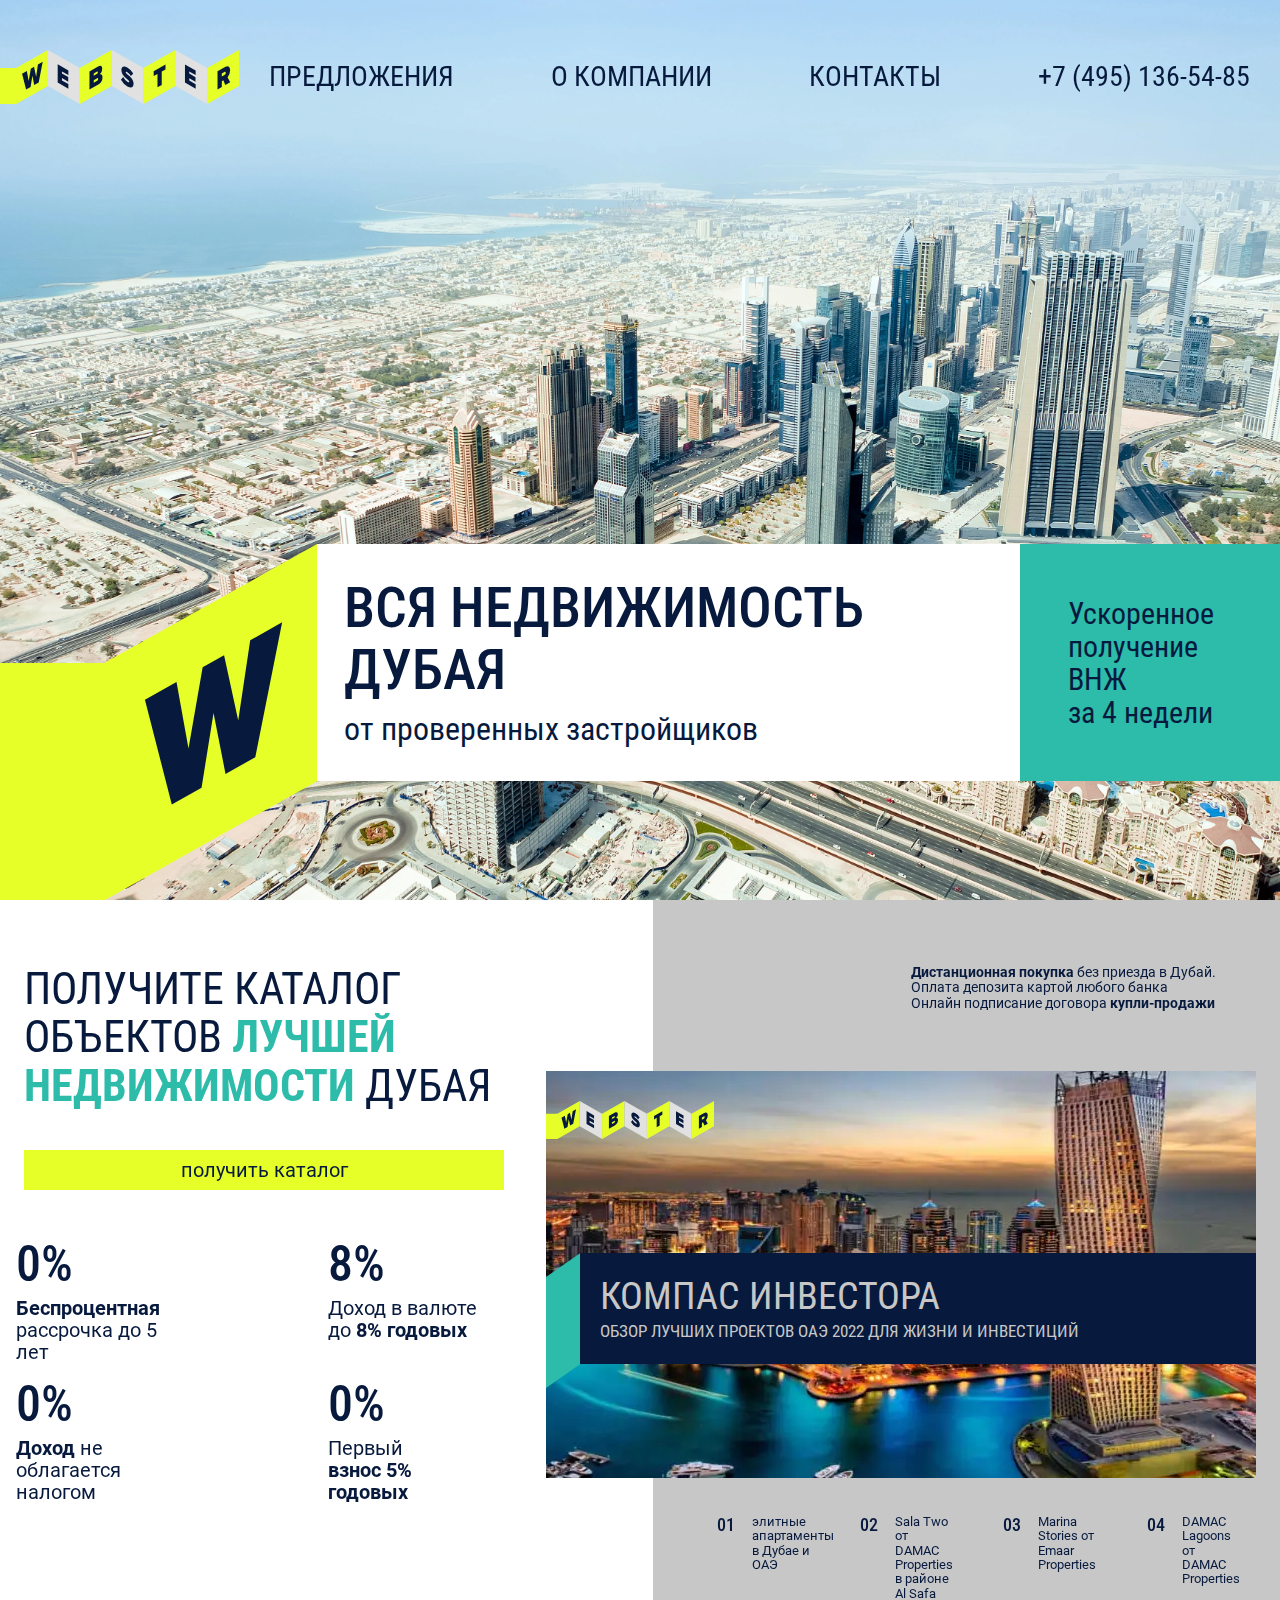
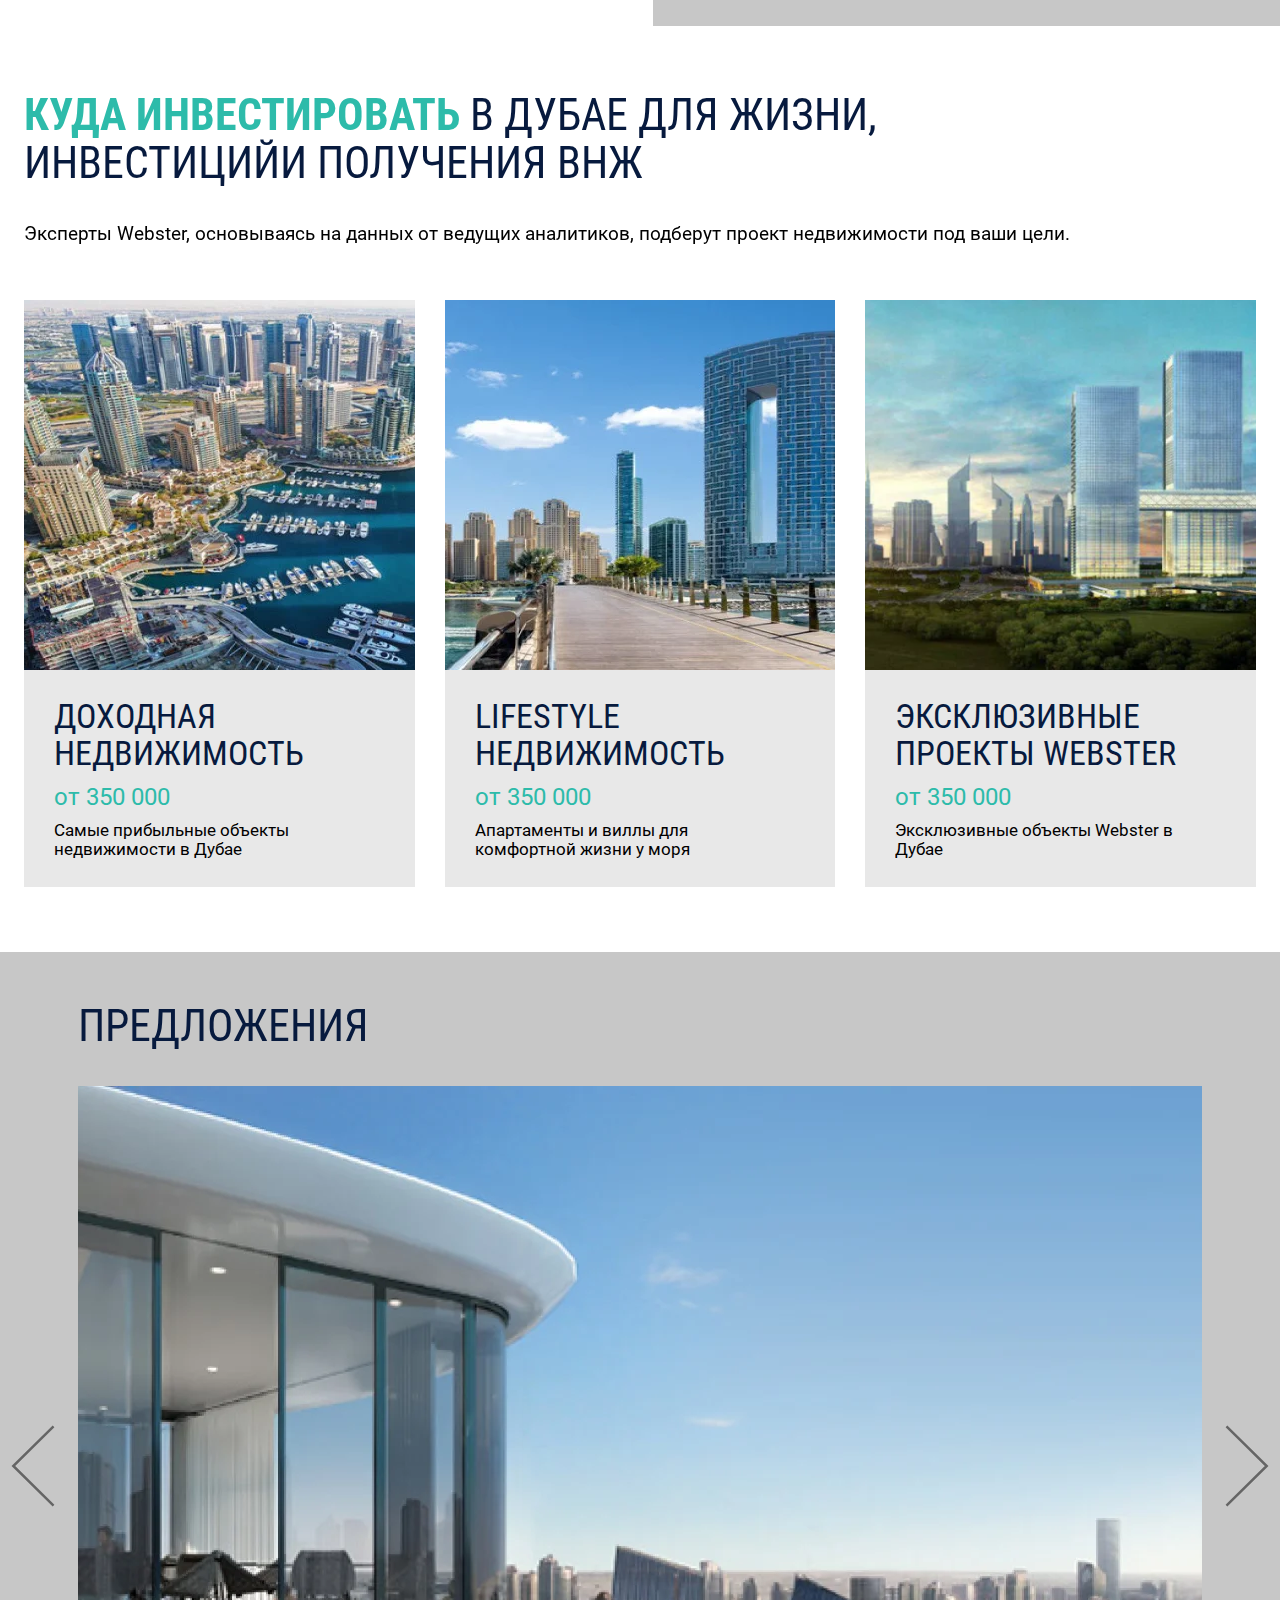
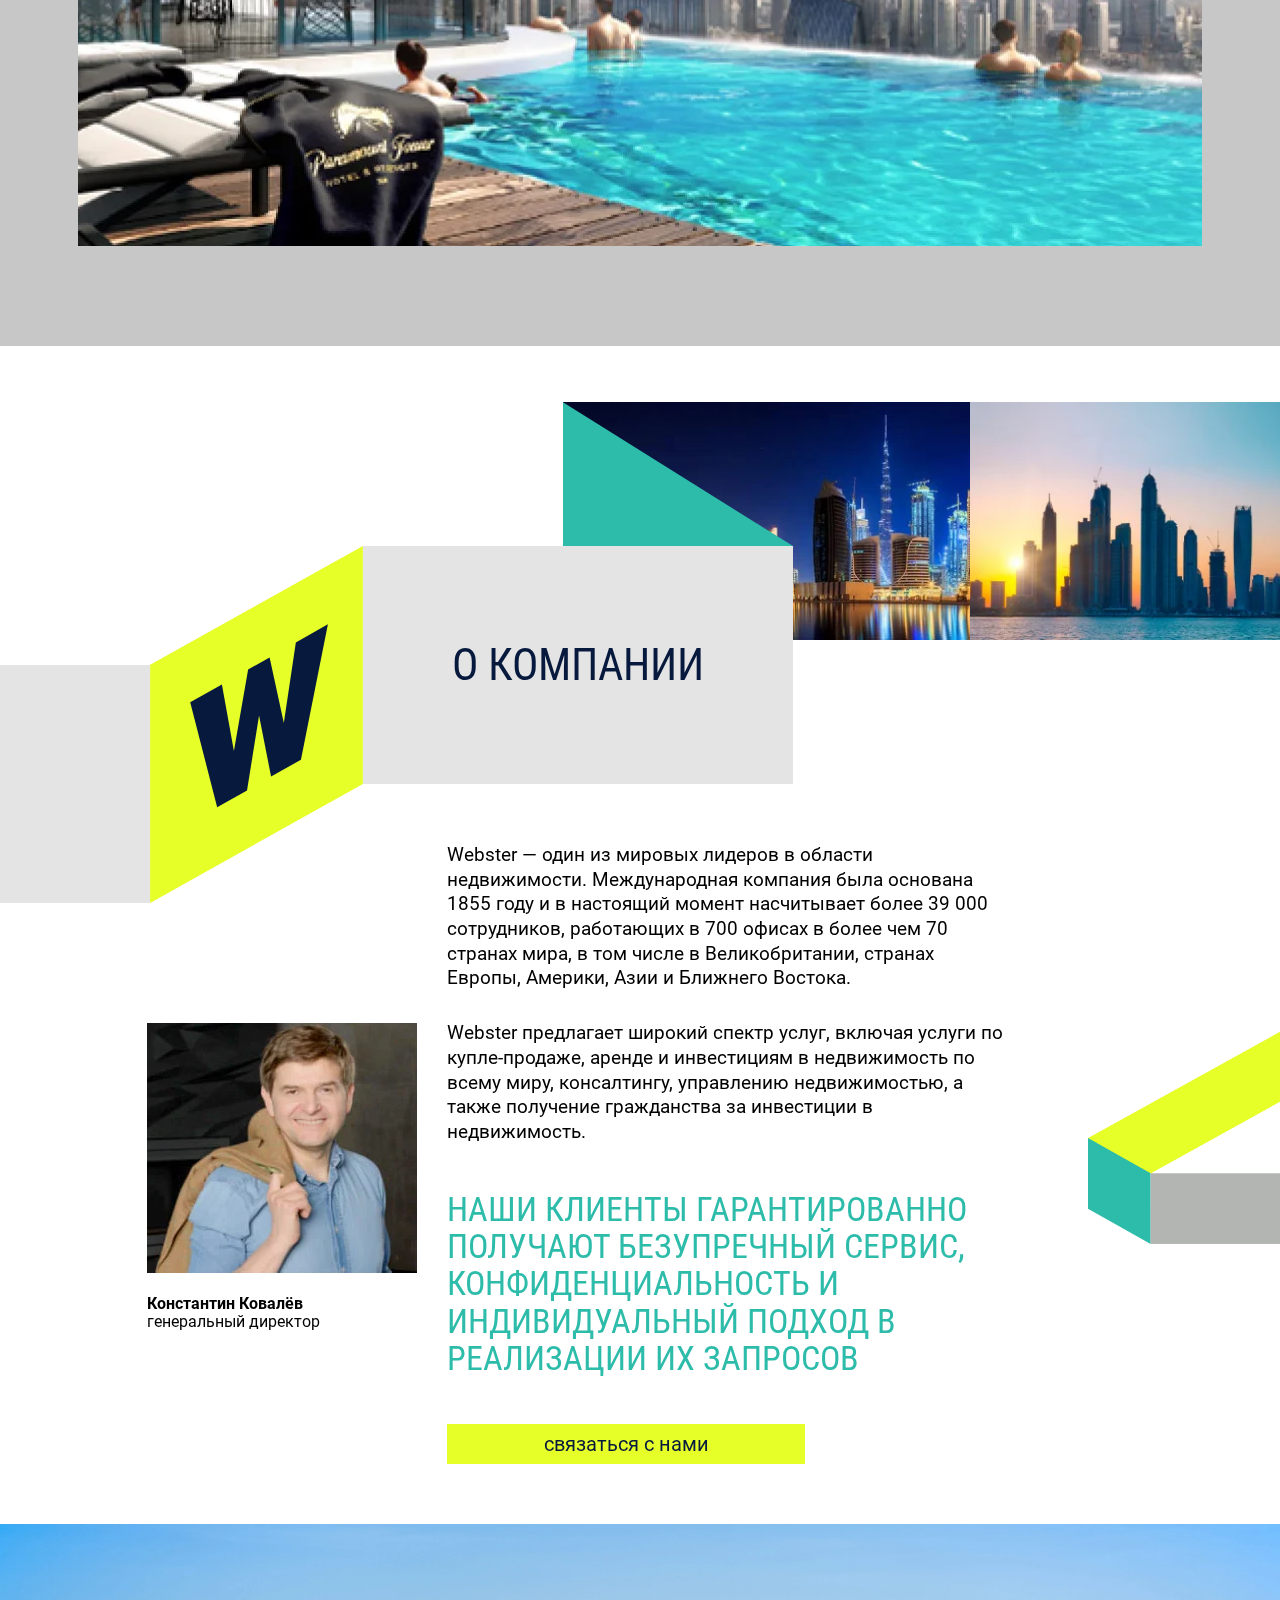
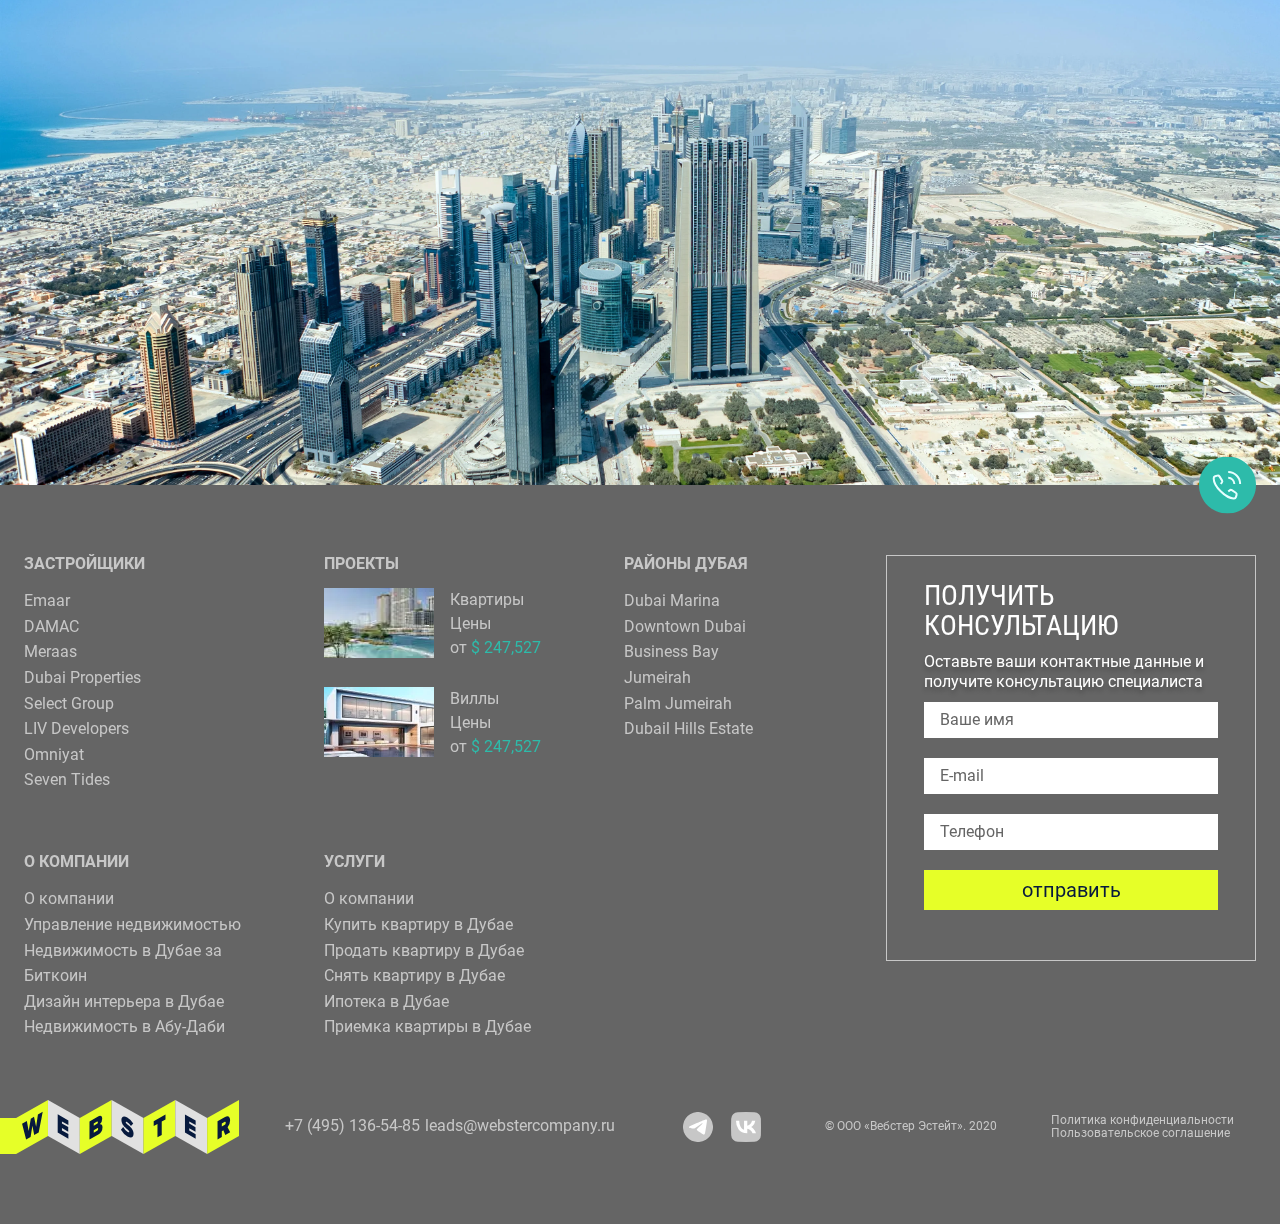
==== index.html @ 5af524d5 "fc" ====
<!DOCTYPE html>
<html lang="ru">

<head>
    <meta charset="UTF-8">
    <meta name="viewport" content="width=device-width, initial-scale=1">
    <title>Webster</title>
    <link media="all" rel="stylesheet" href="css/swiper.min.css">
    <link media="all" rel="stylesheet" href="css/style.min.css">
</head>

<body>
    <header class="header">
        <div class="header__inner d-f-center">
            <div class="header__top">
                <div class="header__logo">
                    <img width="239" height="54" class="img-fluid" src="./img/logo.svg" alt="logo">
                </div>
                <div class="header__btns" data-touch-hover data-toggle="menu">
                    <div class="header__burger">
                        <svg width="30" fill="#c7c7c7" xmlns="http://www.w3.org/2000/svg"
                            xmlns:xlink="http://www.w3.org/1999/xlink" x="0px" y="0px" viewBox="0 0 30 23"
                            style="enable-background:new 0 0 30 23;" xml:space="preserve">
                            <rect width="30" height="3" />
                            <rect y="10" width="30" height="3" />
                            <rect y="20" width="22" height="3" />
                        </svg>
                    </div>
                    <div class="header__close">
                        <svg width="30" fill="#c7c7c7" xmlns="http://www.w3.org/2000/svg"
                            xmlns:xlink="http://www.w3.org/1999/xlink" x="0px" y="0px" viewBox="0 0 23.1 23.3"
                            style="enable-background:new 0 0 23.1 23.3;" xml:space="preserve">
                            <polygon
                                points="23.1,2.3 21,0.1 11.6,9.5 2.1,0 0,2.1 9.5,11.6 0,21.1 2.1,23.3 11.6,13.8 21,23.1 23.1,21 13.8,11.6 " />
                        </svg>
                    </div>
                </div>
            </div>
            <div class="header__nav">
                <a class="header__item" data-anchor href="#suggest">предложения</a>
                <a class="header__item" data-anchor href="#about">О КомпАнии</a>
                <a class="header__item" data-anchor href="#contacts">Контакты</a>
                <a href="tel:+74951365485" class="header__item">+7 (495) 136-54-85</a>
            </div>
        </div>
    </header>
    <div class="intro">
        <picture>
            <!-- <source srcset="./img/dubai-mob.webp" media="(max-width: 767px)" type="image/webp"> -->
            <!-- <source srcset="./img/dubai-mob.jpg" media="(max-width: 767px)" type="image/jpeg"> -->
            <source srcset="./img/dubai.webp" type="image/webp">
            <img class="intro__bg" src="./img/dubai.jpg" alt="dubai">
        </picture>
        <div class="intro__inner">
            <h1 class="intro__title intro__inner-item d-f-center column title">
                ВСЯ НЕДВИЖИМОСТЬ <br> ДУБАЯ
                <span>от проверенных застройщиков</span>
            </h1>
            <p class="intro__sub-title intro__inner-item d-f-center title">
                Ускоренное <br> получение ВНЖ <br> за 4 недели
            </p>
        </div>
    </div>
    <div class="catalog">
        <div class="container">
            <div class="catalog__inner">
                <div class="catalog__text">
                    <div class="catalog__text-header">
                        <h2 class="title">
                            ПОлучите каталог объектов
                            <span class="title__decor">лучшей <br> недвижимости</span> дубая
                        </h2>
                    </div>
                    <button class="btn catalog__text-btn" data-modal="show">Получить каталог</button>
                    <div class="catalog__items">
                        <div class="catalog__item">
                            <div class="catalog__item-title ff-2">
                                0%
                            </div>
                            <p class="catalog__item-text">
                                <span>Беспроцентная</span> <br> рассрочка до 5 лет
                            </p>
                        </div>
                        <div class="catalog__item">
                            <div class="catalog__item-title ff-2">
                                8%
                            </div>
                            <p class="catalog__item-text">
                                Доход в валюте <br>
                                до <span>8% годовых</span>
                            </p>
                        </div>

                    </div>
                    <div class="catalog__items">
                        <div class="catalog__item">
                            <div class="catalog__item-title ff-2">
                                0%
                            </div>
                            <p class="catalog__item-text">
                                <span>Доход</span>
                                не облагается <br> налогом
                            </p>
                        </div>
                        <div class="catalog__item">
                            <div class="catalog__item-title ff-2">
                                0%
                            </div>
                            <p class="catalog__item-text">
                                Первый <br>
                                <span>взнос 5% годовых</span>
                            </p>
                        </div>
                    </div>
                </div>
                <div class="catalog__content">
                    <p class="catalog__content-text">
                        <span>Дистанционная покупка</span> без приезда в Дубай.
                        Оплата депозита картой любого банка <br>
                        Онлайн подписание договора <span>купли-продажи</span>
                    </p>
                    <div class="catalog__content-media">
                        <img width="168" height="38" class=" catalog__content-logo img-fluid" src="./img/logo.svg"
                            alt="logo">
                        <picture>
                            <source srcset="./img/catalog.webp" type="image/webp">
                            <img width="886" height="407" class="catalog__content-img" src="./img/catalog.jpg"
                                alt="catalog">
                        </picture>
                        <div class="catalog__content-info ff-2">
                            <div class="catalog__content-title">
                                КОМПАС ИНВЕСТОРа
                            </div>
                            <p>
                                ОБЗОР ЛУЧШИХ ПРОЕКТОВ ОАЭ 2022
                                ДЛЯ ЖИЗНИ И ИНВЕСТИЦИЙ
                            </p>
                        </div>
                    </div>
                    <div class="catalog__links d-f-center">
                        <a class="catalog__link" href="http://test.test" target="_blank" rel="noopener noreferrer">
                            <span class="catalog__link-count ff-2">
                                01
                            </span>
                            <p class="catalog__link-text">
                                элитные
                                апартаменты
                                в Дубае и ОАЭ
                            </p>
                        </a>
                        <a class="catalog__link" href="http://test.test" target="_blank" rel="noopener noreferrer">
                            <span class="catalog__link-count ff-2">
                                02
                            </span>
                            <p class="catalog__link-text">
                                Sala Two от DAMAC
                                Properties в районе
                                Al Safa
                            </p>
                        </a>
                        <a class="catalog__link" href="http://test.test" target="_blank" rel="noopener noreferrer">
                            <span class="catalog__link-count ff-2">
                                03
                            </span>
                            <p class="catalog__link-text">
                                Marina Stories от Emaar
                                Properties
                            </p>
                        </a>
                        <a class="catalog__link" href="http://test.test" target="_blank" rel="noopener noreferrer">
                            <span class="catalog__link-count ff-2">
                                04
                            </span>
                            <p class="catalog__link-text">
                                DAMAC
                                Lagoons oт DAMAC
                                Properties
                            </p>
                        </a>
                    </div>
                </div>
            </div>
        </div>
    </div>
    <div class="invest">
        <div class="container">
            <div class="invest__header">
                <h2 class="title">
                    <span class="title__decor">Куда инвестировать</span> в Дубае для жизни, <br> инвестицийи получения
                    ВНЖ
                </h2>
                <p>
                    Эксперты Webster, основываясь на данных от ведущих аналитиков, подберут проект недвижимости под ваши
                    цели.
                </p>
            </div>
            <div class="invest__slider swiper">
                <div class="swiper-wrapper">
                    <div class="swiper-slide">
                        <div class="invest__item">
                            <picture>
                                <source srcset="./img/invest-1.webp" type="image/webp">
                                <img class="invest__img" width="490" height="370" src="./img/invest-1.jpg"
                                    alt="invest-1">
                            </picture>
                            <div class="invest__item-text">
                                <h4 class="invest__title title title--sec">
                                    Доходная <br> недвижимость
                                </h4>
                                <p class="invest__price">
                                    от 350 000
                                </p>
                                <p class="invest__text">
                                    Самые прибыльные объекты недвижимости в Дубае
                                </p>
                            </div>
                        </div>
                    </div>
                    <div class="swiper-slide">
                        <div class="invest__item">
                            <picture>
                                <source srcset="./img/invest-2.webp" type="image/webp">
                                <img class="invest__img" width="490" height="370" src="./img/invest-2.jpg"
                                    alt="invest-2">
                            </picture>
                            <div class="invest__item-text">
                                <h4 class="invest__title title title--sec">
                                    LIFESTYLE <br> недвижимость
                                </h4>
                                <p class="invest__price">
                                    от 350 000
                                </p>
                                <p class="invest__text">
                                    Апартаменты и виллы для комфортной жизни у моря
                                </p>
                            </div>
                        </div>
                    </div>
                    <div class="swiper-slide">
                        <div class="invest__item">
                            <picture>
                                <source srcset="./img/invest-3.webp" type="image/webp">
                                <img class="invest__img" width="490" height="370" src="./img/invest-3.jpg"
                                    alt="invest-3">
                            </picture>
                            <div class="invest__item-text">
                                <h4 class="invest__title title title--sec">
                                    Эксклюзивные <br> проекты Webster
                                </h4>
                                <p class="invest__price">
                                    от 350 000
                                </p>
                                <p class="invest__text">
                                    Эксклюзивные объекты Webster в Дубае
                                </p>
                            </div>
                        </div>
                    </div>
                </div>
                <div class="swiper-pagination invest__pagination"></div>
            </div>
        </div>
    </div>
    <div class="suggest" id="suggest">
        <div class="container">
            <h2 class="suggest__title title">ПРЕДЛОЖЕНИЯ</h2>
            <div class="suggest__inner">
                <div class="suggest__next">
                    <svg class="arrow arrow--right" data-touch-hover width="44" height="82" viewBox="0 0 35 65" fill="none" xmlns="http://www.w3.org/2000/svg">
                        <path d="M34 64L2 32.5L34 1" stroke-width="2"/>
                    </svg>
                </div>
                <div class="suggest__prev">
                    <svg class="arrow arrow--left" data-touch-hover width="44" height="82" viewBox="0 0 35 65" fill="none" xmlns="http://www.w3.org/2000/svg">
                        <path d="M34 64L2 32.5L34 1" stroke-width="2"/>
                    </svg>
                </div>
                <div class="suggest__slider swiper">
                    <div class="swiper-wrapper">
                        <div class="swiper-slide">
                            <picture>
                                <source srcset="./img/cavalli-tower-galler.webp" type="image/webp">
                                <img class="suggest__img img-fluid" width="1546" height="760"
                                    src="./img/cavalli-tower-galler.jpg" alt="cavalli-tower-galler">
                            </picture>
                        </div>
                        <div class="swiper-slide">
                            <picture>
                                <source srcset="./img/dubai-2.webp" type="image/webp">
                                <img class="suggest__img img-fluid" width="1546" height="760" src="./img/dubai-2.jpg"
                                    alt="cavalli-tower-galler">
                            </picture>
                        </div>
                    </div>
                </div>
            </div>
            <div class="swiper-pagination suggest__pagination"></div>
        </div>
    </div>
    <div class="about" id="about">
        <div class="about__header">
            <div class="about__w">
                w
            </div>
            <h2 class="about__title title d-f-center">
                О Компании
            </h2>
            <div class="about__images">
                <picture>
                    <source srcset="./img/about-1.webp" type="image/webp">
                    <img class="about__img" width="588" height="234" src="./img/about-1.jpg" alt="about-1">
                </picture>
                <picture>
                    <source srcset="./img/about-2.webp" type="image/webp" media="(min-width: 1024px)">
                    <source srcset="./img/about-2.jpg" type="image/jpeg" media="(min-width: 1024px)">
                    <img class="about__img about__img--sec" width="588" height="234" src="./img/logo.svg" alt="about-2">
                </picture>
            </div>
        </div>
        <div class="container">
            <div class="about__inner">
                <div class="about__team">
                    <picture>
                        <source srcset="./img/team.webp" type="image/webp">
                        <img width="270" height="250" class="img-fluid" src="./img/team.jpg" alt="team">
                    </picture>
                    <p>
                        <b>Константин Ковалёв</b>
                        генеральный директор
                    </p>
                    <button class="btn">связаться с нами</button>
                </div>
                <div class="about__info">
                    <div class="about__text">
                        <p>
                            Webster — один из мировых лидеров в области недвижимости. Международная компания была
                            основана 1855
                            году и в настоящий момент насчитывает более 39 000 сотрудников, работающих в 700 офисах в
                            более чем
                            70 странах мира, в том числе в Великобритании, странах Европы, Америки, Азии и Ближнего
                            Востока.
                        </p>
                        <p>
                            Webster предлагает широкий спектр услуг, включая услуги по купле-продаже, аренде и
                            инвестициям в
                            недвижимость по всему миру, консалтингу, управлению недвижимостью, а также получение
                            гражданства за
                            инвестиции в недвижимость.
                        </p>
                    </div>
                    <h4 class="about__info-title title title--sec">
                        Наши клиенты гарантированно получают
                        безупречный сервис, конфиденциальность
                        и индивидуальный подход в реализации их запросов
                    </h4>
                    <button class="btn">связаться с нами</button>
                </div>
            </div>
        </div>
        <img class="about__decor" width="306" height="234" src="./img/about-decor.svg" alt="about-decor">
    </div>
    <div class="contacts">
        <picture>
            <!-- <source srcset="./img/dubai-2-mob.webp" media="(max-width: 767px)" type="image/webp"> -->
            <source srcset="./img/view-of-dubai-at-sunrise-uae2.jpg" media="(max-width: 560px)" type="image/jpeg">
            <source srcset="./img/dubai-2.webp" type="image/webp">
            <img class="contacts__bg" width="1000" height="561" src="./img/dubai-2.jpg" alt="dubai-2">
        </picture>
        <div class="contacts__inner" id="contacts">
            <div class="container">
                <div class="contacts__inner-items">
                    <div class="contacts__block">
                        <div class="contacts__items">
                            <div class="contacts__title">
                                ЗАСТРОЙЩИКи
                            </div>
                            <ul class="contacts__list">
                                <li class="contacts__item">
                                    <a href="http://test.test" class="contacts__link">
                                        Emaar
                                    </a>
                                </li>
                                <li class="contacts__item">
                                    <a href="http://test.test" class="contacts__link">
                                        DAMAC

                                    </a>
                                </li>
                                <li class="contacts__item">
                                    <a href="http://test.test" class="contacts__link">
                                        Meraas

                                    </a>
                                </li>
                                <li class="contacts__item">
                                    <a href="http://test.test" class="contacts__link">
                                        Dubai Properties

                                    </a>
                                </li>
                                <li class="contacts__item">
                                    <a href="http://test.test" class="contacts__link">
                                        Select Group

                                    </a>
                                </li>
                                <li class="contacts__item">
                                    <a href="http://test.test" class="contacts__link">
                                        LIV Developers

                                    </a>
                                </li>
                                <li class="contacts__item">
                                    <a href="http://test.test" class="contacts__link">
                                        Omniyat

                                    </a>
                                </li>
                                <li class="contacts__item">
                                    <a href="http://test.test" class="contacts__link">
                                        Seven Tides
                                    </a>
                                </li>
                            </ul>
                        </div>
                        <div class="contacts__items contacts__items--price">
                            <div class="contacts__title">
                                ПРОЕКТЫ
                            </div>
                            <ul class="contacts__list">
                                <li class="contacts__item">
                                    <a href="http://test.test" class="contacts__link">
                                        <picture>
                                            <source srcset="./img/project-1.webp" type="image/webp">
                                            <img class="img-fluid" width="110" height="70" src="./img/project-1.jpg"
                                                alt="project-1">
                                        </picture>
                                        <span class="contacts__link-text">
                                            Квартиры <br>
                                            Цены <br> от
                                            <span class="contacts__link-price">
                                                $ 247,527
                                            </span>
                                        </span>
                                    </a>
                                </li>
                                <li class="contacts__item">
                                    <a href="http://test.test" class="contacts__link">
                                        <picture>
                                            <source srcset="./img/project-2.webp" type="image/webp">
                                            <img class="img-fluid" width="110" height="70" src="./img/project-2.jpg"
                                                alt="project-2">
                                        </picture>
                                        <span class="contacts__link-text">
                                            Виллы <br>
                                            Цены <br> от
                                            <span class="contacts__link-price">
                                                $ 247,527
                                            </span>
                                        </span>
                                    </a>
                                </li>
                            </ul>
                        </div>
                        <div class="contacts__items">
                            <div class="contacts__title">
                                РАЙОНЫ ДУБАЯ
                            </div>
                            <ul class="contacts__list">
                                <li class="contacts__item">
                                    <a href="http://test.test" class="contacts__link">
                                        Dubai Marina
                                    </a>
                                </li>
                                <li class="contacts__item">
                                    <a href="http://test.test" class="contacts__link">
                                        Downtown Dubai
                                    </a>
                                </li>
                                <li class="contacts__item">
                                    <a href="http://test.test" class="contacts__link">
                                        Business Bay
                                    </a>
                                </li>
                                <li class="contacts__item">
                                    <a href="http://test.test" class="contacts__link">
                                        Jumeirah
                                    </a>
                                </li>
                                <li class="contacts__item">
                                    <a href="http://test.test" class="contacts__link">
                                        Palm Jumeirah
                                    </a>
                                </li>
                                <li class="contacts__item">
                                    <a href="http://test.test" class="contacts__link">
                                        Dubail Hills Estate
                                    </a>
                                </li>
                            </ul>
                        </div>
                        <div class="contacts__items">
                            <div class="contacts__title">
                                О компании
                            </div>
                            <ul class="contacts__list">
                                <li class="contacts__item">
                                    <a href="http://test.test" class="contacts__link">
                                        О компании
                                    </a>
                                </li>
                                <li class="contacts__item">
                                    <a href="http://test.test" class="contacts__link">
                                        Управление недвижимостью
                                    </a>
                                </li>
                                <li class="contacts__item">
                                    <a href="http://test.test" class="contacts__link">
                                        Недвижимость в Дубае за Биткоин
                                    </a>
                                </li>
                                <li class="contacts__item">
                                    <a href="http://test.test" class="contacts__link">
                                        Дизайн интерьера в Дубае
                                    </a>
                                </li>
                                <li class="contacts__item">
                                    <a href="http://test.test" class="contacts__link">
                                        Недвижимость в Абу-Даби
                                    </a>
                                </li>
                            </ul>
                        </div>
                        <div class="contacts__items">
                            <div class="contacts__title">
                                УСЛУГИ
                            </div>
                            <ul class="contacts__list">
                                <li class="contacts__item">
                                    <a href="http://test.test" class="contacts__link">
                                        О компании
                                    </a>
                                </li>
                                <li class="contacts__item">
                                    <a href="http://test.test" class="contacts__link">
                                        Купить квартиру в Дубае
                                    </a>
                                </li>
                                <li class="contacts__item">
                                    <a href="http://test.test" class="contacts__link">
                                        Продать квартиру в Дубае
                                    </a>
                                </li>
                                <li class="contacts__item">
                                    <a href="http://test.test" class="contacts__link">
                                        Снять квартиру в Дубае
                                    </a>
                                </li>
                                <li class="contacts__item">
                                    <a href="http://test.test" class="contacts__link">
                                        Ипотека в Дубае
                                    </a>
                                </li>
                                <li class="contacts__item">
                                    <a href="http://test.test" class="contacts__link">
                                        Приемка квартиры в Дубае
                                    </a>
                                </li>
                            </ul>
                        </div>
                    </div>
                    <form action="#" class="contacts__form">
                        <div class="contacts__form-title ff-2">
                            Получить консультацию
                        </div>
                        <p class="contacts__form-info">
                            Оставьте ваши контактные данные и
                            получите консультацию специалиста
                        </p>
                        <div class="contacts__form-item">
                            <input class="base-input" type="text" placeholder="Ваше имя">
                        </div>
                        <div class="contacts__form-item">
                            <input class="base-input" required type="email" placeholder="E-mail">
                        </div>
                        <div class="contacts__form-item">
                            <input class="base-input" type="tel" placeholder="Телефон">
                        </div>
                        <button type="submit" class="btn contacts__form-btn">отправить</button>
                    </form>
                    <a href="tel:+74951365485" class="contacts__ring d-f-center">
                        <img class="img-fluid" width="57" height="57" src="./img/ring.svg" alt="ring">
                    </a>
                </div>
            </div>
            <div class="contacts__footer d-f-center">
                <img width="239" height="54" class="contacts__logo img-fluid" src="./img/logo.svg" alt="logo">
                <div class="contacts__footer-items d-f-center">
                    <div class="contacts__footer-item contacts__footer-item--half d-f-center">
                        <a href="tel:+74951365485">+7 (495) 136-54-85</a>
                        <a href="mailto:leads@webstercompany.ru">leads@webstercompany.ru</a>
                    </div>
                    <div class="contacts__footer-item contacts__footer-media d-f-center">
                        <a class="d-f-center" href="http://tg.com" target="_blank" rel="noopener noreferrer">
                            <svg class="media-icon media-icon--tg" xmlns="http://www.w3.org/2000/svg"
                                viewBox="0 0 42 42">
                                <path class="media-icon__bg"
                                    d="M41.4598,25.70918a20.99475,20.99475,0,1,0-25.169,15.7506A20.99477,20.99477,0,0,0,41.4598,25.70918Z" />
                                <path class="media-icon__item"
                                    d="M10.12988,19.51822q10.1488-4.51365,13.534-5.952c6.4454-2.737,7.7847-3.2127,8.657-3.2284a1.50522,1.50522,0,0,1,.8998.2755,1.0068,1.0068,0,0,1,.3304.6421,4.25335,4.25335,0,0,1,.0386.9322c-.3492,3.7468-1.8603,12.8385-2.6291,17.0351-.3249,1.7756-.9659,2.3705-1.586,2.429-1.3481.127-2.3713-.9097-3.6764-1.7835-2.0431-1.3674-3.1963-2.2175-5.1788-3.5523-2.2909-1.5417-.8062-2.3885.5-3.7739.3415-.3621,6.2802-5.8766,6.3947-6.377a.49327.49327,0,0,0-.1079-.4195.52221.52221,0,0,0-.4802-.0472q-.30735.0708-9.7892,6.6065a4.35348,4.35348,0,0,1-2.5167.9491,16.23627,16.23627,0,0,1-3.60708-.8715c-1.45384-.4825-2.60811-.7377-2.50788-1.5564q.0793-.63915,1.727-1.3089Z" />
                            </svg>
                        </a>
                        <a class="d-f-center" href="http://vk.com" target="_blank" rel="noopener noreferrer">
                            <svg class="media-icon media-icon--vk" xmlns="http://www.w3.org/2000/svg"
                                viewBox="0 0 42 42">
                                <path class="media-icon__bg"
                                    d="M32.7822,41.6881,21,42,9.33911,41.6881A9.32021,9.32021,0,0,1,.27723,32.5916L0,21,.27723,9.40842A9.30812,9.30812,0,0,1,9.33911.31188L21,0,32.7822.31188a9.30086,9.30086,0,0,1,9.0619,9.18317L42,20.9827l-.1559,11.5049a9.30119,9.30119,0,0,1-9.0619,9.1832" />
                                <path class="media-icon__item"
                                    d="M31.3094,23.4258a14.34316,14.34316,0,0,0-3.01481-2.3565,16.63986,16.63986,0,0,0,1.90591-1.6287A12.64408,12.64408,0,0,0,34.0644,12.25H29.45549A10.17362,10.17362,0,0,1,22.802,19.3367V12.25H18.26239V24.708c-4.59159-1.6461-6.6708-7.208-6.6708-12.25V12.25H7.052v.208a20.5772,20.5772,0,0,0,3.3961,11.8168C13.02969,27.8614,17.10149,29.75,22.75,29.75h.0347l.03459-6.2029c3.0495.2945,6.1164,3.2054,7.3639,6.2029H34.948a13.97869,13.97869,0,0,0-3.62121-6.3069" />
                            </svg>
                        </a>
                    </div>
                    <div class="contacts__footer-item contacts__footer-item--since">
                        <span>© ООО «Вебстер Эстейт». 2020</span>
                    </div>
                    <div class="contacts__footer-item contacts__footer-item--politics d-f-center column align-start">
                        <a href="http://confi.com" target="_blank" rel="noopener noreferrer">
                            Политика конфиденциальности
                        </a>
                        <a href="http://confi.com" target="_blank" rel="noopener noreferrer">
                            Пользовательское соглашение
                        </a>
                    </div>
                </div>
            </div>
        </div>
    </div>
    <div class="modal d-f-center ff-2 d-none">
        <div class="modal__inner">
            <div class="modal__header">
                <div class="modal__close d-f-center" data-touch-hover data-modal="hide">
                    <svg focusable="false" xmlns="http://www.w3.org/2000/svg" viewBox="0 0 24 24">
                        <path
                            d="M19 6.41L17.59 5 12 10.59 6.41 5 5 6.41 10.59 12 5 17.59 6.41 19 12 13.41 17.59 19 19 17.59 13.41 12z">
                        </path>
                    </svg>
                </div>
                <div class="modal__title ff-2">
                    Скачать каталог
                </div>
                <div class="modal__sub-title ff-2">
                    PDF-файл
                </div>
            </div>
            <form action="#" class="modal__form">
                <div class="modal__form-item">
                    <label for="name">
                        Ваше имя
                    </label>
                    <input type="text" id="name" class="base-input" placeholder="Имя">
                </div>
                <div class="modal__form-item">
                    <label for="phone">
                        Телефон *
                    </label>
                    <input required type="tel" id="phone" class="base-input" placeholder="">
                </div>
                <div class="modal__form-item">
                    <label for="mail">
                        E-mail
                    </label>
                    <input type="email" id="mail" class="base-input" placeholder="E-mail">
                </div>
                <button type="submit" class="btn">Скачать каталог</button>
                <div class="modal__rule">
                    <span>Нажимая на кнопку "Скачать каталог", Вы соглашаетесь</span> <br>
                    c <a href="http://privacy/com" target="_blank" rel="noopener noreferrer">
                        Политикой конфиденциальности
                    </a>
                </div>
            </form>
        </div>
        <div class="modal__fade" data-modal="hide"></div>
    </div>
    <script src="js/swiper.min.js"></script>
    <script src="js/main.min.js"></script>
</body>

</html>
---- css/style.min.css ----
/*! modern-normalize v1.1.0 | MIT License | https://github.com/sindresorhus/modern-normalize */*,::after,::before{box-sizing:border-box}html{-moz-tab-size:4;tab-size:4}html{line-height:1.15;-webkit-text-size-adjust:100%}body{margin:0}body{font-family:system-ui,-apple-system,'Segoe UI',Roboto,Helvetica,Arial,sans-serif,'Apple Color Emoji','Segoe UI Emoji'}hr{height:0;color:inherit}abbr[title]{text-decoration:underline dotted}b,strong{font-weight:bolder}code,kbd,pre,samp{font-family:ui-monospace,SFMono-Regular,Consolas,'Liberation Mono',Menlo,monospace;font-size:1em}small{font-size:80%}sub,sup{font-size:75%;line-height:0;position:relative;vertical-align:baseline}sub{bottom:-.25em}sup{top:-.5em}table{text-indent:0;border-color:inherit}button,input,optgroup,select,textarea{font-family:inherit;font-size:100%;line-height:1.15;margin:0}button,select{text-transform:none}[type=button],[type=reset],[type=submit],button{-webkit-appearance:button}::-moz-focus-inner{border-style:none;padding:0}:-moz-focusring{outline:1px dotted ButtonText}:-moz-ui-invalid{box-shadow:none}legend{padding:0}progress{vertical-align:baseline}::-webkit-inner-spin-button,::-webkit-outer-spin-button{height:auto}[type=search]{-webkit-appearance:textfield;outline-offset:-2px}::-webkit-search-decoration{-webkit-appearance:none}::-webkit-file-upload-button{-webkit-appearance:button;font:inherit}summary{display:list-item}@font-face{font-family:Roboto;font-weight:400;font-style:normal;font-display:swap;src:local("Roboto Regular"),local("Roboto-Regular"),url(../fonts/Roboto/Roboto-Regular.ttf) format("truetype")}@font-face{font-family:'Roboto Condensed';font-weight:400;font-style:normal;font-display:swap;src:local("Roboto Condensed Regular"),local("RobotoCondensed-Regular"),url(../fonts/Roboto_Condensed/RobotoCondensed-Regular.ttf) format("truetype")}@font-face{font-family:'Roboto Condensed';font-weight:500;font-style:normal;font-display:swap;src:local("Roboto Condensed Medium"),local("RobotoCondensed-Medium"),url(../fonts/Roboto_Condensed/RobotoCondensed-Medium.ttf) format("truetype")}@font-face{font-family:Roboto;font-weight:500;font-style:normal;font-display:swap;src:local("Roboto Medium"),local("Roboto-Medium"),url(../fonts/Roboto/Roboto-Medium.ttf) format("truetype")}@font-face{font-family:Roboto;font-weight:700;font-style:normal;font-display:swap;src:local("Roboto Bold"),local("Roboto-Bold"),url(../fonts/Roboto/Roboto-Bold.ttf) format("truetype")}@font-face{font-family:'Roboto Condensed';font-weight:700;font-style:normal;font-display:swap;src:local("Roboto Condensed Bold"),local("RobotoCondensed-Bold"),url(../fonts/Roboto_Condensed/RobotoCondensed-Bold.ttf) format("truetype")}:root{--swiper-pagination-bullet-size:10px;--swiper-pagination-bullet-width:10px;--swiper-pagination-bullet-height:10px;--swiper-pagination-bullet-horizontal-gap:10.5px;--swiper-pagination-color:#2dbbaa;--swiper-pagination-bullet-inactive-color:#c7c7c7;--swiper-pagination-bullet-inactive-opacity:1}html{line-height:1.1;text-rendering:optimizeLegibility;scroll-behavior:smooth}body{font-family:Roboto,sans-serif;font-weight:400;font-size:19px;color:#000;-webkit-backface-visibility:hidden;backface-visibility:hidden;-webkit-tap-highlight-color:transparent;-webkit-touch-callout:none;-webkit-font-smoothing:antialiased;-moz-osx-font-smoothing:grayscale;position:relative}@-webkit-keyframes fadeIn{100%{opacity:1}}@keyframes fadeIn{100%{opacity:1}}ul{margin:0;padding:0;list-style:none}img,svg{vertical-align:middle}img{border:none}svg:not(:root){overflow:hidden}button,input,optgroup,select,textarea{font-family:inherit;font-size:100%;line-height:1.1;margin:0}a{text-decoration:none}button,input{overflow:visible}input:-webkit-autofill,input:-webkit-autofill:active,input:-webkit-autofill:focus,input:-webkit-autofill:hover{font-size:inherit;-webkit-box-shadow:0 0 0 40px #fff inset;box-shadow:0 0 0 40px #fff inset}button,select{text-transform:none}[type=button],[type=reset],[type=submit],button{-webkit-appearance:button}h1,h2,h3,h4,h5,h6{font-family:inherit;margin:0}p{margin:0}.img-fluid{width:100%;height:auto;max-width:100%}.container{width:100%;margin:0 auto;padding:0 24px;max-width:1222px}@media screen and (min-width:1224px){.container{max-width:1336px}}@media screen and (min-width:1899px){.container{max-width:1594px}}.ff-2{font-family:"Roboto Condensed",sans-serif}.title{font-size:44px;font-family:"Roboto Condensed",sans-serif;text-transform:uppercase;font-weight:400;color:#071a3e}@media screen and (max-width:1023px){.title{font-size:34px}}.title__decor{color:#2dbbaa;font-weight:700}.title--sec{font-size:34px}@media screen and (max-width:1023px){.title--sec{font-size:28px}}.d-f-center{display:-webkit-box;display:-webkit-flex;display:-ms-flexbox;display:flex;-webkit-box-align:center;-webkit-align-items:center;-ms-flex-align:center;align-items:center;-webkit-box-pack:start;-webkit-justify-content:flex-start;-ms-flex-pack:start;justify-content:flex-start}.column{-webkit-box-orient:vertical;-webkit-box-direction:normal;-webkit-flex-direction:column;-ms-flex-direction:column;flex-direction:column}.align-start{-webkit-box-align:start;-webkit-align-items:flex-start;-ms-flex-align:start;align-items:flex-start}.d-none{display:none!important}.swiper-pagination{position:static;bottom:0}.arrow{-webkit-transform-origin:center;-ms-transform-origin:center;transform-origin:center;stroke:#656565;-webkit-transition:stroke .3s ease;-o-transition:stroke .3s ease;transition:stroke .3s ease;cursor:pointer}.arrow--right{-webkit-transform:rotate(180deg);-ms-transform:rotate(180deg);transform:rotate(180deg)}.arrow[data-hover],.arrow[data-touch]{stroke:#2dbbaa}.base-input{width:100%;font-size:16px;background-color:#fff;border:0;border-radius:0;outline:0;white-space:nowrap;-webkit-appearance:none;-moz-appearance:none;appearance:none;padding:0 16px;font-weight:400;line-height:36px;color:#071a3e;height:36px;min-height:36px;display:block}.base-input::-webkit-input-placeholder{color:#656565}.base-input::-moz-placeholder{color:#656565}.base-input:-ms-input-placeholder{color:#656565}.base-input::-ms-input-placeholder{color:#656565}.base-input::placeholder{color:#656565}.base-input:focus::-webkit-input-placeholder{color:rgba(101,101,101,.6)}.base-input:focus::-moz-placeholder{color:rgba(101,101,101,.6)}.base-input:focus:-ms-input-placeholder{color:rgba(101,101,101,.6)}.base-input:focus::-ms-input-placeholder{color:rgba(101,101,101,.6)}.base-input:focus::placeholder{color:rgba(101,101,101,.6)}.btn{padding:10px;display:-webkit-box;display:-webkit-flex;display:-ms-flexbox;display:flex;-webkit-box-align:center;-webkit-align-items:center;-ms-flex-align:center;align-items:center;-webkit-box-pack:center;-webkit-justify-content:center;-ms-flex-pack:center;justify-content:center;cursor:pointer;font-weight:400;font-size:20px;text-transform:lowercase;line-height:1;color:#071a3e;background-color:#e6ff28;-webkit-user-select:none;-moz-user-select:none;-ms-user-select:none;user-select:none;outline:0;border:0;border-radius:0;-webkit-transition:all .25s ease;-o-transition:all .25s ease;transition:all .25s ease}.btn--disabled,.btn[data-hover],.btn[data-touch]{background-color:#daea61}.btn--disabled{opacity:.9;pointer-events:none}.header{position:absolute;top:0;left:0;z-index:99;width:100%}@media screen and (max-width:1023px){.header{position:fixed;width:100%}}.header__inner{padding-top:50px;width:100%}@media screen and (max-width:1023px){.header__inner{padding:0;display:-webkit-box;display:-webkit-flex;display:-ms-flexbox;display:flex;-webkit-box-orient:vertical;-webkit-box-direction:normal;-webkit-flex-direction:column;-ms-flex-direction:column;flex-direction:column;-webkit-box-align:start;-webkit-align-items:flex-start;-ms-flex-align:start;align-items:flex-start}}@media screen and (max-width:1023px){.header__top{display:-webkit-box;display:-webkit-flex;display:-ms-flexbox;display:flex;-webkit-box-align:center;-webkit-align-items:center;-ms-flex-align:center;align-items:center;-webkit-box-pack:justify;-webkit-justify-content:space-between;-ms-flex-pack:justify;justify-content:space-between;padding:12px 0;width:100%;background-color:#071a3e}}.header__logo{width:100%;-webkit-box-flex:1;-webkit-flex:1 1 100%;-ms-flex:1 1 100%;flex:1 1 100%;max-width:219px;-webkit-user-select:none;-moz-user-select:none;-ms-user-select:none;user-select:none}.header__logo img{pointer-events:none}@media screen and (min-width:1224px){.header__logo{max-width:239px}}@media screen and (max-width:1023px){.header__logo img{max-width:196px}}.header__nav{-webkit-box-flex:1;-webkit-flex:1 1 auto;-ms-flex:1 1 auto;flex:1 1 auto;display:-webkit-box;display:-webkit-flex;display:-ms-flexbox;display:flex;-webkit-box-align:center;-webkit-align-items:center;-ms-flex-align:center;align-items:center;-webkit-box-pack:justify;-webkit-justify-content:space-between;-ms-flex-pack:justify;justify-content:space-between;margin:0 auto}@media screen and (min-width:1899px){.header__nav{max-width:1280px;padding:0 100px}}@media screen and (max-width:1898px){.header__nav{max-width:1150px;padding:0 30px}}@media screen and (max-width:1023px){.header__nav{-webkit-box-orient:vertical;-webkit-box-direction:normal;-webkit-flex-direction:column;-ms-flex-direction:column;flex-direction:column;-webkit-box-align:start;-webkit-align-items:flex-start;-ms-flex-align:start;align-items:flex-start;margin:0;padding:0;padding:0;width:100%;background-color:#071a3e;height:500px;-webkit-box-pack:start;-webkit-justify-content:flex-start;-ms-flex-pack:start;justify-content:flex-start;max-height:0;pointer-events:none;-webkit-transition:max-height .25s ease .15s;-o-transition:max-height .25s ease .15s;transition:max-height .25s ease .15s}}.header__item{text-transform:uppercase;font-family:"Roboto Condensed",sans-serif;line-height:1.1;color:#071a3e;-webkit-transition:color .25s ease;-o-transition:color .25s ease;transition:color .25s ease;margin-right:5px;-webkit-user-select:none;-moz-user-select:none;-ms-user-select:none;user-select:none;font-size:28px}.header__item:last-child{margin-right:0}@media screen and (min-width:1224px){.header__item{margin-right:13px}}.header__item[data-hover],.header__item[data-touch]{color:#2dbbaa}@media screen and (max-width:1023px){.header__item{color:#c7c7c7;line-height:2.7;font-size:34px;margin:0;padding:0 22px;opacity:0;-webkit-transition:opacity .15s linear 0s;-o-transition:opacity .15s linear 0s;transition:opacity .15s linear 0s}.header__item:first-child{margin-top:65px}.header__item:last-child{margin-bottom:65px}}.header__btns{display:none}@media screen and (max-width:1023px){.header__btns{display:-webkit-box;display:-webkit-flex;display:-ms-flexbox;display:flex;-webkit-box-align:center;-webkit-align-items:center;-ms-flex-align:center;align-items:center;-webkit-box-pack:center;-webkit-justify-content:center;-ms-flex-pack:center;justify-content:center;position:relative;width:70px;height:30px;cursor:pointer;padding:0 20px}.header__btns[data-hover] svg,.header__btns[data-touch] svg{fill:#ff0}}.header__burger,.header__close{position:absolute;top:50%;left:50%;-webkit-transform-origin:center;-ms-transform-origin:center;transform-origin:center;width:30px;-webkit-transition:-webkit-transform 0s ease;transition:-webkit-transform 0s ease;-o-transition:transform 0s ease;transition:transform 0s ease;transition:transform 0s ease,-webkit-transform 0s ease}.header__burger svg,.header__close svg{-webkit-transition:fill .25s ease;-o-transition:fill .25s ease;transition:fill .25s ease}.header__burger{-webkit-transition:-webkit-transform .25s ease;transition:-webkit-transform .25s ease;-o-transition:transform .25s ease;transition:transform .25s ease;transition:transform .25s ease,-webkit-transform .25s ease;-webkit-transform:translate(-50%,-50%) scale(1);-ms-transform:translate(-50%,-50%) scale(1);transform:translate(-50%,-50%) scale(1)}.header__close{-webkit-transform:translate(-50%,-50%) scale(0);-ms-transform:translate(-50%,-50%) scale(0);transform:translate(-50%,-50%) scale(0)}.header--active .header__close{-webkit-transition:-webkit-transform .25s ease;transition:-webkit-transform .25s ease;-o-transition:transform .25s ease;transition:transform .25s ease;transition:transform .25s ease,-webkit-transform .25s ease;-webkit-transform:translate(-50%,-50%) scale(1);-ms-transform:translate(-50%,-50%) scale(1);transform:translate(-50%,-50%) scale(1)}.header--active .header__burger{-webkit-transform:translate(-50%,-50%) scale(0);-ms-transform:translate(-50%,-50%) scale(0);transform:translate(-50%,-50%) scale(0)}.header--active .header__nav{overflow:auto;pointer-events:all;max-height:500px;-webkit-transition:max-height .25s linear 0s;-o-transition:max-height .25s linear 0s;transition:max-height .25s linear 0s}.header--active .header__item{opacity:1;-webkit-transition:opacity .15s linear .25s;-o-transition:opacity .15s linear .25s;transition:opacity .15s linear .25s}.header--disable{pointer-events:none}.header--disable .header__nav{overflow:hidden}.intro{min-height:calc(var(--vh,1vh) * 100);position:relative;display:-webkit-box;display:-webkit-flex;display:-ms-flexbox;display:flex;-webkit-box-align:end;-webkit-align-items:flex-end;-ms-flex-align:end;align-items:flex-end;-webkit-box-pack:start;-webkit-justify-content:flex-start;-ms-flex-pack:start;justify-content:flex-start;padding-top:200px;-webkit-transition:height 2s linear;-o-transition:height 2s linear;transition:height 2s linear}.intro__bg{position:absolute;top:0;left:0;width:100%;height:100%;-o-object-fit:cover;object-fit:cover;-o-object-position:top center;object-position:top center;z-index:0;background-color:#c3d6d4;pointer-events:none;-webkit-user-select:none;-moz-user-select:none;-ms-user-select:none;user-select:none}@media screen and (max-width:767px){.intro__bg{-o-object-position:46% 0;object-position:46% 0}}.intro__inner{display:-webkit-box;display:-webkit-flex;display:-ms-flexbox;display:flex;-webkit-box-orient:horizontal;-webkit-box-direction:normal;-webkit-flex-direction:row;-ms-flex-direction:row;flex-direction:row;-webkit-box-align:stretch;-webkit-align-items:stretch;-ms-flex-align:stretch;align-items:stretch;padding-bottom:119px;position:relative;z-index:1;max-width:1305px;overflow:hidden;-webkit-box-flex:0;-webkit-flex:0 0 100%;-ms-flex:0 0 100%;flex:0 0 100%;padding-left:317px}@media screen and (min-width:1899px){.intro__inner{max-width:1600px}}.intro__inner-item{height:237px}.intro__inner::after{content:'';position:absolute;top:0;left:105px;background-image:url(../img/w.svg);background-repeat:no-repeat;background-position:top right;background-size:contain;width:212px;height:100%}@media screen and (max-width:1023px){.intro__inner::after{left:54px}}@media screen and (max-width:767px){.intro__inner::after{display:none;content:none}}.intro__inner::before{content:'';position:absolute;bottom:0;left:0;background-color:#e6ff28;width:105px;height:237.5px}@media screen and (max-width:1023px){.intro__inner::before{width:61px;height:230.5px}}@media screen and (max-width:767px){.intro__inner::before{width:55px;height:224px;-webkit-transform:skewY(-27deg);-ms-transform:skewY(-27deg);transform:skewY(-27deg);bottom:101px}}@media screen and (max-width:1023px){.intro__inner{padding-bottom:115px;padding-left:265.4px}.intro__inner-item{height:230px}}@media screen and (max-width:767px){.intro__inner{-webkit-box-orient:vertical;-webkit-box-direction:normal;-webkit-flex-direction:column;-ms-flex-direction:column;flex-direction:column;padding-left:55px}.intro__inner-item{height:auto}}.intro__title{-webkit-box-flex:0;-webkit-flex:0 1 100%;-ms-flex:0 1 100%;flex:0 1 100%;padding:0 27px;background-color:#fff;font-size:44px;font-weight:500;color:#071a3e;text-transform:uppercase;line-height:1.12;max-width:73%;position:relative;-webkit-box-align:start;-webkit-align-items:flex-start;-ms-flex-align:start;align-items:flex-start;-webkit-box-pack:center;-webkit-justify-content:center;-ms-flex-pack:center;justify-content:center}@media screen and (min-width:1224px){.intro__title{font-size:56px}}.intro__title span{text-transform:lowercase;font-weight:400;font-size:30px;line-height:1.17;margin-top:9px}@media screen and (min-width:1224px){.intro__title span{font-size:32px}}@media screen and (max-width:1023px){.intro__title{font-size:35px}.intro__title span{font-size:18px}}@media screen and (max-width:767px){.intro__title{max-width:100%;height:180px;padding:0 16px;-webkit-flex-basis:auto;-ms-flex-preferred-size:auto;flex-basis:auto}.intro__title span{margin-top:2px}}.intro__sub-title{-webkit-box-flex:1;-webkit-flex:1 1 auto;-ms-flex:1 1 auto;flex:1 1 auto;padding:0 35px;background-color:#2dbbaa;color:#071a3e;font-size:30px;text-transform:none}@media screen and (min-width:1224px){.intro__sub-title{padding:0 48px}}@media screen and (max-width:1023px){.intro__sub-title{font-size:20px}.intro__sub-title br{display:none}}@media screen and (max-width:767px){.intro__sub-title{font-size:16px;height:44px;padding:0 16px}}.catalog{padding-top:65px;padding-bottom:25px;color:#071a3e;position:relative}@media screen and (max-width:1223px){.catalog .container{padding-right:0}}@media screen and (max-width:1023px){.catalog{padding-bottom:0}.catalog .container{padding:0}}.catalog::after{content:'';position:absolute;height:100%;right:0;top:0;width:49%;background-color:#c7c7c7;z-index:0}@media screen and (max-width:1023px){.catalog::after{content:none;display:none}}.catalog__inner{display:-webkit-box;display:-webkit-flex;display:-ms-flexbox;display:flex;-webkit-box-align:start;-webkit-align-items:flex-start;-ms-flex-align:start;align-items:flex-start;-webkit-box-pack:justify;-webkit-justify-content:space-between;-ms-flex-pack:justify;justify-content:space-between;position:relative;z-index:1}@media screen and (max-width:1023px){.catalog__inner{-webkit-box-orient:vertical;-webkit-box-direction:normal;-webkit-flex-direction:column;-ms-flex-direction:column;flex-direction:column;-webkit-box-align:center;-webkit-align-items:center;-ms-flex-align:center;align-items:center}}.catalog__text{max-width:39%;-webkit-box-flex:0;-webkit-flex:0 0 100%;-ms-flex:0 0 100%;flex:0 0 100%}.catalog__text-btn{margin-bottom:40px;width:100%}@media screen and (min-width:1899px){.catalog__text-btn{max-width:92%}}@media screen and (max-width:1223px){.catalog__text-btn{max-width:300px}}@media screen and (max-width:1023px){.catalog__text-btn{-webkit-box-ordinal-group:4;-webkit-order:3;-ms-flex-order:3;order:3;max-width:100%;margin-top:25px}}@media screen and (min-width:1899px){.catalog__text-header{max-width:90%}}@media screen and (max-width:1223px){.catalog__text{max-width:44%}}@media screen and (max-width:1023px){.catalog__text{width:100%;max-width:100%;padding:0 24px;display:-webkit-box;display:-webkit-flex;display:-ms-flexbox;display:flex;-webkit-box-orient:vertical;-webkit-box-direction:normal;-webkit-flex-direction:column;-ms-flex-direction:column;flex-direction:column;-webkit-box-align:start;-webkit-align-items:flex-start;-ms-flex-align:start;align-items:flex-start}}.catalog__text .title{margin-bottom:40px}@media screen and (max-width:1023px){.catalog__text .title{margin-bottom:25px}}.catalog__items{display:-webkit-box;display:-webkit-flex;display:-ms-flexbox;display:flex;-webkit-flex-wrap:wrap;-ms-flex-wrap:wrap;flex-wrap:wrap;-webkit-box-align:stretch;-webkit-align-items:stretch;-ms-flex-align:stretch;align-items:stretch;-webkit-box-pack:justify;-webkit-justify-content:space-between;-ms-flex-pack:justify;justify-content:space-between;margin:0 -15px;width:100%}@media screen and (max-width:767px){.catalog__items{margin:0}}.catalog__item{-webkit-box-flex:0;-webkit-flex:0 0 35%;-ms-flex:0 0 35%;flex:0 0 35%;padding:7px;font-size:20px}@media screen and (max-width:1223px){.catalog__item{-webkit-box-flex:0;-webkit-flex:0 0 50%;-ms-flex:0 0 50%;flex:0 0 50%}}@media screen and (max-width:767px){.catalog__item{max-width:calc(50% - 30px);padding:0 0 15px 0;font-size:16px}}.catalog__item-title{font-size:50px;font-weight:500;margin-bottom:5px}@media screen and (max-width:767px){.catalog__item-title{font-size:46px}}.catalog__item-text span{font-weight:700}@media screen and (max-width:767px){.catalog__item-text{font-size:16px}}.catalog__content{max-width:45%;-webkit-box-flex:0;-webkit-flex:0 0 100%;-ms-flex:0 0 100%;flex:0 0 100%;display:-webkit-box;display:-webkit-flex;display:-ms-flexbox;display:flex;-webkit-box-orient:vertical;-webkit-box-direction:normal;-webkit-flex-direction:column;-ms-flex-direction:column;flex-direction:column;-webkit-box-align:end;-webkit-align-items:flex-end;-ms-flex-align:end;align-items:flex-end}@media screen and (max-width:1223px){.catalog__content{max-width:50%}}@media screen and (max-width:1023px){.catalog__content{max-width:100%;width:100%;background-color:#c7c7c7}}.catalog__content-text{margin-left:auto;margin-bottom:60px;font-size:14px;max-width:345px}.catalog__content-text span{font-weight:700}@media screen and (max-width:1023px){.catalog__content-text{margin:0;margin-right:auto;padding:30px 24px;max-width:calc(345px + 48px)}}.catalog__content-media{min-width:128%;position:relative}@media screen and (max-width:1223px){.catalog__content-media{min-width:108%}}@media screen and (max-width:1023px){.catalog__content-media{-webkit-box-ordinal-group:0;-webkit-order:-1;-ms-flex-order:-1;order:-1;min-width:100%}}.catalog__content-img{min-height:407px;width:auto;-o-object-fit:cover;object-fit:cover;max-width:100%;min-width:100%;-o-object-position:center right;object-position:center right;pointer-events:none;-webkit-user-select:none;-moz-user-select:none;-ms-user-select:none;user-select:none}@media screen and (max-width:1023px){.catalog__content-img{min-height:363px;-o-object-position:83% center;object-position:83% center}}.catalog__content-logo{position:absolute;pointer-events:none;-webkit-user-select:none;-moz-user-select:none;-ms-user-select:none;user-select:none;top:30px;left:0;max-width:168px}.catalog__content-info{background-color:#071a3e;color:#c7c7c7;text-transform:uppercase;font-size:17px;position:absolute;width:calc(100% - 34px);top:calc(50% + 34px);left:0;-webkit-transform:translateY(-50%);-ms-transform:translateY(-50%);transform:translateY(-50%);margin-left:34px;padding:23px 20px}.catalog__content-info::after{content:'';position:absolute;top:0;left:-34px;width:34px;height:100%;background-color:#2dbbaa;-webkit-transform:skewY(-35deg);-ms-transform:skewY(-35deg);transform:skewY(-35deg);-webkit-transform-origin:100% 0;-ms-transform-origin:100% 0;transform-origin:100% 0}.catalog__content-title{font-size:38px;text-transform:uppercase;margin-bottom:5px}.catalog__links{-webkit-box-align:stretch;-webkit-align-items:stretch;-ms-flex-align:stretch;align-items:stretch;-webkit-box-pack:justify;-webkit-justify-content:space-between;-ms-flex-pack:justify;justify-content:space-between;margin-top:37px;padding:0 15px}@media screen and (max-width:1023px){.catalog__links{-webkit-flex-wrap:wrap;-ms-flex-wrap:wrap;flex-wrap:wrap;margin-right:auto;padding-bottom:12px;width:100%;max-width:700px}}.catalog__link{color:#071a3e;font-size:13px;display:-webkit-box;display:-webkit-flex;display:-ms-flexbox;display:flex;-webkit-box-align:start;-webkit-align-items:flex-start;-ms-flex-align:start;align-items:flex-start;max-width:18%;-webkit-box-flex:0;-webkit-flex:0 0 100%;-ms-flex:0 0 100%;flex:0 0 100%}@media screen and (max-width:1223px){.catalog__link{max-width:24.5%}}@media screen and (max-width:1023px){.catalog__link{padding-right:28px;padding-bottom:28px;max-width:50%}.catalog__link-text{max-width:120px}}.catalog__link-count{font-weight:500;font-size:18px;-webkit-box-flex:0;-webkit-flex:0 0 25%;-ms-flex:0 0 25%;flex:0 0 25%;min-width:35px;-webkit-transition:all .25s ease;-o-transition:all .25s ease;transition:all .25s ease;-webkit-transform-origin:top left;-ms-transform-origin:top left;transform-origin:top left}.catalog__link[data-hover] .catalog__link-count,.catalog__link[data-touch] .catalog__link-count{color:#2dbbaa;-webkit-transform:scale(1.25);-ms-transform:scale(1.25);transform:scale(1.25)}.invest{padding:65px 0}.invest__header{margin-bottom:55px}@media screen and (max-width:1223px){.invest__header{margin-bottom:25px}}@media screen and (max-width:767px){.invest__header{font-size:17px}}.invest__header .title{margin-bottom:36px}@media screen and (max-width:1223px){.invest__header .title{margin-bottom:16px}}.invest__slider{-webkit-user-select:none;-moz-user-select:none;-ms-user-select:none;user-select:none}.invest__item{height:587px;width:100%;background-color:#e8e8e8;display:-webkit-inline-box;display:-webkit-inline-flex;display:-ms-inline-flexbox;display:inline-flex;-webkit-box-orient:vertical;-webkit-box-direction:normal;-webkit-flex-direction:column;-ms-flex-direction:column;flex-direction:column;-webkit-user-select:none;-moz-user-select:none;-ms-user-select:none;user-select:none}@media screen and (min-width:1224px){.invest__item{max-width:490px}}.invest__item-text{padding:0 30px;height:100%;display:-webkit-box;display:-webkit-flex;display:-ms-flexbox;display:flex;-webkit-box-orient:vertical;-webkit-box-direction:normal;-webkit-flex-direction:column;-ms-flex-direction:column;flex-direction:column;-webkit-box-pack:center;-webkit-justify-content:center;-ms-flex-pack:center;justify-content:center}@media screen and (max-width:767px){.invest__item-text{padding:0 20px}}.invest__img{height:370px;width:100%;-o-object-fit:cover;object-fit:cover;-o-object-position:center;object-position:center}.invest__price{font-size:24px;color:#2dbbaa;line-height:48px}.invest__text{font-size:17px;max-width:306px;max-height:57px;overflow:hidden}.invest__pagination{padding-top:50px}@media screen and (max-width:1023px){.invest__pagination{padding-top:25px}}.suggest{padding:50px 0 100px;background-color:#c7c7c7}@media screen and (max-width:1023px){.suggest{padding:40px 0}.suggest .container{padding:0}}.suggest__title{margin-bottom:36px}@media screen and (max-width:1440px){.suggest__title{padding-left:54px}}@media screen and (max-width:1023px){.suggest__title{padding:0 24px;margin-bottom:20px}}.suggest__img{height:760px;width:100%;-o-object-fit:cover;object-fit:cover;-o-object-position:center;object-position:center;max-height:calc(var(--vh,1vh) * 100)}@media screen and (max-width:1023px){.suggest__img{height:560px}}@media screen and (max-width:767px){.suggest__img{height:360px}}.suggest__inner{position:relative}@media screen and (max-width:1440px){.suggest__inner{padding:0 54px}}@media screen and (max-width:1023px){.suggest__inner{padding:0}}.suggest__next,.suggest__prev{position:absolute;top:50%;-webkit-transform:translateY(-50%);-ms-transform:translateY(-50%);transform:translateY(-50%);z-index:2;display:-webkit-inline-box;display:-webkit-inline-flex;display:-ms-inline-flexbox;display:inline-flex;-webkit-box-align:center;-webkit-align-items:center;-ms-flex-align:center;align-items:center;-webkit-box-pack:center;-webkit-justify-content:center;-ms-flex-pack:center;justify-content:center}.suggest__next svg,.suggest__prev svg{width:44px;height:auto}@media screen and (max-width:1023px){.suggest__next,.suggest__prev{display:none}}.suggest__prev{-webkit-transform:translate(-130%,-50%);-ms-transform:translate(-130%,-50%);transform:translate(-130%,-50%);left:0}@media screen and (max-width:1440px){.suggest__prev{-webkit-transform:translate(-30%,-50%);-ms-transform:translate(-30%,-50%);transform:translate(-30%,-50%)}}.suggest__next{-webkit-transform:translate(130%,-50%);-ms-transform:translate(130%,-50%);transform:translate(130%,-50%);right:0}@media screen and (max-width:1440px){.suggest__next{-webkit-transform:translate(30%,-50%);-ms-transform:translate(30%,-50%);transform:translate(30%,-50%)}}.suggest__pagination{display:none}@media screen and (max-width:1023px){.suggest__pagination{display:block;padding-top:35px}}.suggest__pagination .swiper-pagination-bullet{background:#fff}.suggest__pagination .swiper-pagination-bullet-active{background:#2dbbaa}.about{overflow:hidden;padding-top:200px;position:relative}@media screen and (max-width:767px){.about{padding-top:70px}}.about__header{display:-webkit-box;display:-webkit-flex;display:-ms-flexbox;display:flex;-webkit-box-align:start;-webkit-align-items:flex-start;-ms-flex-align:start;align-items:flex-start}.about__w{height:357px;min-width:213px;position:relative;display:-webkit-inline-box;display:-webkit-inline-flex;display:-ms-inline-flexbox;display:inline-flex;font-size:0;margin-left:150px}@media screen and (min-width:1899px){.about__w{margin-left:188px}}.about__w::after{content:'';position:absolute;top:0;left:0;background-image:url(../img/w.svg);background-repeat:no-repeat;background-position:top left;background-size:contain;width:100%;height:100%;z-index:2}.about__w::before{content:'';position:absolute;height:66.7%;width:150px;bottom:0;left:-150px;z-index:1;background-color:#e4e4e4}@media screen and (min-width:1899px){.about__w::before{width:188px;left:-188px}}@media screen and (max-width:1223px){.about__w{margin-left:55px}.about__w::before{width:55px;left:-55px}}@media screen and (max-width:767px){.about__w{margin-left:25px;height:120px;min-width:72px}.about__w::before{width:25px;left:-25px}}.about__title{height:238px;min-width:430px;background-color:#e4e4e4;-webkit-box-pack:center;-webkit-justify-content:center;-ms-flex-pack:center;justify-content:center}@media screen and (max-width:767px){.about__title{height:80px;min-width:240px}}.about__images{height:238px;-webkit-box-flex:1;-webkit-flex:1 1 auto;-ms-flex:1 1 auto;flex:1 1 auto;position:relative;display:-webkit-box;display:-webkit-flex;display:-ms-flexbox;display:flex;-webkit-box-align:center;-webkit-align-items:center;-ms-flex-align:center;align-items:center;-webkit-flex-wrap:nowrap;-ms-flex-wrap:nowrap;flex-wrap:nowrap}.about__images::after{width:230px;height:100%;content:'';position:absolute;top:0;left:0;background-color:#2dbbaa;-webkit-transform:skewY(32deg);-ms-transform:skewY(32deg);transform:skewY(32deg);-webkit-transform-origin:bottom right;-ms-transform-origin:bottom right;transform-origin:bottom right;left:-230px;z-index:-1}@media screen and (max-width:767px){.about__images::after{width:70px;left:-70px}}@media screen and (max-width:767px){.about__images{height:80px}}.about__img{position:absolute;width:calc(60% + 230px / 2);height:100%;top:0;left:0;-o-object-fit:cover;object-fit:cover;-o-object-position:center;object-position:center;z-index:-2;-webkit-transform:translate(-230px,-144px);-ms-transform:translate(-230px,-144px);transform:translate(-230px,-144px)}@media screen and (max-width:1023px){.about__img{width:calc(100% + 230px)}}@media screen and (max-width:767px){.about__img{-webkit-transform:translate(-70px,-44px);-ms-transform:translate(-70px,-44px);transform:translate(-70px,-44px);width:calc(100% + 70px)}}.about__img--sec{width:calc(40% + 230px / 2);-webkit-transform:translate(calc(-230px / 2),-144px);-ms-transform:translate(calc(-230px / 2),-144px);transform:translate(calc(-230px / 2),-144px);left:60%}@media screen and (max-width:1023px){.about__img--sec{display:none}}.about__inner{display:-webkit-box;display:-webkit-flex;display:-ms-flexbox;display:flex;-webkit-box-align:start;-webkit-align-items:flex-start;-ms-flex-align:start;align-items:flex-start;padding-top:120px}@media screen and (max-width:767px){.about__inner{-webkit-box-orient:vertical;-webkit-box-direction:reverse;-webkit-flex-direction:column-reverse;-ms-flex-direction:column-reverse;flex-direction:column-reverse;padding-top:20px;font-size:17px}}.about__team{max-width:270px;width:100%;-webkit-box-flex:0;-webkit-flex:0 0 100%;-ms-flex:0 0 100%;flex:0 0 100%;margin-right:30px}@media screen and (max-width:1440px){.about__team{margin-left:123px}}@media screen and (max-width:1223px){.about__team{margin-left:31px}}@media screen and (max-width:767px){.about__team{margin:0;max-width:400px}}@media screen and (min-width:1441px){.about__team{margin-right:58px}}@media screen and (min-width:1899px){.about__team{margin-right:123px}}.about__team p{margin-top:22px;font-size:16px}.about__team p b{display:block;font-weight:700}@media screen and (max-width:767px){.about__team p{margin-top:16px}}.about__team .btn{display:none}@media screen and (max-width:767px){.about__team .btn{display:-webkit-box;display:-webkit-flex;display:-ms-flexbox;display:flex;max-width:400px;width:100%;margin-top:16px}}.about__info{-webkit-transform:translateY(-180px);-ms-transform:translateY(-180px);transform:translateY(-180px);max-width:560px;width:100%}@media screen and (min-width:1441px){.about__info{max-width:780px}}@media screen and (max-width:1023px){.about__info{-webkit-box-flex:1;-webkit-flex:1 1 auto;-ms-flex:1 1 auto;flex:1 1 auto;max-width:initial}}@media screen and (max-width:767px){.about__info{-webkit-transform:translateY(0);-ms-transform:translateY(0);transform:translateY(0)}}.about__info-title{color:#2dbbaa;padding:16px 0 46px}.about__info .btn{max-width:358px;width:100%}@media screen and (max-width:767px){.about__info .btn{display:none}}.about__text p{margin-bottom:30px;line-height:1.3}.about__decor{position:absolute;bottom:0;right:-5%;width:20%;max-width:25%;height:auto;-webkit-transform:translateY(-400px);-ms-transform:translateY(-400px);transform:translateY(-400px)}@media screen and (min-width:1441px){.about__decor{-webkit-transform:translateY(-280px);-ms-transform:translateY(-280px);transform:translateY(-280px)}}@media screen and (min-width:1899px){.about__decor{width:23%;right:0}}@media screen and (max-width:1223px){.about__decor{right:-10%}}@media screen and (max-width:1023px){.about__decor{display:none}}.media-icon__bg{fill:#c7c7c7}.media-icon__item{fill:#fff}.media-icon__bg,.media-icon__item{-webkit-transition:fill .25s ease;-o-transition:fill .25s ease;transition:fill .25s ease}.contacts{margin-top:-180px;padding-top:37px;font-size:16px}.contacts a{color:#c7c7c7;-webkit-transition:color .25s ease;-o-transition:color .25s ease;transition:color .25s ease}.contacts a[data-hover],.contacts a[data-touch]{color:#e6ff28}@media screen and (min-width:1224px){.contacts{padding-top:60px}}@media screen and (max-width:1023px){.contacts .container{padding:0}}@media screen and (max-width:767px){.contacts{margin-top:0}}.contacts__bg{max-height:calc(var(--vh,1vh) * 100);height:561px;width:100%;-o-object-fit:cover;object-fit:cover;display:block;-o-object-position:center;object-position:center;background-color:#c3d6d4}@media screen and (max-width:767px){.contacts__bg{height:400px}}@media screen and (max-width:560px){.contacts__bg{height:auto;max-width:100%}}.contacts__inner{background-color:#656565;color:#c7c7c7;padding:70px 0}@media screen and (max-width:1023px){.contacts__inner{padding-top:0;padding-bottom:30px}}.contacts__inner-items{display:-webkit-box;display:-webkit-flex;display:-ms-flexbox;display:flex;-webkit-box-align:start;-webkit-align-items:flex-start;-ms-flex-align:start;align-items:flex-start;position:relative}@media screen and (max-width:1023px){.contacts__inner-items{-webkit-box-orient:vertical;-webkit-box-direction:reverse;-webkit-flex-direction:column-reverse;-ms-flex-direction:column-reverse;flex-direction:column-reverse}}.contacts__ring{position:absolute;top:-70px;right:0;width:57px;height:57px;z-index:2;-webkit-transform:translateY(-50%);-ms-transform:translateY(-50%);transform:translateY(-50%)}.contacts__ring[data-hover] img,.contacts__ring[data-touch] img{-webkit-animation:ring 1s ease-in-out infinite normal forwards;animation:ring 1s ease-in-out infinite normal forwards}@media screen and (min-width:1441px){.contacts__ring{right:-60px}}@media screen and (max-width:1023px){.contacts__ring{top:0}}@media screen and (max-width:1023px){.contacts__ring{display:none}}.contacts__form{-webkit-box-flex:0;-webkit-flex:0 0 100%;-ms-flex:0 0 100%;flex:0 0 100%;max-width:298px;border:1px solid #c7c7c7;padding:25px 37px 50px;color:#fff;margin-left:5px;width:100%}@media screen and (max-width:1023px){.contacts__form{margin-left:0;border-left:0;border-right:0;max-width:100%;padding-bottom:30px;margin-bottom:30px}}@media screen and (min-width:1224px){.contacts__form{max-width:370px}}@media screen and (min-width:1441px){.contacts__form{max-width:408px}}@media screen and (min-width:1899px){.contacts__form{max-width:490px}}.contacts__form-title{font-size:28px;text-transform:uppercase;margin-bottom:10px}.contacts__form-info{line-height:1.26;max-width:280px;margin-bottom:10px;text-shadow:0 4px 4px rgba(0,0,0,.25)}.contacts__form-item{margin-bottom:20px}.contacts__form-btn{margin-top:7px;width:100%}.contacts__block{display:-webkit-box;display:-webkit-flex;display:-ms-flexbox;display:flex;-webkit-flex-wrap:wrap;-ms-flex-wrap:wrap;flex-wrap:wrap;-webkit-box-align:start;-webkit-align-items:flex-start;-ms-flex-align:start;align-items:flex-start;-webkit-box-flex:0;-webkit-flex:0 1 auto;-ms-flex:0 1 auto;flex:0 1 auto;-webkit-box-pack:justify;-webkit-justify-content:space-between;-ms-flex-pack:justify;justify-content:space-between}@media screen and (max-width:1023px){.contacts__block{-webkit-box-pack:start;-webkit-justify-content:flex-start;-ms-flex-pack:start;justify-content:flex-start;padding:0 24px}}@media screen and (max-width:767px){.contacts__block{-webkit-box-pack:justify;-webkit-justify-content:space-between;-ms-flex-pack:justify;justify-content:space-between}}.contacts__items{margin-bottom:60px;-webkit-box-flex:0;-webkit-flex:0 0 100%;-ms-flex:0 0 100%;flex:0 0 100%;max-width:30%}@media screen and (max-width:1023px){.contacts__items{max-width:50%;margin-bottom:30px}}.contacts__items:last-child{margin-right:37.5%}@media screen and (max-width:1023px){.contacts__items:last-child{margin-right:0}}@media screen and (min-width:1224px){.contacts__items:last-child{margin-right:35%}}@media screen and (max-width:767px){.contacts__items{max-width:48%}.contacts__items:nth-child(1){-webkit-box-ordinal-group:2;-webkit-order:1;-ms-flex-order:1;order:1}.contacts__items:nth-child(2){border-radius:2px;-webkit-box-ordinal-group:5;-webkit-order:4;-ms-flex-order:4;order:4}.contacts__items:nth-child(3){-webkit-box-ordinal-group:4;-webkit-order:3;-ms-flex-order:3;order:3}.contacts__items:nth-child(4){-webkit-box-ordinal-group:5;-webkit-order:4;-ms-flex-order:4;order:4}.contacts__items:nth-child(5){-webkit-box-ordinal-group:6;-webkit-order:5;-ms-flex-order:5;order:5}}@media screen and (max-width:1223px){.contacts__items--price{max-width:35%}}@media screen and (max-width:1023px){.contacts__items--price{max-width:50%}}@media screen and (max-width:767px){.contacts__items--price{max-width:100%}.contacts__items--price .contacts__link .img-fluid{width:135px}}.contacts__items--price .contacts__link{margin-bottom:27px}.contacts__title{text-transform:uppercase;font-weight:700;margin-bottom:16px}.contacts__list{display:-webkit-box;display:-webkit-flex;display:-ms-flexbox;display:flex;-webkit-box-orient:vertical;-webkit-box-direction:normal;-webkit-flex-direction:column;-ms-flex-direction:column;flex-direction:column;-webkit-box-align:start;-webkit-align-items:flex-start;-ms-flex-align:start;align-items:flex-start;-webkit-box-pack:start;-webkit-justify-content:flex-start;-ms-flex-pack:start;justify-content:flex-start}.contacts__item{display:-webkit-inline-box;display:-webkit-inline-flex;display:-ms-inline-flexbox;display:inline-flex;-webkit-box-align:center;-webkit-align-items:center;-ms-flex-align:center;align-items:center}.contacts__link{line-height:1.6;display:-webkit-box;display:-webkit-flex;display:-ms-flexbox;display:flex;-webkit-box-align:stretch;-webkit-align-items:stretch;-ms-flex-align:stretch;align-items:stretch}.contacts__link .img-fluid{width:110px;height:70px;-o-object-fit:cover;object-fit:cover;-o-object-position:center;object-position:center}.contacts__link-text{margin-left:16px;line-height:1.5}.contacts__link-price{color:#2dbbaa}.contacts__logo{max-width:239px}@media screen and (max-width:1023px){.contacts__logo{max-width:196px}}@media screen and (max-width:1023px){.contacts__footer{-webkit-box-orient:vertical;-webkit-box-direction:normal;-webkit-flex-direction:column;-ms-flex-direction:column;flex-direction:column;-webkit-box-align:start;-webkit-align-items:flex-start;-ms-flex-align:start;align-items:flex-start}}.contacts__footer-items{position:relative;max-width:1282px;padding:0 24px;margin-right:auto;width:100%;-webkit-justify-content:space-around;-ms-flex-pack:distribute;justify-content:space-around;-webkit-flex-wrap:wrap;-ms-flex-wrap:wrap;flex-wrap:wrap}@media screen and (max-width:1223px){.contacts__footer-items{-webkit-box-align:start;-webkit-align-items:flex-start;-ms-flex-align:start;align-items:flex-start}}@media screen and (max-width:1023px){.contacts__footer-items{-webkit-box-orient:vertical;-webkit-box-direction:normal;-webkit-flex-direction:column;-ms-flex-direction:column;flex-direction:column;padding-top:20px;max-width:600px}}.contacts__footer-item{-webkit-box-flex:0;-webkit-flex:0 0 auto;-ms-flex:0 0 auto;flex:0 0 auto;padding:0 5px}@media screen and (max-width:1023px){.contacts__footer-item{padding:0 0 14px;-webkit-box-align:start;-webkit-align-items:flex-start;-ms-flex-align:start;align-items:flex-start}.contacts__footer-item:last-child{padding-bottom:0}}.contacts__footer-item:first-child{padding-left:0}.contacts__footer-item:last-child{padding-right:0}.contacts__footer-item--half{-webkit-box-flex:0;-webkit-flex:0 0 auto;-ms-flex:0 0 auto;flex:0 0 auto}@media screen and (min-width:1441px){.contacts__footer-item--half{-webkit-box-flex:0;-webkit-flex:0 0 calc(57% - 239px);-ms-flex:0 0 calc(57% - 239px);flex:0 0 calc(57% - 239px)}}@media screen and (max-width:1223px){.contacts__footer-item--half{-webkit-box-orient:vertical;-webkit-box-direction:normal;-webkit-flex-direction:column;-ms-flex-direction:column;flex-direction:column}}.contacts__footer-item--half a{padding-right:5px;padding-bottom:2px}.contacts__footer-item--half a:first-child{margin-right:auto}@media screen and (max-width:1023px){.contacts__footer-item--half a:first-child{margin-bottom:14px}}@media screen and (max-width:1223px){.contacts__footer-item--politics{max-width:145px}}@media screen and (max-width:1023px){.contacts__footer-item--politics{max-width:200px}}.contacts__footer-item--politics,.contacts__footer-item--since{font-size:12px}.contacts__footer-media a{padding:0 9px}.contacts__footer-media .media-icon{width:30px;height:30px}.contacts__footer-media a[data-hover] .media-icon--tg .media-icon__bg,.contacts__footer-media a[data-touch] .media-icon--tg .media-icon__bg{fill:#00afe5}.contacts__footer-media a[data-hover] .media-icon--vk .media-icon__bg,.contacts__footer-media a[data-touch] .media-icon--vk .media-icon__bg{fill:#0078ff}@media screen and (max-width:1023px){.contacts__footer-media{position:absolute;bottom:0;right:24px;-webkit-box-orient:vertical;-webkit-box-direction:normal;-webkit-flex-direction:column;-ms-flex-direction:column;flex-direction:column;padding:0}.contacts__footer-media a{padding:0;margin-bottom:18px}.contacts__footer-media a:last-child{margin-bottom:0}}@-webkit-keyframes ring{0%{-webkit-transform:rotate(0);transform:rotate(0)}50%{-webkit-transform:rotate(-15deg) scale(1.1);transform:rotate(-15deg) scale(1.1)}100%{-webkit-transform:rotate(0);transform:rotate(0)}}@keyframes ring{0%{-webkit-transform:rotate(0);transform:rotate(0)}50%{-webkit-transform:rotate(-15deg) scale(1.1);transform:rotate(-15deg) scale(1.1)}100%{-webkit-transform:rotate(0);transform:rotate(0)}}.modal{position:fixed;z-index:999;width:100%;height:100%;top:0;left:0;-webkit-box-pack:center;-webkit-justify-content:center;-ms-flex-pack:center;justify-content:center}.modal__inner{width:400px;height:auto;background-color:#fff;min-height:200px;max-height:80%;position:relative;z-index:2}.modal__header{text-align:center;background-color:#f0f0f0}.modal__title{padding-top:10px;font-size:26px;font-weight:700;color:#071a3e}.modal__sub-title{font-size:16px;padding:5px 0 30px}.modal__close{margin-left:auto;width:25px;height:25px;cursor:pointer}.modal__close[data-hover] svg,.modal__close[data-touch] svg{-webkit-transform:scale(1.05);-ms-transform:scale(1.05);transform:scale(1.05)}.modal__close svg{width:100%;height:auto;-webkit-transition:transfor .25s ease;-o-transition:transfor .25s ease;transition:transfor .25s ease}.modal__form{padding:30px 5%}.modal__form-item{padding-top:10px}.modal__form-item label{-webkit-user-select:none;-moz-user-select:none;-ms-user-select:none;user-select:none;font-size:16px;color:#071a3e;font-weight:700;padding-bottom:10px;display:block}.modal__form-item .base-input{min-height:42px;height:42px;border:2px #dfdfdf solid}.modal__form .btn{background-color:#071a3e;color:#fff;width:100%;text-transform:uppercase;margin-top:15px;font-size:18px;font-weight:500}.modal__rule{color:#c7c7c7;padding-top:15px;font-size:14px;line-height:1.3;text-align:center}.modal__rule a{color:#354fc1}.modal__fade{background-color:rgba(255,255,255,.4);position:absolute;top:0;left:0;z-index:0;width:100%;height:100%}
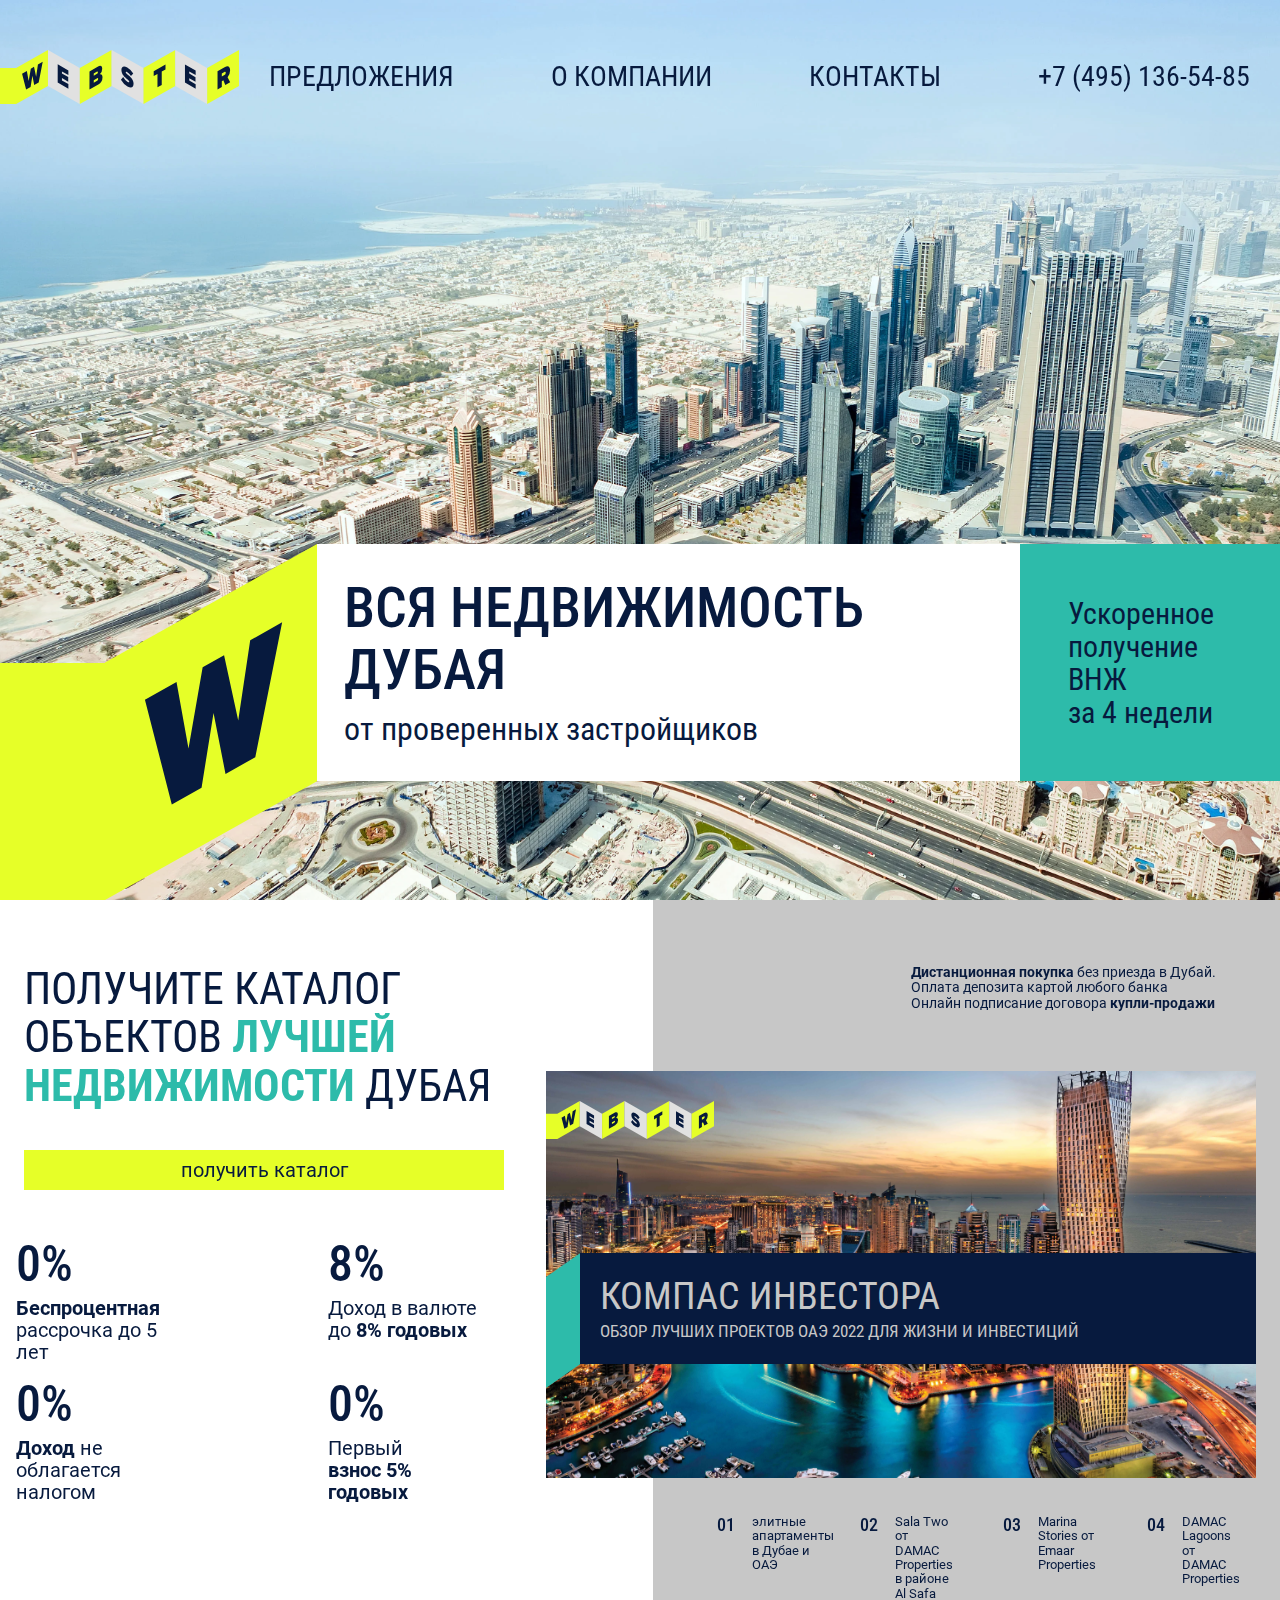
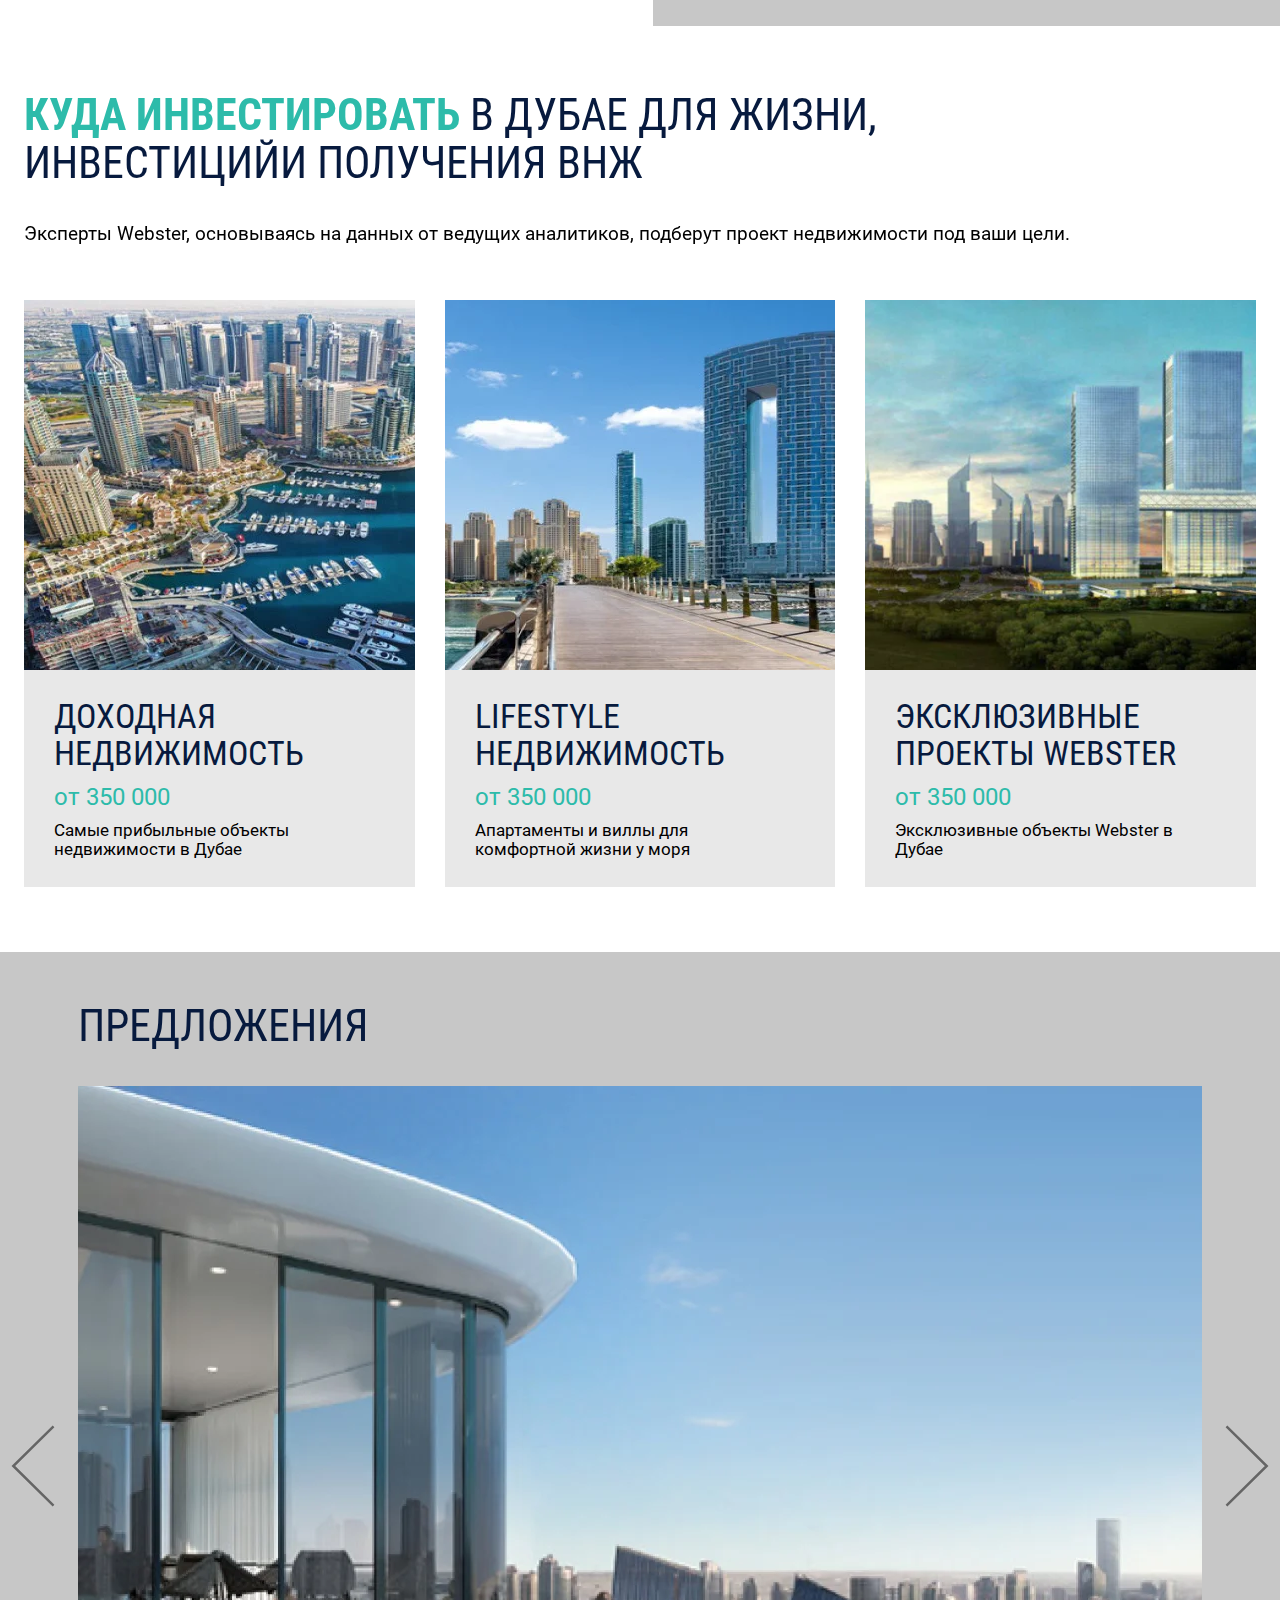
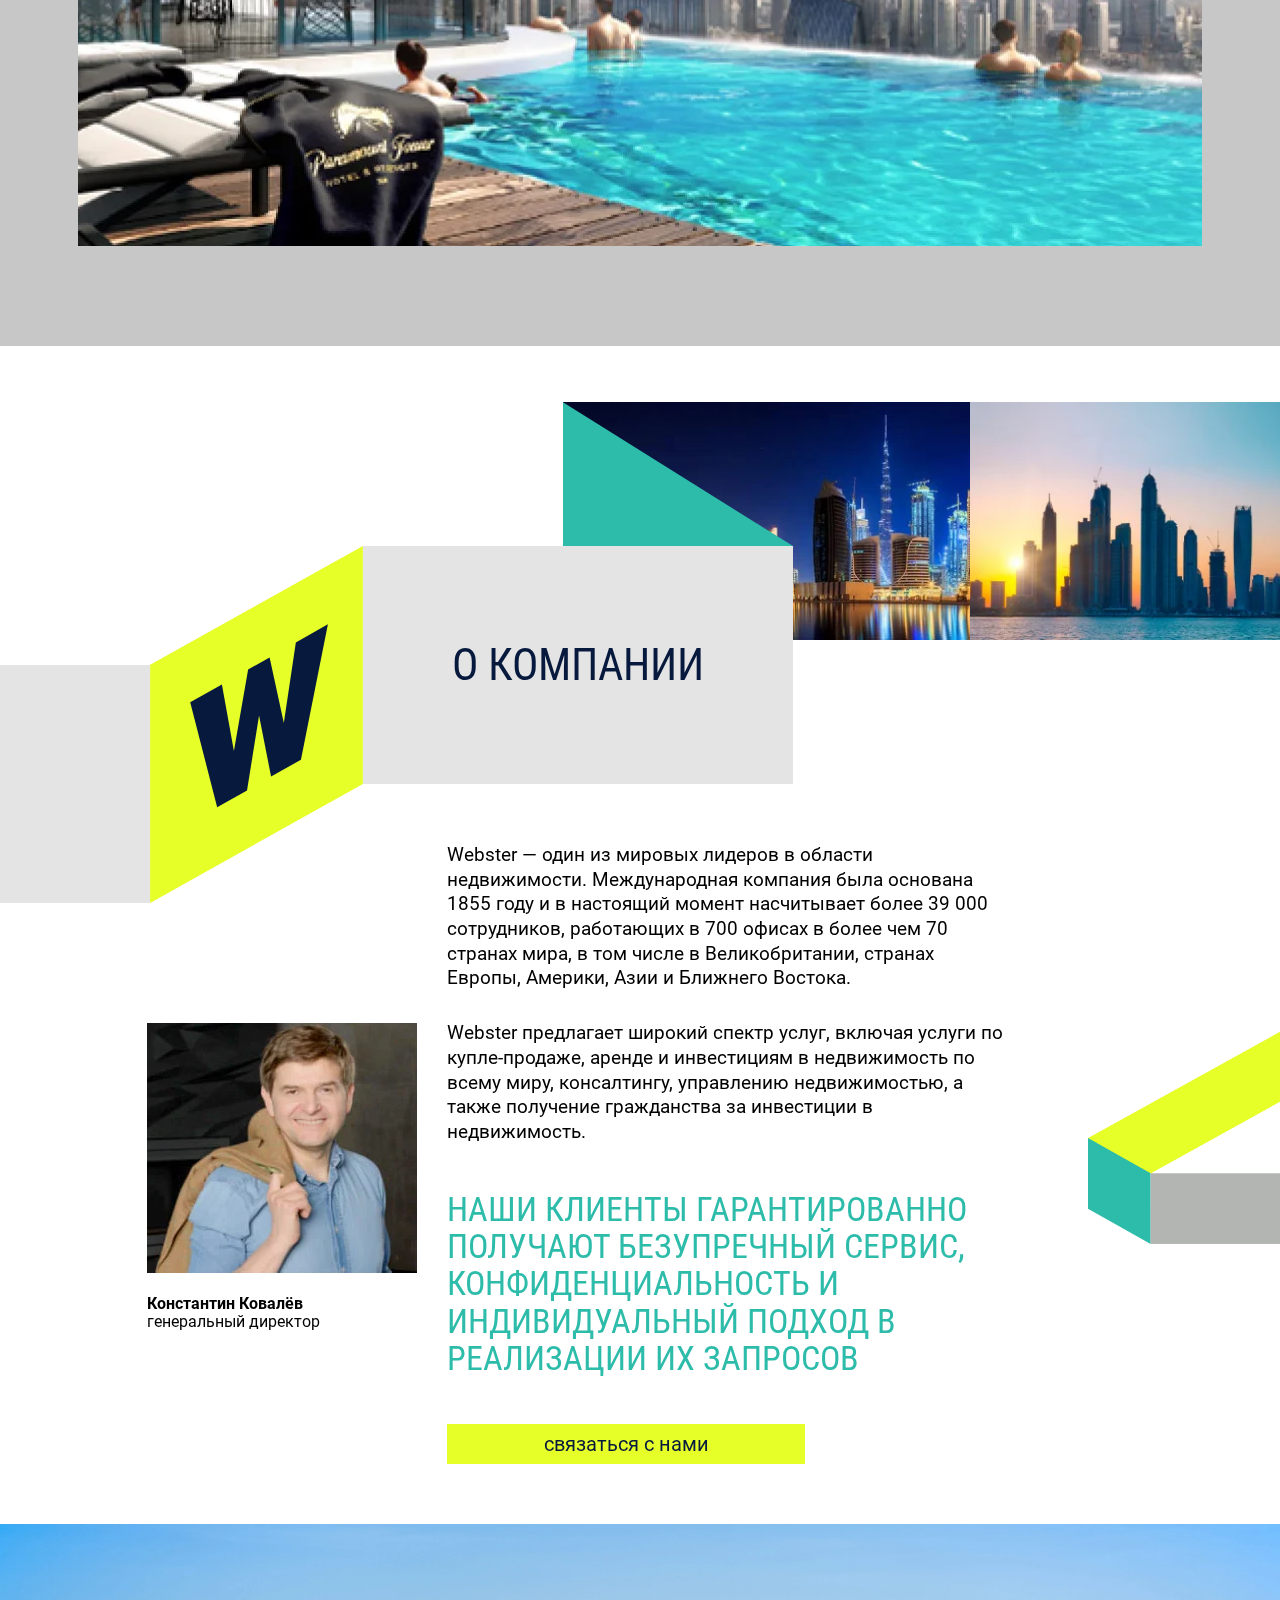
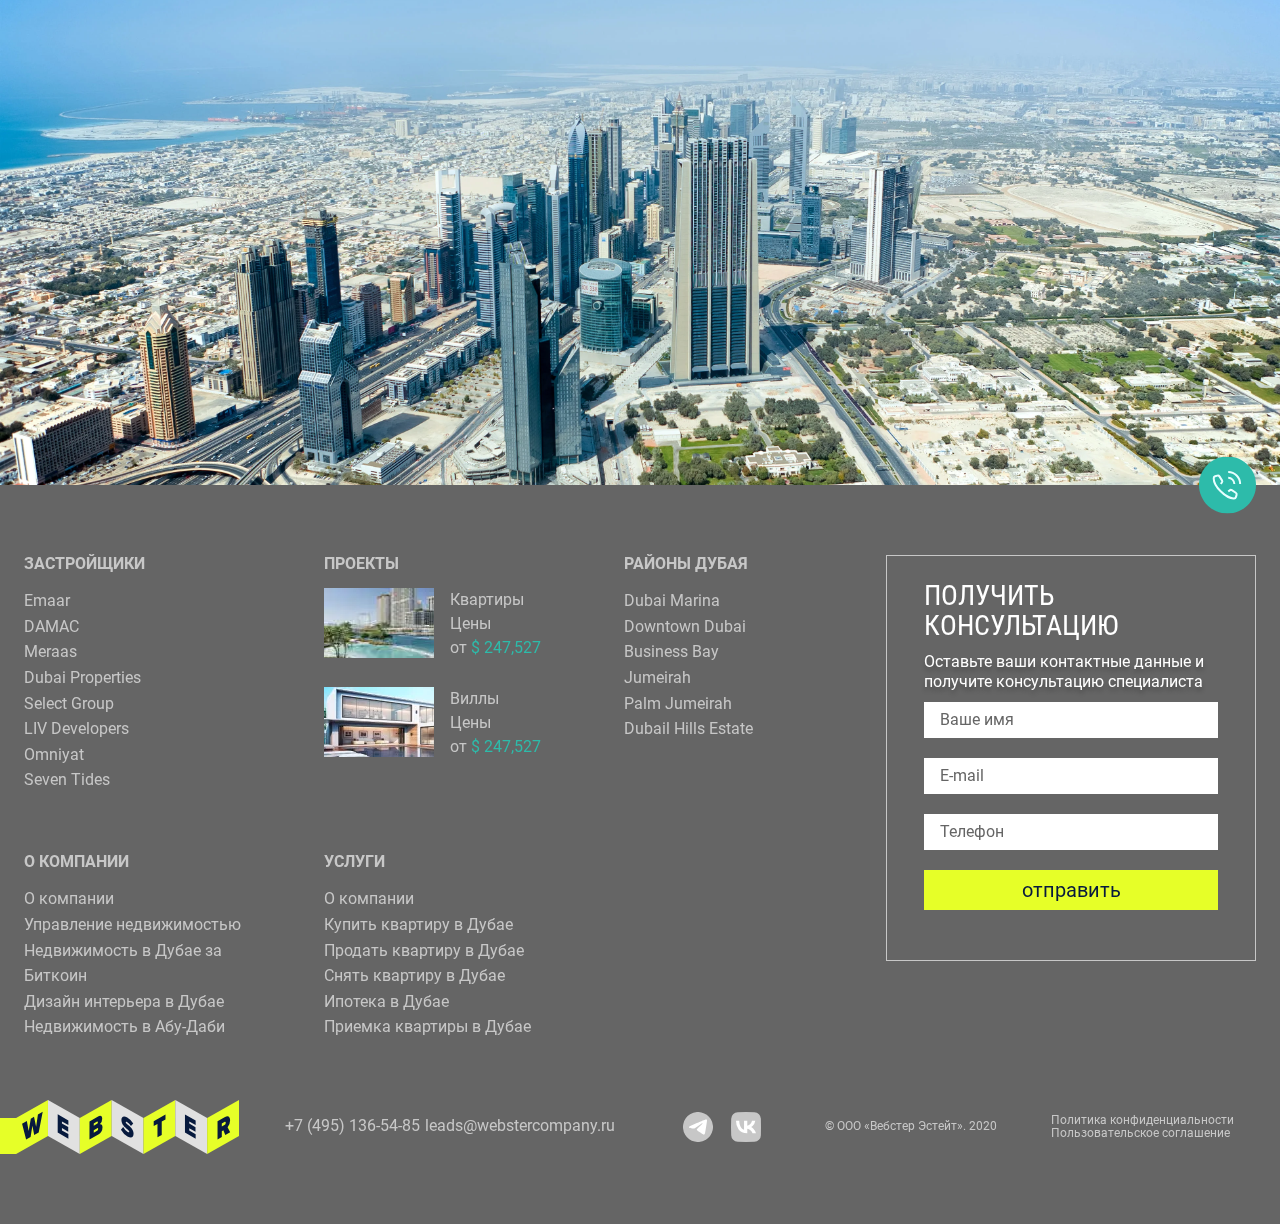
==== commit dfd0ae78: "f" ====
--- a/index.html
+++ b/index.html
@@ -122,11 +122,13 @@
                     <div class="catalog__content-media">
                         <img width="168" height="38" class=" catalog__content-logo img-fluid" src="./img/logo.svg"
                             alt="logo">
-                        <picture>
+                        <!-- <picture>
                             <source srcset="./img/catalog.webp" type="image/webp">
                             <img width="886" height="407" class="catalog__content-img" src="./img/catalog.jpg"
                                 alt="catalog">
-                        </picture>
+                        </picture> -->
+                        <img width="886" height="407" class="catalog__content-img" src="./img/catalog.jpg"
+                                alt="catalog">
                         <div class="catalog__content-info ff-2">
                             <div class="catalog__content-title">
                                 КОМПАС ИНВЕСТОРа
--- a/css/style.min.css
+++ b/css/style.min.css
@@ -1 +1 @@
-/*! modern-normalize v1.1.0 | MIT License | https://github.com/sindresorhus/modern-normalize */*,::after,::before{box-sizing:border-box}html{-moz-tab-size:4;tab-size:4}html{line-height:1.15;-webkit-text-size-adjust:100%}body{margin:0}body{font-family:system-ui,-apple-system,'Segoe UI',Roboto,Helvetica,Arial,sans-serif,'Apple Color Emoji','Segoe UI Emoji'}hr{height:0;color:inherit}abbr[title]{text-decoration:underline dotted}b,strong{font-weight:bolder}code,kbd,pre,samp{font-family:ui-monospace,SFMono-Regular,Consolas,'Liberation Mono',Menlo,monospace;font-size:1em}small{font-size:80%}sub,sup{font-size:75%;line-height:0;position:relative;vertical-align:baseline}sub{bottom:-.25em}sup{top:-.5em}table{text-indent:0;border-color:inherit}button,input,optgroup,select,textarea{font-family:inherit;font-size:100%;line-height:1.15;margin:0}button,select{text-transform:none}[type=button],[type=reset],[type=submit],button{-webkit-appearance:button}::-moz-focus-inner{border-style:none;padding:0}:-moz-focusring{outline:1px dotted ButtonText}:-moz-ui-invalid{box-shadow:none}legend{padding:0}progress{vertical-align:baseline}::-webkit-inner-spin-button,::-webkit-outer-spin-button{height:auto}[type=search]{-webkit-appearance:textfield;outline-offset:-2px}::-webkit-search-decoration{-webkit-appearance:none}::-webkit-file-upload-button{-webkit-appearance:button;font:inherit}summary{display:list-item}@font-face{font-family:Roboto;font-weight:400;font-style:normal;font-display:swap;src:local("Roboto Regular"),local("Roboto-Regular"),url(../fonts/Roboto/Roboto-Regular.ttf) format("truetype")}@font-face{font-family:'Roboto Condensed';font-weight:400;font-style:normal;font-display:swap;src:local("Roboto Condensed Regular"),local("RobotoCondensed-Regular"),url(../fonts/Roboto_Condensed/RobotoCondensed-Regular.ttf) format("truetype")}@font-face{font-family:'Roboto Condensed';font-weight:500;font-style:normal;font-display:swap;src:local("Roboto Condensed Medium"),local("RobotoCondensed-Medium"),url(../fonts/Roboto_Condensed/RobotoCondensed-Medium.ttf) format("truetype")}@font-face{font-family:Roboto;font-weight:500;font-style:normal;font-display:swap;src:local("Roboto Medium"),local("Roboto-Medium"),url(../fonts/Roboto/Roboto-Medium.ttf) format("truetype")}@font-face{font-family:Roboto;font-weight:700;font-style:normal;font-display:swap;src:local("Roboto Bold"),local("Roboto-Bold"),url(../fonts/Roboto/Roboto-Bold.ttf) format("truetype")}@font-face{font-family:'Roboto Condensed';font-weight:700;font-style:normal;font-display:swap;src:local("Roboto Condensed Bold"),local("RobotoCondensed-Bold"),url(../fonts/Roboto_Condensed/RobotoCondensed-Bold.ttf) format("truetype")}:root{--swiper-pagination-bullet-size:10px;--swiper-pagination-bullet-width:10px;--swiper-pagination-bullet-height:10px;--swiper-pagination-bullet-horizontal-gap:10.5px;--swiper-pagination-color:#2dbbaa;--swiper-pagination-bullet-inactive-color:#c7c7c7;--swiper-pagination-bullet-inactive-opacity:1}html{line-height:1.1;text-rendering:optimizeLegibility;scroll-behavior:smooth}body{font-family:Roboto,sans-serif;font-weight:400;font-size:19px;color:#000;-webkit-backface-visibility:hidden;backface-visibility:hidden;-webkit-tap-highlight-color:transparent;-webkit-touch-callout:none;-webkit-font-smoothing:antialiased;-moz-osx-font-smoothing:grayscale;position:relative}@-webkit-keyframes fadeIn{100%{opacity:1}}@keyframes fadeIn{100%{opacity:1}}ul{margin:0;padding:0;list-style:none}img,svg{vertical-align:middle}img{border:none}svg:not(:root){overflow:hidden}button,input,optgroup,select,textarea{font-family:inherit;font-size:100%;line-height:1.1;margin:0}a{text-decoration:none}button,input{overflow:visible}input:-webkit-autofill,input:-webkit-autofill:active,input:-webkit-autofill:focus,input:-webkit-autofill:hover{font-size:inherit;-webkit-box-shadow:0 0 0 40px #fff inset;box-shadow:0 0 0 40px #fff inset}button,select{text-transform:none}[type=button],[type=reset],[type=submit],button{-webkit-appearance:button}h1,h2,h3,h4,h5,h6{font-family:inherit;margin:0}p{margin:0}.img-fluid{width:100%;height:auto;max-width:100%}.container{width:100%;margin:0 auto;padding:0 24px;max-width:1222px}@media screen and (min-width:1224px){.container{max-width:1336px}}@media screen and (min-width:1899px){.container{max-width:1594px}}.ff-2{font-family:"Roboto Condensed",sans-serif}.title{font-size:44px;font-family:"Roboto Condensed",sans-serif;text-transform:uppercase;font-weight:400;color:#071a3e}@media screen and (max-width:1023px){.title{font-size:34px}}.title__decor{color:#2dbbaa;font-weight:700}.title--sec{font-size:34px}@media screen and (max-width:1023px){.title--sec{font-size:28px}}.d-f-center{display:-webkit-box;display:-webkit-flex;display:-ms-flexbox;display:flex;-webkit-box-align:center;-webkit-align-items:center;-ms-flex-align:center;align-items:center;-webkit-box-pack:start;-webkit-justify-content:flex-start;-ms-flex-pack:start;justify-content:flex-start}.column{-webkit-box-orient:vertical;-webkit-box-direction:normal;-webkit-flex-direction:column;-ms-flex-direction:column;flex-direction:column}.align-start{-webkit-box-align:start;-webkit-align-items:flex-start;-ms-flex-align:start;align-items:flex-start}.d-none{display:none!important}.swiper-pagination{position:static;bottom:0}.arrow{-webkit-transform-origin:center;-ms-transform-origin:center;transform-origin:center;stroke:#656565;-webkit-transition:stroke .3s ease;-o-transition:stroke .3s ease;transition:stroke .3s ease;cursor:pointer}.arrow--right{-webkit-transform:rotate(180deg);-ms-transform:rotate(180deg);transform:rotate(180deg)}.arrow[data-hover],.arrow[data-touch]{stroke:#2dbbaa}.base-input{width:100%;font-size:16px;background-color:#fff;border:0;border-radius:0;outline:0;white-space:nowrap;-webkit-appearance:none;-moz-appearance:none;appearance:none;padding:0 16px;font-weight:400;line-height:36px;color:#071a3e;height:36px;min-height:36px;display:block}.base-input::-webkit-input-placeholder{color:#656565}.base-input::-moz-placeholder{color:#656565}.base-input:-ms-input-placeholder{color:#656565}.base-input::-ms-input-placeholder{color:#656565}.base-input::placeholder{color:#656565}.base-input:focus::-webkit-input-placeholder{color:rgba(101,101,101,.6)}.base-input:focus::-moz-placeholder{color:rgba(101,101,101,.6)}.base-input:focus:-ms-input-placeholder{color:rgba(101,101,101,.6)}.base-input:focus::-ms-input-placeholder{color:rgba(101,101,101,.6)}.base-input:focus::placeholder{color:rgba(101,101,101,.6)}.btn{padding:10px;display:-webkit-box;display:-webkit-flex;display:-ms-flexbox;display:flex;-webkit-box-align:center;-webkit-align-items:center;-ms-flex-align:center;align-items:center;-webkit-box-pack:center;-webkit-justify-content:center;-ms-flex-pack:center;justify-content:center;cursor:pointer;font-weight:400;font-size:20px;text-transform:lowercase;line-height:1;color:#071a3e;background-color:#e6ff28;-webkit-user-select:none;-moz-user-select:none;-ms-user-select:none;user-select:none;outline:0;border:0;border-radius:0;-webkit-transition:all .25s ease;-o-transition:all .25s ease;transition:all .25s ease}.btn--disabled,.btn[data-hover],.btn[data-touch]{background-color:#daea61}.btn--disabled{opacity:.9;pointer-events:none}.header{position:absolute;top:0;left:0;z-index:99;width:100%}@media screen and (max-width:1023px){.header{position:fixed;width:100%}}.header__inner{padding-top:50px;width:100%}@media screen and (max-width:1023px){.header__inner{padding:0;display:-webkit-box;display:-webkit-flex;display:-ms-flexbox;display:flex;-webkit-box-orient:vertical;-webkit-box-direction:normal;-webkit-flex-direction:column;-ms-flex-direction:column;flex-direction:column;-webkit-box-align:start;-webkit-align-items:flex-start;-ms-flex-align:start;align-items:flex-start}}@media screen and (max-width:1023px){.header__top{display:-webkit-box;display:-webkit-flex;display:-ms-flexbox;display:flex;-webkit-box-align:center;-webkit-align-items:center;-ms-flex-align:center;align-items:center;-webkit-box-pack:justify;-webkit-justify-content:space-between;-ms-flex-pack:justify;justify-content:space-between;padding:12px 0;width:100%;background-color:#071a3e}}.header__logo{width:100%;-webkit-box-flex:1;-webkit-flex:1 1 100%;-ms-flex:1 1 100%;flex:1 1 100%;max-width:219px;-webkit-user-select:none;-moz-user-select:none;-ms-user-select:none;user-select:none}.header__logo img{pointer-events:none}@media screen and (min-width:1224px){.header__logo{max-width:239px}}@media screen and (max-width:1023px){.header__logo img{max-width:196px}}.header__nav{-webkit-box-flex:1;-webkit-flex:1 1 auto;-ms-flex:1 1 auto;flex:1 1 auto;display:-webkit-box;display:-webkit-flex;display:-ms-flexbox;display:flex;-webkit-box-align:center;-webkit-align-items:center;-ms-flex-align:center;align-items:center;-webkit-box-pack:justify;-webkit-justify-content:space-between;-ms-flex-pack:justify;justify-content:space-between;margin:0 auto}@media screen and (min-width:1899px){.header__nav{max-width:1280px;padding:0 100px}}@media screen and (max-width:1898px){.header__nav{max-width:1150px;padding:0 30px}}@media screen and (max-width:1023px){.header__nav{-webkit-box-orient:vertical;-webkit-box-direction:normal;-webkit-flex-direction:column;-ms-flex-direction:column;flex-direction:column;-webkit-box-align:start;-webkit-align-items:flex-start;-ms-flex-align:start;align-items:flex-start;margin:0;padding:0;padding:0;width:100%;background-color:#071a3e;height:500px;-webkit-box-pack:start;-webkit-justify-content:flex-start;-ms-flex-pack:start;justify-content:flex-start;max-height:0;pointer-events:none;-webkit-transition:max-height .25s ease .15s;-o-transition:max-height .25s ease .15s;transition:max-height .25s ease .15s}}.header__item{text-transform:uppercase;font-family:"Roboto Condensed",sans-serif;line-height:1.1;color:#071a3e;-webkit-transition:color .25s ease;-o-transition:color .25s ease;transition:color .25s ease;margin-right:5px;-webkit-user-select:none;-moz-user-select:none;-ms-user-select:none;user-select:none;font-size:28px}.header__item:last-child{margin-right:0}@media screen and (min-width:1224px){.header__item{margin-right:13px}}.header__item[data-hover],.header__item[data-touch]{color:#2dbbaa}@media screen and (max-width:1023px){.header__item{color:#c7c7c7;line-height:2.7;font-size:34px;margin:0;padding:0 22px;opacity:0;-webkit-transition:opacity .15s linear 0s;-o-transition:opacity .15s linear 0s;transition:opacity .15s linear 0s}.header__item:first-child{margin-top:65px}.header__item:last-child{margin-bottom:65px}}.header__btns{display:none}@media screen and (max-width:1023px){.header__btns{display:-webkit-box;display:-webkit-flex;display:-ms-flexbox;display:flex;-webkit-box-align:center;-webkit-align-items:center;-ms-flex-align:center;align-items:center;-webkit-box-pack:center;-webkit-justify-content:center;-ms-flex-pack:center;justify-content:center;position:relative;width:70px;height:30px;cursor:pointer;padding:0 20px}.header__btns[data-hover] svg,.header__btns[data-touch] svg{fill:#ff0}}.header__burger,.header__close{position:absolute;top:50%;left:50%;-webkit-transform-origin:center;-ms-transform-origin:center;transform-origin:center;width:30px;-webkit-transition:-webkit-transform 0s ease;transition:-webkit-transform 0s ease;-o-transition:transform 0s ease;transition:transform 0s ease;transition:transform 0s ease,-webkit-transform 0s ease}.header__burger svg,.header__close svg{-webkit-transition:fill .25s ease;-o-transition:fill .25s ease;transition:fill .25s ease}.header__burger{-webkit-transition:-webkit-transform .25s ease;transition:-webkit-transform .25s ease;-o-transition:transform .25s ease;transition:transform .25s ease;transition:transform .25s ease,-webkit-transform .25s ease;-webkit-transform:translate(-50%,-50%) scale(1);-ms-transform:translate(-50%,-50%) scale(1);transform:translate(-50%,-50%) scale(1)}.header__close{-webkit-transform:translate(-50%,-50%) scale(0);-ms-transform:translate(-50%,-50%) scale(0);transform:translate(-50%,-50%) scale(0)}.header--active .header__close{-webkit-transition:-webkit-transform .25s ease;transition:-webkit-transform .25s ease;-o-transition:transform .25s ease;transition:transform .25s ease;transition:transform .25s ease,-webkit-transform .25s ease;-webkit-transform:translate(-50%,-50%) scale(1);-ms-transform:translate(-50%,-50%) scale(1);transform:translate(-50%,-50%) scale(1)}.header--active .header__burger{-webkit-transform:translate(-50%,-50%) scale(0);-ms-transform:translate(-50%,-50%) scale(0);transform:translate(-50%,-50%) scale(0)}.header--active .header__nav{overflow:auto;pointer-events:all;max-height:500px;-webkit-transition:max-height .25s linear 0s;-o-transition:max-height .25s linear 0s;transition:max-height .25s linear 0s}.header--active .header__item{opacity:1;-webkit-transition:opacity .15s linear .25s;-o-transition:opacity .15s linear .25s;transition:opacity .15s linear .25s}.header--disable{pointer-events:none}.header--disable .header__nav{overflow:hidden}.intro{min-height:calc(var(--vh,1vh) * 100);position:relative;display:-webkit-box;display:-webkit-flex;display:-ms-flexbox;display:flex;-webkit-box-align:end;-webkit-align-items:flex-end;-ms-flex-align:end;align-items:flex-end;-webkit-box-pack:start;-webkit-justify-content:flex-start;-ms-flex-pack:start;justify-content:flex-start;padding-top:200px;-webkit-transition:height 2s linear;-o-transition:height 2s linear;transition:height 2s linear}.intro__bg{position:absolute;top:0;left:0;width:100%;height:100%;-o-object-fit:cover;object-fit:cover;-o-object-position:top center;object-position:top center;z-index:0;background-color:#c3d6d4;pointer-events:none;-webkit-user-select:none;-moz-user-select:none;-ms-user-select:none;user-select:none}@media screen and (max-width:767px){.intro__bg{-o-object-position:46% 0;object-position:46% 0}}.intro__inner{display:-webkit-box;display:-webkit-flex;display:-ms-flexbox;display:flex;-webkit-box-orient:horizontal;-webkit-box-direction:normal;-webkit-flex-direction:row;-ms-flex-direction:row;flex-direction:row;-webkit-box-align:stretch;-webkit-align-items:stretch;-ms-flex-align:stretch;align-items:stretch;padding-bottom:119px;position:relative;z-index:1;max-width:1305px;overflow:hidden;-webkit-box-flex:0;-webkit-flex:0 0 100%;-ms-flex:0 0 100%;flex:0 0 100%;padding-left:317px}@media screen and (min-width:1899px){.intro__inner{max-width:1600px}}.intro__inner-item{height:237px}.intro__inner::after{content:'';position:absolute;top:0;left:105px;background-image:url(../img/w.svg);background-repeat:no-repeat;background-position:top right;background-size:contain;width:212px;height:100%}@media screen and (max-width:1023px){.intro__inner::after{left:54px}}@media screen and (max-width:767px){.intro__inner::after{display:none;content:none}}.intro__inner::before{content:'';position:absolute;bottom:0;left:0;background-color:#e6ff28;width:105px;height:237.5px}@media screen and (max-width:1023px){.intro__inner::before{width:61px;height:230.5px}}@media screen and (max-width:767px){.intro__inner::before{width:55px;height:224px;-webkit-transform:skewY(-27deg);-ms-transform:skewY(-27deg);transform:skewY(-27deg);bottom:101px}}@media screen and (max-width:1023px){.intro__inner{padding-bottom:115px;padding-left:265.4px}.intro__inner-item{height:230px}}@media screen and (max-width:767px){.intro__inner{-webkit-box-orient:vertical;-webkit-box-direction:normal;-webkit-flex-direction:column;-ms-flex-direction:column;flex-direction:column;padding-left:55px}.intro__inner-item{height:auto}}.intro__title{-webkit-box-flex:0;-webkit-flex:0 1 100%;-ms-flex:0 1 100%;flex:0 1 100%;padding:0 27px;background-color:#fff;font-size:44px;font-weight:500;color:#071a3e;text-transform:uppercase;line-height:1.12;max-width:73%;position:relative;-webkit-box-align:start;-webkit-align-items:flex-start;-ms-flex-align:start;align-items:flex-start;-webkit-box-pack:center;-webkit-justify-content:center;-ms-flex-pack:center;justify-content:center}@media screen and (min-width:1224px){.intro__title{font-size:56px}}.intro__title span{text-transform:lowercase;font-weight:400;font-size:30px;line-height:1.17;margin-top:9px}@media screen and (min-width:1224px){.intro__title span{font-size:32px}}@media screen and (max-width:1023px){.intro__title{font-size:35px}.intro__title span{font-size:18px}}@media screen and (max-width:767px){.intro__title{max-width:100%;height:180px;padding:0 16px;-webkit-flex-basis:auto;-ms-flex-preferred-size:auto;flex-basis:auto}.intro__title span{margin-top:2px}}.intro__sub-title{-webkit-box-flex:1;-webkit-flex:1 1 auto;-ms-flex:1 1 auto;flex:1 1 auto;padding:0 35px;background-color:#2dbbaa;color:#071a3e;font-size:30px;text-transform:none}@media screen and (min-width:1224px){.intro__sub-title{padding:0 48px}}@media screen and (max-width:1023px){.intro__sub-title{font-size:20px}.intro__sub-title br{display:none}}@media screen and (max-width:767px){.intro__sub-title{font-size:16px;height:44px;padding:0 16px}}.catalog{padding-top:65px;padding-bottom:25px;color:#071a3e;position:relative}@media screen and (max-width:1223px){.catalog .container{padding-right:0}}@media screen and (max-width:1023px){.catalog{padding-bottom:0}.catalog .container{padding:0}}.catalog::after{content:'';position:absolute;height:100%;right:0;top:0;width:49%;background-color:#c7c7c7;z-index:0}@media screen and (max-width:1023px){.catalog::after{content:none;display:none}}.catalog__inner{display:-webkit-box;display:-webkit-flex;display:-ms-flexbox;display:flex;-webkit-box-align:start;-webkit-align-items:flex-start;-ms-flex-align:start;align-items:flex-start;-webkit-box-pack:justify;-webkit-justify-content:space-between;-ms-flex-pack:justify;justify-content:space-between;position:relative;z-index:1}@media screen and (max-width:1023px){.catalog__inner{-webkit-box-orient:vertical;-webkit-box-direction:normal;-webkit-flex-direction:column;-ms-flex-direction:column;flex-direction:column;-webkit-box-align:center;-webkit-align-items:center;-ms-flex-align:center;align-items:center}}.catalog__text{max-width:39%;-webkit-box-flex:0;-webkit-flex:0 0 100%;-ms-flex:0 0 100%;flex:0 0 100%}.catalog__text-btn{margin-bottom:40px;width:100%}@media screen and (min-width:1899px){.catalog__text-btn{max-width:92%}}@media screen and (max-width:1223px){.catalog__text-btn{max-width:300px}}@media screen and (max-width:1023px){.catalog__text-btn{-webkit-box-ordinal-group:4;-webkit-order:3;-ms-flex-order:3;order:3;max-width:100%;margin-top:25px}}@media screen and (min-width:1899px){.catalog__text-header{max-width:90%}}@media screen and (max-width:1223px){.catalog__text{max-width:44%}}@media screen and (max-width:1023px){.catalog__text{width:100%;max-width:100%;padding:0 24px;display:-webkit-box;display:-webkit-flex;display:-ms-flexbox;display:flex;-webkit-box-orient:vertical;-webkit-box-direction:normal;-webkit-flex-direction:column;-ms-flex-direction:column;flex-direction:column;-webkit-box-align:start;-webkit-align-items:flex-start;-ms-flex-align:start;align-items:flex-start}}.catalog__text .title{margin-bottom:40px}@media screen and (max-width:1023px){.catalog__text .title{margin-bottom:25px}}.catalog__items{display:-webkit-box;display:-webkit-flex;display:-ms-flexbox;display:flex;-webkit-flex-wrap:wrap;-ms-flex-wrap:wrap;flex-wrap:wrap;-webkit-box-align:stretch;-webkit-align-items:stretch;-ms-flex-align:stretch;align-items:stretch;-webkit-box-pack:justify;-webkit-justify-content:space-between;-ms-flex-pack:justify;justify-content:space-between;margin:0 -15px;width:100%}@media screen and (max-width:767px){.catalog__items{margin:0}}.catalog__item{-webkit-box-flex:0;-webkit-flex:0 0 35%;-ms-flex:0 0 35%;flex:0 0 35%;padding:7px;font-size:20px}@media screen and (max-width:1223px){.catalog__item{-webkit-box-flex:0;-webkit-flex:0 0 50%;-ms-flex:0 0 50%;flex:0 0 50%}}@media screen and (max-width:767px){.catalog__item{max-width:calc(50% - 30px);padding:0 0 15px 0;font-size:16px}}.catalog__item-title{font-size:50px;font-weight:500;margin-bottom:5px}@media screen and (max-width:767px){.catalog__item-title{font-size:46px}}.catalog__item-text span{font-weight:700}@media screen and (max-width:767px){.catalog__item-text{font-size:16px}}.catalog__content{max-width:45%;-webkit-box-flex:0;-webkit-flex:0 0 100%;-ms-flex:0 0 100%;flex:0 0 100%;display:-webkit-box;display:-webkit-flex;display:-ms-flexbox;display:flex;-webkit-box-orient:vertical;-webkit-box-direction:normal;-webkit-flex-direction:column;-ms-flex-direction:column;flex-direction:column;-webkit-box-align:end;-webkit-align-items:flex-end;-ms-flex-align:end;align-items:flex-end}@media screen and (max-width:1223px){.catalog__content{max-width:50%}}@media screen and (max-width:1023px){.catalog__content{max-width:100%;width:100%;background-color:#c7c7c7}}.catalog__content-text{margin-left:auto;margin-bottom:60px;font-size:14px;max-width:345px}.catalog__content-text span{font-weight:700}@media screen and (max-width:1023px){.catalog__content-text{margin:0;margin-right:auto;padding:30px 24px;max-width:calc(345px + 48px)}}.catalog__content-media{min-width:128%;position:relative}@media screen and (max-width:1223px){.catalog__content-media{min-width:108%}}@media screen and (max-width:1023px){.catalog__content-media{-webkit-box-ordinal-group:0;-webkit-order:-1;-ms-flex-order:-1;order:-1;min-width:100%}}.catalog__content-img{min-height:407px;width:auto;-o-object-fit:cover;object-fit:cover;max-width:100%;min-width:100%;-o-object-position:center right;object-position:center right;pointer-events:none;-webkit-user-select:none;-moz-user-select:none;-ms-user-select:none;user-select:none}@media screen and (max-width:1023px){.catalog__content-img{min-height:363px;-o-object-position:83% center;object-position:83% center}}.catalog__content-logo{position:absolute;pointer-events:none;-webkit-user-select:none;-moz-user-select:none;-ms-user-select:none;user-select:none;top:30px;left:0;max-width:168px}.catalog__content-info{background-color:#071a3e;color:#c7c7c7;text-transform:uppercase;font-size:17px;position:absolute;width:calc(100% - 34px);top:calc(50% + 34px);left:0;-webkit-transform:translateY(-50%);-ms-transform:translateY(-50%);transform:translateY(-50%);margin-left:34px;padding:23px 20px}.catalog__content-info::after{content:'';position:absolute;top:0;left:-34px;width:34px;height:100%;background-color:#2dbbaa;-webkit-transform:skewY(-35deg);-ms-transform:skewY(-35deg);transform:skewY(-35deg);-webkit-transform-origin:100% 0;-ms-transform-origin:100% 0;transform-origin:100% 0}.catalog__content-title{font-size:38px;text-transform:uppercase;margin-bottom:5px}.catalog__links{-webkit-box-align:stretch;-webkit-align-items:stretch;-ms-flex-align:stretch;align-items:stretch;-webkit-box-pack:justify;-webkit-justify-content:space-between;-ms-flex-pack:justify;justify-content:space-between;margin-top:37px;padding:0 15px}@media screen and (max-width:1023px){.catalog__links{-webkit-flex-wrap:wrap;-ms-flex-wrap:wrap;flex-wrap:wrap;margin-right:auto;padding-bottom:12px;width:100%;max-width:700px}}.catalog__link{color:#071a3e;font-size:13px;display:-webkit-box;display:-webkit-flex;display:-ms-flexbox;display:flex;-webkit-box-align:start;-webkit-align-items:flex-start;-ms-flex-align:start;align-items:flex-start;max-width:18%;-webkit-box-flex:0;-webkit-flex:0 0 100%;-ms-flex:0 0 100%;flex:0 0 100%}@media screen and (max-width:1223px){.catalog__link{max-width:24.5%}}@media screen and (max-width:1023px){.catalog__link{padding-right:28px;padding-bottom:28px;max-width:50%}.catalog__link-text{max-width:120px}}.catalog__link-count{font-weight:500;font-size:18px;-webkit-box-flex:0;-webkit-flex:0 0 25%;-ms-flex:0 0 25%;flex:0 0 25%;min-width:35px;-webkit-transition:all .25s ease;-o-transition:all .25s ease;transition:all .25s ease;-webkit-transform-origin:top left;-ms-transform-origin:top left;transform-origin:top left}.catalog__link[data-hover] .catalog__link-count,.catalog__link[data-touch] .catalog__link-count{color:#2dbbaa;-webkit-transform:scale(1.25);-ms-transform:scale(1.25);transform:scale(1.25)}.invest{padding:65px 0}.invest__header{margin-bottom:55px}@media screen and (max-width:1223px){.invest__header{margin-bottom:25px}}@media screen and (max-width:767px){.invest__header{font-size:17px}}.invest__header .title{margin-bottom:36px}@media screen and (max-width:1223px){.invest__header .title{margin-bottom:16px}}.invest__slider{-webkit-user-select:none;-moz-user-select:none;-ms-user-select:none;user-select:none}.invest__item{height:587px;width:100%;background-color:#e8e8e8;display:-webkit-inline-box;display:-webkit-inline-flex;display:-ms-inline-flexbox;display:inline-flex;-webkit-box-orient:vertical;-webkit-box-direction:normal;-webkit-flex-direction:column;-ms-flex-direction:column;flex-direction:column;-webkit-user-select:none;-moz-user-select:none;-ms-user-select:none;user-select:none}@media screen and (min-width:1224px){.invest__item{max-width:490px}}.invest__item-text{padding:0 30px;height:100%;display:-webkit-box;display:-webkit-flex;display:-ms-flexbox;display:flex;-webkit-box-orient:vertical;-webkit-box-direction:normal;-webkit-flex-direction:column;-ms-flex-direction:column;flex-direction:column;-webkit-box-pack:center;-webkit-justify-content:center;-ms-flex-pack:center;justify-content:center}@media screen and (max-width:767px){.invest__item-text{padding:0 20px}}.invest__img{height:370px;width:100%;-o-object-fit:cover;object-fit:cover;-o-object-position:center;object-position:center}.invest__price{font-size:24px;color:#2dbbaa;line-height:48px}.invest__text{font-size:17px;max-width:306px;max-height:57px;overflow:hidden}.invest__pagination{padding-top:50px}@media screen and (max-width:1023px){.invest__pagination{padding-top:25px}}.suggest{padding:50px 0 100px;background-color:#c7c7c7}@media screen and (max-width:1023px){.suggest{padding:40px 0}.suggest .container{padding:0}}.suggest__title{margin-bottom:36px}@media screen and (max-width:1440px){.suggest__title{padding-left:54px}}@media screen and (max-width:1023px){.suggest__title{padding:0 24px;margin-bottom:20px}}.suggest__img{height:760px;width:100%;-o-object-fit:cover;object-fit:cover;-o-object-position:center;object-position:center;max-height:calc(var(--vh,1vh) * 100)}@media screen and (max-width:1023px){.suggest__img{height:560px}}@media screen and (max-width:767px){.suggest__img{height:360px}}.suggest__inner{position:relative}@media screen and (max-width:1440px){.suggest__inner{padding:0 54px}}@media screen and (max-width:1023px){.suggest__inner{padding:0}}.suggest__next,.suggest__prev{position:absolute;top:50%;-webkit-transform:translateY(-50%);-ms-transform:translateY(-50%);transform:translateY(-50%);z-index:2;display:-webkit-inline-box;display:-webkit-inline-flex;display:-ms-inline-flexbox;display:inline-flex;-webkit-box-align:center;-webkit-align-items:center;-ms-flex-align:center;align-items:center;-webkit-box-pack:center;-webkit-justify-content:center;-ms-flex-pack:center;justify-content:center}.suggest__next svg,.suggest__prev svg{width:44px;height:auto}@media screen and (max-width:1023px){.suggest__next,.suggest__prev{display:none}}.suggest__prev{-webkit-transform:translate(-130%,-50%);-ms-transform:translate(-130%,-50%);transform:translate(-130%,-50%);left:0}@media screen and (max-width:1440px){.suggest__prev{-webkit-transform:translate(-30%,-50%);-ms-transform:translate(-30%,-50%);transform:translate(-30%,-50%)}}.suggest__next{-webkit-transform:translate(130%,-50%);-ms-transform:translate(130%,-50%);transform:translate(130%,-50%);right:0}@media screen and (max-width:1440px){.suggest__next{-webkit-transform:translate(30%,-50%);-ms-transform:translate(30%,-50%);transform:translate(30%,-50%)}}.suggest__pagination{display:none}@media screen and (max-width:1023px){.suggest__pagination{display:block;padding-top:35px}}.suggest__pagination .swiper-pagination-bullet{background:#fff}.suggest__pagination .swiper-pagination-bullet-active{background:#2dbbaa}.about{overflow:hidden;padding-top:200px;position:relative}@media screen and (max-width:767px){.about{padding-top:70px}}.about__header{display:-webkit-box;display:-webkit-flex;display:-ms-flexbox;display:flex;-webkit-box-align:start;-webkit-align-items:flex-start;-ms-flex-align:start;align-items:flex-start}.about__w{height:357px;min-width:213px;position:relative;display:-webkit-inline-box;display:-webkit-inline-flex;display:-ms-inline-flexbox;display:inline-flex;font-size:0;margin-left:150px}@media screen and (min-width:1899px){.about__w{margin-left:188px}}.about__w::after{content:'';position:absolute;top:0;left:0;background-image:url(../img/w.svg);background-repeat:no-repeat;background-position:top left;background-size:contain;width:100%;height:100%;z-index:2}.about__w::before{content:'';position:absolute;height:66.7%;width:150px;bottom:0;left:-150px;z-index:1;background-color:#e4e4e4}@media screen and (min-width:1899px){.about__w::before{width:188px;left:-188px}}@media screen and (max-width:1223px){.about__w{margin-left:55px}.about__w::before{width:55px;left:-55px}}@media screen and (max-width:767px){.about__w{margin-left:25px;height:120px;min-width:72px}.about__w::before{width:25px;left:-25px}}.about__title{height:238px;min-width:430px;background-color:#e4e4e4;-webkit-box-pack:center;-webkit-justify-content:center;-ms-flex-pack:center;justify-content:center}@media screen and (max-width:767px){.about__title{height:80px;min-width:240px}}.about__images{height:238px;-webkit-box-flex:1;-webkit-flex:1 1 auto;-ms-flex:1 1 auto;flex:1 1 auto;position:relative;display:-webkit-box;display:-webkit-flex;display:-ms-flexbox;display:flex;-webkit-box-align:center;-webkit-align-items:center;-ms-flex-align:center;align-items:center;-webkit-flex-wrap:nowrap;-ms-flex-wrap:nowrap;flex-wrap:nowrap}.about__images::after{width:230px;height:100%;content:'';position:absolute;top:0;left:0;background-color:#2dbbaa;-webkit-transform:skewY(32deg);-ms-transform:skewY(32deg);transform:skewY(32deg);-webkit-transform-origin:bottom right;-ms-transform-origin:bottom right;transform-origin:bottom right;left:-230px;z-index:-1}@media screen and (max-width:767px){.about__images::after{width:70px;left:-70px}}@media screen and (max-width:767px){.about__images{height:80px}}.about__img{position:absolute;width:calc(60% + 230px / 2);height:100%;top:0;left:0;-o-object-fit:cover;object-fit:cover;-o-object-position:center;object-position:center;z-index:-2;-webkit-transform:translate(-230px,-144px);-ms-transform:translate(-230px,-144px);transform:translate(-230px,-144px)}@media screen and (max-width:1023px){.about__img{width:calc(100% + 230px)}}@media screen and (max-width:767px){.about__img{-webkit-transform:translate(-70px,-44px);-ms-transform:translate(-70px,-44px);transform:translate(-70px,-44px);width:calc(100% + 70px)}}.about__img--sec{width:calc(40% + 230px / 2);-webkit-transform:translate(calc(-230px / 2),-144px);-ms-transform:translate(calc(-230px / 2),-144px);transform:translate(calc(-230px / 2),-144px);left:60%}@media screen and (max-width:1023px){.about__img--sec{display:none}}.about__inner{display:-webkit-box;display:-webkit-flex;display:-ms-flexbox;display:flex;-webkit-box-align:start;-webkit-align-items:flex-start;-ms-flex-align:start;align-items:flex-start;padding-top:120px}@media screen and (max-width:767px){.about__inner{-webkit-box-orient:vertical;-webkit-box-direction:reverse;-webkit-flex-direction:column-reverse;-ms-flex-direction:column-reverse;flex-direction:column-reverse;padding-top:20px;font-size:17px}}.about__team{max-width:270px;width:100%;-webkit-box-flex:0;-webkit-flex:0 0 100%;-ms-flex:0 0 100%;flex:0 0 100%;margin-right:30px}@media screen and (max-width:1440px){.about__team{margin-left:123px}}@media screen and (max-width:1223px){.about__team{margin-left:31px}}@media screen and (max-width:767px){.about__team{margin:0;max-width:400px}}@media screen and (min-width:1441px){.about__team{margin-right:58px}}@media screen and (min-width:1899px){.about__team{margin-right:123px}}.about__team p{margin-top:22px;font-size:16px}.about__team p b{display:block;font-weight:700}@media screen and (max-width:767px){.about__team p{margin-top:16px}}.about__team .btn{display:none}@media screen and (max-width:767px){.about__team .btn{display:-webkit-box;display:-webkit-flex;display:-ms-flexbox;display:flex;max-width:400px;width:100%;margin-top:16px}}.about__info{-webkit-transform:translateY(-180px);-ms-transform:translateY(-180px);transform:translateY(-180px);max-width:560px;width:100%}@media screen and (min-width:1441px){.about__info{max-width:780px}}@media screen and (max-width:1023px){.about__info{-webkit-box-flex:1;-webkit-flex:1 1 auto;-ms-flex:1 1 auto;flex:1 1 auto;max-width:initial}}@media screen and (max-width:767px){.about__info{-webkit-transform:translateY(0);-ms-transform:translateY(0);transform:translateY(0)}}.about__info-title{color:#2dbbaa;padding:16px 0 46px}.about__info .btn{max-width:358px;width:100%}@media screen and (max-width:767px){.about__info .btn{display:none}}.about__text p{margin-bottom:30px;line-height:1.3}.about__decor{position:absolute;bottom:0;right:-5%;width:20%;max-width:25%;height:auto;-webkit-transform:translateY(-400px);-ms-transform:translateY(-400px);transform:translateY(-400px)}@media screen and (min-width:1441px){.about__decor{-webkit-transform:translateY(-280px);-ms-transform:translateY(-280px);transform:translateY(-280px)}}@media screen and (min-width:1899px){.about__decor{width:23%;right:0}}@media screen and (max-width:1223px){.about__decor{right:-10%}}@media screen and (max-width:1023px){.about__decor{display:none}}.media-icon__bg{fill:#c7c7c7}.media-icon__item{fill:#fff}.media-icon__bg,.media-icon__item{-webkit-transition:fill .25s ease;-o-transition:fill .25s ease;transition:fill .25s ease}.contacts{margin-top:-180px;padding-top:37px;font-size:16px}.contacts a{color:#c7c7c7;-webkit-transition:color .25s ease;-o-transition:color .25s ease;transition:color .25s ease}.contacts a[data-hover],.contacts a[data-touch]{color:#e6ff28}@media screen and (min-width:1224px){.contacts{padding-top:60px}}@media screen and (max-width:1023px){.contacts .container{padding:0}}@media screen and (max-width:767px){.contacts{margin-top:0}}.contacts__bg{max-height:calc(var(--vh,1vh) * 100);height:561px;width:100%;-o-object-fit:cover;object-fit:cover;display:block;-o-object-position:center;object-position:center;background-color:#c3d6d4}@media screen and (max-width:767px){.contacts__bg{height:400px}}@media screen and (max-width:560px){.contacts__bg{height:auto;max-width:100%}}.contacts__inner{background-color:#656565;color:#c7c7c7;padding:70px 0}@media screen and (max-width:1023px){.contacts__inner{padding-top:0;padding-bottom:30px}}.contacts__inner-items{display:-webkit-box;display:-webkit-flex;display:-ms-flexbox;display:flex;-webkit-box-align:start;-webkit-align-items:flex-start;-ms-flex-align:start;align-items:flex-start;position:relative}@media screen and (max-width:1023px){.contacts__inner-items{-webkit-box-orient:vertical;-webkit-box-direction:reverse;-webkit-flex-direction:column-reverse;-ms-flex-direction:column-reverse;flex-direction:column-reverse}}.contacts__ring{position:absolute;top:-70px;right:0;width:57px;height:57px;z-index:2;-webkit-transform:translateY(-50%);-ms-transform:translateY(-50%);transform:translateY(-50%)}.contacts__ring[data-hover] img,.contacts__ring[data-touch] img{-webkit-animation:ring 1s ease-in-out infinite normal forwards;animation:ring 1s ease-in-out infinite normal forwards}@media screen and (min-width:1441px){.contacts__ring{right:-60px}}@media screen and (max-width:1023px){.contacts__ring{top:0}}@media screen and (max-width:1023px){.contacts__ring{display:none}}.contacts__form{-webkit-box-flex:0;-webkit-flex:0 0 100%;-ms-flex:0 0 100%;flex:0 0 100%;max-width:298px;border:1px solid #c7c7c7;padding:25px 37px 50px;color:#fff;margin-left:5px;width:100%}@media screen and (max-width:1023px){.contacts__form{margin-left:0;border-left:0;border-right:0;max-width:100%;padding-bottom:30px;margin-bottom:30px}}@media screen and (min-width:1224px){.contacts__form{max-width:370px}}@media screen and (min-width:1441px){.contacts__form{max-width:408px}}@media screen and (min-width:1899px){.contacts__form{max-width:490px}}.contacts__form-title{font-size:28px;text-transform:uppercase;margin-bottom:10px}.contacts__form-info{line-height:1.26;max-width:280px;margin-bottom:10px;text-shadow:0 4px 4px rgba(0,0,0,.25)}.contacts__form-item{margin-bottom:20px}.contacts__form-btn{margin-top:7px;width:100%}.contacts__block{display:-webkit-box;display:-webkit-flex;display:-ms-flexbox;display:flex;-webkit-flex-wrap:wrap;-ms-flex-wrap:wrap;flex-wrap:wrap;-webkit-box-align:start;-webkit-align-items:flex-start;-ms-flex-align:start;align-items:flex-start;-webkit-box-flex:0;-webkit-flex:0 1 auto;-ms-flex:0 1 auto;flex:0 1 auto;-webkit-box-pack:justify;-webkit-justify-content:space-between;-ms-flex-pack:justify;justify-content:space-between}@media screen and (max-width:1023px){.contacts__block{-webkit-box-pack:start;-webkit-justify-content:flex-start;-ms-flex-pack:start;justify-content:flex-start;padding:0 24px}}@media screen and (max-width:767px){.contacts__block{-webkit-box-pack:justify;-webkit-justify-content:space-between;-ms-flex-pack:justify;justify-content:space-between}}.contacts__items{margin-bottom:60px;-webkit-box-flex:0;-webkit-flex:0 0 100%;-ms-flex:0 0 100%;flex:0 0 100%;max-width:30%}@media screen and (max-width:1023px){.contacts__items{max-width:50%;margin-bottom:30px}}.contacts__items:last-child{margin-right:37.5%}@media screen and (max-width:1023px){.contacts__items:last-child{margin-right:0}}@media screen and (min-width:1224px){.contacts__items:last-child{margin-right:35%}}@media screen and (max-width:767px){.contacts__items{max-width:48%}.contacts__items:nth-child(1){-webkit-box-ordinal-group:2;-webkit-order:1;-ms-flex-order:1;order:1}.contacts__items:nth-child(2){border-radius:2px;-webkit-box-ordinal-group:5;-webkit-order:4;-ms-flex-order:4;order:4}.contacts__items:nth-child(3){-webkit-box-ordinal-group:4;-webkit-order:3;-ms-flex-order:3;order:3}.contacts__items:nth-child(4){-webkit-box-ordinal-group:5;-webkit-order:4;-ms-flex-order:4;order:4}.contacts__items:nth-child(5){-webkit-box-ordinal-group:6;-webkit-order:5;-ms-flex-order:5;order:5}}@media screen and (max-width:1223px){.contacts__items--price{max-width:35%}}@media screen and (max-width:1023px){.contacts__items--price{max-width:50%}}@media screen and (max-width:767px){.contacts__items--price{max-width:100%}.contacts__items--price .contacts__link .img-fluid{width:135px}}.contacts__items--price .contacts__link{margin-bottom:27px}.contacts__title{text-transform:uppercase;font-weight:700;margin-bottom:16px}.contacts__list{display:-webkit-box;display:-webkit-flex;display:-ms-flexbox;display:flex;-webkit-box-orient:vertical;-webkit-box-direction:normal;-webkit-flex-direction:column;-ms-flex-direction:column;flex-direction:column;-webkit-box-align:start;-webkit-align-items:flex-start;-ms-flex-align:start;align-items:flex-start;-webkit-box-pack:start;-webkit-justify-content:flex-start;-ms-flex-pack:start;justify-content:flex-start}.contacts__item{display:-webkit-inline-box;display:-webkit-inline-flex;display:-ms-inline-flexbox;display:inline-flex;-webkit-box-align:center;-webkit-align-items:center;-ms-flex-align:center;align-items:center}.contacts__link{line-height:1.6;display:-webkit-box;display:-webkit-flex;display:-ms-flexbox;display:flex;-webkit-box-align:stretch;-webkit-align-items:stretch;-ms-flex-align:stretch;align-items:stretch}.contacts__link .img-fluid{width:110px;height:70px;-o-object-fit:cover;object-fit:cover;-o-object-position:center;object-position:center}.contacts__link-text{margin-left:16px;line-height:1.5}.contacts__link-price{color:#2dbbaa}.contacts__logo{max-width:239px}@media screen and (max-width:1023px){.contacts__logo{max-width:196px}}@media screen and (max-width:1023px){.contacts__footer{-webkit-box-orient:vertical;-webkit-box-direction:normal;-webkit-flex-direction:column;-ms-flex-direction:column;flex-direction:column;-webkit-box-align:start;-webkit-align-items:flex-start;-ms-flex-align:start;align-items:flex-start}}.contacts__footer-items{position:relative;max-width:1282px;padding:0 24px;margin-right:auto;width:100%;-webkit-justify-content:space-around;-ms-flex-pack:distribute;justify-content:space-around;-webkit-flex-wrap:wrap;-ms-flex-wrap:wrap;flex-wrap:wrap}@media screen and (max-width:1223px){.contacts__footer-items{-webkit-box-align:start;-webkit-align-items:flex-start;-ms-flex-align:start;align-items:flex-start}}@media screen and (max-width:1023px){.contacts__footer-items{-webkit-box-orient:vertical;-webkit-box-direction:normal;-webkit-flex-direction:column;-ms-flex-direction:column;flex-direction:column;padding-top:20px;max-width:600px}}.contacts__footer-item{-webkit-box-flex:0;-webkit-flex:0 0 auto;-ms-flex:0 0 auto;flex:0 0 auto;padding:0 5px}@media screen and (max-width:1023px){.contacts__footer-item{padding:0 0 14px;-webkit-box-align:start;-webkit-align-items:flex-start;-ms-flex-align:start;align-items:flex-start}.contacts__footer-item:last-child{padding-bottom:0}}.contacts__footer-item:first-child{padding-left:0}.contacts__footer-item:last-child{padding-right:0}.contacts__footer-item--half{-webkit-box-flex:0;-webkit-flex:0 0 auto;-ms-flex:0 0 auto;flex:0 0 auto}@media screen and (min-width:1441px){.contacts__footer-item--half{-webkit-box-flex:0;-webkit-flex:0 0 calc(57% - 239px);-ms-flex:0 0 calc(57% - 239px);flex:0 0 calc(57% - 239px)}}@media screen and (max-width:1223px){.contacts__footer-item--half{-webkit-box-orient:vertical;-webkit-box-direction:normal;-webkit-flex-direction:column;-ms-flex-direction:column;flex-direction:column}}.contacts__footer-item--half a{padding-right:5px;padding-bottom:2px}.contacts__footer-item--half a:first-child{margin-right:auto}@media screen and (max-width:1023px){.contacts__footer-item--half a:first-child{margin-bottom:14px}}@media screen and (max-width:1223px){.contacts__footer-item--politics{max-width:145px}}@media screen and (max-width:1023px){.contacts__footer-item--politics{max-width:200px}}.contacts__footer-item--politics,.contacts__footer-item--since{font-size:12px}.contacts__footer-media a{padding:0 9px}.contacts__footer-media .media-icon{width:30px;height:30px}.contacts__footer-media a[data-hover] .media-icon--tg .media-icon__bg,.contacts__footer-media a[data-touch] .media-icon--tg .media-icon__bg{fill:#00afe5}.contacts__footer-media a[data-hover] .media-icon--vk .media-icon__bg,.contacts__footer-media a[data-touch] .media-icon--vk .media-icon__bg{fill:#0078ff}@media screen and (max-width:1023px){.contacts__footer-media{position:absolute;bottom:0;right:24px;-webkit-box-orient:vertical;-webkit-box-direction:normal;-webkit-flex-direction:column;-ms-flex-direction:column;flex-direction:column;padding:0}.contacts__footer-media a{padding:0;margin-bottom:18px}.contacts__footer-media a:last-child{margin-bottom:0}}@-webkit-keyframes ring{0%{-webkit-transform:rotate(0);transform:rotate(0)}50%{-webkit-transform:rotate(-15deg) scale(1.1);transform:rotate(-15deg) scale(1.1)}100%{-webkit-transform:rotate(0);transform:rotate(0)}}@keyframes ring{0%{-webkit-transform:rotate(0);transform:rotate(0)}50%{-webkit-transform:rotate(-15deg) scale(1.1);transform:rotate(-15deg) scale(1.1)}100%{-webkit-transform:rotate(0);transform:rotate(0)}}.modal{position:fixed;z-index:999;width:100%;height:100%;top:0;left:0;-webkit-box-pack:center;-webkit-justify-content:center;-ms-flex-pack:center;justify-content:center}.modal__inner{width:400px;height:auto;background-color:#fff;min-height:200px;max-height:80%;position:relative;z-index:2}.modal__header{text-align:center;background-color:#f0f0f0}.modal__title{padding-top:10px;font-size:26px;font-weight:700;color:#071a3e}.modal__sub-title{font-size:16px;padding:5px 0 30px}.modal__close{margin-left:auto;width:25px;height:25px;cursor:pointer}.modal__close[data-hover] svg,.modal__close[data-touch] svg{-webkit-transform:scale(1.05);-ms-transform:scale(1.05);transform:scale(1.05)}.modal__close svg{width:100%;height:auto;-webkit-transition:transfor .25s ease;-o-transition:transfor .25s ease;transition:transfor .25s ease}.modal__form{padding:30px 5%}.modal__form-item{padding-top:10px}.modal__form-item label{-webkit-user-select:none;-moz-user-select:none;-ms-user-select:none;user-select:none;font-size:16px;color:#071a3e;font-weight:700;padding-bottom:10px;display:block}.modal__form-item .base-input{min-height:42px;height:42px;border:2px #dfdfdf solid}.modal__form .btn{background-color:#071a3e;color:#fff;width:100%;text-transform:uppercase;margin-top:15px;font-size:18px;font-weight:500}.modal__rule{color:#c7c7c7;padding-top:15px;font-size:14px;line-height:1.3;text-align:center}.modal__rule a{color:#354fc1}.modal__fade{background-color:rgba(255,255,255,.4);position:absolute;top:0;left:0;z-index:0;width:100%;height:100%}
+/*! modern-normalize v1.1.0 | MIT License | https://github.com/sindresorhus/modern-normalize */*,::after,::before{box-sizing:border-box}html{-moz-tab-size:4;tab-size:4}html{line-height:1.15;-webkit-text-size-adjust:100%}body{margin:0}body{font-family:system-ui,-apple-system,'Segoe UI',Roboto,Helvetica,Arial,sans-serif,'Apple Color Emoji','Segoe UI Emoji'}hr{height:0;color:inherit}abbr[title]{text-decoration:underline dotted}b,strong{font-weight:bolder}code,kbd,pre,samp{font-family:ui-monospace,SFMono-Regular,Consolas,'Liberation Mono',Menlo,monospace;font-size:1em}small{font-size:80%}sub,sup{font-size:75%;line-height:0;position:relative;vertical-align:baseline}sub{bottom:-.25em}sup{top:-.5em}table{text-indent:0;border-color:inherit}button,input,optgroup,select,textarea{font-family:inherit;font-size:100%;line-height:1.15;margin:0}button,select{text-transform:none}[type=button],[type=reset],[type=submit],button{-webkit-appearance:button}::-moz-focus-inner{border-style:none;padding:0}:-moz-focusring{outline:1px dotted ButtonText}:-moz-ui-invalid{box-shadow:none}legend{padding:0}progress{vertical-align:baseline}::-webkit-inner-spin-button,::-webkit-outer-spin-button{height:auto}[type=search]{-webkit-appearance:textfield;outline-offset:-2px}::-webkit-search-decoration{-webkit-appearance:none}::-webkit-file-upload-button{-webkit-appearance:button;font:inherit}summary{display:list-item}@font-face{font-family:Roboto;font-weight:400;font-style:normal;font-display:swap;src:local("Roboto Regular"),local("Roboto-Regular"),url(../fonts/Roboto/Roboto-Regular.ttf) format("truetype")}@font-face{font-family:'Roboto Condensed';font-weight:400;font-style:normal;font-display:swap;src:local("Roboto Condensed Regular"),local("RobotoCondensed-Regular"),url(../fonts/Roboto_Condensed/RobotoCondensed-Regular.ttf) format("truetype")}@font-face{font-family:'Roboto Condensed';font-weight:500;font-style:normal;font-display:swap;src:local("Roboto Condensed Medium"),local("RobotoCondensed-Medium"),url(../fonts/Roboto_Condensed/RobotoCondensed-Medium.ttf) format("truetype")}@font-face{font-family:Roboto;font-weight:500;font-style:normal;font-display:swap;src:local("Roboto Medium"),local("Roboto-Medium"),url(../fonts/Roboto/Roboto-Medium.ttf) format("truetype")}@font-face{font-family:Roboto;font-weight:700;font-style:normal;font-display:swap;src:local("Roboto Bold"),local("Roboto-Bold"),url(../fonts/Roboto/Roboto-Bold.ttf) format("truetype")}@font-face{font-family:'Roboto Condensed';font-weight:700;font-style:normal;font-display:swap;src:local("Roboto Condensed Bold"),local("RobotoCondensed-Bold"),url(../fonts/Roboto_Condensed/RobotoCondensed-Bold.ttf) format("truetype")}:root{--swiper-pagination-bullet-size:10px;--swiper-pagination-bullet-width:10px;--swiper-pagination-bullet-height:10px;--swiper-pagination-bullet-horizontal-gap:10.5px;--swiper-pagination-color:#2dbbaa;--swiper-pagination-bullet-inactive-color:#c7c7c7;--swiper-pagination-bullet-inactive-opacity:1}html{line-height:1.1;text-rendering:optimizeLegibility;scroll-behavior:smooth}body{font-family:Roboto,sans-serif;font-weight:400;font-size:19px;color:#000;-webkit-backface-visibility:hidden;backface-visibility:hidden;-webkit-tap-highlight-color:transparent;-webkit-touch-callout:none;-webkit-font-smoothing:antialiased;-moz-osx-font-smoothing:grayscale;position:relative}@-webkit-keyframes fadeIn{100%{opacity:1}}@keyframes fadeIn{100%{opacity:1}}ul{margin:0;padding:0;list-style:none}img,svg{vertical-align:middle}img{border:none}svg:not(:root){overflow:hidden}button,input,optgroup,select,textarea{font-family:inherit;font-size:100%;line-height:1.1;margin:0}a{text-decoration:none}button,input{overflow:visible}input:-webkit-autofill,input:-webkit-autofill:active,input:-webkit-autofill:focus,input:-webkit-autofill:hover{font-size:inherit;-webkit-box-shadow:0 0 0 40px #fff inset;box-shadow:0 0 0 40px #fff inset}button,select{text-transform:none}[type=button],[type=reset],[type=submit],button{-webkit-appearance:button}h1,h2,h3,h4,h5,h6{font-family:inherit;margin:0}p{margin:0}.img-fluid{width:100%;height:auto;max-width:100%}.container{width:100%;margin:0 auto;padding:0 24px;max-width:1222px}@media screen and (min-width:1224px){.container{max-width:1336px}}@media screen and (min-width:1899px){.container{max-width:1594px}}.ff-2{font-family:"Roboto Condensed",sans-serif}.title{font-size:44px;font-family:"Roboto Condensed",sans-serif;text-transform:uppercase;font-weight:400;color:#071a3e}@media screen and (max-width:1023px){.title{font-size:34px}}.title__decor{color:#2dbbaa;font-weight:700}.title--sec{font-size:34px}@media screen and (max-width:1023px){.title--sec{font-size:28px}}.d-f-center{display:-webkit-box;display:-webkit-flex;display:-ms-flexbox;display:flex;-webkit-box-align:center;-webkit-align-items:center;-ms-flex-align:center;align-items:center;-webkit-box-pack:start;-webkit-justify-content:flex-start;-ms-flex-pack:start;justify-content:flex-start}.column{-webkit-box-orient:vertical;-webkit-box-direction:normal;-webkit-flex-direction:column;-ms-flex-direction:column;flex-direction:column}.align-start{-webkit-box-align:start;-webkit-align-items:flex-start;-ms-flex-align:start;align-items:flex-start}.d-none{display:none!important}.swiper-pagination{position:static;bottom:0}.arrow{-webkit-transform-origin:center;-ms-transform-origin:center;transform-origin:center;stroke:#656565;-webkit-transition:stroke .3s ease;-o-transition:stroke .3s ease;transition:stroke .3s ease;cursor:pointer}.arrow--right{-webkit-transform:rotate(180deg);-ms-transform:rotate(180deg);transform:rotate(180deg)}.arrow[data-hover],.arrow[data-touch]{stroke:#2dbbaa}.base-input{width:100%;font-size:16px;background-color:#fff;border:0;border-radius:0;outline:0;white-space:nowrap;-webkit-appearance:none;-moz-appearance:none;appearance:none;padding:0 16px;font-weight:400;line-height:36px;color:#071a3e;height:36px;min-height:36px;display:block}.base-input::-webkit-input-placeholder{color:#656565}.base-input::-moz-placeholder{color:#656565}.base-input:-ms-input-placeholder{color:#656565}.base-input::-ms-input-placeholder{color:#656565}.base-input::placeholder{color:#656565}.base-input:focus::-webkit-input-placeholder{color:rgba(101,101,101,.6)}.base-input:focus::-moz-placeholder{color:rgba(101,101,101,.6)}.base-input:focus:-ms-input-placeholder{color:rgba(101,101,101,.6)}.base-input:focus::-ms-input-placeholder{color:rgba(101,101,101,.6)}.base-input:focus::placeholder{color:rgba(101,101,101,.6)}.btn{padding:10px;display:-webkit-box;display:-webkit-flex;display:-ms-flexbox;display:flex;-webkit-box-align:center;-webkit-align-items:center;-ms-flex-align:center;align-items:center;-webkit-box-pack:center;-webkit-justify-content:center;-ms-flex-pack:center;justify-content:center;cursor:pointer;font-weight:400;font-size:20px;text-transform:lowercase;line-height:1;color:#071a3e;background-color:#e6ff28;-webkit-user-select:none;-moz-user-select:none;-ms-user-select:none;user-select:none;outline:0;border:0;border-radius:0;-webkit-transition:all .25s ease;-o-transition:all .25s ease;transition:all .25s ease}.btn--disabled,.btn[data-hover],.btn[data-touch]{background-color:#daea61}.btn--disabled{opacity:.9;pointer-events:none}.header{position:absolute;top:0;left:0;z-index:99;width:100%}@media screen and (max-width:1023px){.header{position:fixed;width:100%}}.header__inner{padding-top:50px;width:100%}@media screen and (max-width:1023px){.header__inner{padding:0;display:-webkit-box;display:-webkit-flex;display:-ms-flexbox;display:flex;-webkit-box-orient:vertical;-webkit-box-direction:normal;-webkit-flex-direction:column;-ms-flex-direction:column;flex-direction:column;-webkit-box-align:start;-webkit-align-items:flex-start;-ms-flex-align:start;align-items:flex-start}}@media screen and (max-width:1023px){.header__top{display:-webkit-box;display:-webkit-flex;display:-ms-flexbox;display:flex;-webkit-box-align:center;-webkit-align-items:center;-ms-flex-align:center;align-items:center;-webkit-box-pack:justify;-webkit-justify-content:space-between;-ms-flex-pack:justify;justify-content:space-between;padding:12px 0;width:100%;background-color:#071a3e}}.header__logo{width:100%;-webkit-box-flex:1;-webkit-flex:1 1 100%;-ms-flex:1 1 100%;flex:1 1 100%;max-width:219px;-webkit-user-select:none;-moz-user-select:none;-ms-user-select:none;user-select:none}.header__logo img{pointer-events:none}@media screen and (min-width:1224px){.header__logo{max-width:239px}}@media screen and (max-width:1023px){.header__logo img{max-width:196px}}.header__nav{-webkit-box-flex:1;-webkit-flex:1 1 auto;-ms-flex:1 1 auto;flex:1 1 auto;display:-webkit-box;display:-webkit-flex;display:-ms-flexbox;display:flex;-webkit-box-align:center;-webkit-align-items:center;-ms-flex-align:center;align-items:center;-webkit-box-pack:justify;-webkit-justify-content:space-between;-ms-flex-pack:justify;justify-content:space-between;margin:0 auto}@media screen and (min-width:1899px){.header__nav{max-width:1280px;padding:0 100px}}@media screen and (max-width:1898px){.header__nav{max-width:1150px;padding:0 30px}}@media screen and (max-width:1023px){.header__nav{-webkit-box-orient:vertical;-webkit-box-direction:normal;-webkit-flex-direction:column;-ms-flex-direction:column;flex-direction:column;-webkit-box-align:start;-webkit-align-items:flex-start;-ms-flex-align:start;align-items:flex-start;margin:0;padding:0;padding:0;width:100%;background-color:#071a3e;height:500px;-webkit-box-pack:start;-webkit-justify-content:flex-start;-ms-flex-pack:start;justify-content:flex-start;max-height:0;pointer-events:none;-webkit-transition:max-height .25s ease .15s;-o-transition:max-height .25s ease .15s;transition:max-height .25s ease .15s}}.header__item{text-transform:uppercase;font-family:"Roboto Condensed",sans-serif;line-height:1.1;color:#071a3e;-webkit-transition:color .25s ease;-o-transition:color .25s ease;transition:color .25s ease;margin-right:5px;-webkit-user-select:none;-moz-user-select:none;-ms-user-select:none;user-select:none;font-size:28px}.header__item:last-child{margin-right:0}@media screen and (min-width:1224px){.header__item{margin-right:13px}}.header__item[data-hover],.header__item[data-touch]{color:#2dbbaa}@media screen and (max-width:1023px){.header__item{color:#c7c7c7;line-height:2.7;font-size:34px;margin:0;padding:0 22px;opacity:0;-webkit-transition:opacity .15s linear 0s;-o-transition:opacity .15s linear 0s;transition:opacity .15s linear 0s}.header__item:first-child{margin-top:65px}.header__item:last-child{margin-bottom:65px}}.header__btns{display:none}@media screen and (max-width:1023px){.header__btns{display:-webkit-box;display:-webkit-flex;display:-ms-flexbox;display:flex;-webkit-box-align:center;-webkit-align-items:center;-ms-flex-align:center;align-items:center;-webkit-box-pack:center;-webkit-justify-content:center;-ms-flex-pack:center;justify-content:center;position:relative;width:70px;height:30px;cursor:pointer;padding:0 20px}.header__btns[data-hover] svg,.header__btns[data-touch] svg{fill:#ff0}}.header__burger,.header__close{position:absolute;top:50%;left:50%;-webkit-transform-origin:center;-ms-transform-origin:center;transform-origin:center;width:30px;-webkit-transition:-webkit-transform 0s ease;transition:-webkit-transform 0s ease;-o-transition:transform 0s ease;transition:transform 0s ease;transition:transform 0s ease,-webkit-transform 0s ease}.header__burger svg,.header__close svg{-webkit-transition:fill .25s ease;-o-transition:fill .25s ease;transition:fill .25s ease}.header__burger{-webkit-transition:-webkit-transform .25s ease;transition:-webkit-transform .25s ease;-o-transition:transform .25s ease;transition:transform .25s ease;transition:transform .25s ease,-webkit-transform .25s ease;-webkit-transform:translate(-50%,-50%) scale(1);-ms-transform:translate(-50%,-50%) scale(1);transform:translate(-50%,-50%) scale(1)}.header__close{-webkit-transform:translate(-50%,-50%) scale(0);-ms-transform:translate(-50%,-50%) scale(0);transform:translate(-50%,-50%) scale(0)}.header--active .header__close{-webkit-transition:-webkit-transform .25s ease;transition:-webkit-transform .25s ease;-o-transition:transform .25s ease;transition:transform .25s ease;transition:transform .25s ease,-webkit-transform .25s ease;-webkit-transform:translate(-50%,-50%) scale(1);-ms-transform:translate(-50%,-50%) scale(1);transform:translate(-50%,-50%) scale(1)}.header--active .header__burger{-webkit-transform:translate(-50%,-50%) scale(0);-ms-transform:translate(-50%,-50%) scale(0);transform:translate(-50%,-50%) scale(0)}.header--active .header__nav{overflow:auto;pointer-events:all;max-height:500px;-webkit-transition:max-height .25s linear 0s;-o-transition:max-height .25s linear 0s;transition:max-height .25s linear 0s}.header--active .header__item{opacity:1;-webkit-transition:opacity .15s linear .25s;-o-transition:opacity .15s linear .25s;transition:opacity .15s linear .25s}.header--disable{pointer-events:none}.header--disable .header__nav{overflow:hidden}.intro{min-height:calc(var(--vh,1vh) * 100);position:relative;display:-webkit-box;display:-webkit-flex;display:-ms-flexbox;display:flex;-webkit-box-align:end;-webkit-align-items:flex-end;-ms-flex-align:end;align-items:flex-end;-webkit-box-pack:start;-webkit-justify-content:flex-start;-ms-flex-pack:start;justify-content:flex-start;padding-top:200px;-webkit-transition:height 2s linear;-o-transition:height 2s linear;transition:height 2s linear}.intro__bg{position:absolute;top:0;left:0;width:100%;height:100%;-o-object-fit:cover;object-fit:cover;-o-object-position:top center;object-position:top center;z-index:0;background-color:#c3d6d4;pointer-events:none;-webkit-user-select:none;-moz-user-select:none;-ms-user-select:none;user-select:none}@media screen and (max-width:767px){.intro__bg{-o-object-position:46% 0;object-position:46% 0}}.intro__inner{display:-webkit-box;display:-webkit-flex;display:-ms-flexbox;display:flex;-webkit-box-orient:horizontal;-webkit-box-direction:normal;-webkit-flex-direction:row;-ms-flex-direction:row;flex-direction:row;-webkit-box-align:stretch;-webkit-align-items:stretch;-ms-flex-align:stretch;align-items:stretch;padding-bottom:119px;position:relative;z-index:1;max-width:1305px;overflow:hidden;-webkit-box-flex:0;-webkit-flex:0 0 100%;-ms-flex:0 0 100%;flex:0 0 100%;padding-left:317px}@media screen and (min-width:1899px){.intro__inner{max-width:1600px}}.intro__inner-item{height:237px}.intro__inner::after{content:'';position:absolute;top:0;left:105px;background-image:url(../img/w.svg);background-repeat:no-repeat;background-position:top right;background-size:contain;width:212px;height:100%}@media screen and (max-width:1023px){.intro__inner::after{left:54px}}@media screen and (max-width:767px){.intro__inner::after{display:none;content:none}}.intro__inner::before{content:'';position:absolute;bottom:0;left:0;background-color:#e6ff28;width:105px;height:237.5px}@media screen and (max-width:1023px){.intro__inner::before{width:61px;height:230.5px}}@media screen and (max-width:767px){.intro__inner::before{width:55px;height:224px;-webkit-transform:skewY(-27deg);-ms-transform:skewY(-27deg);transform:skewY(-27deg);bottom:101px}}@media screen and (max-width:1023px){.intro__inner{padding-bottom:115px;padding-left:265.4px}.intro__inner-item{height:230px}}@media screen and (max-width:767px){.intro__inner{-webkit-box-orient:vertical;-webkit-box-direction:normal;-webkit-flex-direction:column;-ms-flex-direction:column;flex-direction:column;padding-left:55px}.intro__inner-item{height:auto}}.intro__title{-webkit-box-flex:0;-webkit-flex:0 1 100%;-ms-flex:0 1 100%;flex:0 1 100%;padding:0 27px;background-color:#fff;font-size:44px;font-weight:500;color:#071a3e;text-transform:uppercase;line-height:1.12;max-width:73%;position:relative;-webkit-box-align:start;-webkit-align-items:flex-start;-ms-flex-align:start;align-items:flex-start;-webkit-box-pack:center;-webkit-justify-content:center;-ms-flex-pack:center;justify-content:center}@media screen and (min-width:1224px){.intro__title{font-size:56px}}.intro__title span{text-transform:lowercase;font-weight:400;font-size:30px;line-height:1.17;margin-top:9px}@media screen and (min-width:1224px){.intro__title span{font-size:32px}}@media screen and (max-width:1023px){.intro__title{font-size:35px}.intro__title span{font-size:18px}}@media screen and (max-width:767px){.intro__title{max-width:100%;height:180px;padding:0 16px;-webkit-flex-basis:auto;-ms-flex-preferred-size:auto;flex-basis:auto}.intro__title span{margin-top:2px}}.intro__sub-title{-webkit-box-flex:1;-webkit-flex:1 1 auto;-ms-flex:1 1 auto;flex:1 1 auto;padding:0 35px;background-color:#2dbbaa;color:#071a3e;font-size:30px;text-transform:none}@media screen and (min-width:1224px){.intro__sub-title{padding:0 48px}}@media screen and (max-width:1023px){.intro__sub-title{font-size:20px}.intro__sub-title br{display:none}}@media screen and (max-width:767px){.intro__sub-title{font-size:16px;height:44px;padding:0 16px}}@media screen and (max-width:560px){.intro__sub-title{font-size:15px;padding-right:10px}}.catalog{padding-top:65px;padding-bottom:25px;color:#071a3e;position:relative}@media screen and (max-width:1223px){.catalog .container{padding-right:0}}@media screen and (max-width:1023px){.catalog{padding-bottom:0}.catalog .container{padding:0}}.catalog::after{content:'';position:absolute;height:100%;right:0;top:0;width:49%;background-color:#c7c7c7;z-index:0}@media screen and (max-width:1023px){.catalog::after{content:none;display:none}}.catalog__inner{display:-webkit-box;display:-webkit-flex;display:-ms-flexbox;display:flex;-webkit-box-align:start;-webkit-align-items:flex-start;-ms-flex-align:start;align-items:flex-start;-webkit-box-pack:justify;-webkit-justify-content:space-between;-ms-flex-pack:justify;justify-content:space-between;position:relative;z-index:1}@media screen and (max-width:1023px){.catalog__inner{-webkit-box-orient:vertical;-webkit-box-direction:normal;-webkit-flex-direction:column;-ms-flex-direction:column;flex-direction:column;-webkit-box-align:center;-webkit-align-items:center;-ms-flex-align:center;align-items:center}}.catalog__text{max-width:39%;-webkit-box-flex:0;-webkit-flex:0 0 100%;-ms-flex:0 0 100%;flex:0 0 100%}.catalog__text-btn{margin-bottom:40px;width:100%}@media screen and (min-width:1899px){.catalog__text-btn{max-width:92%}}@media screen and (max-width:1223px){.catalog__text-btn{max-width:300px}}@media screen and (max-width:1023px){.catalog__text-btn{-webkit-box-ordinal-group:4;-webkit-order:3;-ms-flex-order:3;order:3;max-width:100%;margin-top:25px}}@media screen and (min-width:1899px){.catalog__text-header{max-width:90%}}@media screen and (max-width:1223px){.catalog__text{max-width:44%}}@media screen and (max-width:1023px){.catalog__text{width:100%;max-width:100%;padding:0 24px;display:-webkit-box;display:-webkit-flex;display:-ms-flexbox;display:flex;-webkit-box-orient:vertical;-webkit-box-direction:normal;-webkit-flex-direction:column;-ms-flex-direction:column;flex-direction:column;-webkit-box-align:start;-webkit-align-items:flex-start;-ms-flex-align:start;align-items:flex-start}}.catalog__text .title{margin-bottom:40px}@media screen and (max-width:1023px){.catalog__text .title{margin-bottom:25px}}.catalog__items{display:-webkit-box;display:-webkit-flex;display:-ms-flexbox;display:flex;-webkit-flex-wrap:wrap;-ms-flex-wrap:wrap;flex-wrap:wrap;-webkit-box-align:stretch;-webkit-align-items:stretch;-ms-flex-align:stretch;align-items:stretch;-webkit-box-pack:justify;-webkit-justify-content:space-between;-ms-flex-pack:justify;justify-content:space-between;margin:0 -15px;width:100%}@media screen and (max-width:767px){.catalog__items{margin:0}}.catalog__item{-webkit-box-flex:0;-webkit-flex:0 0 35%;-ms-flex:0 0 35%;flex:0 0 35%;padding:7px;font-size:20px}@media screen and (max-width:1223px){.catalog__item{-webkit-box-flex:0;-webkit-flex:0 0 50%;-ms-flex:0 0 50%;flex:0 0 50%}}@media screen and (max-width:767px){.catalog__item{max-width:calc(50% - 30px);padding:0 0 15px 0;font-size:16px}}.catalog__item-title{font-size:50px;font-weight:500;margin-bottom:5px}@media screen and (max-width:767px){.catalog__item-title{font-size:46px}}.catalog__item-text span{font-weight:700}@media screen and (max-width:767px){.catalog__item-text{font-size:16px}}.catalog__content{max-width:45%;-webkit-box-flex:0;-webkit-flex:0 0 100%;-ms-flex:0 0 100%;flex:0 0 100%;display:-webkit-box;display:-webkit-flex;display:-ms-flexbox;display:flex;-webkit-box-orient:vertical;-webkit-box-direction:normal;-webkit-flex-direction:column;-ms-flex-direction:column;flex-direction:column;-webkit-box-align:end;-webkit-align-items:flex-end;-ms-flex-align:end;align-items:flex-end}@media screen and (max-width:1223px){.catalog__content{max-width:50%}}@media screen and (max-width:1023px){.catalog__content{max-width:100%;width:100%;background-color:#c7c7c7}}.catalog__content-text{margin-left:auto;margin-bottom:60px;font-size:14px;max-width:345px}.catalog__content-text span{font-weight:700}@media screen and (max-width:1023px){.catalog__content-text{margin:0;margin-right:auto;padding:30px 24px;max-width:calc(345px + 48px)}}.catalog__content-media{min-width:128%;position:relative}@media screen and (max-width:1223px){.catalog__content-media{min-width:108%}}@media screen and (max-width:1023px){.catalog__content-media{-webkit-box-ordinal-group:0;-webkit-order:-1;-ms-flex-order:-1;order:-1;min-width:100%}}.catalog__content-img{min-height:407px;width:auto;-o-object-fit:cover;object-fit:cover;max-width:100%;min-width:100%;-o-object-position:center right;object-position:center right;pointer-events:none;-webkit-user-select:none;-moz-user-select:none;-ms-user-select:none;user-select:none}@media screen and (max-width:1023px){.catalog__content-img{min-height:363px;-o-object-position:83% center;object-position:83% center}}.catalog__content-logo{position:absolute;pointer-events:none;-webkit-user-select:none;-moz-user-select:none;-ms-user-select:none;user-select:none;top:30px;left:0;max-width:168px}.catalog__content-info{background-color:#071a3e;color:#c7c7c7;text-transform:uppercase;font-size:17px;position:absolute;width:calc(100% - 34px);top:calc(50% + 34px);left:0;-webkit-transform:translateY(-50%);-ms-transform:translateY(-50%);transform:translateY(-50%);margin-left:34px;padding:23px 20px}.catalog__content-info::after{content:'';position:absolute;top:0;left:-34px;width:34px;height:100%;background-color:#2dbbaa;-webkit-transform:skewY(-35deg);-ms-transform:skewY(-35deg);transform:skewY(-35deg);-webkit-transform-origin:100% 0;-ms-transform-origin:100% 0;transform-origin:100% 0}.catalog__content-title{font-size:38px;text-transform:uppercase;margin-bottom:5px}.catalog__links{-webkit-box-align:stretch;-webkit-align-items:stretch;-ms-flex-align:stretch;align-items:stretch;-webkit-box-pack:justify;-webkit-justify-content:space-between;-ms-flex-pack:justify;justify-content:space-between;margin-top:37px;padding:0 15px}@media screen and (max-width:1023px){.catalog__links{-webkit-flex-wrap:wrap;-ms-flex-wrap:wrap;flex-wrap:wrap;margin-right:auto;padding-bottom:12px;width:100%;max-width:700px}}.catalog__link{color:#071a3e;font-size:13px;display:-webkit-box;display:-webkit-flex;display:-ms-flexbox;display:flex;-webkit-box-align:start;-webkit-align-items:flex-start;-ms-flex-align:start;align-items:flex-start;max-width:18%;-webkit-box-flex:0;-webkit-flex:0 0 100%;-ms-flex:0 0 100%;flex:0 0 100%}@media screen and (max-width:1223px){.catalog__link{max-width:24.5%}}@media screen and (max-width:1023px){.catalog__link{padding-right:28px;padding-bottom:28px;max-width:50%}.catalog__link-text{max-width:120px}}.catalog__link-count{font-weight:500;font-size:18px;-webkit-box-flex:0;-webkit-flex:0 0 25%;-ms-flex:0 0 25%;flex:0 0 25%;min-width:35px;-webkit-transition:all .25s ease;-o-transition:all .25s ease;transition:all .25s ease;-webkit-transform-origin:top left;-ms-transform-origin:top left;transform-origin:top left}.catalog__link[data-hover] .catalog__link-count,.catalog__link[data-touch] .catalog__link-count{color:#2dbbaa;-webkit-transform:scale(1.25);-ms-transform:scale(1.25);transform:scale(1.25)}.invest{padding:65px 0}.invest__header{margin-bottom:55px}@media screen and (max-width:1223px){.invest__header{margin-bottom:25px}}@media screen and (max-width:767px){.invest__header{font-size:17px}}.invest__header .title{margin-bottom:36px}@media screen and (max-width:1223px){.invest__header .title{margin-bottom:16px}}.invest__slider{-webkit-user-select:none;-moz-user-select:none;-ms-user-select:none;user-select:none}.invest__item{height:587px;width:100%;background-color:#e8e8e8;display:-webkit-inline-box;display:-webkit-inline-flex;display:-ms-inline-flexbox;display:inline-flex;-webkit-box-orient:vertical;-webkit-box-direction:normal;-webkit-flex-direction:column;-ms-flex-direction:column;flex-direction:column;-webkit-user-select:none;-moz-user-select:none;-ms-user-select:none;user-select:none}@media screen and (min-width:1224px){.invest__item{max-width:490px}}.invest__item-text{padding:0 30px;height:100%;display:-webkit-box;display:-webkit-flex;display:-ms-flexbox;display:flex;-webkit-box-orient:vertical;-webkit-box-direction:normal;-webkit-flex-direction:column;-ms-flex-direction:column;flex-direction:column;-webkit-box-pack:center;-webkit-justify-content:center;-ms-flex-pack:center;justify-content:center}@media screen and (max-width:767px){.invest__item-text{padding:0 20px}}.invest__img{height:370px;width:100%;-o-object-fit:cover;object-fit:cover;-o-object-position:center;object-position:center}.invest__price{font-size:24px;color:#2dbbaa;line-height:48px}.invest__text{font-size:17px;max-width:306px;max-height:57px;overflow:hidden}.invest__pagination{padding-top:50px}@media screen and (max-width:1023px){.invest__pagination{padding-top:25px}}.suggest{padding:50px 0 100px;background-color:#c7c7c7}@media screen and (max-width:1023px){.suggest{padding:40px 0}.suggest .container{padding:0}}.suggest__title{margin-bottom:36px}@media screen and (max-width:1440px){.suggest__title{padding-left:54px}}@media screen and (max-width:1023px){.suggest__title{padding:0 24px;margin-bottom:20px}}.suggest__img{height:760px;width:100%;-o-object-fit:cover;object-fit:cover;-o-object-position:center;object-position:center;max-height:calc(var(--vh,1vh) * 100)}@media screen and (max-width:1023px){.suggest__img{height:560px}}@media screen and (max-width:767px){.suggest__img{height:360px}}.suggest__inner{position:relative}@media screen and (max-width:1440px){.suggest__inner{padding:0 54px}}@media screen and (max-width:1023px){.suggest__inner{padding:0}}.suggest__next,.suggest__prev{position:absolute;top:50%;-webkit-transform:translateY(-50%);-ms-transform:translateY(-50%);transform:translateY(-50%);z-index:2;display:-webkit-inline-box;display:-webkit-inline-flex;display:-ms-inline-flexbox;display:inline-flex;-webkit-box-align:center;-webkit-align-items:center;-ms-flex-align:center;align-items:center;-webkit-box-pack:center;-webkit-justify-content:center;-ms-flex-pack:center;justify-content:center}.suggest__next svg,.suggest__prev svg{width:44px;height:auto}@media screen and (max-width:1023px){.suggest__next,.suggest__prev{display:none}}.suggest__prev{-webkit-transform:translate(-130%,-50%);-ms-transform:translate(-130%,-50%);transform:translate(-130%,-50%);left:0}@media screen and (max-width:1440px){.suggest__prev{-webkit-transform:translate(-30%,-50%);-ms-transform:translate(-30%,-50%);transform:translate(-30%,-50%)}}.suggest__next{-webkit-transform:translate(130%,-50%);-ms-transform:translate(130%,-50%);transform:translate(130%,-50%);right:0}@media screen and (max-width:1440px){.suggest__next{-webkit-transform:translate(30%,-50%);-ms-transform:translate(30%,-50%);transform:translate(30%,-50%)}}.suggest__pagination{display:none}@media screen and (max-width:1023px){.suggest__pagination{display:block;padding-top:35px}}.suggest__pagination .swiper-pagination-bullet{background:#fff}.suggest__pagination .swiper-pagination-bullet-active{background:#2dbbaa}.about{overflow:hidden;padding-top:200px;position:relative}@media screen and (max-width:767px){.about{padding-top:70px}}.about__header{display:-webkit-box;display:-webkit-flex;display:-ms-flexbox;display:flex;-webkit-box-align:start;-webkit-align-items:flex-start;-ms-flex-align:start;align-items:flex-start}.about__w{height:357px;min-width:213px;position:relative;display:-webkit-inline-box;display:-webkit-inline-flex;display:-ms-inline-flexbox;display:inline-flex;font-size:0;margin-left:150px}@media screen and (min-width:1899px){.about__w{margin-left:188px}}.about__w::after{content:'';position:absolute;top:0;left:0;background-image:url(../img/w.svg);background-repeat:no-repeat;background-position:top left;background-size:contain;width:100%;height:100%;z-index:2}.about__w::before{content:'';position:absolute;height:66.7%;width:150px;bottom:0;left:-150px;z-index:1;background-color:#e4e4e4}@media screen and (min-width:1899px){.about__w::before{width:188px;left:-188px}}@media screen and (max-width:1223px){.about__w{margin-left:55px}.about__w::before{width:55px;left:-55px}}@media screen and (max-width:767px){.about__w{margin-left:25px;height:120px;min-width:72px}.about__w::before{width:25px;left:-25px}}.about__title{height:238px;min-width:430px;background-color:#e4e4e4;-webkit-box-pack:center;-webkit-justify-content:center;-ms-flex-pack:center;justify-content:center}@media screen and (max-width:767px){.about__title{height:80px;min-width:240px}}.about__images{height:238px;-webkit-box-flex:1;-webkit-flex:1 1 auto;-ms-flex:1 1 auto;flex:1 1 auto;position:relative;display:-webkit-box;display:-webkit-flex;display:-ms-flexbox;display:flex;-webkit-box-align:center;-webkit-align-items:center;-ms-flex-align:center;align-items:center;-webkit-flex-wrap:nowrap;-ms-flex-wrap:nowrap;flex-wrap:nowrap}.about__images::after{width:230px;height:100%;content:'';position:absolute;top:0;left:0;background-color:#2dbbaa;-webkit-transform:skewY(32deg);-ms-transform:skewY(32deg);transform:skewY(32deg);-webkit-transform-origin:bottom right;-ms-transform-origin:bottom right;transform-origin:bottom right;left:-230px;z-index:-1}@media screen and (max-width:767px){.about__images::after{width:70px;left:-70px}}@media screen and (max-width:767px){.about__images{height:80px}}.about__img{position:absolute;width:calc(60% + 230px / 2);height:100%;top:0;left:0;-o-object-fit:cover;object-fit:cover;-o-object-position:center;object-position:center;z-index:-2;-webkit-transform:translate(-230px,-144px);-ms-transform:translate(-230px,-144px);transform:translate(-230px,-144px)}@media screen and (max-width:1023px){.about__img{width:calc(100% + 230px)}}@media screen and (max-width:767px){.about__img{-webkit-transform:translate(-70px,-44px);-ms-transform:translate(-70px,-44px);transform:translate(-70px,-44px);width:calc(100% + 70px)}}.about__img--sec{width:calc(40% + 230px / 2);-webkit-transform:translate(calc(-230px / 2),-144px);-ms-transform:translate(calc(-230px / 2),-144px);transform:translate(calc(-230px / 2),-144px);left:60%}@media screen and (max-width:1023px){.about__img--sec{display:none}}.about__inner{display:-webkit-box;display:-webkit-flex;display:-ms-flexbox;display:flex;-webkit-box-align:start;-webkit-align-items:flex-start;-ms-flex-align:start;align-items:flex-start;padding-top:120px}@media screen and (max-width:767px){.about__inner{-webkit-box-orient:vertical;-webkit-box-direction:reverse;-webkit-flex-direction:column-reverse;-ms-flex-direction:column-reverse;flex-direction:column-reverse;padding-top:20px;font-size:17px}}.about__team{max-width:270px;width:100%;-webkit-box-flex:0;-webkit-flex:0 0 100%;-ms-flex:0 0 100%;flex:0 0 100%;margin-right:30px}@media screen and (max-width:1440px){.about__team{margin-left:123px}}@media screen and (max-width:1223px){.about__team{margin-left:31px}}@media screen and (max-width:767px){.about__team{margin:0;max-width:400px}}@media screen and (min-width:1441px){.about__team{margin-right:58px}}@media screen and (min-width:1899px){.about__team{margin-right:123px}}.about__team p{margin-top:22px;font-size:16px}.about__team p b{display:block;font-weight:700}@media screen and (max-width:767px){.about__team p{margin-top:16px}}.about__team .btn{display:none}@media screen and (max-width:767px){.about__team .btn{display:-webkit-box;display:-webkit-flex;display:-ms-flexbox;display:flex;max-width:400px;width:100%;margin-top:16px}}.about__info{-webkit-transform:translateY(-180px);-ms-transform:translateY(-180px);transform:translateY(-180px);max-width:560px;width:100%}@media screen and (min-width:1441px){.about__info{max-width:780px}}@media screen and (max-width:1023px){.about__info{-webkit-box-flex:1;-webkit-flex:1 1 auto;-ms-flex:1 1 auto;flex:1 1 auto;max-width:initial}}@media screen and (max-width:767px){.about__info{-webkit-transform:translateY(0);-ms-transform:translateY(0);transform:translateY(0)}}.about__info-title{color:#2dbbaa;padding:16px 0 46px}.about__info .btn{max-width:358px;width:100%}@media screen and (max-width:767px){.about__info .btn{display:none}}.about__text p{margin-bottom:30px;line-height:1.3}.about__decor{position:absolute;bottom:0;right:-5%;width:20%;max-width:25%;height:auto;-webkit-transform:translateY(-400px);-ms-transform:translateY(-400px);transform:translateY(-400px)}@media screen and (min-width:1441px){.about__decor{-webkit-transform:translateY(-280px);-ms-transform:translateY(-280px);transform:translateY(-280px)}}@media screen and (min-width:1899px){.about__decor{width:23%;right:0}}@media screen and (max-width:1223px){.about__decor{right:-10%}}@media screen and (max-width:1023px){.about__decor{display:none}}.media-icon__bg{fill:#c7c7c7}.media-icon__item{fill:#fff}.media-icon__bg,.media-icon__item{-webkit-transition:fill .25s ease;-o-transition:fill .25s ease;transition:fill .25s ease}.contacts{margin-top:-180px;padding-top:37px;font-size:16px}.contacts a{color:#c7c7c7;-webkit-transition:color .25s ease;-o-transition:color .25s ease;transition:color .25s ease}.contacts a[data-hover],.contacts a[data-touch]{color:#e6ff28}@media screen and (min-width:1224px){.contacts{padding-top:60px}}@media screen and (max-width:1023px){.contacts .container{padding:0}}@media screen and (max-width:767px){.contacts{margin-top:0}}.contacts__bg{max-height:calc(var(--vh,1vh) * 100);height:561px;width:100%;-o-object-fit:cover;object-fit:cover;display:block;-o-object-position:center;object-position:center;background-color:#c3d6d4}@media screen and (max-width:767px){.contacts__bg{height:400px}}@media screen and (max-width:560px){.contacts__bg{height:auto;max-width:100%}}.contacts__inner{background-color:#656565;color:#c7c7c7;padding:70px 0}@media screen and (max-width:1023px){.contacts__inner{padding-top:0;padding-bottom:30px}}.contacts__inner-items{display:-webkit-box;display:-webkit-flex;display:-ms-flexbox;display:flex;-webkit-box-align:start;-webkit-align-items:flex-start;-ms-flex-align:start;align-items:flex-start;position:relative}@media screen and (max-width:1023px){.contacts__inner-items{-webkit-box-orient:vertical;-webkit-box-direction:reverse;-webkit-flex-direction:column-reverse;-ms-flex-direction:column-reverse;flex-direction:column-reverse}}.contacts__ring{position:absolute;top:-70px;right:0;width:57px;height:57px;z-index:2;-webkit-transform:translateY(-50%);-ms-transform:translateY(-50%);transform:translateY(-50%)}.contacts__ring[data-hover] img,.contacts__ring[data-touch] img{-webkit-animation:ring 1s ease-in-out infinite normal forwards;animation:ring 1s ease-in-out infinite normal forwards}@media screen and (min-width:1441px){.contacts__ring{right:-60px}}@media screen and (max-width:1023px){.contacts__ring{top:0}}@media screen and (max-width:1023px){.contacts__ring{display:none}}.contacts__form{-webkit-box-flex:0;-webkit-flex:0 0 100%;-ms-flex:0 0 100%;flex:0 0 100%;max-width:298px;border:1px solid #c7c7c7;padding:25px 37px 50px;color:#fff;margin-left:5px;width:100%}@media screen and (max-width:1023px){.contacts__form{margin-left:0;border-left:0;border-right:0;max-width:100%;padding-bottom:30px;margin-bottom:30px}}@media screen and (min-width:1224px){.contacts__form{max-width:370px}}@media screen and (min-width:1441px){.contacts__form{max-width:408px}}@media screen and (min-width:1899px){.contacts__form{max-width:490px}}.contacts__form-title{font-size:28px;text-transform:uppercase;margin-bottom:10px}.contacts__form-info{line-height:1.26;max-width:280px;margin-bottom:10px;text-shadow:0 4px 4px rgba(0,0,0,.25)}.contacts__form-item{margin-bottom:20px}.contacts__form-btn{margin-top:7px;width:100%}.contacts__block{display:-webkit-box;display:-webkit-flex;display:-ms-flexbox;display:flex;-webkit-flex-wrap:wrap;-ms-flex-wrap:wrap;flex-wrap:wrap;-webkit-box-align:start;-webkit-align-items:flex-start;-ms-flex-align:start;align-items:flex-start;-webkit-box-flex:0;-webkit-flex:0 1 auto;-ms-flex:0 1 auto;flex:0 1 auto;-webkit-box-pack:justify;-webkit-justify-content:space-between;-ms-flex-pack:justify;justify-content:space-between}@media screen and (max-width:1023px){.contacts__block{-webkit-box-pack:start;-webkit-justify-content:flex-start;-ms-flex-pack:start;justify-content:flex-start;padding:0 24px}}@media screen and (max-width:767px){.contacts__block{-webkit-box-pack:justify;-webkit-justify-content:space-between;-ms-flex-pack:justify;justify-content:space-between}}.contacts__items{margin-bottom:60px;-webkit-box-flex:0;-webkit-flex:0 0 100%;-ms-flex:0 0 100%;flex:0 0 100%;max-width:30%}@media screen and (max-width:1023px){.contacts__items{max-width:50%;margin-bottom:30px}}.contacts__items:last-child{margin-right:37.5%}@media screen and (max-width:1023px){.contacts__items:last-child{margin-right:0}}@media screen and (min-width:1224px){.contacts__items:last-child{margin-right:35%}}@media screen and (max-width:767px){.contacts__items{max-width:48%}.contacts__items:nth-child(1){-webkit-box-ordinal-group:2;-webkit-order:1;-ms-flex-order:1;order:1}.contacts__items:nth-child(2){border-radius:2px;-webkit-box-ordinal-group:5;-webkit-order:4;-ms-flex-order:4;order:4}.contacts__items:nth-child(3){-webkit-box-ordinal-group:4;-webkit-order:3;-ms-flex-order:3;order:3}.contacts__items:nth-child(4){-webkit-box-ordinal-group:5;-webkit-order:4;-ms-flex-order:4;order:4}.contacts__items:nth-child(5){-webkit-box-ordinal-group:6;-webkit-order:5;-ms-flex-order:5;order:5}}@media screen and (max-width:1223px){.contacts__items--price{max-width:35%}}@media screen and (max-width:1023px){.contacts__items--price{max-width:50%}}@media screen and (max-width:767px){.contacts__items--price{max-width:100%}.contacts__items--price .contacts__link .img-fluid{width:135px}}.contacts__items--price .contacts__link{margin-bottom:27px}.contacts__title{text-transform:uppercase;font-weight:700;margin-bottom:16px}.contacts__list{display:-webkit-box;display:-webkit-flex;display:-ms-flexbox;display:flex;-webkit-box-orient:vertical;-webkit-box-direction:normal;-webkit-flex-direction:column;-ms-flex-direction:column;flex-direction:column;-webkit-box-align:start;-webkit-align-items:flex-start;-ms-flex-align:start;align-items:flex-start;-webkit-box-pack:start;-webkit-justify-content:flex-start;-ms-flex-pack:start;justify-content:flex-start}.contacts__item{display:-webkit-inline-box;display:-webkit-inline-flex;display:-ms-inline-flexbox;display:inline-flex;-webkit-box-align:center;-webkit-align-items:center;-ms-flex-align:center;align-items:center}.contacts__link{line-height:1.6;display:-webkit-box;display:-webkit-flex;display:-ms-flexbox;display:flex;-webkit-box-align:stretch;-webkit-align-items:stretch;-ms-flex-align:stretch;align-items:stretch}.contacts__link .img-fluid{width:110px;height:70px;-o-object-fit:cover;object-fit:cover;-o-object-position:center;object-position:center}.contacts__link-text{margin-left:16px;line-height:1.5}.contacts__link-price{color:#2dbbaa}.contacts__logo{max-width:239px}@media screen and (max-width:1023px){.contacts__logo{max-width:196px}}@media screen and (max-width:1023px){.contacts__footer{-webkit-box-orient:vertical;-webkit-box-direction:normal;-webkit-flex-direction:column;-ms-flex-direction:column;flex-direction:column;-webkit-box-align:start;-webkit-align-items:flex-start;-ms-flex-align:start;align-items:flex-start}}.contacts__footer-items{position:relative;max-width:1282px;padding:0 24px;margin-right:auto;width:100%;-webkit-justify-content:space-around;-ms-flex-pack:distribute;justify-content:space-around;-webkit-flex-wrap:wrap;-ms-flex-wrap:wrap;flex-wrap:wrap}@media screen and (max-width:1223px){.contacts__footer-items{-webkit-box-align:start;-webkit-align-items:flex-start;-ms-flex-align:start;align-items:flex-start}}@media screen and (max-width:1023px){.contacts__footer-items{-webkit-box-orient:vertical;-webkit-box-direction:normal;-webkit-flex-direction:column;-ms-flex-direction:column;flex-direction:column;padding-top:20px;max-width:600px}}.contacts__footer-item{-webkit-box-flex:0;-webkit-flex:0 0 auto;-ms-flex:0 0 auto;flex:0 0 auto;padding:0 5px}@media screen and (max-width:1023px){.contacts__footer-item{padding:0 0 14px;-webkit-box-align:start;-webkit-align-items:flex-start;-ms-flex-align:start;align-items:flex-start}.contacts__footer-item:last-child{padding-bottom:0}}.contacts__footer-item:first-child{padding-left:0}.contacts__footer-item:last-child{padding-right:0}.contacts__footer-item--half{-webkit-box-flex:0;-webkit-flex:0 0 auto;-ms-flex:0 0 auto;flex:0 0 auto}@media screen and (min-width:1441px){.contacts__footer-item--half{-webkit-box-flex:0;-webkit-flex:0 0 calc(57% - 239px);-ms-flex:0 0 calc(57% - 239px);flex:0 0 calc(57% - 239px)}}@media screen and (max-width:1223px){.contacts__footer-item--half{-webkit-box-orient:vertical;-webkit-box-direction:normal;-webkit-flex-direction:column;-ms-flex-direction:column;flex-direction:column}}.contacts__footer-item--half a{padding-right:5px;padding-bottom:2px}.contacts__footer-item--half a:first-child{margin-right:auto}@media screen and (max-width:1023px){.contacts__footer-item--half a:first-child{margin-bottom:14px}}@media screen and (max-width:1223px){.contacts__footer-item--politics{max-width:145px}}@media screen and (max-width:1023px){.contacts__footer-item--politics{max-width:200px}}.contacts__footer-item--politics,.contacts__footer-item--since{font-size:12px}.contacts__footer-media a{padding:0 9px}.contacts__footer-media .media-icon{width:30px;height:30px}.contacts__footer-media a[data-hover] .media-icon--tg .media-icon__bg,.contacts__footer-media a[data-touch] .media-icon--tg .media-icon__bg{fill:#00afe5}.contacts__footer-media a[data-hover] .media-icon--vk .media-icon__bg,.contacts__footer-media a[data-touch] .media-icon--vk .media-icon__bg{fill:#0078ff}@media screen and (max-width:1023px){.contacts__footer-media{position:absolute;bottom:0;right:24px;-webkit-box-orient:vertical;-webkit-box-direction:normal;-webkit-flex-direction:column;-ms-flex-direction:column;flex-direction:column;padding:0}.contacts__footer-media a{padding:0;margin-bottom:18px}.contacts__footer-media a:last-child{margin-bottom:0}}@-webkit-keyframes ring{0%{-webkit-transform:rotate(0);transform:rotate(0)}50%{-webkit-transform:rotate(-15deg) scale(1.1);transform:rotate(-15deg) scale(1.1)}100%{-webkit-transform:rotate(0);transform:rotate(0)}}@keyframes ring{0%{-webkit-transform:rotate(0);transform:rotate(0)}50%{-webkit-transform:rotate(-15deg) scale(1.1);transform:rotate(-15deg) scale(1.1)}100%{-webkit-transform:rotate(0);transform:rotate(0)}}.modal{position:fixed;z-index:999;width:100%;height:100%;top:0;left:0;-webkit-box-pack:center;-webkit-justify-content:center;-ms-flex-pack:center;justify-content:center}.modal__inner{width:400px;height:auto;background-color:#fff;min-height:200px;max-height:80%;position:relative;z-index:2}.modal__header{text-align:center;background-color:#f0f0f0}.modal__title{padding-top:10px;font-size:26px;font-weight:700;color:#071a3e}.modal__sub-title{font-size:16px;padding:5px 0 30px}.modal__close{margin-left:auto;width:25px;height:25px;cursor:pointer}.modal__close[data-hover] svg,.modal__close[data-touch] svg{-webkit-transform:scale(1.05);-ms-transform:scale(1.05);transform:scale(1.05)}.modal__close svg{width:100%;height:auto;-webkit-transition:transfor .25s ease;-o-transition:transfor .25s ease;transition:transfor .25s ease}.modal__form{padding:30px 5%}.modal__form-item{padding-top:10px}.modal__form-item label{-webkit-user-select:none;-moz-user-select:none;-ms-user-select:none;user-select:none;font-size:16px;color:#071a3e;font-weight:700;padding-bottom:10px;display:block}.modal__form-item .base-input{min-height:42px;height:42px;border:2px #dfdfdf solid}.modal__form .btn{background-color:#071a3e;color:#fff;width:100%;text-transform:uppercase;margin-top:15px;font-size:18px;font-weight:500}.modal__rule{color:#c7c7c7;padding-top:15px;font-size:14px;line-height:1.3;text-align:center}.modal__rule a{color:#354fc1}.modal__fade{background-color:rgba(255,255,255,.4);position:absolute;top:0;left:0;z-index:0;width:100%;height:100%}
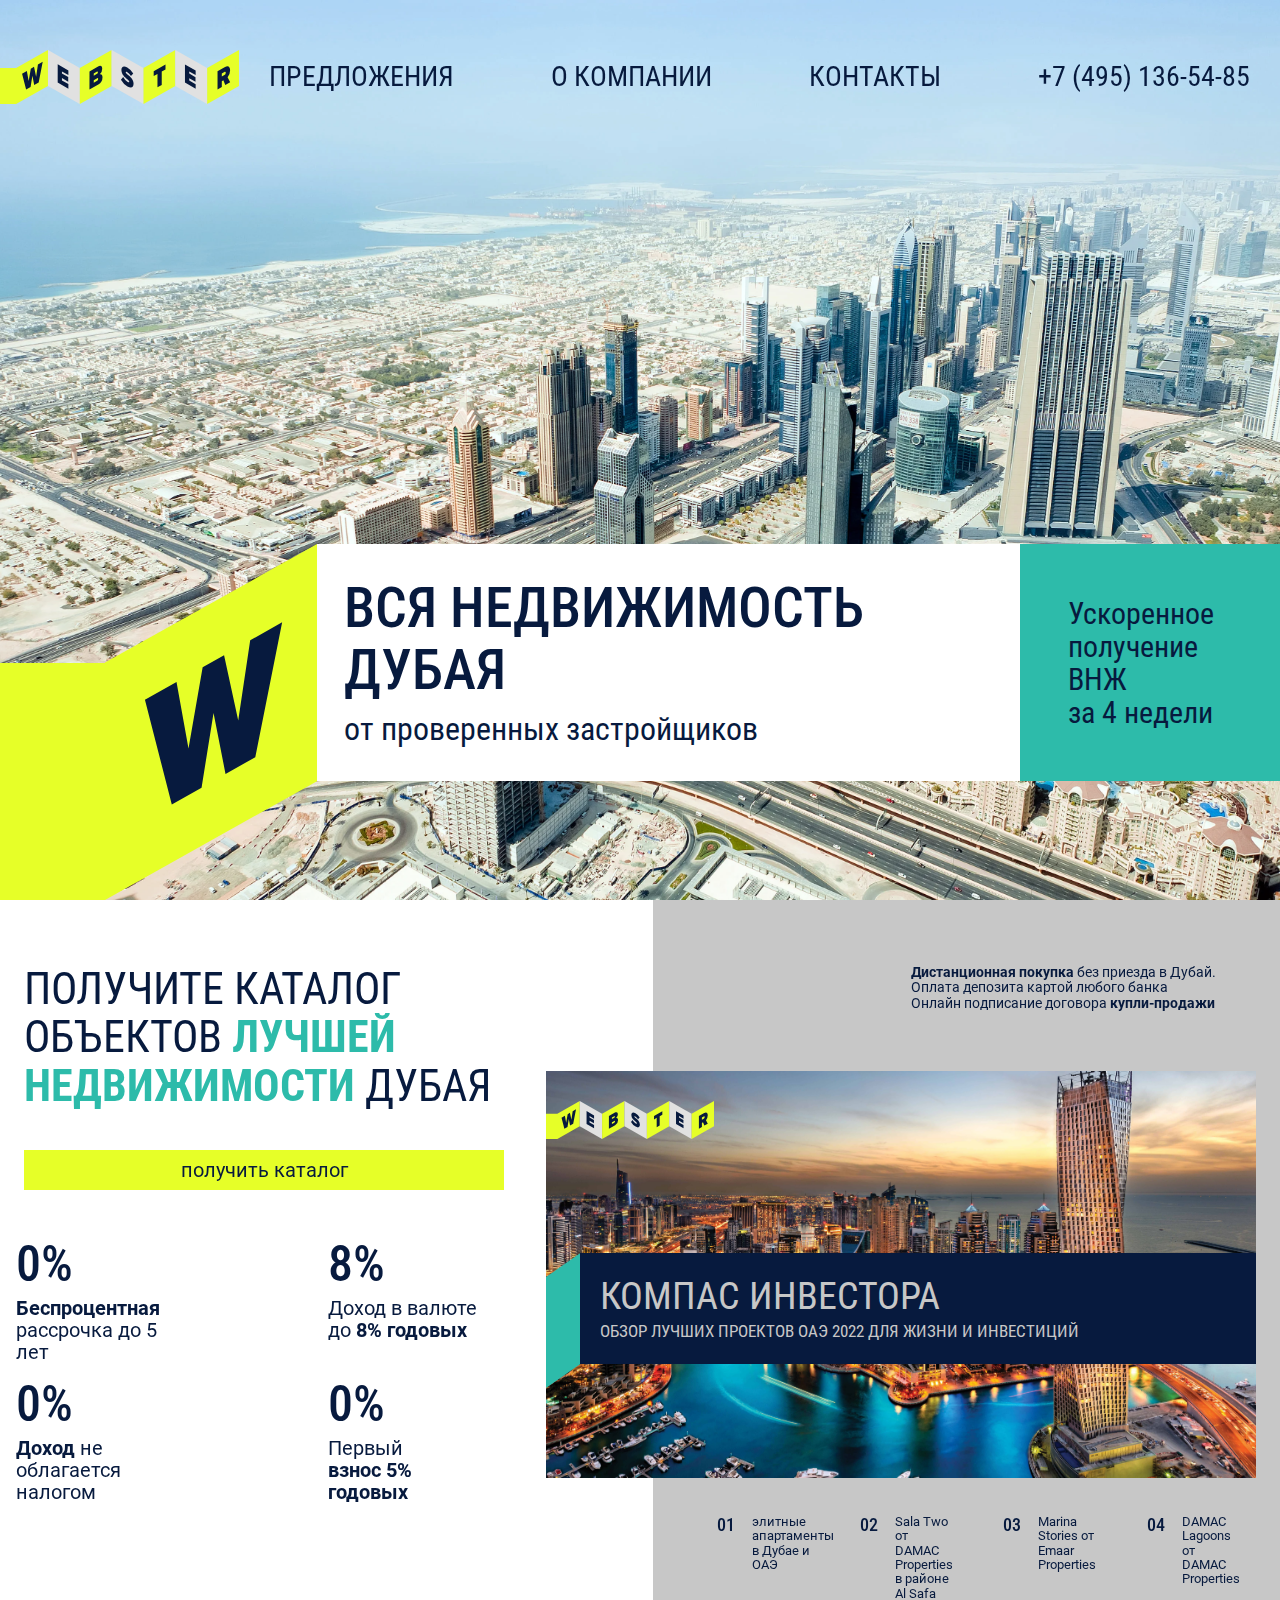
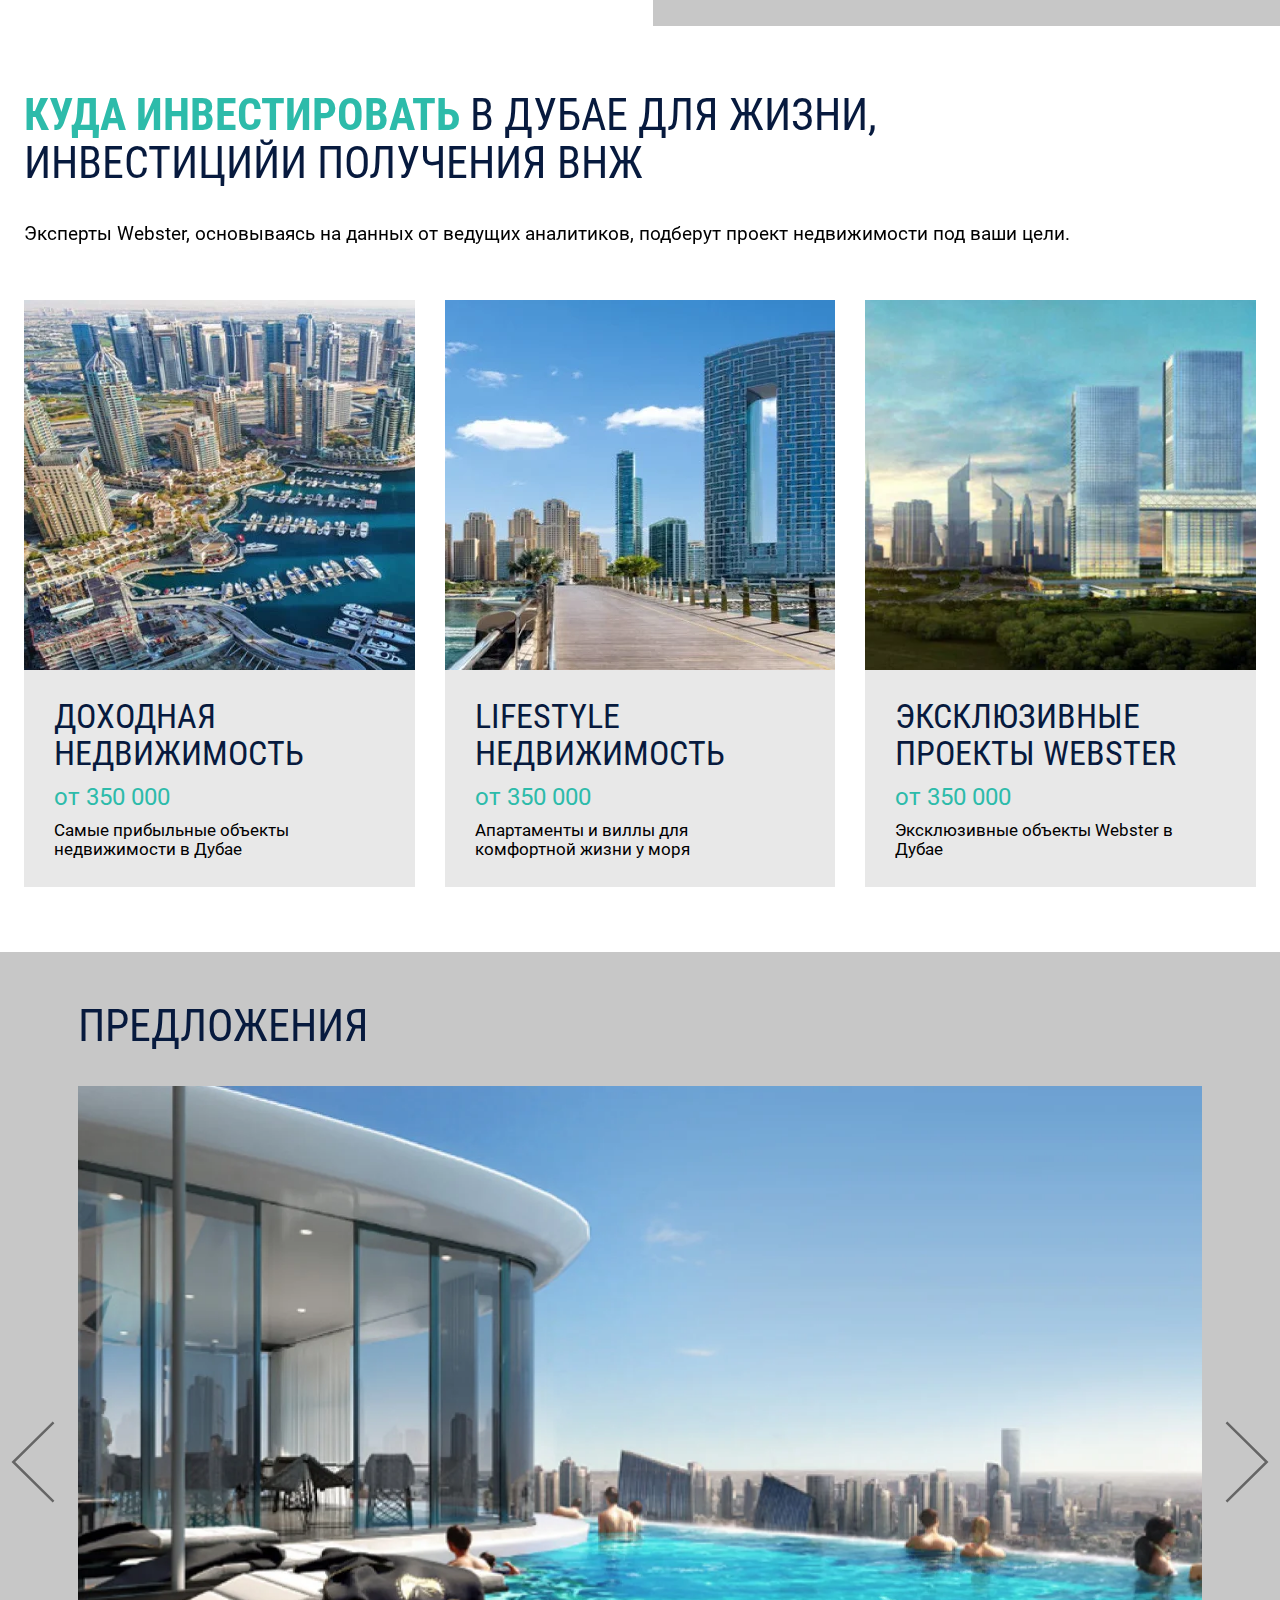
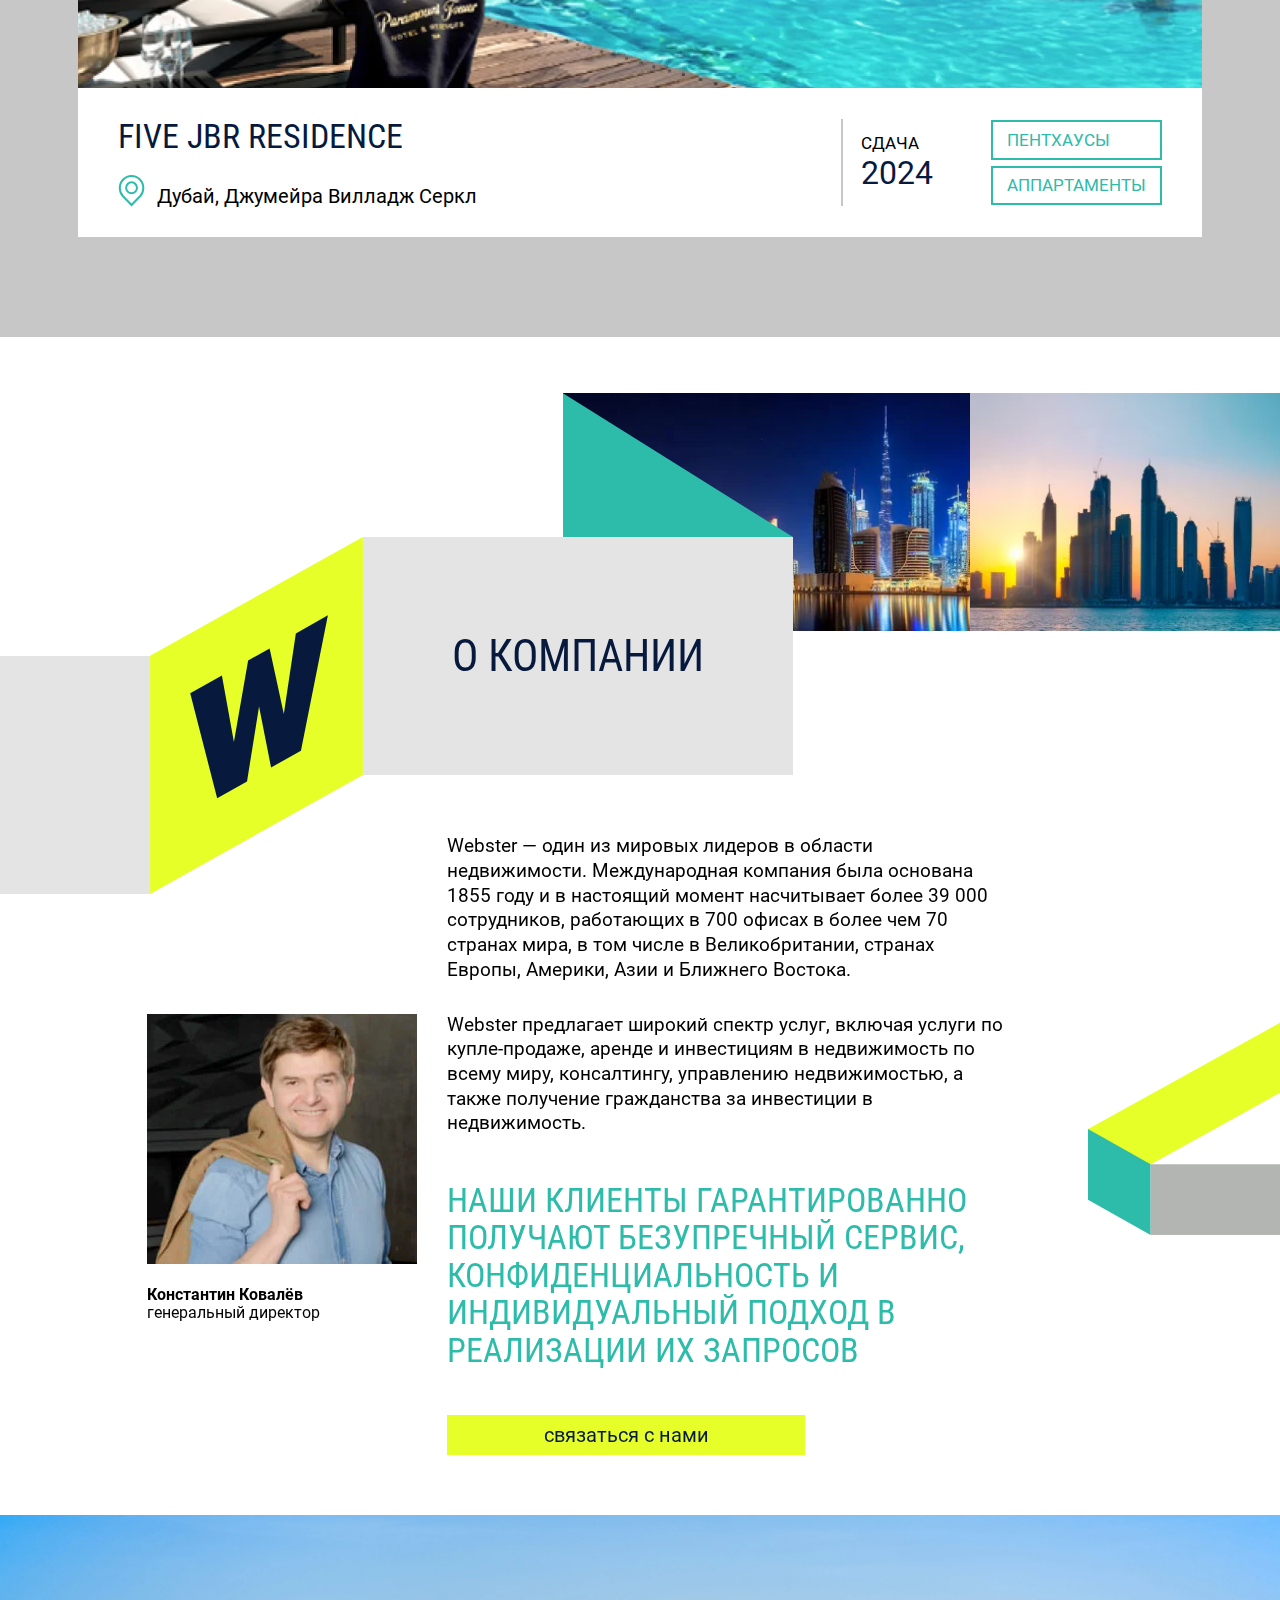
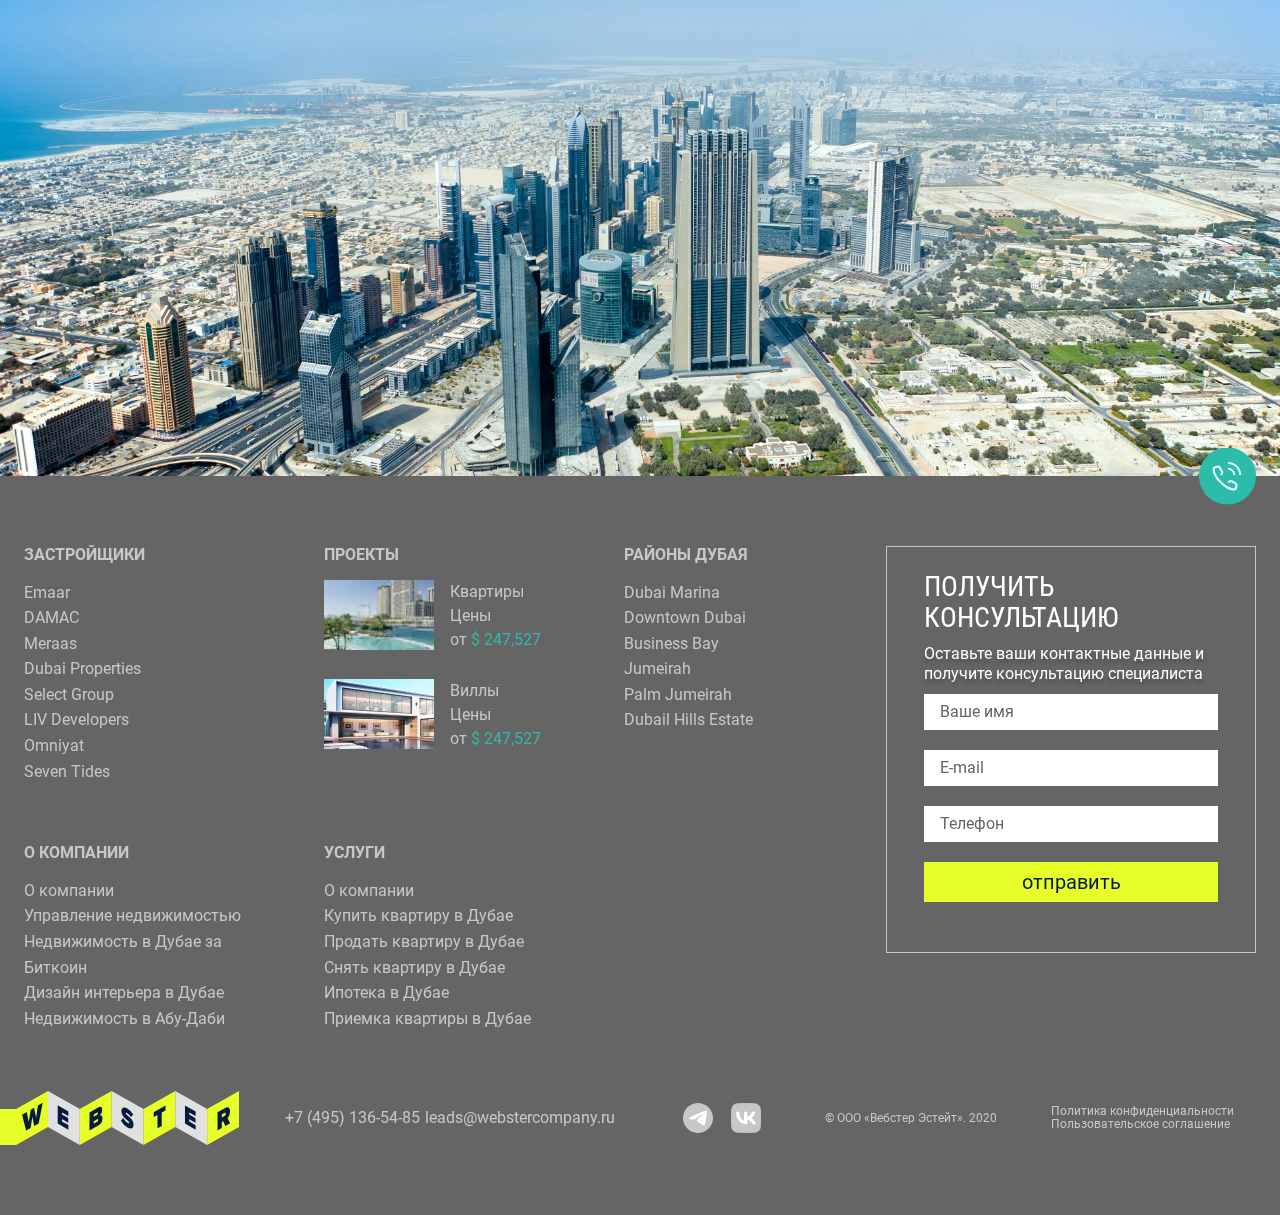
==== commit 378adea8: "fc" ====
--- a/index.html
+++ b/index.html
@@ -128,7 +128,7 @@
                                 alt="catalog">
                         </picture> -->
                         <img width="886" height="407" class="catalog__content-img" src="./img/catalog.jpg"
-                                alt="catalog">
+                            alt="catalog">
                         <div class="catalog__content-info ff-2">
                             <div class="catalog__content-title">
                                 КОМПАС ИНВЕСТОРа
@@ -199,7 +199,7 @@
             <div class="invest__slider swiper">
                 <div class="swiper-wrapper">
                     <div class="swiper-slide">
-                        <div class="invest__item">
+                        <a href="/" class="invest__item">
                             <picture>
                                 <source srcset="./img/invest-1.webp" type="image/webp">
                                 <img class="invest__img" width="490" height="370" src="./img/invest-1.jpg"
@@ -216,10 +216,11 @@
                                     Самые прибыльные объекты недвижимости в Дубае
                                 </p>
                             </div>
-                        </div>
+                        </a>
                     </div>
                     <div class="swiper-slide">
-                        <div class="invest__item">
+                        <a href="/" class="invest__item">
+
                             <picture>
                                 <source srcset="./img/invest-2.webp" type="image/webp">
                                 <img class="invest__img" width="490" height="370" src="./img/invest-2.jpg"
@@ -236,10 +237,10 @@
                                     Апартаменты и виллы для комфортной жизни у моря
                                 </p>
                             </div>
-                        </div>
+                        </a>
                     </div>
                     <div class="swiper-slide">
-                        <div class="invest__item">
+                        <a href="/" class="invest__item">
                             <picture>
                                 <source srcset="./img/invest-3.webp" type="image/webp">
                                 <img class="invest__img" width="490" height="370" src="./img/invest-3.jpg"
@@ -256,7 +257,7 @@
                                     Эксклюзивные объекты Webster в Дубае
                                 </p>
                             </div>
-                        </div>
+                        </a>
                     </div>
                 </div>
                 <div class="swiper-pagination invest__pagination"></div>
@@ -268,31 +269,99 @@
             <h2 class="suggest__title title">ПРЕДЛОЖЕНИЯ</h2>
             <div class="suggest__inner">
                 <div class="suggest__next">
-                    <svg class="arrow arrow--right" data-touch-hover width="44" height="82" viewBox="0 0 35 65" fill="none" xmlns="http://www.w3.org/2000/svg">
-                        <path d="M34 64L2 32.5L34 1" stroke-width="2"/>
+                    <svg class="arrow arrow--right" data-touch-hover width="44" height="82" viewBox="0 0 35 65"
+                        fill="none" xmlns="http://www.w3.org/2000/svg">
+                        <path d="M34 64L2 32.5L34 1" stroke-width="2" />
                     </svg>
                 </div>
                 <div class="suggest__prev">
-                    <svg class="arrow arrow--left" data-touch-hover width="44" height="82" viewBox="0 0 35 65" fill="none" xmlns="http://www.w3.org/2000/svg">
-                        <path d="M34 64L2 32.5L34 1" stroke-width="2"/>
+                    <svg class="arrow arrow--left" data-touch-hover width="44" height="82" viewBox="0 0 35 65"
+                        fill="none" xmlns="http://www.w3.org/2000/svg">
+                        <path d="M34 64L2 32.5L34 1" stroke-width="2" />
                     </svg>
                 </div>
                 <div class="suggest__slider swiper">
                     <div class="swiper-wrapper">
-                        <div class="swiper-slide">
+                        <a href="project.html" class="swiper-slide">
                             <picture>
                                 <source srcset="./img/cavalli-tower-galler.webp" type="image/webp">
                                 <img class="suggest__img img-fluid" width="1546" height="760"
                                     src="./img/cavalli-tower-galler.jpg" alt="cavalli-tower-galler">
                             </picture>
-                        </div>
-                        <div class="swiper-slide">
+                            <div class="suggest__info d-f-center">
+                                <div class="suggest__info-title">
+                                    <h4 class="title title--sec">Five JBR Residence</h4>
+                                    <span>
+                                        <svg width="27" height="32" viewBox="0 0 27 32" fill="none"
+                                            xmlns="http://www.w3.org/2000/svg">
+                                            <path
+                                                d="M13.5467 18.1959C16.5458 18.1959 18.977 15.7647 18.977 12.7656C18.977 9.76655 16.5458 7.33533 13.5467 7.33533C10.5477 7.33533 8.11646 9.76655 8.11646 12.7656C8.11646 15.7647 10.5477 18.1959 13.5467 18.1959Z"
+                                                stroke="#2DBBAA" stroke-width="2" stroke-miterlimit="10" />
+                                            <path
+                                                d="M22.0956 21.2359C24.0866 19.0868 25.3125 16.1885 25.3125 13.001C25.3074 6.37282 20.0439 1 13.5443 1C7.04476 1 1.78125 6.37282 1.78125 12.9958C1.78125 16.1885 3.00721 19.0816 4.99812 21.2307L13.5494 29.9616L22.0956 21.2307V21.2359Z"
+                                                stroke="#2DBBAA" stroke-width="2" stroke-miterlimit="10" />
+                                        </svg>
+                                        Дубай, Джумейра Вилладж Серкл
+                                    </span>
+                                </div>
+                                <div class="suggest__info-content d-f-center">
+                                    <div class="suggest__info-year">
+                                        сдача
+                                        <span>
+                                            2024
+                                        </span>
+                                    </div>
+                                    <div class="suggest__info-btns">
+                                        <div class="suggest__info-btn">
+                                            пентхаусы
+                                        </div>
+                                        <div class="suggest__info-btn">
+                                            Аппартаменты
+                                        </div>
+                                    </div>
+                                </div>
+                            </div>
+                        </a>
+                        <a href="project.html"  class="swiper-slide">
                             <picture>
                                 <source srcset="./img/dubai-2.webp" type="image/webp">
                                 <img class="suggest__img img-fluid" width="1546" height="760" src="./img/dubai-2.jpg"
                                     alt="cavalli-tower-galler">
                             </picture>
-                        </div>
+                            <div class="suggest__info d-f-center">
+                                <div class="suggest__info-title">
+                                    <h4 class="title title--sec">Five JBR Residence</h4>
+                                    <span>
+                                        <svg width="27" height="32" viewBox="0 0 27 32" fill="none"
+                                            xmlns="http://www.w3.org/2000/svg">
+                                            <path
+                                                d="M13.5467 18.1959C16.5458 18.1959 18.977 15.7647 18.977 12.7656C18.977 9.76655 16.5458 7.33533 13.5467 7.33533C10.5477 7.33533 8.11646 9.76655 8.11646 12.7656C8.11646 15.7647 10.5477 18.1959 13.5467 18.1959Z"
+                                                stroke="#2DBBAA" stroke-width="2" stroke-miterlimit="10" />
+                                            <path
+                                                d="M22.0956 21.2359C24.0866 19.0868 25.3125 16.1885 25.3125 13.001C25.3074 6.37282 20.0439 1 13.5443 1C7.04476 1 1.78125 6.37282 1.78125 12.9958C1.78125 16.1885 3.00721 19.0816 4.99812 21.2307L13.5494 29.9616L22.0956 21.2307V21.2359Z"
+                                                stroke="#2DBBAA" stroke-width="2" stroke-miterlimit="10" />
+                                        </svg>
+                                        Дубай, Джумейра Вилладж Серкл
+                                    </span>
+                                </div>
+                                <div class="suggest__info-content d-f-center">
+                                    <div class="suggest__info-year">
+                                        сдача
+                                        <span>
+                                            2024
+                                        </span>
+                                    </div>
+                                    <div class="suggest__info-btns">
+                                        <div class="suggest__info-btn">
+                                            пентхаусы
+                                        </div>
+                                        <div class="suggest__info-btn">
+                                            Аппартаменты
+                                        </div>
+                                    </div>
+                                </div>
+                            </div>
+                        </a>
                     </div>
                 </div>
             </div>
@@ -361,7 +430,7 @@
         </div>
         <img class="about__decor" width="306" height="234" src="./img/about-decor.svg" alt="about-decor">
     </div>
-    <div class="contacts">
+    <div class="contacts contacts--top">
         <picture>
             <!-- <source srcset="./img/dubai-2-mob.webp" media="(max-width: 767px)" type="image/webp"> -->
             <source srcset="./img/view-of-dubai-at-sunrise-uae2.jpg" media="(max-width: 560px)" type="image/jpeg">
@@ -688,4 +757,4 @@
     <script src="js/main.min.js"></script>
 </body>
 
-</html>
+</html>--- a/css/style.min.css
+++ b/css/style.min.css
@@ -1 +1,2 @@
-/*! modern-normalize v1.1.0 | MIT License | https://github.com/sindresorhus/modern-normalize */*,::after,::before{box-sizing:border-box}html{-moz-tab-size:4;tab-size:4}html{line-height:1.15;-webkit-text-size-adjust:100%}body{margin:0}body{font-family:system-ui,-apple-system,'Segoe UI',Roboto,Helvetica,Arial,sans-serif,'Apple Color Emoji','Segoe UI Emoji'}hr{height:0;color:inherit}abbr[title]{text-decoration:underline dotted}b,strong{font-weight:bolder}code,kbd,pre,samp{font-family:ui-monospace,SFMono-Regular,Consolas,'Liberation Mono',Menlo,monospace;font-size:1em}small{font-size:80%}sub,sup{font-size:75%;line-height:0;position:relative;vertical-align:baseline}sub{bottom:-.25em}sup{top:-.5em}table{text-indent:0;border-color:inherit}button,input,optgroup,select,textarea{font-family:inherit;font-size:100%;line-height:1.15;margin:0}button,select{text-transform:none}[type=button],[type=reset],[type=submit],button{-webkit-appearance:button}::-moz-focus-inner{border-style:none;padding:0}:-moz-focusring{outline:1px dotted ButtonText}:-moz-ui-invalid{box-shadow:none}legend{padding:0}progress{vertical-align:baseline}::-webkit-inner-spin-button,::-webkit-outer-spin-button{height:auto}[type=search]{-webkit-appearance:textfield;outline-offset:-2px}::-webkit-search-decoration{-webkit-appearance:none}::-webkit-file-upload-button{-webkit-appearance:button;font:inherit}summary{display:list-item}@font-face{font-family:Roboto;font-weight:400;font-style:normal;font-display:swap;src:local("Roboto Regular"),local("Roboto-Regular"),url(../fonts/Roboto/Roboto-Regular.ttf) format("truetype")}@font-face{font-family:'Roboto Condensed';font-weight:400;font-style:normal;font-display:swap;src:local("Roboto Condensed Regular"),local("RobotoCondensed-Regular"),url(../fonts/Roboto_Condensed/RobotoCondensed-Regular.ttf) format("truetype")}@font-face{font-family:'Roboto Condensed';font-weight:500;font-style:normal;font-display:swap;src:local("Roboto Condensed Medium"),local("RobotoCondensed-Medium"),url(../fonts/Roboto_Condensed/RobotoCondensed-Medium.ttf) format("truetype")}@font-face{font-family:Roboto;font-weight:500;font-style:normal;font-display:swap;src:local("Roboto Medium"),local("Roboto-Medium"),url(../fonts/Roboto/Roboto-Medium.ttf) format("truetype")}@font-face{font-family:Roboto;font-weight:700;font-style:normal;font-display:swap;src:local("Roboto Bold"),local("Roboto-Bold"),url(../fonts/Roboto/Roboto-Bold.ttf) format("truetype")}@font-face{font-family:'Roboto Condensed';font-weight:700;font-style:normal;font-display:swap;src:local("Roboto Condensed Bold"),local("RobotoCondensed-Bold"),url(../fonts/Roboto_Condensed/RobotoCondensed-Bold.ttf) format("truetype")}:root{--swiper-pagination-bullet-size:10px;--swiper-pagination-bullet-width:10px;--swiper-pagination-bullet-height:10px;--swiper-pagination-bullet-horizontal-gap:10.5px;--swiper-pagination-color:#2dbbaa;--swiper-pagination-bullet-inactive-color:#c7c7c7;--swiper-pagination-bullet-inactive-opacity:1}html{line-height:1.1;text-rendering:optimizeLegibility;scroll-behavior:smooth}body{font-family:Roboto,sans-serif;font-weight:400;font-size:19px;color:#000;-webkit-backface-visibility:hidden;backface-visibility:hidden;-webkit-tap-highlight-color:transparent;-webkit-touch-callout:none;-webkit-font-smoothing:antialiased;-moz-osx-font-smoothing:grayscale;position:relative}@-webkit-keyframes fadeIn{100%{opacity:1}}@keyframes fadeIn{100%{opacity:1}}ul{margin:0;padding:0;list-style:none}img,svg{vertical-align:middle}img{border:none}svg:not(:root){overflow:hidden}button,input,optgroup,select,textarea{font-family:inherit;font-size:100%;line-height:1.1;margin:0}a{text-decoration:none}button,input{overflow:visible}input:-webkit-autofill,input:-webkit-autofill:active,input:-webkit-autofill:focus,input:-webkit-autofill:hover{font-size:inherit;-webkit-box-shadow:0 0 0 40px #fff inset;box-shadow:0 0 0 40px #fff inset}button,select{text-transform:none}[type=button],[type=reset],[type=submit],button{-webkit-appearance:button}h1,h2,h3,h4,h5,h6{font-family:inherit;margin:0}p{margin:0}.img-fluid{width:100%;height:auto;max-width:100%}.container{width:100%;margin:0 auto;padding:0 24px;max-width:1222px}@media screen and (min-width:1224px){.container{max-width:1336px}}@media screen and (min-width:1899px){.container{max-width:1594px}}.ff-2{font-family:"Roboto Condensed",sans-serif}.title{font-size:44px;font-family:"Roboto Condensed",sans-serif;text-transform:uppercase;font-weight:400;color:#071a3e}@media screen and (max-width:1023px){.title{font-size:34px}}.title__decor{color:#2dbbaa;font-weight:700}.title--sec{font-size:34px}@media screen and (max-width:1023px){.title--sec{font-size:28px}}.d-f-center{display:-webkit-box;display:-webkit-flex;display:-ms-flexbox;display:flex;-webkit-box-align:center;-webkit-align-items:center;-ms-flex-align:center;align-items:center;-webkit-box-pack:start;-webkit-justify-content:flex-start;-ms-flex-pack:start;justify-content:flex-start}.column{-webkit-box-orient:vertical;-webkit-box-direction:normal;-webkit-flex-direction:column;-ms-flex-direction:column;flex-direction:column}.align-start{-webkit-box-align:start;-webkit-align-items:flex-start;-ms-flex-align:start;align-items:flex-start}.d-none{display:none!important}.swiper-pagination{position:static;bottom:0}.arrow{-webkit-transform-origin:center;-ms-transform-origin:center;transform-origin:center;stroke:#656565;-webkit-transition:stroke .3s ease;-o-transition:stroke .3s ease;transition:stroke .3s ease;cursor:pointer}.arrow--right{-webkit-transform:rotate(180deg);-ms-transform:rotate(180deg);transform:rotate(180deg)}.arrow[data-hover],.arrow[data-touch]{stroke:#2dbbaa}.base-input{width:100%;font-size:16px;background-color:#fff;border:0;border-radius:0;outline:0;white-space:nowrap;-webkit-appearance:none;-moz-appearance:none;appearance:none;padding:0 16px;font-weight:400;line-height:36px;color:#071a3e;height:36px;min-height:36px;display:block}.base-input::-webkit-input-placeholder{color:#656565}.base-input::-moz-placeholder{color:#656565}.base-input:-ms-input-placeholder{color:#656565}.base-input::-ms-input-placeholder{color:#656565}.base-input::placeholder{color:#656565}.base-input:focus::-webkit-input-placeholder{color:rgba(101,101,101,.6)}.base-input:focus::-moz-placeholder{color:rgba(101,101,101,.6)}.base-input:focus:-ms-input-placeholder{color:rgba(101,101,101,.6)}.base-input:focus::-ms-input-placeholder{color:rgba(101,101,101,.6)}.base-input:focus::placeholder{color:rgba(101,101,101,.6)}.btn{padding:10px;display:-webkit-box;display:-webkit-flex;display:-ms-flexbox;display:flex;-webkit-box-align:center;-webkit-align-items:center;-ms-flex-align:center;align-items:center;-webkit-box-pack:center;-webkit-justify-content:center;-ms-flex-pack:center;justify-content:center;cursor:pointer;font-weight:400;font-size:20px;text-transform:lowercase;line-height:1;color:#071a3e;background-color:#e6ff28;-webkit-user-select:none;-moz-user-select:none;-ms-user-select:none;user-select:none;outline:0;border:0;border-radius:0;-webkit-transition:all .25s ease;-o-transition:all .25s ease;transition:all .25s ease}.btn--disabled,.btn[data-hover],.btn[data-touch]{background-color:#daea61}.btn--disabled{opacity:.9;pointer-events:none}.header{position:absolute;top:0;left:0;z-index:99;width:100%}@media screen and (max-width:1023px){.header{position:fixed;width:100%}}.header__inner{padding-top:50px;width:100%}@media screen and (max-width:1023px){.header__inner{padding:0;display:-webkit-box;display:-webkit-flex;display:-ms-flexbox;display:flex;-webkit-box-orient:vertical;-webkit-box-direction:normal;-webkit-flex-direction:column;-ms-flex-direction:column;flex-direction:column;-webkit-box-align:start;-webkit-align-items:flex-start;-ms-flex-align:start;align-items:flex-start}}@media screen and (max-width:1023px){.header__top{display:-webkit-box;display:-webkit-flex;display:-ms-flexbox;display:flex;-webkit-box-align:center;-webkit-align-items:center;-ms-flex-align:center;align-items:center;-webkit-box-pack:justify;-webkit-justify-content:space-between;-ms-flex-pack:justify;justify-content:space-between;padding:12px 0;width:100%;background-color:#071a3e}}.header__logo{width:100%;-webkit-box-flex:1;-webkit-flex:1 1 100%;-ms-flex:1 1 100%;flex:1 1 100%;max-width:219px;-webkit-user-select:none;-moz-user-select:none;-ms-user-select:none;user-select:none}.header__logo img{pointer-events:none}@media screen and (min-width:1224px){.header__logo{max-width:239px}}@media screen and (max-width:1023px){.header__logo img{max-width:196px}}.header__nav{-webkit-box-flex:1;-webkit-flex:1 1 auto;-ms-flex:1 1 auto;flex:1 1 auto;display:-webkit-box;display:-webkit-flex;display:-ms-flexbox;display:flex;-webkit-box-align:center;-webkit-align-items:center;-ms-flex-align:center;align-items:center;-webkit-box-pack:justify;-webkit-justify-content:space-between;-ms-flex-pack:justify;justify-content:space-between;margin:0 auto}@media screen and (min-width:1899px){.header__nav{max-width:1280px;padding:0 100px}}@media screen and (max-width:1898px){.header__nav{max-width:1150px;padding:0 30px}}@media screen and (max-width:1023px){.header__nav{-webkit-box-orient:vertical;-webkit-box-direction:normal;-webkit-flex-direction:column;-ms-flex-direction:column;flex-direction:column;-webkit-box-align:start;-webkit-align-items:flex-start;-ms-flex-align:start;align-items:flex-start;margin:0;padding:0;padding:0;width:100%;background-color:#071a3e;height:500px;-webkit-box-pack:start;-webkit-justify-content:flex-start;-ms-flex-pack:start;justify-content:flex-start;max-height:0;pointer-events:none;-webkit-transition:max-height .25s ease .15s;-o-transition:max-height .25s ease .15s;transition:max-height .25s ease .15s}}.header__item{text-transform:uppercase;font-family:"Roboto Condensed",sans-serif;line-height:1.1;color:#071a3e;-webkit-transition:color .25s ease;-o-transition:color .25s ease;transition:color .25s ease;margin-right:5px;-webkit-user-select:none;-moz-user-select:none;-ms-user-select:none;user-select:none;font-size:28px}.header__item:last-child{margin-right:0}@media screen and (min-width:1224px){.header__item{margin-right:13px}}.header__item[data-hover],.header__item[data-touch]{color:#2dbbaa}@media screen and (max-width:1023px){.header__item{color:#c7c7c7;line-height:2.7;font-size:34px;margin:0;padding:0 22px;opacity:0;-webkit-transition:opacity .15s linear 0s;-o-transition:opacity .15s linear 0s;transition:opacity .15s linear 0s}.header__item:first-child{margin-top:65px}.header__item:last-child{margin-bottom:65px}}.header__btns{display:none}@media screen and (max-width:1023px){.header__btns{display:-webkit-box;display:-webkit-flex;display:-ms-flexbox;display:flex;-webkit-box-align:center;-webkit-align-items:center;-ms-flex-align:center;align-items:center;-webkit-box-pack:center;-webkit-justify-content:center;-ms-flex-pack:center;justify-content:center;position:relative;width:70px;height:30px;cursor:pointer;padding:0 20px}.header__btns[data-hover] svg,.header__btns[data-touch] svg{fill:#ff0}}.header__burger,.header__close{position:absolute;top:50%;left:50%;-webkit-transform-origin:center;-ms-transform-origin:center;transform-origin:center;width:30px;-webkit-transition:-webkit-transform 0s ease;transition:-webkit-transform 0s ease;-o-transition:transform 0s ease;transition:transform 0s ease;transition:transform 0s ease,-webkit-transform 0s ease}.header__burger svg,.header__close svg{-webkit-transition:fill .25s ease;-o-transition:fill .25s ease;transition:fill .25s ease}.header__burger{-webkit-transition:-webkit-transform .25s ease;transition:-webkit-transform .25s ease;-o-transition:transform .25s ease;transition:transform .25s ease;transition:transform .25s ease,-webkit-transform .25s ease;-webkit-transform:translate(-50%,-50%) scale(1);-ms-transform:translate(-50%,-50%) scale(1);transform:translate(-50%,-50%) scale(1)}.header__close{-webkit-transform:translate(-50%,-50%) scale(0);-ms-transform:translate(-50%,-50%) scale(0);transform:translate(-50%,-50%) scale(0)}.header--active .header__close{-webkit-transition:-webkit-transform .25s ease;transition:-webkit-transform .25s ease;-o-transition:transform .25s ease;transition:transform .25s ease;transition:transform .25s ease,-webkit-transform .25s ease;-webkit-transform:translate(-50%,-50%) scale(1);-ms-transform:translate(-50%,-50%) scale(1);transform:translate(-50%,-50%) scale(1)}.header--active .header__burger{-webkit-transform:translate(-50%,-50%) scale(0);-ms-transform:translate(-50%,-50%) scale(0);transform:translate(-50%,-50%) scale(0)}.header--active .header__nav{overflow:auto;pointer-events:all;max-height:500px;-webkit-transition:max-height .25s linear 0s;-o-transition:max-height .25s linear 0s;transition:max-height .25s linear 0s}.header--active .header__item{opacity:1;-webkit-transition:opacity .15s linear .25s;-o-transition:opacity .15s linear .25s;transition:opacity .15s linear .25s}.header--disable{pointer-events:none}.header--disable .header__nav{overflow:hidden}.intro{min-height:calc(var(--vh,1vh) * 100);position:relative;display:-webkit-box;display:-webkit-flex;display:-ms-flexbox;display:flex;-webkit-box-align:end;-webkit-align-items:flex-end;-ms-flex-align:end;align-items:flex-end;-webkit-box-pack:start;-webkit-justify-content:flex-start;-ms-flex-pack:start;justify-content:flex-start;padding-top:200px;-webkit-transition:height 2s linear;-o-transition:height 2s linear;transition:height 2s linear}.intro__bg{position:absolute;top:0;left:0;width:100%;height:100%;-o-object-fit:cover;object-fit:cover;-o-object-position:top center;object-position:top center;z-index:0;background-color:#c3d6d4;pointer-events:none;-webkit-user-select:none;-moz-user-select:none;-ms-user-select:none;user-select:none}@media screen and (max-width:767px){.intro__bg{-o-object-position:46% 0;object-position:46% 0}}.intro__inner{display:-webkit-box;display:-webkit-flex;display:-ms-flexbox;display:flex;-webkit-box-orient:horizontal;-webkit-box-direction:normal;-webkit-flex-direction:row;-ms-flex-direction:row;flex-direction:row;-webkit-box-align:stretch;-webkit-align-items:stretch;-ms-flex-align:stretch;align-items:stretch;padding-bottom:119px;position:relative;z-index:1;max-width:1305px;overflow:hidden;-webkit-box-flex:0;-webkit-flex:0 0 100%;-ms-flex:0 0 100%;flex:0 0 100%;padding-left:317px}@media screen and (min-width:1899px){.intro__inner{max-width:1600px}}.intro__inner-item{height:237px}.intro__inner::after{content:'';position:absolute;top:0;left:105px;background-image:url(../img/w.svg);background-repeat:no-repeat;background-position:top right;background-size:contain;width:212px;height:100%}@media screen and (max-width:1023px){.intro__inner::after{left:54px}}@media screen and (max-width:767px){.intro__inner::after{display:none;content:none}}.intro__inner::before{content:'';position:absolute;bottom:0;left:0;background-color:#e6ff28;width:105px;height:237.5px}@media screen and (max-width:1023px){.intro__inner::before{width:61px;height:230.5px}}@media screen and (max-width:767px){.intro__inner::before{width:55px;height:224px;-webkit-transform:skewY(-27deg);-ms-transform:skewY(-27deg);transform:skewY(-27deg);bottom:101px}}@media screen and (max-width:1023px){.intro__inner{padding-bottom:115px;padding-left:265.4px}.intro__inner-item{height:230px}}@media screen and (max-width:767px){.intro__inner{-webkit-box-orient:vertical;-webkit-box-direction:normal;-webkit-flex-direction:column;-ms-flex-direction:column;flex-direction:column;padding-left:55px}.intro__inner-item{height:auto}}.intro__title{-webkit-box-flex:0;-webkit-flex:0 1 100%;-ms-flex:0 1 100%;flex:0 1 100%;padding:0 27px;background-color:#fff;font-size:44px;font-weight:500;color:#071a3e;text-transform:uppercase;line-height:1.12;max-width:73%;position:relative;-webkit-box-align:start;-webkit-align-items:flex-start;-ms-flex-align:start;align-items:flex-start;-webkit-box-pack:center;-webkit-justify-content:center;-ms-flex-pack:center;justify-content:center}@media screen and (min-width:1224px){.intro__title{font-size:56px}}.intro__title span{text-transform:lowercase;font-weight:400;font-size:30px;line-height:1.17;margin-top:9px}@media screen and (min-width:1224px){.intro__title span{font-size:32px}}@media screen and (max-width:1023px){.intro__title{font-size:35px}.intro__title span{font-size:18px}}@media screen and (max-width:767px){.intro__title{max-width:100%;height:180px;padding:0 16px;-webkit-flex-basis:auto;-ms-flex-preferred-size:auto;flex-basis:auto}.intro__title span{margin-top:2px}}.intro__sub-title{-webkit-box-flex:1;-webkit-flex:1 1 auto;-ms-flex:1 1 auto;flex:1 1 auto;padding:0 35px;background-color:#2dbbaa;color:#071a3e;font-size:30px;text-transform:none}@media screen and (min-width:1224px){.intro__sub-title{padding:0 48px}}@media screen and (max-width:1023px){.intro__sub-title{font-size:20px}.intro__sub-title br{display:none}}@media screen and (max-width:767px){.intro__sub-title{font-size:16px;height:44px;padding:0 16px}}@media screen and (max-width:560px){.intro__sub-title{font-size:15px;padding-right:10px}}.catalog{padding-top:65px;padding-bottom:25px;color:#071a3e;position:relative}@media screen and (max-width:1223px){.catalog .container{padding-right:0}}@media screen and (max-width:1023px){.catalog{padding-bottom:0}.catalog .container{padding:0}}.catalog::after{content:'';position:absolute;height:100%;right:0;top:0;width:49%;background-color:#c7c7c7;z-index:0}@media screen and (max-width:1023px){.catalog::after{content:none;display:none}}.catalog__inner{display:-webkit-box;display:-webkit-flex;display:-ms-flexbox;display:flex;-webkit-box-align:start;-webkit-align-items:flex-start;-ms-flex-align:start;align-items:flex-start;-webkit-box-pack:justify;-webkit-justify-content:space-between;-ms-flex-pack:justify;justify-content:space-between;position:relative;z-index:1}@media screen and (max-width:1023px){.catalog__inner{-webkit-box-orient:vertical;-webkit-box-direction:normal;-webkit-flex-direction:column;-ms-flex-direction:column;flex-direction:column;-webkit-box-align:center;-webkit-align-items:center;-ms-flex-align:center;align-items:center}}.catalog__text{max-width:39%;-webkit-box-flex:0;-webkit-flex:0 0 100%;-ms-flex:0 0 100%;flex:0 0 100%}.catalog__text-btn{margin-bottom:40px;width:100%}@media screen and (min-width:1899px){.catalog__text-btn{max-width:92%}}@media screen and (max-width:1223px){.catalog__text-btn{max-width:300px}}@media screen and (max-width:1023px){.catalog__text-btn{-webkit-box-ordinal-group:4;-webkit-order:3;-ms-flex-order:3;order:3;max-width:100%;margin-top:25px}}@media screen and (min-width:1899px){.catalog__text-header{max-width:90%}}@media screen and (max-width:1223px){.catalog__text{max-width:44%}}@media screen and (max-width:1023px){.catalog__text{width:100%;max-width:100%;padding:0 24px;display:-webkit-box;display:-webkit-flex;display:-ms-flexbox;display:flex;-webkit-box-orient:vertical;-webkit-box-direction:normal;-webkit-flex-direction:column;-ms-flex-direction:column;flex-direction:column;-webkit-box-align:start;-webkit-align-items:flex-start;-ms-flex-align:start;align-items:flex-start}}.catalog__text .title{margin-bottom:40px}@media screen and (max-width:1023px){.catalog__text .title{margin-bottom:25px}}.catalog__items{display:-webkit-box;display:-webkit-flex;display:-ms-flexbox;display:flex;-webkit-flex-wrap:wrap;-ms-flex-wrap:wrap;flex-wrap:wrap;-webkit-box-align:stretch;-webkit-align-items:stretch;-ms-flex-align:stretch;align-items:stretch;-webkit-box-pack:justify;-webkit-justify-content:space-between;-ms-flex-pack:justify;justify-content:space-between;margin:0 -15px;width:100%}@media screen and (max-width:767px){.catalog__items{margin:0}}.catalog__item{-webkit-box-flex:0;-webkit-flex:0 0 35%;-ms-flex:0 0 35%;flex:0 0 35%;padding:7px;font-size:20px}@media screen and (max-width:1223px){.catalog__item{-webkit-box-flex:0;-webkit-flex:0 0 50%;-ms-flex:0 0 50%;flex:0 0 50%}}@media screen and (max-width:767px){.catalog__item{max-width:calc(50% - 30px);padding:0 0 15px 0;font-size:16px}}.catalog__item-title{font-size:50px;font-weight:500;margin-bottom:5px}@media screen and (max-width:767px){.catalog__item-title{font-size:46px}}.catalog__item-text span{font-weight:700}@media screen and (max-width:767px){.catalog__item-text{font-size:16px}}.catalog__content{max-width:45%;-webkit-box-flex:0;-webkit-flex:0 0 100%;-ms-flex:0 0 100%;flex:0 0 100%;display:-webkit-box;display:-webkit-flex;display:-ms-flexbox;display:flex;-webkit-box-orient:vertical;-webkit-box-direction:normal;-webkit-flex-direction:column;-ms-flex-direction:column;flex-direction:column;-webkit-box-align:end;-webkit-align-items:flex-end;-ms-flex-align:end;align-items:flex-end}@media screen and (max-width:1223px){.catalog__content{max-width:50%}}@media screen and (max-width:1023px){.catalog__content{max-width:100%;width:100%;background-color:#c7c7c7}}.catalog__content-text{margin-left:auto;margin-bottom:60px;font-size:14px;max-width:345px}.catalog__content-text span{font-weight:700}@media screen and (max-width:1023px){.catalog__content-text{margin:0;margin-right:auto;padding:30px 24px;max-width:calc(345px + 48px)}}.catalog__content-media{min-width:128%;position:relative}@media screen and (max-width:1223px){.catalog__content-media{min-width:108%}}@media screen and (max-width:1023px){.catalog__content-media{-webkit-box-ordinal-group:0;-webkit-order:-1;-ms-flex-order:-1;order:-1;min-width:100%}}.catalog__content-img{min-height:407px;width:auto;-o-object-fit:cover;object-fit:cover;max-width:100%;min-width:100%;-o-object-position:center right;object-position:center right;pointer-events:none;-webkit-user-select:none;-moz-user-select:none;-ms-user-select:none;user-select:none}@media screen and (max-width:1023px){.catalog__content-img{min-height:363px;-o-object-position:83% center;object-position:83% center}}.catalog__content-logo{position:absolute;pointer-events:none;-webkit-user-select:none;-moz-user-select:none;-ms-user-select:none;user-select:none;top:30px;left:0;max-width:168px}.catalog__content-info{background-color:#071a3e;color:#c7c7c7;text-transform:uppercase;font-size:17px;position:absolute;width:calc(100% - 34px);top:calc(50% + 34px);left:0;-webkit-transform:translateY(-50%);-ms-transform:translateY(-50%);transform:translateY(-50%);margin-left:34px;padding:23px 20px}.catalog__content-info::after{content:'';position:absolute;top:0;left:-34px;width:34px;height:100%;background-color:#2dbbaa;-webkit-transform:skewY(-35deg);-ms-transform:skewY(-35deg);transform:skewY(-35deg);-webkit-transform-origin:100% 0;-ms-transform-origin:100% 0;transform-origin:100% 0}.catalog__content-title{font-size:38px;text-transform:uppercase;margin-bottom:5px}.catalog__links{-webkit-box-align:stretch;-webkit-align-items:stretch;-ms-flex-align:stretch;align-items:stretch;-webkit-box-pack:justify;-webkit-justify-content:space-between;-ms-flex-pack:justify;justify-content:space-between;margin-top:37px;padding:0 15px}@media screen and (max-width:1023px){.catalog__links{-webkit-flex-wrap:wrap;-ms-flex-wrap:wrap;flex-wrap:wrap;margin-right:auto;padding-bottom:12px;width:100%;max-width:700px}}.catalog__link{color:#071a3e;font-size:13px;display:-webkit-box;display:-webkit-flex;display:-ms-flexbox;display:flex;-webkit-box-align:start;-webkit-align-items:flex-start;-ms-flex-align:start;align-items:flex-start;max-width:18%;-webkit-box-flex:0;-webkit-flex:0 0 100%;-ms-flex:0 0 100%;flex:0 0 100%}@media screen and (max-width:1223px){.catalog__link{max-width:24.5%}}@media screen and (max-width:1023px){.catalog__link{padding-right:28px;padding-bottom:28px;max-width:50%}.catalog__link-text{max-width:120px}}.catalog__link-count{font-weight:500;font-size:18px;-webkit-box-flex:0;-webkit-flex:0 0 25%;-ms-flex:0 0 25%;flex:0 0 25%;min-width:35px;-webkit-transition:all .25s ease;-o-transition:all .25s ease;transition:all .25s ease;-webkit-transform-origin:top left;-ms-transform-origin:top left;transform-origin:top left}.catalog__link[data-hover] .catalog__link-count,.catalog__link[data-touch] .catalog__link-count{color:#2dbbaa;-webkit-transform:scale(1.25);-ms-transform:scale(1.25);transform:scale(1.25)}.invest{padding:65px 0}.invest__header{margin-bottom:55px}@media screen and (max-width:1223px){.invest__header{margin-bottom:25px}}@media screen and (max-width:767px){.invest__header{font-size:17px}}.invest__header .title{margin-bottom:36px}@media screen and (max-width:1223px){.invest__header .title{margin-bottom:16px}}.invest__slider{-webkit-user-select:none;-moz-user-select:none;-ms-user-select:none;user-select:none}.invest__item{height:587px;width:100%;background-color:#e8e8e8;display:-webkit-inline-box;display:-webkit-inline-flex;display:-ms-inline-flexbox;display:inline-flex;-webkit-box-orient:vertical;-webkit-box-direction:normal;-webkit-flex-direction:column;-ms-flex-direction:column;flex-direction:column;-webkit-user-select:none;-moz-user-select:none;-ms-user-select:none;user-select:none}@media screen and (min-width:1224px){.invest__item{max-width:490px}}.invest__item-text{padding:0 30px;height:100%;display:-webkit-box;display:-webkit-flex;display:-ms-flexbox;display:flex;-webkit-box-orient:vertical;-webkit-box-direction:normal;-webkit-flex-direction:column;-ms-flex-direction:column;flex-direction:column;-webkit-box-pack:center;-webkit-justify-content:center;-ms-flex-pack:center;justify-content:center}@media screen and (max-width:767px){.invest__item-text{padding:0 20px}}.invest__img{height:370px;width:100%;-o-object-fit:cover;object-fit:cover;-o-object-position:center;object-position:center}.invest__price{font-size:24px;color:#2dbbaa;line-height:48px}.invest__text{font-size:17px;max-width:306px;max-height:57px;overflow:hidden}.invest__pagination{padding-top:50px}@media screen and (max-width:1023px){.invest__pagination{padding-top:25px}}.suggest{padding:50px 0 100px;background-color:#c7c7c7}@media screen and (max-width:1023px){.suggest{padding:40px 0}.suggest .container{padding:0}}.suggest__title{margin-bottom:36px}@media screen and (max-width:1440px){.suggest__title{padding-left:54px}}@media screen and (max-width:1023px){.suggest__title{padding:0 24px;margin-bottom:20px}}.suggest__img{height:760px;width:100%;-o-object-fit:cover;object-fit:cover;-o-object-position:center;object-position:center;max-height:calc(var(--vh,1vh) * 100)}@media screen and (max-width:1023px){.suggest__img{height:560px}}@media screen and (max-width:767px){.suggest__img{height:360px}}.suggest__inner{position:relative}@media screen and (max-width:1440px){.suggest__inner{padding:0 54px}}@media screen and (max-width:1023px){.suggest__inner{padding:0}}.suggest__next,.suggest__prev{position:absolute;top:50%;-webkit-transform:translateY(-50%);-ms-transform:translateY(-50%);transform:translateY(-50%);z-index:2;display:-webkit-inline-box;display:-webkit-inline-flex;display:-ms-inline-flexbox;display:inline-flex;-webkit-box-align:center;-webkit-align-items:center;-ms-flex-align:center;align-items:center;-webkit-box-pack:center;-webkit-justify-content:center;-ms-flex-pack:center;justify-content:center}.suggest__next svg,.suggest__prev svg{width:44px;height:auto}@media screen and (max-width:1023px){.suggest__next,.suggest__prev{display:none}}.suggest__prev{-webkit-transform:translate(-130%,-50%);-ms-transform:translate(-130%,-50%);transform:translate(-130%,-50%);left:0}@media screen and (max-width:1440px){.suggest__prev{-webkit-transform:translate(-30%,-50%);-ms-transform:translate(-30%,-50%);transform:translate(-30%,-50%)}}.suggest__next{-webkit-transform:translate(130%,-50%);-ms-transform:translate(130%,-50%);transform:translate(130%,-50%);right:0}@media screen and (max-width:1440px){.suggest__next{-webkit-transform:translate(30%,-50%);-ms-transform:translate(30%,-50%);transform:translate(30%,-50%)}}.suggest__pagination{display:none}@media screen and (max-width:1023px){.suggest__pagination{display:block;padding-top:35px}}.suggest__pagination .swiper-pagination-bullet{background:#fff}.suggest__pagination .swiper-pagination-bullet-active{background:#2dbbaa}.about{overflow:hidden;padding-top:200px;position:relative}@media screen and (max-width:767px){.about{padding-top:70px}}.about__header{display:-webkit-box;display:-webkit-flex;display:-ms-flexbox;display:flex;-webkit-box-align:start;-webkit-align-items:flex-start;-ms-flex-align:start;align-items:flex-start}.about__w{height:357px;min-width:213px;position:relative;display:-webkit-inline-box;display:-webkit-inline-flex;display:-ms-inline-flexbox;display:inline-flex;font-size:0;margin-left:150px}@media screen and (min-width:1899px){.about__w{margin-left:188px}}.about__w::after{content:'';position:absolute;top:0;left:0;background-image:url(../img/w.svg);background-repeat:no-repeat;background-position:top left;background-size:contain;width:100%;height:100%;z-index:2}.about__w::before{content:'';position:absolute;height:66.7%;width:150px;bottom:0;left:-150px;z-index:1;background-color:#e4e4e4}@media screen and (min-width:1899px){.about__w::before{width:188px;left:-188px}}@media screen and (max-width:1223px){.about__w{margin-left:55px}.about__w::before{width:55px;left:-55px}}@media screen and (max-width:767px){.about__w{margin-left:25px;height:120px;min-width:72px}.about__w::before{width:25px;left:-25px}}.about__title{height:238px;min-width:430px;background-color:#e4e4e4;-webkit-box-pack:center;-webkit-justify-content:center;-ms-flex-pack:center;justify-content:center}@media screen and (max-width:767px){.about__title{height:80px;min-width:240px}}.about__images{height:238px;-webkit-box-flex:1;-webkit-flex:1 1 auto;-ms-flex:1 1 auto;flex:1 1 auto;position:relative;display:-webkit-box;display:-webkit-flex;display:-ms-flexbox;display:flex;-webkit-box-align:center;-webkit-align-items:center;-ms-flex-align:center;align-items:center;-webkit-flex-wrap:nowrap;-ms-flex-wrap:nowrap;flex-wrap:nowrap}.about__images::after{width:230px;height:100%;content:'';position:absolute;top:0;left:0;background-color:#2dbbaa;-webkit-transform:skewY(32deg);-ms-transform:skewY(32deg);transform:skewY(32deg);-webkit-transform-origin:bottom right;-ms-transform-origin:bottom right;transform-origin:bottom right;left:-230px;z-index:-1}@media screen and (max-width:767px){.about__images::after{width:70px;left:-70px}}@media screen and (max-width:767px){.about__images{height:80px}}.about__img{position:absolute;width:calc(60% + 230px / 2);height:100%;top:0;left:0;-o-object-fit:cover;object-fit:cover;-o-object-position:center;object-position:center;z-index:-2;-webkit-transform:translate(-230px,-144px);-ms-transform:translate(-230px,-144px);transform:translate(-230px,-144px)}@media screen and (max-width:1023px){.about__img{width:calc(100% + 230px)}}@media screen and (max-width:767px){.about__img{-webkit-transform:translate(-70px,-44px);-ms-transform:translate(-70px,-44px);transform:translate(-70px,-44px);width:calc(100% + 70px)}}.about__img--sec{width:calc(40% + 230px / 2);-webkit-transform:translate(calc(-230px / 2),-144px);-ms-transform:translate(calc(-230px / 2),-144px);transform:translate(calc(-230px / 2),-144px);left:60%}@media screen and (max-width:1023px){.about__img--sec{display:none}}.about__inner{display:-webkit-box;display:-webkit-flex;display:-ms-flexbox;display:flex;-webkit-box-align:start;-webkit-align-items:flex-start;-ms-flex-align:start;align-items:flex-start;padding-top:120px}@media screen and (max-width:767px){.about__inner{-webkit-box-orient:vertical;-webkit-box-direction:reverse;-webkit-flex-direction:column-reverse;-ms-flex-direction:column-reverse;flex-direction:column-reverse;padding-top:20px;font-size:17px}}.about__team{max-width:270px;width:100%;-webkit-box-flex:0;-webkit-flex:0 0 100%;-ms-flex:0 0 100%;flex:0 0 100%;margin-right:30px}@media screen and (max-width:1440px){.about__team{margin-left:123px}}@media screen and (max-width:1223px){.about__team{margin-left:31px}}@media screen and (max-width:767px){.about__team{margin:0;max-width:400px}}@media screen and (min-width:1441px){.about__team{margin-right:58px}}@media screen and (min-width:1899px){.about__team{margin-right:123px}}.about__team p{margin-top:22px;font-size:16px}.about__team p b{display:block;font-weight:700}@media screen and (max-width:767px){.about__team p{margin-top:16px}}.about__team .btn{display:none}@media screen and (max-width:767px){.about__team .btn{display:-webkit-box;display:-webkit-flex;display:-ms-flexbox;display:flex;max-width:400px;width:100%;margin-top:16px}}.about__info{-webkit-transform:translateY(-180px);-ms-transform:translateY(-180px);transform:translateY(-180px);max-width:560px;width:100%}@media screen and (min-width:1441px){.about__info{max-width:780px}}@media screen and (max-width:1023px){.about__info{-webkit-box-flex:1;-webkit-flex:1 1 auto;-ms-flex:1 1 auto;flex:1 1 auto;max-width:initial}}@media screen and (max-width:767px){.about__info{-webkit-transform:translateY(0);-ms-transform:translateY(0);transform:translateY(0)}}.about__info-title{color:#2dbbaa;padding:16px 0 46px}.about__info .btn{max-width:358px;width:100%}@media screen and (max-width:767px){.about__info .btn{display:none}}.about__text p{margin-bottom:30px;line-height:1.3}.about__decor{position:absolute;bottom:0;right:-5%;width:20%;max-width:25%;height:auto;-webkit-transform:translateY(-400px);-ms-transform:translateY(-400px);transform:translateY(-400px)}@media screen and (min-width:1441px){.about__decor{-webkit-transform:translateY(-280px);-ms-transform:translateY(-280px);transform:translateY(-280px)}}@media screen and (min-width:1899px){.about__decor{width:23%;right:0}}@media screen and (max-width:1223px){.about__decor{right:-10%}}@media screen and (max-width:1023px){.about__decor{display:none}}.media-icon__bg{fill:#c7c7c7}.media-icon__item{fill:#fff}.media-icon__bg,.media-icon__item{-webkit-transition:fill .25s ease;-o-transition:fill .25s ease;transition:fill .25s ease}.contacts{margin-top:-180px;padding-top:37px;font-size:16px}.contacts a{color:#c7c7c7;-webkit-transition:color .25s ease;-o-transition:color .25s ease;transition:color .25s ease}.contacts a[data-hover],.contacts a[data-touch]{color:#e6ff28}@media screen and (min-width:1224px){.contacts{padding-top:60px}}@media screen and (max-width:1023px){.contacts .container{padding:0}}@media screen and (max-width:767px){.contacts{margin-top:0}}.contacts__bg{max-height:calc(var(--vh,1vh) * 100);height:561px;width:100%;-o-object-fit:cover;object-fit:cover;display:block;-o-object-position:center;object-position:center;background-color:#c3d6d4}@media screen and (max-width:767px){.contacts__bg{height:400px}}@media screen and (max-width:560px){.contacts__bg{height:auto;max-width:100%}}.contacts__inner{background-color:#656565;color:#c7c7c7;padding:70px 0}@media screen and (max-width:1023px){.contacts__inner{padding-top:0;padding-bottom:30px}}.contacts__inner-items{display:-webkit-box;display:-webkit-flex;display:-ms-flexbox;display:flex;-webkit-box-align:start;-webkit-align-items:flex-start;-ms-flex-align:start;align-items:flex-start;position:relative}@media screen and (max-width:1023px){.contacts__inner-items{-webkit-box-orient:vertical;-webkit-box-direction:reverse;-webkit-flex-direction:column-reverse;-ms-flex-direction:column-reverse;flex-direction:column-reverse}}.contacts__ring{position:absolute;top:-70px;right:0;width:57px;height:57px;z-index:2;-webkit-transform:translateY(-50%);-ms-transform:translateY(-50%);transform:translateY(-50%)}.contacts__ring[data-hover] img,.contacts__ring[data-touch] img{-webkit-animation:ring 1s ease-in-out infinite normal forwards;animation:ring 1s ease-in-out infinite normal forwards}@media screen and (min-width:1441px){.contacts__ring{right:-60px}}@media screen and (max-width:1023px){.contacts__ring{top:0}}@media screen and (max-width:1023px){.contacts__ring{display:none}}.contacts__form{-webkit-box-flex:0;-webkit-flex:0 0 100%;-ms-flex:0 0 100%;flex:0 0 100%;max-width:298px;border:1px solid #c7c7c7;padding:25px 37px 50px;color:#fff;margin-left:5px;width:100%}@media screen and (max-width:1023px){.contacts__form{margin-left:0;border-left:0;border-right:0;max-width:100%;padding-bottom:30px;margin-bottom:30px}}@media screen and (min-width:1224px){.contacts__form{max-width:370px}}@media screen and (min-width:1441px){.contacts__form{max-width:408px}}@media screen and (min-width:1899px){.contacts__form{max-width:490px}}.contacts__form-title{font-size:28px;text-transform:uppercase;margin-bottom:10px}.contacts__form-info{line-height:1.26;max-width:280px;margin-bottom:10px;text-shadow:0 4px 4px rgba(0,0,0,.25)}.contacts__form-item{margin-bottom:20px}.contacts__form-btn{margin-top:7px;width:100%}.contacts__block{display:-webkit-box;display:-webkit-flex;display:-ms-flexbox;display:flex;-webkit-flex-wrap:wrap;-ms-flex-wrap:wrap;flex-wrap:wrap;-webkit-box-align:start;-webkit-align-items:flex-start;-ms-flex-align:start;align-items:flex-start;-webkit-box-flex:0;-webkit-flex:0 1 auto;-ms-flex:0 1 auto;flex:0 1 auto;-webkit-box-pack:justify;-webkit-justify-content:space-between;-ms-flex-pack:justify;justify-content:space-between}@media screen and (max-width:1023px){.contacts__block{-webkit-box-pack:start;-webkit-justify-content:flex-start;-ms-flex-pack:start;justify-content:flex-start;padding:0 24px}}@media screen and (max-width:767px){.contacts__block{-webkit-box-pack:justify;-webkit-justify-content:space-between;-ms-flex-pack:justify;justify-content:space-between}}.contacts__items{margin-bottom:60px;-webkit-box-flex:0;-webkit-flex:0 0 100%;-ms-flex:0 0 100%;flex:0 0 100%;max-width:30%}@media screen and (max-width:1023px){.contacts__items{max-width:50%;margin-bottom:30px}}.contacts__items:last-child{margin-right:37.5%}@media screen and (max-width:1023px){.contacts__items:last-child{margin-right:0}}@media screen and (min-width:1224px){.contacts__items:last-child{margin-right:35%}}@media screen and (max-width:767px){.contacts__items{max-width:48%}.contacts__items:nth-child(1){-webkit-box-ordinal-group:2;-webkit-order:1;-ms-flex-order:1;order:1}.contacts__items:nth-child(2){border-radius:2px;-webkit-box-ordinal-group:5;-webkit-order:4;-ms-flex-order:4;order:4}.contacts__items:nth-child(3){-webkit-box-ordinal-group:4;-webkit-order:3;-ms-flex-order:3;order:3}.contacts__items:nth-child(4){-webkit-box-ordinal-group:5;-webkit-order:4;-ms-flex-order:4;order:4}.contacts__items:nth-child(5){-webkit-box-ordinal-group:6;-webkit-order:5;-ms-flex-order:5;order:5}}@media screen and (max-width:1223px){.contacts__items--price{max-width:35%}}@media screen and (max-width:1023px){.contacts__items--price{max-width:50%}}@media screen and (max-width:767px){.contacts__items--price{max-width:100%}.contacts__items--price .contacts__link .img-fluid{width:135px}}.contacts__items--price .contacts__link{margin-bottom:27px}.contacts__title{text-transform:uppercase;font-weight:700;margin-bottom:16px}.contacts__list{display:-webkit-box;display:-webkit-flex;display:-ms-flexbox;display:flex;-webkit-box-orient:vertical;-webkit-box-direction:normal;-webkit-flex-direction:column;-ms-flex-direction:column;flex-direction:column;-webkit-box-align:start;-webkit-align-items:flex-start;-ms-flex-align:start;align-items:flex-start;-webkit-box-pack:start;-webkit-justify-content:flex-start;-ms-flex-pack:start;justify-content:flex-start}.contacts__item{display:-webkit-inline-box;display:-webkit-inline-flex;display:-ms-inline-flexbox;display:inline-flex;-webkit-box-align:center;-webkit-align-items:center;-ms-flex-align:center;align-items:center}.contacts__link{line-height:1.6;display:-webkit-box;display:-webkit-flex;display:-ms-flexbox;display:flex;-webkit-box-align:stretch;-webkit-align-items:stretch;-ms-flex-align:stretch;align-items:stretch}.contacts__link .img-fluid{width:110px;height:70px;-o-object-fit:cover;object-fit:cover;-o-object-position:center;object-position:center}.contacts__link-text{margin-left:16px;line-height:1.5}.contacts__link-price{color:#2dbbaa}.contacts__logo{max-width:239px}@media screen and (max-width:1023px){.contacts__logo{max-width:196px}}@media screen and (max-width:1023px){.contacts__footer{-webkit-box-orient:vertical;-webkit-box-direction:normal;-webkit-flex-direction:column;-ms-flex-direction:column;flex-direction:column;-webkit-box-align:start;-webkit-align-items:flex-start;-ms-flex-align:start;align-items:flex-start}}.contacts__footer-items{position:relative;max-width:1282px;padding:0 24px;margin-right:auto;width:100%;-webkit-justify-content:space-around;-ms-flex-pack:distribute;justify-content:space-around;-webkit-flex-wrap:wrap;-ms-flex-wrap:wrap;flex-wrap:wrap}@media screen and (max-width:1223px){.contacts__footer-items{-webkit-box-align:start;-webkit-align-items:flex-start;-ms-flex-align:start;align-items:flex-start}}@media screen and (max-width:1023px){.contacts__footer-items{-webkit-box-orient:vertical;-webkit-box-direction:normal;-webkit-flex-direction:column;-ms-flex-direction:column;flex-direction:column;padding-top:20px;max-width:600px}}.contacts__footer-item{-webkit-box-flex:0;-webkit-flex:0 0 auto;-ms-flex:0 0 auto;flex:0 0 auto;padding:0 5px}@media screen and (max-width:1023px){.contacts__footer-item{padding:0 0 14px;-webkit-box-align:start;-webkit-align-items:flex-start;-ms-flex-align:start;align-items:flex-start}.contacts__footer-item:last-child{padding-bottom:0}}.contacts__footer-item:first-child{padding-left:0}.contacts__footer-item:last-child{padding-right:0}.contacts__footer-item--half{-webkit-box-flex:0;-webkit-flex:0 0 auto;-ms-flex:0 0 auto;flex:0 0 auto}@media screen and (min-width:1441px){.contacts__footer-item--half{-webkit-box-flex:0;-webkit-flex:0 0 calc(57% - 239px);-ms-flex:0 0 calc(57% - 239px);flex:0 0 calc(57% - 239px)}}@media screen and (max-width:1223px){.contacts__footer-item--half{-webkit-box-orient:vertical;-webkit-box-direction:normal;-webkit-flex-direction:column;-ms-flex-direction:column;flex-direction:column}}.contacts__footer-item--half a{padding-right:5px;padding-bottom:2px}.contacts__footer-item--half a:first-child{margin-right:auto}@media screen and (max-width:1023px){.contacts__footer-item--half a:first-child{margin-bottom:14px}}@media screen and (max-width:1223px){.contacts__footer-item--politics{max-width:145px}}@media screen and (max-width:1023px){.contacts__footer-item--politics{max-width:200px}}.contacts__footer-item--politics,.contacts__footer-item--since{font-size:12px}.contacts__footer-media a{padding:0 9px}.contacts__footer-media .media-icon{width:30px;height:30px}.contacts__footer-media a[data-hover] .media-icon--tg .media-icon__bg,.contacts__footer-media a[data-touch] .media-icon--tg .media-icon__bg{fill:#00afe5}.contacts__footer-media a[data-hover] .media-icon--vk .media-icon__bg,.contacts__footer-media a[data-touch] .media-icon--vk .media-icon__bg{fill:#0078ff}@media screen and (max-width:1023px){.contacts__footer-media{position:absolute;bottom:0;right:24px;-webkit-box-orient:vertical;-webkit-box-direction:normal;-webkit-flex-direction:column;-ms-flex-direction:column;flex-direction:column;padding:0}.contacts__footer-media a{padding:0;margin-bottom:18px}.contacts__footer-media a:last-child{margin-bottom:0}}@-webkit-keyframes ring{0%{-webkit-transform:rotate(0);transform:rotate(0)}50%{-webkit-transform:rotate(-15deg) scale(1.1);transform:rotate(-15deg) scale(1.1)}100%{-webkit-transform:rotate(0);transform:rotate(0)}}@keyframes ring{0%{-webkit-transform:rotate(0);transform:rotate(0)}50%{-webkit-transform:rotate(-15deg) scale(1.1);transform:rotate(-15deg) scale(1.1)}100%{-webkit-transform:rotate(0);transform:rotate(0)}}.modal{position:fixed;z-index:999;width:100%;height:100%;top:0;left:0;-webkit-box-pack:center;-webkit-justify-content:center;-ms-flex-pack:center;justify-content:center}.modal__inner{width:400px;height:auto;background-color:#fff;min-height:200px;max-height:80%;position:relative;z-index:2}.modal__header{text-align:center;background-color:#f0f0f0}.modal__title{padding-top:10px;font-size:26px;font-weight:700;color:#071a3e}.modal__sub-title{font-size:16px;padding:5px 0 30px}.modal__close{margin-left:auto;width:25px;height:25px;cursor:pointer}.modal__close[data-hover] svg,.modal__close[data-touch] svg{-webkit-transform:scale(1.05);-ms-transform:scale(1.05);transform:scale(1.05)}.modal__close svg{width:100%;height:auto;-webkit-transition:transfor .25s ease;-o-transition:transfor .25s ease;transition:transfor .25s ease}.modal__form{padding:30px 5%}.modal__form-item{padding-top:10px}.modal__form-item label{-webkit-user-select:none;-moz-user-select:none;-ms-user-select:none;user-select:none;font-size:16px;color:#071a3e;font-weight:700;padding-bottom:10px;display:block}.modal__form-item .base-input{min-height:42px;height:42px;border:2px #dfdfdf solid}.modal__form .btn{background-color:#071a3e;color:#fff;width:100%;text-transform:uppercase;margin-top:15px;font-size:18px;font-weight:500}.modal__rule{color:#c7c7c7;padding-top:15px;font-size:14px;line-height:1.3;text-align:center}.modal__rule a{color:#354fc1}.modal__fade{background-color:rgba(255,255,255,.4);position:absolute;top:0;left:0;z-index:0;width:100%;height:100%}
+/*! modern-normalize v1.1.0 | MIT License | https://github.com/sindresorhus/modern-normalize */*,::after,::before{box-sizing:border-box}html{-moz-tab-size:4;tab-size:4}html{line-height:1.15;-webkit-text-size-adjust:100%}body{margin:0}body{font-family:system-ui,-apple-system,'Segoe UI',Roboto,Helvetica,Arial,sans-serif,'Apple Color Emoji','Segoe UI Emoji'}hr{height:0;color:inherit}abbr[title]{text-decoration:underline dotted}b,strong{font-weight:bolder}code,kbd,pre,samp{font-family:ui-monospace,SFMono-Regular,Consolas,'Liberation Mono',Menlo,monospace;font-size:1em}small{font-size:80%}sub,sup{font-size:75%;line-height:0;position:relative;vertical-align:baseline}sub{bottom:-.25em}sup{top:-.5em}table{text-indent:0;border-color:inherit}button,input,optgroup,select,textarea{font-family:inherit;font-size:100%;line-height:1.15;margin:0}button,select{text-transform:none}[type=button],[type=reset],[type=submit],button{-webkit-appearance:button}::-moz-focus-inner{border-style:none;padding:0}:-moz-focusring{outline:1px dotted ButtonText}:-moz-ui-invalid{box-shadow:none}legend{padding:0}progress{vertical-align:baseline}::-webkit-inner-spin-button,::-webkit-outer-spin-button{height:auto}[type=search]{-webkit-appearance:textfield;outline-offset:-2px}::-webkit-search-decoration{-webkit-appearance:none}::-webkit-file-upload-button{-webkit-appearance:button;font:inherit}summary{display:list-item}@font-face{font-family:Roboto;font-weight:400;font-style:normal;font-display:swap;src:local("Roboto Regular"),local("Roboto-Regular"),url(../fonts/Roboto/Roboto-Regular.ttf) format("truetype")}@font-face{font-family:'Roboto Condensed';font-weight:400;font-style:normal;font-display:swap;src:local("Roboto Condensed Regular"),local("RobotoCondensed-Regular"),url(../fonts/Roboto_Condensed/RobotoCondensed-Regular.ttf) format("truetype")}@font-face{font-family:'Roboto Condensed';font-weight:500;font-style:normal;font-display:swap;src:local("Roboto Condensed Medium"),local("RobotoCondensed-Medium"),url(../fonts/Roboto_Condensed/RobotoCondensed-Medium.ttf) format("truetype")}@font-face{font-family:Roboto;font-weight:500;font-style:normal;font-display:swap;src:local("Roboto Medium"),local("Roboto-Medium"),url(../fonts/Roboto/Roboto-Medium.ttf) format("truetype")}@font-face{font-family:Roboto;font-weight:700;font-style:normal;font-display:swap;src:local("Roboto Bold"),local("Roboto-Bold"),url(../fonts/Roboto/Roboto-Bold.ttf) format("truetype")}@font-face{font-family:'Roboto Condensed';font-weight:700;font-style:normal;font-display:swap;src:local("Roboto Condensed Bold"),local("RobotoCondensed-Bold"),url(../fonts/Roboto_Condensed/RobotoCondensed-Bold.ttf) format("truetype")}:root{--swiper-pagination-bullet-size:10px;--swiper-pagination-bullet-width:10px;--swiper-pagination-bullet-height:10px;--swiper-pagination-bullet-horizontal-gap:10.5px;--swiper-pagination-color:#2dbbaa;--swiper-pagination-bullet-inactive-color:#c7c7c7;--swiper-pagination-bullet-inactive-opacity:1}html{line-height:1.1;text-rendering:optimizeLegibility;scroll-behavior:smooth}body{font-family:Roboto,sans-serif;font-weight:400;font-size:19px;color:#000;-webkit-backface-visibility:hidden;backface-visibility:hidden;-webkit-tap-highlight-color:transparent;-webkit-touch-callout:none;-webkit-font-smoothing:antialiased;-moz-osx-font-smoothing:grayscale;position:relative}@-webkit-keyframes fadeIn{100%{opacity:1}}@keyframes fadeIn{100%{opacity:1}}ul{margin:0;padding:0;list-style:none}img,svg{vertical-align:middle}img{border:none}svg:not(:root){overflow:hidden}button,input,optgroup,select,textarea{font-family:inherit;font-size:100%;line-height:1.1;margin:0}a{text-decoration:none}button,input{overflow:visible}input:-webkit-autofill,input:-webkit-autofill:active,input:-webkit-autofill:focus,input:-webkit-autofill:hover{font-size:inherit;-webkit-box-shadow:0 0 0 40px #fff inset;box-shadow:0 0 0 40px #fff inset}button,select{text-transform:none}[type=button],[type=reset],[type=submit],button{-webkit-appearance:button}h1,h2,h3,h4,h5,h6{font-family:inherit;margin:0}p{margin:0}.img-fluid{width:100%;height:auto;max-width:100%}.container{width:100%;margin:0 auto;padding:0 24px;max-width:1222px}@media screen and (min-width:1224px){.container{max-width:1336px}}@media screen and (min-width:1899px){.container{max-width:1594px}}.ff-2{font-family:"Roboto Condensed",sans-serif}.title{font-size:44px;font-family:"Roboto Condensed",sans-serif;text-transform:uppercase;font-weight:400;color:#071a3e}@media screen and (max-width:1023px){.title{font-size:34px}}.title__decor{color:#2dbbaa;font-weight:700}.title--sec{font-size:34px}@media screen and (max-width:1023px){.title--sec{font-size:28px}}.d-f-center{display:-webkit-box;display:-webkit-flex;display:-ms-flexbox;display:flex;-webkit-box-align:center;-webkit-align-items:center;-ms-flex-align:center;align-items:center;-webkit-box-pack:start;-webkit-justify-content:flex-start;-ms-flex-pack:start;justify-content:flex-start}.column{-webkit-box-orient:vertical;-webkit-box-direction:normal;-webkit-flex-direction:column;-ms-flex-direction:column;flex-direction:column}.align-start{-webkit-box-align:start;-webkit-align-items:flex-start;-ms-flex-align:start;align-items:flex-start}.d-none{display:none!important}.swiper-pagination{position:static;bottom:0}.arrow{-webkit-transform-origin:center;-ms-transform-origin:center;transform-origin:center;stroke:#656565;-webkit-transition:stroke .3s ease;-o-transition:stroke .3s ease;transition:stroke .3s ease;cursor:pointer}.arrow--right{-webkit-transform:rotate(180deg);-ms-transform:rotate(180deg);transform:rotate(180deg)}.arrow[data-hover],.arrow[data-touch]{stroke:#2dbbaa}.base-input{width:100%;font-size:16px;background-color:#fff;border:0;border-radius:0;outline:0;white-space:nowrap;-webkit-appearance:none;-moz-appearance:none;appearance:none;padding:0 16px;font-weight:400;line-height:36px;color:#071a3e;height:36px;min-height:36px;display:block}.base-input::-webkit-input-placeholder{color:#656565}.base-input::-moz-placeholder{color:#656565}.base-input:-ms-input-placeholder{color:#656565}.base-input::-ms-input-placeholder{color:#656565}.base-input::placeholder{color:#656565}.base-input:focus::-webkit-input-placeholder{color:rgba(101,101,101,.6)}.base-input:focus::-moz-placeholder{color:rgba(101,101,101,.6)}.base-input:focus:-ms-input-placeholder{color:rgba(101,101,101,.6)}.base-input:focus::-ms-input-placeholder{color:rgba(101,101,101,.6)}.base-input:focus::placeholder{color:rgba(101,101,101,.6)}.btn{padding:10px;display:-webkit-box;display:-webkit-flex;display:-ms-flexbox;display:flex;-webkit-box-align:center;-webkit-align-items:center;-ms-flex-align:center;align-items:center;-webkit-box-pack:center;-webkit-justify-content:center;-ms-flex-pack:center;justify-content:center;cursor:pointer;font-weight:400;font-size:20px;text-transform:lowercase;line-height:1;color:#071a3e;background-color:#e6ff28;-webkit-user-select:none;-moz-user-select:none;-ms-user-select:none;user-select:none;outline:0;border:0;border-radius:0;-webkit-transition:all .25s ease;-o-transition:all .25s ease;transition:all .25s ease}.btn--disabled,.btn[data-hover],.btn[data-touch]{background-color:#daea61}.btn--disabled{opacity:.9;pointer-events:none}.header{position:absolute;top:0;left:0;z-index:99;width:100%}.header-page{background-color:#071a3e}.header-page .header__item{color:#fff;position:relative}@media screen and (max-width:1023px){.header-page .header__item{color:#c7c7c7}}.header-page .header__item::before{content:'';position:absolute;top:0;left:-37px;width:2px;height:100%;background-color:#2dbbaa}.header-page .header__item:first-child::before{content:none}.header-page .header__inner{padding:40px 0 25px}@media screen and (max-width:1023px){.header{position:fixed;width:100%}}.header__inner{padding-top:50px;width:100%}@media screen and (max-width:1023px){.header__inner{padding:0!important;display:-webkit-box;display:-webkit-flex;display:-ms-flexbox;display:flex;-webkit-box-orient:vertical;-webkit-box-direction:normal;-webkit-flex-direction:column;-ms-flex-direction:column;flex-direction:column;-webkit-box-align:start;-webkit-align-items:flex-start;-ms-flex-align:start;align-items:flex-start}}@media screen and (max-width:1023px){.header__top{display:-webkit-box;display:-webkit-flex;display:-ms-flexbox;display:flex;-webkit-box-align:center;-webkit-align-items:center;-ms-flex-align:center;align-items:center;-webkit-box-pack:justify;-webkit-justify-content:space-between;-ms-flex-pack:justify;justify-content:space-between;padding:12px 0;width:100%;background-color:#071a3e}}.header__logo{width:100%;-webkit-box-flex:1;-webkit-flex:1 1 100%;-ms-flex:1 1 100%;flex:1 1 100%;max-width:219px;-webkit-user-select:none;-moz-user-select:none;-ms-user-select:none;user-select:none}.header__logo img{pointer-events:none}@media screen and (min-width:1224px){.header__logo{max-width:239px}}@media screen and (max-width:1023px){.header__logo img{max-width:196px}}.header__nav{-webkit-box-flex:1;-webkit-flex:1 1 auto;-ms-flex:1 1 auto;flex:1 1 auto;display:-webkit-box;display:-webkit-flex;display:-ms-flexbox;display:flex;-webkit-box-align:center;-webkit-align-items:center;-ms-flex-align:center;align-items:center;-webkit-box-pack:justify;-webkit-justify-content:space-between;-ms-flex-pack:justify;justify-content:space-between;margin:0 auto}@media screen and (min-width:1899px){.header__nav{max-width:1280px;padding:0 100px}}@media screen and (max-width:1898px){.header__nav{max-width:1150px;padding:0 30px}}@media screen and (max-width:1023px){.header__nav{-webkit-box-orient:vertical;-webkit-box-direction:normal;-webkit-flex-direction:column;-ms-flex-direction:column;flex-direction:column;-webkit-box-align:start;-webkit-align-items:flex-start;-ms-flex-align:start;align-items:flex-start;margin:0;padding:0;padding:0;width:100%;background-color:#071a3e;height:500px;-webkit-box-pack:start;-webkit-justify-content:flex-start;-ms-flex-pack:start;justify-content:flex-start;max-height:0;pointer-events:none;-webkit-transition:max-height .25s ease .15s;-o-transition:max-height .25s ease .15s;transition:max-height .25s ease .15s}}.header__item{text-transform:uppercase;font-family:"Roboto Condensed",sans-serif;line-height:1.1;color:#071a3e;-webkit-transition:color .25s ease;-o-transition:color .25s ease;transition:color .25s ease;margin-right:5px;-webkit-user-select:none;-moz-user-select:none;-ms-user-select:none;user-select:none;font-size:28px}.header__item:last-child{margin-right:0}@media screen and (min-width:1224px){.header__item{margin-right:13px}}.header__item[data-hover],.header__item[data-touch]{color:#2dbbaa}@media screen and (max-width:1023px){.header__item{color:#c7c7c7;line-height:2.7;font-size:34px;margin:0;padding:0 22px;opacity:0;-webkit-transition:opacity .15s linear 0s;-o-transition:opacity .15s linear 0s;transition:opacity .15s linear 0s}.header__item:first-child{margin-top:65px}.header__item:last-child{margin-bottom:65px}}.header__btns{display:none}@media screen and (max-width:1023px){.header__btns{display:-webkit-box;display:-webkit-flex;display:-ms-flexbox;display:flex;-webkit-box-align:center;-webkit-align-items:center;-ms-flex-align:center;align-items:center;-webkit-box-pack:center;-webkit-justify-content:center;-ms-flex-pack:center;justify-content:center;position:relative;width:70px;height:30px;cursor:pointer;padding:0 20px}.header__btns[data-hover] svg,.header__btns[data-touch] svg{fill:#ff0}}.header__burger,.header__close{position:absolute;top:50%;left:50%;-webkit-transform-origin:center;-ms-transform-origin:center;transform-origin:center;width:30px;-webkit-transition:-webkit-transform 0s ease;transition:-webkit-transform 0s ease;-o-transition:transform 0s ease;transition:transform 0s ease;transition:transform 0s ease,-webkit-transform 0s ease}.header__burger svg,.header__close svg{-webkit-transition:fill .25s ease;-o-transition:fill .25s ease;transition:fill .25s ease}.header__burger{-webkit-transition:-webkit-transform .25s ease;transition:-webkit-transform .25s ease;-o-transition:transform .25s ease;transition:transform .25s ease;transition:transform .25s ease,-webkit-transform .25s ease;-webkit-transform:translate(-50%,-50%) scale(1);-ms-transform:translate(-50%,-50%) scale(1);transform:translate(-50%,-50%) scale(1)}.header__close{-webkit-transform:translate(-50%,-50%) scale(0);-ms-transform:translate(-50%,-50%) scale(0);transform:translate(-50%,-50%) scale(0)}@media screen and (max-width:1023px){.header--active .header__close{-webkit-transition:-webkit-transform .25s ease;transition:-webkit-transform .25s ease;-o-transition:transform .25s ease;transition:transform .25s ease;transition:transform .25s ease,-webkit-transform .25s ease;-webkit-transform:translate(-50%,-50%) scale(1);-ms-transform:translate(-50%,-50%) scale(1);transform:translate(-50%,-50%) scale(1)}.header--active .header__burger{-webkit-transform:translate(-50%,-50%) scale(0);-ms-transform:translate(-50%,-50%) scale(0);transform:translate(-50%,-50%) scale(0)}.header--active .header__nav{overflow:auto;pointer-events:all;max-height:500px;-webkit-transition:max-height .25s linear 0s;-o-transition:max-height .25s linear 0s;transition:max-height .25s linear 0s}.header--active .header__item{opacity:1;-webkit-transition:opacity .15s linear .25s;-o-transition:opacity .15s linear .25s;transition:opacity .15s linear .25s}}.header--disable{pointer-events:none}.header--disable .header__nav{overflow:hidden}.intro{min-height:calc(var(--vh,1vh) * 100);position:relative;display:-webkit-box;display:-webkit-flex;display:-ms-flexbox;display:flex;-webkit-box-align:end;-webkit-align-items:flex-end;-ms-flex-align:end;align-items:flex-end;-webkit-box-pack:start;-webkit-justify-content:flex-start;-ms-flex-pack:start;justify-content:flex-start;padding-top:200px;-webkit-transition:height 2s linear;-o-transition:height 2s linear;transition:height 2s linear}.intro__bg{position:absolute;top:0;left:0;width:100%;height:100%;-o-object-fit:cover;object-fit:cover;-o-object-position:top center;object-position:top center;z-index:0;background-color:#c3d6d4;pointer-events:none;-webkit-user-select:none;-moz-user-select:none;-ms-user-select:none;user-select:none}@media screen and (max-width:767px){.intro__bg{-o-object-position:46% 0;object-position:46% 0}}.intro__inner{display:-webkit-box;display:-webkit-flex;display:-ms-flexbox;display:flex;-webkit-box-orient:horizontal;-webkit-box-direction:normal;-webkit-flex-direction:row;-ms-flex-direction:row;flex-direction:row;-webkit-box-align:stretch;-webkit-align-items:stretch;-ms-flex-align:stretch;align-items:stretch;padding-bottom:119px;position:relative;z-index:1;max-width:1305px;overflow:hidden;-webkit-box-flex:0;-webkit-flex:0 0 100%;-ms-flex:0 0 100%;flex:0 0 100%;padding-left:317px}@media screen and (min-width:1899px){.intro__inner{max-width:1600px}}.intro__inner-item{height:237px}.intro__inner::after{content:'';position:absolute;top:0;left:105px;background-image:url(../img/w.svg);background-repeat:no-repeat;background-position:top right;background-size:contain;width:212px;height:100%}@media screen and (max-width:1023px){.intro__inner::after{left:54px}}@media screen and (max-width:767px){.intro__inner::after{display:none;content:none}}.intro__inner::before{content:'';position:absolute;bottom:0;left:0;background-color:#e6ff28;width:105px;height:237.5px}@media screen and (max-width:1023px){.intro__inner::before{width:61px;height:230.5px}}@media screen and (max-width:767px){.intro__inner::before{width:55px;height:224px;-webkit-transform:skewY(-27deg);-ms-transform:skewY(-27deg);transform:skewY(-27deg);bottom:101px}}@media screen and (max-width:1023px){.intro__inner{padding-bottom:115px;padding-left:265.4px}.intro__inner-item{height:230px}}@media screen and (max-width:767px){.intro__inner{-webkit-box-orient:vertical;-webkit-box-direction:normal;-webkit-flex-direction:column;-ms-flex-direction:column;flex-direction:column;padding-left:55px}.intro__inner-item{height:auto}}.intro__title{-webkit-box-flex:0;-webkit-flex:0 1 100%;-ms-flex:0 1 100%;flex:0 1 100%;padding:0 27px;background-color:#fff;font-size:44px;font-weight:500;color:#071a3e;text-transform:uppercase;line-height:1.12;max-width:73%;position:relative;-webkit-box-align:start;-webkit-align-items:flex-start;-ms-flex-align:start;align-items:flex-start;-webkit-box-pack:center;-webkit-justify-content:center;-ms-flex-pack:center;justify-content:center}@media screen and (min-width:1224px){.intro__title{font-size:56px}}.intro__title span{text-transform:lowercase;font-weight:400;font-size:30px;line-height:1.17;margin-top:9px}@media screen and (min-width:1224px){.intro__title span{font-size:32px}}@media screen and (max-width:1023px){.intro__title{font-size:35px}.intro__title span{font-size:18px}}@media screen and (max-width:767px){.intro__title{max-width:100%;height:180px;padding:0 16px;-webkit-flex-basis:auto;-ms-flex-preferred-size:auto;flex-basis:auto}.intro__title span{margin-top:2px}}.intro__sub-title{-webkit-box-flex:1;-webkit-flex:1 1 auto;-ms-flex:1 1 auto;flex:1 1 auto;padding:0 35px;background-color:#2dbbaa;color:#071a3e;font-size:30px;text-transform:none}@media screen and (min-width:1224px){.intro__sub-title{padding:0 48px}}@media screen and (max-width:1023px){.intro__sub-title{font-size:20px}.intro__sub-title br{display:none}}@media screen and (max-width:767px){.intro__sub-title{font-size:16px;height:44px;padding:0 16px}}@media screen and (max-width:560px){.intro__sub-title{font-size:15px;padding-right:10px}}.catalog{padding-top:65px;padding-bottom:25px;color:#071a3e;position:relative}@media screen and (max-width:1223px){.catalog .container{padding-right:0}}@media screen and (max-width:1023px){.catalog{padding-bottom:0}.catalog .container{padding:0}}.catalog::after{content:'';position:absolute;height:100%;right:0;top:0;width:49%;background-color:#c7c7c7;z-index:0}@media screen and (max-width:1023px){.catalog::after{content:none;display:none}}.catalog__inner{display:-webkit-box;display:-webkit-flex;display:-ms-flexbox;display:flex;-webkit-box-align:start;-webkit-align-items:flex-start;-ms-flex-align:start;align-items:flex-start;-webkit-box-pack:justify;-webkit-justify-content:space-between;-ms-flex-pack:justify;justify-content:space-between;position:relative;z-index:1}@media screen and (max-width:1023px){.catalog__inner{-webkit-box-orient:vertical;-webkit-box-direction:normal;-webkit-flex-direction:column;-ms-flex-direction:column;flex-direction:column;-webkit-box-align:center;-webkit-align-items:center;-ms-flex-align:center;align-items:center}}.catalog__text{max-width:39%;-webkit-box-flex:0;-webkit-flex:0 0 100%;-ms-flex:0 0 100%;flex:0 0 100%}.catalog__text-btn{margin-bottom:40px;width:100%}@media screen and (min-width:1899px){.catalog__text-btn{max-width:92%}}@media screen and (max-width:1223px){.catalog__text-btn{max-width:300px}}@media screen and (max-width:1023px){.catalog__text-btn{-webkit-box-ordinal-group:4;-webkit-order:3;-ms-flex-order:3;order:3;max-width:100%;margin-top:25px}}@media screen and (min-width:1899px){.catalog__text-header{max-width:90%}}@media screen and (max-width:1223px){.catalog__text{max-width:44%}}@media screen and (max-width:1023px){.catalog__text{width:100%;max-width:100%;padding:0 24px;display:-webkit-box;display:-webkit-flex;display:-ms-flexbox;display:flex;-webkit-box-orient:vertical;-webkit-box-direction:normal;-webkit-flex-direction:column;-ms-flex-direction:column;flex-direction:column;-webkit-box-align:start;-webkit-align-items:flex-start;-ms-flex-align:start;align-items:flex-start}}.catalog__text .title{margin-bottom:40px}@media screen and (max-width:1023px){.catalog__text .title{margin-bottom:25px}}.catalog__items{display:-webkit-box;display:-webkit-flex;display:-ms-flexbox;display:flex;-webkit-flex-wrap:wrap;-ms-flex-wrap:wrap;flex-wrap:wrap;-webkit-box-align:stretch;-webkit-align-items:stretch;-ms-flex-align:stretch;align-items:stretch;-webkit-box-pack:justify;-webkit-justify-content:space-between;-ms-flex-pack:justify;justify-content:space-between;margin:0 -15px;width:100%}@media screen and (max-width:767px){.catalog__items{margin:0}}.catalog__item{-webkit-box-flex:0;-webkit-flex:0 0 35%;-ms-flex:0 0 35%;flex:0 0 35%;padding:7px;font-size:20px}@media screen and (max-width:1223px){.catalog__item{-webkit-box-flex:0;-webkit-flex:0 0 50%;-ms-flex:0 0 50%;flex:0 0 50%}}@media screen and (max-width:767px){.catalog__item{max-width:calc(50% - 30px);padding:0 0 15px 0;font-size:16px}}.catalog__item-title{font-size:50px;font-weight:500;margin-bottom:5px}@media screen and (max-width:767px){.catalog__item-title{font-size:46px}}.catalog__item-text span{font-weight:700}@media screen and (max-width:767px){.catalog__item-text{font-size:16px}}.catalog__content{max-width:45%;-webkit-box-flex:0;-webkit-flex:0 0 100%;-ms-flex:0 0 100%;flex:0 0 100%;display:-webkit-box;display:-webkit-flex;display:-ms-flexbox;display:flex;-webkit-box-orient:vertical;-webkit-box-direction:normal;-webkit-flex-direction:column;-ms-flex-direction:column;flex-direction:column;-webkit-box-align:end;-webkit-align-items:flex-end;-ms-flex-align:end;align-items:flex-end}@media screen and (max-width:1223px){.catalog__content{max-width:50%}}@media screen and (max-width:1023px){.catalog__content{max-width:100%;width:100%;background-color:#c7c7c7}}.catalog__content-text{margin-left:auto;margin-bottom:60px;font-size:14px;max-width:345px}.catalog__content-text span{font-weight:700}@media screen and (max-width:1023px){.catalog__content-text{margin:0;margin-right:auto;padding:30px 24px;max-width:calc(345px + 48px)}}.catalog__content-media{min-width:128%;position:relative}@media screen and (max-width:1223px){.catalog__content-media{min-width:108%}}@media screen and (max-width:1023px){.catalog__content-media{-webkit-box-ordinal-group:0;-webkit-order:-1;-ms-flex-order:-1;order:-1;min-width:100%}}.catalog__content-img{min-height:407px;width:auto;-o-object-fit:cover;object-fit:cover;max-width:100%;min-width:100%;-o-object-position:center right;object-position:center right;pointer-events:none;-webkit-user-select:none;-moz-user-select:none;-ms-user-select:none;user-select:none}@media screen and (max-width:1023px){.catalog__content-img{min-height:363px;-o-object-position:83% center;object-position:83% center}}.catalog__content-logo{position:absolute;pointer-events:none;-webkit-user-select:none;-moz-user-select:none;-ms-user-select:none;user-select:none;top:30px;left:0;max-width:168px}.catalog__content-info{background-color:#071a3e;color:#c7c7c7;text-transform:uppercase;font-size:17px;position:absolute;width:calc(100% - 34px);top:calc(50% + 34px);left:0;-webkit-transform:translateY(-50%);-ms-transform:translateY(-50%);transform:translateY(-50%);margin-left:34px;padding:23px 20px}.catalog__content-info::after{content:'';position:absolute;top:0;left:-34px;width:34px;height:100%;background-color:#2dbbaa;-webkit-transform:skewY(-35deg);-ms-transform:skewY(-35deg);transform:skewY(-35deg);-webkit-transform-origin:100% 0;-ms-transform-origin:100% 0;transform-origin:100% 0}.catalog__content-title{font-size:38px;text-transform:uppercase;margin-bottom:5px}.catalog__links{-webkit-box-align:stretch;-webkit-align-items:stretch;-ms-flex-align:stretch;align-items:stretch;-webkit-box-pack:justify;-webkit-justify-content:space-between;-ms-flex-pack:justify;justify-content:space-between;margin-top:37px;padding:0 15px}@media screen and (max-width:1023px){.catalog__links{-webkit-flex-wrap:wrap;-ms-flex-wrap:wrap;flex-wrap:wrap;margin-right:auto;padding-bottom:12px;width:100%;max-width:700px}}.catalog__link{color:#071a3e;font-size:13px;display:-webkit-box;display:-webkit-flex;display:-ms-flexbox;display:flex;-webkit-box-align:start;-webkit-align-items:flex-start;-ms-flex-align:start;align-items:flex-start;max-width:18%;-webkit-box-flex:0;-webkit-flex:0 0 100%;-ms-flex:0 0 100%;flex:0 0 100%}@media screen and (max-width:1223px){.catalog__link{max-width:24.5%}}@media screen and (max-width:1023px){.catalog__link{padding-right:28px;padding-bottom:28px;max-width:50%}.catalog__link-text{max-width:120px}}.catalog__link-count{font-weight:500;font-size:18px;-webkit-box-flex:0;-webkit-flex:0 0 25%;-ms-flex:0 0 25%;flex:0 0 25%;min-width:35px;-webkit-transition:all .25s ease;-o-transition:all .25s ease;transition:all .25s ease;-webkit-transform-origin:top left;-ms-transform-origin:top left;transform-origin:top left}.catalog__link[data-hover] .catalog__link-count,.catalog__link[data-touch] .catalog__link-count{color:#2dbbaa;-webkit-transform:scale(1.25);-ms-transform:scale(1.25);transform:scale(1.25)}.invest{padding:65px 0}.invest__header{margin-bottom:55px}@media screen and (max-width:1223px){.invest__header{margin-bottom:25px}}@media screen and (max-width:767px){.invest__header{font-size:17px}}.invest__header .title{margin-bottom:36px}@media screen and (max-width:1223px){.invest__header .title{margin-bottom:16px}}.invest__slider{-webkit-user-select:none;-moz-user-select:none;-ms-user-select:none;user-select:none}.invest__item{height:587px;width:100%;background-color:#e8e8e8;display:-webkit-inline-box;display:-webkit-inline-flex;display:-ms-inline-flexbox;display:inline-flex;-webkit-box-orient:vertical;-webkit-box-direction:normal;-webkit-flex-direction:column;-ms-flex-direction:column;flex-direction:column;-webkit-user-select:none;-moz-user-select:none;-ms-user-select:none;user-select:none;color:#000}.invest__item .invest__title{-webkit-transition:color .25s ease;-o-transition:color .25s ease;transition:color .25s ease}.invest__item[data-hover] .invest__title,.invest__item[data-touch] .invest__title{color:#2dbbaa}@media screen and (min-width:1224px){.invest__item{max-width:490px}}.invest__item-text{padding:0 30px;height:100%;display:-webkit-box;display:-webkit-flex;display:-ms-flexbox;display:flex;-webkit-box-orient:vertical;-webkit-box-direction:normal;-webkit-flex-direction:column;-ms-flex-direction:column;flex-direction:column;-webkit-box-pack:center;-webkit-justify-content:center;-ms-flex-pack:center;justify-content:center}@media screen and (max-width:767px){.invest__item-text{padding:0 20px}}.invest__img{height:370px;width:100%;-o-object-fit:cover;object-fit:cover;-o-object-position:center;object-position:center}.invest__price{font-size:24px;color:#2dbbaa;line-height:48px}.invest__text{font-size:17px;max-width:306px;max-height:57px;overflow:hidden}.invest__pagination{padding-top:50px}@media screen and (max-width:1023px){.invest__pagination{padding-top:25px}}.suggest{padding:50px 0 100px;background-color:#c7c7c7}.suggest .swiper-slide{color:#000}@media screen and (max-width:1023px){.suggest{padding:40px 0}.suggest .container{padding:0}}.suggest__title{margin-bottom:36px}@media screen and (max-width:1440px){.suggest__title{padding-left:54px}}@media screen and (max-width:1023px){.suggest__title{padding:0 24px;margin-bottom:20px}}.suggest__img{height:602px;width:100%;-o-object-fit:cover;object-fit:cover;-o-object-position:center;object-position:center;max-height:calc(var(--vh,1vh) * 100)}@media screen and (max-width:1023px){.suggest__img{height:560px}}@media screen and (max-width:767px){.suggest__img{height:360px}}.suggest__inner{position:relative}@media screen and (max-width:1440px){.suggest__inner{padding:0 54px}}@media screen and (max-width:1023px){.suggest__inner{padding:0}}.suggest__next,.suggest__prev{position:absolute;top:50%;-webkit-transform:translateY(-50%);-ms-transform:translateY(-50%);transform:translateY(-50%);z-index:2;display:-webkit-inline-box;display:-webkit-inline-flex;display:-ms-inline-flexbox;display:inline-flex;-webkit-box-align:center;-webkit-align-items:center;-ms-flex-align:center;align-items:center;-webkit-box-pack:center;-webkit-justify-content:center;-ms-flex-pack:center;justify-content:center}.suggest__next svg,.suggest__prev svg{width:44px;height:auto}@media screen and (max-width:1023px){.suggest__next,.suggest__prev{display:none}}.suggest__prev{-webkit-transform:translate(-130%,-50%);-ms-transform:translate(-130%,-50%);transform:translate(-130%,-50%);left:0}@media screen and (max-width:1440px){.suggest__prev{-webkit-transform:translate(-30%,-50%);-ms-transform:translate(-30%,-50%);transform:translate(-30%,-50%)}}.suggest__next{-webkit-transform:translate(130%,-50%);-ms-transform:translate(130%,-50%);transform:translate(130%,-50%);right:0}@media screen and (max-width:1440px){.suggest__next{-webkit-transform:translate(30%,-50%);-ms-transform:translate(30%,-50%);transform:translate(30%,-50%)}}.suggest__pagination{display:none}@media screen and (max-width:1023px){.suggest__pagination{display:block;padding-top:35px}}.suggest__pagination .swiper-pagination-bullet{background:#fff}.suggest__pagination .swiper-pagination-bullet-active{background:#2dbbaa}.suggest__info{background-color:#fff;padding:30px 40px;-webkit-box-pack:justify;-webkit-justify-content:space-between;-ms-flex-pack:justify;justify-content:space-between}.suggest__info-title span{font-size:20px;display:-webkit-box;display:-webkit-flex;display:-ms-flexbox;display:flex;-webkit-box-align:end;-webkit-align-items:flex-end;-ms-flex-align:end;align-items:flex-end}.suggest__info-title svg{min-width:27px;margin-right:12px;height:auto}.suggest__info-title .title{margin-bottom:20px}.suggest__info-year{font-size:17px;text-transform:uppercase;display:-webkit-box;display:-webkit-flex;display:-ms-flexbox;display:flex;-webkit-box-align:start;-webkit-align-items:flex-start;-ms-flex-align:start;align-items:flex-start;-webkit-box-pack:start;-webkit-justify-content:flex-start;-ms-flex-pack:start;justify-content:flex-start;-webkit-box-orient:vertical;-webkit-box-direction:normal;-webkit-flex-direction:column;-ms-flex-direction:column;flex-direction:column;padding:15px 20px;min-width:150px;position:relative}.suggest__info-year span{color:#071a3e;font-size:32px;padding-top:3px}.suggest__info-year::after{content:'';position:absolute;top:0;left:0;width:2px;background-color:#c7c7c7;height:100%}.suggest__info-btn{-webkit-user-select:none;-moz-user-select:none;-ms-user-select:none;user-select:none;border:2px solid #2dbbaa;color:#2dbbaa;padding:8.5px 14px;text-transform:uppercase;font-size:17px}.suggest__info-btn:first-child{margin-bottom:6px}@media screen and (max-width:1023px){.suggest__info{-webkit-box-orient:vertical;-webkit-box-direction:normal;-webkit-flex-direction:column;-ms-flex-direction:column;flex-direction:column;-webkit-box-align:start;-webkit-align-items:flex-start;-ms-flex-align:start;align-items:flex-start;padding:20px 15px}.suggest__info-title{padding-bottom:20px}.suggest__info-title svg{min-width:23px}.suggest__info-year{font-size:15px}.suggest__info-year span{font-size:28px}.suggest__info-btn{font-size:15px}}.about{overflow:hidden;padding-top:200px;position:relative}@media screen and (max-width:767px){.about{padding-top:70px}}.about__header{display:-webkit-box;display:-webkit-flex;display:-ms-flexbox;display:flex;-webkit-box-align:start;-webkit-align-items:flex-start;-ms-flex-align:start;align-items:flex-start}.about__w{height:357px;min-width:213px;position:relative;display:-webkit-inline-box;display:-webkit-inline-flex;display:-ms-inline-flexbox;display:inline-flex;font-size:0;margin-left:150px}@media screen and (min-width:1899px){.about__w{margin-left:188px}}.about__w::after{content:'';position:absolute;top:0;left:0;background-image:url(../img/w.svg);background-repeat:no-repeat;background-position:top left;background-size:contain;width:100%;height:100%;z-index:2}.about__w::before{content:'';position:absolute;height:66.7%;width:150px;bottom:0;left:-150px;z-index:1;background-color:#e4e4e4}@media screen and (min-width:1899px){.about__w::before{width:188px;left:-188px}}@media screen and (max-width:1223px){.about__w{margin-left:55px}.about__w::before{width:55px;left:-55px}}@media screen and (max-width:767px){.about__w{margin-left:25px;height:120px;min-width:72px}.about__w::before{width:25px;left:-25px}}.about__title{height:238px;min-width:430px;background-color:#e4e4e4;-webkit-box-pack:center;-webkit-justify-content:center;-ms-flex-pack:center;justify-content:center}@media screen and (max-width:767px){.about__title{height:80px;min-width:240px}}.about__images{height:238px;-webkit-box-flex:1;-webkit-flex:1 1 auto;-ms-flex:1 1 auto;flex:1 1 auto;position:relative;display:-webkit-box;display:-webkit-flex;display:-ms-flexbox;display:flex;-webkit-box-align:center;-webkit-align-items:center;-ms-flex-align:center;align-items:center;-webkit-flex-wrap:nowrap;-ms-flex-wrap:nowrap;flex-wrap:nowrap}.about__images::after{width:230px;height:100%;content:'';position:absolute;top:0;left:0;background-color:#2dbbaa;-webkit-transform:skewY(32deg);-ms-transform:skewY(32deg);transform:skewY(32deg);-webkit-transform-origin:bottom right;-ms-transform-origin:bottom right;transform-origin:bottom right;left:-230px;z-index:-1}@media screen and (max-width:767px){.about__images::after{width:70px;left:-70px}}@media screen and (max-width:767px){.about__images{height:80px}}.about__img{position:absolute;width:calc(60% + 230px / 2);height:100%;top:0;left:0;-o-object-fit:cover;object-fit:cover;-o-object-position:center;object-position:center;z-index:-2;-webkit-transform:translate(-230px,-144px);-ms-transform:translate(-230px,-144px);transform:translate(-230px,-144px)}@media screen and (max-width:1023px){.about__img{width:calc(100% + 230px)}}@media screen and (max-width:767px){.about__img{-webkit-transform:translate(-70px,-44px);-ms-transform:translate(-70px,-44px);transform:translate(-70px,-44px);width:calc(100% + 70px)}}.about__img--sec{width:calc(40% + 230px / 2);-webkit-transform:translate(calc(-230px / 2),-144px);-ms-transform:translate(calc(-230px / 2),-144px);transform:translate(calc(-230px / 2),-144px);left:60%}@media screen and (max-width:1023px){.about__img--sec{display:none}}.about__inner{display:-webkit-box;display:-webkit-flex;display:-ms-flexbox;display:flex;-webkit-box-align:start;-webkit-align-items:flex-start;-ms-flex-align:start;align-items:flex-start;padding-top:120px}@media screen and (max-width:767px){.about__inner{-webkit-box-orient:vertical;-webkit-box-direction:reverse;-webkit-flex-direction:column-reverse;-ms-flex-direction:column-reverse;flex-direction:column-reverse;padding-top:20px;font-size:17px}}.about__team{max-width:270px;width:100%;-webkit-box-flex:0;-webkit-flex:0 0 100%;-ms-flex:0 0 100%;flex:0 0 100%;margin-right:30px}@media screen and (max-width:1440px){.about__team{margin-left:123px}}@media screen and (max-width:1223px){.about__team{margin-left:31px}}@media screen and (max-width:767px){.about__team{margin:0;max-width:400px}}@media screen and (min-width:1441px){.about__team{margin-right:58px}}@media screen and (min-width:1899px){.about__team{margin-right:123px}}.about__team p{margin-top:22px;font-size:16px}.about__team p b{display:block;font-weight:700}@media screen and (max-width:767px){.about__team p{margin-top:16px}}.about__team .btn{display:none}@media screen and (max-width:767px){.about__team .btn{display:-webkit-box;display:-webkit-flex;display:-ms-flexbox;display:flex;max-width:400px;width:100%;margin-top:16px}}.about__info{-webkit-transform:translateY(-180px);-ms-transform:translateY(-180px);transform:translateY(-180px);max-width:560px;width:100%}@media screen and (min-width:1441px){.about__info{max-width:780px}}@media screen and (max-width:1023px){.about__info{-webkit-box-flex:1;-webkit-flex:1 1 auto;-ms-flex:1 1 auto;flex:1 1 auto;max-width:initial}}@media screen and (max-width:767px){.about__info{-webkit-transform:translateY(0);-ms-transform:translateY(0);transform:translateY(0)}}.about__info-title{color:#2dbbaa;padding:16px 0 46px}.about__info .btn{max-width:358px;width:100%}@media screen and (max-width:767px){.about__info .btn{display:none}}.about__text p{margin-bottom:30px;line-height:1.3}.about__decor{position:absolute;bottom:0;right:-5%;width:20%;max-width:25%;height:auto;-webkit-transform:translateY(-400px);-ms-transform:translateY(-400px);transform:translateY(-400px)}@media screen and (min-width:1441px){.about__decor{-webkit-transform:translateY(-280px);-ms-transform:translateY(-280px);transform:translateY(-280px)}}@media screen and (min-width:1899px){.about__decor{width:23%;right:0}}@media screen and (max-width:1223px){.about__decor{right:-10%}}@media screen and (max-width:1023px){.about__decor{display:none}}.media-icon__bg{fill:#c7c7c7}.media-icon__item{fill:#fff}.media-icon__bg,.media-icon__item{-webkit-transition:fill .25s ease;-o-transition:fill .25s ease;transition:fill .25s ease}.suggest-project{padding-top:130px}@media screen and (max-width:1023px){.suggest-project{padding-top:68px}}.project{padding:100px 0}@media screen and (max-width:1023px){.project{padding:60px 0 23px}}.project__header{-webkit-box-pack:justify;-webkit-justify-content:space-between;-ms-flex-pack:justify;justify-content:space-between;margin-bottom:50px}.project__header-link{color:#071a3e}.project__header-link svg{margin-right:5px;margin-top:-3px;stroke:#071a3e}.project__header-link[data-hover],.project__header-link[data-touch]{color:#2dbbaa}.project__header-link[data-hover] svg,.project__header-link[data-touch] svg{stroke:#2dbbaa}@media screen and (max-width:1023px){.project__header{-webkit-box-orient:vertical;-webkit-box-direction:reverse;-webkit-flex-direction:column-reverse;-ms-flex-direction:column-reverse;flex-direction:column-reverse;-webkit-box-align:start;-webkit-align-items:flex-start;-ms-flex-align:start;align-items:flex-start}.project__header-link{margin-bottom:20px}}.project__inner p{max-width:1000px;padding-bottom:27px}.project__items{padding-top:20px}.project__item{padding-top:50px;font-size:18px;max-width:1200px}.project__item p{color:#444}.project__item-title{color:#071a3e;font-size:22px;-webkit-box-flex:0;-webkit-flex:0 0 300px;-ms-flex:0 0 300px;flex:0 0 300px}.project__item-title svg{width:65px;height:auto;stroke:#071a3e}.project__item-title span{padding-left:30px}@media screen and (max-width:1023px){.project__item{font-size:16px;-webkit-box-orient:vertical;-webkit-box-direction:normal;-webkit-flex-direction:column;-ms-flex-direction:column;flex-direction:column;-webkit-box-align:start;-webkit-align-items:flex-start;-ms-flex-align:start;align-items:flex-start;padding-top:40px}.project__item-title{-webkit-box-flex:0;-webkit-flex:0 0 auto;-ms-flex:0 0 auto;flex:0 0 auto;padding-bottom:25px}.project__item-title svg{width:50px}}.contacts{padding-top:37px;font-size:16px}.contacts--top{margin-top:-180px}@media screen and (max-width:767px){.contacts--top{margin-top:0}}.contacts a{color:#c7c7c7;-webkit-transition:color .25s ease;-o-transition:color .25s ease;transition:color .25s ease}.contacts a[data-hover],.contacts a[data-touch]{color:#e6ff28}@media screen and (min-width:1224px){.contacts{padding-top:60px}}@media screen and (max-width:1023px){.contacts .container{padding:0}}.contacts__bg{max-height:calc(var(--vh,1vh) * 100);height:561px;width:100%;-o-object-fit:cover;object-fit:cover;display:block;-o-object-position:center;object-position:center;background-color:#c3d6d4}@media screen and (max-width:767px){.contacts__bg{height:400px}}@media screen and (max-width:560px){.contacts__bg{height:auto;max-width:100%}}.contacts__inner{background-color:#656565;color:#c7c7c7;padding:70px 0}@media screen and (max-width:1023px){.contacts__inner{padding-top:0;padding-bottom:30px}}.contacts__inner-items{display:-webkit-box;display:-webkit-flex;display:-ms-flexbox;display:flex;-webkit-box-align:start;-webkit-align-items:flex-start;-ms-flex-align:start;align-items:flex-start;position:relative}@media screen and (max-width:1023px){.contacts__inner-items{-webkit-box-orient:vertical;-webkit-box-direction:reverse;-webkit-flex-direction:column-reverse;-ms-flex-direction:column-reverse;flex-direction:column-reverse}}.contacts__ring{position:absolute;top:-70px;right:0;width:57px;height:57px;z-index:2;-webkit-transform:translateY(-50%);-ms-transform:translateY(-50%);transform:translateY(-50%)}.contacts__ring[data-hover] img,.contacts__ring[data-touch] img{-webkit-animation:ring 1s ease-in-out infinite normal forwards;animation:ring 1s ease-in-out infinite normal forwards}@media screen and (min-width:1441px){.contacts__ring{right:-60px}}@media screen and (max-width:1023px){.contacts__ring{top:0}}@media screen and (max-width:1023px){.contacts__ring{display:none}}.contacts__form{-webkit-box-flex:0;-webkit-flex:0 0 100%;-ms-flex:0 0 100%;flex:0 0 100%;max-width:298px;border:1px solid #c7c7c7;padding:25px 37px 50px;color:#fff;margin-left:5px;width:100%}@media screen and (max-width:1023px){.contacts__form{margin-left:0;border-left:0;border-right:0;max-width:100%;padding-bottom:30px;margin-bottom:30px}}@media screen and (min-width:1224px){.contacts__form{max-width:370px}}@media screen and (min-width:1441px){.contacts__form{max-width:408px}}@media screen and (min-width:1899px){.contacts__form{max-width:490px}}.contacts__form-title{font-size:28px;text-transform:uppercase;margin-bottom:10px}.contacts__form-info{line-height:1.26;max-width:280px;margin-bottom:10px;text-shadow:0 4px 4px rgba(0,0,0,.25)}.contacts__form-item{margin-bottom:20px}.contacts__form-btn{margin-top:7px;width:100%}.contacts__block{display:-webkit-box;display:-webkit-flex;display:-ms-flexbox;display:flex;-webkit-flex-wrap:wrap;-ms-flex-wrap:wrap;flex-wrap:wrap;-webkit-box-align:start;-webkit-align-items:flex-start;-ms-flex-align:start;align-items:flex-start;-webkit-box-flex:0;-webkit-flex:0 1 auto;-ms-flex:0 1 auto;flex:0 1 auto;-webkit-box-pack:justify;-webkit-justify-content:space-between;-ms-flex-pack:justify;justify-content:space-between}@media screen and (max-width:1023px){.contacts__block{-webkit-box-pack:start;-webkit-justify-content:flex-start;-ms-flex-pack:start;justify-content:flex-start;padding:0 24px}}@media screen and (max-width:767px){.contacts__block{-webkit-box-pack:justify;-webkit-justify-content:space-between;-ms-flex-pack:justify;justify-content:space-between}}.contacts__items{margin-bottom:60px;-webkit-box-flex:0;-webkit-flex:0 0 100%;-ms-flex:0 0 100%;flex:0 0 100%;max-width:30%}@media screen and (max-width:1023px){.contacts__items{max-width:50%;margin-bottom:30px}}.contacts__items:last-child{margin-right:37.5%}@media screen and (max-width:1023px){.contacts__items:last-child{margin-right:0}}@media screen and (min-width:1224px){.contacts__items:last-child{margin-right:35%}}@media screen and (max-width:767px){.contacts__items{max-width:48%}.contacts__items:nth-child(1){-webkit-box-ordinal-group:2;-webkit-order:1;-ms-flex-order:1;order:1}.contacts__items:nth-child(2){border-radius:2px;-webkit-box-ordinal-group:5;-webkit-order:4;-ms-flex-order:4;order:4}.contacts__items:nth-child(3){-webkit-box-ordinal-group:4;-webkit-order:3;-ms-flex-order:3;order:3}.contacts__items:nth-child(4){-webkit-box-ordinal-group:5;-webkit-order:4;-ms-flex-order:4;order:4}.contacts__items:nth-child(5){-webkit-box-ordinal-group:6;-webkit-order:5;-ms-flex-order:5;order:5}}@media screen and (max-width:1223px){.contacts__items--price{max-width:35%}}@media screen and (max-width:1023px){.contacts__items--price{max-width:50%}}@media screen and (max-width:767px){.contacts__items--price{max-width:100%}.contacts__items--price .contacts__link .img-fluid{width:135px}}.contacts__items--price .contacts__link{margin-bottom:27px}.contacts__title{text-transform:uppercase;font-weight:700;margin-bottom:16px}.contacts__list{display:-webkit-box;display:-webkit-flex;display:-ms-flexbox;display:flex;-webkit-box-orient:vertical;-webkit-box-direction:normal;-webkit-flex-direction:column;-ms-flex-direction:column;flex-direction:column;-webkit-box-align:start;-webkit-align-items:flex-start;-ms-flex-align:start;align-items:flex-start;-webkit-box-pack:start;-webkit-justify-content:flex-start;-ms-flex-pack:start;justify-content:flex-start}.contacts__item{display:-webkit-inline-box;display:-webkit-inline-flex;display:-ms-inline-flexbox;display:inline-flex;-webkit-box-align:center;-webkit-align-items:center;-ms-flex-align:center;align-items:center}.contacts__link{line-height:1.6;display:-webkit-box;display:-webkit-flex;display:-ms-flexbox;display:flex;-webkit-box-align:stretch;-webkit-align-items:stretch;-ms-flex-align:stretch;align-items:stretch}.contacts__link .img-fluid{width:110px;height:70px;-o-object-fit:cover;object-fit:cover;-o-object-position:center;object-position:center}.contacts__link-text{margin-left:16px;line-height:1.5}.contacts__link-price{color:#2dbbaa}.contacts__logo{max-width:239px}@media screen and (max-width:1023px){.contacts__logo{max-width:196px}}@media screen and (max-width:1023px){.contacts__footer{-webkit-box-orient:vertical;-webkit-box-direction:normal;-webkit-flex-direction:column;-ms-flex-direction:column;flex-direction:column;-webkit-box-align:start;-webkit-align-items:flex-start;-ms-flex-align:start;align-items:flex-start}}.contacts__footer-items{position:relative;max-width:1282px;padding:0 24px;margin-right:auto;width:100%;-webkit-justify-content:space-around;-ms-flex-pack:distribute;justify-content:space-around;-webkit-flex-wrap:wrap;-ms-flex-wrap:wrap;flex-wrap:wrap}@media screen and (max-width:1223px){.contacts__footer-items{-webkit-box-align:start;-webkit-align-items:flex-start;-ms-flex-align:start;align-items:flex-start}}@media screen and (max-width:1023px){.contacts__footer-items{-webkit-box-orient:vertical;-webkit-box-direction:normal;-webkit-flex-direction:column;-ms-flex-direction:column;flex-direction:column;padding-top:20px;max-width:600px}}.contacts__footer-item{-webkit-box-flex:0;-webkit-flex:0 0 auto;-ms-flex:0 0 auto;flex:0 0 auto;padding:0 5px}@media screen and (max-width:1023px){.contacts__footer-item{padding:0 0 14px;-webkit-box-align:start;-webkit-align-items:flex-start;-ms-flex-align:start;align-items:flex-start}.contacts__footer-item:last-child{padding-bottom:0}}.contacts__footer-item:first-child{padding-left:0}.contacts__footer-item:last-child{padding-right:0}.contacts__footer-item--half{-webkit-box-flex:0;-webkit-flex:0 0 auto;-ms-flex:0 0 auto;flex:0 0 auto}@media screen and (min-width:1441px){.contacts__footer-item--half{-webkit-box-flex:0;-webkit-flex:0 0 calc(57% - 239px);-ms-flex:0 0 calc(57% - 239px);flex:0 0 calc(57% - 239px)}}@media screen and (max-width:1223px){.contacts__footer-item--half{-webkit-box-orient:vertical;-webkit-box-direction:normal;-webkit-flex-direction:column;-ms-flex-direction:column;flex-direction:column}}.contacts__footer-item--half a{padding-right:5px;padding-bottom:2px}.contacts__footer-item--half a:first-child{margin-right:auto}@media screen and (max-width:1023px){.contacts__footer-item--half a:first-child{margin-bottom:14px}}@media screen and (max-width:1223px){.contacts__footer-item--politics{max-width:145px}}@media screen and (max-width:1023px){.contacts__footer-item--politics{max-width:200px}}.contacts__footer-item--politics,.contacts__footer-item--since{font-size:12px}.contacts__footer-media a{padding:0 9px}.contacts__footer-media .media-icon{width:30px;height:30px}.contacts__footer-media a[data-hover] .media-icon--tg .media-icon__bg,.contacts__footer-media a[data-touch] .media-icon--tg .media-icon__bg{fill:#00afe5}.contacts__footer-media a[data-hover] .media-icon--vk .media-icon__bg,.contacts__footer-media a[data-touch] .media-icon--vk .media-icon__bg{fill:#0078ff}@media screen and (max-width:1023px){.contacts__footer-media{position:absolute;bottom:0;right:24px;-webkit-box-orient:vertical;-webkit-box-direction:normal;-webkit-flex-direction:column;-ms-flex-direction:column;flex-direction:column;padding:0}.contacts__footer-media a{padding:0;margin-bottom:18px}.contacts__footer-media a:last-child{margin-bottom:0}}@-webkit-keyframes ring{0%{-webkit-transform:rotate(0);transform:rotate(0)}50%{-webkit-transform:rotate(-15deg) scale(1.1);transform:rotate(-15deg) scale(1.1)}100%{-webkit-transform:rotate(0);transform:rotate(0)}}@keyframes ring{0%{-webkit-transform:rotate(0);transform:rotate(0)}50%{-webkit-transform:rotate(-15deg) scale(1.1);transform:rotate(-15deg) scale(1.1)}100%{-webkit-transform:rotate(0);transform:rotate(0)}}.modal{position:fixed;z-index:999;width:100%;height:100%;top:0;left:0;-webkit-box-pack:center;-webkit-justify-content:center;-ms-flex-pack:center;justify-content:center}.modal__inner{width:400px;height:auto;background-color:#fff;min-height:200px;max-height:80%;position:relative;z-index:2}.modal__header{text-align:center;background-color:#f0f0f0}.modal__title{padding-top:10px;font-size:26px;font-weight:700;color:#071a3e}.modal__sub-title{font-size:16px;padding:5px 0 30px}.modal__close{margin-left:auto;width:25px;height:25px;cursor:pointer}.modal__close[data-hover] svg,.modal__close[data-touch] svg{-webkit-transform:scale(1.05);-ms-transform:scale(1.05);transform:scale(1.05)}.modal__close svg{width:100%;height:auto;-webkit-transition:transfor .25s ease;-o-transition:transfor .25s ease;transition:transfor .25s ease}.modal__form{padding:30px 5%}.modal__form-item{padding-top:10px}.modal__form-item label{-webkit-user-select:none;-moz-user-select:none;-ms-user-select:none;user-select:none;font-size:16px;color:#071a3e;font-weight:700;padding-bottom:10px;display:block}.modal__form-item .base-input{min-height:42px;height:42px;border:2px #dfdfdf solid}.modal__form .btn{background-color:#071a3e;color:#fff;width:100%;text-transform:uppercase;margin-top:15px;font-size:18px;font-weight:500}.modal__rule{color:#c7c7c7;padding-top:15px;font-size:14px;line-height:1.3;text-align:center}.modal__rule a{color:#354fc1}.modal__fade{background-color:rgba(255,255,255,.4);position:absolute;top:0;left:0;z-index:0;width:100%;height:100%}
+/*# sourceMappingURL=style.min.css.map */
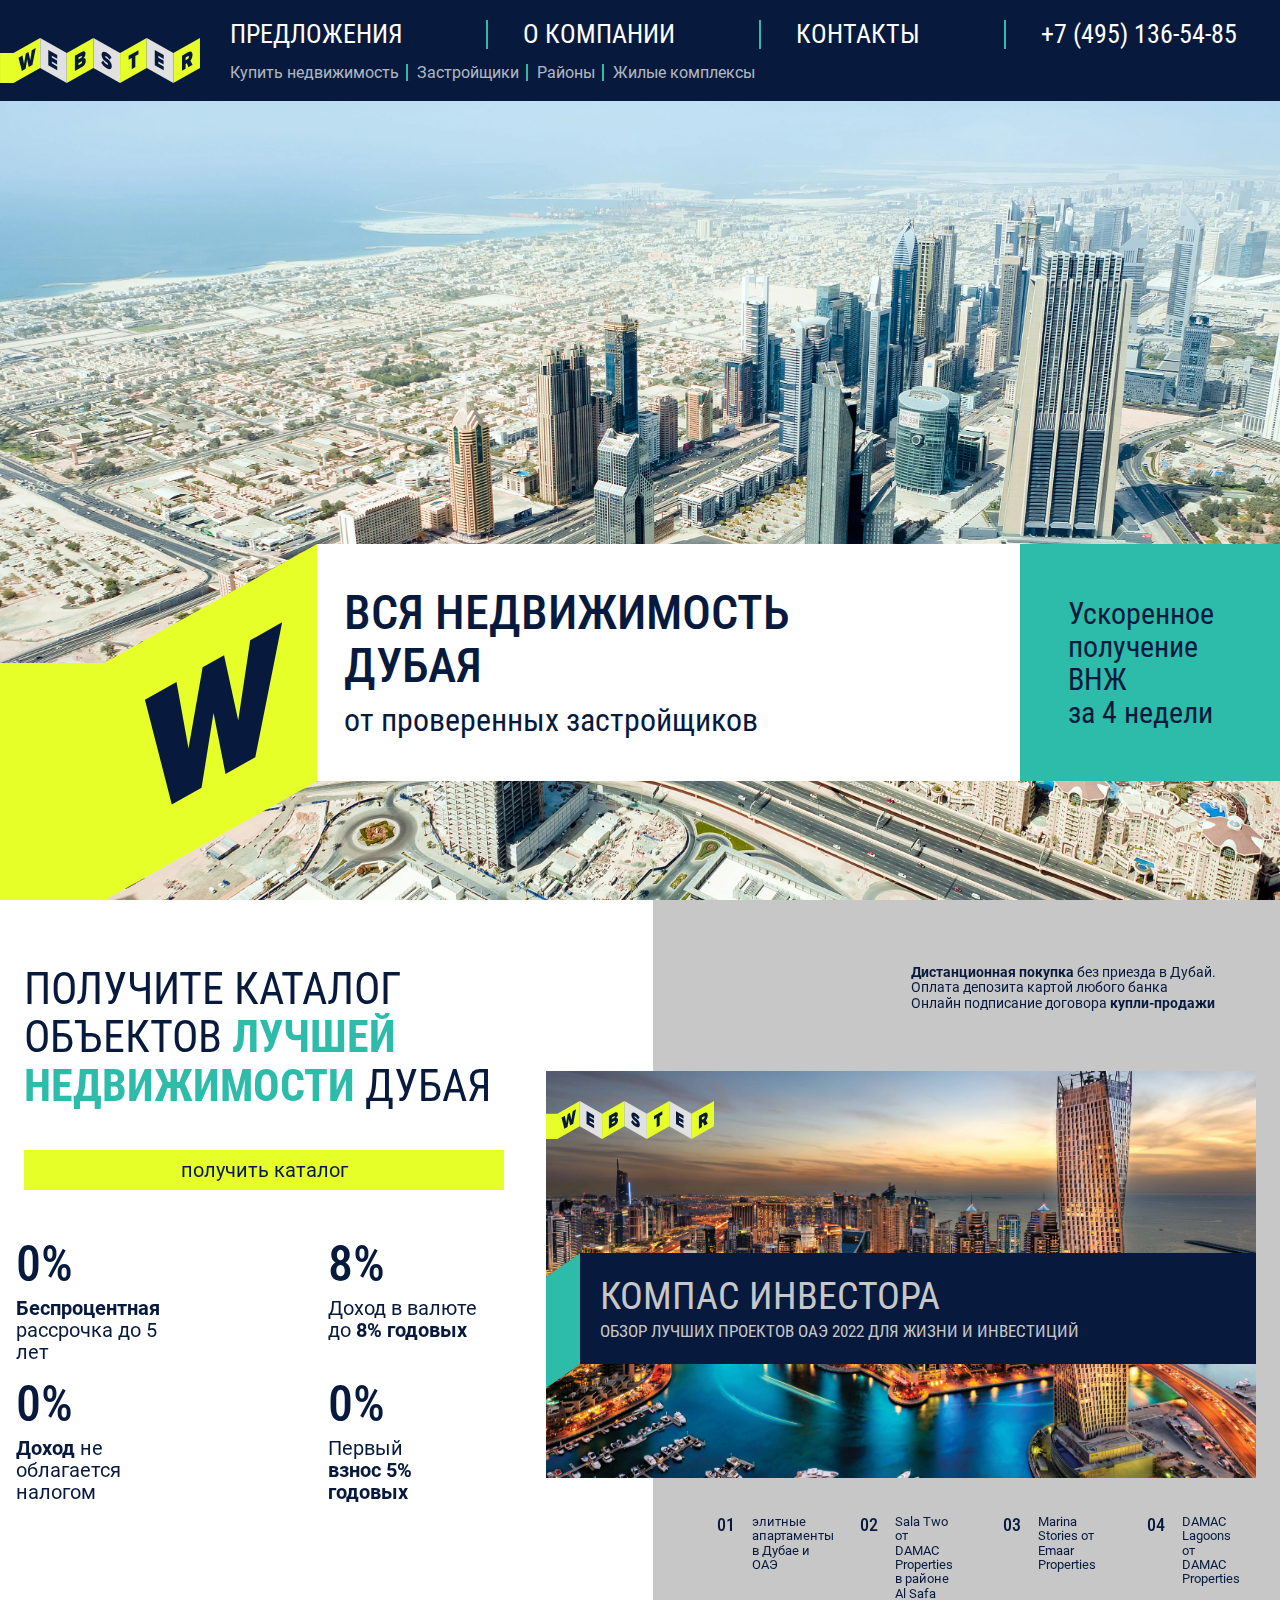
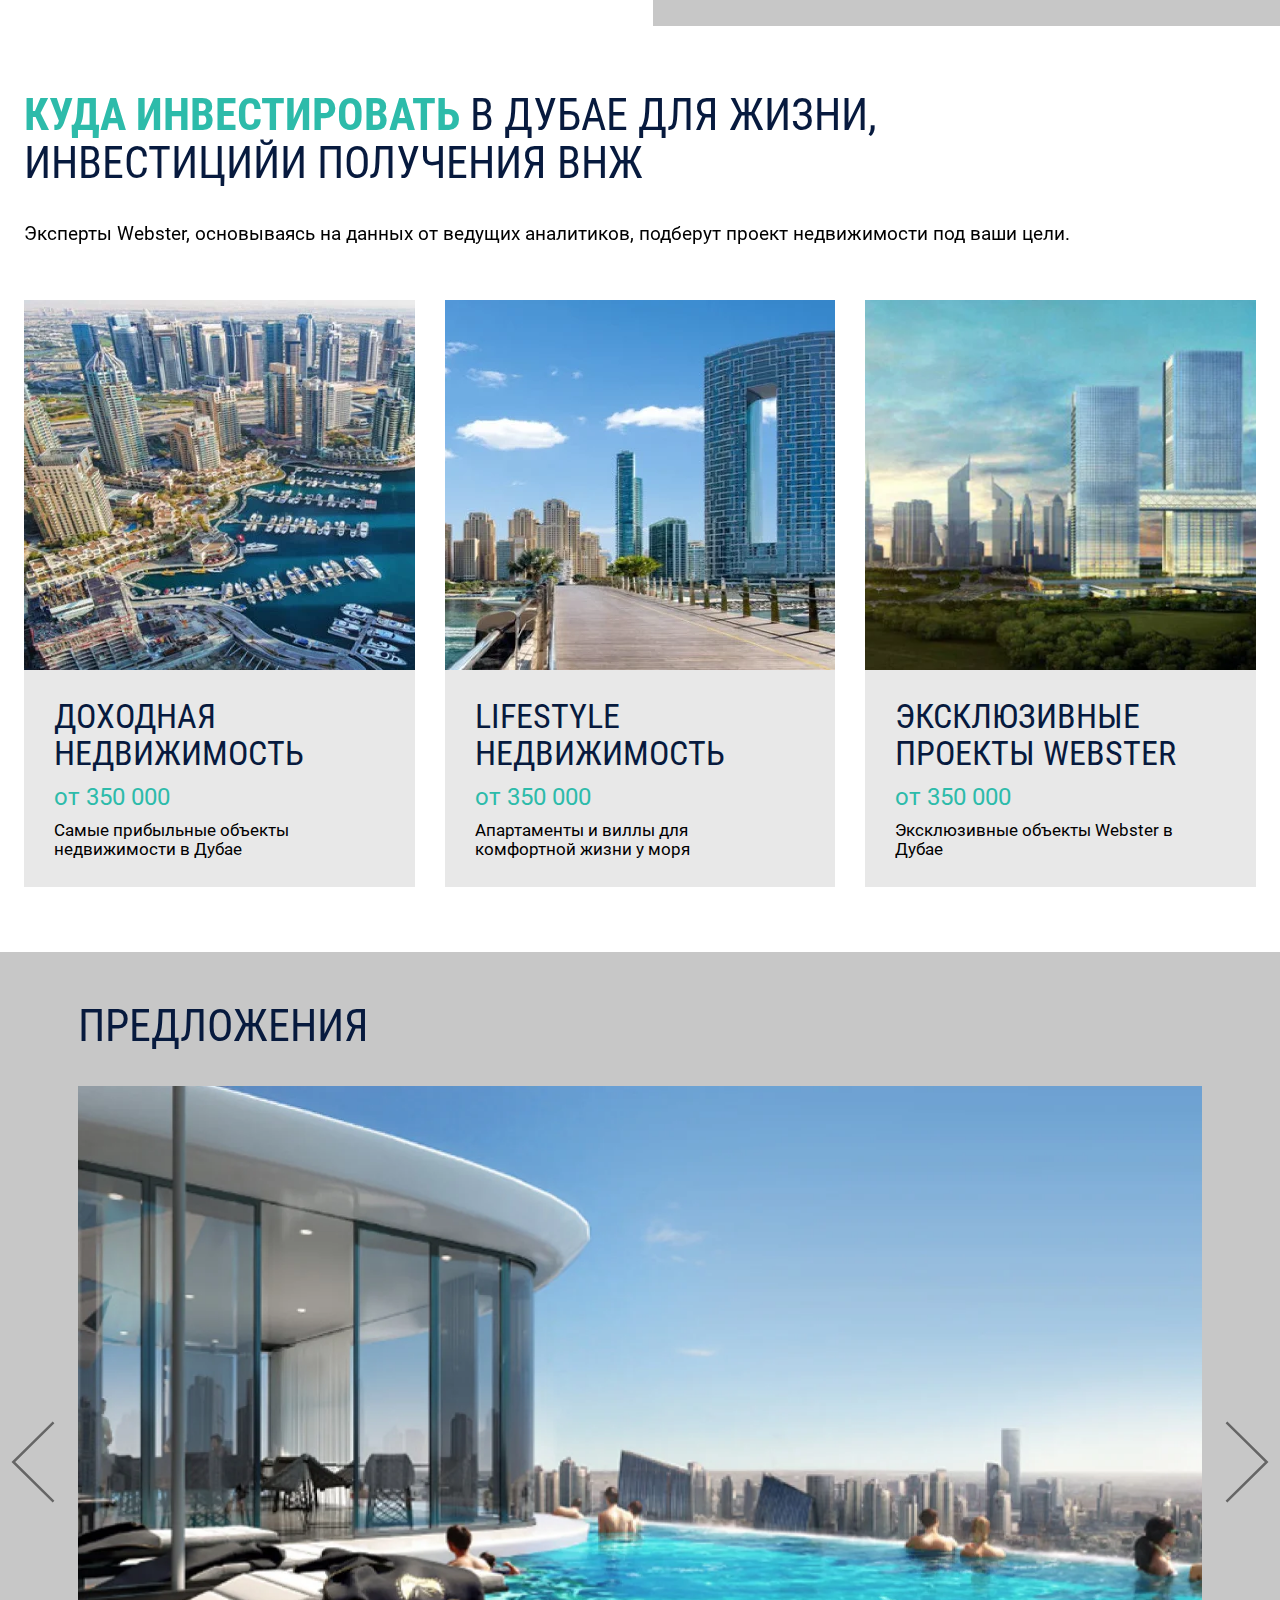
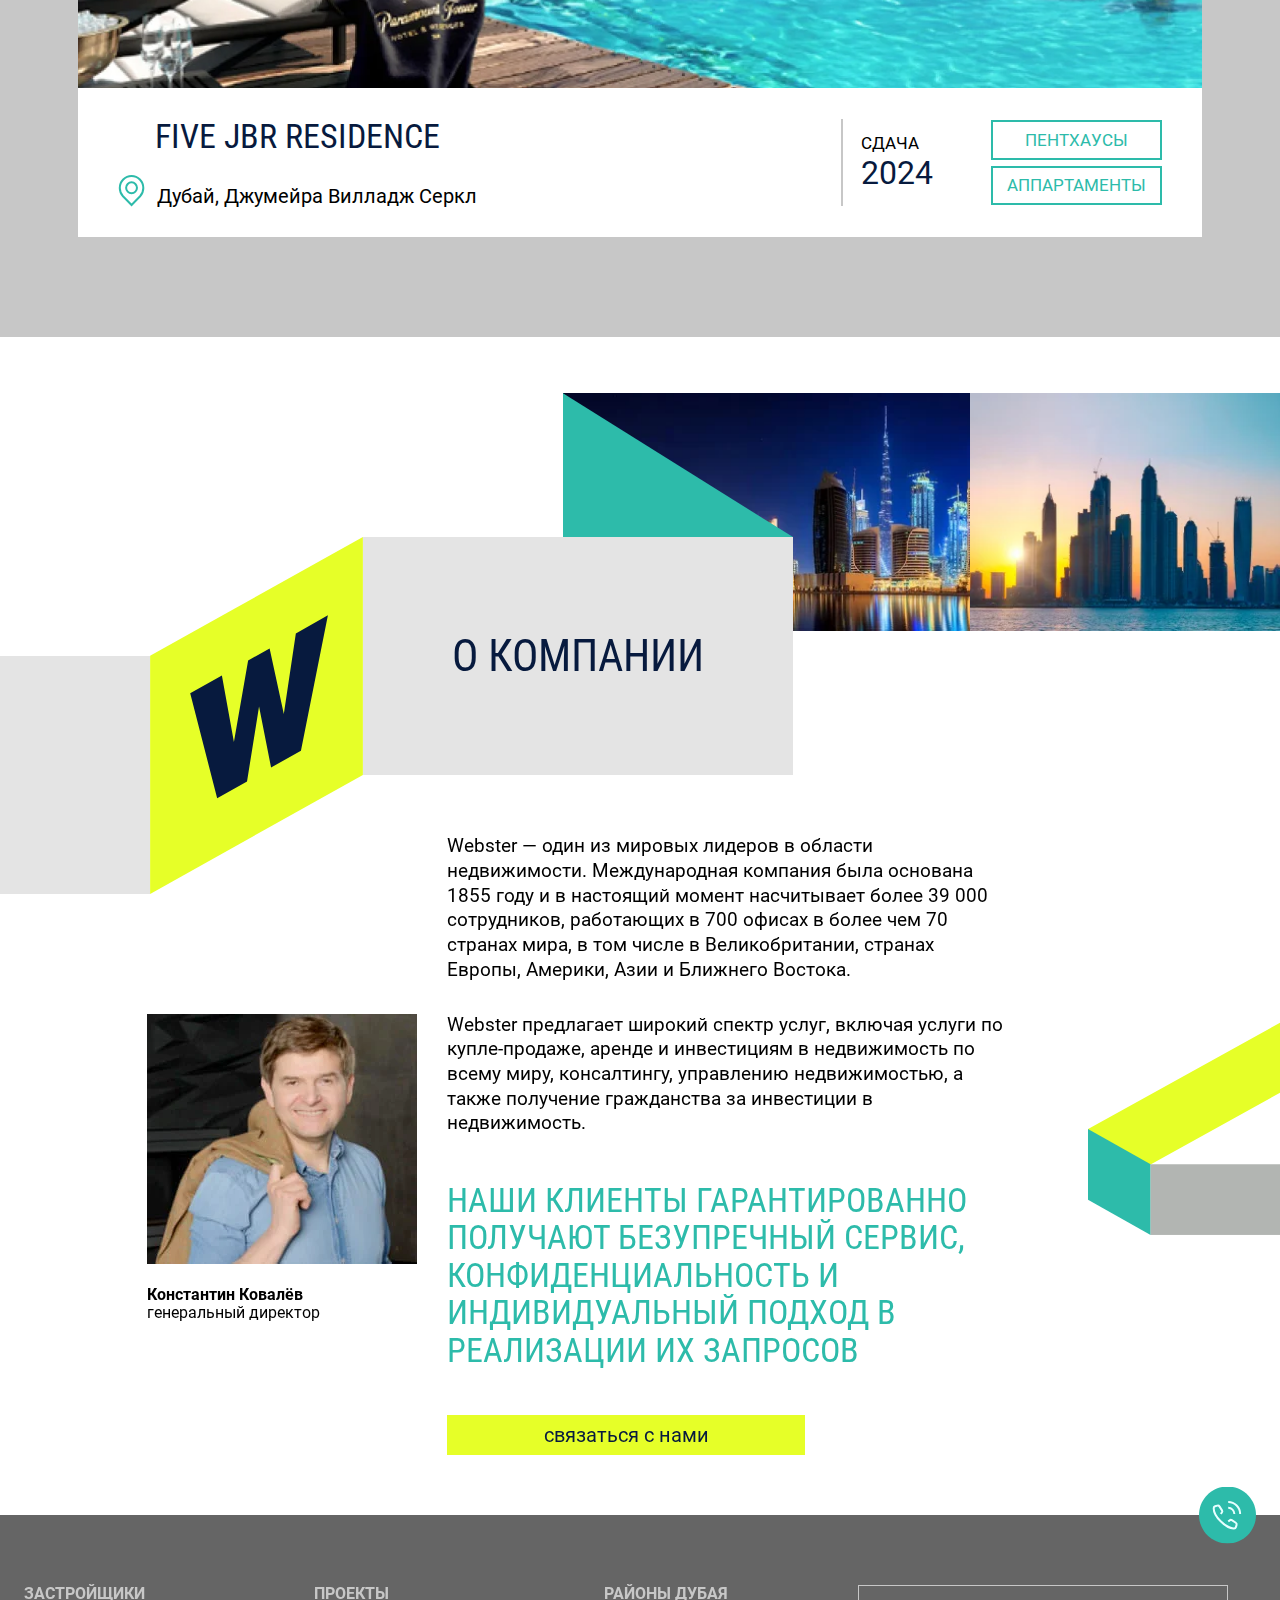
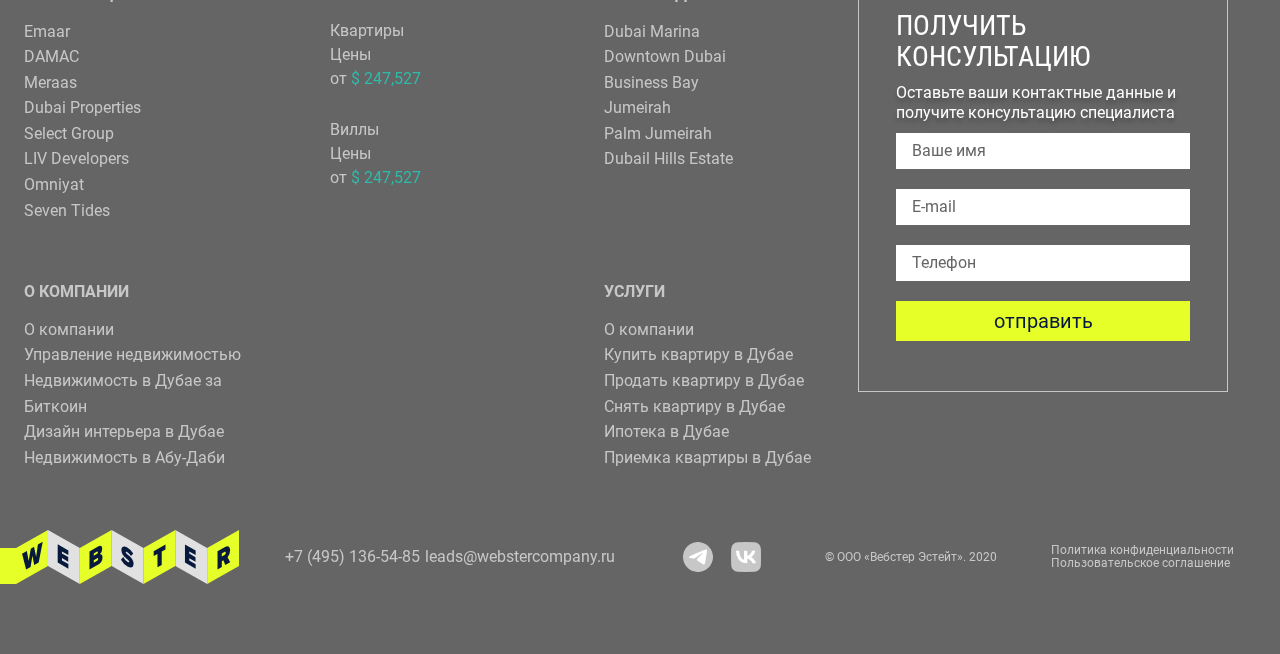
==== commit 2f589ae2: "fc" ====
--- a/index.html
+++ b/index.html
@@ -10,7 +10,7 @@
 </head>
 
 <body>
-    <header class="header">
+    <header class="header header-page header--dd">
         <div class="header__inner d-f-center">
             <div class="header__top">
                 <div class="header__logo">
@@ -41,6 +41,43 @@
                 <a class="header__item" data-anchor href="#about">О КомпАнии</a>
                 <a class="header__item" data-anchor href="#contacts">Контакты</a>
                 <a href="tel:+74951365485" class="header__item">+7 (495) 136-54-85</a>
+                <div class="header__dds">
+                    <div class="header__d">
+                        <div class="header__di" data-touch-hover>
+                            Купить недвижимость
+                        </div>
+                        <div class="header__dis">
+                            <a href="#">Квартиры</a>
+                            <a href="#">Апартаменты</a>
+                            <a href="#">Дома Купить недвижимост Купить недвижимост</a>
+                        </div>
+                    </div>
+                    <div class="header__d">
+                        <div class="header__di" data-touch-hover>
+                            Застройщики
+                        </div>
+                        <div class="header__dis">
+                            <a href="#">Квартиры</a>
+                            <a href="#">Апартаменты</a>
+                            <a href="#">Дома</a>
+                        </div>
+                    </div>
+                    <div class="header__d">
+                        <div class="header__di" data-touch-hover>
+                            Районы
+                        </div>
+                        <div class="header__dis">
+                            <a href="#">Квартиры</a>
+                            <a href="#">Апартаменты</a>
+                            <a href="#">Дома</a>
+                        </div>
+                    </div>
+                    <div class="header__d">
+                        <div class="header__di" data-touch-hover>
+                            Жилые комплексы
+                        </div>
+                    </div>
+                </div>
             </div>
         </div>
     </header>
@@ -322,7 +359,7 @@
                                 </div>
                             </div>
                         </a>
-                        <a href="project.html"  class="swiper-slide">
+                        <a href="project.html" class="swiper-slide">
                             <picture>
                                 <source srcset="./img/dubai-2.webp" type="image/webp">
                                 <img class="suggest__img img-fluid" width="1546" height="760" src="./img/dubai-2.jpg"
--- a/css/style.min.css
+++ b/css/style.min.css
@@ -1,2 +1,2 @@
-/*! modern-normalize v1.1.0 | MIT License | https://github.com/sindresorhus/modern-normalize */*,::after,::before{box-sizing:border-box}html{-moz-tab-size:4;tab-size:4}html{line-height:1.15;-webkit-text-size-adjust:100%}body{margin:0}body{font-family:system-ui,-apple-system,'Segoe UI',Roboto,Helvetica,Arial,sans-serif,'Apple Color Emoji','Segoe UI Emoji'}hr{height:0;color:inherit}abbr[title]{text-decoration:underline dotted}b,strong{font-weight:bolder}code,kbd,pre,samp{font-family:ui-monospace,SFMono-Regular,Consolas,'Liberation Mono',Menlo,monospace;font-size:1em}small{font-size:80%}sub,sup{font-size:75%;line-height:0;position:relative;vertical-align:baseline}sub{bottom:-.25em}sup{top:-.5em}table{text-indent:0;border-color:inherit}button,input,optgroup,select,textarea{font-family:inherit;font-size:100%;line-height:1.15;margin:0}button,select{text-transform:none}[type=button],[type=reset],[type=submit],button{-webkit-appearance:button}::-moz-focus-inner{border-style:none;padding:0}:-moz-focusring{outline:1px dotted ButtonText}:-moz-ui-invalid{box-shadow:none}legend{padding:0}progress{vertical-align:baseline}::-webkit-inner-spin-button,::-webkit-outer-spin-button{height:auto}[type=search]{-webkit-appearance:textfield;outline-offset:-2px}::-webkit-search-decoration{-webkit-appearance:none}::-webkit-file-upload-button{-webkit-appearance:button;font:inherit}summary{display:list-item}@font-face{font-family:Roboto;font-weight:400;font-style:normal;font-display:swap;src:local("Roboto Regular"),local("Roboto-Regular"),url(../fonts/Roboto/Roboto-Regular.ttf) format("truetype")}@font-face{font-family:'Roboto Condensed';font-weight:400;font-style:normal;font-display:swap;src:local("Roboto Condensed Regular"),local("RobotoCondensed-Regular"),url(../fonts/Roboto_Condensed/RobotoCondensed-Regular.ttf) format("truetype")}@font-face{font-family:'Roboto Condensed';font-weight:500;font-style:normal;font-display:swap;src:local("Roboto Condensed Medium"),local("RobotoCondensed-Medium"),url(../fonts/Roboto_Condensed/RobotoCondensed-Medium.ttf) format("truetype")}@font-face{font-family:Roboto;font-weight:500;font-style:normal;font-display:swap;src:local("Roboto Medium"),local("Roboto-Medium"),url(../fonts/Roboto/Roboto-Medium.ttf) format("truetype")}@font-face{font-family:Roboto;font-weight:700;font-style:normal;font-display:swap;src:local("Roboto Bold"),local("Roboto-Bold"),url(../fonts/Roboto/Roboto-Bold.ttf) format("truetype")}@font-face{font-family:'Roboto Condensed';font-weight:700;font-style:normal;font-display:swap;src:local("Roboto Condensed Bold"),local("RobotoCondensed-Bold"),url(../fonts/Roboto_Condensed/RobotoCondensed-Bold.ttf) format("truetype")}:root{--swiper-pagination-bullet-size:10px;--swiper-pagination-bullet-width:10px;--swiper-pagination-bullet-height:10px;--swiper-pagination-bullet-horizontal-gap:10.5px;--swiper-pagination-color:#2dbbaa;--swiper-pagination-bullet-inactive-color:#c7c7c7;--swiper-pagination-bullet-inactive-opacity:1}html{line-height:1.1;text-rendering:optimizeLegibility;scroll-behavior:smooth}body{font-family:Roboto,sans-serif;font-weight:400;font-size:19px;color:#000;-webkit-backface-visibility:hidden;backface-visibility:hidden;-webkit-tap-highlight-color:transparent;-webkit-touch-callout:none;-webkit-font-smoothing:antialiased;-moz-osx-font-smoothing:grayscale;position:relative}@-webkit-keyframes fadeIn{100%{opacity:1}}@keyframes fadeIn{100%{opacity:1}}ul{margin:0;padding:0;list-style:none}img,svg{vertical-align:middle}img{border:none}svg:not(:root){overflow:hidden}button,input,optgroup,select,textarea{font-family:inherit;font-size:100%;line-height:1.1;margin:0}a{text-decoration:none}button,input{overflow:visible}input:-webkit-autofill,input:-webkit-autofill:active,input:-webkit-autofill:focus,input:-webkit-autofill:hover{font-size:inherit;-webkit-box-shadow:0 0 0 40px #fff inset;box-shadow:0 0 0 40px #fff inset}button,select{text-transform:none}[type=button],[type=reset],[type=submit],button{-webkit-appearance:button}h1,h2,h3,h4,h5,h6{font-family:inherit;margin:0}p{margin:0}.img-fluid{width:100%;height:auto;max-width:100%}.container{width:100%;margin:0 auto;padding:0 24px;max-width:1222px}@media screen and (min-width:1224px){.container{max-width:1336px}}@media screen and (min-width:1899px){.container{max-width:1594px}}.ff-2{font-family:"Roboto Condensed",sans-serif}.title{font-size:44px;font-family:"Roboto Condensed",sans-serif;text-transform:uppercase;font-weight:400;color:#071a3e}@media screen and (max-width:1023px){.title{font-size:34px}}.title__decor{color:#2dbbaa;font-weight:700}.title--sec{font-size:34px}@media screen and (max-width:1023px){.title--sec{font-size:28px}}.d-f-center{display:-webkit-box;display:-webkit-flex;display:-ms-flexbox;display:flex;-webkit-box-align:center;-webkit-align-items:center;-ms-flex-align:center;align-items:center;-webkit-box-pack:start;-webkit-justify-content:flex-start;-ms-flex-pack:start;justify-content:flex-start}.column{-webkit-box-orient:vertical;-webkit-box-direction:normal;-webkit-flex-direction:column;-ms-flex-direction:column;flex-direction:column}.align-start{-webkit-box-align:start;-webkit-align-items:flex-start;-ms-flex-align:start;align-items:flex-start}.d-none{display:none!important}.swiper-pagination{position:static;bottom:0}.arrow{-webkit-transform-origin:center;-ms-transform-origin:center;transform-origin:center;stroke:#656565;-webkit-transition:stroke .3s ease;-o-transition:stroke .3s ease;transition:stroke .3s ease;cursor:pointer}.arrow--right{-webkit-transform:rotate(180deg);-ms-transform:rotate(180deg);transform:rotate(180deg)}.arrow[data-hover],.arrow[data-touch]{stroke:#2dbbaa}.base-input{width:100%;font-size:16px;background-color:#fff;border:0;border-radius:0;outline:0;white-space:nowrap;-webkit-appearance:none;-moz-appearance:none;appearance:none;padding:0 16px;font-weight:400;line-height:36px;color:#071a3e;height:36px;min-height:36px;display:block}.base-input::-webkit-input-placeholder{color:#656565}.base-input::-moz-placeholder{color:#656565}.base-input:-ms-input-placeholder{color:#656565}.base-input::-ms-input-placeholder{color:#656565}.base-input::placeholder{color:#656565}.base-input:focus::-webkit-input-placeholder{color:rgba(101,101,101,.6)}.base-input:focus::-moz-placeholder{color:rgba(101,101,101,.6)}.base-input:focus:-ms-input-placeholder{color:rgba(101,101,101,.6)}.base-input:focus::-ms-input-placeholder{color:rgba(101,101,101,.6)}.base-input:focus::placeholder{color:rgba(101,101,101,.6)}.btn{padding:10px;display:-webkit-box;display:-webkit-flex;display:-ms-flexbox;display:flex;-webkit-box-align:center;-webkit-align-items:center;-ms-flex-align:center;align-items:center;-webkit-box-pack:center;-webkit-justify-content:center;-ms-flex-pack:center;justify-content:center;cursor:pointer;font-weight:400;font-size:20px;text-transform:lowercase;line-height:1;color:#071a3e;background-color:#e6ff28;-webkit-user-select:none;-moz-user-select:none;-ms-user-select:none;user-select:none;outline:0;border:0;border-radius:0;-webkit-transition:all .25s ease;-o-transition:all .25s ease;transition:all .25s ease}.btn--disabled,.btn[data-hover],.btn[data-touch]{background-color:#daea61}.btn--disabled{opacity:.9;pointer-events:none}.header{position:absolute;top:0;left:0;z-index:99;width:100%}.header-page{background-color:#071a3e}.header-page .header__item{color:#fff;position:relative}@media screen and (max-width:1023px){.header-page .header__item{color:#c7c7c7}}.header-page .header__item::before{content:'';position:absolute;top:0;left:-37px;width:2px;height:100%;background-color:#2dbbaa}.header-page .header__item:first-child::before{content:none}.header-page .header__inner{padding:40px 0 25px}@media screen and (max-width:1023px){.header{position:fixed;width:100%}}.header__inner{padding-top:50px;width:100%}@media screen and (max-width:1023px){.header__inner{padding:0!important;display:-webkit-box;display:-webkit-flex;display:-ms-flexbox;display:flex;-webkit-box-orient:vertical;-webkit-box-direction:normal;-webkit-flex-direction:column;-ms-flex-direction:column;flex-direction:column;-webkit-box-align:start;-webkit-align-items:flex-start;-ms-flex-align:start;align-items:flex-start}}@media screen and (max-width:1023px){.header__top{display:-webkit-box;display:-webkit-flex;display:-ms-flexbox;display:flex;-webkit-box-align:center;-webkit-align-items:center;-ms-flex-align:center;align-items:center;-webkit-box-pack:justify;-webkit-justify-content:space-between;-ms-flex-pack:justify;justify-content:space-between;padding:12px 0;width:100%;background-color:#071a3e}}.header__logo{width:100%;-webkit-box-flex:1;-webkit-flex:1 1 100%;-ms-flex:1 1 100%;flex:1 1 100%;max-width:219px;-webkit-user-select:none;-moz-user-select:none;-ms-user-select:none;user-select:none}.header__logo img{pointer-events:none}@media screen and (min-width:1224px){.header__logo{max-width:239px}}@media screen and (max-width:1023px){.header__logo img{max-width:196px}}.header__nav{-webkit-box-flex:1;-webkit-flex:1 1 auto;-ms-flex:1 1 auto;flex:1 1 auto;display:-webkit-box;display:-webkit-flex;display:-ms-flexbox;display:flex;-webkit-box-align:center;-webkit-align-items:center;-ms-flex-align:center;align-items:center;-webkit-box-pack:justify;-webkit-justify-content:space-between;-ms-flex-pack:justify;justify-content:space-between;margin:0 auto}@media screen and (min-width:1899px){.header__nav{max-width:1280px;padding:0 100px}}@media screen and (max-width:1898px){.header__nav{max-width:1150px;padding:0 30px}}@media screen and (max-width:1023px){.header__nav{-webkit-box-orient:vertical;-webkit-box-direction:normal;-webkit-flex-direction:column;-ms-flex-direction:column;flex-direction:column;-webkit-box-align:start;-webkit-align-items:flex-start;-ms-flex-align:start;align-items:flex-start;margin:0;padding:0;padding:0;width:100%;background-color:#071a3e;height:500px;-webkit-box-pack:start;-webkit-justify-content:flex-start;-ms-flex-pack:start;justify-content:flex-start;max-height:0;pointer-events:none;-webkit-transition:max-height .25s ease .15s;-o-transition:max-height .25s ease .15s;transition:max-height .25s ease .15s}}.header__item{text-transform:uppercase;font-family:"Roboto Condensed",sans-serif;line-height:1.1;color:#071a3e;-webkit-transition:color .25s ease;-o-transition:color .25s ease;transition:color .25s ease;margin-right:5px;-webkit-user-select:none;-moz-user-select:none;-ms-user-select:none;user-select:none;font-size:28px}.header__item:last-child{margin-right:0}@media screen and (min-width:1224px){.header__item{margin-right:13px}}.header__item[data-hover],.header__item[data-touch]{color:#2dbbaa}@media screen and (max-width:1023px){.header__item{color:#c7c7c7;line-height:2.7;font-size:34px;margin:0;padding:0 22px;opacity:0;-webkit-transition:opacity .15s linear 0s;-o-transition:opacity .15s linear 0s;transition:opacity .15s linear 0s}.header__item:first-child{margin-top:65px}.header__item:last-child{margin-bottom:65px}}.header__btns{display:none}@media screen and (max-width:1023px){.header__btns{display:-webkit-box;display:-webkit-flex;display:-ms-flexbox;display:flex;-webkit-box-align:center;-webkit-align-items:center;-ms-flex-align:center;align-items:center;-webkit-box-pack:center;-webkit-justify-content:center;-ms-flex-pack:center;justify-content:center;position:relative;width:70px;height:30px;cursor:pointer;padding:0 20px}.header__btns[data-hover] svg,.header__btns[data-touch] svg{fill:#ff0}}.header__burger,.header__close{position:absolute;top:50%;left:50%;-webkit-transform-origin:center;-ms-transform-origin:center;transform-origin:center;width:30px;-webkit-transition:-webkit-transform 0s ease;transition:-webkit-transform 0s ease;-o-transition:transform 0s ease;transition:transform 0s ease;transition:transform 0s ease,-webkit-transform 0s ease}.header__burger svg,.header__close svg{-webkit-transition:fill .25s ease;-o-transition:fill .25s ease;transition:fill .25s ease}.header__burger{-webkit-transition:-webkit-transform .25s ease;transition:-webkit-transform .25s ease;-o-transition:transform .25s ease;transition:transform .25s ease;transition:transform .25s ease,-webkit-transform .25s ease;-webkit-transform:translate(-50%,-50%) scale(1);-ms-transform:translate(-50%,-50%) scale(1);transform:translate(-50%,-50%) scale(1)}.header__close{-webkit-transform:translate(-50%,-50%) scale(0);-ms-transform:translate(-50%,-50%) scale(0);transform:translate(-50%,-50%) scale(0)}@media screen and (max-width:1023px){.header--active .header__close{-webkit-transition:-webkit-transform .25s ease;transition:-webkit-transform .25s ease;-o-transition:transform .25s ease;transition:transform .25s ease;transition:transform .25s ease,-webkit-transform .25s ease;-webkit-transform:translate(-50%,-50%) scale(1);-ms-transform:translate(-50%,-50%) scale(1);transform:translate(-50%,-50%) scale(1)}.header--active .header__burger{-webkit-transform:translate(-50%,-50%) scale(0);-ms-transform:translate(-50%,-50%) scale(0);transform:translate(-50%,-50%) scale(0)}.header--active .header__nav{overflow:auto;pointer-events:all;max-height:500px;-webkit-transition:max-height .25s linear 0s;-o-transition:max-height .25s linear 0s;transition:max-height .25s linear 0s}.header--active .header__item{opacity:1;-webkit-transition:opacity .15s linear .25s;-o-transition:opacity .15s linear .25s;transition:opacity .15s linear .25s}}.header--disable{pointer-events:none}.header--disable .header__nav{overflow:hidden}.intro{min-height:calc(var(--vh,1vh) * 100);position:relative;display:-webkit-box;display:-webkit-flex;display:-ms-flexbox;display:flex;-webkit-box-align:end;-webkit-align-items:flex-end;-ms-flex-align:end;align-items:flex-end;-webkit-box-pack:start;-webkit-justify-content:flex-start;-ms-flex-pack:start;justify-content:flex-start;padding-top:200px;-webkit-transition:height 2s linear;-o-transition:height 2s linear;transition:height 2s linear}.intro__bg{position:absolute;top:0;left:0;width:100%;height:100%;-o-object-fit:cover;object-fit:cover;-o-object-position:top center;object-position:top center;z-index:0;background-color:#c3d6d4;pointer-events:none;-webkit-user-select:none;-moz-user-select:none;-ms-user-select:none;user-select:none}@media screen and (max-width:767px){.intro__bg{-o-object-position:46% 0;object-position:46% 0}}.intro__inner{display:-webkit-box;display:-webkit-flex;display:-ms-flexbox;display:flex;-webkit-box-orient:horizontal;-webkit-box-direction:normal;-webkit-flex-direction:row;-ms-flex-direction:row;flex-direction:row;-webkit-box-align:stretch;-webkit-align-items:stretch;-ms-flex-align:stretch;align-items:stretch;padding-bottom:119px;position:relative;z-index:1;max-width:1305px;overflow:hidden;-webkit-box-flex:0;-webkit-flex:0 0 100%;-ms-flex:0 0 100%;flex:0 0 100%;padding-left:317px}@media screen and (min-width:1899px){.intro__inner{max-width:1600px}}.intro__inner-item{height:237px}.intro__inner::after{content:'';position:absolute;top:0;left:105px;background-image:url(../img/w.svg);background-repeat:no-repeat;background-position:top right;background-size:contain;width:212px;height:100%}@media screen and (max-width:1023px){.intro__inner::after{left:54px}}@media screen and (max-width:767px){.intro__inner::after{display:none;content:none}}.intro__inner::before{content:'';position:absolute;bottom:0;left:0;background-color:#e6ff28;width:105px;height:237.5px}@media screen and (max-width:1023px){.intro__inner::before{width:61px;height:230.5px}}@media screen and (max-width:767px){.intro__inner::before{width:55px;height:224px;-webkit-transform:skewY(-27deg);-ms-transform:skewY(-27deg);transform:skewY(-27deg);bottom:101px}}@media screen and (max-width:1023px){.intro__inner{padding-bottom:115px;padding-left:265.4px}.intro__inner-item{height:230px}}@media screen and (max-width:767px){.intro__inner{-webkit-box-orient:vertical;-webkit-box-direction:normal;-webkit-flex-direction:column;-ms-flex-direction:column;flex-direction:column;padding-left:55px}.intro__inner-item{height:auto}}.intro__title{-webkit-box-flex:0;-webkit-flex:0 1 100%;-ms-flex:0 1 100%;flex:0 1 100%;padding:0 27px;background-color:#fff;font-size:44px;font-weight:500;color:#071a3e;text-transform:uppercase;line-height:1.12;max-width:73%;position:relative;-webkit-box-align:start;-webkit-align-items:flex-start;-ms-flex-align:start;align-items:flex-start;-webkit-box-pack:center;-webkit-justify-content:center;-ms-flex-pack:center;justify-content:center}@media screen and (min-width:1224px){.intro__title{font-size:56px}}.intro__title span{text-transform:lowercase;font-weight:400;font-size:30px;line-height:1.17;margin-top:9px}@media screen and (min-width:1224px){.intro__title span{font-size:32px}}@media screen and (max-width:1023px){.intro__title{font-size:35px}.intro__title span{font-size:18px}}@media screen and (max-width:767px){.intro__title{max-width:100%;height:180px;padding:0 16px;-webkit-flex-basis:auto;-ms-flex-preferred-size:auto;flex-basis:auto}.intro__title span{margin-top:2px}}.intro__sub-title{-webkit-box-flex:1;-webkit-flex:1 1 auto;-ms-flex:1 1 auto;flex:1 1 auto;padding:0 35px;background-color:#2dbbaa;color:#071a3e;font-size:30px;text-transform:none}@media screen and (min-width:1224px){.intro__sub-title{padding:0 48px}}@media screen and (max-width:1023px){.intro__sub-title{font-size:20px}.intro__sub-title br{display:none}}@media screen and (max-width:767px){.intro__sub-title{font-size:16px;height:44px;padding:0 16px}}@media screen and (max-width:560px){.intro__sub-title{font-size:15px;padding-right:10px}}.catalog{padding-top:65px;padding-bottom:25px;color:#071a3e;position:relative}@media screen and (max-width:1223px){.catalog .container{padding-right:0}}@media screen and (max-width:1023px){.catalog{padding-bottom:0}.catalog .container{padding:0}}.catalog::after{content:'';position:absolute;height:100%;right:0;top:0;width:49%;background-color:#c7c7c7;z-index:0}@media screen and (max-width:1023px){.catalog::after{content:none;display:none}}.catalog__inner{display:-webkit-box;display:-webkit-flex;display:-ms-flexbox;display:flex;-webkit-box-align:start;-webkit-align-items:flex-start;-ms-flex-align:start;align-items:flex-start;-webkit-box-pack:justify;-webkit-justify-content:space-between;-ms-flex-pack:justify;justify-content:space-between;position:relative;z-index:1}@media screen and (max-width:1023px){.catalog__inner{-webkit-box-orient:vertical;-webkit-box-direction:normal;-webkit-flex-direction:column;-ms-flex-direction:column;flex-direction:column;-webkit-box-align:center;-webkit-align-items:center;-ms-flex-align:center;align-items:center}}.catalog__text{max-width:39%;-webkit-box-flex:0;-webkit-flex:0 0 100%;-ms-flex:0 0 100%;flex:0 0 100%}.catalog__text-btn{margin-bottom:40px;width:100%}@media screen and (min-width:1899px){.catalog__text-btn{max-width:92%}}@media screen and (max-width:1223px){.catalog__text-btn{max-width:300px}}@media screen and (max-width:1023px){.catalog__text-btn{-webkit-box-ordinal-group:4;-webkit-order:3;-ms-flex-order:3;order:3;max-width:100%;margin-top:25px}}@media screen and (min-width:1899px){.catalog__text-header{max-width:90%}}@media screen and (max-width:1223px){.catalog__text{max-width:44%}}@media screen and (max-width:1023px){.catalog__text{width:100%;max-width:100%;padding:0 24px;display:-webkit-box;display:-webkit-flex;display:-ms-flexbox;display:flex;-webkit-box-orient:vertical;-webkit-box-direction:normal;-webkit-flex-direction:column;-ms-flex-direction:column;flex-direction:column;-webkit-box-align:start;-webkit-align-items:flex-start;-ms-flex-align:start;align-items:flex-start}}.catalog__text .title{margin-bottom:40px}@media screen and (max-width:1023px){.catalog__text .title{margin-bottom:25px}}.catalog__items{display:-webkit-box;display:-webkit-flex;display:-ms-flexbox;display:flex;-webkit-flex-wrap:wrap;-ms-flex-wrap:wrap;flex-wrap:wrap;-webkit-box-align:stretch;-webkit-align-items:stretch;-ms-flex-align:stretch;align-items:stretch;-webkit-box-pack:justify;-webkit-justify-content:space-between;-ms-flex-pack:justify;justify-content:space-between;margin:0 -15px;width:100%}@media screen and (max-width:767px){.catalog__items{margin:0}}.catalog__item{-webkit-box-flex:0;-webkit-flex:0 0 35%;-ms-flex:0 0 35%;flex:0 0 35%;padding:7px;font-size:20px}@media screen and (max-width:1223px){.catalog__item{-webkit-box-flex:0;-webkit-flex:0 0 50%;-ms-flex:0 0 50%;flex:0 0 50%}}@media screen and (max-width:767px){.catalog__item{max-width:calc(50% - 30px);padding:0 0 15px 0;font-size:16px}}.catalog__item-title{font-size:50px;font-weight:500;margin-bottom:5px}@media screen and (max-width:767px){.catalog__item-title{font-size:46px}}.catalog__item-text span{font-weight:700}@media screen and (max-width:767px){.catalog__item-text{font-size:16px}}.catalog__content{max-width:45%;-webkit-box-flex:0;-webkit-flex:0 0 100%;-ms-flex:0 0 100%;flex:0 0 100%;display:-webkit-box;display:-webkit-flex;display:-ms-flexbox;display:flex;-webkit-box-orient:vertical;-webkit-box-direction:normal;-webkit-flex-direction:column;-ms-flex-direction:column;flex-direction:column;-webkit-box-align:end;-webkit-align-items:flex-end;-ms-flex-align:end;align-items:flex-end}@media screen and (max-width:1223px){.catalog__content{max-width:50%}}@media screen and (max-width:1023px){.catalog__content{max-width:100%;width:100%;background-color:#c7c7c7}}.catalog__content-text{margin-left:auto;margin-bottom:60px;font-size:14px;max-width:345px}.catalog__content-text span{font-weight:700}@media screen and (max-width:1023px){.catalog__content-text{margin:0;margin-right:auto;padding:30px 24px;max-width:calc(345px + 48px)}}.catalog__content-media{min-width:128%;position:relative}@media screen and (max-width:1223px){.catalog__content-media{min-width:108%}}@media screen and (max-width:1023px){.catalog__content-media{-webkit-box-ordinal-group:0;-webkit-order:-1;-ms-flex-order:-1;order:-1;min-width:100%}}.catalog__content-img{min-height:407px;width:auto;-o-object-fit:cover;object-fit:cover;max-width:100%;min-width:100%;-o-object-position:center right;object-position:center right;pointer-events:none;-webkit-user-select:none;-moz-user-select:none;-ms-user-select:none;user-select:none}@media screen and (max-width:1023px){.catalog__content-img{min-height:363px;-o-object-position:83% center;object-position:83% center}}.catalog__content-logo{position:absolute;pointer-events:none;-webkit-user-select:none;-moz-user-select:none;-ms-user-select:none;user-select:none;top:30px;left:0;max-width:168px}.catalog__content-info{background-color:#071a3e;color:#c7c7c7;text-transform:uppercase;font-size:17px;position:absolute;width:calc(100% - 34px);top:calc(50% + 34px);left:0;-webkit-transform:translateY(-50%);-ms-transform:translateY(-50%);transform:translateY(-50%);margin-left:34px;padding:23px 20px}.catalog__content-info::after{content:'';position:absolute;top:0;left:-34px;width:34px;height:100%;background-color:#2dbbaa;-webkit-transform:skewY(-35deg);-ms-transform:skewY(-35deg);transform:skewY(-35deg);-webkit-transform-origin:100% 0;-ms-transform-origin:100% 0;transform-origin:100% 0}.catalog__content-title{font-size:38px;text-transform:uppercase;margin-bottom:5px}.catalog__links{-webkit-box-align:stretch;-webkit-align-items:stretch;-ms-flex-align:stretch;align-items:stretch;-webkit-box-pack:justify;-webkit-justify-content:space-between;-ms-flex-pack:justify;justify-content:space-between;margin-top:37px;padding:0 15px}@media screen and (max-width:1023px){.catalog__links{-webkit-flex-wrap:wrap;-ms-flex-wrap:wrap;flex-wrap:wrap;margin-right:auto;padding-bottom:12px;width:100%;max-width:700px}}.catalog__link{color:#071a3e;font-size:13px;display:-webkit-box;display:-webkit-flex;display:-ms-flexbox;display:flex;-webkit-box-align:start;-webkit-align-items:flex-start;-ms-flex-align:start;align-items:flex-start;max-width:18%;-webkit-box-flex:0;-webkit-flex:0 0 100%;-ms-flex:0 0 100%;flex:0 0 100%}@media screen and (max-width:1223px){.catalog__link{max-width:24.5%}}@media screen and (max-width:1023px){.catalog__link{padding-right:28px;padding-bottom:28px;max-width:50%}.catalog__link-text{max-width:120px}}.catalog__link-count{font-weight:500;font-size:18px;-webkit-box-flex:0;-webkit-flex:0 0 25%;-ms-flex:0 0 25%;flex:0 0 25%;min-width:35px;-webkit-transition:all .25s ease;-o-transition:all .25s ease;transition:all .25s ease;-webkit-transform-origin:top left;-ms-transform-origin:top left;transform-origin:top left}.catalog__link[data-hover] .catalog__link-count,.catalog__link[data-touch] .catalog__link-count{color:#2dbbaa;-webkit-transform:scale(1.25);-ms-transform:scale(1.25);transform:scale(1.25)}.invest{padding:65px 0}.invest__header{margin-bottom:55px}@media screen and (max-width:1223px){.invest__header{margin-bottom:25px}}@media screen and (max-width:767px){.invest__header{font-size:17px}}.invest__header .title{margin-bottom:36px}@media screen and (max-width:1223px){.invest__header .title{margin-bottom:16px}}.invest__slider{-webkit-user-select:none;-moz-user-select:none;-ms-user-select:none;user-select:none}.invest__item{height:587px;width:100%;background-color:#e8e8e8;display:-webkit-inline-box;display:-webkit-inline-flex;display:-ms-inline-flexbox;display:inline-flex;-webkit-box-orient:vertical;-webkit-box-direction:normal;-webkit-flex-direction:column;-ms-flex-direction:column;flex-direction:column;-webkit-user-select:none;-moz-user-select:none;-ms-user-select:none;user-select:none;color:#000}.invest__item .invest__title{-webkit-transition:color .25s ease;-o-transition:color .25s ease;transition:color .25s ease}.invest__item[data-hover] .invest__title,.invest__item[data-touch] .invest__title{color:#2dbbaa}@media screen and (min-width:1224px){.invest__item{max-width:490px}}.invest__item-text{padding:0 30px;height:100%;display:-webkit-box;display:-webkit-flex;display:-ms-flexbox;display:flex;-webkit-box-orient:vertical;-webkit-box-direction:normal;-webkit-flex-direction:column;-ms-flex-direction:column;flex-direction:column;-webkit-box-pack:center;-webkit-justify-content:center;-ms-flex-pack:center;justify-content:center}@media screen and (max-width:767px){.invest__item-text{padding:0 20px}}.invest__img{height:370px;width:100%;-o-object-fit:cover;object-fit:cover;-o-object-position:center;object-position:center}.invest__price{font-size:24px;color:#2dbbaa;line-height:48px}.invest__text{font-size:17px;max-width:306px;max-height:57px;overflow:hidden}.invest__pagination{padding-top:50px}@media screen and (max-width:1023px){.invest__pagination{padding-top:25px}}.suggest{padding:50px 0 100px;background-color:#c7c7c7}.suggest .swiper-slide{color:#000}@media screen and (max-width:1023px){.suggest{padding:40px 0}.suggest .container{padding:0}}.suggest__title{margin-bottom:36px}@media screen and (max-width:1440px){.suggest__title{padding-left:54px}}@media screen and (max-width:1023px){.suggest__title{padding:0 24px;margin-bottom:20px}}.suggest__img{height:602px;width:100%;-o-object-fit:cover;object-fit:cover;-o-object-position:center;object-position:center;max-height:calc(var(--vh,1vh) * 100)}@media screen and (max-width:1023px){.suggest__img{height:560px}}@media screen and (max-width:767px){.suggest__img{height:360px}}.suggest__inner{position:relative}@media screen and (max-width:1440px){.suggest__inner{padding:0 54px}}@media screen and (max-width:1023px){.suggest__inner{padding:0}}.suggest__next,.suggest__prev{position:absolute;top:50%;-webkit-transform:translateY(-50%);-ms-transform:translateY(-50%);transform:translateY(-50%);z-index:2;display:-webkit-inline-box;display:-webkit-inline-flex;display:-ms-inline-flexbox;display:inline-flex;-webkit-box-align:center;-webkit-align-items:center;-ms-flex-align:center;align-items:center;-webkit-box-pack:center;-webkit-justify-content:center;-ms-flex-pack:center;justify-content:center}.suggest__next svg,.suggest__prev svg{width:44px;height:auto}@media screen and (max-width:1023px){.suggest__next,.suggest__prev{display:none}}.suggest__prev{-webkit-transform:translate(-130%,-50%);-ms-transform:translate(-130%,-50%);transform:translate(-130%,-50%);left:0}@media screen and (max-width:1440px){.suggest__prev{-webkit-transform:translate(-30%,-50%);-ms-transform:translate(-30%,-50%);transform:translate(-30%,-50%)}}.suggest__next{-webkit-transform:translate(130%,-50%);-ms-transform:translate(130%,-50%);transform:translate(130%,-50%);right:0}@media screen and (max-width:1440px){.suggest__next{-webkit-transform:translate(30%,-50%);-ms-transform:translate(30%,-50%);transform:translate(30%,-50%)}}.suggest__pagination{display:none}@media screen and (max-width:1023px){.suggest__pagination{display:block;padding-top:35px}}.suggest__pagination .swiper-pagination-bullet{background:#fff}.suggest__pagination .swiper-pagination-bullet-active{background:#2dbbaa}.suggest__info{background-color:#fff;padding:30px 40px;-webkit-box-pack:justify;-webkit-justify-content:space-between;-ms-flex-pack:justify;justify-content:space-between}.suggest__info-title span{font-size:20px;display:-webkit-box;display:-webkit-flex;display:-ms-flexbox;display:flex;-webkit-box-align:end;-webkit-align-items:flex-end;-ms-flex-align:end;align-items:flex-end}.suggest__info-title svg{min-width:27px;margin-right:12px;height:auto}.suggest__info-title .title{margin-bottom:20px}.suggest__info-year{font-size:17px;text-transform:uppercase;display:-webkit-box;display:-webkit-flex;display:-ms-flexbox;display:flex;-webkit-box-align:start;-webkit-align-items:flex-start;-ms-flex-align:start;align-items:flex-start;-webkit-box-pack:start;-webkit-justify-content:flex-start;-ms-flex-pack:start;justify-content:flex-start;-webkit-box-orient:vertical;-webkit-box-direction:normal;-webkit-flex-direction:column;-ms-flex-direction:column;flex-direction:column;padding:15px 20px;min-width:150px;position:relative}.suggest__info-year span{color:#071a3e;font-size:32px;padding-top:3px}.suggest__info-year::after{content:'';position:absolute;top:0;left:0;width:2px;background-color:#c7c7c7;height:100%}.suggest__info-btn{-webkit-user-select:none;-moz-user-select:none;-ms-user-select:none;user-select:none;border:2px solid #2dbbaa;color:#2dbbaa;padding:8.5px 14px;text-transform:uppercase;font-size:17px}.suggest__info-btn:first-child{margin-bottom:6px}@media screen and (max-width:1023px){.suggest__info{-webkit-box-orient:vertical;-webkit-box-direction:normal;-webkit-flex-direction:column;-ms-flex-direction:column;flex-direction:column;-webkit-box-align:start;-webkit-align-items:flex-start;-ms-flex-align:start;align-items:flex-start;padding:20px 15px}.suggest__info-title{padding-bottom:20px}.suggest__info-title svg{min-width:23px}.suggest__info-year{font-size:15px}.suggest__info-year span{font-size:28px}.suggest__info-btn{font-size:15px}}.about{overflow:hidden;padding-top:200px;position:relative}@media screen and (max-width:767px){.about{padding-top:70px}}.about__header{display:-webkit-box;display:-webkit-flex;display:-ms-flexbox;display:flex;-webkit-box-align:start;-webkit-align-items:flex-start;-ms-flex-align:start;align-items:flex-start}.about__w{height:357px;min-width:213px;position:relative;display:-webkit-inline-box;display:-webkit-inline-flex;display:-ms-inline-flexbox;display:inline-flex;font-size:0;margin-left:150px}@media screen and (min-width:1899px){.about__w{margin-left:188px}}.about__w::after{content:'';position:absolute;top:0;left:0;background-image:url(../img/w.svg);background-repeat:no-repeat;background-position:top left;background-size:contain;width:100%;height:100%;z-index:2}.about__w::before{content:'';position:absolute;height:66.7%;width:150px;bottom:0;left:-150px;z-index:1;background-color:#e4e4e4}@media screen and (min-width:1899px){.about__w::before{width:188px;left:-188px}}@media screen and (max-width:1223px){.about__w{margin-left:55px}.about__w::before{width:55px;left:-55px}}@media screen and (max-width:767px){.about__w{margin-left:25px;height:120px;min-width:72px}.about__w::before{width:25px;left:-25px}}.about__title{height:238px;min-width:430px;background-color:#e4e4e4;-webkit-box-pack:center;-webkit-justify-content:center;-ms-flex-pack:center;justify-content:center}@media screen and (max-width:767px){.about__title{height:80px;min-width:240px}}.about__images{height:238px;-webkit-box-flex:1;-webkit-flex:1 1 auto;-ms-flex:1 1 auto;flex:1 1 auto;position:relative;display:-webkit-box;display:-webkit-flex;display:-ms-flexbox;display:flex;-webkit-box-align:center;-webkit-align-items:center;-ms-flex-align:center;align-items:center;-webkit-flex-wrap:nowrap;-ms-flex-wrap:nowrap;flex-wrap:nowrap}.about__images::after{width:230px;height:100%;content:'';position:absolute;top:0;left:0;background-color:#2dbbaa;-webkit-transform:skewY(32deg);-ms-transform:skewY(32deg);transform:skewY(32deg);-webkit-transform-origin:bottom right;-ms-transform-origin:bottom right;transform-origin:bottom right;left:-230px;z-index:-1}@media screen and (max-width:767px){.about__images::after{width:70px;left:-70px}}@media screen and (max-width:767px){.about__images{height:80px}}.about__img{position:absolute;width:calc(60% + 230px / 2);height:100%;top:0;left:0;-o-object-fit:cover;object-fit:cover;-o-object-position:center;object-position:center;z-index:-2;-webkit-transform:translate(-230px,-144px);-ms-transform:translate(-230px,-144px);transform:translate(-230px,-144px)}@media screen and (max-width:1023px){.about__img{width:calc(100% + 230px)}}@media screen and (max-width:767px){.about__img{-webkit-transform:translate(-70px,-44px);-ms-transform:translate(-70px,-44px);transform:translate(-70px,-44px);width:calc(100% + 70px)}}.about__img--sec{width:calc(40% + 230px / 2);-webkit-transform:translate(calc(-230px / 2),-144px);-ms-transform:translate(calc(-230px / 2),-144px);transform:translate(calc(-230px / 2),-144px);left:60%}@media screen and (max-width:1023px){.about__img--sec{display:none}}.about__inner{display:-webkit-box;display:-webkit-flex;display:-ms-flexbox;display:flex;-webkit-box-align:start;-webkit-align-items:flex-start;-ms-flex-align:start;align-items:flex-start;padding-top:120px}@media screen and (max-width:767px){.about__inner{-webkit-box-orient:vertical;-webkit-box-direction:reverse;-webkit-flex-direction:column-reverse;-ms-flex-direction:column-reverse;flex-direction:column-reverse;padding-top:20px;font-size:17px}}.about__team{max-width:270px;width:100%;-webkit-box-flex:0;-webkit-flex:0 0 100%;-ms-flex:0 0 100%;flex:0 0 100%;margin-right:30px}@media screen and (max-width:1440px){.about__team{margin-left:123px}}@media screen and (max-width:1223px){.about__team{margin-left:31px}}@media screen and (max-width:767px){.about__team{margin:0;max-width:400px}}@media screen and (min-width:1441px){.about__team{margin-right:58px}}@media screen and (min-width:1899px){.about__team{margin-right:123px}}.about__team p{margin-top:22px;font-size:16px}.about__team p b{display:block;font-weight:700}@media screen and (max-width:767px){.about__team p{margin-top:16px}}.about__team .btn{display:none}@media screen and (max-width:767px){.about__team .btn{display:-webkit-box;display:-webkit-flex;display:-ms-flexbox;display:flex;max-width:400px;width:100%;margin-top:16px}}.about__info{-webkit-transform:translateY(-180px);-ms-transform:translateY(-180px);transform:translateY(-180px);max-width:560px;width:100%}@media screen and (min-width:1441px){.about__info{max-width:780px}}@media screen and (max-width:1023px){.about__info{-webkit-box-flex:1;-webkit-flex:1 1 auto;-ms-flex:1 1 auto;flex:1 1 auto;max-width:initial}}@media screen and (max-width:767px){.about__info{-webkit-transform:translateY(0);-ms-transform:translateY(0);transform:translateY(0)}}.about__info-title{color:#2dbbaa;padding:16px 0 46px}.about__info .btn{max-width:358px;width:100%}@media screen and (max-width:767px){.about__info .btn{display:none}}.about__text p{margin-bottom:30px;line-height:1.3}.about__decor{position:absolute;bottom:0;right:-5%;width:20%;max-width:25%;height:auto;-webkit-transform:translateY(-400px);-ms-transform:translateY(-400px);transform:translateY(-400px)}@media screen and (min-width:1441px){.about__decor{-webkit-transform:translateY(-280px);-ms-transform:translateY(-280px);transform:translateY(-280px)}}@media screen and (min-width:1899px){.about__decor{width:23%;right:0}}@media screen and (max-width:1223px){.about__decor{right:-10%}}@media screen and (max-width:1023px){.about__decor{display:none}}.media-icon__bg{fill:#c7c7c7}.media-icon__item{fill:#fff}.media-icon__bg,.media-icon__item{-webkit-transition:fill .25s ease;-o-transition:fill .25s ease;transition:fill .25s ease}.suggest-project{padding-top:130px}@media screen and (max-width:1023px){.suggest-project{padding-top:68px}}.project{padding:100px 0}@media screen and (max-width:1023px){.project{padding:60px 0 23px}}.project__header{-webkit-box-pack:justify;-webkit-justify-content:space-between;-ms-flex-pack:justify;justify-content:space-between;margin-bottom:50px}.project__header-link{color:#071a3e}.project__header-link svg{margin-right:5px;margin-top:-3px;stroke:#071a3e}.project__header-link[data-hover],.project__header-link[data-touch]{color:#2dbbaa}.project__header-link[data-hover] svg,.project__header-link[data-touch] svg{stroke:#2dbbaa}@media screen and (max-width:1023px){.project__header{-webkit-box-orient:vertical;-webkit-box-direction:reverse;-webkit-flex-direction:column-reverse;-ms-flex-direction:column-reverse;flex-direction:column-reverse;-webkit-box-align:start;-webkit-align-items:flex-start;-ms-flex-align:start;align-items:flex-start}.project__header-link{margin-bottom:20px}}.project__inner p{max-width:1000px;padding-bottom:27px}.project__items{padding-top:20px}.project__item{padding-top:50px;font-size:18px;max-width:1200px}.project__item p{color:#444}.project__item-title{color:#071a3e;font-size:22px;-webkit-box-flex:0;-webkit-flex:0 0 300px;-ms-flex:0 0 300px;flex:0 0 300px}.project__item-title svg{width:65px;height:auto;stroke:#071a3e}.project__item-title span{padding-left:30px}@media screen and (max-width:1023px){.project__item{font-size:16px;-webkit-box-orient:vertical;-webkit-box-direction:normal;-webkit-flex-direction:column;-ms-flex-direction:column;flex-direction:column;-webkit-box-align:start;-webkit-align-items:flex-start;-ms-flex-align:start;align-items:flex-start;padding-top:40px}.project__item-title{-webkit-box-flex:0;-webkit-flex:0 0 auto;-ms-flex:0 0 auto;flex:0 0 auto;padding-bottom:25px}.project__item-title svg{width:50px}}.contacts{padding-top:37px;font-size:16px}.contacts--top{margin-top:-180px}@media screen and (max-width:767px){.contacts--top{margin-top:0}}.contacts a{color:#c7c7c7;-webkit-transition:color .25s ease;-o-transition:color .25s ease;transition:color .25s ease}.contacts a[data-hover],.contacts a[data-touch]{color:#e6ff28}@media screen and (min-width:1224px){.contacts{padding-top:60px}}@media screen and (max-width:1023px){.contacts .container{padding:0}}.contacts__bg{max-height:calc(var(--vh,1vh) * 100);height:561px;width:100%;-o-object-fit:cover;object-fit:cover;display:block;-o-object-position:center;object-position:center;background-color:#c3d6d4}@media screen and (max-width:767px){.contacts__bg{height:400px}}@media screen and (max-width:560px){.contacts__bg{height:auto;max-width:100%}}.contacts__inner{background-color:#656565;color:#c7c7c7;padding:70px 0}@media screen and (max-width:1023px){.contacts__inner{padding-top:0;padding-bottom:30px}}.contacts__inner-items{display:-webkit-box;display:-webkit-flex;display:-ms-flexbox;display:flex;-webkit-box-align:start;-webkit-align-items:flex-start;-ms-flex-align:start;align-items:flex-start;position:relative}@media screen and (max-width:1023px){.contacts__inner-items{-webkit-box-orient:vertical;-webkit-box-direction:reverse;-webkit-flex-direction:column-reverse;-ms-flex-direction:column-reverse;flex-direction:column-reverse}}.contacts__ring{position:absolute;top:-70px;right:0;width:57px;height:57px;z-index:2;-webkit-transform:translateY(-50%);-ms-transform:translateY(-50%);transform:translateY(-50%)}.contacts__ring[data-hover] img,.contacts__ring[data-touch] img{-webkit-animation:ring 1s ease-in-out infinite normal forwards;animation:ring 1s ease-in-out infinite normal forwards}@media screen and (min-width:1441px){.contacts__ring{right:-60px}}@media screen and (max-width:1023px){.contacts__ring{top:0}}@media screen and (max-width:1023px){.contacts__ring{display:none}}.contacts__form{-webkit-box-flex:0;-webkit-flex:0 0 100%;-ms-flex:0 0 100%;flex:0 0 100%;max-width:298px;border:1px solid #c7c7c7;padding:25px 37px 50px;color:#fff;margin-left:5px;width:100%}@media screen and (max-width:1023px){.contacts__form{margin-left:0;border-left:0;border-right:0;max-width:100%;padding-bottom:30px;margin-bottom:30px}}@media screen and (min-width:1224px){.contacts__form{max-width:370px}}@media screen and (min-width:1441px){.contacts__form{max-width:408px}}@media screen and (min-width:1899px){.contacts__form{max-width:490px}}.contacts__form-title{font-size:28px;text-transform:uppercase;margin-bottom:10px}.contacts__form-info{line-height:1.26;max-width:280px;margin-bottom:10px;text-shadow:0 4px 4px rgba(0,0,0,.25)}.contacts__form-item{margin-bottom:20px}.contacts__form-btn{margin-top:7px;width:100%}.contacts__block{display:-webkit-box;display:-webkit-flex;display:-ms-flexbox;display:flex;-webkit-flex-wrap:wrap;-ms-flex-wrap:wrap;flex-wrap:wrap;-webkit-box-align:start;-webkit-align-items:flex-start;-ms-flex-align:start;align-items:flex-start;-webkit-box-flex:0;-webkit-flex:0 1 auto;-ms-flex:0 1 auto;flex:0 1 auto;-webkit-box-pack:justify;-webkit-justify-content:space-between;-ms-flex-pack:justify;justify-content:space-between}@media screen and (max-width:1023px){.contacts__block{-webkit-box-pack:start;-webkit-justify-content:flex-start;-ms-flex-pack:start;justify-content:flex-start;padding:0 24px}}@media screen and (max-width:767px){.contacts__block{-webkit-box-pack:justify;-webkit-justify-content:space-between;-ms-flex-pack:justify;justify-content:space-between}}.contacts__items{margin-bottom:60px;-webkit-box-flex:0;-webkit-flex:0 0 100%;-ms-flex:0 0 100%;flex:0 0 100%;max-width:30%}@media screen and (max-width:1023px){.contacts__items{max-width:50%;margin-bottom:30px}}.contacts__items:last-child{margin-right:37.5%}@media screen and (max-width:1023px){.contacts__items:last-child{margin-right:0}}@media screen and (min-width:1224px){.contacts__items:last-child{margin-right:35%}}@media screen and (max-width:767px){.contacts__items{max-width:48%}.contacts__items:nth-child(1){-webkit-box-ordinal-group:2;-webkit-order:1;-ms-flex-order:1;order:1}.contacts__items:nth-child(2){border-radius:2px;-webkit-box-ordinal-group:5;-webkit-order:4;-ms-flex-order:4;order:4}.contacts__items:nth-child(3){-webkit-box-ordinal-group:4;-webkit-order:3;-ms-flex-order:3;order:3}.contacts__items:nth-child(4){-webkit-box-ordinal-group:5;-webkit-order:4;-ms-flex-order:4;order:4}.contacts__items:nth-child(5){-webkit-box-ordinal-group:6;-webkit-order:5;-ms-flex-order:5;order:5}}@media screen and (max-width:1223px){.contacts__items--price{max-width:35%}}@media screen and (max-width:1023px){.contacts__items--price{max-width:50%}}@media screen and (max-width:767px){.contacts__items--price{max-width:100%}.contacts__items--price .contacts__link .img-fluid{width:135px}}.contacts__items--price .contacts__link{margin-bottom:27px}.contacts__title{text-transform:uppercase;font-weight:700;margin-bottom:16px}.contacts__list{display:-webkit-box;display:-webkit-flex;display:-ms-flexbox;display:flex;-webkit-box-orient:vertical;-webkit-box-direction:normal;-webkit-flex-direction:column;-ms-flex-direction:column;flex-direction:column;-webkit-box-align:start;-webkit-align-items:flex-start;-ms-flex-align:start;align-items:flex-start;-webkit-box-pack:start;-webkit-justify-content:flex-start;-ms-flex-pack:start;justify-content:flex-start}.contacts__item{display:-webkit-inline-box;display:-webkit-inline-flex;display:-ms-inline-flexbox;display:inline-flex;-webkit-box-align:center;-webkit-align-items:center;-ms-flex-align:center;align-items:center}.contacts__link{line-height:1.6;display:-webkit-box;display:-webkit-flex;display:-ms-flexbox;display:flex;-webkit-box-align:stretch;-webkit-align-items:stretch;-ms-flex-align:stretch;align-items:stretch}.contacts__link .img-fluid{width:110px;height:70px;-o-object-fit:cover;object-fit:cover;-o-object-position:center;object-position:center}.contacts__link-text{margin-left:16px;line-height:1.5}.contacts__link-price{color:#2dbbaa}.contacts__logo{max-width:239px}@media screen and (max-width:1023px){.contacts__logo{max-width:196px}}@media screen and (max-width:1023px){.contacts__footer{-webkit-box-orient:vertical;-webkit-box-direction:normal;-webkit-flex-direction:column;-ms-flex-direction:column;flex-direction:column;-webkit-box-align:start;-webkit-align-items:flex-start;-ms-flex-align:start;align-items:flex-start}}.contacts__footer-items{position:relative;max-width:1282px;padding:0 24px;margin-right:auto;width:100%;-webkit-justify-content:space-around;-ms-flex-pack:distribute;justify-content:space-around;-webkit-flex-wrap:wrap;-ms-flex-wrap:wrap;flex-wrap:wrap}@media screen and (max-width:1223px){.contacts__footer-items{-webkit-box-align:start;-webkit-align-items:flex-start;-ms-flex-align:start;align-items:flex-start}}@media screen and (max-width:1023px){.contacts__footer-items{-webkit-box-orient:vertical;-webkit-box-direction:normal;-webkit-flex-direction:column;-ms-flex-direction:column;flex-direction:column;padding-top:20px;max-width:600px}}.contacts__footer-item{-webkit-box-flex:0;-webkit-flex:0 0 auto;-ms-flex:0 0 auto;flex:0 0 auto;padding:0 5px}@media screen and (max-width:1023px){.contacts__footer-item{padding:0 0 14px;-webkit-box-align:start;-webkit-align-items:flex-start;-ms-flex-align:start;align-items:flex-start}.contacts__footer-item:last-child{padding-bottom:0}}.contacts__footer-item:first-child{padding-left:0}.contacts__footer-item:last-child{padding-right:0}.contacts__footer-item--half{-webkit-box-flex:0;-webkit-flex:0 0 auto;-ms-flex:0 0 auto;flex:0 0 auto}@media screen and (min-width:1441px){.contacts__footer-item--half{-webkit-box-flex:0;-webkit-flex:0 0 calc(57% - 239px);-ms-flex:0 0 calc(57% - 239px);flex:0 0 calc(57% - 239px)}}@media screen and (max-width:1223px){.contacts__footer-item--half{-webkit-box-orient:vertical;-webkit-box-direction:normal;-webkit-flex-direction:column;-ms-flex-direction:column;flex-direction:column}}.contacts__footer-item--half a{padding-right:5px;padding-bottom:2px}.contacts__footer-item--half a:first-child{margin-right:auto}@media screen and (max-width:1023px){.contacts__footer-item--half a:first-child{margin-bottom:14px}}@media screen and (max-width:1223px){.contacts__footer-item--politics{max-width:145px}}@media screen and (max-width:1023px){.contacts__footer-item--politics{max-width:200px}}.contacts__footer-item--politics,.contacts__footer-item--since{font-size:12px}.contacts__footer-media a{padding:0 9px}.contacts__footer-media .media-icon{width:30px;height:30px}.contacts__footer-media a[data-hover] .media-icon--tg .media-icon__bg,.contacts__footer-media a[data-touch] .media-icon--tg .media-icon__bg{fill:#00afe5}.contacts__footer-media a[data-hover] .media-icon--vk .media-icon__bg,.contacts__footer-media a[data-touch] .media-icon--vk .media-icon__bg{fill:#0078ff}@media screen and (max-width:1023px){.contacts__footer-media{position:absolute;bottom:0;right:24px;-webkit-box-orient:vertical;-webkit-box-direction:normal;-webkit-flex-direction:column;-ms-flex-direction:column;flex-direction:column;padding:0}.contacts__footer-media a{padding:0;margin-bottom:18px}.contacts__footer-media a:last-child{margin-bottom:0}}@-webkit-keyframes ring{0%{-webkit-transform:rotate(0);transform:rotate(0)}50%{-webkit-transform:rotate(-15deg) scale(1.1);transform:rotate(-15deg) scale(1.1)}100%{-webkit-transform:rotate(0);transform:rotate(0)}}@keyframes ring{0%{-webkit-transform:rotate(0);transform:rotate(0)}50%{-webkit-transform:rotate(-15deg) scale(1.1);transform:rotate(-15deg) scale(1.1)}100%{-webkit-transform:rotate(0);transform:rotate(0)}}.modal{position:fixed;z-index:999;width:100%;height:100%;top:0;left:0;-webkit-box-pack:center;-webkit-justify-content:center;-ms-flex-pack:center;justify-content:center}.modal__inner{width:400px;height:auto;background-color:#fff;min-height:200px;max-height:80%;position:relative;z-index:2}.modal__header{text-align:center;background-color:#f0f0f0}.modal__title{padding-top:10px;font-size:26px;font-weight:700;color:#071a3e}.modal__sub-title{font-size:16px;padding:5px 0 30px}.modal__close{margin-left:auto;width:25px;height:25px;cursor:pointer}.modal__close[data-hover] svg,.modal__close[data-touch] svg{-webkit-transform:scale(1.05);-ms-transform:scale(1.05);transform:scale(1.05)}.modal__close svg{width:100%;height:auto;-webkit-transition:transfor .25s ease;-o-transition:transfor .25s ease;transition:transfor .25s ease}.modal__form{padding:30px 5%}.modal__form-item{padding-top:10px}.modal__form-item label{-webkit-user-select:none;-moz-user-select:none;-ms-user-select:none;user-select:none;font-size:16px;color:#071a3e;font-weight:700;padding-bottom:10px;display:block}.modal__form-item .base-input{min-height:42px;height:42px;border:2px #dfdfdf solid}.modal__form .btn{background-color:#071a3e;color:#fff;width:100%;text-transform:uppercase;margin-top:15px;font-size:18px;font-weight:500}.modal__rule{color:#c7c7c7;padding-top:15px;font-size:14px;line-height:1.3;text-align:center}.modal__rule a{color:#354fc1}.modal__fade{background-color:rgba(255,255,255,.4);position:absolute;top:0;left:0;z-index:0;width:100%;height:100%}
+/*! modern-normalize v1.1.0 | MIT License | https://github.com/sindresorhus/modern-normalize */*,::after,::before{box-sizing:border-box}html{-moz-tab-size:4;tab-size:4}html{line-height:1.15;-webkit-text-size-adjust:100%}body{margin:0}body{font-family:system-ui,-apple-system,'Segoe UI',Roboto,Helvetica,Arial,sans-serif,'Apple Color Emoji','Segoe UI Emoji'}hr{height:0;color:inherit}abbr[title]{text-decoration:underline dotted}b,strong{font-weight:bolder}code,kbd,pre,samp{font-family:ui-monospace,SFMono-Regular,Consolas,'Liberation Mono',Menlo,monospace;font-size:1em}small{font-size:80%}sub,sup{font-size:75%;line-height:0;position:relative;vertical-align:baseline}sub{bottom:-.25em}sup{top:-.5em}table{text-indent:0;border-color:inherit}button,input,optgroup,select,textarea{font-family:inherit;font-size:100%;line-height:1.15;margin:0}button,select{text-transform:none}[type=button],[type=reset],[type=submit],button{-webkit-appearance:button}::-moz-focus-inner{border-style:none;padding:0}:-moz-focusring{outline:1px dotted ButtonText}:-moz-ui-invalid{box-shadow:none}legend{padding:0}progress{vertical-align:baseline}::-webkit-inner-spin-button,::-webkit-outer-spin-button{height:auto}[type=search]{-webkit-appearance:textfield;outline-offset:-2px}::-webkit-search-decoration{-webkit-appearance:none}::-webkit-file-upload-button{-webkit-appearance:button;font:inherit}summary{display:list-item}@font-face{font-family:Roboto;font-weight:400;font-style:normal;font-display:swap;src:local("Roboto Regular"),local("Roboto-Regular"),url(../fonts/Roboto/Roboto-Regular.ttf) format("truetype")}@font-face{font-family:'Roboto Condensed';font-weight:400;font-style:normal;font-display:swap;src:local("Roboto Condensed Regular"),local("RobotoCondensed-Regular"),url(../fonts/Roboto_Condensed/RobotoCondensed-Regular.ttf) format("truetype")}@font-face{font-family:'Roboto Condensed';font-weight:500;font-style:normal;font-display:swap;src:local("Roboto Condensed Medium"),local("RobotoCondensed-Medium"),url(../fonts/Roboto_Condensed/RobotoCondensed-Medium.ttf) format("truetype")}@font-face{font-family:Roboto;font-weight:500;font-style:normal;font-display:swap;src:local("Roboto Medium"),local("Roboto-Medium"),url(../fonts/Roboto/Roboto-Medium.ttf) format("truetype")}@font-face{font-family:Roboto;font-weight:700;font-style:normal;font-display:swap;src:local("Roboto Bold"),local("Roboto-Bold"),url(../fonts/Roboto/Roboto-Bold.ttf) format("truetype")}@font-face{font-family:'Roboto Condensed';font-weight:700;font-style:normal;font-display:swap;src:local("Roboto Condensed Bold"),local("RobotoCondensed-Bold"),url(../fonts/Roboto_Condensed/RobotoCondensed-Bold.ttf) format("truetype")}:root{--swiper-pagination-bullet-size:10px;--swiper-pagination-bullet-width:10px;--swiper-pagination-bullet-height:10px;--swiper-pagination-bullet-horizontal-gap:10.5px;--swiper-pagination-color:#2dbbaa;--swiper-pagination-bullet-inactive-color:#c7c7c7;--swiper-pagination-bullet-inactive-opacity:1}html{line-height:1.1;text-rendering:optimizeLegibility;scroll-behavior:smooth}body{font-family:Roboto,sans-serif;font-weight:400;font-size:19px;color:#000;-webkit-backface-visibility:hidden;backface-visibility:hidden;-webkit-tap-highlight-color:transparent;-webkit-touch-callout:none;-webkit-font-smoothing:antialiased;-moz-osx-font-smoothing:grayscale;position:relative}@-webkit-keyframes fadeIn{100%{opacity:1}}@keyframes fadeIn{100%{opacity:1}}ul{margin:0;padding:0;list-style:none}img,svg{vertical-align:middle}img{border:none}svg:not(:root){overflow:hidden}button,input,optgroup,select,textarea{font-family:inherit;font-size:100%;line-height:1.1;margin:0}a{text-decoration:none}button,input{overflow:visible}input:-webkit-autofill,input:-webkit-autofill:active,input:-webkit-autofill:focus,input:-webkit-autofill:hover{font-size:inherit;-webkit-box-shadow:0 0 0 40px #fff inset;box-shadow:0 0 0 40px #fff inset}button,select{text-transform:none}[type=button],[type=reset],[type=submit],button{-webkit-appearance:button}h1,h2,h3,h4,h5,h6{font-family:inherit;margin:0}p{margin:0}.img-fluid{width:100%;height:auto;max-width:100%}.container{width:100%;margin:0 auto;padding:0 24px;max-width:1222px}@media screen and (min-width:1224px){.container{max-width:1336px}}@media screen and (min-width:1899px){.container{max-width:1594px}}.ff-2{font-family:"Roboto Condensed",sans-serif}.title{font-size:44px;font-family:"Roboto Condensed",sans-serif;text-transform:uppercase;font-weight:400;color:#071a3e}@media screen and (max-width:1023px){.title{font-size:34px}}.title__decor{color:#2dbbaa;font-weight:700}.title--sec{font-size:34px}@media screen and (max-width:1023px){.title--sec{font-size:28px}}.d-f-center{display:-webkit-box;display:-webkit-flex;display:-ms-flexbox;display:flex;-webkit-box-align:center;-webkit-align-items:center;-ms-flex-align:center;align-items:center;-webkit-box-pack:start;-webkit-justify-content:flex-start;-ms-flex-pack:start;justify-content:flex-start}.column{-webkit-box-orient:vertical;-webkit-box-direction:normal;-webkit-flex-direction:column;-ms-flex-direction:column;flex-direction:column}.align-start{-webkit-box-align:start;-webkit-align-items:flex-start;-ms-flex-align:start;align-items:flex-start}.d-none{display:none!important}.swiper-pagination{position:static;bottom:0}.arrow{-webkit-transform-origin:center;-ms-transform-origin:center;transform-origin:center;stroke:#656565;-webkit-transition:stroke .3s ease;-o-transition:stroke .3s ease;transition:stroke .3s ease;cursor:pointer}.arrow--right{-webkit-transform:rotate(180deg);-ms-transform:rotate(180deg);transform:rotate(180deg)}.arrow[data-hover],.arrow[data-touch]{stroke:#2dbbaa}.base-input{width:100%;font-size:16px;background-color:#fff;border:0;border-radius:0;outline:0;white-space:nowrap;-webkit-appearance:none;-moz-appearance:none;appearance:none;padding:0 16px;font-weight:400;line-height:36px;color:#071a3e;height:36px;min-height:36px;display:block}.base-input::-webkit-input-placeholder{color:#656565}.base-input::-moz-placeholder{color:#656565}.base-input:-ms-input-placeholder{color:#656565}.base-input::-ms-input-placeholder{color:#656565}.base-input::placeholder{color:#656565}.base-input:focus::-webkit-input-placeholder{color:rgba(101,101,101,.6)}.base-input:focus::-moz-placeholder{color:rgba(101,101,101,.6)}.base-input:focus:-ms-input-placeholder{color:rgba(101,101,101,.6)}.base-input:focus::-ms-input-placeholder{color:rgba(101,101,101,.6)}.base-input:focus::placeholder{color:rgba(101,101,101,.6)}.btn{padding:10px;display:-webkit-box;display:-webkit-flex;display:-ms-flexbox;display:flex;-webkit-box-align:center;-webkit-align-items:center;-ms-flex-align:center;align-items:center;-webkit-box-pack:center;-webkit-justify-content:center;-ms-flex-pack:center;justify-content:center;cursor:pointer;font-weight:400;font-size:20px;text-transform:lowercase;line-height:1;color:#071a3e;background-color:#e6ff28;-webkit-user-select:none;-moz-user-select:none;-ms-user-select:none;user-select:none;outline:0;border:0;border-radius:0;-webkit-transition:all .25s ease;-o-transition:all .25s ease;transition:all .25s ease}.btn--disabled,.btn[data-hover],.btn[data-touch]{background-color:#daea61}.btn--disabled{opacity:.9;pointer-events:none}@media screen and (max-width:1120px){.header-page .header__item::before{left:-12px!important}}.header{position:absolute;top:0;left:0;z-index:99;width:100%}.header-page{background-color:#071a3e}.header-page .header__item{color:#fff;position:relative}@media screen and (max-width:1023px){.header-page .header__item{color:#c7c7c7}}.header-page .header__item::before{content:'';position:absolute;top:0;left:-37px;width:2px;height:100%;background-color:#2dbbaa}.header-page .header__item:first-child::before{content:none}.header-page .header__inner{padding:40px 0 25px}.header--dd .header__inner{padding:20px 0 0}@media screen and (max-width:1023px){.header{position:fixed;width:100%}}.header__inner{padding-top:50px;width:100%}@media screen and (max-width:1023px){.header__inner{padding:0!important;display:-webkit-box;display:-webkit-flex;display:-ms-flexbox;display:flex;-webkit-box-orient:vertical;-webkit-box-direction:normal;-webkit-flex-direction:column;-ms-flex-direction:column;flex-direction:column;-webkit-box-align:start;-webkit-align-items:flex-start;-ms-flex-align:start;align-items:flex-start}}@media screen and (max-width:1023px){.header__top{display:-webkit-box;display:-webkit-flex;display:-ms-flexbox;display:flex;-webkit-box-align:center;-webkit-align-items:center;-ms-flex-align:center;align-items:center;-webkit-box-pack:justify;-webkit-justify-content:space-between;-ms-flex-pack:justify;justify-content:space-between;padding:12px 0;width:100%;background-color:#071a3e}}.header__logo{width:100%;-webkit-box-flex:1;-webkit-flex:1 1 100%;-ms-flex:1 1 100%;flex:1 1 100%;max-width:219px;-webkit-user-select:none;-moz-user-select:none;-ms-user-select:none;user-select:none}.header__logo img{pointer-events:none}@media screen and (min-width:1224px){.header__logo{max-width:239px}}@media screen and (max-width:1023px){.header__logo img{max-width:196px}}.header__nav{-webkit-box-flex:1;-webkit-flex:1 1 auto;-ms-flex:1 1 auto;flex:1 1 auto;display:-webkit-box;display:-webkit-flex;display:-ms-flexbox;display:flex;-webkit-box-align:center;-webkit-align-items:center;-ms-flex-align:center;align-items:center;-webkit-box-pack:justify;-webkit-justify-content:space-between;-ms-flex-pack:justify;justify-content:space-between;-webkit-flex-wrap:wrap;-ms-flex-wrap:wrap;flex-wrap:wrap;margin:0 auto}@media screen and (min-width:1899px){.header__nav{max-width:1280px;padding:0 100px}}@media screen and (max-width:1898px){.header__nav{max-width:1150px;padding:0 30px}}@media screen and (max-width:1023px){.header__nav{-webkit-box-orient:vertical;-webkit-box-direction:normal;-webkit-flex-direction:column;-ms-flex-direction:column;flex-direction:column;-webkit-box-align:start;-webkit-align-items:flex-start;-ms-flex-align:start;align-items:flex-start;margin:0;padding:0;padding:0;width:100%;background-color:#071a3e;-webkit-box-pack:start;-webkit-justify-content:flex-start;-ms-flex-pack:start;justify-content:flex-start;max-height:0;pointer-events:none}}.header__item{text-transform:uppercase;font-family:"Roboto Condensed",sans-serif;line-height:1.1;color:#071a3e;-webkit-transition:color .25s ease;-o-transition:color .25s ease;transition:color .25s ease;margin-right:5px;-webkit-user-select:none;-moz-user-select:none;-ms-user-select:none;user-select:none;font-size:26px}.header__item:last-child{margin-right:0}@media screen and (min-width:1224px){.header__item{margin-right:13px}}.header__item[data-hover],.header__item[data-touch]{color:#2dbbaa}@media screen and (max-width:1023px){.header__item{color:#c7c7c7;line-height:2.7;font-size:34px;margin:0;padding:0 22px;opacity:0;-webkit-transition:opacity .15s linear 0s;-o-transition:opacity .15s linear 0s;transition:opacity .15s linear 0s}.header__item:first-child{margin-top:65px}.header__item:last-child{margin-bottom:65px}}.header__btns{display:none}@media screen and (max-width:1023px){.header__btns{display:-webkit-box;display:-webkit-flex;display:-ms-flexbox;display:flex;-webkit-box-align:center;-webkit-align-items:center;-ms-flex-align:center;align-items:center;-webkit-box-pack:center;-webkit-justify-content:center;-ms-flex-pack:center;justify-content:center;position:relative;width:70px;height:30px;cursor:pointer;padding:0 20px}.header__btns[data-hover] svg,.header__btns[data-touch] svg{fill:#ff0}}.header__burger,.header__close{position:absolute;top:50%;left:50%;-webkit-transform-origin:center;-ms-transform-origin:center;transform-origin:center;width:30px;-webkit-transition:-webkit-transform 0s ease;transition:-webkit-transform 0s ease;-o-transition:transform 0s ease;transition:transform 0s ease;transition:transform 0s ease,-webkit-transform 0s ease}.header__burger svg,.header__close svg{-webkit-transition:fill .25s ease;-o-transition:fill .25s ease;transition:fill .25s ease}.header__burger{-webkit-transition:-webkit-transform .25s ease;transition:-webkit-transform .25s ease;-o-transition:transform .25s ease;transition:transform .25s ease;transition:transform .25s ease,-webkit-transform .25s ease;-webkit-transform:translate(-50%,-50%) scale(1);-ms-transform:translate(-50%,-50%) scale(1);transform:translate(-50%,-50%) scale(1)}.header__close{-webkit-transform:translate(-50%,-50%) scale(0);-ms-transform:translate(-50%,-50%) scale(0);transform:translate(-50%,-50%) scale(0)}@media screen and (max-width:1023px){.header__item::before{content:none!important}.header--active .header__close{-webkit-transition:-webkit-transform .25s ease;transition:-webkit-transform .25s ease;-o-transition:transform .25s ease;transition:transform .25s ease;transition:transform .25s ease,-webkit-transform .25s ease;-webkit-transform:translate(-50%,-50%) scale(1);-ms-transform:translate(-50%,-50%) scale(1);transform:translate(-50%,-50%) scale(1)}.header--active .header__burger{-webkit-transform:translate(-50%,-50%) scale(0);-ms-transform:translate(-50%,-50%) scale(0);transform:translate(-50%,-50%) scale(0)}.header--active .header__nav{overflow:auto;pointer-events:all;max-height:500px;max-height:initial;-webkit-transition:max-height .25s linear 0s;-o-transition:max-height .25s linear 0s;transition:max-height .25s linear 0s}.header--active .header__item{opacity:1;-webkit-transition:opacity .15s linear .25s;-o-transition:opacity .15s linear .25s;transition:opacity .15s linear .25s}}.header--disable{pointer-events:none}.header--disable .header__nav{overflow:hidden}.header__dds{-webkit-box-flex:0;-webkit-flex:0 0 100%;-ms-flex:0 0 100%;flex:0 0 100%;padding-top:15px;font-size:16px;display:-webkit-box;display:-webkit-flex;display:-ms-flexbox;display:flex;-webkit-box-align:center;-webkit-align-items:center;-ms-flex-align:center;align-items:center;-webkit-box-pack:start;-webkit-justify-content:flex-start;-ms-flex-pack:start;justify-content:flex-start}@media screen and (max-width:1023px){.header__dds{color:#c7c7c7}}.header__d{margin-right:18px;position:relative}.header__d::before{content:'';position:absolute;top:0;right:-9px;width:2px;height:calc(100% - 20px);background-color:#2dbbaa}.header__d:last-child{margin-right:0}.header__d:last-child::before{content:none}@media screen and (max-width:1023px){.header__d__item::before{content:none!important}}.header__d:active .header__di,.header__d:hover .header__di{color:#2dbbaa}.header__d:active .header__dis,.header__d:hover .header__dis{opacity:1;visibility:visible}.header__di{padding-bottom:20px;cursor:pointer;-webkit-user-select:none;-moz-user-select:none;-ms-user-select:none;user-select:none;color:rgba(255,255,255,.7)}.header__dis{opacity:0;visibility:hidden}.header__dis a{color:#444;padding-bottom:5px;margin-bottom:5px;display:block}.header__dis a[data-hover],.header__dis a[data-touch]{color:#2dbbaa}@media screen and (min-width:1024px){.header__dis{padding:15px 2px 5px 10px;position:absolute;bottom:0;min-width:calc(100% + 18px);left:50%;-webkit-transform:translate(-50%,100%);-ms-transform:translate(-50%,100%);transform:translate(-50%,100%);background-color:#c7c7c7;font-size:13px}.header__dis::before{content:'';display:block;position:absolute;width:0;height:0;border:8px solid transparent;border-bottom-color:#2dbbaa;top:-16px;left:calc(50% - 8px);z-index:3}}.intro{min-height:calc(var(--vh,1vh) * 100);position:relative;display:-webkit-box;display:-webkit-flex;display:-ms-flexbox;display:flex;-webkit-box-align:end;-webkit-align-items:flex-end;-ms-flex-align:end;align-items:flex-end;-webkit-box-pack:start;-webkit-justify-content:flex-start;-ms-flex-pack:start;justify-content:flex-start;padding-top:200px;-webkit-transition:height 2s linear;-o-transition:height 2s linear;transition:height 2s linear}.intro__bg{position:absolute;top:0;left:0;width:100%;height:100%;-o-object-fit:cover;object-fit:cover;-o-object-position:top center;object-position:top center;z-index:0;background-color:#c3d6d4;pointer-events:none;-webkit-user-select:none;-moz-user-select:none;-ms-user-select:none;user-select:none}@media screen and (max-width:767px){.intro__bg{-o-object-position:46% 0;object-position:46% 0}}.intro__inner{display:-webkit-box;display:-webkit-flex;display:-ms-flexbox;display:flex;-webkit-box-orient:horizontal;-webkit-box-direction:normal;-webkit-flex-direction:row;-ms-flex-direction:row;flex-direction:row;-webkit-box-align:stretch;-webkit-align-items:stretch;-ms-flex-align:stretch;align-items:stretch;padding-bottom:119px;position:relative;z-index:1;max-width:1305px;overflow:hidden;-webkit-box-flex:0;-webkit-flex:0 0 100%;-ms-flex:0 0 100%;flex:0 0 100%;padding-left:317px}@media screen and (min-width:1899px){.intro__inner{max-width:1600px}}.intro__inner-item{height:237px}.intro__inner::after{content:'';position:absolute;top:0;left:105px;background-image:url(../img/w.svg);background-repeat:no-repeat;background-position:top right;background-size:contain;width:212px;height:100%}@media screen and (max-width:1023px){.intro__inner::after{left:54px}}@media screen and (max-width:767px){.intro__inner::after{display:none;content:none}}.intro__inner::before{content:'';position:absolute;bottom:0;left:0;background-color:#e6ff28;width:105px;height:237.5px}@media screen and (max-width:1023px){.intro__inner::before{width:61px;height:230.5px}}@media screen and (max-width:767px){.intro__inner::before{width:55px;height:224px;-webkit-transform:skewY(-27deg);-ms-transform:skewY(-27deg);transform:skewY(-27deg);bottom:101px}}@media screen and (max-width:1023px){.intro__inner{padding-bottom:115px;padding-left:265.4px}.intro__inner-item{height:230px}}@media screen and (max-width:767px){.intro__inner{-webkit-box-orient:vertical;-webkit-box-direction:normal;-webkit-flex-direction:column;-ms-flex-direction:column;flex-direction:column;padding-left:55px}.intro__inner-item{height:auto}}.intro__title{-webkit-box-flex:0;-webkit-flex:0 1 100%;-ms-flex:0 1 100%;flex:0 1 100%;padding:0 27px;background-color:#fff;font-size:44px;font-weight:500;color:#071a3e;text-transform:uppercase;line-height:1.12;max-width:73%;position:relative;-webkit-box-align:start;-webkit-align-items:flex-start;-ms-flex-align:start;align-items:flex-start;-webkit-box-pack:center;-webkit-justify-content:center;-ms-flex-pack:center;justify-content:center}@media screen and (min-width:1224px){.intro__title{font-size:56px}}.intro__title span{text-transform:lowercase;font-weight:400;font-size:30px;line-height:1.17;margin-top:9px}@media screen and (min-width:1224px){.intro__title span{font-size:32px}}@media screen and (max-width:1023px){.intro__title{font-size:35px}.intro__title span{font-size:18px}}@media screen and (max-width:767px){.intro__title{max-width:100%;height:180px;padding:0 16px;-webkit-flex-basis:auto;-ms-flex-preferred-size:auto;flex-basis:auto}.intro__title span{margin-top:2px}}.intro__sub-title{-webkit-box-flex:1;-webkit-flex:1 1 auto;-ms-flex:1 1 auto;flex:1 1 auto;padding:0 35px;background-color:#2dbbaa;color:#071a3e;font-size:30px;text-transform:none}@media screen and (min-width:1224px){.intro__sub-title{padding:0 48px}}@media screen and (max-width:1023px){.intro__sub-title{font-size:20px}.intro__sub-title br{display:none}}@media screen and (max-width:767px){.intro__sub-title{font-size:16px;height:44px;padding:0 16px}}@media screen and (max-width:560px){.intro__sub-title{font-size:15px;padding-right:10px}}.catalog{padding-top:65px;padding-bottom:25px;color:#071a3e;position:relative}@media screen and (max-width:1223px){.catalog .container{padding-right:0}}@media screen and (max-width:1023px){.catalog{padding-bottom:0}.catalog .container{padding:0}}.catalog::after{content:'';position:absolute;height:100%;right:0;top:0;width:49%;background-color:#c7c7c7;z-index:0}@media screen and (max-width:1023px){.catalog::after{content:none;display:none}}.catalog__inner{display:-webkit-box;display:-webkit-flex;display:-ms-flexbox;display:flex;-webkit-box-align:start;-webkit-align-items:flex-start;-ms-flex-align:start;align-items:flex-start;-webkit-box-pack:justify;-webkit-justify-content:space-between;-ms-flex-pack:justify;justify-content:space-between;position:relative;z-index:1}@media screen and (max-width:1023px){.catalog__inner{-webkit-box-orient:vertical;-webkit-box-direction:normal;-webkit-flex-direction:column;-ms-flex-direction:column;flex-direction:column;-webkit-box-align:center;-webkit-align-items:center;-ms-flex-align:center;align-items:center}}.catalog__text{max-width:39%;-webkit-box-flex:0;-webkit-flex:0 0 100%;-ms-flex:0 0 100%;flex:0 0 100%}.catalog__text-btn{margin-bottom:40px;width:100%}@media screen and (min-width:1899px){.catalog__text-btn{max-width:92%}}@media screen and (max-width:1223px){.catalog__text-btn{max-width:300px}}@media screen and (max-width:1023px){.catalog__text-btn{-webkit-box-ordinal-group:4;-webkit-order:3;-ms-flex-order:3;order:3;max-width:100%;margin-top:25px}}@media screen and (min-width:1899px){.catalog__text-header{max-width:90%}}@media screen and (max-width:1223px){.catalog__text{max-width:44%}}@media screen and (max-width:1023px){.catalog__text{width:100%;max-width:100%;padding:0 24px;display:-webkit-box;display:-webkit-flex;display:-ms-flexbox;display:flex;-webkit-box-orient:vertical;-webkit-box-direction:normal;-webkit-flex-direction:column;-ms-flex-direction:column;flex-direction:column;-webkit-box-align:start;-webkit-align-items:flex-start;-ms-flex-align:start;align-items:flex-start}}.catalog__text .title{margin-bottom:40px}@media screen and (max-width:1023px){.catalog__text .title{margin-bottom:25px}}.catalog__items{display:-webkit-box;display:-webkit-flex;display:-ms-flexbox;display:flex;-webkit-flex-wrap:wrap;-ms-flex-wrap:wrap;flex-wrap:wrap;-webkit-box-align:stretch;-webkit-align-items:stretch;-ms-flex-align:stretch;align-items:stretch;-webkit-box-pack:justify;-webkit-justify-content:space-between;-ms-flex-pack:justify;justify-content:space-between;margin:0 -15px;width:100%}@media screen and (max-width:767px){.catalog__items{margin:0}}.catalog__item{-webkit-box-flex:0;-webkit-flex:0 0 35%;-ms-flex:0 0 35%;flex:0 0 35%;padding:7px;font-size:20px}@media screen and (max-width:1223px){.catalog__item{-webkit-box-flex:0;-webkit-flex:0 0 50%;-ms-flex:0 0 50%;flex:0 0 50%}}@media screen and (max-width:767px){.catalog__item{max-width:calc(50% - 30px);padding:0 0 15px 0;font-size:16px}}.catalog__item-title{font-size:50px;font-weight:500;margin-bottom:5px}@media screen and (max-width:767px){.catalog__item-title{font-size:46px}}.catalog__item-text span{font-weight:700}@media screen and (max-width:767px){.catalog__item-text{font-size:16px}}.catalog__content{max-width:45%;-webkit-box-flex:0;-webkit-flex:0 0 100%;-ms-flex:0 0 100%;flex:0 0 100%;display:-webkit-box;display:-webkit-flex;display:-ms-flexbox;display:flex;-webkit-box-orient:vertical;-webkit-box-direction:normal;-webkit-flex-direction:column;-ms-flex-direction:column;flex-direction:column;-webkit-box-align:end;-webkit-align-items:flex-end;-ms-flex-align:end;align-items:flex-end}@media screen and (max-width:1223px){.catalog__content{max-width:50%}}@media screen and (max-width:1023px){.catalog__content{max-width:100%;width:100%;background-color:#c7c7c7}}.catalog__content-text{margin-left:auto;margin-bottom:60px;font-size:14px;max-width:345px}.catalog__content-text span{font-weight:700}@media screen and (max-width:1023px){.catalog__content-text{margin:0;margin-right:auto;padding:30px 24px;max-width:calc(345px + 48px)}}.catalog__content-media{min-width:128%;position:relative}@media screen and (max-width:1223px){.catalog__content-media{min-width:108%}}@media screen and (max-width:1023px){.catalog__content-media{-webkit-box-ordinal-group:0;-webkit-order:-1;-ms-flex-order:-1;order:-1;min-width:100%}}.catalog__content-img{min-height:407px;width:auto;-o-object-fit:cover;object-fit:cover;max-width:100%;min-width:100%;-o-object-position:center right;object-position:center right;pointer-events:none;-webkit-user-select:none;-moz-user-select:none;-ms-user-select:none;user-select:none}@media screen and (max-width:1023px){.catalog__content-img{min-height:363px;-o-object-position:83% center;object-position:83% center}}.catalog__content-logo{position:absolute;pointer-events:none;-webkit-user-select:none;-moz-user-select:none;-ms-user-select:none;user-select:none;top:30px;left:0;max-width:168px}.catalog__content-info{background-color:#071a3e;color:#c7c7c7;text-transform:uppercase;font-size:17px;position:absolute;width:calc(100% - 34px);top:calc(50% + 34px);left:0;-webkit-transform:translateY(-50%);-ms-transform:translateY(-50%);transform:translateY(-50%);margin-left:34px;padding:23px 20px}.catalog__content-info::after{content:'';position:absolute;top:0;left:-34px;width:34px;height:100%;background-color:#2dbbaa;-webkit-transform:skewY(-35deg);-ms-transform:skewY(-35deg);transform:skewY(-35deg);-webkit-transform-origin:100% 0;-ms-transform-origin:100% 0;transform-origin:100% 0}.catalog__content-title{font-size:38px;text-transform:uppercase;margin-bottom:5px}.catalog__links{-webkit-box-align:stretch;-webkit-align-items:stretch;-ms-flex-align:stretch;align-items:stretch;-webkit-box-pack:justify;-webkit-justify-content:space-between;-ms-flex-pack:justify;justify-content:space-between;margin-top:37px;padding:0 15px}@media screen and (max-width:1023px){.catalog__links{-webkit-flex-wrap:wrap;-ms-flex-wrap:wrap;flex-wrap:wrap;margin-right:auto;padding-bottom:12px;width:100%;max-width:700px}}.catalog__link{color:#071a3e;font-size:13px;display:-webkit-box;display:-webkit-flex;display:-ms-flexbox;display:flex;-webkit-box-align:start;-webkit-align-items:flex-start;-ms-flex-align:start;align-items:flex-start;max-width:18%;-webkit-box-flex:0;-webkit-flex:0 0 100%;-ms-flex:0 0 100%;flex:0 0 100%}@media screen and (max-width:1223px){.catalog__link{max-width:24.5%}}@media screen and (max-width:1023px){.catalog__link{padding-right:28px;padding-bottom:28px;max-width:50%}.catalog__link-text{max-width:120px}}.catalog__link-count{font-weight:500;font-size:18px;-webkit-box-flex:0;-webkit-flex:0 0 25%;-ms-flex:0 0 25%;flex:0 0 25%;min-width:35px;-webkit-transition:all .25s ease;-o-transition:all .25s ease;transition:all .25s ease;-webkit-transform-origin:top left;-ms-transform-origin:top left;transform-origin:top left}.catalog__link[data-hover] .catalog__link-count,.catalog__link[data-touch] .catalog__link-count{color:#2dbbaa;-webkit-transform:scale(1.25);-ms-transform:scale(1.25);transform:scale(1.25)}.invest{padding:65px 0}.invest__header{margin-bottom:55px}@media screen and (max-width:1223px){.invest__header{margin-bottom:25px}}@media screen and (max-width:767px){.invest__header{font-size:17px}}.invest__header .title{margin-bottom:36px}@media screen and (max-width:1223px){.invest__header .title{margin-bottom:16px}}.invest__slider{-webkit-user-select:none;-moz-user-select:none;-ms-user-select:none;user-select:none}.invest__item{height:587px;width:100%;background-color:#e8e8e8;display:-webkit-inline-box;display:-webkit-inline-flex;display:-ms-inline-flexbox;display:inline-flex;-webkit-box-orient:vertical;-webkit-box-direction:normal;-webkit-flex-direction:column;-ms-flex-direction:column;flex-direction:column;-webkit-user-select:none;-moz-user-select:none;-ms-user-select:none;user-select:none;color:#000}.invest__item .invest__title{-webkit-transition:color .25s ease;-o-transition:color .25s ease;transition:color .25s ease}.invest__item[data-hover] .invest__title,.invest__item[data-touch] .invest__title{color:#2dbbaa}@media screen and (min-width:1224px){.invest__item{max-width:490px}}.invest__item-text{padding:0 30px;height:100%;display:-webkit-box;display:-webkit-flex;display:-ms-flexbox;display:flex;-webkit-box-orient:vertical;-webkit-box-direction:normal;-webkit-flex-direction:column;-ms-flex-direction:column;flex-direction:column;-webkit-box-pack:center;-webkit-justify-content:center;-ms-flex-pack:center;justify-content:center}@media screen and (max-width:767px){.invest__item-text{padding:0 20px}}.invest__img{height:370px;width:100%;-o-object-fit:cover;object-fit:cover;-o-object-position:center;object-position:center}.invest__price{font-size:24px;color:#2dbbaa;line-height:48px}.invest__text{font-size:17px;max-width:306px;max-height:57px;overflow:hidden}.invest__pagination{padding-top:50px}@media screen and (max-width:1023px){.invest__pagination{padding-top:25px}}.suggest{padding:50px 0 100px;background-color:#c7c7c7}.suggest .swiper-slide{color:#000}@media screen and (max-width:1023px){.suggest{padding:40px 0}.suggest .container{padding:0}}.suggest__title{margin-bottom:36px}@media screen and (max-width:1440px){.suggest__title{padding-left:54px}}@media screen and (max-width:1023px){.suggest__title{padding:0 24px;margin-bottom:20px}}.suggest__img{height:602px;width:100%;-o-object-fit:cover;object-fit:cover;-o-object-position:center;object-position:center;max-height:calc(var(--vh,1vh) * 100)}@media screen and (max-width:1023px){.suggest__img{height:560px}}@media screen and (max-width:767px){.suggest__img{height:360px}}.suggest__inner{position:relative}@media screen and (max-width:1440px){.suggest__inner{padding:0 54px}}@media screen and (max-width:1023px){.suggest__inner{padding:0}}.suggest__next,.suggest__prev{position:absolute;top:50%;-webkit-transform:translateY(-50%);-ms-transform:translateY(-50%);transform:translateY(-50%);z-index:2;display:-webkit-inline-box;display:-webkit-inline-flex;display:-ms-inline-flexbox;display:inline-flex;-webkit-box-align:center;-webkit-align-items:center;-ms-flex-align:center;align-items:center;-webkit-box-pack:center;-webkit-justify-content:center;-ms-flex-pack:center;justify-content:center}.suggest__next svg,.suggest__prev svg{width:44px;height:auto}@media screen and (max-width:1023px){.suggest__next,.suggest__prev{display:none}}.suggest__prev{-webkit-transform:translate(-130%,-50%);-ms-transform:translate(-130%,-50%);transform:translate(-130%,-50%);left:0}@media screen and (max-width:1440px){.suggest__prev{-webkit-transform:translate(-30%,-50%);-ms-transform:translate(-30%,-50%);transform:translate(-30%,-50%)}}.suggest__next{-webkit-transform:translate(130%,-50%);-ms-transform:translate(130%,-50%);transform:translate(130%,-50%);right:0}@media screen and (max-width:1440px){.suggest__next{-webkit-transform:translate(30%,-50%);-ms-transform:translate(30%,-50%);transform:translate(30%,-50%)}}.suggest__pagination{display:none}@media screen and (max-width:1023px){.suggest__pagination{display:block;padding-top:35px}}.suggest__pagination .swiper-pagination-bullet{background:#fff}.suggest__pagination .swiper-pagination-bullet-active{background:#2dbbaa}.suggest__info{background-color:#fff;padding:30px 40px;-webkit-box-pack:justify;-webkit-justify-content:space-between;-ms-flex-pack:justify;justify-content:space-between}.suggest__info-title span{font-size:20px;display:-webkit-box;display:-webkit-flex;display:-ms-flexbox;display:flex;-webkit-box-align:end;-webkit-align-items:flex-end;-ms-flex-align:end;align-items:flex-end}.suggest__info-title svg{min-width:27px;margin-right:12px;height:auto}.suggest__info-title .title{margin-bottom:20px}.suggest__info-year{font-size:17px;text-transform:uppercase;display:-webkit-box;display:-webkit-flex;display:-ms-flexbox;display:flex;-webkit-box-align:start;-webkit-align-items:flex-start;-ms-flex-align:start;align-items:flex-start;-webkit-box-pack:start;-webkit-justify-content:flex-start;-ms-flex-pack:start;justify-content:flex-start;-webkit-box-orient:vertical;-webkit-box-direction:normal;-webkit-flex-direction:column;-ms-flex-direction:column;flex-direction:column;padding:15px 20px;min-width:150px;position:relative}.suggest__info-year span{color:#071a3e;font-size:32px;padding-top:3px}.suggest__info-year::after{content:'';position:absolute;top:0;left:0;width:2px;background-color:#c7c7c7;height:100%}.suggest__info-btns{margin-left:auto}.suggest__info-btn{-webkit-user-select:none;-moz-user-select:none;-ms-user-select:none;user-select:none;border:2px solid #2dbbaa;color:#2dbbaa;padding:8.5px 14px;text-transform:uppercase;font-size:17px}.suggest__info-btn:first-child{margin-bottom:6px}@media screen and (max-width:1023px){.suggest__info{-webkit-box-orient:vertical;-webkit-box-direction:normal;-webkit-flex-direction:column;-ms-flex-direction:column;flex-direction:column;-webkit-box-align:start;-webkit-align-items:flex-start;-ms-flex-align:start;align-items:flex-start;padding:20px 15px}.suggest__info-content{width:100%}.suggest__info-title{padding-bottom:20px}.suggest__info-title svg{min-width:23px}.suggest__info-year{font-size:15px}.suggest__info-year span{font-size:28px}.suggest__info-btn{font-size:15px}}.about{overflow:hidden;padding-top:200px;position:relative}@media screen and (max-width:767px){.about{padding-top:70px}}.about__header{display:-webkit-box;display:-webkit-flex;display:-ms-flexbox;display:flex;-webkit-box-align:start;-webkit-align-items:flex-start;-ms-flex-align:start;align-items:flex-start}.about__w{height:357px;min-width:213px;position:relative;display:-webkit-inline-box;display:-webkit-inline-flex;display:-ms-inline-flexbox;display:inline-flex;font-size:0;margin-left:150px}@media screen and (min-width:1899px){.about__w{margin-left:188px}}.about__w::after{content:'';position:absolute;top:0;left:0;background-image:url(../img/w.svg);background-repeat:no-repeat;background-position:top left;background-size:contain;width:100%;height:100%;z-index:2}.about__w::before{content:'';position:absolute;height:66.7%;width:150px;bottom:0;left:-150px;z-index:1;background-color:#e4e4e4}@media screen and (min-width:1899px){.about__w::before{width:188px;left:-188px}}@media screen and (max-width:1223px){.about__w{margin-left:55px}.about__w::before{width:55px;left:-55px}}@media screen and (max-width:767px){.about__w{margin-left:25px;height:120px;min-width:72px}.about__w::before{width:25px;left:-25px}}.about__title{height:238px;min-width:430px;background-color:#e4e4e4;-webkit-box-pack:center;-webkit-justify-content:center;-ms-flex-pack:center;justify-content:center}@media screen and (max-width:767px){.about__title{height:80px;min-width:240px}}.about__images{height:238px;-webkit-box-flex:1;-webkit-flex:1 1 auto;-ms-flex:1 1 auto;flex:1 1 auto;position:relative;display:-webkit-box;display:-webkit-flex;display:-ms-flexbox;display:flex;-webkit-box-align:center;-webkit-align-items:center;-ms-flex-align:center;align-items:center;-webkit-flex-wrap:nowrap;-ms-flex-wrap:nowrap;flex-wrap:nowrap}.about__images::after{width:230px;height:100%;content:'';position:absolute;top:0;left:0;background-color:#2dbbaa;-webkit-transform:skewY(32deg);-ms-transform:skewY(32deg);transform:skewY(32deg);-webkit-transform-origin:bottom right;-ms-transform-origin:bottom right;transform-origin:bottom right;left:-230px;z-index:-1}@media screen and (max-width:767px){.about__images::after{width:70px;left:-70px}}@media screen and (max-width:767px){.about__images{height:80px}}.about__img{position:absolute;width:calc(60% + 230px / 2);height:100%;top:0;left:0;-o-object-fit:cover;object-fit:cover;-o-object-position:center;object-position:center;z-index:-2;-webkit-transform:translate(-230px,-144px);-ms-transform:translate(-230px,-144px);transform:translate(-230px,-144px)}@media screen and (max-width:1023px){.about__img{width:calc(100% + 230px)}}@media screen and (max-width:767px){.about__img{-webkit-transform:translate(-70px,-44px);-ms-transform:translate(-70px,-44px);transform:translate(-70px,-44px);width:calc(100% + 70px)}}.about__img--sec{width:calc(40% + 230px / 2);-webkit-transform:translate(calc(-230px / 2),-144px);-ms-transform:translate(calc(-230px / 2),-144px);transform:translate(calc(-230px / 2),-144px);left:60%}@media screen and (max-width:1023px){.about__img--sec{display:none}}.about__inner{display:-webkit-box;display:-webkit-flex;display:-ms-flexbox;display:flex;-webkit-box-align:start;-webkit-align-items:flex-start;-ms-flex-align:start;align-items:flex-start;padding-top:120px}@media screen and (max-width:767px){.about__inner{-webkit-box-orient:vertical;-webkit-box-direction:reverse;-webkit-flex-direction:column-reverse;-ms-flex-direction:column-reverse;flex-direction:column-reverse;padding-top:20px;font-size:17px}}.about__team{max-width:270px;width:100%;-webkit-box-flex:0;-webkit-flex:0 0 100%;-ms-flex:0 0 100%;flex:0 0 100%;margin-right:30px}@media screen and (max-width:1440px){.about__team{margin-left:123px}}@media screen and (max-width:1223px){.about__team{margin-left:31px}}@media screen and (max-width:767px){.about__team{margin:0;max-width:400px}}@media screen and (min-width:1441px){.about__team{margin-right:58px}}@media screen and (min-width:1899px){.about__team{margin-right:123px}}.about__team p{margin-top:22px;font-size:16px}.about__team p b{display:block;font-weight:700}@media screen and (max-width:767px){.about__team p{margin-top:16px}}.about__team .btn{display:none}@media screen and (max-width:767px){.about__team .btn{display:-webkit-box;display:-webkit-flex;display:-ms-flexbox;display:flex;max-width:400px;width:100%;margin-top:16px}}.about__info{-webkit-transform:translateY(-180px);-ms-transform:translateY(-180px);transform:translateY(-180px);max-width:560px;width:100%}@media screen and (min-width:1441px){.about__info{max-width:780px}}@media screen and (max-width:1023px){.about__info{-webkit-box-flex:1;-webkit-flex:1 1 auto;-ms-flex:1 1 auto;flex:1 1 auto;max-width:initial}}@media screen and (max-width:767px){.about__info{-webkit-transform:translateY(0);-ms-transform:translateY(0);transform:translateY(0)}}.about__info-title{color:#2dbbaa;padding:16px 0 46px}.about__info .btn{max-width:358px;width:100%}@media screen and (max-width:767px){.about__info .btn{display:none}}.about__text p{margin-bottom:30px;line-height:1.3}.about__decor{position:absolute;bottom:0;right:-5%;width:20%;max-width:25%;height:auto;-webkit-transform:translateY(-400px);-ms-transform:translateY(-400px);transform:translateY(-400px)}@media screen and (min-width:1441px){.about__decor{-webkit-transform:translateY(-280px);-ms-transform:translateY(-280px);transform:translateY(-280px)}}@media screen and (min-width:1899px){.about__decor{width:23%;right:0}}@media screen and (max-width:1223px){.about__decor{right:-10%}}@media screen and (max-width:1023px){.about__decor{display:none}}.media-icon__bg{fill:#c7c7c7}.media-icon__item{fill:#fff}.media-icon__bg,.media-icon__item{-webkit-transition:fill .25s ease;-o-transition:fill .25s ease;transition:fill .25s ease}.bread__inner{padding-top:15px}.bread__header{background-color:#f0f0f0;padding:8px 18px}@media screen and (max-width:1023px){.bread__header{padding:8px 10px;font-size:18px}}.bread__header-links{margin-right:auto}.bread__header-links a{color:#44526d;text-decoration:underline}.bread__header-links span{color:#000;text-decoration:underline;margin-right:5px}.bread__header-icons a{padding:2px;margin-left:13px}.bread__header-icons svg{stroke:#071a3e}.bread__title{background-color:#071a3e;font-size:26px;color:#fff;padding:6.5px 18px}@media screen and (max-width:1023px){.bread__title{font-size:22px;padding:6.5px 10px}}.bread__text{font-size:13px;font-weight:300}.bread__block{display:-webkit-box;display:-webkit-flex;display:-ms-flexbox;display:flex;-webkit-box-align:stretch;-webkit-align-items:stretch;-ms-flex-align:stretch;align-items:stretch;padding:20px 18px}@media screen and (max-width:1023px){.bread__block{-webkit-box-orient:vertical;-webkit-box-direction:normal;-webkit-flex-direction:column;-ms-flex-direction:column;flex-direction:column;padding:20px 10px}}.bread__items{display:-webkit-box;display:-webkit-flex;display:-ms-flexbox;display:flex;-webkit-box-align:start;-webkit-align-items:flex-start;-ms-flex-align:start;align-items:flex-start;-webkit-flex-wrap:wrap;-ms-flex-wrap:wrap;flex-wrap:wrap;-webkit-box-flex:1;-webkit-flex:1 1 auto;-ms-flex:1 1 auto;flex:1 1 auto;row-gap:20px}.bread__item{-webkit-box-flex:0;-webkit-flex:0 0 25%;-ms-flex:0 0 25%;flex:0 0 25%;display:-webkit-box;display:-webkit-flex;display:-ms-flexbox;display:flex;-webkit-box-align:start;-webkit-align-items:flex-start;-ms-flex-align:start;align-items:flex-start;min-height:40px;padding-right:5px}.bread__item svg{margin-right:12px}@media screen and (max-width:1023px){.bread__item{-webkit-box-flex:0;-webkit-flex:0 0 33.33333%;-ms-flex:0 0 33.33333%;flex:0 0 33.33333%}}@media screen and (max-width:767px){.bread__item{-webkit-box-flex:0;-webkit-flex:0 0 50%;-ms-flex:0 0 50%;flex:0 0 50%;max-width:50%}.bread__item svg{margin-right:10px}}@media screen and (max-width:1023px){.bread__btns{margin:20px auto 0}}@media screen and (max-width:767px){.bread__btns{width:100%}}.bread__btn{min-width:300px;max-width:300px;text-transform:none;font-weight:700}@media screen and (max-width:767px){.bread__btn{min-width:100%;width:100%}}.bread__btn--dark{background-color:#071a3e;color:#fff;margin-bottom:20px}.bread__btn--dark[data-hover],.bread__btn--dark[data-touch]{background-color:rgba(7,26,62,.8)}.suggest-project{padding-top:173px;background-color:#f0f0f0;padding-bottom:54px}@media screen and (max-width:1223px){.suggest-project{padding-top:168px;padding-bottom:49px}}@media screen and (max-width:1023px){.suggest-project{padding-top:68px;padding-bottom:20px}.suggest-project .suggest__pagination{padding-top:20px}}.project{padding:42px 0}@media screen and (max-width:1023px){.project{padding:10px 0 0}}.project__body{background-color:#f0f0f0;padding:40px 18px}.project__body-inner{max-width:calc(100% - 300px)}@media screen and (max-width:1023px){.project__body{padding-left:10px;padding-right:10px}.project__body-inner{max-width:100%}}.project__header{-webkit-box-pack:justify;-webkit-justify-content:space-between;-ms-flex-pack:justify;justify-content:space-between;margin-bottom:50px}.project__header .title{padding-right:20px}.project__header-link{color:#071a3e}.project__header-link svg{margin-right:5px;margin-top:-3px;stroke:#071a3e}.project__header-link[data-hover],.project__header-link[data-touch]{color:#2dbbaa}.project__header-link[data-hover] svg,.project__header-link[data-touch] svg{stroke:#2dbbaa}@media screen and (max-width:1023px){.project__header{-webkit-box-orient:vertical;-webkit-box-direction:reverse;-webkit-flex-direction:column-reverse;-ms-flex-direction:column-reverse;flex-direction:column-reverse;-webkit-box-align:start;-webkit-align-items:flex-start;-ms-flex-align:start;align-items:flex-start}.project__header .title{padding-right:0}.project__header-link{margin-bottom:20px}}.project__inner p{font-size:18px;max-width:1000px;padding-bottom:27px}.project__items{padding-top:20px}@media screen and (max-width:1023px){.project__items{padding-top:0}}.project__item{padding-top:50px;font-size:16px}.project__item p{color:#444;font-weight:300}.project__item-title{color:#071a3e;font-size:20px;-webkit-box-flex:0;-webkit-flex:0 0 300px;-ms-flex:0 0 300px;flex:0 0 300px}.project__item-title svg{width:65px;height:auto;stroke:#071a3e}.project__item-title span{padding-left:30px}@media screen and (max-width:1023px){.project__item{-webkit-box-orient:vertical;-webkit-box-direction:normal;-webkit-flex-direction:column;-ms-flex-direction:column;flex-direction:column;-webkit-box-align:start;-webkit-align-items:flex-start;-ms-flex-align:start;align-items:flex-start;padding-top:40px}.project__item-title{-webkit-box-flex:0;-webkit-flex:0 0 auto;-ms-flex:0 0 auto;flex:0 0 auto;padding-bottom:25px}.project__item-title svg{width:50px}}.contacts{padding-top:37px;font-size:16px}.contacts--top{margin-top:-180px}@media screen and (max-width:767px){.contacts--top{margin-top:0}}.contacts a{color:#c7c7c7;-webkit-transition:color .25s ease;-o-transition:color .25s ease;transition:color .25s ease}.contacts a[data-hover],.contacts a[data-touch]{color:#e6ff28}@media screen and (min-width:1224px){.contacts{padding-top:60px}}@media screen and (max-width:1023px){.contacts .container{padding:0}}.contacts__bg{max-height:calc(var(--vh,1vh) * 100);height:561px;width:100%;-o-object-fit:cover;object-fit:cover;display:block;-o-object-position:center;object-position:center;background-color:#c3d6d4}@media screen and (max-width:767px){.contacts__bg{height:400px}}@media screen and (max-width:560px){.contacts__bg{height:auto;max-width:100%}}.contacts__inner{background-color:#656565;color:#c7c7c7;padding:70px 0}@media screen and (max-width:1023px){.contacts__inner{padding-top:0;padding-bottom:30px}}.contacts__inner-items{display:-webkit-box;display:-webkit-flex;display:-ms-flexbox;display:flex;-webkit-box-align:start;-webkit-align-items:flex-start;-ms-flex-align:start;align-items:flex-start;position:relative}@media screen and (max-width:1023px){.contacts__inner-items{-webkit-box-orient:vertical;-webkit-box-direction:reverse;-webkit-flex-direction:column-reverse;-ms-flex-direction:column-reverse;flex-direction:column-reverse}}.contacts__ring{position:absolute;top:-70px;right:0;width:57px;height:57px;z-index:2;-webkit-transform:translateY(-50%);-ms-transform:translateY(-50%);transform:translateY(-50%)}.contacts__ring[data-hover] img,.contacts__ring[data-touch] img{-webkit-animation:ring 1s ease-in-out 3 normal forwards;animation:ring 1s ease-in-out 3 normal forwards}@media screen and (min-width:1441px){.contacts__ring{right:-60px}}@media screen and (max-width:1023px){.contacts__ring{top:0}}@media screen and (max-width:1023px){.contacts__ring{display:none}}.contacts__form{-webkit-box-flex:0;-webkit-flex:0 0 100%;-ms-flex:0 0 100%;flex:0 0 100%;max-width:298px;border:1px solid #c7c7c7;padding:25px 37px 50px;color:#fff;margin-left:5px;width:100%}@media screen and (max-width:1023px){.contacts__form{margin-left:0;border-left:0;border-right:0;max-width:100%;padding-bottom:30px;margin-bottom:30px}}@media screen and (min-width:1224px){.contacts__form{max-width:370px}}@media screen and (min-width:1441px){.contacts__form{max-width:408px}}@media screen and (min-width:1899px){.contacts__form{max-width:490px}}.contacts__form-title{font-size:28px;text-transform:uppercase;margin-bottom:10px}.contacts__form-info{line-height:1.26;max-width:280px;margin-bottom:10px;text-shadow:0 4px 4px rgba(0,0,0,.25)}.contacts__form-item{margin-bottom:20px}.contacts__form-btn{margin-top:7px;width:100%}.contacts__block{display:-webkit-box;display:-webkit-flex;display:-ms-flexbox;display:flex;-webkit-flex-wrap:wrap;-ms-flex-wrap:wrap;flex-wrap:wrap;-webkit-box-align:start;-webkit-align-items:flex-start;-ms-flex-align:start;align-items:flex-start;-webkit-box-flex:0;-webkit-flex:0 1 auto;-ms-flex:0 1 auto;flex:0 1 auto;-webkit-box-pack:justify;-webkit-justify-content:space-between;-ms-flex-pack:justify;justify-content:space-between}@media screen and (max-width:1023px){.contacts__block{-webkit-box-pack:start;-webkit-justify-content:flex-start;-ms-flex-pack:start;justify-content:flex-start;padding:0 24px}}@media screen and (max-width:767px){.contacts__block{-webkit-box-pack:justify;-webkit-justify-content:space-between;-ms-flex-pack:justify;justify-content:space-between}}.contacts__items{margin-bottom:60px;-webkit-box-flex:0;-webkit-flex:0 0 100%;-ms-flex:0 0 100%;flex:0 0 100%;max-width:30%}@media screen and (max-width:1023px){.contacts__items{max-width:50%;margin-bottom:30px}}.contacts__items:last-child{margin-right:37.5%}@media screen and (max-width:1023px){.contacts__items:last-child{margin-right:0}}@media screen and (min-width:1224px){.contacts__items:last-child{margin-right:35%}}@media screen and (max-width:767px){.contacts__items{max-width:48%}.contacts__items:nth-child(1){-webkit-box-ordinal-group:2;-webkit-order:1;-ms-flex-order:1;order:1}.contacts__items:nth-child(2){border-radius:2px;-webkit-box-ordinal-group:5;-webkit-order:4;-ms-flex-order:4;order:4}.contacts__items:nth-child(3){-webkit-box-ordinal-group:4;-webkit-order:3;-ms-flex-order:3;order:3}.contacts__items:nth-child(4){-webkit-box-ordinal-group:5;-webkit-order:4;-ms-flex-order:4;order:4}.contacts__items:nth-child(5){-webkit-box-ordinal-group:6;-webkit-order:5;-ms-flex-order:5;order:5}}@media screen and (max-width:1223px){.contacts__items--price{max-width:35%}}@media screen and (max-width:1023px){.contacts__items--price{max-width:50%}}@media screen and (max-width:767px){.contacts__items--price{max-width:100%}.contacts__items--price .contacts__link .img-fluid{width:135px}}.contacts__items--price .contacts__link{margin-bottom:27px}.contacts__title{text-transform:uppercase;font-weight:700;margin-bottom:16px}.contacts__list{display:-webkit-box;display:-webkit-flex;display:-ms-flexbox;display:flex;-webkit-box-orient:vertical;-webkit-box-direction:normal;-webkit-flex-direction:column;-ms-flex-direction:column;flex-direction:column;-webkit-box-align:start;-webkit-align-items:flex-start;-ms-flex-align:start;align-items:flex-start;-webkit-box-pack:start;-webkit-justify-content:flex-start;-ms-flex-pack:start;justify-content:flex-start}.contacts__item{display:-webkit-inline-box;display:-webkit-inline-flex;display:-ms-inline-flexbox;display:inline-flex;-webkit-box-align:center;-webkit-align-items:center;-ms-flex-align:center;align-items:center}.contacts__link{line-height:1.6;display:-webkit-box;display:-webkit-flex;display:-ms-flexbox;display:flex;-webkit-box-align:stretch;-webkit-align-items:stretch;-ms-flex-align:stretch;align-items:stretch}.contacts__link .img-fluid{width:110px;height:70px;-o-object-fit:cover;object-fit:cover;-o-object-position:center;object-position:center}.contacts__link-text{margin-left:16px;line-height:1.5}.contacts__link-price{color:#2dbbaa}.contacts__logo{max-width:239px}@media screen and (max-width:1023px){.contacts__logo{max-width:196px}}@media screen and (max-width:1023px){.contacts__footer{-webkit-box-orient:vertical;-webkit-box-direction:normal;-webkit-flex-direction:column;-ms-flex-direction:column;flex-direction:column;-webkit-box-align:start;-webkit-align-items:flex-start;-ms-flex-align:start;align-items:flex-start}}.contacts__footer-items{position:relative;max-width:1282px;padding:0 24px;margin-right:auto;width:100%;-webkit-justify-content:space-around;-ms-flex-pack:distribute;justify-content:space-around;-webkit-flex-wrap:wrap;-ms-flex-wrap:wrap;flex-wrap:wrap}@media screen and (max-width:1223px){.contacts__footer-items{-webkit-box-align:start;-webkit-align-items:flex-start;-ms-flex-align:start;align-items:flex-start}}@media screen and (max-width:1023px){.contacts__footer-items{-webkit-box-orient:vertical;-webkit-box-direction:normal;-webkit-flex-direction:column;-ms-flex-direction:column;flex-direction:column;padding-top:20px;max-width:600px}}.contacts__footer-item{-webkit-box-flex:0;-webkit-flex:0 0 auto;-ms-flex:0 0 auto;flex:0 0 auto;padding:0 5px}@media screen and (max-width:1023px){.contacts__footer-item{padding:0 0 14px;-webkit-box-align:start;-webkit-align-items:flex-start;-ms-flex-align:start;align-items:flex-start}.contacts__footer-item:last-child{padding-bottom:0}}.contacts__footer-item:first-child{padding-left:0}.contacts__footer-item:last-child{padding-right:0}.contacts__footer-item--half{-webkit-box-flex:0;-webkit-flex:0 0 auto;-ms-flex:0 0 auto;flex:0 0 auto}@media screen and (min-width:1441px){.contacts__footer-item--half{-webkit-box-flex:0;-webkit-flex:0 0 calc(57% - 239px);-ms-flex:0 0 calc(57% - 239px);flex:0 0 calc(57% - 239px)}}@media screen and (max-width:1223px){.contacts__footer-item--half{-webkit-box-orient:vertical;-webkit-box-direction:normal;-webkit-flex-direction:column;-ms-flex-direction:column;flex-direction:column}}.contacts__footer-item--half a{padding-right:5px;padding-bottom:2px}.contacts__footer-item--half a:first-child{margin-right:auto}@media screen and (max-width:1023px){.contacts__footer-item--half a:first-child{margin-bottom:14px}}@media screen and (max-width:1223px){.contacts__footer-item--politics{max-width:145px}}@media screen and (max-width:1023px){.contacts__footer-item--politics{max-width:200px}}.contacts__footer-item--politics,.contacts__footer-item--since{font-size:12px}.contacts__footer-media a{padding:0 9px}.contacts__footer-media .media-icon{width:30px;height:30px}.contacts__footer-media a[data-hover] .media-icon--tg .media-icon__bg,.contacts__footer-media a[data-touch] .media-icon--tg .media-icon__bg{fill:#00afe5}.contacts__footer-media a[data-hover] .media-icon--vk .media-icon__bg,.contacts__footer-media a[data-touch] .media-icon--vk .media-icon__bg{fill:#0078ff}@media screen and (max-width:1023px){.contacts__footer-media{position:absolute;bottom:0;right:24px;-webkit-box-orient:vertical;-webkit-box-direction:normal;-webkit-flex-direction:column;-ms-flex-direction:column;flex-direction:column;padding:0}.contacts__footer-media a{padding:0;margin-bottom:18px}.contacts__footer-media a:last-child{margin-bottom:0}}@-webkit-keyframes ring{0%{-webkit-transform:rotate(0);transform:rotate(0)}50%{-webkit-transform:rotate(-15deg) scale(1.1);transform:rotate(-15deg) scale(1.1)}100%{-webkit-transform:rotate(0);transform:rotate(0)}}@keyframes ring{0%{-webkit-transform:rotate(0);transform:rotate(0)}50%{-webkit-transform:rotate(-15deg) scale(1.1);transform:rotate(-15deg) scale(1.1)}100%{-webkit-transform:rotate(0);transform:rotate(0)}}.modal{position:fixed;z-index:999;width:100%;height:100%;top:0;left:0;-webkit-box-pack:center;-webkit-justify-content:center;-ms-flex-pack:center;justify-content:center}.modal__inner{width:400px;height:auto;background-color:#fff;min-height:200px;max-height:80%;position:relative;z-index:2}.modal__header{text-align:center;background-color:#f0f0f0}.modal__title{padding-top:10px;font-size:26px;font-weight:700;color:#071a3e}.modal__sub-title{font-size:16px;padding:5px 0 30px}.modal__close{margin-left:auto;width:25px;height:25px;cursor:pointer}.modal__close[data-hover] svg,.modal__close[data-touch] svg{-webkit-transform:scale(1.05);-ms-transform:scale(1.05);transform:scale(1.05)}.modal__close svg{width:100%;height:auto;-webkit-transition:transfor .25s ease;-o-transition:transfor .25s ease;transition:transfor .25s ease}.modal__form{padding:30px 5%}.modal__form-item{padding-top:10px}.modal__form-item label{-webkit-user-select:none;-moz-user-select:none;-ms-user-select:none;user-select:none;font-size:16px;color:#071a3e;font-weight:700;padding-bottom:10px;display:block}.modal__form-item .base-input{min-height:42px;height:42px;border:2px #dfdfdf solid}.modal__form .btn{background-color:#071a3e;color:#fff;width:100%;text-transform:uppercase;margin-top:15px;font-size:18px;font-weight:500}.modal__rule{color:#c7c7c7;padding-top:15px;font-size:14px;line-height:1.3;text-align:center}.modal__rule a{color:#354fc1}.modal__fade{background-color:rgba(255,255,255,.4);position:absolute;top:0;left:0;z-index:0;width:100%;height:100%}.invest__header p{margin-bottom:8px}.invest__header p span{font-weight:700}.intro__title{font-size:38px}@media screen and (min-width:1224px){.intro__title{font-size:48px}}@media screen and (max-width:1023px){.intro__title{font-size:30px}}.parsley-error{border-color:red!important}.leave-request-form .form-message{display:none}.modal .leave-request-form .form-message{font-size:16px;text-align:center;padding:30px 5%}.leave-request-form.downloading .form-message.form-downloading{display:block}.leave-request-form.submitted .form-message.form-success{display:block}.leave-request-form.download-info .form-message.form-download-info{display:block}.leave-request-form.download-info form,.leave-request-form.downloading form,.leave-request-form.submitted form{display:none}.contacts__inner-items.leave-request-form.downloading form,.contacts__inner-items.leave-request-form.submitted form{display:block}.contacts__inner-items.leave-request-form.downloading .contacts__form-item,.contacts__inner-items.leave-request-form.downloading .form-disclaimer,.contacts__inner-items.leave-request-form.downloading button,.contacts__inner-items.leave-request-form.submitted .contacts__form-item,.contacts__inner-items.leave-request-form.submitted .form-disclaimer,.contacts__inner-items.leave-request-form.submitted button{display:none}.leave-request-form .form-download-info a{background-color:#071a3e;color:#fff;width:100%;text-transform:uppercase;margin-top:15px;font-size:18px;font-weight:500;display:block;padding:10px}.modal__sub-title{margin:5px 10px 0 10px}.bjst0,.bjst1{fill:none;stroke-width:1.5}.bjst1{stroke-miterlimit:1}.cqst0{fill:none;stroke-width:1.8;stroke-miterlimit:12}.arst0{fill:none;stroke-width:1.8;stroke-miterlimit:12}.ccst0{fill:none;stroke-width:1.8;stroke-miterlimit:12}.cwst0{fill:none;stroke-width:1.5;stroke-miterlimit:1}.cpst0{stroke-miterlimit:132}.cpst0,.cpst1,.cpst2{fill:none;stroke-width:1.5}.cpst2{stroke-miterlimit:1}.contacts picture{display:none}.homepage .contacts picture{display:block}.bread__items svg path{stroke:#071a3e}.request_channels .contact_types label{display:inline;margin-left:10px;line-height:20px;margin-right:20px}.contact_types.parsley-error{border:2px solid red}.project__body{background-color:#f0f0f0;padding:40px 18px}.project__body-inner{max-width:calc(100% - 300px)}@media screen and (max-width:1023px){.project__body-inner{max-width:100%}.suggest-project{padding-top:68px;padding-bottom:0}}.project__header .title{padding-right:20px}.project__item p{line-height:24px}.project__inner p{line-height:24px}.project__items{padding-top:0}.bread__text{line-height:18px}.suggest__slider{text-align:center}@media screen and (min-width:1023px){.contacts__block{min-width:67%}.contacts__form{margin-bottom:70px}}.contacts__items:last-child{margin-right:0}@media screen and (min-width:1023px){.catalog__link-big{max-width:25%}}
 /*# sourceMappingURL=style.min.css.map */
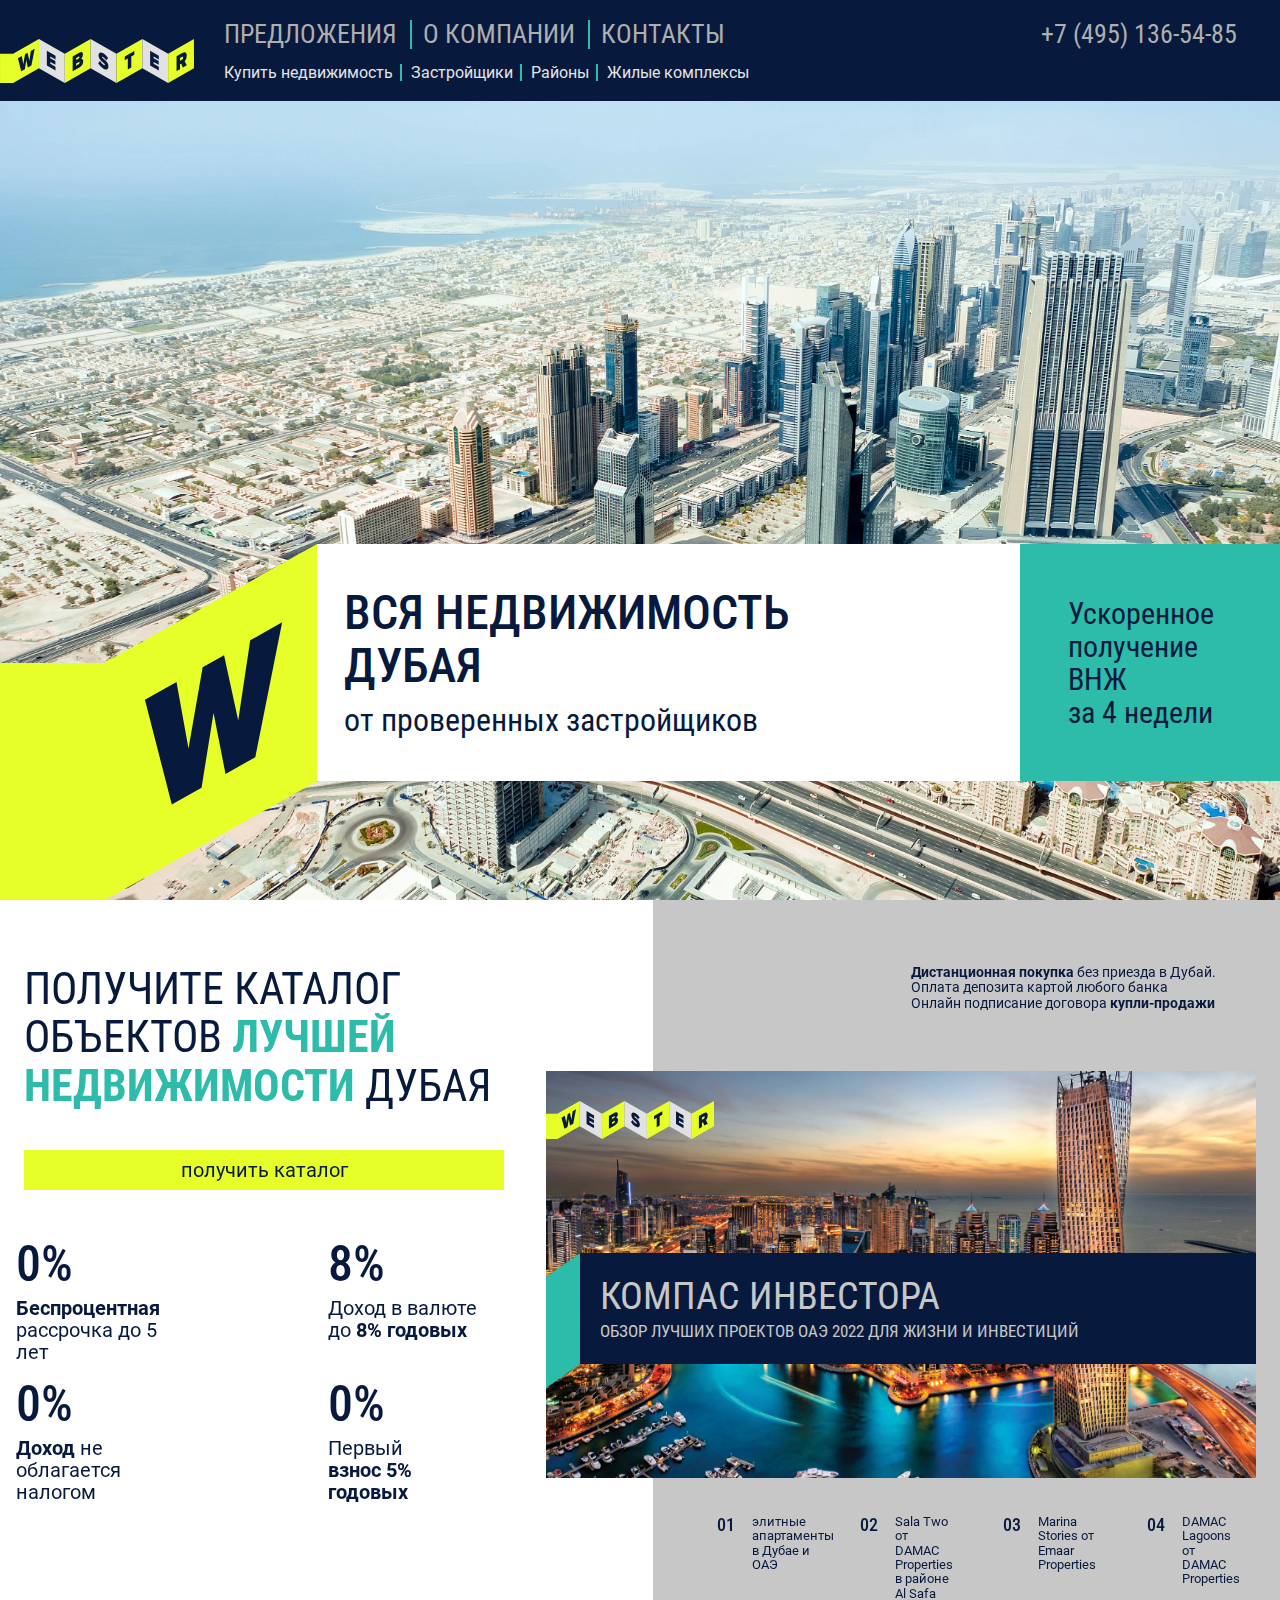
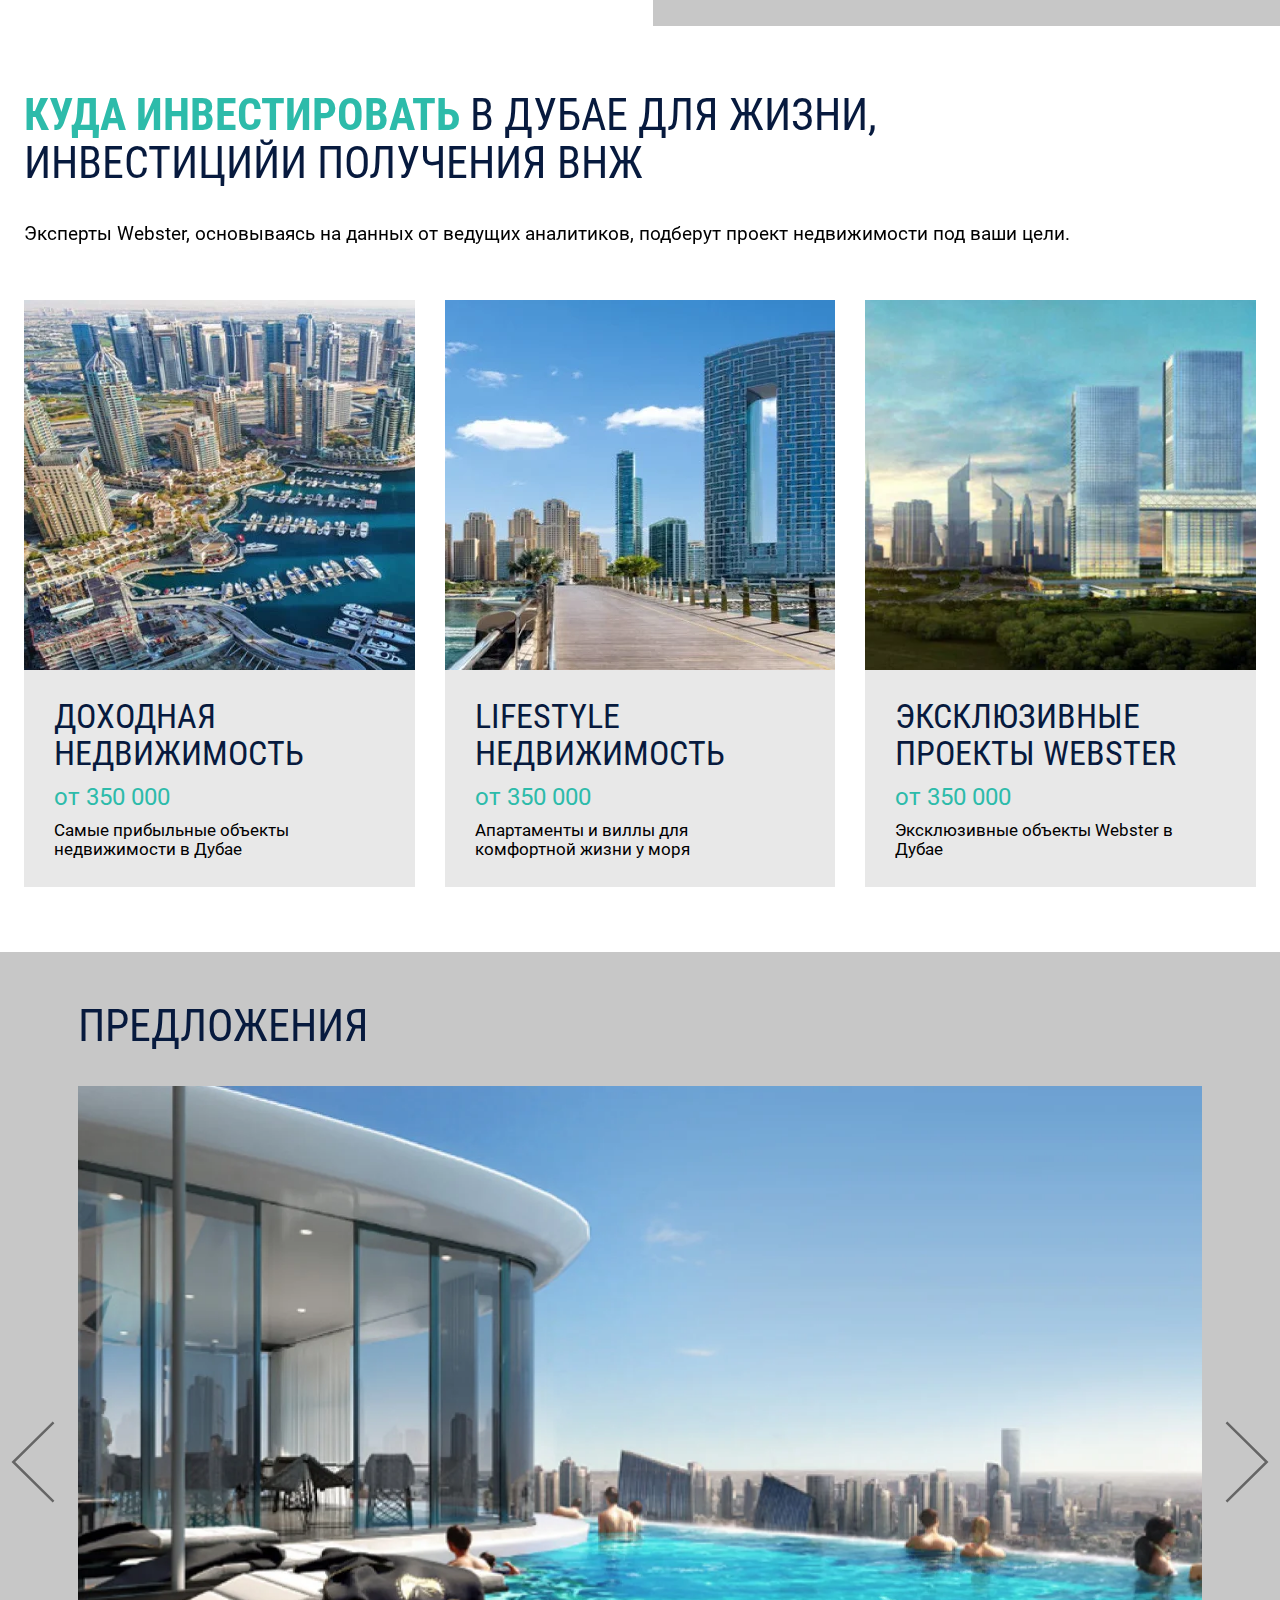
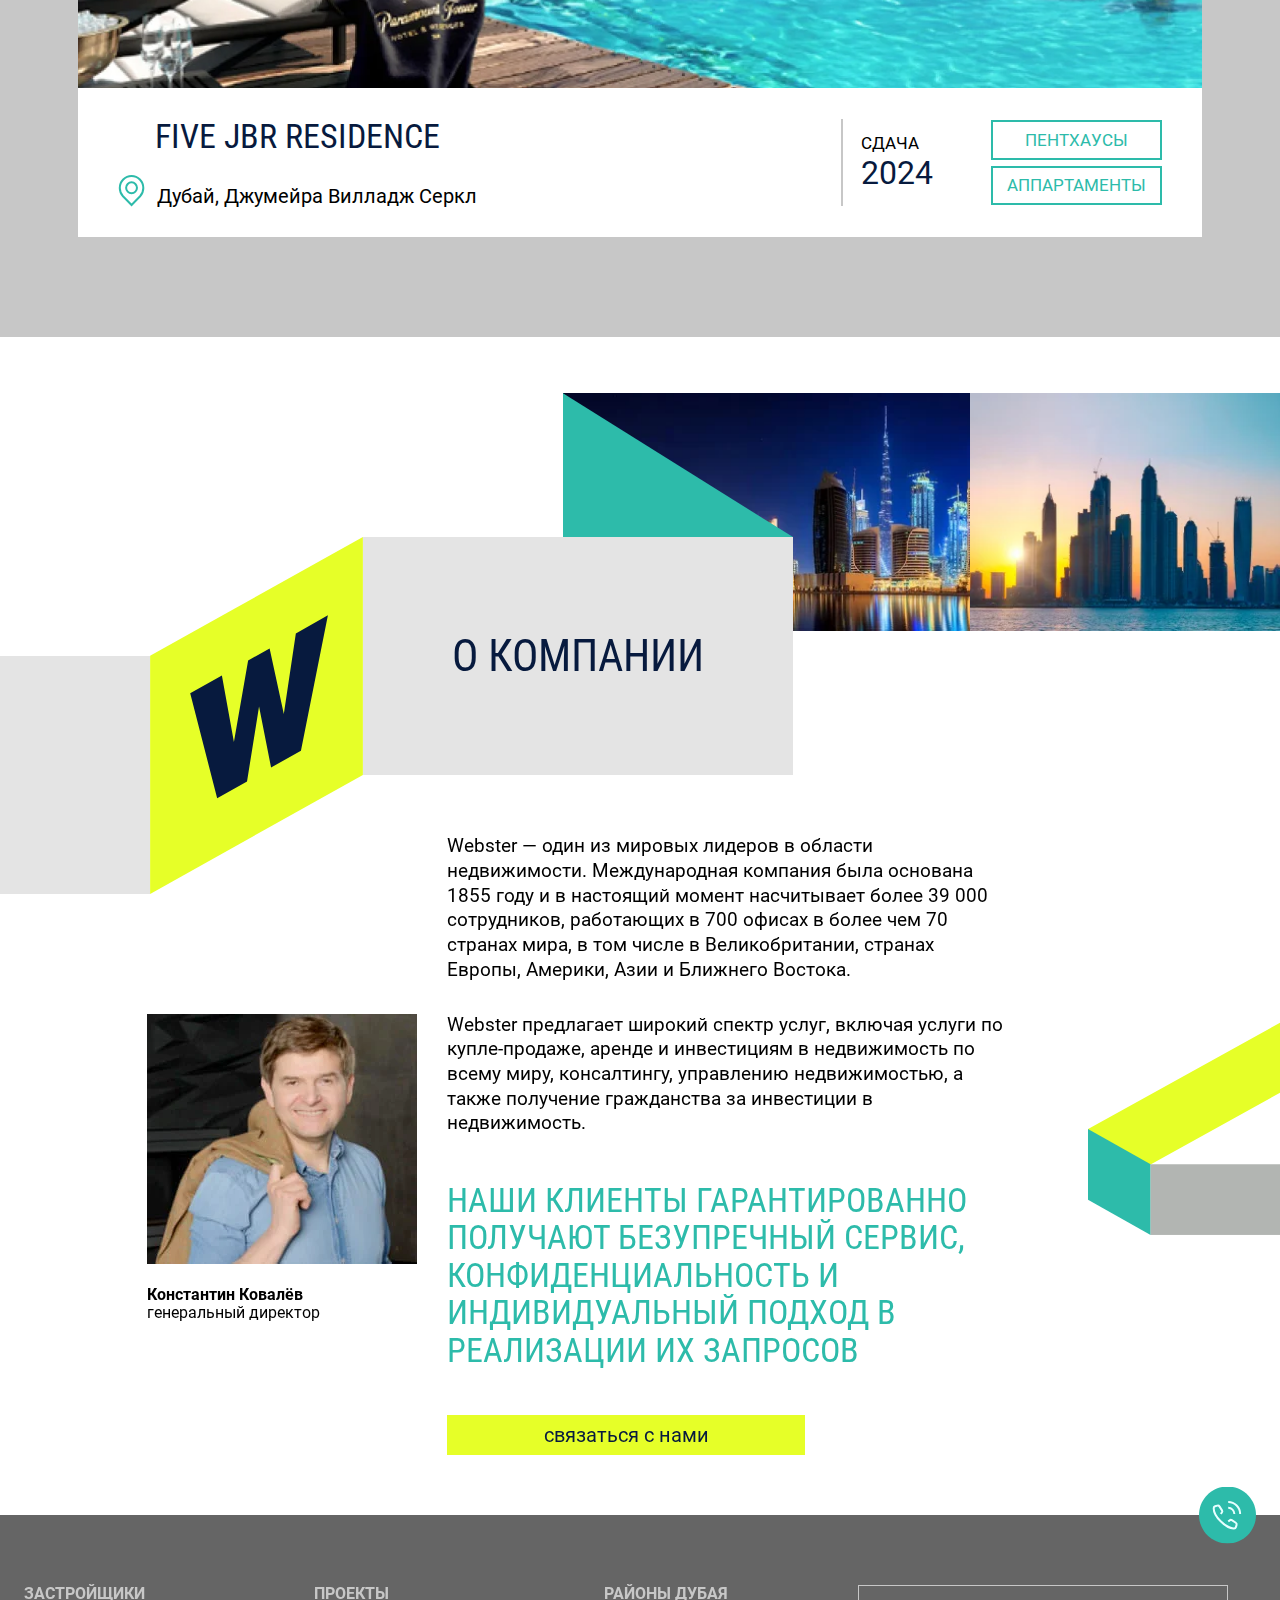
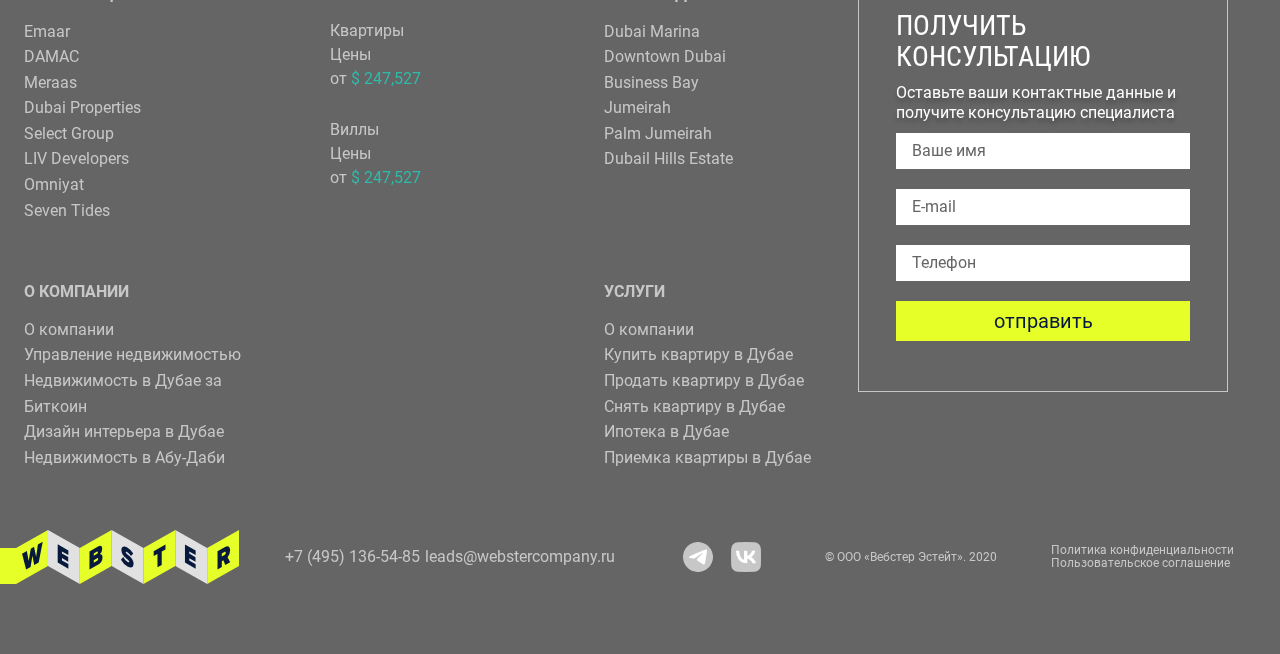
==== commit d6eabee0: "fc" ====
--- a/index.html
+++ b/index.html
@@ -40,7 +40,7 @@
                 <a class="header__item" data-anchor href="#suggest">предложения</a>
                 <a class="header__item" data-anchor href="#about">О КомпАнии</a>
                 <a class="header__item" data-anchor href="#contacts">Контакты</a>
-                <a href="tel:+74951365485" class="header__item">+7 (495) 136-54-85</a>
+                <a href="tel:+74951365485" class="header__item ml-a">+7 (495) 136-54-85</a>
                 <div class="header__dds">
                     <div class="header__d">
                         <div class="header__di" data-touch-hover>
--- a/css/style.min.css
+++ b/css/style.min.css
@@ -1,2 +1,2 @@
-/*! modern-normalize v1.1.0 | MIT License | https://github.com/sindresorhus/modern-normalize */*,::after,::before{box-sizing:border-box}html{-moz-tab-size:4;tab-size:4}html{line-height:1.15;-webkit-text-size-adjust:100%}body{margin:0}body{font-family:system-ui,-apple-system,'Segoe UI',Roboto,Helvetica,Arial,sans-serif,'Apple Color Emoji','Segoe UI Emoji'}hr{height:0;color:inherit}abbr[title]{text-decoration:underline dotted}b,strong{font-weight:bolder}code,kbd,pre,samp{font-family:ui-monospace,SFMono-Regular,Consolas,'Liberation Mono',Menlo,monospace;font-size:1em}small{font-size:80%}sub,sup{font-size:75%;line-height:0;position:relative;vertical-align:baseline}sub{bottom:-.25em}sup{top:-.5em}table{text-indent:0;border-color:inherit}button,input,optgroup,select,textarea{font-family:inherit;font-size:100%;line-height:1.15;margin:0}button,select{text-transform:none}[type=button],[type=reset],[type=submit],button{-webkit-appearance:button}::-moz-focus-inner{border-style:none;padding:0}:-moz-focusring{outline:1px dotted ButtonText}:-moz-ui-invalid{box-shadow:none}legend{padding:0}progress{vertical-align:baseline}::-webkit-inner-spin-button,::-webkit-outer-spin-button{height:auto}[type=search]{-webkit-appearance:textfield;outline-offset:-2px}::-webkit-search-decoration{-webkit-appearance:none}::-webkit-file-upload-button{-webkit-appearance:button;font:inherit}summary{display:list-item}@font-face{font-family:Roboto;font-weight:400;font-style:normal;font-display:swap;src:local("Roboto Regular"),local("Roboto-Regular"),url(../fonts/Roboto/Roboto-Regular.ttf) format("truetype")}@font-face{font-family:'Roboto Condensed';font-weight:400;font-style:normal;font-display:swap;src:local("Roboto Condensed Regular"),local("RobotoCondensed-Regular"),url(../fonts/Roboto_Condensed/RobotoCondensed-Regular.ttf) format("truetype")}@font-face{font-family:'Roboto Condensed';font-weight:500;font-style:normal;font-display:swap;src:local("Roboto Condensed Medium"),local("RobotoCondensed-Medium"),url(../fonts/Roboto_Condensed/RobotoCondensed-Medium.ttf) format("truetype")}@font-face{font-family:Roboto;font-weight:500;font-style:normal;font-display:swap;src:local("Roboto Medium"),local("Roboto-Medium"),url(../fonts/Roboto/Roboto-Medium.ttf) format("truetype")}@font-face{font-family:Roboto;font-weight:700;font-style:normal;font-display:swap;src:local("Roboto Bold"),local("Roboto-Bold"),url(../fonts/Roboto/Roboto-Bold.ttf) format("truetype")}@font-face{font-family:'Roboto Condensed';font-weight:700;font-style:normal;font-display:swap;src:local("Roboto Condensed Bold"),local("RobotoCondensed-Bold"),url(../fonts/Roboto_Condensed/RobotoCondensed-Bold.ttf) format("truetype")}:root{--swiper-pagination-bullet-size:10px;--swiper-pagination-bullet-width:10px;--swiper-pagination-bullet-height:10px;--swiper-pagination-bullet-horizontal-gap:10.5px;--swiper-pagination-color:#2dbbaa;--swiper-pagination-bullet-inactive-color:#c7c7c7;--swiper-pagination-bullet-inactive-opacity:1}html{line-height:1.1;text-rendering:optimizeLegibility;scroll-behavior:smooth}body{font-family:Roboto,sans-serif;font-weight:400;font-size:19px;color:#000;-webkit-backface-visibility:hidden;backface-visibility:hidden;-webkit-tap-highlight-color:transparent;-webkit-touch-callout:none;-webkit-font-smoothing:antialiased;-moz-osx-font-smoothing:grayscale;position:relative}@-webkit-keyframes fadeIn{100%{opacity:1}}@keyframes fadeIn{100%{opacity:1}}ul{margin:0;padding:0;list-style:none}img,svg{vertical-align:middle}img{border:none}svg:not(:root){overflow:hidden}button,input,optgroup,select,textarea{font-family:inherit;font-size:100%;line-height:1.1;margin:0}a{text-decoration:none}button,input{overflow:visible}input:-webkit-autofill,input:-webkit-autofill:active,input:-webkit-autofill:focus,input:-webkit-autofill:hover{font-size:inherit;-webkit-box-shadow:0 0 0 40px #fff inset;box-shadow:0 0 0 40px #fff inset}button,select{text-transform:none}[type=button],[type=reset],[type=submit],button{-webkit-appearance:button}h1,h2,h3,h4,h5,h6{font-family:inherit;margin:0}p{margin:0}.img-fluid{width:100%;height:auto;max-width:100%}.container{width:100%;margin:0 auto;padding:0 24px;max-width:1222px}@media screen and (min-width:1224px){.container{max-width:1336px}}@media screen and (min-width:1899px){.container{max-width:1594px}}.ff-2{font-family:"Roboto Condensed",sans-serif}.title{font-size:44px;font-family:"Roboto Condensed",sans-serif;text-transform:uppercase;font-weight:400;color:#071a3e}@media screen and (max-width:1023px){.title{font-size:34px}}.title__decor{color:#2dbbaa;font-weight:700}.title--sec{font-size:34px}@media screen and (max-width:1023px){.title--sec{font-size:28px}}.d-f-center{display:-webkit-box;display:-webkit-flex;display:-ms-flexbox;display:flex;-webkit-box-align:center;-webkit-align-items:center;-ms-flex-align:center;align-items:center;-webkit-box-pack:start;-webkit-justify-content:flex-start;-ms-flex-pack:start;justify-content:flex-start}.column{-webkit-box-orient:vertical;-webkit-box-direction:normal;-webkit-flex-direction:column;-ms-flex-direction:column;flex-direction:column}.align-start{-webkit-box-align:start;-webkit-align-items:flex-start;-ms-flex-align:start;align-items:flex-start}.d-none{display:none!important}.swiper-pagination{position:static;bottom:0}.arrow{-webkit-transform-origin:center;-ms-transform-origin:center;transform-origin:center;stroke:#656565;-webkit-transition:stroke .3s ease;-o-transition:stroke .3s ease;transition:stroke .3s ease;cursor:pointer}.arrow--right{-webkit-transform:rotate(180deg);-ms-transform:rotate(180deg);transform:rotate(180deg)}.arrow[data-hover],.arrow[data-touch]{stroke:#2dbbaa}.base-input{width:100%;font-size:16px;background-color:#fff;border:0;border-radius:0;outline:0;white-space:nowrap;-webkit-appearance:none;-moz-appearance:none;appearance:none;padding:0 16px;font-weight:400;line-height:36px;color:#071a3e;height:36px;min-height:36px;display:block}.base-input::-webkit-input-placeholder{color:#656565}.base-input::-moz-placeholder{color:#656565}.base-input:-ms-input-placeholder{color:#656565}.base-input::-ms-input-placeholder{color:#656565}.base-input::placeholder{color:#656565}.base-input:focus::-webkit-input-placeholder{color:rgba(101,101,101,.6)}.base-input:focus::-moz-placeholder{color:rgba(101,101,101,.6)}.base-input:focus:-ms-input-placeholder{color:rgba(101,101,101,.6)}.base-input:focus::-ms-input-placeholder{color:rgba(101,101,101,.6)}.base-input:focus::placeholder{color:rgba(101,101,101,.6)}.btn{padding:10px;display:-webkit-box;display:-webkit-flex;display:-ms-flexbox;display:flex;-webkit-box-align:center;-webkit-align-items:center;-ms-flex-align:center;align-items:center;-webkit-box-pack:center;-webkit-justify-content:center;-ms-flex-pack:center;justify-content:center;cursor:pointer;font-weight:400;font-size:20px;text-transform:lowercase;line-height:1;color:#071a3e;background-color:#e6ff28;-webkit-user-select:none;-moz-user-select:none;-ms-user-select:none;user-select:none;outline:0;border:0;border-radius:0;-webkit-transition:all .25s ease;-o-transition:all .25s ease;transition:all .25s ease}.btn--disabled,.btn[data-hover],.btn[data-touch]{background-color:#daea61}.btn--disabled{opacity:.9;pointer-events:none}@media screen and (max-width:1120px){.header-page .header__item::before{left:-12px!important}}.header{position:absolute;top:0;left:0;z-index:99;width:100%}.header-page{background-color:#071a3e}.header-page .header__item{color:#fff;position:relative}@media screen and (max-width:1023px){.header-page .header__item{color:#c7c7c7}}.header-page .header__item::before{content:'';position:absolute;top:0;left:-37px;width:2px;height:100%;background-color:#2dbbaa}.header-page .header__item:first-child::before{content:none}.header-page .header__inner{padding:40px 0 25px}.header--dd .header__inner{padding:20px 0 0}@media screen and (max-width:1023px){.header{position:fixed;width:100%}}.header__inner{padding-top:50px;width:100%}@media screen and (max-width:1023px){.header__inner{padding:0!important;display:-webkit-box;display:-webkit-flex;display:-ms-flexbox;display:flex;-webkit-box-orient:vertical;-webkit-box-direction:normal;-webkit-flex-direction:column;-ms-flex-direction:column;flex-direction:column;-webkit-box-align:start;-webkit-align-items:flex-start;-ms-flex-align:start;align-items:flex-start}}@media screen and (max-width:1023px){.header__top{display:-webkit-box;display:-webkit-flex;display:-ms-flexbox;display:flex;-webkit-box-align:center;-webkit-align-items:center;-ms-flex-align:center;align-items:center;-webkit-box-pack:justify;-webkit-justify-content:space-between;-ms-flex-pack:justify;justify-content:space-between;padding:12px 0;width:100%;background-color:#071a3e}}.header__logo{width:100%;-webkit-box-flex:1;-webkit-flex:1 1 100%;-ms-flex:1 1 100%;flex:1 1 100%;max-width:219px;-webkit-user-select:none;-moz-user-select:none;-ms-user-select:none;user-select:none}.header__logo img{pointer-events:none}@media screen and (min-width:1224px){.header__logo{max-width:239px}}@media screen and (max-width:1023px){.header__logo img{max-width:196px}}.header__nav{-webkit-box-flex:1;-webkit-flex:1 1 auto;-ms-flex:1 1 auto;flex:1 1 auto;display:-webkit-box;display:-webkit-flex;display:-ms-flexbox;display:flex;-webkit-box-align:center;-webkit-align-items:center;-ms-flex-align:center;align-items:center;-webkit-box-pack:justify;-webkit-justify-content:space-between;-ms-flex-pack:justify;justify-content:space-between;-webkit-flex-wrap:wrap;-ms-flex-wrap:wrap;flex-wrap:wrap;margin:0 auto}@media screen and (min-width:1899px){.header__nav{max-width:1280px;padding:0 100px}}@media screen and (max-width:1898px){.header__nav{max-width:1150px;padding:0 30px}}@media screen and (max-width:1023px){.header__nav{-webkit-box-orient:vertical;-webkit-box-direction:normal;-webkit-flex-direction:column;-ms-flex-direction:column;flex-direction:column;-webkit-box-align:start;-webkit-align-items:flex-start;-ms-flex-align:start;align-items:flex-start;margin:0;padding:0;padding:0;width:100%;background-color:#071a3e;-webkit-box-pack:start;-webkit-justify-content:flex-start;-ms-flex-pack:start;justify-content:flex-start;max-height:0;pointer-events:none}}.header__item{text-transform:uppercase;font-family:"Roboto Condensed",sans-serif;line-height:1.1;color:#071a3e;-webkit-transition:color .25s ease;-o-transition:color .25s ease;transition:color .25s ease;margin-right:5px;-webkit-user-select:none;-moz-user-select:none;-ms-user-select:none;user-select:none;font-size:26px}.header__item:last-child{margin-right:0}@media screen and (min-width:1224px){.header__item{margin-right:13px}}.header__item[data-hover],.header__item[data-touch]{color:#2dbbaa}@media screen and (max-width:1023px){.header__item{color:#c7c7c7;line-height:2.7;font-size:34px;margin:0;padding:0 22px;opacity:0;-webkit-transition:opacity .15s linear 0s;-o-transition:opacity .15s linear 0s;transition:opacity .15s linear 0s}.header__item:first-child{margin-top:65px}.header__item:last-child{margin-bottom:65px}}.header__btns{display:none}@media screen and (max-width:1023px){.header__btns{display:-webkit-box;display:-webkit-flex;display:-ms-flexbox;display:flex;-webkit-box-align:center;-webkit-align-items:center;-ms-flex-align:center;align-items:center;-webkit-box-pack:center;-webkit-justify-content:center;-ms-flex-pack:center;justify-content:center;position:relative;width:70px;height:30px;cursor:pointer;padding:0 20px}.header__btns[data-hover] svg,.header__btns[data-touch] svg{fill:#ff0}}.header__burger,.header__close{position:absolute;top:50%;left:50%;-webkit-transform-origin:center;-ms-transform-origin:center;transform-origin:center;width:30px;-webkit-transition:-webkit-transform 0s ease;transition:-webkit-transform 0s ease;-o-transition:transform 0s ease;transition:transform 0s ease;transition:transform 0s ease,-webkit-transform 0s ease}.header__burger svg,.header__close svg{-webkit-transition:fill .25s ease;-o-transition:fill .25s ease;transition:fill .25s ease}.header__burger{-webkit-transition:-webkit-transform .25s ease;transition:-webkit-transform .25s ease;-o-transition:transform .25s ease;transition:transform .25s ease;transition:transform .25s ease,-webkit-transform .25s ease;-webkit-transform:translate(-50%,-50%) scale(1);-ms-transform:translate(-50%,-50%) scale(1);transform:translate(-50%,-50%) scale(1)}.header__close{-webkit-transform:translate(-50%,-50%) scale(0);-ms-transform:translate(-50%,-50%) scale(0);transform:translate(-50%,-50%) scale(0)}@media screen and (max-width:1023px){.header__item::before{content:none!important}.header--active .header__close{-webkit-transition:-webkit-transform .25s ease;transition:-webkit-transform .25s ease;-o-transition:transform .25s ease;transition:transform .25s ease;transition:transform .25s ease,-webkit-transform .25s ease;-webkit-transform:translate(-50%,-50%) scale(1);-ms-transform:translate(-50%,-50%) scale(1);transform:translate(-50%,-50%) scale(1)}.header--active .header__burger{-webkit-transform:translate(-50%,-50%) scale(0);-ms-transform:translate(-50%,-50%) scale(0);transform:translate(-50%,-50%) scale(0)}.header--active .header__nav{overflow:auto;pointer-events:all;max-height:500px;max-height:initial;-webkit-transition:max-height .25s linear 0s;-o-transition:max-height .25s linear 0s;transition:max-height .25s linear 0s}.header--active .header__item{opacity:1;-webkit-transition:opacity .15s linear .25s;-o-transition:opacity .15s linear .25s;transition:opacity .15s linear .25s}}.header--disable{pointer-events:none}.header--disable .header__nav{overflow:hidden}.header__dds{-webkit-box-flex:0;-webkit-flex:0 0 100%;-ms-flex:0 0 100%;flex:0 0 100%;padding-top:15px;font-size:16px;display:-webkit-box;display:-webkit-flex;display:-ms-flexbox;display:flex;-webkit-box-align:center;-webkit-align-items:center;-ms-flex-align:center;align-items:center;-webkit-box-pack:start;-webkit-justify-content:flex-start;-ms-flex-pack:start;justify-content:flex-start}@media screen and (max-width:1023px){.header__dds{color:#c7c7c7}}.header__d{margin-right:18px;position:relative}.header__d::before{content:'';position:absolute;top:0;right:-9px;width:2px;height:calc(100% - 20px);background-color:#2dbbaa}.header__d:last-child{margin-right:0}.header__d:last-child::before{content:none}@media screen and (max-width:1023px){.header__d__item::before{content:none!important}}.header__d:active .header__di,.header__d:hover .header__di{color:#2dbbaa}.header__d:active .header__dis,.header__d:hover .header__dis{opacity:1;visibility:visible}.header__di{padding-bottom:20px;cursor:pointer;-webkit-user-select:none;-moz-user-select:none;-ms-user-select:none;user-select:none;color:rgba(255,255,255,.7)}.header__dis{opacity:0;visibility:hidden}.header__dis a{color:#444;padding-bottom:5px;margin-bottom:5px;display:block}.header__dis a[data-hover],.header__dis a[data-touch]{color:#2dbbaa}@media screen and (min-width:1024px){.header__dis{padding:15px 2px 5px 10px;position:absolute;bottom:0;min-width:calc(100% + 18px);left:50%;-webkit-transform:translate(-50%,100%);-ms-transform:translate(-50%,100%);transform:translate(-50%,100%);background-color:#c7c7c7;font-size:13px}.header__dis::before{content:'';display:block;position:absolute;width:0;height:0;border:8px solid transparent;border-bottom-color:#2dbbaa;top:-16px;left:calc(50% - 8px);z-index:3}}.intro{min-height:calc(var(--vh,1vh) * 100);position:relative;display:-webkit-box;display:-webkit-flex;display:-ms-flexbox;display:flex;-webkit-box-align:end;-webkit-align-items:flex-end;-ms-flex-align:end;align-items:flex-end;-webkit-box-pack:start;-webkit-justify-content:flex-start;-ms-flex-pack:start;justify-content:flex-start;padding-top:200px;-webkit-transition:height 2s linear;-o-transition:height 2s linear;transition:height 2s linear}.intro__bg{position:absolute;top:0;left:0;width:100%;height:100%;-o-object-fit:cover;object-fit:cover;-o-object-position:top center;object-position:top center;z-index:0;background-color:#c3d6d4;pointer-events:none;-webkit-user-select:none;-moz-user-select:none;-ms-user-select:none;user-select:none}@media screen and (max-width:767px){.intro__bg{-o-object-position:46% 0;object-position:46% 0}}.intro__inner{display:-webkit-box;display:-webkit-flex;display:-ms-flexbox;display:flex;-webkit-box-orient:horizontal;-webkit-box-direction:normal;-webkit-flex-direction:row;-ms-flex-direction:row;flex-direction:row;-webkit-box-align:stretch;-webkit-align-items:stretch;-ms-flex-align:stretch;align-items:stretch;padding-bottom:119px;position:relative;z-index:1;max-width:1305px;overflow:hidden;-webkit-box-flex:0;-webkit-flex:0 0 100%;-ms-flex:0 0 100%;flex:0 0 100%;padding-left:317px}@media screen and (min-width:1899px){.intro__inner{max-width:1600px}}.intro__inner-item{height:237px}.intro__inner::after{content:'';position:absolute;top:0;left:105px;background-image:url(../img/w.svg);background-repeat:no-repeat;background-position:top right;background-size:contain;width:212px;height:100%}@media screen and (max-width:1023px){.intro__inner::after{left:54px}}@media screen and (max-width:767px){.intro__inner::after{display:none;content:none}}.intro__inner::before{content:'';position:absolute;bottom:0;left:0;background-color:#e6ff28;width:105px;height:237.5px}@media screen and (max-width:1023px){.intro__inner::before{width:61px;height:230.5px}}@media screen and (max-width:767px){.intro__inner::before{width:55px;height:224px;-webkit-transform:skewY(-27deg);-ms-transform:skewY(-27deg);transform:skewY(-27deg);bottom:101px}}@media screen and (max-width:1023px){.intro__inner{padding-bottom:115px;padding-left:265.4px}.intro__inner-item{height:230px}}@media screen and (max-width:767px){.intro__inner{-webkit-box-orient:vertical;-webkit-box-direction:normal;-webkit-flex-direction:column;-ms-flex-direction:column;flex-direction:column;padding-left:55px}.intro__inner-item{height:auto}}.intro__title{-webkit-box-flex:0;-webkit-flex:0 1 100%;-ms-flex:0 1 100%;flex:0 1 100%;padding:0 27px;background-color:#fff;font-size:44px;font-weight:500;color:#071a3e;text-transform:uppercase;line-height:1.12;max-width:73%;position:relative;-webkit-box-align:start;-webkit-align-items:flex-start;-ms-flex-align:start;align-items:flex-start;-webkit-box-pack:center;-webkit-justify-content:center;-ms-flex-pack:center;justify-content:center}@media screen and (min-width:1224px){.intro__title{font-size:56px}}.intro__title span{text-transform:lowercase;font-weight:400;font-size:30px;line-height:1.17;margin-top:9px}@media screen and (min-width:1224px){.intro__title span{font-size:32px}}@media screen and (max-width:1023px){.intro__title{font-size:35px}.intro__title span{font-size:18px}}@media screen and (max-width:767px){.intro__title{max-width:100%;height:180px;padding:0 16px;-webkit-flex-basis:auto;-ms-flex-preferred-size:auto;flex-basis:auto}.intro__title span{margin-top:2px}}.intro__sub-title{-webkit-box-flex:1;-webkit-flex:1 1 auto;-ms-flex:1 1 auto;flex:1 1 auto;padding:0 35px;background-color:#2dbbaa;color:#071a3e;font-size:30px;text-transform:none}@media screen and (min-width:1224px){.intro__sub-title{padding:0 48px}}@media screen and (max-width:1023px){.intro__sub-title{font-size:20px}.intro__sub-title br{display:none}}@media screen and (max-width:767px){.intro__sub-title{font-size:16px;height:44px;padding:0 16px}}@media screen and (max-width:560px){.intro__sub-title{font-size:15px;padding-right:10px}}.catalog{padding-top:65px;padding-bottom:25px;color:#071a3e;position:relative}@media screen and (max-width:1223px){.catalog .container{padding-right:0}}@media screen and (max-width:1023px){.catalog{padding-bottom:0}.catalog .container{padding:0}}.catalog::after{content:'';position:absolute;height:100%;right:0;top:0;width:49%;background-color:#c7c7c7;z-index:0}@media screen and (max-width:1023px){.catalog::after{content:none;display:none}}.catalog__inner{display:-webkit-box;display:-webkit-flex;display:-ms-flexbox;display:flex;-webkit-box-align:start;-webkit-align-items:flex-start;-ms-flex-align:start;align-items:flex-start;-webkit-box-pack:justify;-webkit-justify-content:space-between;-ms-flex-pack:justify;justify-content:space-between;position:relative;z-index:1}@media screen and (max-width:1023px){.catalog__inner{-webkit-box-orient:vertical;-webkit-box-direction:normal;-webkit-flex-direction:column;-ms-flex-direction:column;flex-direction:column;-webkit-box-align:center;-webkit-align-items:center;-ms-flex-align:center;align-items:center}}.catalog__text{max-width:39%;-webkit-box-flex:0;-webkit-flex:0 0 100%;-ms-flex:0 0 100%;flex:0 0 100%}.catalog__text-btn{margin-bottom:40px;width:100%}@media screen and (min-width:1899px){.catalog__text-btn{max-width:92%}}@media screen and (max-width:1223px){.catalog__text-btn{max-width:300px}}@media screen and (max-width:1023px){.catalog__text-btn{-webkit-box-ordinal-group:4;-webkit-order:3;-ms-flex-order:3;order:3;max-width:100%;margin-top:25px}}@media screen and (min-width:1899px){.catalog__text-header{max-width:90%}}@media screen and (max-width:1223px){.catalog__text{max-width:44%}}@media screen and (max-width:1023px){.catalog__text{width:100%;max-width:100%;padding:0 24px;display:-webkit-box;display:-webkit-flex;display:-ms-flexbox;display:flex;-webkit-box-orient:vertical;-webkit-box-direction:normal;-webkit-flex-direction:column;-ms-flex-direction:column;flex-direction:column;-webkit-box-align:start;-webkit-align-items:flex-start;-ms-flex-align:start;align-items:flex-start}}.catalog__text .title{margin-bottom:40px}@media screen and (max-width:1023px){.catalog__text .title{margin-bottom:25px}}.catalog__items{display:-webkit-box;display:-webkit-flex;display:-ms-flexbox;display:flex;-webkit-flex-wrap:wrap;-ms-flex-wrap:wrap;flex-wrap:wrap;-webkit-box-align:stretch;-webkit-align-items:stretch;-ms-flex-align:stretch;align-items:stretch;-webkit-box-pack:justify;-webkit-justify-content:space-between;-ms-flex-pack:justify;justify-content:space-between;margin:0 -15px;width:100%}@media screen and (max-width:767px){.catalog__items{margin:0}}.catalog__item{-webkit-box-flex:0;-webkit-flex:0 0 35%;-ms-flex:0 0 35%;flex:0 0 35%;padding:7px;font-size:20px}@media screen and (max-width:1223px){.catalog__item{-webkit-box-flex:0;-webkit-flex:0 0 50%;-ms-flex:0 0 50%;flex:0 0 50%}}@media screen and (max-width:767px){.catalog__item{max-width:calc(50% - 30px);padding:0 0 15px 0;font-size:16px}}.catalog__item-title{font-size:50px;font-weight:500;margin-bottom:5px}@media screen and (max-width:767px){.catalog__item-title{font-size:46px}}.catalog__item-text span{font-weight:700}@media screen and (max-width:767px){.catalog__item-text{font-size:16px}}.catalog__content{max-width:45%;-webkit-box-flex:0;-webkit-flex:0 0 100%;-ms-flex:0 0 100%;flex:0 0 100%;display:-webkit-box;display:-webkit-flex;display:-ms-flexbox;display:flex;-webkit-box-orient:vertical;-webkit-box-direction:normal;-webkit-flex-direction:column;-ms-flex-direction:column;flex-direction:column;-webkit-box-align:end;-webkit-align-items:flex-end;-ms-flex-align:end;align-items:flex-end}@media screen and (max-width:1223px){.catalog__content{max-width:50%}}@media screen and (max-width:1023px){.catalog__content{max-width:100%;width:100%;background-color:#c7c7c7}}.catalog__content-text{margin-left:auto;margin-bottom:60px;font-size:14px;max-width:345px}.catalog__content-text span{font-weight:700}@media screen and (max-width:1023px){.catalog__content-text{margin:0;margin-right:auto;padding:30px 24px;max-width:calc(345px + 48px)}}.catalog__content-media{min-width:128%;position:relative}@media screen and (max-width:1223px){.catalog__content-media{min-width:108%}}@media screen and (max-width:1023px){.catalog__content-media{-webkit-box-ordinal-group:0;-webkit-order:-1;-ms-flex-order:-1;order:-1;min-width:100%}}.catalog__content-img{min-height:407px;width:auto;-o-object-fit:cover;object-fit:cover;max-width:100%;min-width:100%;-o-object-position:center right;object-position:center right;pointer-events:none;-webkit-user-select:none;-moz-user-select:none;-ms-user-select:none;user-select:none}@media screen and (max-width:1023px){.catalog__content-img{min-height:363px;-o-object-position:83% center;object-position:83% center}}.catalog__content-logo{position:absolute;pointer-events:none;-webkit-user-select:none;-moz-user-select:none;-ms-user-select:none;user-select:none;top:30px;left:0;max-width:168px}.catalog__content-info{background-color:#071a3e;color:#c7c7c7;text-transform:uppercase;font-size:17px;position:absolute;width:calc(100% - 34px);top:calc(50% + 34px);left:0;-webkit-transform:translateY(-50%);-ms-transform:translateY(-50%);transform:translateY(-50%);margin-left:34px;padding:23px 20px}.catalog__content-info::after{content:'';position:absolute;top:0;left:-34px;width:34px;height:100%;background-color:#2dbbaa;-webkit-transform:skewY(-35deg);-ms-transform:skewY(-35deg);transform:skewY(-35deg);-webkit-transform-origin:100% 0;-ms-transform-origin:100% 0;transform-origin:100% 0}.catalog__content-title{font-size:38px;text-transform:uppercase;margin-bottom:5px}.catalog__links{-webkit-box-align:stretch;-webkit-align-items:stretch;-ms-flex-align:stretch;align-items:stretch;-webkit-box-pack:justify;-webkit-justify-content:space-between;-ms-flex-pack:justify;justify-content:space-between;margin-top:37px;padding:0 15px}@media screen and (max-width:1023px){.catalog__links{-webkit-flex-wrap:wrap;-ms-flex-wrap:wrap;flex-wrap:wrap;margin-right:auto;padding-bottom:12px;width:100%;max-width:700px}}.catalog__link{color:#071a3e;font-size:13px;display:-webkit-box;display:-webkit-flex;display:-ms-flexbox;display:flex;-webkit-box-align:start;-webkit-align-items:flex-start;-ms-flex-align:start;align-items:flex-start;max-width:18%;-webkit-box-flex:0;-webkit-flex:0 0 100%;-ms-flex:0 0 100%;flex:0 0 100%}@media screen and (max-width:1223px){.catalog__link{max-width:24.5%}}@media screen and (max-width:1023px){.catalog__link{padding-right:28px;padding-bottom:28px;max-width:50%}.catalog__link-text{max-width:120px}}.catalog__link-count{font-weight:500;font-size:18px;-webkit-box-flex:0;-webkit-flex:0 0 25%;-ms-flex:0 0 25%;flex:0 0 25%;min-width:35px;-webkit-transition:all .25s ease;-o-transition:all .25s ease;transition:all .25s ease;-webkit-transform-origin:top left;-ms-transform-origin:top left;transform-origin:top left}.catalog__link[data-hover] .catalog__link-count,.catalog__link[data-touch] .catalog__link-count{color:#2dbbaa;-webkit-transform:scale(1.25);-ms-transform:scale(1.25);transform:scale(1.25)}.invest{padding:65px 0}.invest__header{margin-bottom:55px}@media screen and (max-width:1223px){.invest__header{margin-bottom:25px}}@media screen and (max-width:767px){.invest__header{font-size:17px}}.invest__header .title{margin-bottom:36px}@media screen and (max-width:1223px){.invest__header .title{margin-bottom:16px}}.invest__slider{-webkit-user-select:none;-moz-user-select:none;-ms-user-select:none;user-select:none}.invest__item{height:587px;width:100%;background-color:#e8e8e8;display:-webkit-inline-box;display:-webkit-inline-flex;display:-ms-inline-flexbox;display:inline-flex;-webkit-box-orient:vertical;-webkit-box-direction:normal;-webkit-flex-direction:column;-ms-flex-direction:column;flex-direction:column;-webkit-user-select:none;-moz-user-select:none;-ms-user-select:none;user-select:none;color:#000}.invest__item .invest__title{-webkit-transition:color .25s ease;-o-transition:color .25s ease;transition:color .25s ease}.invest__item[data-hover] .invest__title,.invest__item[data-touch] .invest__title{color:#2dbbaa}@media screen and (min-width:1224px){.invest__item{max-width:490px}}.invest__item-text{padding:0 30px;height:100%;display:-webkit-box;display:-webkit-flex;display:-ms-flexbox;display:flex;-webkit-box-orient:vertical;-webkit-box-direction:normal;-webkit-flex-direction:column;-ms-flex-direction:column;flex-direction:column;-webkit-box-pack:center;-webkit-justify-content:center;-ms-flex-pack:center;justify-content:center}@media screen and (max-width:767px){.invest__item-text{padding:0 20px}}.invest__img{height:370px;width:100%;-o-object-fit:cover;object-fit:cover;-o-object-position:center;object-position:center}.invest__price{font-size:24px;color:#2dbbaa;line-height:48px}.invest__text{font-size:17px;max-width:306px;max-height:57px;overflow:hidden}.invest__pagination{padding-top:50px}@media screen and (max-width:1023px){.invest__pagination{padding-top:25px}}.suggest{padding:50px 0 100px;background-color:#c7c7c7}.suggest .swiper-slide{color:#000}@media screen and (max-width:1023px){.suggest{padding:40px 0}.suggest .container{padding:0}}.suggest__title{margin-bottom:36px}@media screen and (max-width:1440px){.suggest__title{padding-left:54px}}@media screen and (max-width:1023px){.suggest__title{padding:0 24px;margin-bottom:20px}}.suggest__img{height:602px;width:100%;-o-object-fit:cover;object-fit:cover;-o-object-position:center;object-position:center;max-height:calc(var(--vh,1vh) * 100)}@media screen and (max-width:1023px){.suggest__img{height:560px}}@media screen and (max-width:767px){.suggest__img{height:360px}}.suggest__inner{position:relative}@media screen and (max-width:1440px){.suggest__inner{padding:0 54px}}@media screen and (max-width:1023px){.suggest__inner{padding:0}}.suggest__next,.suggest__prev{position:absolute;top:50%;-webkit-transform:translateY(-50%);-ms-transform:translateY(-50%);transform:translateY(-50%);z-index:2;display:-webkit-inline-box;display:-webkit-inline-flex;display:-ms-inline-flexbox;display:inline-flex;-webkit-box-align:center;-webkit-align-items:center;-ms-flex-align:center;align-items:center;-webkit-box-pack:center;-webkit-justify-content:center;-ms-flex-pack:center;justify-content:center}.suggest__next svg,.suggest__prev svg{width:44px;height:auto}@media screen and (max-width:1023px){.suggest__next,.suggest__prev{display:none}}.suggest__prev{-webkit-transform:translate(-130%,-50%);-ms-transform:translate(-130%,-50%);transform:translate(-130%,-50%);left:0}@media screen and (max-width:1440px){.suggest__prev{-webkit-transform:translate(-30%,-50%);-ms-transform:translate(-30%,-50%);transform:translate(-30%,-50%)}}.suggest__next{-webkit-transform:translate(130%,-50%);-ms-transform:translate(130%,-50%);transform:translate(130%,-50%);right:0}@media screen and (max-width:1440px){.suggest__next{-webkit-transform:translate(30%,-50%);-ms-transform:translate(30%,-50%);transform:translate(30%,-50%)}}.suggest__pagination{display:none}@media screen and (max-width:1023px){.suggest__pagination{display:block;padding-top:35px}}.suggest__pagination .swiper-pagination-bullet{background:#fff}.suggest__pagination .swiper-pagination-bullet-active{background:#2dbbaa}.suggest__info{background-color:#fff;padding:30px 40px;-webkit-box-pack:justify;-webkit-justify-content:space-between;-ms-flex-pack:justify;justify-content:space-between}.suggest__info-title span{font-size:20px;display:-webkit-box;display:-webkit-flex;display:-ms-flexbox;display:flex;-webkit-box-align:end;-webkit-align-items:flex-end;-ms-flex-align:end;align-items:flex-end}.suggest__info-title svg{min-width:27px;margin-right:12px;height:auto}.suggest__info-title .title{margin-bottom:20px}.suggest__info-year{font-size:17px;text-transform:uppercase;display:-webkit-box;display:-webkit-flex;display:-ms-flexbox;display:flex;-webkit-box-align:start;-webkit-align-items:flex-start;-ms-flex-align:start;align-items:flex-start;-webkit-box-pack:start;-webkit-justify-content:flex-start;-ms-flex-pack:start;justify-content:flex-start;-webkit-box-orient:vertical;-webkit-box-direction:normal;-webkit-flex-direction:column;-ms-flex-direction:column;flex-direction:column;padding:15px 20px;min-width:150px;position:relative}.suggest__info-year span{color:#071a3e;font-size:32px;padding-top:3px}.suggest__info-year::after{content:'';position:absolute;top:0;left:0;width:2px;background-color:#c7c7c7;height:100%}.suggest__info-btns{margin-left:auto}.suggest__info-btn{-webkit-user-select:none;-moz-user-select:none;-ms-user-select:none;user-select:none;border:2px solid #2dbbaa;color:#2dbbaa;padding:8.5px 14px;text-transform:uppercase;font-size:17px}.suggest__info-btn:first-child{margin-bottom:6px}@media screen and (max-width:1023px){.suggest__info{-webkit-box-orient:vertical;-webkit-box-direction:normal;-webkit-flex-direction:column;-ms-flex-direction:column;flex-direction:column;-webkit-box-align:start;-webkit-align-items:flex-start;-ms-flex-align:start;align-items:flex-start;padding:20px 15px}.suggest__info-content{width:100%}.suggest__info-title{padding-bottom:20px}.suggest__info-title svg{min-width:23px}.suggest__info-year{font-size:15px}.suggest__info-year span{font-size:28px}.suggest__info-btn{font-size:15px}}.about{overflow:hidden;padding-top:200px;position:relative}@media screen and (max-width:767px){.about{padding-top:70px}}.about__header{display:-webkit-box;display:-webkit-flex;display:-ms-flexbox;display:flex;-webkit-box-align:start;-webkit-align-items:flex-start;-ms-flex-align:start;align-items:flex-start}.about__w{height:357px;min-width:213px;position:relative;display:-webkit-inline-box;display:-webkit-inline-flex;display:-ms-inline-flexbox;display:inline-flex;font-size:0;margin-left:150px}@media screen and (min-width:1899px){.about__w{margin-left:188px}}.about__w::after{content:'';position:absolute;top:0;left:0;background-image:url(../img/w.svg);background-repeat:no-repeat;background-position:top left;background-size:contain;width:100%;height:100%;z-index:2}.about__w::before{content:'';position:absolute;height:66.7%;width:150px;bottom:0;left:-150px;z-index:1;background-color:#e4e4e4}@media screen and (min-width:1899px){.about__w::before{width:188px;left:-188px}}@media screen and (max-width:1223px){.about__w{margin-left:55px}.about__w::before{width:55px;left:-55px}}@media screen and (max-width:767px){.about__w{margin-left:25px;height:120px;min-width:72px}.about__w::before{width:25px;left:-25px}}.about__title{height:238px;min-width:430px;background-color:#e4e4e4;-webkit-box-pack:center;-webkit-justify-content:center;-ms-flex-pack:center;justify-content:center}@media screen and (max-width:767px){.about__title{height:80px;min-width:240px}}.about__images{height:238px;-webkit-box-flex:1;-webkit-flex:1 1 auto;-ms-flex:1 1 auto;flex:1 1 auto;position:relative;display:-webkit-box;display:-webkit-flex;display:-ms-flexbox;display:flex;-webkit-box-align:center;-webkit-align-items:center;-ms-flex-align:center;align-items:center;-webkit-flex-wrap:nowrap;-ms-flex-wrap:nowrap;flex-wrap:nowrap}.about__images::after{width:230px;height:100%;content:'';position:absolute;top:0;left:0;background-color:#2dbbaa;-webkit-transform:skewY(32deg);-ms-transform:skewY(32deg);transform:skewY(32deg);-webkit-transform-origin:bottom right;-ms-transform-origin:bottom right;transform-origin:bottom right;left:-230px;z-index:-1}@media screen and (max-width:767px){.about__images::after{width:70px;left:-70px}}@media screen and (max-width:767px){.about__images{height:80px}}.about__img{position:absolute;width:calc(60% + 230px / 2);height:100%;top:0;left:0;-o-object-fit:cover;object-fit:cover;-o-object-position:center;object-position:center;z-index:-2;-webkit-transform:translate(-230px,-144px);-ms-transform:translate(-230px,-144px);transform:translate(-230px,-144px)}@media screen and (max-width:1023px){.about__img{width:calc(100% + 230px)}}@media screen and (max-width:767px){.about__img{-webkit-transform:translate(-70px,-44px);-ms-transform:translate(-70px,-44px);transform:translate(-70px,-44px);width:calc(100% + 70px)}}.about__img--sec{width:calc(40% + 230px / 2);-webkit-transform:translate(calc(-230px / 2),-144px);-ms-transform:translate(calc(-230px / 2),-144px);transform:translate(calc(-230px / 2),-144px);left:60%}@media screen and (max-width:1023px){.about__img--sec{display:none}}.about__inner{display:-webkit-box;display:-webkit-flex;display:-ms-flexbox;display:flex;-webkit-box-align:start;-webkit-align-items:flex-start;-ms-flex-align:start;align-items:flex-start;padding-top:120px}@media screen and (max-width:767px){.about__inner{-webkit-box-orient:vertical;-webkit-box-direction:reverse;-webkit-flex-direction:column-reverse;-ms-flex-direction:column-reverse;flex-direction:column-reverse;padding-top:20px;font-size:17px}}.about__team{max-width:270px;width:100%;-webkit-box-flex:0;-webkit-flex:0 0 100%;-ms-flex:0 0 100%;flex:0 0 100%;margin-right:30px}@media screen and (max-width:1440px){.about__team{margin-left:123px}}@media screen and (max-width:1223px){.about__team{margin-left:31px}}@media screen and (max-width:767px){.about__team{margin:0;max-width:400px}}@media screen and (min-width:1441px){.about__team{margin-right:58px}}@media screen and (min-width:1899px){.about__team{margin-right:123px}}.about__team p{margin-top:22px;font-size:16px}.about__team p b{display:block;font-weight:700}@media screen and (max-width:767px){.about__team p{margin-top:16px}}.about__team .btn{display:none}@media screen and (max-width:767px){.about__team .btn{display:-webkit-box;display:-webkit-flex;display:-ms-flexbox;display:flex;max-width:400px;width:100%;margin-top:16px}}.about__info{-webkit-transform:translateY(-180px);-ms-transform:translateY(-180px);transform:translateY(-180px);max-width:560px;width:100%}@media screen and (min-width:1441px){.about__info{max-width:780px}}@media screen and (max-width:1023px){.about__info{-webkit-box-flex:1;-webkit-flex:1 1 auto;-ms-flex:1 1 auto;flex:1 1 auto;max-width:initial}}@media screen and (max-width:767px){.about__info{-webkit-transform:translateY(0);-ms-transform:translateY(0);transform:translateY(0)}}.about__info-title{color:#2dbbaa;padding:16px 0 46px}.about__info .btn{max-width:358px;width:100%}@media screen and (max-width:767px){.about__info .btn{display:none}}.about__text p{margin-bottom:30px;line-height:1.3}.about__decor{position:absolute;bottom:0;right:-5%;width:20%;max-width:25%;height:auto;-webkit-transform:translateY(-400px);-ms-transform:translateY(-400px);transform:translateY(-400px)}@media screen and (min-width:1441px){.about__decor{-webkit-transform:translateY(-280px);-ms-transform:translateY(-280px);transform:translateY(-280px)}}@media screen and (min-width:1899px){.about__decor{width:23%;right:0}}@media screen and (max-width:1223px){.about__decor{right:-10%}}@media screen and (max-width:1023px){.about__decor{display:none}}.media-icon__bg{fill:#c7c7c7}.media-icon__item{fill:#fff}.media-icon__bg,.media-icon__item{-webkit-transition:fill .25s ease;-o-transition:fill .25s ease;transition:fill .25s ease}.bread__inner{padding-top:15px}.bread__header{background-color:#f0f0f0;padding:8px 18px}@media screen and (max-width:1023px){.bread__header{padding:8px 10px;font-size:18px}}.bread__header-links{margin-right:auto}.bread__header-links a{color:#44526d;text-decoration:underline}.bread__header-links span{color:#000;text-decoration:underline;margin-right:5px}.bread__header-icons a{padding:2px;margin-left:13px}.bread__header-icons svg{stroke:#071a3e}.bread__title{background-color:#071a3e;font-size:26px;color:#fff;padding:6.5px 18px}@media screen and (max-width:1023px){.bread__title{font-size:22px;padding:6.5px 10px}}.bread__text{font-size:13px;font-weight:300}.bread__block{display:-webkit-box;display:-webkit-flex;display:-ms-flexbox;display:flex;-webkit-box-align:stretch;-webkit-align-items:stretch;-ms-flex-align:stretch;align-items:stretch;padding:20px 18px}@media screen and (max-width:1023px){.bread__block{-webkit-box-orient:vertical;-webkit-box-direction:normal;-webkit-flex-direction:column;-ms-flex-direction:column;flex-direction:column;padding:20px 10px}}.bread__items{display:-webkit-box;display:-webkit-flex;display:-ms-flexbox;display:flex;-webkit-box-align:start;-webkit-align-items:flex-start;-ms-flex-align:start;align-items:flex-start;-webkit-flex-wrap:wrap;-ms-flex-wrap:wrap;flex-wrap:wrap;-webkit-box-flex:1;-webkit-flex:1 1 auto;-ms-flex:1 1 auto;flex:1 1 auto;row-gap:20px}.bread__item{-webkit-box-flex:0;-webkit-flex:0 0 25%;-ms-flex:0 0 25%;flex:0 0 25%;display:-webkit-box;display:-webkit-flex;display:-ms-flexbox;display:flex;-webkit-box-align:start;-webkit-align-items:flex-start;-ms-flex-align:start;align-items:flex-start;min-height:40px;padding-right:5px}.bread__item svg{margin-right:12px}@media screen and (max-width:1023px){.bread__item{-webkit-box-flex:0;-webkit-flex:0 0 33.33333%;-ms-flex:0 0 33.33333%;flex:0 0 33.33333%}}@media screen and (max-width:767px){.bread__item{-webkit-box-flex:0;-webkit-flex:0 0 50%;-ms-flex:0 0 50%;flex:0 0 50%;max-width:50%}.bread__item svg{margin-right:10px}}@media screen and (max-width:1023px){.bread__btns{margin:20px auto 0}}@media screen and (max-width:767px){.bread__btns{width:100%}}.bread__btn{min-width:300px;max-width:300px;text-transform:none;font-weight:700}@media screen and (max-width:767px){.bread__btn{min-width:100%;width:100%}}.bread__btn--dark{background-color:#071a3e;color:#fff;margin-bottom:20px}.bread__btn--dark[data-hover],.bread__btn--dark[data-touch]{background-color:rgba(7,26,62,.8)}.suggest-project{padding-top:173px;background-color:#f0f0f0;padding-bottom:54px}@media screen and (max-width:1223px){.suggest-project{padding-top:168px;padding-bottom:49px}}@media screen and (max-width:1023px){.suggest-project{padding-top:68px;padding-bottom:20px}.suggest-project .suggest__pagination{padding-top:20px}}.project{padding:42px 0}@media screen and (max-width:1023px){.project{padding:10px 0 0}}.project__body{background-color:#f0f0f0;padding:40px 18px}.project__body-inner{max-width:calc(100% - 300px)}@media screen and (max-width:1023px){.project__body{padding-left:10px;padding-right:10px}.project__body-inner{max-width:100%}}.project__header{-webkit-box-pack:justify;-webkit-justify-content:space-between;-ms-flex-pack:justify;justify-content:space-between;margin-bottom:50px}.project__header .title{padding-right:20px}.project__header-link{color:#071a3e}.project__header-link svg{margin-right:5px;margin-top:-3px;stroke:#071a3e}.project__header-link[data-hover],.project__header-link[data-touch]{color:#2dbbaa}.project__header-link[data-hover] svg,.project__header-link[data-touch] svg{stroke:#2dbbaa}@media screen and (max-width:1023px){.project__header{-webkit-box-orient:vertical;-webkit-box-direction:reverse;-webkit-flex-direction:column-reverse;-ms-flex-direction:column-reverse;flex-direction:column-reverse;-webkit-box-align:start;-webkit-align-items:flex-start;-ms-flex-align:start;align-items:flex-start}.project__header .title{padding-right:0}.project__header-link{margin-bottom:20px}}.project__inner p{font-size:18px;max-width:1000px;padding-bottom:27px}.project__items{padding-top:20px}@media screen and (max-width:1023px){.project__items{padding-top:0}}.project__item{padding-top:50px;font-size:16px}.project__item p{color:#444;font-weight:300}.project__item-title{color:#071a3e;font-size:20px;-webkit-box-flex:0;-webkit-flex:0 0 300px;-ms-flex:0 0 300px;flex:0 0 300px}.project__item-title svg{width:65px;height:auto;stroke:#071a3e}.project__item-title span{padding-left:30px}@media screen and (max-width:1023px){.project__item{-webkit-box-orient:vertical;-webkit-box-direction:normal;-webkit-flex-direction:column;-ms-flex-direction:column;flex-direction:column;-webkit-box-align:start;-webkit-align-items:flex-start;-ms-flex-align:start;align-items:flex-start;padding-top:40px}.project__item-title{-webkit-box-flex:0;-webkit-flex:0 0 auto;-ms-flex:0 0 auto;flex:0 0 auto;padding-bottom:25px}.project__item-title svg{width:50px}}.contacts{padding-top:37px;font-size:16px}.contacts--top{margin-top:-180px}@media screen and (max-width:767px){.contacts--top{margin-top:0}}.contacts a{color:#c7c7c7;-webkit-transition:color .25s ease;-o-transition:color .25s ease;transition:color .25s ease}.contacts a[data-hover],.contacts a[data-touch]{color:#e6ff28}@media screen and (min-width:1224px){.contacts{padding-top:60px}}@media screen and (max-width:1023px){.contacts .container{padding:0}}.contacts__bg{max-height:calc(var(--vh,1vh) * 100);height:561px;width:100%;-o-object-fit:cover;object-fit:cover;display:block;-o-object-position:center;object-position:center;background-color:#c3d6d4}@media screen and (max-width:767px){.contacts__bg{height:400px}}@media screen and (max-width:560px){.contacts__bg{height:auto;max-width:100%}}.contacts__inner{background-color:#656565;color:#c7c7c7;padding:70px 0}@media screen and (max-width:1023px){.contacts__inner{padding-top:0;padding-bottom:30px}}.contacts__inner-items{display:-webkit-box;display:-webkit-flex;display:-ms-flexbox;display:flex;-webkit-box-align:start;-webkit-align-items:flex-start;-ms-flex-align:start;align-items:flex-start;position:relative}@media screen and (max-width:1023px){.contacts__inner-items{-webkit-box-orient:vertical;-webkit-box-direction:reverse;-webkit-flex-direction:column-reverse;-ms-flex-direction:column-reverse;flex-direction:column-reverse}}.contacts__ring{position:absolute;top:-70px;right:0;width:57px;height:57px;z-index:2;-webkit-transform:translateY(-50%);-ms-transform:translateY(-50%);transform:translateY(-50%)}.contacts__ring[data-hover] img,.contacts__ring[data-touch] img{-webkit-animation:ring 1s ease-in-out 3 normal forwards;animation:ring 1s ease-in-out 3 normal forwards}@media screen and (min-width:1441px){.contacts__ring{right:-60px}}@media screen and (max-width:1023px){.contacts__ring{top:0}}@media screen and (max-width:1023px){.contacts__ring{display:none}}.contacts__form{-webkit-box-flex:0;-webkit-flex:0 0 100%;-ms-flex:0 0 100%;flex:0 0 100%;max-width:298px;border:1px solid #c7c7c7;padding:25px 37px 50px;color:#fff;margin-left:5px;width:100%}@media screen and (max-width:1023px){.contacts__form{margin-left:0;border-left:0;border-right:0;max-width:100%;padding-bottom:30px;margin-bottom:30px}}@media screen and (min-width:1224px){.contacts__form{max-width:370px}}@media screen and (min-width:1441px){.contacts__form{max-width:408px}}@media screen and (min-width:1899px){.contacts__form{max-width:490px}}.contacts__form-title{font-size:28px;text-transform:uppercase;margin-bottom:10px}.contacts__form-info{line-height:1.26;max-width:280px;margin-bottom:10px;text-shadow:0 4px 4px rgba(0,0,0,.25)}.contacts__form-item{margin-bottom:20px}.contacts__form-btn{margin-top:7px;width:100%}.contacts__block{display:-webkit-box;display:-webkit-flex;display:-ms-flexbox;display:flex;-webkit-flex-wrap:wrap;-ms-flex-wrap:wrap;flex-wrap:wrap;-webkit-box-align:start;-webkit-align-items:flex-start;-ms-flex-align:start;align-items:flex-start;-webkit-box-flex:0;-webkit-flex:0 1 auto;-ms-flex:0 1 auto;flex:0 1 auto;-webkit-box-pack:justify;-webkit-justify-content:space-between;-ms-flex-pack:justify;justify-content:space-between}@media screen and (max-width:1023px){.contacts__block{-webkit-box-pack:start;-webkit-justify-content:flex-start;-ms-flex-pack:start;justify-content:flex-start;padding:0 24px}}@media screen and (max-width:767px){.contacts__block{-webkit-box-pack:justify;-webkit-justify-content:space-between;-ms-flex-pack:justify;justify-content:space-between}}.contacts__items{margin-bottom:60px;-webkit-box-flex:0;-webkit-flex:0 0 100%;-ms-flex:0 0 100%;flex:0 0 100%;max-width:30%}@media screen and (max-width:1023px){.contacts__items{max-width:50%;margin-bottom:30px}}.contacts__items:last-child{margin-right:37.5%}@media screen and (max-width:1023px){.contacts__items:last-child{margin-right:0}}@media screen and (min-width:1224px){.contacts__items:last-child{margin-right:35%}}@media screen and (max-width:767px){.contacts__items{max-width:48%}.contacts__items:nth-child(1){-webkit-box-ordinal-group:2;-webkit-order:1;-ms-flex-order:1;order:1}.contacts__items:nth-child(2){border-radius:2px;-webkit-box-ordinal-group:5;-webkit-order:4;-ms-flex-order:4;order:4}.contacts__items:nth-child(3){-webkit-box-ordinal-group:4;-webkit-order:3;-ms-flex-order:3;order:3}.contacts__items:nth-child(4){-webkit-box-ordinal-group:5;-webkit-order:4;-ms-flex-order:4;order:4}.contacts__items:nth-child(5){-webkit-box-ordinal-group:6;-webkit-order:5;-ms-flex-order:5;order:5}}@media screen and (max-width:1223px){.contacts__items--price{max-width:35%}}@media screen and (max-width:1023px){.contacts__items--price{max-width:50%}}@media screen and (max-width:767px){.contacts__items--price{max-width:100%}.contacts__items--price .contacts__link .img-fluid{width:135px}}.contacts__items--price .contacts__link{margin-bottom:27px}.contacts__title{text-transform:uppercase;font-weight:700;margin-bottom:16px}.contacts__list{display:-webkit-box;display:-webkit-flex;display:-ms-flexbox;display:flex;-webkit-box-orient:vertical;-webkit-box-direction:normal;-webkit-flex-direction:column;-ms-flex-direction:column;flex-direction:column;-webkit-box-align:start;-webkit-align-items:flex-start;-ms-flex-align:start;align-items:flex-start;-webkit-box-pack:start;-webkit-justify-content:flex-start;-ms-flex-pack:start;justify-content:flex-start}.contacts__item{display:-webkit-inline-box;display:-webkit-inline-flex;display:-ms-inline-flexbox;display:inline-flex;-webkit-box-align:center;-webkit-align-items:center;-ms-flex-align:center;align-items:center}.contacts__link{line-height:1.6;display:-webkit-box;display:-webkit-flex;display:-ms-flexbox;display:flex;-webkit-box-align:stretch;-webkit-align-items:stretch;-ms-flex-align:stretch;align-items:stretch}.contacts__link .img-fluid{width:110px;height:70px;-o-object-fit:cover;object-fit:cover;-o-object-position:center;object-position:center}.contacts__link-text{margin-left:16px;line-height:1.5}.contacts__link-price{color:#2dbbaa}.contacts__logo{max-width:239px}@media screen and (max-width:1023px){.contacts__logo{max-width:196px}}@media screen and (max-width:1023px){.contacts__footer{-webkit-box-orient:vertical;-webkit-box-direction:normal;-webkit-flex-direction:column;-ms-flex-direction:column;flex-direction:column;-webkit-box-align:start;-webkit-align-items:flex-start;-ms-flex-align:start;align-items:flex-start}}.contacts__footer-items{position:relative;max-width:1282px;padding:0 24px;margin-right:auto;width:100%;-webkit-justify-content:space-around;-ms-flex-pack:distribute;justify-content:space-around;-webkit-flex-wrap:wrap;-ms-flex-wrap:wrap;flex-wrap:wrap}@media screen and (max-width:1223px){.contacts__footer-items{-webkit-box-align:start;-webkit-align-items:flex-start;-ms-flex-align:start;align-items:flex-start}}@media screen and (max-width:1023px){.contacts__footer-items{-webkit-box-orient:vertical;-webkit-box-direction:normal;-webkit-flex-direction:column;-ms-flex-direction:column;flex-direction:column;padding-top:20px;max-width:600px}}.contacts__footer-item{-webkit-box-flex:0;-webkit-flex:0 0 auto;-ms-flex:0 0 auto;flex:0 0 auto;padding:0 5px}@media screen and (max-width:1023px){.contacts__footer-item{padding:0 0 14px;-webkit-box-align:start;-webkit-align-items:flex-start;-ms-flex-align:start;align-items:flex-start}.contacts__footer-item:last-child{padding-bottom:0}}.contacts__footer-item:first-child{padding-left:0}.contacts__footer-item:last-child{padding-right:0}.contacts__footer-item--half{-webkit-box-flex:0;-webkit-flex:0 0 auto;-ms-flex:0 0 auto;flex:0 0 auto}@media screen and (min-width:1441px){.contacts__footer-item--half{-webkit-box-flex:0;-webkit-flex:0 0 calc(57% - 239px);-ms-flex:0 0 calc(57% - 239px);flex:0 0 calc(57% - 239px)}}@media screen and (max-width:1223px){.contacts__footer-item--half{-webkit-box-orient:vertical;-webkit-box-direction:normal;-webkit-flex-direction:column;-ms-flex-direction:column;flex-direction:column}}.contacts__footer-item--half a{padding-right:5px;padding-bottom:2px}.contacts__footer-item--half a:first-child{margin-right:auto}@media screen and (max-width:1023px){.contacts__footer-item--half a:first-child{margin-bottom:14px}}@media screen and (max-width:1223px){.contacts__footer-item--politics{max-width:145px}}@media screen and (max-width:1023px){.contacts__footer-item--politics{max-width:200px}}.contacts__footer-item--politics,.contacts__footer-item--since{font-size:12px}.contacts__footer-media a{padding:0 9px}.contacts__footer-media .media-icon{width:30px;height:30px}.contacts__footer-media a[data-hover] .media-icon--tg .media-icon__bg,.contacts__footer-media a[data-touch] .media-icon--tg .media-icon__bg{fill:#00afe5}.contacts__footer-media a[data-hover] .media-icon--vk .media-icon__bg,.contacts__footer-media a[data-touch] .media-icon--vk .media-icon__bg{fill:#0078ff}@media screen and (max-width:1023px){.contacts__footer-media{position:absolute;bottom:0;right:24px;-webkit-box-orient:vertical;-webkit-box-direction:normal;-webkit-flex-direction:column;-ms-flex-direction:column;flex-direction:column;padding:0}.contacts__footer-media a{padding:0;margin-bottom:18px}.contacts__footer-media a:last-child{margin-bottom:0}}@-webkit-keyframes ring{0%{-webkit-transform:rotate(0);transform:rotate(0)}50%{-webkit-transform:rotate(-15deg) scale(1.1);transform:rotate(-15deg) scale(1.1)}100%{-webkit-transform:rotate(0);transform:rotate(0)}}@keyframes ring{0%{-webkit-transform:rotate(0);transform:rotate(0)}50%{-webkit-transform:rotate(-15deg) scale(1.1);transform:rotate(-15deg) scale(1.1)}100%{-webkit-transform:rotate(0);transform:rotate(0)}}.modal{position:fixed;z-index:999;width:100%;height:100%;top:0;left:0;-webkit-box-pack:center;-webkit-justify-content:center;-ms-flex-pack:center;justify-content:center}.modal__inner{width:400px;height:auto;background-color:#fff;min-height:200px;max-height:80%;position:relative;z-index:2}.modal__header{text-align:center;background-color:#f0f0f0}.modal__title{padding-top:10px;font-size:26px;font-weight:700;color:#071a3e}.modal__sub-title{font-size:16px;padding:5px 0 30px}.modal__close{margin-left:auto;width:25px;height:25px;cursor:pointer}.modal__close[data-hover] svg,.modal__close[data-touch] svg{-webkit-transform:scale(1.05);-ms-transform:scale(1.05);transform:scale(1.05)}.modal__close svg{width:100%;height:auto;-webkit-transition:transfor .25s ease;-o-transition:transfor .25s ease;transition:transfor .25s ease}.modal__form{padding:30px 5%}.modal__form-item{padding-top:10px}.modal__form-item label{-webkit-user-select:none;-moz-user-select:none;-ms-user-select:none;user-select:none;font-size:16px;color:#071a3e;font-weight:700;padding-bottom:10px;display:block}.modal__form-item .base-input{min-height:42px;height:42px;border:2px #dfdfdf solid}.modal__form .btn{background-color:#071a3e;color:#fff;width:100%;text-transform:uppercase;margin-top:15px;font-size:18px;font-weight:500}.modal__rule{color:#c7c7c7;padding-top:15px;font-size:14px;line-height:1.3;text-align:center}.modal__rule a{color:#354fc1}.modal__fade{background-color:rgba(255,255,255,.4);position:absolute;top:0;left:0;z-index:0;width:100%;height:100%}.invest__header p{margin-bottom:8px}.invest__header p span{font-weight:700}.intro__title{font-size:38px}@media screen and (min-width:1224px){.intro__title{font-size:48px}}@media screen and (max-width:1023px){.intro__title{font-size:30px}}.parsley-error{border-color:red!important}.leave-request-form .form-message{display:none}.modal .leave-request-form .form-message{font-size:16px;text-align:center;padding:30px 5%}.leave-request-form.downloading .form-message.form-downloading{display:block}.leave-request-form.submitted .form-message.form-success{display:block}.leave-request-form.download-info .form-message.form-download-info{display:block}.leave-request-form.download-info form,.leave-request-form.downloading form,.leave-request-form.submitted form{display:none}.contacts__inner-items.leave-request-form.downloading form,.contacts__inner-items.leave-request-form.submitted form{display:block}.contacts__inner-items.leave-request-form.downloading .contacts__form-item,.contacts__inner-items.leave-request-form.downloading .form-disclaimer,.contacts__inner-items.leave-request-form.downloading button,.contacts__inner-items.leave-request-form.submitted .contacts__form-item,.contacts__inner-items.leave-request-form.submitted .form-disclaimer,.contacts__inner-items.leave-request-form.submitted button{display:none}.leave-request-form .form-download-info a{background-color:#071a3e;color:#fff;width:100%;text-transform:uppercase;margin-top:15px;font-size:18px;font-weight:500;display:block;padding:10px}.modal__sub-title{margin:5px 10px 0 10px}.bjst0,.bjst1{fill:none;stroke-width:1.5}.bjst1{stroke-miterlimit:1}.cqst0{fill:none;stroke-width:1.8;stroke-miterlimit:12}.arst0{fill:none;stroke-width:1.8;stroke-miterlimit:12}.ccst0{fill:none;stroke-width:1.8;stroke-miterlimit:12}.cwst0{fill:none;stroke-width:1.5;stroke-miterlimit:1}.cpst0{stroke-miterlimit:132}.cpst0,.cpst1,.cpst2{fill:none;stroke-width:1.5}.cpst2{stroke-miterlimit:1}.contacts picture{display:none}.homepage .contacts picture{display:block}.bread__items svg path{stroke:#071a3e}.request_channels .contact_types label{display:inline;margin-left:10px;line-height:20px;margin-right:20px}.contact_types.parsley-error{border:2px solid red}.project__body{background-color:#f0f0f0;padding:40px 18px}.project__body-inner{max-width:calc(100% - 300px)}@media screen and (max-width:1023px){.project__body-inner{max-width:100%}.suggest-project{padding-top:68px;padding-bottom:0}}.project__header .title{padding-right:20px}.project__item p{line-height:24px}.project__inner p{line-height:24px}.project__items{padding-top:0}.bread__text{line-height:18px}.suggest__slider{text-align:center}@media screen and (min-width:1023px){.contacts__block{min-width:67%}.contacts__form{margin-bottom:70px}}.contacts__items:last-child{margin-right:0}@media screen and (min-width:1023px){.catalog__link-big{max-width:25%}}
+/*! modern-normalize v1.1.0 | MIT License | https://github.com/sindresorhus/modern-normalize */*,::after,::before{box-sizing:border-box}html{-moz-tab-size:4;tab-size:4}html{line-height:1.15;-webkit-text-size-adjust:100%}body{margin:0}body{font-family:system-ui,-apple-system,'Segoe UI',Roboto,Helvetica,Arial,sans-serif,'Apple Color Emoji','Segoe UI Emoji'}hr{height:0;color:inherit}abbr[title]{text-decoration:underline dotted}b,strong{font-weight:bolder}code,kbd,pre,samp{font-family:ui-monospace,SFMono-Regular,Consolas,'Liberation Mono',Menlo,monospace;font-size:1em}small{font-size:80%}sub,sup{font-size:75%;line-height:0;position:relative;vertical-align:baseline}sub{bottom:-.25em}sup{top:-.5em}table{text-indent:0;border-color:inherit}button,input,optgroup,select,textarea{font-family:inherit;font-size:100%;line-height:1.15;margin:0}button,select{text-transform:none}[type=button],[type=reset],[type=submit],button{-webkit-appearance:button}::-moz-focus-inner{border-style:none;padding:0}:-moz-focusring{outline:1px dotted ButtonText}:-moz-ui-invalid{box-shadow:none}legend{padding:0}progress{vertical-align:baseline}::-webkit-inner-spin-button,::-webkit-outer-spin-button{height:auto}[type=search]{-webkit-appearance:textfield;outline-offset:-2px}::-webkit-search-decoration{-webkit-appearance:none}::-webkit-file-upload-button{-webkit-appearance:button;font:inherit}summary{display:list-item}@font-face{font-family:Roboto;font-weight:400;font-style:normal;font-display:swap;src:local("Roboto Regular"),local("Roboto-Regular"),url(../fonts/Roboto/Roboto-Regular.ttf) format("truetype")}@font-face{font-family:'Roboto Condensed';font-weight:400;font-style:normal;font-display:swap;src:local("Roboto Condensed Regular"),local("RobotoCondensed-Regular"),url(../fonts/Roboto_Condensed/RobotoCondensed-Regular.ttf) format("truetype")}@font-face{font-family:'Roboto Condensed';font-weight:500;font-style:normal;font-display:swap;src:local("Roboto Condensed Medium"),local("RobotoCondensed-Medium"),url(../fonts/Roboto_Condensed/RobotoCondensed-Medium.ttf) format("truetype")}@font-face{font-family:Roboto;font-weight:500;font-style:normal;font-display:swap;src:local("Roboto Medium"),local("Roboto-Medium"),url(../fonts/Roboto/Roboto-Medium.ttf) format("truetype")}@font-face{font-family:Roboto;font-weight:700;font-style:normal;font-display:swap;src:local("Roboto Bold"),local("Roboto-Bold"),url(../fonts/Roboto/Roboto-Bold.ttf) format("truetype")}@font-face{font-family:'Roboto Condensed';font-weight:700;font-style:normal;font-display:swap;src:local("Roboto Condensed Bold"),local("RobotoCondensed-Bold"),url(../fonts/Roboto_Condensed/RobotoCondensed-Bold.ttf) format("truetype")}:root{--swiper-pagination-bullet-size:10px;--swiper-pagination-bullet-width:10px;--swiper-pagination-bullet-height:10px;--swiper-pagination-bullet-horizontal-gap:10.5px;--swiper-pagination-color:#2dbbaa;--swiper-pagination-bullet-inactive-color:#c7c7c7;--swiper-pagination-bullet-inactive-opacity:1}html{line-height:1.1;text-rendering:optimizeLegibility;scroll-behavior:smooth}body{font-family:Roboto,sans-serif;font-weight:400;font-size:19px;color:#000;-webkit-backface-visibility:hidden;backface-visibility:hidden;-webkit-tap-highlight-color:transparent;-webkit-touch-callout:none;-webkit-font-smoothing:antialiased;-moz-osx-font-smoothing:grayscale;position:relative}@-webkit-keyframes fadeIn{100%{opacity:1}}@keyframes fadeIn{100%{opacity:1}}ul{margin:0;padding:0;list-style:none}img,svg{vertical-align:middle}img{border:none}svg:not(:root){overflow:hidden}button,input,optgroup,select,textarea{font-family:inherit;font-size:100%;line-height:1.1;margin:0}a{text-decoration:none}button,input{overflow:visible}input:-webkit-autofill,input:-webkit-autofill:active,input:-webkit-autofill:focus,input:-webkit-autofill:hover{font-size:inherit;-webkit-box-shadow:0 0 0 40px #fff inset;box-shadow:0 0 0 40px #fff inset}button,select{text-transform:none}[type=button],[type=reset],[type=submit],button{-webkit-appearance:button}h1,h2,h3,h4,h5,h6{font-family:inherit;margin:0}p{margin:0}.img-fluid{width:100%;height:auto;max-width:100%}.container{width:100%;margin:0 auto;padding:0 24px;max-width:1222px}@media screen and (min-width:1224px){.container{max-width:1336px}}@media screen and (min-width:1899px){.container{max-width:1594px}}.ff-2{font-family:"Roboto Condensed",sans-serif}.title{font-size:44px;font-family:"Roboto Condensed",sans-serif;text-transform:uppercase;font-weight:400;color:#071a3e}@media screen and (max-width:1023px){.title{font-size:34px}}.title__decor{color:#2dbbaa;font-weight:700}.title--sec{font-size:34px}@media screen and (max-width:1023px){.title--sec{font-size:28px}}.d-f-center{display:-webkit-box;display:-webkit-flex;display:-ms-flexbox;display:flex;-webkit-box-align:center;-webkit-align-items:center;-ms-flex-align:center;align-items:center;-webkit-box-pack:start;-webkit-justify-content:flex-start;-ms-flex-pack:start;justify-content:flex-start}.column{-webkit-box-orient:vertical;-webkit-box-direction:normal;-webkit-flex-direction:column;-ms-flex-direction:column;flex-direction:column}.align-start{-webkit-box-align:start;-webkit-align-items:flex-start;-ms-flex-align:start;align-items:flex-start}.d-none{display:none!important}.swiper-pagination{position:static;bottom:0}.arrow{-webkit-transform-origin:center;-ms-transform-origin:center;transform-origin:center;stroke:#656565;-webkit-transition:stroke .3s ease;-o-transition:stroke .3s ease;transition:stroke .3s ease;cursor:pointer}.arrow--right{-webkit-transform:rotate(180deg);-ms-transform:rotate(180deg);transform:rotate(180deg)}.arrow[data-hover],.arrow[data-touch]{stroke:#2dbbaa}.ml-a{margin-left:auto}.base-input{width:100%;font-size:16px;background-color:#fff;border:0;border-radius:0;outline:0;white-space:nowrap;-webkit-appearance:none;-moz-appearance:none;appearance:none;padding:0 16px;font-weight:400;line-height:36px;color:#071a3e;height:36px;min-height:36px;display:block}.base-input::-webkit-input-placeholder{color:#656565}.base-input::-moz-placeholder{color:#656565}.base-input:-ms-input-placeholder{color:#656565}.base-input::-ms-input-placeholder{color:#656565}.base-input::placeholder{color:#656565}.base-input:focus::-webkit-input-placeholder{color:rgba(101,101,101,.6)}.base-input:focus::-moz-placeholder{color:rgba(101,101,101,.6)}.base-input:focus:-ms-input-placeholder{color:rgba(101,101,101,.6)}.base-input:focus::-ms-input-placeholder{color:rgba(101,101,101,.6)}.base-input:focus::placeholder{color:rgba(101,101,101,.6)}.btn{padding:10px;display:-webkit-box;display:-webkit-flex;display:-ms-flexbox;display:flex;-webkit-box-align:center;-webkit-align-items:center;-ms-flex-align:center;align-items:center;-webkit-box-pack:center;-webkit-justify-content:center;-ms-flex-pack:center;justify-content:center;cursor:pointer;font-weight:400;font-size:20px;text-transform:lowercase;line-height:1;color:#071a3e;background-color:#e6ff28;-webkit-user-select:none;-moz-user-select:none;-ms-user-select:none;user-select:none;outline:0;border:0;border-radius:0;-webkit-transition:all .25s ease;-o-transition:all .25s ease;transition:all .25s ease}.btn--disabled,.btn[data-hover],.btn[data-touch]{background-color:#daea61}.btn--disabled{opacity:.9;pointer-events:none}@media screen and (max-width:1120px){.header-page .header__item::before{left:-12px!important}}.header{position:absolute;top:0;left:0;z-index:99;width:100%}.header-page{background-color:#071a3e}.header-page .header__item{position:relative;color:#afafaf}@media screen and (max-width:1023px){.header-page .header__item{color:#c7c7c7}}.header-page .header__item::before{content:'';position:absolute;top:0;left:0;width:2px;height:100%;background-color:#2dbbaa}.header-page .header__item:first-child::before{content:none}.header-page .header__item:nth-child(4)::before{content:none}.header-page .header__inner{padding:20px 0}.header--dd .header__inner{padding:20px 0 0}@media screen and (max-width:1023px){.header{position:fixed;width:100%}}.header__inner{padding-top:50px;width:100%}@media screen and (max-width:1023px){.header__inner{padding:0!important;display:-webkit-box;display:-webkit-flex;display:-ms-flexbox;display:flex;-webkit-box-orient:vertical;-webkit-box-direction:normal;-webkit-flex-direction:column;-ms-flex-direction:column;flex-direction:column;-webkit-box-align:start;-webkit-align-items:flex-start;-ms-flex-align:start;align-items:flex-start}}@media screen and (max-width:1023px){.header__top{display:-webkit-box;display:-webkit-flex;display:-ms-flexbox;display:flex;-webkit-box-align:center;-webkit-align-items:center;-ms-flex-align:center;align-items:center;-webkit-box-pack:justify;-webkit-justify-content:space-between;-ms-flex-pack:justify;justify-content:space-between;padding:12px 0;width:100%;background-color:#071a3e}}.header__logo{width:100%;-webkit-box-flex:1;-webkit-flex:1 1 100%;-ms-flex:1 1 100%;flex:1 1 100%;max-width:219px;-webkit-user-select:none;-moz-user-select:none;-ms-user-select:none;user-select:none}.header__logo img{pointer-events:none}@media screen and (min-width:1224px){.header__logo{max-width:239px}}@media screen and (max-width:1023px){.header__logo img{max-width:196px}}.header__nav{-webkit-box-flex:1;-webkit-flex:1 1 auto;-ms-flex:1 1 auto;flex:1 1 auto;display:-webkit-box;display:-webkit-flex;display:-ms-flexbox;display:flex;-webkit-box-align:center;-webkit-align-items:center;-ms-flex-align:center;align-items:center;-webkit-flex-wrap:wrap;-ms-flex-wrap:wrap;flex-wrap:wrap;margin:0 auto}@media screen and (min-width:1899px){.header__nav{max-width:1280px;padding:0 100px}}@media screen and (max-width:1898px){.header__nav{max-width:1150px;padding:0 30px}}@media screen and (max-width:1023px){.header__nav{-webkit-box-orient:vertical;-webkit-box-direction:normal;-webkit-flex-direction:column;-ms-flex-direction:column;flex-direction:column;-webkit-box-align:start;-webkit-align-items:flex-start;-ms-flex-align:start;align-items:flex-start;margin:0;padding:0;padding:0;width:100%;background-color:#071a3e;-webkit-box-pack:start;-webkit-justify-content:flex-start;-ms-flex-pack:start;justify-content:flex-start;max-height:0;pointer-events:none}}.header__item{text-transform:uppercase;font-family:"Roboto Condensed",sans-serif;line-height:1.1;color:#071a3e;-webkit-transition:color .25s ease;-o-transition:color .25s ease;transition:color .25s ease;padding-left:5px;padding-right:5px;-webkit-user-select:none;-moz-user-select:none;-ms-user-select:none;user-select:none;font-size:26px}.header__item:first-child{padding-left:0}@media screen and (min-width:1224px){.header__item{padding-left:13px;padding-right:13px}}.header__item[data-hover],.header__item[data-touch]{color:#2dbbaa}@media screen and (max-width:1023px){.header__item{color:#c7c7c7;line-height:2.7;font-size:34px;margin:0;padding:0 22px;opacity:0;-webkit-transition:opacity .15s linear 0s;-o-transition:opacity .15s linear 0s;transition:opacity .15s linear 0s}.header__item:first-child{margin-top:65px}.header__item:last-child{margin-bottom:65px}}.header__btns{display:none}@media screen and (max-width:1023px){.header__btns{display:-webkit-box;display:-webkit-flex;display:-ms-flexbox;display:flex;-webkit-box-align:center;-webkit-align-items:center;-ms-flex-align:center;align-items:center;-webkit-box-pack:center;-webkit-justify-content:center;-ms-flex-pack:center;justify-content:center;position:relative;width:70px;height:30px;cursor:pointer;padding:0 20px}.header__btns[data-hover] svg,.header__btns[data-touch] svg{fill:#ff0}}.header__burger,.header__close{position:absolute;top:50%;left:50%;-webkit-transform-origin:center;-ms-transform-origin:center;transform-origin:center;width:30px;-webkit-transition:-webkit-transform 0s ease;transition:-webkit-transform 0s ease;-o-transition:transform 0s ease;transition:transform 0s ease;transition:transform 0s ease,-webkit-transform 0s ease}.header__burger svg,.header__close svg{-webkit-transition:fill .25s ease;-o-transition:fill .25s ease;transition:fill .25s ease}.header__burger{-webkit-transition:-webkit-transform .25s ease;transition:-webkit-transform .25s ease;-o-transition:transform .25s ease;transition:transform .25s ease;transition:transform .25s ease,-webkit-transform .25s ease;-webkit-transform:translate(-50%,-50%) scale(1);-ms-transform:translate(-50%,-50%) scale(1);transform:translate(-50%,-50%) scale(1)}.header__close{-webkit-transform:translate(-50%,-50%) scale(0);-ms-transform:translate(-50%,-50%) scale(0);transform:translate(-50%,-50%) scale(0)}@media screen and (max-width:1023px){.header__item::before{content:none!important}.header--active .header__close{-webkit-transition:-webkit-transform .25s ease;transition:-webkit-transform .25s ease;-o-transition:transform .25s ease;transition:transform .25s ease;transition:transform .25s ease,-webkit-transform .25s ease;-webkit-transform:translate(-50%,-50%) scale(1);-ms-transform:translate(-50%,-50%) scale(1);transform:translate(-50%,-50%) scale(1)}.header--active .header__burger{-webkit-transform:translate(-50%,-50%) scale(0);-ms-transform:translate(-50%,-50%) scale(0);transform:translate(-50%,-50%) scale(0)}.header--active .header__nav{overflow:auto;pointer-events:all;max-height:500px;max-height:initial;-webkit-transition:max-height .25s linear 0s;-o-transition:max-height .25s linear 0s;transition:max-height .25s linear 0s}.header--active .header__item{opacity:1;-webkit-transition:opacity .15s linear .25s;-o-transition:opacity .15s linear .25s;transition:opacity .15s linear .25s}}.header--disable{pointer-events:none}.header--disable .header__nav{overflow:hidden}.header__dds{-webkit-box-flex:0;-webkit-flex:0 0 100%;-ms-flex:0 0 100%;flex:0 0 100%;padding-top:15px;font-size:16px;display:-webkit-box;display:-webkit-flex;display:-ms-flexbox;display:flex;-webkit-box-align:center;-webkit-align-items:center;-ms-flex-align:center;align-items:center;-webkit-box-pack:start;-webkit-justify-content:flex-start;-ms-flex-pack:start;justify-content:flex-start}@media screen and (max-width:1023px){.header__dds{color:#c7c7c7}}.header__d{margin-right:18px;position:relative}.header__d::before{content:'';position:absolute;top:0;right:-9px;width:2px;height:calc(100% - 20px);background-color:#2dbbaa}.header__d:last-child{margin-right:0}.header__d:last-child::before{content:none}@media screen and (max-width:1023px){.header__d__item::before{content:none!important}}.header__d:active .header__di,.header__d:hover .header__di{color:#2dbbaa}.header__d:active .header__dis,.header__d:hover .header__dis{opacity:1;visibility:visible}.header__di{padding-bottom:20px;cursor:pointer;-webkit-user-select:none;-moz-user-select:none;-ms-user-select:none;user-select:none;color:rgba(255,255,255,.7);color:#e4e4e4}.header__dis{opacity:0;visibility:hidden}.header__dis a{color:#444;color:#505050;padding-bottom:5px;margin-bottom:5px;display:block}.header__dis a[data-hover],.header__dis a[data-touch]{color:#2dbbaa}@media screen and (min-width:1024px){.header__dis{padding:15px 2px 5px 10px;position:absolute;bottom:.4px;min-width:calc(100% + 18px);width:150px;left:50%;-webkit-transform:translate(-50%,100%);-ms-transform:translate(-50%,100%);transform:translate(-50%,100%);background-color:#e4e4e4;font-size:13px}.header__dis::before{content:'';display:block;position:absolute;width:0;height:0;border:8px solid transparent;border-bottom-color:#2dbbaa;top:-16px;left:calc(50% - 8px);z-index:3}}.intro{min-height:calc(var(--vh,1vh) * 100);position:relative;display:-webkit-box;display:-webkit-flex;display:-ms-flexbox;display:flex;-webkit-box-align:end;-webkit-align-items:flex-end;-ms-flex-align:end;align-items:flex-end;-webkit-box-pack:start;-webkit-justify-content:flex-start;-ms-flex-pack:start;justify-content:flex-start;padding-top:200px;-webkit-transition:height 2s linear;-o-transition:height 2s linear;transition:height 2s linear}.intro__bg{position:absolute;top:0;left:0;width:100%;height:100%;-o-object-fit:cover;object-fit:cover;-o-object-position:top center;object-position:top center;z-index:0;background-color:#c3d6d4;pointer-events:none;-webkit-user-select:none;-moz-user-select:none;-ms-user-select:none;user-select:none}@media screen and (max-width:767px){.intro__bg{-o-object-position:46% 0;object-position:46% 0}}.intro__inner{display:-webkit-box;display:-webkit-flex;display:-ms-flexbox;display:flex;-webkit-box-orient:horizontal;-webkit-box-direction:normal;-webkit-flex-direction:row;-ms-flex-direction:row;flex-direction:row;-webkit-box-align:stretch;-webkit-align-items:stretch;-ms-flex-align:stretch;align-items:stretch;padding-bottom:119px;position:relative;z-index:1;max-width:1305px;overflow:hidden;-webkit-box-flex:0;-webkit-flex:0 0 100%;-ms-flex:0 0 100%;flex:0 0 100%;padding-left:317px}@media screen and (min-width:1899px){.intro__inner{max-width:1600px}}.intro__inner-item{height:237px}.intro__inner::after{content:'';position:absolute;top:0;left:105px;background-image:url(../img/w.svg);background-repeat:no-repeat;background-position:top right;background-size:contain;width:212px;height:100%}@media screen and (max-width:1023px){.intro__inner::after{left:54px}}@media screen and (max-width:767px){.intro__inner::after{display:none;content:none}}.intro__inner::before{content:'';position:absolute;bottom:0;left:0;background-color:#e6ff28;width:105px;height:237.5px}@media screen and (max-width:1023px){.intro__inner::before{width:61px;height:230.5px}}@media screen and (max-width:767px){.intro__inner::before{width:55px;height:224px;-webkit-transform:skewY(-27deg);-ms-transform:skewY(-27deg);transform:skewY(-27deg);bottom:101px}}@media screen and (max-width:1023px){.intro__inner{padding-bottom:115px;padding-left:265.4px}.intro__inner-item{height:230px}}@media screen and (max-width:767px){.intro__inner{-webkit-box-orient:vertical;-webkit-box-direction:normal;-webkit-flex-direction:column;-ms-flex-direction:column;flex-direction:column;padding-left:55px}.intro__inner-item{height:auto}}.intro__title{-webkit-box-flex:0;-webkit-flex:0 1 100%;-ms-flex:0 1 100%;flex:0 1 100%;padding:0 27px;background-color:#fff;font-size:44px;font-weight:500;color:#071a3e;text-transform:uppercase;line-height:1.12;max-width:73%;position:relative;-webkit-box-align:start;-webkit-align-items:flex-start;-ms-flex-align:start;align-items:flex-start;-webkit-box-pack:center;-webkit-justify-content:center;-ms-flex-pack:center;justify-content:center}@media screen and (min-width:1224px){.intro__title{font-size:56px}}.intro__title span{text-transform:lowercase;font-weight:400;font-size:30px;line-height:1.17;margin-top:9px}@media screen and (min-width:1224px){.intro__title span{font-size:32px}}@media screen and (max-width:1023px){.intro__title{font-size:35px}.intro__title span{font-size:18px}}@media screen and (max-width:767px){.intro__title{max-width:100%;height:180px;padding:0 16px;-webkit-flex-basis:auto;-ms-flex-preferred-size:auto;flex-basis:auto}.intro__title span{margin-top:2px}}.intro__sub-title{-webkit-box-flex:1;-webkit-flex:1 1 auto;-ms-flex:1 1 auto;flex:1 1 auto;padding:0 35px;background-color:#2dbbaa;color:#071a3e;font-size:30px;text-transform:none}@media screen and (min-width:1224px){.intro__sub-title{padding:0 48px}}@media screen and (max-width:1023px){.intro__sub-title{font-size:20px}.intro__sub-title br{display:none}}@media screen and (max-width:767px){.intro__sub-title{font-size:16px;height:44px;padding:0 16px}}@media screen and (max-width:560px){.intro__sub-title{font-size:15px;padding-right:10px}}.catalog{padding-top:65px;padding-bottom:25px;color:#071a3e;position:relative}@media screen and (max-width:1223px){.catalog .container{padding-right:0}}@media screen and (max-width:1023px){.catalog{padding-bottom:0}.catalog .container{padding:0}}.catalog::after{content:'';position:absolute;height:100%;right:0;top:0;width:49%;background-color:#c7c7c7;z-index:0}@media screen and (max-width:1023px){.catalog::after{content:none;display:none}}.catalog__inner{display:-webkit-box;display:-webkit-flex;display:-ms-flexbox;display:flex;-webkit-box-align:start;-webkit-align-items:flex-start;-ms-flex-align:start;align-items:flex-start;-webkit-box-pack:justify;-webkit-justify-content:space-between;-ms-flex-pack:justify;justify-content:space-between;position:relative;z-index:1}@media screen and (max-width:1023px){.catalog__inner{-webkit-box-orient:vertical;-webkit-box-direction:normal;-webkit-flex-direction:column;-ms-flex-direction:column;flex-direction:column;-webkit-box-align:center;-webkit-align-items:center;-ms-flex-align:center;align-items:center}}.catalog__text{max-width:39%;-webkit-box-flex:0;-webkit-flex:0 0 100%;-ms-flex:0 0 100%;flex:0 0 100%}.catalog__text-btn{margin-bottom:40px;width:100%}@media screen and (min-width:1899px){.catalog__text-btn{max-width:92%}}@media screen and (max-width:1223px){.catalog__text-btn{max-width:300px}}@media screen and (max-width:1023px){.catalog__text-btn{-webkit-box-ordinal-group:4;-webkit-order:3;-ms-flex-order:3;order:3;max-width:100%;margin-top:25px}}@media screen and (min-width:1899px){.catalog__text-header{max-width:90%}}@media screen and (max-width:1223px){.catalog__text{max-width:44%}}@media screen and (max-width:1023px){.catalog__text{width:100%;max-width:100%;padding:0 24px;display:-webkit-box;display:-webkit-flex;display:-ms-flexbox;display:flex;-webkit-box-orient:vertical;-webkit-box-direction:normal;-webkit-flex-direction:column;-ms-flex-direction:column;flex-direction:column;-webkit-box-align:start;-webkit-align-items:flex-start;-ms-flex-align:start;align-items:flex-start}}.catalog__text .title{margin-bottom:40px}@media screen and (max-width:1023px){.catalog__text .title{margin-bottom:25px}}.catalog__items{display:-webkit-box;display:-webkit-flex;display:-ms-flexbox;display:flex;-webkit-flex-wrap:wrap;-ms-flex-wrap:wrap;flex-wrap:wrap;-webkit-box-align:stretch;-webkit-align-items:stretch;-ms-flex-align:stretch;align-items:stretch;-webkit-box-pack:justify;-webkit-justify-content:space-between;-ms-flex-pack:justify;justify-content:space-between;margin:0 -15px;width:100%}@media screen and (max-width:767px){.catalog__items{margin:0}}.catalog__item{-webkit-box-flex:0;-webkit-flex:0 0 35%;-ms-flex:0 0 35%;flex:0 0 35%;padding:7px;font-size:20px}@media screen and (max-width:1223px){.catalog__item{-webkit-box-flex:0;-webkit-flex:0 0 50%;-ms-flex:0 0 50%;flex:0 0 50%}}@media screen and (max-width:767px){.catalog__item{max-width:calc(50% - 30px);padding:0 0 15px 0;font-size:16px}}.catalog__item-title{font-size:50px;font-weight:500;margin-bottom:5px}@media screen and (max-width:767px){.catalog__item-title{font-size:46px}}.catalog__item-text span{font-weight:700}@media screen and (max-width:767px){.catalog__item-text{font-size:16px}}.catalog__content{max-width:45%;-webkit-box-flex:0;-webkit-flex:0 0 100%;-ms-flex:0 0 100%;flex:0 0 100%;display:-webkit-box;display:-webkit-flex;display:-ms-flexbox;display:flex;-webkit-box-orient:vertical;-webkit-box-direction:normal;-webkit-flex-direction:column;-ms-flex-direction:column;flex-direction:column;-webkit-box-align:end;-webkit-align-items:flex-end;-ms-flex-align:end;align-items:flex-end}@media screen and (max-width:1223px){.catalog__content{max-width:50%}}@media screen and (max-width:1023px){.catalog__content{max-width:100%;width:100%;background-color:#c7c7c7}}.catalog__content-text{margin-left:auto;margin-bottom:60px;font-size:14px;max-width:345px}.catalog__content-text span{font-weight:700}@media screen and (max-width:1023px){.catalog__content-text{margin:0;margin-right:auto;padding:30px 24px;max-width:calc(345px + 48px)}}.catalog__content-media{min-width:128%;position:relative}@media screen and (max-width:1223px){.catalog__content-media{min-width:108%}}@media screen and (max-width:1023px){.catalog__content-media{-webkit-box-ordinal-group:0;-webkit-order:-1;-ms-flex-order:-1;order:-1;min-width:100%}}.catalog__content-img{min-height:407px;width:auto;-o-object-fit:cover;object-fit:cover;max-width:100%;min-width:100%;-o-object-position:center right;object-position:center right;pointer-events:none;-webkit-user-select:none;-moz-user-select:none;-ms-user-select:none;user-select:none}@media screen and (max-width:1023px){.catalog__content-img{min-height:363px;-o-object-position:83% center;object-position:83% center}}.catalog__content-logo{position:absolute;pointer-events:none;-webkit-user-select:none;-moz-user-select:none;-ms-user-select:none;user-select:none;top:30px;left:0;max-width:168px}.catalog__content-info{background-color:#071a3e;color:#c7c7c7;text-transform:uppercase;font-size:17px;position:absolute;width:calc(100% - 34px);top:calc(50% + 34px);left:0;-webkit-transform:translateY(-50%);-ms-transform:translateY(-50%);transform:translateY(-50%);margin-left:34px;padding:23px 20px}.catalog__content-info::after{content:'';position:absolute;top:0;left:-34px;width:34px;height:100%;background-color:#2dbbaa;-webkit-transform:skewY(-35deg);-ms-transform:skewY(-35deg);transform:skewY(-35deg);-webkit-transform-origin:100% 0;-ms-transform-origin:100% 0;transform-origin:100% 0}.catalog__content-title{font-size:38px;text-transform:uppercase;margin-bottom:5px}.catalog__links{-webkit-box-align:stretch;-webkit-align-items:stretch;-ms-flex-align:stretch;align-items:stretch;-webkit-box-pack:justify;-webkit-justify-content:space-between;-ms-flex-pack:justify;justify-content:space-between;margin-top:37px;padding:0 15px}@media screen and (max-width:1023px){.catalog__links{-webkit-flex-wrap:wrap;-ms-flex-wrap:wrap;flex-wrap:wrap;margin-right:auto;padding-bottom:12px;width:100%;max-width:700px}}.catalog__link{color:#071a3e;font-size:13px;display:-webkit-box;display:-webkit-flex;display:-ms-flexbox;display:flex;-webkit-box-align:start;-webkit-align-items:flex-start;-ms-flex-align:start;align-items:flex-start;max-width:18%;-webkit-box-flex:0;-webkit-flex:0 0 100%;-ms-flex:0 0 100%;flex:0 0 100%}@media screen and (max-width:1223px){.catalog__link{max-width:24.5%}}@media screen and (max-width:1023px){.catalog__link{padding-right:28px;padding-bottom:28px;max-width:50%}.catalog__link-text{max-width:120px}}.catalog__link-count{font-weight:500;font-size:18px;-webkit-box-flex:0;-webkit-flex:0 0 25%;-ms-flex:0 0 25%;flex:0 0 25%;min-width:35px;-webkit-transition:all .25s ease;-o-transition:all .25s ease;transition:all .25s ease;-webkit-transform-origin:top left;-ms-transform-origin:top left;transform-origin:top left}.catalog__link[data-hover] .catalog__link-count,.catalog__link[data-touch] .catalog__link-count{color:#2dbbaa;-webkit-transform:scale(1.25);-ms-transform:scale(1.25);transform:scale(1.25)}.invest{padding:65px 0}.invest__header{margin-bottom:55px}@media screen and (max-width:1223px){.invest__header{margin-bottom:25px}}@media screen and (max-width:767px){.invest__header{font-size:17px}}.invest__header .title{margin-bottom:36px}@media screen and (max-width:1223px){.invest__header .title{margin-bottom:16px}}.invest__slider{-webkit-user-select:none;-moz-user-select:none;-ms-user-select:none;user-select:none}.invest__item{height:587px;width:100%;background-color:#e8e8e8;display:-webkit-inline-box;display:-webkit-inline-flex;display:-ms-inline-flexbox;display:inline-flex;-webkit-box-orient:vertical;-webkit-box-direction:normal;-webkit-flex-direction:column;-ms-flex-direction:column;flex-direction:column;-webkit-user-select:none;-moz-user-select:none;-ms-user-select:none;user-select:none;color:#000}.invest__item .invest__title{-webkit-transition:color .25s ease;-o-transition:color .25s ease;transition:color .25s ease}.invest__item[data-hover] .invest__title,.invest__item[data-touch] .invest__title{color:#2dbbaa}@media screen and (min-width:1224px){.invest__item{max-width:490px}}.invest__item-text{padding:0 30px;height:100%;display:-webkit-box;display:-webkit-flex;display:-ms-flexbox;display:flex;-webkit-box-orient:vertical;-webkit-box-direction:normal;-webkit-flex-direction:column;-ms-flex-direction:column;flex-direction:column;-webkit-box-pack:center;-webkit-justify-content:center;-ms-flex-pack:center;justify-content:center}@media screen and (max-width:767px){.invest__item-text{padding:0 20px}}.invest__img{height:370px;width:100%;-o-object-fit:cover;object-fit:cover;-o-object-position:center;object-position:center}.invest__price{font-size:24px;color:#2dbbaa;line-height:48px}.invest__text{font-size:17px;max-width:306px;max-height:57px;overflow:hidden}.invest__pagination{padding-top:50px}@media screen and (max-width:1023px){.invest__pagination{padding-top:25px}}.suggest{padding:50px 0 100px;background-color:#c7c7c7}.suggest .swiper-slide{color:#000}@media screen and (max-width:1023px){.suggest{padding:40px 0}.suggest .container{padding:0}}.suggest__title{margin-bottom:36px}@media screen and (max-width:1440px){.suggest__title{padding-left:54px}}@media screen and (max-width:1023px){.suggest__title{padding:0 24px;margin-bottom:20px}}.suggest__img{height:602px;width:100%;-o-object-fit:cover;object-fit:cover;-o-object-position:center;object-position:center;max-height:calc(var(--vh,1vh) * 100)}@media screen and (max-width:1023px){.suggest__img{height:560px}}@media screen and (max-width:767px){.suggest__img{height:360px}}.suggest__inner{position:relative}@media screen and (max-width:1440px){.suggest__inner{padding:0 54px}}@media screen and (max-width:1023px){.suggest__inner{padding:0}}.suggest__next,.suggest__prev{position:absolute;top:50%;-webkit-transform:translateY(-50%);-ms-transform:translateY(-50%);transform:translateY(-50%);z-index:2;display:-webkit-inline-box;display:-webkit-inline-flex;display:-ms-inline-flexbox;display:inline-flex;-webkit-box-align:center;-webkit-align-items:center;-ms-flex-align:center;align-items:center;-webkit-box-pack:center;-webkit-justify-content:center;-ms-flex-pack:center;justify-content:center}.suggest__next svg,.suggest__prev svg{width:44px;height:auto}@media screen and (max-width:1023px){.suggest__next,.suggest__prev{display:none}}.suggest__prev{-webkit-transform:translate(-130%,-50%);-ms-transform:translate(-130%,-50%);transform:translate(-130%,-50%);left:0}@media screen and (max-width:1440px){.suggest__prev{-webkit-transform:translate(-30%,-50%);-ms-transform:translate(-30%,-50%);transform:translate(-30%,-50%)}}.suggest__next{-webkit-transform:translate(130%,-50%);-ms-transform:translate(130%,-50%);transform:translate(130%,-50%);right:0}@media screen and (max-width:1440px){.suggest__next{-webkit-transform:translate(30%,-50%);-ms-transform:translate(30%,-50%);transform:translate(30%,-50%)}}.suggest__pagination{display:none}@media screen and (max-width:1023px){.suggest__pagination{display:block;padding-top:35px}}.suggest__pagination .swiper-pagination-bullet{background:#fff}.suggest__pagination .swiper-pagination-bullet-active{background:#2dbbaa}.suggest__info{background-color:#fff;padding:30px 40px;-webkit-box-pack:justify;-webkit-justify-content:space-between;-ms-flex-pack:justify;justify-content:space-between}.suggest__info-title span{font-size:20px;display:-webkit-box;display:-webkit-flex;display:-ms-flexbox;display:flex;-webkit-box-align:end;-webkit-align-items:flex-end;-ms-flex-align:end;align-items:flex-end}.suggest__info-title svg{min-width:27px;margin-right:12px;height:auto}.suggest__info-title .title{margin-bottom:20px}.suggest__info-year{font-size:17px;text-transform:uppercase;display:-webkit-box;display:-webkit-flex;display:-ms-flexbox;display:flex;-webkit-box-align:start;-webkit-align-items:flex-start;-ms-flex-align:start;align-items:flex-start;-webkit-box-pack:start;-webkit-justify-content:flex-start;-ms-flex-pack:start;justify-content:flex-start;-webkit-box-orient:vertical;-webkit-box-direction:normal;-webkit-flex-direction:column;-ms-flex-direction:column;flex-direction:column;padding:15px 20px;min-width:150px;position:relative}.suggest__info-year span{color:#071a3e;font-size:32px;padding-top:3px}.suggest__info-year::after{content:'';position:absolute;top:0;left:0;width:2px;background-color:#c7c7c7;height:100%}.suggest__info-btns{margin-left:auto}.suggest__info-btn{-webkit-user-select:none;-moz-user-select:none;-ms-user-select:none;user-select:none;border:2px solid #2dbbaa;color:#2dbbaa;padding:8.5px 14px;text-transform:uppercase;font-size:17px}.suggest__info-btn:first-child{margin-bottom:6px}@media screen and (max-width:1023px){.suggest__info{-webkit-box-orient:vertical;-webkit-box-direction:normal;-webkit-flex-direction:column;-ms-flex-direction:column;flex-direction:column;-webkit-box-align:start;-webkit-align-items:flex-start;-ms-flex-align:start;align-items:flex-start;padding:20px 15px}.suggest__info-content{width:100%}.suggest__info-title{padding-bottom:20px}.suggest__info-title svg{min-width:23px}.suggest__info-year{font-size:15px}.suggest__info-year span{font-size:28px}.suggest__info-btn{font-size:15px}}.about{overflow:hidden;padding-top:200px;position:relative}@media screen and (max-width:767px){.about{padding-top:70px}}.about__header{display:-webkit-box;display:-webkit-flex;display:-ms-flexbox;display:flex;-webkit-box-align:start;-webkit-align-items:flex-start;-ms-flex-align:start;align-items:flex-start}.about__w{height:357px;min-width:213px;position:relative;display:-webkit-inline-box;display:-webkit-inline-flex;display:-ms-inline-flexbox;display:inline-flex;font-size:0;margin-left:150px}@media screen and (min-width:1899px){.about__w{margin-left:188px}}.about__w::after{content:'';position:absolute;top:0;left:0;background-image:url(../img/w.svg);background-repeat:no-repeat;background-position:top left;background-size:contain;width:100%;height:100%;z-index:2}.about__w::before{content:'';position:absolute;height:66.7%;width:150px;bottom:0;left:-150px;z-index:1;background-color:#e4e4e4}@media screen and (min-width:1899px){.about__w::before{width:188px;left:-188px}}@media screen and (max-width:1223px){.about__w{margin-left:55px}.about__w::before{width:55px;left:-55px}}@media screen and (max-width:767px){.about__w{margin-left:25px;height:120px;min-width:72px}.about__w::before{width:25px;left:-25px}}.about__title{height:238px;min-width:430px;background-color:#e4e4e4;-webkit-box-pack:center;-webkit-justify-content:center;-ms-flex-pack:center;justify-content:center}@media screen and (max-width:767px){.about__title{height:80px;min-width:240px}}.about__images{height:238px;-webkit-box-flex:1;-webkit-flex:1 1 auto;-ms-flex:1 1 auto;flex:1 1 auto;position:relative;display:-webkit-box;display:-webkit-flex;display:-ms-flexbox;display:flex;-webkit-box-align:center;-webkit-align-items:center;-ms-flex-align:center;align-items:center;-webkit-flex-wrap:nowrap;-ms-flex-wrap:nowrap;flex-wrap:nowrap}.about__images::after{width:230px;height:100%;content:'';position:absolute;top:0;left:0;background-color:#2dbbaa;-webkit-transform:skewY(32deg);-ms-transform:skewY(32deg);transform:skewY(32deg);-webkit-transform-origin:bottom right;-ms-transform-origin:bottom right;transform-origin:bottom right;left:-230px;z-index:-1}@media screen and (max-width:767px){.about__images::after{width:70px;left:-70px}}@media screen and (max-width:767px){.about__images{height:80px}}.about__img{position:absolute;width:calc(60% + 230px / 2);height:100%;top:0;left:0;-o-object-fit:cover;object-fit:cover;-o-object-position:center;object-position:center;z-index:-2;-webkit-transform:translate(-230px,-144px);-ms-transform:translate(-230px,-144px);transform:translate(-230px,-144px)}@media screen and (max-width:1023px){.about__img{width:calc(100% + 230px)}}@media screen and (max-width:767px){.about__img{-webkit-transform:translate(-70px,-44px);-ms-transform:translate(-70px,-44px);transform:translate(-70px,-44px);width:calc(100% + 70px)}}.about__img--sec{width:calc(40% + 230px / 2);-webkit-transform:translate(calc(-230px / 2),-144px);-ms-transform:translate(calc(-230px / 2),-144px);transform:translate(calc(-230px / 2),-144px);left:60%}@media screen and (max-width:1023px){.about__img--sec{display:none}}.about__inner{display:-webkit-box;display:-webkit-flex;display:-ms-flexbox;display:flex;-webkit-box-align:start;-webkit-align-items:flex-start;-ms-flex-align:start;align-items:flex-start;padding-top:120px}@media screen and (max-width:767px){.about__inner{-webkit-box-orient:vertical;-webkit-box-direction:reverse;-webkit-flex-direction:column-reverse;-ms-flex-direction:column-reverse;flex-direction:column-reverse;padding-top:20px;font-size:17px}}.about__team{max-width:270px;width:100%;-webkit-box-flex:0;-webkit-flex:0 0 100%;-ms-flex:0 0 100%;flex:0 0 100%;margin-right:30px}@media screen and (max-width:1440px){.about__team{margin-left:123px}}@media screen and (max-width:1223px){.about__team{margin-left:31px}}@media screen and (max-width:767px){.about__team{margin:0;max-width:400px}}@media screen and (min-width:1441px){.about__team{margin-right:58px}}@media screen and (min-width:1899px){.about__team{margin-right:123px}}.about__team p{margin-top:22px;font-size:16px}.about__team p b{display:block;font-weight:700}@media screen and (max-width:767px){.about__team p{margin-top:16px}}.about__team .btn{display:none}@media screen and (max-width:767px){.about__team .btn{display:-webkit-box;display:-webkit-flex;display:-ms-flexbox;display:flex;max-width:400px;width:100%;margin-top:16px}}.about__info{-webkit-transform:translateY(-180px);-ms-transform:translateY(-180px);transform:translateY(-180px);max-width:560px;width:100%}@media screen and (min-width:1441px){.about__info{max-width:780px}}@media screen and (max-width:1023px){.about__info{-webkit-box-flex:1;-webkit-flex:1 1 auto;-ms-flex:1 1 auto;flex:1 1 auto;max-width:initial}}@media screen and (max-width:767px){.about__info{-webkit-transform:translateY(0);-ms-transform:translateY(0);transform:translateY(0)}}.about__info-title{color:#2dbbaa;padding:16px 0 46px}.about__info .btn{max-width:358px;width:100%}@media screen and (max-width:767px){.about__info .btn{display:none}}.about__text p{margin-bottom:30px;line-height:1.3}.about__decor{position:absolute;bottom:0;right:-5%;width:20%;max-width:25%;height:auto;-webkit-transform:translateY(-400px);-ms-transform:translateY(-400px);transform:translateY(-400px)}@media screen and (min-width:1441px){.about__decor{-webkit-transform:translateY(-280px);-ms-transform:translateY(-280px);transform:translateY(-280px)}}@media screen and (min-width:1899px){.about__decor{width:23%;right:0}}@media screen and (max-width:1223px){.about__decor{right:-10%}}@media screen and (max-width:1023px){.about__decor{display:none}}.media-icon__bg{fill:#c7c7c7}.media-icon__item{fill:#fff}.media-icon__bg,.media-icon__item{-webkit-transition:fill .25s ease;-o-transition:fill .25s ease;transition:fill .25s ease}.bread__inner{padding-top:15px}.bread__header{background-color:#f0f0f0;padding:8px 18px}@media screen and (max-width:1023px){.bread__header{padding:8px 10px;font-size:18px}}.bread__header-links{margin-right:auto}.bread__header-links a{color:#44526d;text-decoration:underline}.bread__header-links span{color:#000;text-decoration:underline;margin-right:5px}.bread__header-icons a{padding:2px;margin-left:13px}.bread__header-icons svg{stroke:#071a3e}.bread__title{background-color:#071a3e;font-size:26px;color:#fff;padding:6.5px 18px}@media screen and (max-width:1023px){.bread__title{font-size:22px;padding:6.5px 10px}}.bread__text{font-size:13px;font-weight:300}.bread__block{display:-webkit-box;display:-webkit-flex;display:-ms-flexbox;display:flex;-webkit-box-align:stretch;-webkit-align-items:stretch;-ms-flex-align:stretch;align-items:stretch;padding:20px 18px}@media screen and (max-width:1023px){.bread__block{-webkit-box-orient:vertical;-webkit-box-direction:normal;-webkit-flex-direction:column;-ms-flex-direction:column;flex-direction:column;padding:20px 10px}}.bread__items{display:-webkit-box;display:-webkit-flex;display:-ms-flexbox;display:flex;-webkit-box-align:start;-webkit-align-items:flex-start;-ms-flex-align:start;align-items:flex-start;-webkit-flex-wrap:wrap;-ms-flex-wrap:wrap;flex-wrap:wrap;-webkit-box-flex:1;-webkit-flex:1 1 auto;-ms-flex:1 1 auto;flex:1 1 auto;row-gap:20px}.bread__item{-webkit-box-flex:0;-webkit-flex:0 0 25%;-ms-flex:0 0 25%;flex:0 0 25%;display:-webkit-box;display:-webkit-flex;display:-ms-flexbox;display:flex;-webkit-box-align:start;-webkit-align-items:flex-start;-ms-flex-align:start;align-items:flex-start;min-height:40px;padding-right:5px}.bread__item svg{margin-right:12px}@media screen and (max-width:1023px){.bread__item{-webkit-box-flex:0;-webkit-flex:0 0 33.33333%;-ms-flex:0 0 33.33333%;flex:0 0 33.33333%}}@media screen and (max-width:767px){.bread__item{-webkit-box-flex:0;-webkit-flex:0 0 50%;-ms-flex:0 0 50%;flex:0 0 50%;max-width:50%}.bread__item svg{margin-right:10px}}@media screen and (max-width:1023px){.bread__btns{margin:20px auto 0}}@media screen and (max-width:767px){.bread__btns{width:100%}}.bread__btn{min-width:300px;max-width:300px;text-transform:none;font-weight:700}@media screen and (max-width:767px){.bread__btn{min-width:100%;width:100%}}.bread__btn--dark{background-color:#071a3e;color:#fff;margin-bottom:20px}.bread__btn--dark[data-hover],.bread__btn--dark[data-touch]{background-color:rgba(7,26,62,.8)}.suggest-project{padding-top:173px;background-color:#f0f0f0;padding-bottom:54px}@media screen and (max-width:1223px){.suggest-project{padding-top:168px;padding-bottom:49px}}@media screen and (max-width:1023px){.suggest-project{padding-top:68px;padding-bottom:20px}.suggest-project .suggest__pagination{padding-top:20px}}.project{padding:42px 0}@media screen and (max-width:1023px){.project{padding:10px 0 0}}.project__body{background-color:#f0f0f0;padding:40px 18px}.project__body-inner{max-width:calc(100% - 300px)}@media screen and (max-width:1023px){.project__body{padding-left:10px;padding-right:10px}.project__body-inner{max-width:100%}}.project__header{-webkit-box-pack:justify;-webkit-justify-content:space-between;-ms-flex-pack:justify;justify-content:space-between;margin-bottom:50px}.project__header .title{padding-right:20px}.project__header-link{color:#071a3e}.project__header-link svg{margin-right:5px;margin-top:-3px;stroke:#071a3e}.project__header-link[data-hover],.project__header-link[data-touch]{color:#2dbbaa}.project__header-link[data-hover] svg,.project__header-link[data-touch] svg{stroke:#2dbbaa}@media screen and (max-width:1023px){.project__header{-webkit-box-orient:vertical;-webkit-box-direction:reverse;-webkit-flex-direction:column-reverse;-ms-flex-direction:column-reverse;flex-direction:column-reverse;-webkit-box-align:start;-webkit-align-items:flex-start;-ms-flex-align:start;align-items:flex-start}.project__header .title{padding-right:0}.project__header-link{margin-bottom:20px}}.project__inner p{font-size:18px;max-width:1000px;padding-bottom:27px}.project__items{padding-top:20px}@media screen and (max-width:1023px){.project__items{padding-top:0}}.project__item{padding-top:50px;font-size:16px}.project__item p{color:#444;font-weight:300}.project__item-title{color:#071a3e;font-size:20px;-webkit-box-flex:0;-webkit-flex:0 0 300px;-ms-flex:0 0 300px;flex:0 0 300px}.project__item-title svg{width:65px;height:auto;stroke:#071a3e}.project__item-title span{padding-left:30px}@media screen and (max-width:1023px){.project__item{-webkit-box-orient:vertical;-webkit-box-direction:normal;-webkit-flex-direction:column;-ms-flex-direction:column;flex-direction:column;-webkit-box-align:start;-webkit-align-items:flex-start;-ms-flex-align:start;align-items:flex-start;padding-top:40px}.project__item-title{-webkit-box-flex:0;-webkit-flex:0 0 auto;-ms-flex:0 0 auto;flex:0 0 auto;padding-bottom:25px}.project__item-title svg{width:50px}}.contacts{padding-top:37px;font-size:16px}.contacts--top{margin-top:-180px}@media screen and (max-width:767px){.contacts--top{margin-top:0}}.contacts a{color:#c7c7c7;-webkit-transition:color .25s ease;-o-transition:color .25s ease;transition:color .25s ease}.contacts a[data-hover],.contacts a[data-touch]{color:#e6ff28}@media screen and (min-width:1224px){.contacts{padding-top:60px}}@media screen and (max-width:1023px){.contacts .container{padding:0}}.contacts__bg{max-height:calc(var(--vh,1vh) * 100);height:561px;width:100%;-o-object-fit:cover;object-fit:cover;display:block;-o-object-position:center;object-position:center;background-color:#c3d6d4}@media screen and (max-width:767px){.contacts__bg{height:400px}}@media screen and (max-width:560px){.contacts__bg{height:auto;max-width:100%}}.contacts__inner{background-color:#656565;color:#c7c7c7;padding:70px 0}@media screen and (max-width:1023px){.contacts__inner{padding-top:0;padding-bottom:30px}}.contacts__inner-items{display:-webkit-box;display:-webkit-flex;display:-ms-flexbox;display:flex;-webkit-box-align:start;-webkit-align-items:flex-start;-ms-flex-align:start;align-items:flex-start;position:relative}@media screen and (max-width:1023px){.contacts__inner-items{-webkit-box-orient:vertical;-webkit-box-direction:reverse;-webkit-flex-direction:column-reverse;-ms-flex-direction:column-reverse;flex-direction:column-reverse}}.contacts__ring{position:absolute;top:-70px;right:0;width:57px;height:57px;z-index:2;-webkit-transform:translateY(-50%);-ms-transform:translateY(-50%);transform:translateY(-50%)}.contacts__ring[data-hover] img,.contacts__ring[data-touch] img{-webkit-animation:ring 1s ease-in-out 3 normal forwards;animation:ring 1s ease-in-out 3 normal forwards}@media screen and (min-width:1441px){.contacts__ring{right:-60px}}@media screen and (max-width:1023px){.contacts__ring{top:0}}@media screen and (max-width:1023px){.contacts__ring{display:none}}.contacts__form{-webkit-box-flex:0;-webkit-flex:0 0 100%;-ms-flex:0 0 100%;flex:0 0 100%;max-width:298px;border:1px solid #c7c7c7;padding:25px 37px 50px;color:#fff;margin-left:5px;width:100%}@media screen and (max-width:1023px){.contacts__form{margin-left:0;border-left:0;border-right:0;max-width:100%;padding-bottom:30px;margin-bottom:30px}}@media screen and (min-width:1224px){.contacts__form{max-width:370px}}@media screen and (min-width:1441px){.contacts__form{max-width:408px}}@media screen and (min-width:1899px){.contacts__form{max-width:490px}}.contacts__form-title{font-size:28px;text-transform:uppercase;margin-bottom:10px}.contacts__form-info{line-height:1.26;max-width:280px;margin-bottom:10px;text-shadow:0 4px 4px rgba(0,0,0,.25)}.contacts__form-item{margin-bottom:20px}.contacts__form-btn{margin-top:7px;width:100%}.contacts__block{display:-webkit-box;display:-webkit-flex;display:-ms-flexbox;display:flex;-webkit-flex-wrap:wrap;-ms-flex-wrap:wrap;flex-wrap:wrap;-webkit-box-align:start;-webkit-align-items:flex-start;-ms-flex-align:start;align-items:flex-start;-webkit-box-flex:0;-webkit-flex:0 1 auto;-ms-flex:0 1 auto;flex:0 1 auto;-webkit-box-pack:justify;-webkit-justify-content:space-between;-ms-flex-pack:justify;justify-content:space-between}@media screen and (max-width:1023px){.contacts__block{-webkit-box-pack:start;-webkit-justify-content:flex-start;-ms-flex-pack:start;justify-content:flex-start;padding:0 24px}}@media screen and (max-width:767px){.contacts__block{-webkit-box-pack:justify;-webkit-justify-content:space-between;-ms-flex-pack:justify;justify-content:space-between}}.contacts__items{margin-bottom:60px;-webkit-box-flex:0;-webkit-flex:0 0 100%;-ms-flex:0 0 100%;flex:0 0 100%;max-width:30%}@media screen and (max-width:1023px){.contacts__items{max-width:50%;margin-bottom:30px}}.contacts__items:last-child{margin-right:37.5%}@media screen and (max-width:1023px){.contacts__items:last-child{margin-right:0}}@media screen and (min-width:1224px){.contacts__items:last-child{margin-right:35%}}@media screen and (max-width:767px){.contacts__items{max-width:48%}.contacts__items:nth-child(1){-webkit-box-ordinal-group:2;-webkit-order:1;-ms-flex-order:1;order:1}.contacts__items:nth-child(2){border-radius:2px;-webkit-box-ordinal-group:5;-webkit-order:4;-ms-flex-order:4;order:4}.contacts__items:nth-child(3){-webkit-box-ordinal-group:4;-webkit-order:3;-ms-flex-order:3;order:3}.contacts__items:nth-child(4){-webkit-box-ordinal-group:5;-webkit-order:4;-ms-flex-order:4;order:4}.contacts__items:nth-child(5){-webkit-box-ordinal-group:6;-webkit-order:5;-ms-flex-order:5;order:5}}@media screen and (max-width:1223px){.contacts__items--price{max-width:35%}}@media screen and (max-width:1023px){.contacts__items--price{max-width:50%}}@media screen and (max-width:767px){.contacts__items--price{max-width:100%}.contacts__items--price .contacts__link .img-fluid{width:135px}}.contacts__items--price .contacts__link{margin-bottom:27px}.contacts__title{text-transform:uppercase;font-weight:700;margin-bottom:16px}.contacts__list{display:-webkit-box;display:-webkit-flex;display:-ms-flexbox;display:flex;-webkit-box-orient:vertical;-webkit-box-direction:normal;-webkit-flex-direction:column;-ms-flex-direction:column;flex-direction:column;-webkit-box-align:start;-webkit-align-items:flex-start;-ms-flex-align:start;align-items:flex-start;-webkit-box-pack:start;-webkit-justify-content:flex-start;-ms-flex-pack:start;justify-content:flex-start}.contacts__item{display:-webkit-inline-box;display:-webkit-inline-flex;display:-ms-inline-flexbox;display:inline-flex;-webkit-box-align:center;-webkit-align-items:center;-ms-flex-align:center;align-items:center}.contacts__link{line-height:1.6;display:-webkit-box;display:-webkit-flex;display:-ms-flexbox;display:flex;-webkit-box-align:stretch;-webkit-align-items:stretch;-ms-flex-align:stretch;align-items:stretch}.contacts__link .img-fluid{width:110px;height:70px;-o-object-fit:cover;object-fit:cover;-o-object-position:center;object-position:center}.contacts__link-text{margin-left:16px;line-height:1.5}.contacts__link-price{color:#2dbbaa}.contacts__logo{max-width:239px}@media screen and (max-width:1023px){.contacts__logo{max-width:196px}}@media screen and (max-width:1023px){.contacts__footer{-webkit-box-orient:vertical;-webkit-box-direction:normal;-webkit-flex-direction:column;-ms-flex-direction:column;flex-direction:column;-webkit-box-align:start;-webkit-align-items:flex-start;-ms-flex-align:start;align-items:flex-start}}.contacts__footer-items{position:relative;max-width:1282px;padding:0 24px;margin-right:auto;width:100%;-webkit-justify-content:space-around;-ms-flex-pack:distribute;justify-content:space-around;-webkit-flex-wrap:wrap;-ms-flex-wrap:wrap;flex-wrap:wrap}@media screen and (max-width:1223px){.contacts__footer-items{-webkit-box-align:start;-webkit-align-items:flex-start;-ms-flex-align:start;align-items:flex-start}}@media screen and (max-width:1023px){.contacts__footer-items{-webkit-box-orient:vertical;-webkit-box-direction:normal;-webkit-flex-direction:column;-ms-flex-direction:column;flex-direction:column;padding-top:20px;max-width:600px}}.contacts__footer-item{-webkit-box-flex:0;-webkit-flex:0 0 auto;-ms-flex:0 0 auto;flex:0 0 auto;padding:0 5px}@media screen and (max-width:1023px){.contacts__footer-item{padding:0 0 14px;-webkit-box-align:start;-webkit-align-items:flex-start;-ms-flex-align:start;align-items:flex-start}.contacts__footer-item:last-child{padding-bottom:0}}.contacts__footer-item:first-child{padding-left:0}.contacts__footer-item:last-child{padding-right:0}.contacts__footer-item--half{-webkit-box-flex:0;-webkit-flex:0 0 auto;-ms-flex:0 0 auto;flex:0 0 auto}@media screen and (min-width:1441px){.contacts__footer-item--half{-webkit-box-flex:0;-webkit-flex:0 0 calc(57% - 239px);-ms-flex:0 0 calc(57% - 239px);flex:0 0 calc(57% - 239px)}}@media screen and (max-width:1223px){.contacts__footer-item--half{-webkit-box-orient:vertical;-webkit-box-direction:normal;-webkit-flex-direction:column;-ms-flex-direction:column;flex-direction:column}}.contacts__footer-item--half a{padding-right:5px;padding-bottom:2px}.contacts__footer-item--half a:first-child{margin-right:auto}@media screen and (max-width:1023px){.contacts__footer-item--half a:first-child{margin-bottom:14px}}@media screen and (max-width:1223px){.contacts__footer-item--politics{max-width:145px}}@media screen and (max-width:1023px){.contacts__footer-item--politics{max-width:200px}}.contacts__footer-item--politics,.contacts__footer-item--since{font-size:12px}.contacts__footer-media a{padding:0 9px}.contacts__footer-media .media-icon{width:30px;height:30px}.contacts__footer-media a[data-hover] .media-icon--tg .media-icon__bg,.contacts__footer-media a[data-touch] .media-icon--tg .media-icon__bg{fill:#00afe5}.contacts__footer-media a[data-hover] .media-icon--vk .media-icon__bg,.contacts__footer-media a[data-touch] .media-icon--vk .media-icon__bg{fill:#0078ff}@media screen and (max-width:1023px){.contacts__footer-media{position:absolute;bottom:0;right:24px;-webkit-box-orient:vertical;-webkit-box-direction:normal;-webkit-flex-direction:column;-ms-flex-direction:column;flex-direction:column;padding:0}.contacts__footer-media a{padding:0;margin-bottom:18px}.contacts__footer-media a:last-child{margin-bottom:0}}@-webkit-keyframes ring{0%{-webkit-transform:rotate(0);transform:rotate(0)}50%{-webkit-transform:rotate(-15deg) scale(1.1);transform:rotate(-15deg) scale(1.1)}100%{-webkit-transform:rotate(0);transform:rotate(0)}}@keyframes ring{0%{-webkit-transform:rotate(0);transform:rotate(0)}50%{-webkit-transform:rotate(-15deg) scale(1.1);transform:rotate(-15deg) scale(1.1)}100%{-webkit-transform:rotate(0);transform:rotate(0)}}.modal{position:fixed;z-index:999;width:100%;height:100%;top:0;left:0;-webkit-box-pack:center;-webkit-justify-content:center;-ms-flex-pack:center;justify-content:center}.modal__inner{width:400px;height:auto;background-color:#fff;min-height:200px;max-height:80%;position:relative;z-index:2}.modal__header{text-align:center;background-color:#f0f0f0}.modal__title{padding-top:10px;font-size:26px;font-weight:700;color:#071a3e}.modal__sub-title{font-size:16px;padding:5px 0 30px}.modal__close{margin-left:auto;width:25px;height:25px;cursor:pointer}.modal__close[data-hover] svg,.modal__close[data-touch] svg{-webkit-transform:scale(1.05);-ms-transform:scale(1.05);transform:scale(1.05)}.modal__close svg{width:100%;height:auto;-webkit-transition:transfor .25s ease;-o-transition:transfor .25s ease;transition:transfor .25s ease}.modal__form{padding:30px 5%}.modal__form-item{padding-top:10px}.modal__form-item label{-webkit-user-select:none;-moz-user-select:none;-ms-user-select:none;user-select:none;font-size:16px;color:#071a3e;font-weight:700;padding-bottom:10px;display:block}.modal__form-item .base-input{min-height:42px;height:42px;border:2px #dfdfdf solid}.modal__form .btn{background-color:#071a3e;color:#fff;width:100%;text-transform:uppercase;margin-top:15px;font-size:18px;font-weight:500}.modal__rule{color:#c7c7c7;padding-top:15px;font-size:14px;line-height:1.3;text-align:center}.modal__rule a{color:#354fc1}.modal__fade{background-color:rgba(255,255,255,.4);position:absolute;top:0;left:0;z-index:0;width:100%;height:100%}.invest__header p{margin-bottom:8px}.invest__header p span{font-weight:700}.intro__title{font-size:38px}@media screen and (min-width:1224px){.intro__title{font-size:48px}}@media screen and (max-width:1023px){.intro__title{font-size:30px}}.parsley-error{border-color:red!important}.leave-request-form .form-message{display:none}.modal .leave-request-form .form-message{font-size:16px;text-align:center;padding:30px 5%}.leave-request-form.downloading .form-message.form-downloading{display:block}.leave-request-form.submitted .form-message.form-success{display:block}.leave-request-form.download-info .form-message.form-download-info{display:block}.leave-request-form.download-info form,.leave-request-form.downloading form,.leave-request-form.submitted form{display:none}.contacts__inner-items.leave-request-form.downloading form,.contacts__inner-items.leave-request-form.submitted form{display:block}.contacts__inner-items.leave-request-form.downloading .contacts__form-item,.contacts__inner-items.leave-request-form.downloading .form-disclaimer,.contacts__inner-items.leave-request-form.downloading button,.contacts__inner-items.leave-request-form.submitted .contacts__form-item,.contacts__inner-items.leave-request-form.submitted .form-disclaimer,.contacts__inner-items.leave-request-form.submitted button{display:none}.leave-request-form .form-download-info a{background-color:#071a3e;color:#fff;width:100%;text-transform:uppercase;margin-top:15px;font-size:18px;font-weight:500;display:block;padding:10px}.modal__sub-title{margin:5px 10px 0 10px}.bjst0,.bjst1{fill:none;stroke-width:1.5}.bjst1{stroke-miterlimit:1}.cqst0{fill:none;stroke-width:1.8;stroke-miterlimit:12}.arst0{fill:none;stroke-width:1.8;stroke-miterlimit:12}.ccst0{fill:none;stroke-width:1.8;stroke-miterlimit:12}.cwst0{fill:none;stroke-width:1.5;stroke-miterlimit:1}.cpst0{stroke-miterlimit:132}.cpst0,.cpst1,.cpst2{fill:none;stroke-width:1.5}.cpst2{stroke-miterlimit:1}.contacts picture{display:none}.homepage .contacts picture{display:block}.bread__items svg path{stroke:#071a3e}.request_channels .contact_types label{display:inline;margin-left:10px;line-height:20px;margin-right:20px}.contact_types.parsley-error{border:2px solid red}.project__body{background-color:#f0f0f0;padding:40px 18px}.project__body-inner{max-width:calc(100% - 300px)}@media screen and (max-width:1023px){.project__body-inner{max-width:100%}.suggest-project{padding-top:68px;padding-bottom:0}}.project__header .title{padding-right:20px}.project__item p{line-height:24px}.project__inner p{line-height:24px}.project__items{padding-top:0}.bread__text{line-height:18px}.suggest__slider{text-align:center}@media screen and (min-width:1023px){.contacts__block{min-width:67%}.contacts__form{margin-bottom:70px}}.contacts__items:last-child{margin-right:0}@media screen and (min-width:1023px){.catalog__link-big{max-width:25%}}
 /*# sourceMappingURL=style.min.css.map */
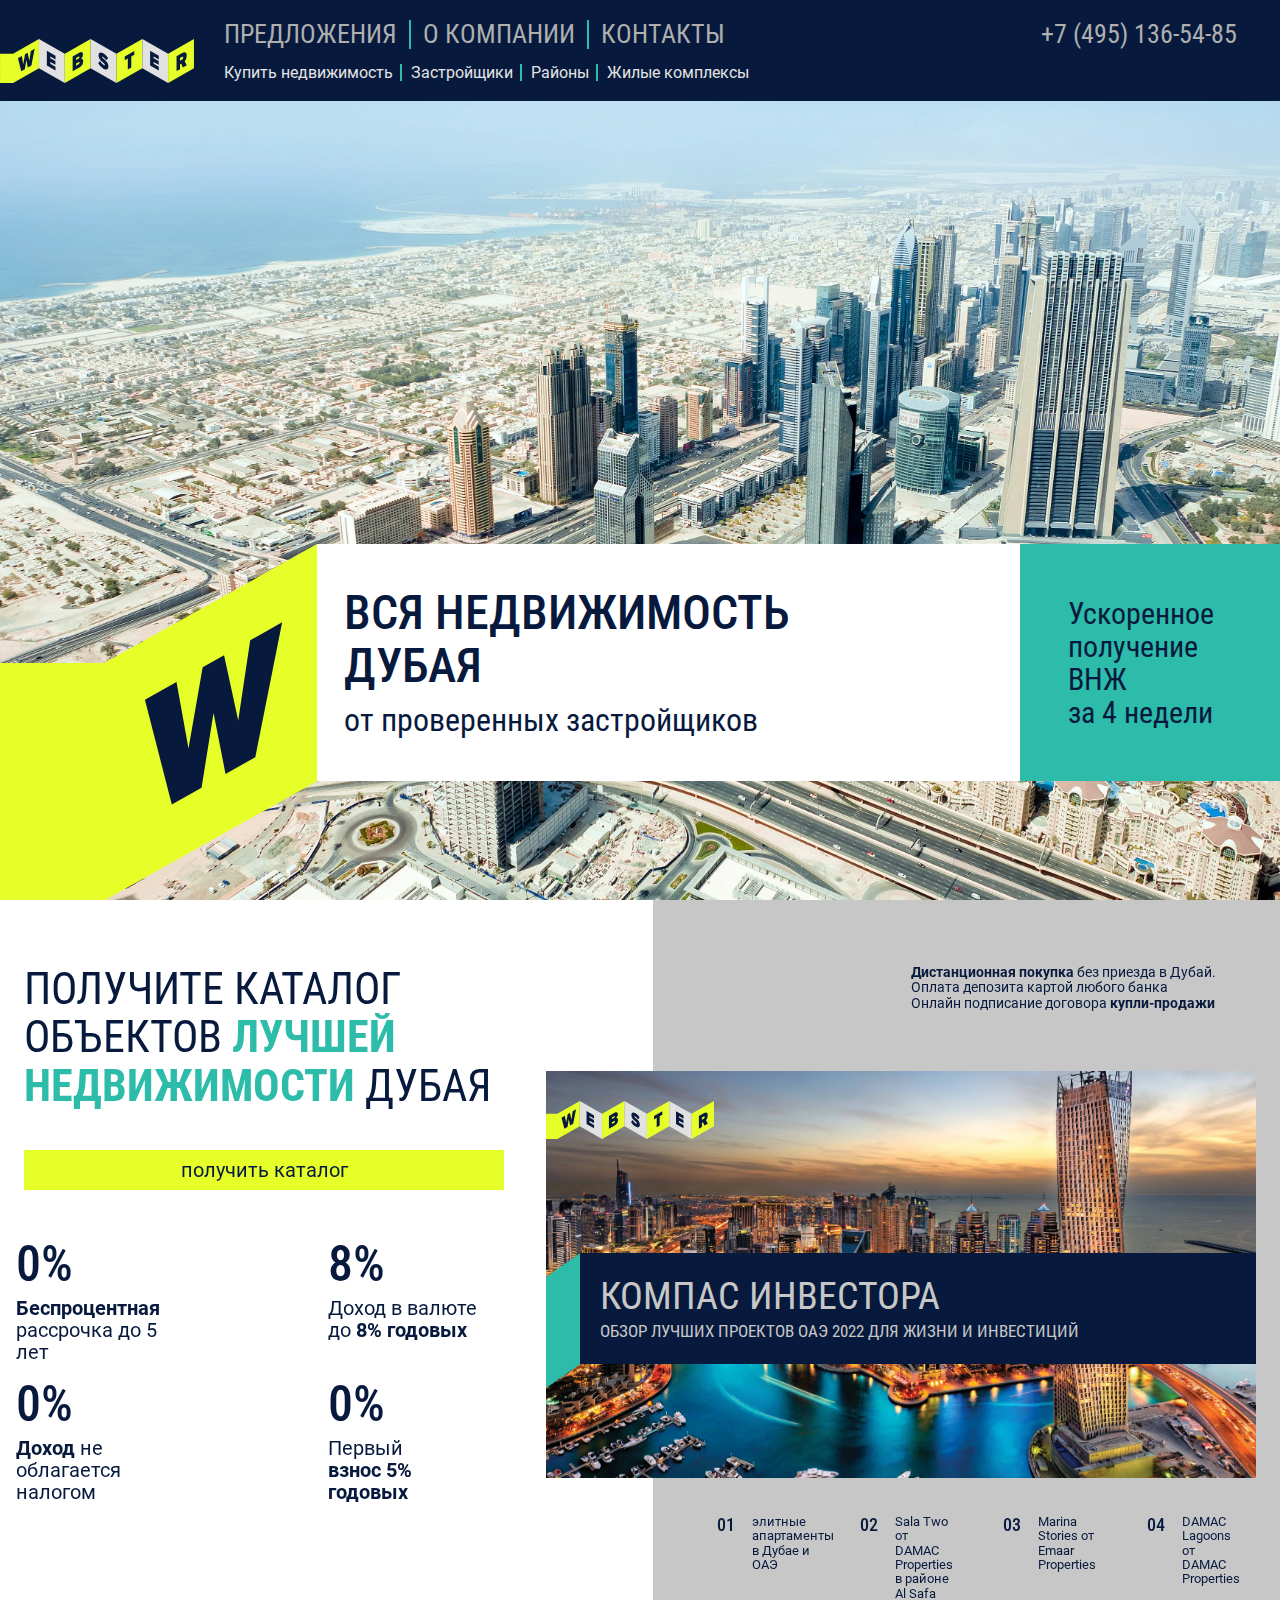
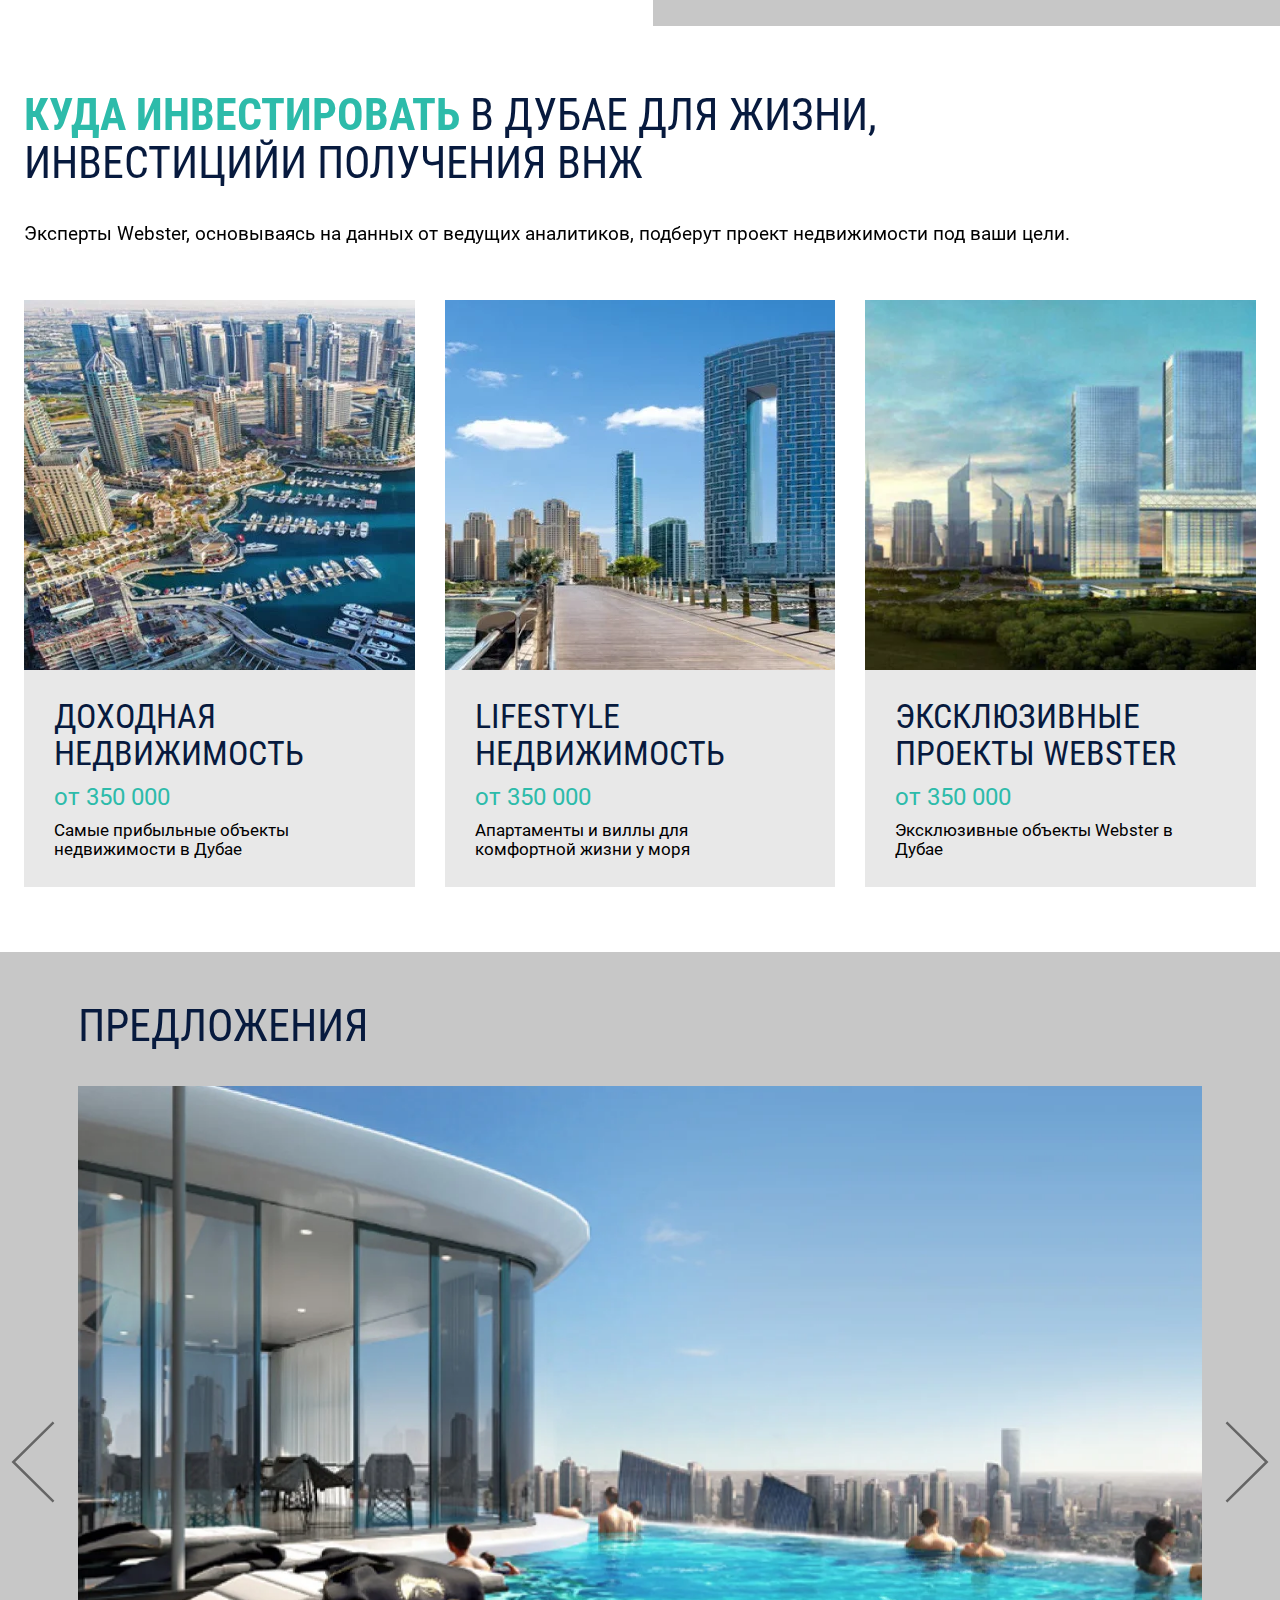
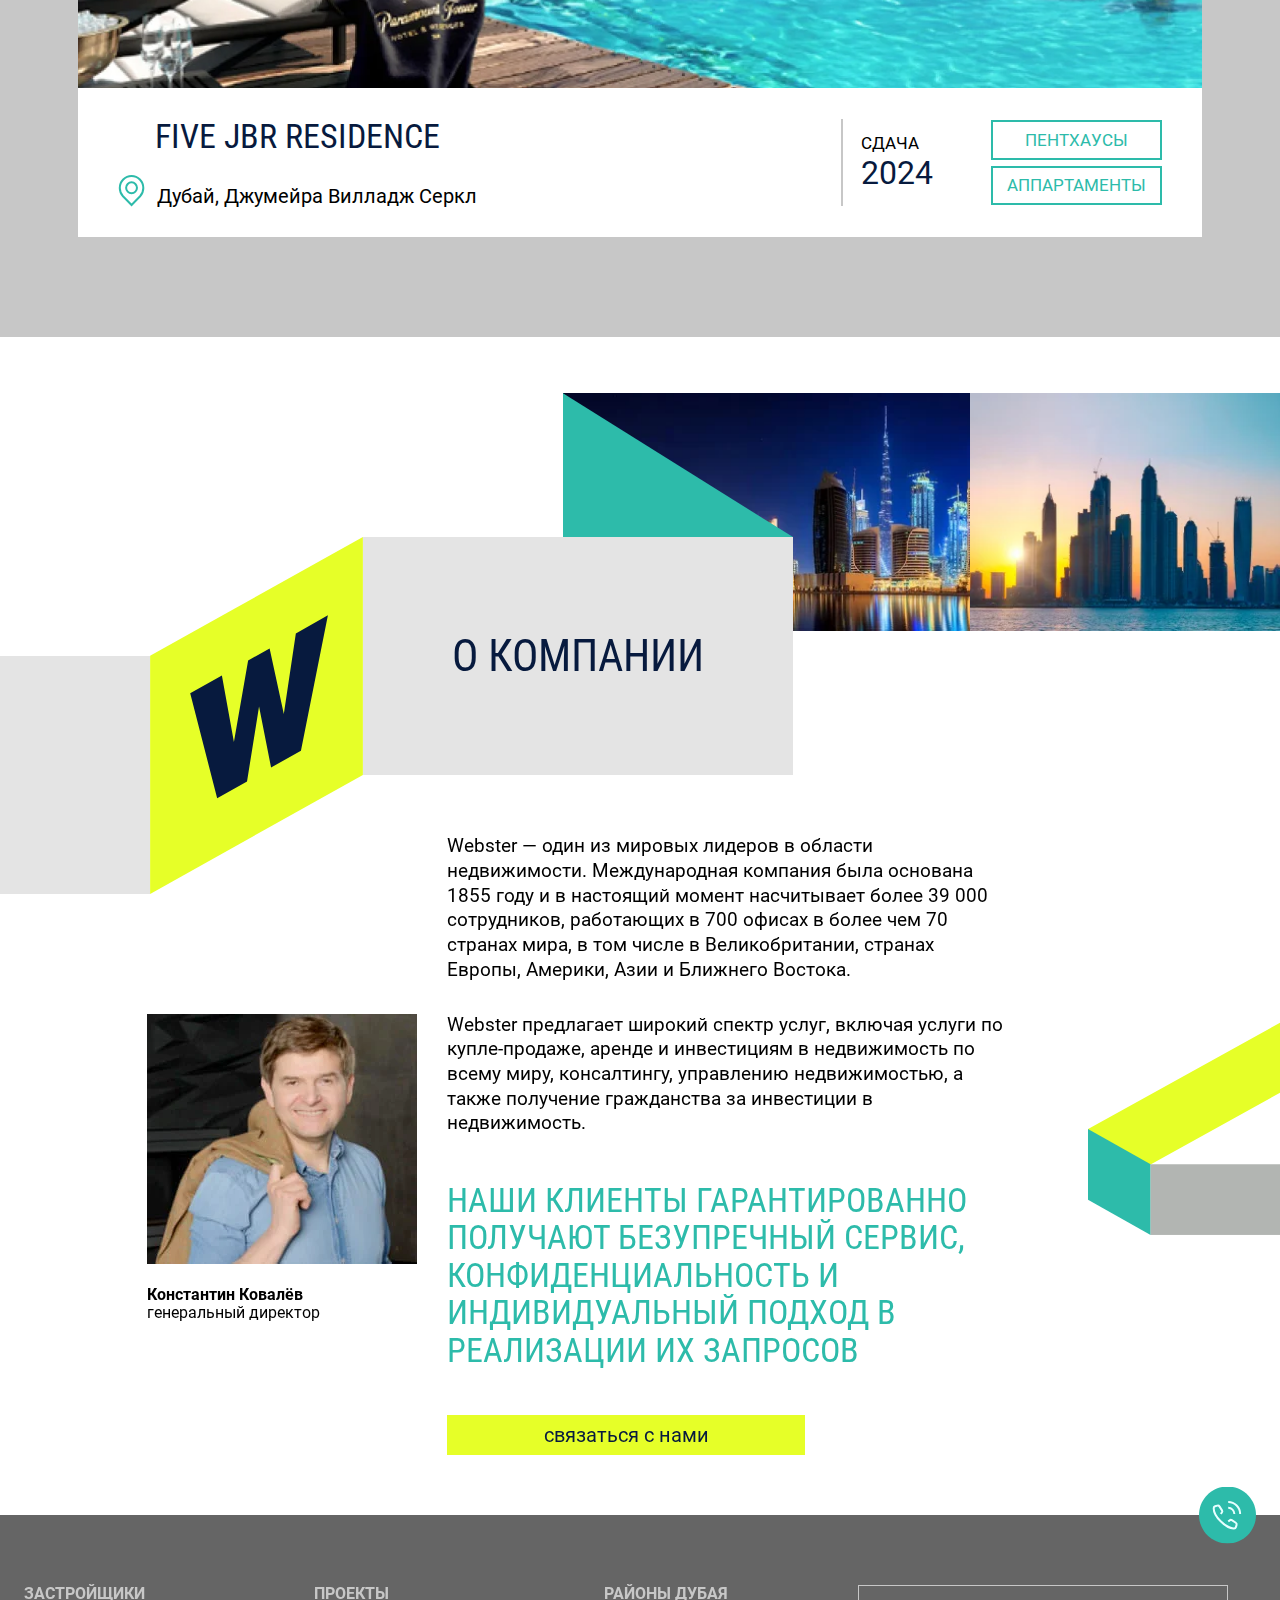
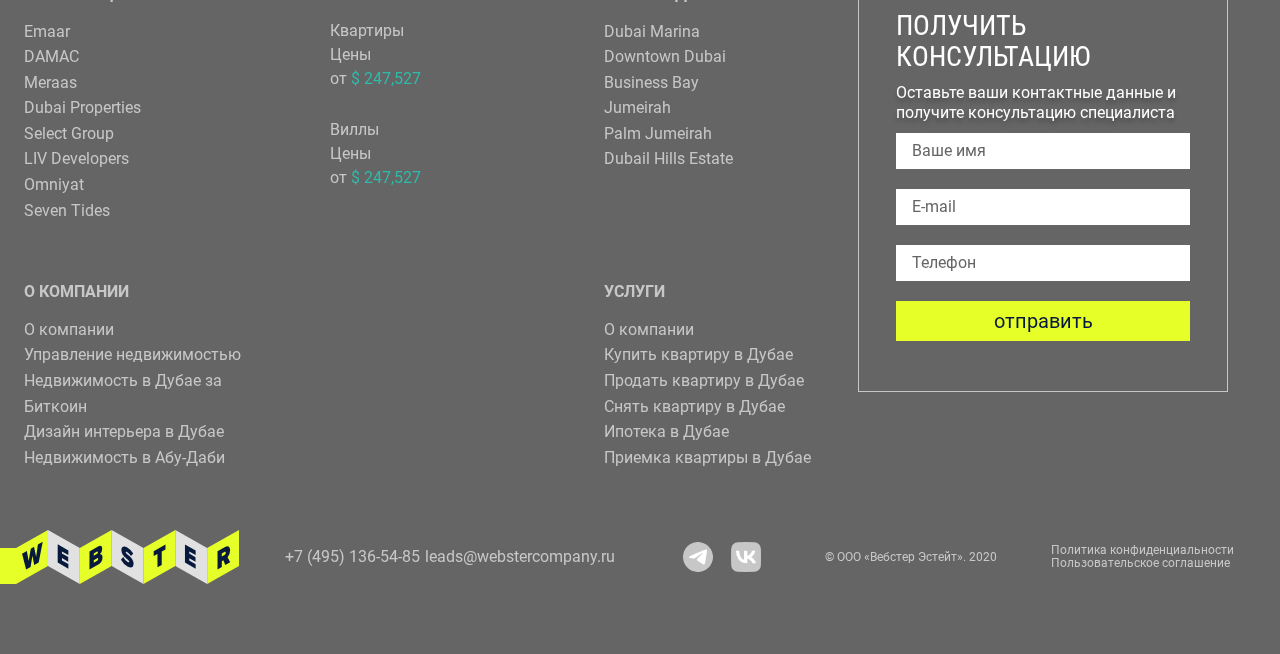
==== commit 183f049f: "fc" ====
--- a/index.html
+++ b/index.html
@@ -47,9 +47,15 @@
                             Купить недвижимость
                         </div>
                         <div class="header__dis">
-                            <a href="#">Квартиры</a>
-                            <a href="#">Апартаменты</a>
-                            <a href="#">Дома Купить недвижимост Купить недвижимост</a>
+                            <span>
+                                <a href="#">Квартиры</a>
+                            </span>
+                            <span>
+                                <a href="#">Апартаменты</a>
+                            </span>
+                            <span>
+                                <a href="#">Дома Купить недвижимост Купить недвижимост</a>
+                            </span>
                         </div>
                     </div>
                     <div class="header__d">
@@ -57,9 +63,15 @@
                             Застройщики
                         </div>
                         <div class="header__dis">
-                            <a href="#">Квартиры</a>
-                            <a href="#">Апартаменты</a>
-                            <a href="#">Дома</a>
+                            <span>
+                                <a href="#">Квартиры</a>
+                            </span>
+                            <span>
+                                <a href="#">Апартаменты</a>
+                            </span>
+                            <span>
+                                <a href="#">Дома Купить недвижимост Купить недвижимост</a>
+                            </span>
                         </div>
                     </div>
                     <div class="header__d">
@@ -67,9 +79,15 @@
                             Районы
                         </div>
                         <div class="header__dis">
-                            <a href="#">Квартиры</a>
-                            <a href="#">Апартаменты</a>
-                            <a href="#">Дома</a>
+                            <span>
+                                <a href="#">Квартиры</a>
+                            </span>
+                            <span>
+                                <a href="#">Апартаменты</a>
+                            </span>
+                            <span>
+                                <a href="#">Дома Купить недвижимост Купить недвижимост</a>
+                            </span>
                         </div>
                     </div>
                     <div class="header__d">
--- a/css/style.min.css
+++ b/css/style.min.css
@@ -1,2 +1,2 @@
-/*! modern-normalize v1.1.0 | MIT License | https://github.com/sindresorhus/modern-normalize */*,::after,::before{box-sizing:border-box}html{-moz-tab-size:4;tab-size:4}html{line-height:1.15;-webkit-text-size-adjust:100%}body{margin:0}body{font-family:system-ui,-apple-system,'Segoe UI',Roboto,Helvetica,Arial,sans-serif,'Apple Color Emoji','Segoe UI Emoji'}hr{height:0;color:inherit}abbr[title]{text-decoration:underline dotted}b,strong{font-weight:bolder}code,kbd,pre,samp{font-family:ui-monospace,SFMono-Regular,Consolas,'Liberation Mono',Menlo,monospace;font-size:1em}small{font-size:80%}sub,sup{font-size:75%;line-height:0;position:relative;vertical-align:baseline}sub{bottom:-.25em}sup{top:-.5em}table{text-indent:0;border-color:inherit}button,input,optgroup,select,textarea{font-family:inherit;font-size:100%;line-height:1.15;margin:0}button,select{text-transform:none}[type=button],[type=reset],[type=submit],button{-webkit-appearance:button}::-moz-focus-inner{border-style:none;padding:0}:-moz-focusring{outline:1px dotted ButtonText}:-moz-ui-invalid{box-shadow:none}legend{padding:0}progress{vertical-align:baseline}::-webkit-inner-spin-button,::-webkit-outer-spin-button{height:auto}[type=search]{-webkit-appearance:textfield;outline-offset:-2px}::-webkit-search-decoration{-webkit-appearance:none}::-webkit-file-upload-button{-webkit-appearance:button;font:inherit}summary{display:list-item}@font-face{font-family:Roboto;font-weight:400;font-style:normal;font-display:swap;src:local("Roboto Regular"),local("Roboto-Regular"),url(../fonts/Roboto/Roboto-Regular.ttf) format("truetype")}@font-face{font-family:'Roboto Condensed';font-weight:400;font-style:normal;font-display:swap;src:local("Roboto Condensed Regular"),local("RobotoCondensed-Regular"),url(../fonts/Roboto_Condensed/RobotoCondensed-Regular.ttf) format("truetype")}@font-face{font-family:'Roboto Condensed';font-weight:500;font-style:normal;font-display:swap;src:local("Roboto Condensed Medium"),local("RobotoCondensed-Medium"),url(../fonts/Roboto_Condensed/RobotoCondensed-Medium.ttf) format("truetype")}@font-face{font-family:Roboto;font-weight:500;font-style:normal;font-display:swap;src:local("Roboto Medium"),local("Roboto-Medium"),url(../fonts/Roboto/Roboto-Medium.ttf) format("truetype")}@font-face{font-family:Roboto;font-weight:700;font-style:normal;font-display:swap;src:local("Roboto Bold"),local("Roboto-Bold"),url(../fonts/Roboto/Roboto-Bold.ttf) format("truetype")}@font-face{font-family:'Roboto Condensed';font-weight:700;font-style:normal;font-display:swap;src:local("Roboto Condensed Bold"),local("RobotoCondensed-Bold"),url(../fonts/Roboto_Condensed/RobotoCondensed-Bold.ttf) format("truetype")}:root{--swiper-pagination-bullet-size:10px;--swiper-pagination-bullet-width:10px;--swiper-pagination-bullet-height:10px;--swiper-pagination-bullet-horizontal-gap:10.5px;--swiper-pagination-color:#2dbbaa;--swiper-pagination-bullet-inactive-color:#c7c7c7;--swiper-pagination-bullet-inactive-opacity:1}html{line-height:1.1;text-rendering:optimizeLegibility;scroll-behavior:smooth}body{font-family:Roboto,sans-serif;font-weight:400;font-size:19px;color:#000;-webkit-backface-visibility:hidden;backface-visibility:hidden;-webkit-tap-highlight-color:transparent;-webkit-touch-callout:none;-webkit-font-smoothing:antialiased;-moz-osx-font-smoothing:grayscale;position:relative}@-webkit-keyframes fadeIn{100%{opacity:1}}@keyframes fadeIn{100%{opacity:1}}ul{margin:0;padding:0;list-style:none}img,svg{vertical-align:middle}img{border:none}svg:not(:root){overflow:hidden}button,input,optgroup,select,textarea{font-family:inherit;font-size:100%;line-height:1.1;margin:0}a{text-decoration:none}button,input{overflow:visible}input:-webkit-autofill,input:-webkit-autofill:active,input:-webkit-autofill:focus,input:-webkit-autofill:hover{font-size:inherit;-webkit-box-shadow:0 0 0 40px #fff inset;box-shadow:0 0 0 40px #fff inset}button,select{text-transform:none}[type=button],[type=reset],[type=submit],button{-webkit-appearance:button}h1,h2,h3,h4,h5,h6{font-family:inherit;margin:0}p{margin:0}.img-fluid{width:100%;height:auto;max-width:100%}.container{width:100%;margin:0 auto;padding:0 24px;max-width:1222px}@media screen and (min-width:1224px){.container{max-width:1336px}}@media screen and (min-width:1899px){.container{max-width:1594px}}.ff-2{font-family:"Roboto Condensed",sans-serif}.title{font-size:44px;font-family:"Roboto Condensed",sans-serif;text-transform:uppercase;font-weight:400;color:#071a3e}@media screen and (max-width:1023px){.title{font-size:34px}}.title__decor{color:#2dbbaa;font-weight:700}.title--sec{font-size:34px}@media screen and (max-width:1023px){.title--sec{font-size:28px}}.d-f-center{display:-webkit-box;display:-webkit-flex;display:-ms-flexbox;display:flex;-webkit-box-align:center;-webkit-align-items:center;-ms-flex-align:center;align-items:center;-webkit-box-pack:start;-webkit-justify-content:flex-start;-ms-flex-pack:start;justify-content:flex-start}.column{-webkit-box-orient:vertical;-webkit-box-direction:normal;-webkit-flex-direction:column;-ms-flex-direction:column;flex-direction:column}.align-start{-webkit-box-align:start;-webkit-align-items:flex-start;-ms-flex-align:start;align-items:flex-start}.d-none{display:none!important}.swiper-pagination{position:static;bottom:0}.arrow{-webkit-transform-origin:center;-ms-transform-origin:center;transform-origin:center;stroke:#656565;-webkit-transition:stroke .3s ease;-o-transition:stroke .3s ease;transition:stroke .3s ease;cursor:pointer}.arrow--right{-webkit-transform:rotate(180deg);-ms-transform:rotate(180deg);transform:rotate(180deg)}.arrow[data-hover],.arrow[data-touch]{stroke:#2dbbaa}.ml-a{margin-left:auto}.base-input{width:100%;font-size:16px;background-color:#fff;border:0;border-radius:0;outline:0;white-space:nowrap;-webkit-appearance:none;-moz-appearance:none;appearance:none;padding:0 16px;font-weight:400;line-height:36px;color:#071a3e;height:36px;min-height:36px;display:block}.base-input::-webkit-input-placeholder{color:#656565}.base-input::-moz-placeholder{color:#656565}.base-input:-ms-input-placeholder{color:#656565}.base-input::-ms-input-placeholder{color:#656565}.base-input::placeholder{color:#656565}.base-input:focus::-webkit-input-placeholder{color:rgba(101,101,101,.6)}.base-input:focus::-moz-placeholder{color:rgba(101,101,101,.6)}.base-input:focus:-ms-input-placeholder{color:rgba(101,101,101,.6)}.base-input:focus::-ms-input-placeholder{color:rgba(101,101,101,.6)}.base-input:focus::placeholder{color:rgba(101,101,101,.6)}.btn{padding:10px;display:-webkit-box;display:-webkit-flex;display:-ms-flexbox;display:flex;-webkit-box-align:center;-webkit-align-items:center;-ms-flex-align:center;align-items:center;-webkit-box-pack:center;-webkit-justify-content:center;-ms-flex-pack:center;justify-content:center;cursor:pointer;font-weight:400;font-size:20px;text-transform:lowercase;line-height:1;color:#071a3e;background-color:#e6ff28;-webkit-user-select:none;-moz-user-select:none;-ms-user-select:none;user-select:none;outline:0;border:0;border-radius:0;-webkit-transition:all .25s ease;-o-transition:all .25s ease;transition:all .25s ease}.btn--disabled,.btn[data-hover],.btn[data-touch]{background-color:#daea61}.btn--disabled{opacity:.9;pointer-events:none}@media screen and (max-width:1120px){.header-page .header__item::before{left:-12px!important}}.header{position:absolute;top:0;left:0;z-index:99;width:100%}.header-page{background-color:#071a3e}.header-page .header__item{position:relative;color:#afafaf}@media screen and (max-width:1023px){.header-page .header__item{color:#c7c7c7}}.header-page .header__item::before{content:'';position:absolute;top:0;left:0;width:2px;height:100%;background-color:#2dbbaa}.header-page .header__item:first-child::before{content:none}.header-page .header__item:nth-child(4)::before{content:none}.header-page .header__inner{padding:20px 0}.header--dd .header__inner{padding:20px 0 0}@media screen and (max-width:1023px){.header{position:fixed;width:100%}}.header__inner{padding-top:50px;width:100%}@media screen and (max-width:1023px){.header__inner{padding:0!important;display:-webkit-box;display:-webkit-flex;display:-ms-flexbox;display:flex;-webkit-box-orient:vertical;-webkit-box-direction:normal;-webkit-flex-direction:column;-ms-flex-direction:column;flex-direction:column;-webkit-box-align:start;-webkit-align-items:flex-start;-ms-flex-align:start;align-items:flex-start}}@media screen and (max-width:1023px){.header__top{display:-webkit-box;display:-webkit-flex;display:-ms-flexbox;display:flex;-webkit-box-align:center;-webkit-align-items:center;-ms-flex-align:center;align-items:center;-webkit-box-pack:justify;-webkit-justify-content:space-between;-ms-flex-pack:justify;justify-content:space-between;padding:12px 0;width:100%;background-color:#071a3e}}.header__logo{width:100%;-webkit-box-flex:1;-webkit-flex:1 1 100%;-ms-flex:1 1 100%;flex:1 1 100%;max-width:219px;-webkit-user-select:none;-moz-user-select:none;-ms-user-select:none;user-select:none}.header__logo img{pointer-events:none}@media screen and (min-width:1224px){.header__logo{max-width:239px}}@media screen and (max-width:1023px){.header__logo img{max-width:196px}}.header__nav{-webkit-box-flex:1;-webkit-flex:1 1 auto;-ms-flex:1 1 auto;flex:1 1 auto;display:-webkit-box;display:-webkit-flex;display:-ms-flexbox;display:flex;-webkit-box-align:center;-webkit-align-items:center;-ms-flex-align:center;align-items:center;-webkit-flex-wrap:wrap;-ms-flex-wrap:wrap;flex-wrap:wrap;margin:0 auto}@media screen and (min-width:1899px){.header__nav{max-width:1280px;padding:0 100px}}@media screen and (max-width:1898px){.header__nav{max-width:1150px;padding:0 30px}}@media screen and (max-width:1023px){.header__nav{-webkit-box-orient:vertical;-webkit-box-direction:normal;-webkit-flex-direction:column;-ms-flex-direction:column;flex-direction:column;-webkit-box-align:start;-webkit-align-items:flex-start;-ms-flex-align:start;align-items:flex-start;margin:0;padding:0;padding:0;width:100%;background-color:#071a3e;-webkit-box-pack:start;-webkit-justify-content:flex-start;-ms-flex-pack:start;justify-content:flex-start;max-height:0;pointer-events:none}}.header__item{text-transform:uppercase;font-family:"Roboto Condensed",sans-serif;line-height:1.1;color:#071a3e;-webkit-transition:color .25s ease;-o-transition:color .25s ease;transition:color .25s ease;padding-left:5px;padding-right:5px;-webkit-user-select:none;-moz-user-select:none;-ms-user-select:none;user-select:none;font-size:26px}.header__item:first-child{padding-left:0}@media screen and (min-width:1224px){.header__item{padding-left:13px;padding-right:13px}}.header__item[data-hover],.header__item[data-touch]{color:#2dbbaa}@media screen and (max-width:1023px){.header__item{color:#c7c7c7;line-height:2.7;font-size:34px;margin:0;padding:0 22px;opacity:0;-webkit-transition:opacity .15s linear 0s;-o-transition:opacity .15s linear 0s;transition:opacity .15s linear 0s}.header__item:first-child{margin-top:65px}.header__item:last-child{margin-bottom:65px}}.header__btns{display:none}@media screen and (max-width:1023px){.header__btns{display:-webkit-box;display:-webkit-flex;display:-ms-flexbox;display:flex;-webkit-box-align:center;-webkit-align-items:center;-ms-flex-align:center;align-items:center;-webkit-box-pack:center;-webkit-justify-content:center;-ms-flex-pack:center;justify-content:center;position:relative;width:70px;height:30px;cursor:pointer;padding:0 20px}.header__btns[data-hover] svg,.header__btns[data-touch] svg{fill:#ff0}}.header__burger,.header__close{position:absolute;top:50%;left:50%;-webkit-transform-origin:center;-ms-transform-origin:center;transform-origin:center;width:30px;-webkit-transition:-webkit-transform 0s ease;transition:-webkit-transform 0s ease;-o-transition:transform 0s ease;transition:transform 0s ease;transition:transform 0s ease,-webkit-transform 0s ease}.header__burger svg,.header__close svg{-webkit-transition:fill .25s ease;-o-transition:fill .25s ease;transition:fill .25s ease}.header__burger{-webkit-transition:-webkit-transform .25s ease;transition:-webkit-transform .25s ease;-o-transition:transform .25s ease;transition:transform .25s ease;transition:transform .25s ease,-webkit-transform .25s ease;-webkit-transform:translate(-50%,-50%) scale(1);-ms-transform:translate(-50%,-50%) scale(1);transform:translate(-50%,-50%) scale(1)}.header__close{-webkit-transform:translate(-50%,-50%) scale(0);-ms-transform:translate(-50%,-50%) scale(0);transform:translate(-50%,-50%) scale(0)}@media screen and (max-width:1023px){.header__item::before{content:none!important}.header--active .header__close{-webkit-transition:-webkit-transform .25s ease;transition:-webkit-transform .25s ease;-o-transition:transform .25s ease;transition:transform .25s ease;transition:transform .25s ease,-webkit-transform .25s ease;-webkit-transform:translate(-50%,-50%) scale(1);-ms-transform:translate(-50%,-50%) scale(1);transform:translate(-50%,-50%) scale(1)}.header--active .header__burger{-webkit-transform:translate(-50%,-50%) scale(0);-ms-transform:translate(-50%,-50%) scale(0);transform:translate(-50%,-50%) scale(0)}.header--active .header__nav{overflow:auto;pointer-events:all;max-height:500px;max-height:initial;-webkit-transition:max-height .25s linear 0s;-o-transition:max-height .25s linear 0s;transition:max-height .25s linear 0s}.header--active .header__item{opacity:1;-webkit-transition:opacity .15s linear .25s;-o-transition:opacity .15s linear .25s;transition:opacity .15s linear .25s}}.header--disable{pointer-events:none}.header--disable .header__nav{overflow:hidden}.header__dds{-webkit-box-flex:0;-webkit-flex:0 0 100%;-ms-flex:0 0 100%;flex:0 0 100%;padding-top:15px;font-size:16px;display:-webkit-box;display:-webkit-flex;display:-ms-flexbox;display:flex;-webkit-box-align:center;-webkit-align-items:center;-ms-flex-align:center;align-items:center;-webkit-box-pack:start;-webkit-justify-content:flex-start;-ms-flex-pack:start;justify-content:flex-start}@media screen and (max-width:1023px){.header__dds{color:#c7c7c7}}.header__d{margin-right:18px;position:relative}.header__d::before{content:'';position:absolute;top:0;right:-9px;width:2px;height:calc(100% - 20px);background-color:#2dbbaa}.header__d:last-child{margin-right:0}.header__d:last-child::before{content:none}@media screen and (max-width:1023px){.header__d__item::before{content:none!important}}.header__d:active .header__di,.header__d:hover .header__di{color:#2dbbaa}.header__d:active .header__dis,.header__d:hover .header__dis{opacity:1;visibility:visible}.header__di{padding-bottom:20px;cursor:pointer;-webkit-user-select:none;-moz-user-select:none;-ms-user-select:none;user-select:none;color:rgba(255,255,255,.7);color:#e4e4e4}.header__dis{opacity:0;visibility:hidden}.header__dis a{color:#444;color:#505050;padding-bottom:5px;margin-bottom:5px;display:block}.header__dis a[data-hover],.header__dis a[data-touch]{color:#2dbbaa}@media screen and (min-width:1024px){.header__dis{padding:15px 2px 5px 10px;position:absolute;bottom:.4px;min-width:calc(100% + 18px);width:150px;left:50%;-webkit-transform:translate(-50%,100%);-ms-transform:translate(-50%,100%);transform:translate(-50%,100%);background-color:#e4e4e4;font-size:13px}.header__dis::before{content:'';display:block;position:absolute;width:0;height:0;border:8px solid transparent;border-bottom-color:#2dbbaa;top:-16px;left:calc(50% - 8px);z-index:3}}.intro{min-height:calc(var(--vh,1vh) * 100);position:relative;display:-webkit-box;display:-webkit-flex;display:-ms-flexbox;display:flex;-webkit-box-align:end;-webkit-align-items:flex-end;-ms-flex-align:end;align-items:flex-end;-webkit-box-pack:start;-webkit-justify-content:flex-start;-ms-flex-pack:start;justify-content:flex-start;padding-top:200px;-webkit-transition:height 2s linear;-o-transition:height 2s linear;transition:height 2s linear}.intro__bg{position:absolute;top:0;left:0;width:100%;height:100%;-o-object-fit:cover;object-fit:cover;-o-object-position:top center;object-position:top center;z-index:0;background-color:#c3d6d4;pointer-events:none;-webkit-user-select:none;-moz-user-select:none;-ms-user-select:none;user-select:none}@media screen and (max-width:767px){.intro__bg{-o-object-position:46% 0;object-position:46% 0}}.intro__inner{display:-webkit-box;display:-webkit-flex;display:-ms-flexbox;display:flex;-webkit-box-orient:horizontal;-webkit-box-direction:normal;-webkit-flex-direction:row;-ms-flex-direction:row;flex-direction:row;-webkit-box-align:stretch;-webkit-align-items:stretch;-ms-flex-align:stretch;align-items:stretch;padding-bottom:119px;position:relative;z-index:1;max-width:1305px;overflow:hidden;-webkit-box-flex:0;-webkit-flex:0 0 100%;-ms-flex:0 0 100%;flex:0 0 100%;padding-left:317px}@media screen and (min-width:1899px){.intro__inner{max-width:1600px}}.intro__inner-item{height:237px}.intro__inner::after{content:'';position:absolute;top:0;left:105px;background-image:url(../img/w.svg);background-repeat:no-repeat;background-position:top right;background-size:contain;width:212px;height:100%}@media screen and (max-width:1023px){.intro__inner::after{left:54px}}@media screen and (max-width:767px){.intro__inner::after{display:none;content:none}}.intro__inner::before{content:'';position:absolute;bottom:0;left:0;background-color:#e6ff28;width:105px;height:237.5px}@media screen and (max-width:1023px){.intro__inner::before{width:61px;height:230.5px}}@media screen and (max-width:767px){.intro__inner::before{width:55px;height:224px;-webkit-transform:skewY(-27deg);-ms-transform:skewY(-27deg);transform:skewY(-27deg);bottom:101px}}@media screen and (max-width:1023px){.intro__inner{padding-bottom:115px;padding-left:265.4px}.intro__inner-item{height:230px}}@media screen and (max-width:767px){.intro__inner{-webkit-box-orient:vertical;-webkit-box-direction:normal;-webkit-flex-direction:column;-ms-flex-direction:column;flex-direction:column;padding-left:55px}.intro__inner-item{height:auto}}.intro__title{-webkit-box-flex:0;-webkit-flex:0 1 100%;-ms-flex:0 1 100%;flex:0 1 100%;padding:0 27px;background-color:#fff;font-size:44px;font-weight:500;color:#071a3e;text-transform:uppercase;line-height:1.12;max-width:73%;position:relative;-webkit-box-align:start;-webkit-align-items:flex-start;-ms-flex-align:start;align-items:flex-start;-webkit-box-pack:center;-webkit-justify-content:center;-ms-flex-pack:center;justify-content:center}@media screen and (min-width:1224px){.intro__title{font-size:56px}}.intro__title span{text-transform:lowercase;font-weight:400;font-size:30px;line-height:1.17;margin-top:9px}@media screen and (min-width:1224px){.intro__title span{font-size:32px}}@media screen and (max-width:1023px){.intro__title{font-size:35px}.intro__title span{font-size:18px}}@media screen and (max-width:767px){.intro__title{max-width:100%;height:180px;padding:0 16px;-webkit-flex-basis:auto;-ms-flex-preferred-size:auto;flex-basis:auto}.intro__title span{margin-top:2px}}.intro__sub-title{-webkit-box-flex:1;-webkit-flex:1 1 auto;-ms-flex:1 1 auto;flex:1 1 auto;padding:0 35px;background-color:#2dbbaa;color:#071a3e;font-size:30px;text-transform:none}@media screen and (min-width:1224px){.intro__sub-title{padding:0 48px}}@media screen and (max-width:1023px){.intro__sub-title{font-size:20px}.intro__sub-title br{display:none}}@media screen and (max-width:767px){.intro__sub-title{font-size:16px;height:44px;padding:0 16px}}@media screen and (max-width:560px){.intro__sub-title{font-size:15px;padding-right:10px}}.catalog{padding-top:65px;padding-bottom:25px;color:#071a3e;position:relative}@media screen and (max-width:1223px){.catalog .container{padding-right:0}}@media screen and (max-width:1023px){.catalog{padding-bottom:0}.catalog .container{padding:0}}.catalog::after{content:'';position:absolute;height:100%;right:0;top:0;width:49%;background-color:#c7c7c7;z-index:0}@media screen and (max-width:1023px){.catalog::after{content:none;display:none}}.catalog__inner{display:-webkit-box;display:-webkit-flex;display:-ms-flexbox;display:flex;-webkit-box-align:start;-webkit-align-items:flex-start;-ms-flex-align:start;align-items:flex-start;-webkit-box-pack:justify;-webkit-justify-content:space-between;-ms-flex-pack:justify;justify-content:space-between;position:relative;z-index:1}@media screen and (max-width:1023px){.catalog__inner{-webkit-box-orient:vertical;-webkit-box-direction:normal;-webkit-flex-direction:column;-ms-flex-direction:column;flex-direction:column;-webkit-box-align:center;-webkit-align-items:center;-ms-flex-align:center;align-items:center}}.catalog__text{max-width:39%;-webkit-box-flex:0;-webkit-flex:0 0 100%;-ms-flex:0 0 100%;flex:0 0 100%}.catalog__text-btn{margin-bottom:40px;width:100%}@media screen and (min-width:1899px){.catalog__text-btn{max-width:92%}}@media screen and (max-width:1223px){.catalog__text-btn{max-width:300px}}@media screen and (max-width:1023px){.catalog__text-btn{-webkit-box-ordinal-group:4;-webkit-order:3;-ms-flex-order:3;order:3;max-width:100%;margin-top:25px}}@media screen and (min-width:1899px){.catalog__text-header{max-width:90%}}@media screen and (max-width:1223px){.catalog__text{max-width:44%}}@media screen and (max-width:1023px){.catalog__text{width:100%;max-width:100%;padding:0 24px;display:-webkit-box;display:-webkit-flex;display:-ms-flexbox;display:flex;-webkit-box-orient:vertical;-webkit-box-direction:normal;-webkit-flex-direction:column;-ms-flex-direction:column;flex-direction:column;-webkit-box-align:start;-webkit-align-items:flex-start;-ms-flex-align:start;align-items:flex-start}}.catalog__text .title{margin-bottom:40px}@media screen and (max-width:1023px){.catalog__text .title{margin-bottom:25px}}.catalog__items{display:-webkit-box;display:-webkit-flex;display:-ms-flexbox;display:flex;-webkit-flex-wrap:wrap;-ms-flex-wrap:wrap;flex-wrap:wrap;-webkit-box-align:stretch;-webkit-align-items:stretch;-ms-flex-align:stretch;align-items:stretch;-webkit-box-pack:justify;-webkit-justify-content:space-between;-ms-flex-pack:justify;justify-content:space-between;margin:0 -15px;width:100%}@media screen and (max-width:767px){.catalog__items{margin:0}}.catalog__item{-webkit-box-flex:0;-webkit-flex:0 0 35%;-ms-flex:0 0 35%;flex:0 0 35%;padding:7px;font-size:20px}@media screen and (max-width:1223px){.catalog__item{-webkit-box-flex:0;-webkit-flex:0 0 50%;-ms-flex:0 0 50%;flex:0 0 50%}}@media screen and (max-width:767px){.catalog__item{max-width:calc(50% - 30px);padding:0 0 15px 0;font-size:16px}}.catalog__item-title{font-size:50px;font-weight:500;margin-bottom:5px}@media screen and (max-width:767px){.catalog__item-title{font-size:46px}}.catalog__item-text span{font-weight:700}@media screen and (max-width:767px){.catalog__item-text{font-size:16px}}.catalog__content{max-width:45%;-webkit-box-flex:0;-webkit-flex:0 0 100%;-ms-flex:0 0 100%;flex:0 0 100%;display:-webkit-box;display:-webkit-flex;display:-ms-flexbox;display:flex;-webkit-box-orient:vertical;-webkit-box-direction:normal;-webkit-flex-direction:column;-ms-flex-direction:column;flex-direction:column;-webkit-box-align:end;-webkit-align-items:flex-end;-ms-flex-align:end;align-items:flex-end}@media screen and (max-width:1223px){.catalog__content{max-width:50%}}@media screen and (max-width:1023px){.catalog__content{max-width:100%;width:100%;background-color:#c7c7c7}}.catalog__content-text{margin-left:auto;margin-bottom:60px;font-size:14px;max-width:345px}.catalog__content-text span{font-weight:700}@media screen and (max-width:1023px){.catalog__content-text{margin:0;margin-right:auto;padding:30px 24px;max-width:calc(345px + 48px)}}.catalog__content-media{min-width:128%;position:relative}@media screen and (max-width:1223px){.catalog__content-media{min-width:108%}}@media screen and (max-width:1023px){.catalog__content-media{-webkit-box-ordinal-group:0;-webkit-order:-1;-ms-flex-order:-1;order:-1;min-width:100%}}.catalog__content-img{min-height:407px;width:auto;-o-object-fit:cover;object-fit:cover;max-width:100%;min-width:100%;-o-object-position:center right;object-position:center right;pointer-events:none;-webkit-user-select:none;-moz-user-select:none;-ms-user-select:none;user-select:none}@media screen and (max-width:1023px){.catalog__content-img{min-height:363px;-o-object-position:83% center;object-position:83% center}}.catalog__content-logo{position:absolute;pointer-events:none;-webkit-user-select:none;-moz-user-select:none;-ms-user-select:none;user-select:none;top:30px;left:0;max-width:168px}.catalog__content-info{background-color:#071a3e;color:#c7c7c7;text-transform:uppercase;font-size:17px;position:absolute;width:calc(100% - 34px);top:calc(50% + 34px);left:0;-webkit-transform:translateY(-50%);-ms-transform:translateY(-50%);transform:translateY(-50%);margin-left:34px;padding:23px 20px}.catalog__content-info::after{content:'';position:absolute;top:0;left:-34px;width:34px;height:100%;background-color:#2dbbaa;-webkit-transform:skewY(-35deg);-ms-transform:skewY(-35deg);transform:skewY(-35deg);-webkit-transform-origin:100% 0;-ms-transform-origin:100% 0;transform-origin:100% 0}.catalog__content-title{font-size:38px;text-transform:uppercase;margin-bottom:5px}.catalog__links{-webkit-box-align:stretch;-webkit-align-items:stretch;-ms-flex-align:stretch;align-items:stretch;-webkit-box-pack:justify;-webkit-justify-content:space-between;-ms-flex-pack:justify;justify-content:space-between;margin-top:37px;padding:0 15px}@media screen and (max-width:1023px){.catalog__links{-webkit-flex-wrap:wrap;-ms-flex-wrap:wrap;flex-wrap:wrap;margin-right:auto;padding-bottom:12px;width:100%;max-width:700px}}.catalog__link{color:#071a3e;font-size:13px;display:-webkit-box;display:-webkit-flex;display:-ms-flexbox;display:flex;-webkit-box-align:start;-webkit-align-items:flex-start;-ms-flex-align:start;align-items:flex-start;max-width:18%;-webkit-box-flex:0;-webkit-flex:0 0 100%;-ms-flex:0 0 100%;flex:0 0 100%}@media screen and (max-width:1223px){.catalog__link{max-width:24.5%}}@media screen and (max-width:1023px){.catalog__link{padding-right:28px;padding-bottom:28px;max-width:50%}.catalog__link-text{max-width:120px}}.catalog__link-count{font-weight:500;font-size:18px;-webkit-box-flex:0;-webkit-flex:0 0 25%;-ms-flex:0 0 25%;flex:0 0 25%;min-width:35px;-webkit-transition:all .25s ease;-o-transition:all .25s ease;transition:all .25s ease;-webkit-transform-origin:top left;-ms-transform-origin:top left;transform-origin:top left}.catalog__link[data-hover] .catalog__link-count,.catalog__link[data-touch] .catalog__link-count{color:#2dbbaa;-webkit-transform:scale(1.25);-ms-transform:scale(1.25);transform:scale(1.25)}.invest{padding:65px 0}.invest__header{margin-bottom:55px}@media screen and (max-width:1223px){.invest__header{margin-bottom:25px}}@media screen and (max-width:767px){.invest__header{font-size:17px}}.invest__header .title{margin-bottom:36px}@media screen and (max-width:1223px){.invest__header .title{margin-bottom:16px}}.invest__slider{-webkit-user-select:none;-moz-user-select:none;-ms-user-select:none;user-select:none}.invest__item{height:587px;width:100%;background-color:#e8e8e8;display:-webkit-inline-box;display:-webkit-inline-flex;display:-ms-inline-flexbox;display:inline-flex;-webkit-box-orient:vertical;-webkit-box-direction:normal;-webkit-flex-direction:column;-ms-flex-direction:column;flex-direction:column;-webkit-user-select:none;-moz-user-select:none;-ms-user-select:none;user-select:none;color:#000}.invest__item .invest__title{-webkit-transition:color .25s ease;-o-transition:color .25s ease;transition:color .25s ease}.invest__item[data-hover] .invest__title,.invest__item[data-touch] .invest__title{color:#2dbbaa}@media screen and (min-width:1224px){.invest__item{max-width:490px}}.invest__item-text{padding:0 30px;height:100%;display:-webkit-box;display:-webkit-flex;display:-ms-flexbox;display:flex;-webkit-box-orient:vertical;-webkit-box-direction:normal;-webkit-flex-direction:column;-ms-flex-direction:column;flex-direction:column;-webkit-box-pack:center;-webkit-justify-content:center;-ms-flex-pack:center;justify-content:center}@media screen and (max-width:767px){.invest__item-text{padding:0 20px}}.invest__img{height:370px;width:100%;-o-object-fit:cover;object-fit:cover;-o-object-position:center;object-position:center}.invest__price{font-size:24px;color:#2dbbaa;line-height:48px}.invest__text{font-size:17px;max-width:306px;max-height:57px;overflow:hidden}.invest__pagination{padding-top:50px}@media screen and (max-width:1023px){.invest__pagination{padding-top:25px}}.suggest{padding:50px 0 100px;background-color:#c7c7c7}.suggest .swiper-slide{color:#000}@media screen and (max-width:1023px){.suggest{padding:40px 0}.suggest .container{padding:0}}.suggest__title{margin-bottom:36px}@media screen and (max-width:1440px){.suggest__title{padding-left:54px}}@media screen and (max-width:1023px){.suggest__title{padding:0 24px;margin-bottom:20px}}.suggest__img{height:602px;width:100%;-o-object-fit:cover;object-fit:cover;-o-object-position:center;object-position:center;max-height:calc(var(--vh,1vh) * 100)}@media screen and (max-width:1023px){.suggest__img{height:560px}}@media screen and (max-width:767px){.suggest__img{height:360px}}.suggest__inner{position:relative}@media screen and (max-width:1440px){.suggest__inner{padding:0 54px}}@media screen and (max-width:1023px){.suggest__inner{padding:0}}.suggest__next,.suggest__prev{position:absolute;top:50%;-webkit-transform:translateY(-50%);-ms-transform:translateY(-50%);transform:translateY(-50%);z-index:2;display:-webkit-inline-box;display:-webkit-inline-flex;display:-ms-inline-flexbox;display:inline-flex;-webkit-box-align:center;-webkit-align-items:center;-ms-flex-align:center;align-items:center;-webkit-box-pack:center;-webkit-justify-content:center;-ms-flex-pack:center;justify-content:center}.suggest__next svg,.suggest__prev svg{width:44px;height:auto}@media screen and (max-width:1023px){.suggest__next,.suggest__prev{display:none}}.suggest__prev{-webkit-transform:translate(-130%,-50%);-ms-transform:translate(-130%,-50%);transform:translate(-130%,-50%);left:0}@media screen and (max-width:1440px){.suggest__prev{-webkit-transform:translate(-30%,-50%);-ms-transform:translate(-30%,-50%);transform:translate(-30%,-50%)}}.suggest__next{-webkit-transform:translate(130%,-50%);-ms-transform:translate(130%,-50%);transform:translate(130%,-50%);right:0}@media screen and (max-width:1440px){.suggest__next{-webkit-transform:translate(30%,-50%);-ms-transform:translate(30%,-50%);transform:translate(30%,-50%)}}.suggest__pagination{display:none}@media screen and (max-width:1023px){.suggest__pagination{display:block;padding-top:35px}}.suggest__pagination .swiper-pagination-bullet{background:#fff}.suggest__pagination .swiper-pagination-bullet-active{background:#2dbbaa}.suggest__info{background-color:#fff;padding:30px 40px;-webkit-box-pack:justify;-webkit-justify-content:space-between;-ms-flex-pack:justify;justify-content:space-between}.suggest__info-title span{font-size:20px;display:-webkit-box;display:-webkit-flex;display:-ms-flexbox;display:flex;-webkit-box-align:end;-webkit-align-items:flex-end;-ms-flex-align:end;align-items:flex-end}.suggest__info-title svg{min-width:27px;margin-right:12px;height:auto}.suggest__info-title .title{margin-bottom:20px}.suggest__info-year{font-size:17px;text-transform:uppercase;display:-webkit-box;display:-webkit-flex;display:-ms-flexbox;display:flex;-webkit-box-align:start;-webkit-align-items:flex-start;-ms-flex-align:start;align-items:flex-start;-webkit-box-pack:start;-webkit-justify-content:flex-start;-ms-flex-pack:start;justify-content:flex-start;-webkit-box-orient:vertical;-webkit-box-direction:normal;-webkit-flex-direction:column;-ms-flex-direction:column;flex-direction:column;padding:15px 20px;min-width:150px;position:relative}.suggest__info-year span{color:#071a3e;font-size:32px;padding-top:3px}.suggest__info-year::after{content:'';position:absolute;top:0;left:0;width:2px;background-color:#c7c7c7;height:100%}.suggest__info-btns{margin-left:auto}.suggest__info-btn{-webkit-user-select:none;-moz-user-select:none;-ms-user-select:none;user-select:none;border:2px solid #2dbbaa;color:#2dbbaa;padding:8.5px 14px;text-transform:uppercase;font-size:17px}.suggest__info-btn:first-child{margin-bottom:6px}@media screen and (max-width:1023px){.suggest__info{-webkit-box-orient:vertical;-webkit-box-direction:normal;-webkit-flex-direction:column;-ms-flex-direction:column;flex-direction:column;-webkit-box-align:start;-webkit-align-items:flex-start;-ms-flex-align:start;align-items:flex-start;padding:20px 15px}.suggest__info-content{width:100%}.suggest__info-title{padding-bottom:20px}.suggest__info-title svg{min-width:23px}.suggest__info-year{font-size:15px}.suggest__info-year span{font-size:28px}.suggest__info-btn{font-size:15px}}.about{overflow:hidden;padding-top:200px;position:relative}@media screen and (max-width:767px){.about{padding-top:70px}}.about__header{display:-webkit-box;display:-webkit-flex;display:-ms-flexbox;display:flex;-webkit-box-align:start;-webkit-align-items:flex-start;-ms-flex-align:start;align-items:flex-start}.about__w{height:357px;min-width:213px;position:relative;display:-webkit-inline-box;display:-webkit-inline-flex;display:-ms-inline-flexbox;display:inline-flex;font-size:0;margin-left:150px}@media screen and (min-width:1899px){.about__w{margin-left:188px}}.about__w::after{content:'';position:absolute;top:0;left:0;background-image:url(../img/w.svg);background-repeat:no-repeat;background-position:top left;background-size:contain;width:100%;height:100%;z-index:2}.about__w::before{content:'';position:absolute;height:66.7%;width:150px;bottom:0;left:-150px;z-index:1;background-color:#e4e4e4}@media screen and (min-width:1899px){.about__w::before{width:188px;left:-188px}}@media screen and (max-width:1223px){.about__w{margin-left:55px}.about__w::before{width:55px;left:-55px}}@media screen and (max-width:767px){.about__w{margin-left:25px;height:120px;min-width:72px}.about__w::before{width:25px;left:-25px}}.about__title{height:238px;min-width:430px;background-color:#e4e4e4;-webkit-box-pack:center;-webkit-justify-content:center;-ms-flex-pack:center;justify-content:center}@media screen and (max-width:767px){.about__title{height:80px;min-width:240px}}.about__images{height:238px;-webkit-box-flex:1;-webkit-flex:1 1 auto;-ms-flex:1 1 auto;flex:1 1 auto;position:relative;display:-webkit-box;display:-webkit-flex;display:-ms-flexbox;display:flex;-webkit-box-align:center;-webkit-align-items:center;-ms-flex-align:center;align-items:center;-webkit-flex-wrap:nowrap;-ms-flex-wrap:nowrap;flex-wrap:nowrap}.about__images::after{width:230px;height:100%;content:'';position:absolute;top:0;left:0;background-color:#2dbbaa;-webkit-transform:skewY(32deg);-ms-transform:skewY(32deg);transform:skewY(32deg);-webkit-transform-origin:bottom right;-ms-transform-origin:bottom right;transform-origin:bottom right;left:-230px;z-index:-1}@media screen and (max-width:767px){.about__images::after{width:70px;left:-70px}}@media screen and (max-width:767px){.about__images{height:80px}}.about__img{position:absolute;width:calc(60% + 230px / 2);height:100%;top:0;left:0;-o-object-fit:cover;object-fit:cover;-o-object-position:center;object-position:center;z-index:-2;-webkit-transform:translate(-230px,-144px);-ms-transform:translate(-230px,-144px);transform:translate(-230px,-144px)}@media screen and (max-width:1023px){.about__img{width:calc(100% + 230px)}}@media screen and (max-width:767px){.about__img{-webkit-transform:translate(-70px,-44px);-ms-transform:translate(-70px,-44px);transform:translate(-70px,-44px);width:calc(100% + 70px)}}.about__img--sec{width:calc(40% + 230px / 2);-webkit-transform:translate(calc(-230px / 2),-144px);-ms-transform:translate(calc(-230px / 2),-144px);transform:translate(calc(-230px / 2),-144px);left:60%}@media screen and (max-width:1023px){.about__img--sec{display:none}}.about__inner{display:-webkit-box;display:-webkit-flex;display:-ms-flexbox;display:flex;-webkit-box-align:start;-webkit-align-items:flex-start;-ms-flex-align:start;align-items:flex-start;padding-top:120px}@media screen and (max-width:767px){.about__inner{-webkit-box-orient:vertical;-webkit-box-direction:reverse;-webkit-flex-direction:column-reverse;-ms-flex-direction:column-reverse;flex-direction:column-reverse;padding-top:20px;font-size:17px}}.about__team{max-width:270px;width:100%;-webkit-box-flex:0;-webkit-flex:0 0 100%;-ms-flex:0 0 100%;flex:0 0 100%;margin-right:30px}@media screen and (max-width:1440px){.about__team{margin-left:123px}}@media screen and (max-width:1223px){.about__team{margin-left:31px}}@media screen and (max-width:767px){.about__team{margin:0;max-width:400px}}@media screen and (min-width:1441px){.about__team{margin-right:58px}}@media screen and (min-width:1899px){.about__team{margin-right:123px}}.about__team p{margin-top:22px;font-size:16px}.about__team p b{display:block;font-weight:700}@media screen and (max-width:767px){.about__team p{margin-top:16px}}.about__team .btn{display:none}@media screen and (max-width:767px){.about__team .btn{display:-webkit-box;display:-webkit-flex;display:-ms-flexbox;display:flex;max-width:400px;width:100%;margin-top:16px}}.about__info{-webkit-transform:translateY(-180px);-ms-transform:translateY(-180px);transform:translateY(-180px);max-width:560px;width:100%}@media screen and (min-width:1441px){.about__info{max-width:780px}}@media screen and (max-width:1023px){.about__info{-webkit-box-flex:1;-webkit-flex:1 1 auto;-ms-flex:1 1 auto;flex:1 1 auto;max-width:initial}}@media screen and (max-width:767px){.about__info{-webkit-transform:translateY(0);-ms-transform:translateY(0);transform:translateY(0)}}.about__info-title{color:#2dbbaa;padding:16px 0 46px}.about__info .btn{max-width:358px;width:100%}@media screen and (max-width:767px){.about__info .btn{display:none}}.about__text p{margin-bottom:30px;line-height:1.3}.about__decor{position:absolute;bottom:0;right:-5%;width:20%;max-width:25%;height:auto;-webkit-transform:translateY(-400px);-ms-transform:translateY(-400px);transform:translateY(-400px)}@media screen and (min-width:1441px){.about__decor{-webkit-transform:translateY(-280px);-ms-transform:translateY(-280px);transform:translateY(-280px)}}@media screen and (min-width:1899px){.about__decor{width:23%;right:0}}@media screen and (max-width:1223px){.about__decor{right:-10%}}@media screen and (max-width:1023px){.about__decor{display:none}}.media-icon__bg{fill:#c7c7c7}.media-icon__item{fill:#fff}.media-icon__bg,.media-icon__item{-webkit-transition:fill .25s ease;-o-transition:fill .25s ease;transition:fill .25s ease}.bread__inner{padding-top:15px}.bread__header{background-color:#f0f0f0;padding:8px 18px}@media screen and (max-width:1023px){.bread__header{padding:8px 10px;font-size:18px}}.bread__header-links{margin-right:auto}.bread__header-links a{color:#44526d;text-decoration:underline}.bread__header-links span{color:#000;text-decoration:underline;margin-right:5px}.bread__header-icons a{padding:2px;margin-left:13px}.bread__header-icons svg{stroke:#071a3e}.bread__title{background-color:#071a3e;font-size:26px;color:#fff;padding:6.5px 18px}@media screen and (max-width:1023px){.bread__title{font-size:22px;padding:6.5px 10px}}.bread__text{font-size:13px;font-weight:300}.bread__block{display:-webkit-box;display:-webkit-flex;display:-ms-flexbox;display:flex;-webkit-box-align:stretch;-webkit-align-items:stretch;-ms-flex-align:stretch;align-items:stretch;padding:20px 18px}@media screen and (max-width:1023px){.bread__block{-webkit-box-orient:vertical;-webkit-box-direction:normal;-webkit-flex-direction:column;-ms-flex-direction:column;flex-direction:column;padding:20px 10px}}.bread__items{display:-webkit-box;display:-webkit-flex;display:-ms-flexbox;display:flex;-webkit-box-align:start;-webkit-align-items:flex-start;-ms-flex-align:start;align-items:flex-start;-webkit-flex-wrap:wrap;-ms-flex-wrap:wrap;flex-wrap:wrap;-webkit-box-flex:1;-webkit-flex:1 1 auto;-ms-flex:1 1 auto;flex:1 1 auto;row-gap:20px}.bread__item{-webkit-box-flex:0;-webkit-flex:0 0 25%;-ms-flex:0 0 25%;flex:0 0 25%;display:-webkit-box;display:-webkit-flex;display:-ms-flexbox;display:flex;-webkit-box-align:start;-webkit-align-items:flex-start;-ms-flex-align:start;align-items:flex-start;min-height:40px;padding-right:5px}.bread__item svg{margin-right:12px}@media screen and (max-width:1023px){.bread__item{-webkit-box-flex:0;-webkit-flex:0 0 33.33333%;-ms-flex:0 0 33.33333%;flex:0 0 33.33333%}}@media screen and (max-width:767px){.bread__item{-webkit-box-flex:0;-webkit-flex:0 0 50%;-ms-flex:0 0 50%;flex:0 0 50%;max-width:50%}.bread__item svg{margin-right:10px}}@media screen and (max-width:1023px){.bread__btns{margin:20px auto 0}}@media screen and (max-width:767px){.bread__btns{width:100%}}.bread__btn{min-width:300px;max-width:300px;text-transform:none;font-weight:700}@media screen and (max-width:767px){.bread__btn{min-width:100%;width:100%}}.bread__btn--dark{background-color:#071a3e;color:#fff;margin-bottom:20px}.bread__btn--dark[data-hover],.bread__btn--dark[data-touch]{background-color:rgba(7,26,62,.8)}.suggest-project{padding-top:173px;background-color:#f0f0f0;padding-bottom:54px}@media screen and (max-width:1223px){.suggest-project{padding-top:168px;padding-bottom:49px}}@media screen and (max-width:1023px){.suggest-project{padding-top:68px;padding-bottom:20px}.suggest-project .suggest__pagination{padding-top:20px}}.project{padding:42px 0}@media screen and (max-width:1023px){.project{padding:10px 0 0}}.project__body{background-color:#f0f0f0;padding:40px 18px}.project__body-inner{max-width:calc(100% - 300px)}@media screen and (max-width:1023px){.project__body{padding-left:10px;padding-right:10px}.project__body-inner{max-width:100%}}.project__header{-webkit-box-pack:justify;-webkit-justify-content:space-between;-ms-flex-pack:justify;justify-content:space-between;margin-bottom:50px}.project__header .title{padding-right:20px}.project__header-link{color:#071a3e}.project__header-link svg{margin-right:5px;margin-top:-3px;stroke:#071a3e}.project__header-link[data-hover],.project__header-link[data-touch]{color:#2dbbaa}.project__header-link[data-hover] svg,.project__header-link[data-touch] svg{stroke:#2dbbaa}@media screen and (max-width:1023px){.project__header{-webkit-box-orient:vertical;-webkit-box-direction:reverse;-webkit-flex-direction:column-reverse;-ms-flex-direction:column-reverse;flex-direction:column-reverse;-webkit-box-align:start;-webkit-align-items:flex-start;-ms-flex-align:start;align-items:flex-start}.project__header .title{padding-right:0}.project__header-link{margin-bottom:20px}}.project__inner p{font-size:18px;max-width:1000px;padding-bottom:27px}.project__items{padding-top:20px}@media screen and (max-width:1023px){.project__items{padding-top:0}}.project__item{padding-top:50px;font-size:16px}.project__item p{color:#444;font-weight:300}.project__item-title{color:#071a3e;font-size:20px;-webkit-box-flex:0;-webkit-flex:0 0 300px;-ms-flex:0 0 300px;flex:0 0 300px}.project__item-title svg{width:65px;height:auto;stroke:#071a3e}.project__item-title span{padding-left:30px}@media screen and (max-width:1023px){.project__item{-webkit-box-orient:vertical;-webkit-box-direction:normal;-webkit-flex-direction:column;-ms-flex-direction:column;flex-direction:column;-webkit-box-align:start;-webkit-align-items:flex-start;-ms-flex-align:start;align-items:flex-start;padding-top:40px}.project__item-title{-webkit-box-flex:0;-webkit-flex:0 0 auto;-ms-flex:0 0 auto;flex:0 0 auto;padding-bottom:25px}.project__item-title svg{width:50px}}.contacts{padding-top:37px;font-size:16px}.contacts--top{margin-top:-180px}@media screen and (max-width:767px){.contacts--top{margin-top:0}}.contacts a{color:#c7c7c7;-webkit-transition:color .25s ease;-o-transition:color .25s ease;transition:color .25s ease}.contacts a[data-hover],.contacts a[data-touch]{color:#e6ff28}@media screen and (min-width:1224px){.contacts{padding-top:60px}}@media screen and (max-width:1023px){.contacts .container{padding:0}}.contacts__bg{max-height:calc(var(--vh,1vh) * 100);height:561px;width:100%;-o-object-fit:cover;object-fit:cover;display:block;-o-object-position:center;object-position:center;background-color:#c3d6d4}@media screen and (max-width:767px){.contacts__bg{height:400px}}@media screen and (max-width:560px){.contacts__bg{height:auto;max-width:100%}}.contacts__inner{background-color:#656565;color:#c7c7c7;padding:70px 0}@media screen and (max-width:1023px){.contacts__inner{padding-top:0;padding-bottom:30px}}.contacts__inner-items{display:-webkit-box;display:-webkit-flex;display:-ms-flexbox;display:flex;-webkit-box-align:start;-webkit-align-items:flex-start;-ms-flex-align:start;align-items:flex-start;position:relative}@media screen and (max-width:1023px){.contacts__inner-items{-webkit-box-orient:vertical;-webkit-box-direction:reverse;-webkit-flex-direction:column-reverse;-ms-flex-direction:column-reverse;flex-direction:column-reverse}}.contacts__ring{position:absolute;top:-70px;right:0;width:57px;height:57px;z-index:2;-webkit-transform:translateY(-50%);-ms-transform:translateY(-50%);transform:translateY(-50%)}.contacts__ring[data-hover] img,.contacts__ring[data-touch] img{-webkit-animation:ring 1s ease-in-out 3 normal forwards;animation:ring 1s ease-in-out 3 normal forwards}@media screen and (min-width:1441px){.contacts__ring{right:-60px}}@media screen and (max-width:1023px){.contacts__ring{top:0}}@media screen and (max-width:1023px){.contacts__ring{display:none}}.contacts__form{-webkit-box-flex:0;-webkit-flex:0 0 100%;-ms-flex:0 0 100%;flex:0 0 100%;max-width:298px;border:1px solid #c7c7c7;padding:25px 37px 50px;color:#fff;margin-left:5px;width:100%}@media screen and (max-width:1023px){.contacts__form{margin-left:0;border-left:0;border-right:0;max-width:100%;padding-bottom:30px;margin-bottom:30px}}@media screen and (min-width:1224px){.contacts__form{max-width:370px}}@media screen and (min-width:1441px){.contacts__form{max-width:408px}}@media screen and (min-width:1899px){.contacts__form{max-width:490px}}.contacts__form-title{font-size:28px;text-transform:uppercase;margin-bottom:10px}.contacts__form-info{line-height:1.26;max-width:280px;margin-bottom:10px;text-shadow:0 4px 4px rgba(0,0,0,.25)}.contacts__form-item{margin-bottom:20px}.contacts__form-btn{margin-top:7px;width:100%}.contacts__block{display:-webkit-box;display:-webkit-flex;display:-ms-flexbox;display:flex;-webkit-flex-wrap:wrap;-ms-flex-wrap:wrap;flex-wrap:wrap;-webkit-box-align:start;-webkit-align-items:flex-start;-ms-flex-align:start;align-items:flex-start;-webkit-box-flex:0;-webkit-flex:0 1 auto;-ms-flex:0 1 auto;flex:0 1 auto;-webkit-box-pack:justify;-webkit-justify-content:space-between;-ms-flex-pack:justify;justify-content:space-between}@media screen and (max-width:1023px){.contacts__block{-webkit-box-pack:start;-webkit-justify-content:flex-start;-ms-flex-pack:start;justify-content:flex-start;padding:0 24px}}@media screen and (max-width:767px){.contacts__block{-webkit-box-pack:justify;-webkit-justify-content:space-between;-ms-flex-pack:justify;justify-content:space-between}}.contacts__items{margin-bottom:60px;-webkit-box-flex:0;-webkit-flex:0 0 100%;-ms-flex:0 0 100%;flex:0 0 100%;max-width:30%}@media screen and (max-width:1023px){.contacts__items{max-width:50%;margin-bottom:30px}}.contacts__items:last-child{margin-right:37.5%}@media screen and (max-width:1023px){.contacts__items:last-child{margin-right:0}}@media screen and (min-width:1224px){.contacts__items:last-child{margin-right:35%}}@media screen and (max-width:767px){.contacts__items{max-width:48%}.contacts__items:nth-child(1){-webkit-box-ordinal-group:2;-webkit-order:1;-ms-flex-order:1;order:1}.contacts__items:nth-child(2){border-radius:2px;-webkit-box-ordinal-group:5;-webkit-order:4;-ms-flex-order:4;order:4}.contacts__items:nth-child(3){-webkit-box-ordinal-group:4;-webkit-order:3;-ms-flex-order:3;order:3}.contacts__items:nth-child(4){-webkit-box-ordinal-group:5;-webkit-order:4;-ms-flex-order:4;order:4}.contacts__items:nth-child(5){-webkit-box-ordinal-group:6;-webkit-order:5;-ms-flex-order:5;order:5}}@media screen and (max-width:1223px){.contacts__items--price{max-width:35%}}@media screen and (max-width:1023px){.contacts__items--price{max-width:50%}}@media screen and (max-width:767px){.contacts__items--price{max-width:100%}.contacts__items--price .contacts__link .img-fluid{width:135px}}.contacts__items--price .contacts__link{margin-bottom:27px}.contacts__title{text-transform:uppercase;font-weight:700;margin-bottom:16px}.contacts__list{display:-webkit-box;display:-webkit-flex;display:-ms-flexbox;display:flex;-webkit-box-orient:vertical;-webkit-box-direction:normal;-webkit-flex-direction:column;-ms-flex-direction:column;flex-direction:column;-webkit-box-align:start;-webkit-align-items:flex-start;-ms-flex-align:start;align-items:flex-start;-webkit-box-pack:start;-webkit-justify-content:flex-start;-ms-flex-pack:start;justify-content:flex-start}.contacts__item{display:-webkit-inline-box;display:-webkit-inline-flex;display:-ms-inline-flexbox;display:inline-flex;-webkit-box-align:center;-webkit-align-items:center;-ms-flex-align:center;align-items:center}.contacts__link{line-height:1.6;display:-webkit-box;display:-webkit-flex;display:-ms-flexbox;display:flex;-webkit-box-align:stretch;-webkit-align-items:stretch;-ms-flex-align:stretch;align-items:stretch}.contacts__link .img-fluid{width:110px;height:70px;-o-object-fit:cover;object-fit:cover;-o-object-position:center;object-position:center}.contacts__link-text{margin-left:16px;line-height:1.5}.contacts__link-price{color:#2dbbaa}.contacts__logo{max-width:239px}@media screen and (max-width:1023px){.contacts__logo{max-width:196px}}@media screen and (max-width:1023px){.contacts__footer{-webkit-box-orient:vertical;-webkit-box-direction:normal;-webkit-flex-direction:column;-ms-flex-direction:column;flex-direction:column;-webkit-box-align:start;-webkit-align-items:flex-start;-ms-flex-align:start;align-items:flex-start}}.contacts__footer-items{position:relative;max-width:1282px;padding:0 24px;margin-right:auto;width:100%;-webkit-justify-content:space-around;-ms-flex-pack:distribute;justify-content:space-around;-webkit-flex-wrap:wrap;-ms-flex-wrap:wrap;flex-wrap:wrap}@media screen and (max-width:1223px){.contacts__footer-items{-webkit-box-align:start;-webkit-align-items:flex-start;-ms-flex-align:start;align-items:flex-start}}@media screen and (max-width:1023px){.contacts__footer-items{-webkit-box-orient:vertical;-webkit-box-direction:normal;-webkit-flex-direction:column;-ms-flex-direction:column;flex-direction:column;padding-top:20px;max-width:600px}}.contacts__footer-item{-webkit-box-flex:0;-webkit-flex:0 0 auto;-ms-flex:0 0 auto;flex:0 0 auto;padding:0 5px}@media screen and (max-width:1023px){.contacts__footer-item{padding:0 0 14px;-webkit-box-align:start;-webkit-align-items:flex-start;-ms-flex-align:start;align-items:flex-start}.contacts__footer-item:last-child{padding-bottom:0}}.contacts__footer-item:first-child{padding-left:0}.contacts__footer-item:last-child{padding-right:0}.contacts__footer-item--half{-webkit-box-flex:0;-webkit-flex:0 0 auto;-ms-flex:0 0 auto;flex:0 0 auto}@media screen and (min-width:1441px){.contacts__footer-item--half{-webkit-box-flex:0;-webkit-flex:0 0 calc(57% - 239px);-ms-flex:0 0 calc(57% - 239px);flex:0 0 calc(57% - 239px)}}@media screen and (max-width:1223px){.contacts__footer-item--half{-webkit-box-orient:vertical;-webkit-box-direction:normal;-webkit-flex-direction:column;-ms-flex-direction:column;flex-direction:column}}.contacts__footer-item--half a{padding-right:5px;padding-bottom:2px}.contacts__footer-item--half a:first-child{margin-right:auto}@media screen and (max-width:1023px){.contacts__footer-item--half a:first-child{margin-bottom:14px}}@media screen and (max-width:1223px){.contacts__footer-item--politics{max-width:145px}}@media screen and (max-width:1023px){.contacts__footer-item--politics{max-width:200px}}.contacts__footer-item--politics,.contacts__footer-item--since{font-size:12px}.contacts__footer-media a{padding:0 9px}.contacts__footer-media .media-icon{width:30px;height:30px}.contacts__footer-media a[data-hover] .media-icon--tg .media-icon__bg,.contacts__footer-media a[data-touch] .media-icon--tg .media-icon__bg{fill:#00afe5}.contacts__footer-media a[data-hover] .media-icon--vk .media-icon__bg,.contacts__footer-media a[data-touch] .media-icon--vk .media-icon__bg{fill:#0078ff}@media screen and (max-width:1023px){.contacts__footer-media{position:absolute;bottom:0;right:24px;-webkit-box-orient:vertical;-webkit-box-direction:normal;-webkit-flex-direction:column;-ms-flex-direction:column;flex-direction:column;padding:0}.contacts__footer-media a{padding:0;margin-bottom:18px}.contacts__footer-media a:last-child{margin-bottom:0}}@-webkit-keyframes ring{0%{-webkit-transform:rotate(0);transform:rotate(0)}50%{-webkit-transform:rotate(-15deg) scale(1.1);transform:rotate(-15deg) scale(1.1)}100%{-webkit-transform:rotate(0);transform:rotate(0)}}@keyframes ring{0%{-webkit-transform:rotate(0);transform:rotate(0)}50%{-webkit-transform:rotate(-15deg) scale(1.1);transform:rotate(-15deg) scale(1.1)}100%{-webkit-transform:rotate(0);transform:rotate(0)}}.modal{position:fixed;z-index:999;width:100%;height:100%;top:0;left:0;-webkit-box-pack:center;-webkit-justify-content:center;-ms-flex-pack:center;justify-content:center}.modal__inner{width:400px;height:auto;background-color:#fff;min-height:200px;max-height:80%;position:relative;z-index:2}.modal__header{text-align:center;background-color:#f0f0f0}.modal__title{padding-top:10px;font-size:26px;font-weight:700;color:#071a3e}.modal__sub-title{font-size:16px;padding:5px 0 30px}.modal__close{margin-left:auto;width:25px;height:25px;cursor:pointer}.modal__close[data-hover] svg,.modal__close[data-touch] svg{-webkit-transform:scale(1.05);-ms-transform:scale(1.05);transform:scale(1.05)}.modal__close svg{width:100%;height:auto;-webkit-transition:transfor .25s ease;-o-transition:transfor .25s ease;transition:transfor .25s ease}.modal__form{padding:30px 5%}.modal__form-item{padding-top:10px}.modal__form-item label{-webkit-user-select:none;-moz-user-select:none;-ms-user-select:none;user-select:none;font-size:16px;color:#071a3e;font-weight:700;padding-bottom:10px;display:block}.modal__form-item .base-input{min-height:42px;height:42px;border:2px #dfdfdf solid}.modal__form .btn{background-color:#071a3e;color:#fff;width:100%;text-transform:uppercase;margin-top:15px;font-size:18px;font-weight:500}.modal__rule{color:#c7c7c7;padding-top:15px;font-size:14px;line-height:1.3;text-align:center}.modal__rule a{color:#354fc1}.modal__fade{background-color:rgba(255,255,255,.4);position:absolute;top:0;left:0;z-index:0;width:100%;height:100%}.invest__header p{margin-bottom:8px}.invest__header p span{font-weight:700}.intro__title{font-size:38px}@media screen and (min-width:1224px){.intro__title{font-size:48px}}@media screen and (max-width:1023px){.intro__title{font-size:30px}}.parsley-error{border-color:red!important}.leave-request-form .form-message{display:none}.modal .leave-request-form .form-message{font-size:16px;text-align:center;padding:30px 5%}.leave-request-form.downloading .form-message.form-downloading{display:block}.leave-request-form.submitted .form-message.form-success{display:block}.leave-request-form.download-info .form-message.form-download-info{display:block}.leave-request-form.download-info form,.leave-request-form.downloading form,.leave-request-form.submitted form{display:none}.contacts__inner-items.leave-request-form.downloading form,.contacts__inner-items.leave-request-form.submitted form{display:block}.contacts__inner-items.leave-request-form.downloading .contacts__form-item,.contacts__inner-items.leave-request-form.downloading .form-disclaimer,.contacts__inner-items.leave-request-form.downloading button,.contacts__inner-items.leave-request-form.submitted .contacts__form-item,.contacts__inner-items.leave-request-form.submitted .form-disclaimer,.contacts__inner-items.leave-request-form.submitted button{display:none}.leave-request-form .form-download-info a{background-color:#071a3e;color:#fff;width:100%;text-transform:uppercase;margin-top:15px;font-size:18px;font-weight:500;display:block;padding:10px}.modal__sub-title{margin:5px 10px 0 10px}.bjst0,.bjst1{fill:none;stroke-width:1.5}.bjst1{stroke-miterlimit:1}.cqst0{fill:none;stroke-width:1.8;stroke-miterlimit:12}.arst0{fill:none;stroke-width:1.8;stroke-miterlimit:12}.ccst0{fill:none;stroke-width:1.8;stroke-miterlimit:12}.cwst0{fill:none;stroke-width:1.5;stroke-miterlimit:1}.cpst0{stroke-miterlimit:132}.cpst0,.cpst1,.cpst2{fill:none;stroke-width:1.5}.cpst2{stroke-miterlimit:1}.contacts picture{display:none}.homepage .contacts picture{display:block}.bread__items svg path{stroke:#071a3e}.request_channels .contact_types label{display:inline;margin-left:10px;line-height:20px;margin-right:20px}.contact_types.parsley-error{border:2px solid red}.project__body{background-color:#f0f0f0;padding:40px 18px}.project__body-inner{max-width:calc(100% - 300px)}@media screen and (max-width:1023px){.project__body-inner{max-width:100%}.suggest-project{padding-top:68px;padding-bottom:0}}.project__header .title{padding-right:20px}.project__item p{line-height:24px}.project__inner p{line-height:24px}.project__items{padding-top:0}.bread__text{line-height:18px}.suggest__slider{text-align:center}@media screen and (min-width:1023px){.contacts__block{min-width:67%}.contacts__form{margin-bottom:70px}}.contacts__items:last-child{margin-right:0}@media screen and (min-width:1023px){.catalog__link-big{max-width:25%}}
+/*! modern-normalize v1.1.0 | MIT License | https://github.com/sindresorhus/modern-normalize */*,::after,::before{box-sizing:border-box}html{-moz-tab-size:4;tab-size:4}html{line-height:1.15;-webkit-text-size-adjust:100%}body{margin:0}body{font-family:system-ui,-apple-system,'Segoe UI',Roboto,Helvetica,Arial,sans-serif,'Apple Color Emoji','Segoe UI Emoji'}hr{height:0;color:inherit}abbr[title]{text-decoration:underline dotted}b,strong{font-weight:bolder}code,kbd,pre,samp{font-family:ui-monospace,SFMono-Regular,Consolas,'Liberation Mono',Menlo,monospace;font-size:1em}small{font-size:80%}sub,sup{font-size:75%;line-height:0;position:relative;vertical-align:baseline}sub{bottom:-.25em}sup{top:-.5em}table{text-indent:0;border-color:inherit}button,input,optgroup,select,textarea{font-family:inherit;font-size:100%;line-height:1.15;margin:0}button,select{text-transform:none}[type=button],[type=reset],[type=submit],button{-webkit-appearance:button}::-moz-focus-inner{border-style:none;padding:0}:-moz-focusring{outline:1px dotted ButtonText}:-moz-ui-invalid{box-shadow:none}legend{padding:0}progress{vertical-align:baseline}::-webkit-inner-spin-button,::-webkit-outer-spin-button{height:auto}[type=search]{-webkit-appearance:textfield;outline-offset:-2px}::-webkit-search-decoration{-webkit-appearance:none}::-webkit-file-upload-button{-webkit-appearance:button;font:inherit}summary{display:list-item}@font-face{font-family:Roboto;font-weight:400;font-style:normal;font-display:swap;src:local("Roboto Regular"),local("Roboto-Regular"),url(../fonts/Roboto/Roboto-Regular.ttf) format("truetype")}@font-face{font-family:'Roboto Condensed';font-weight:400;font-style:normal;font-display:swap;src:local("Roboto Condensed Regular"),local("RobotoCondensed-Regular"),url(../fonts/Roboto_Condensed/RobotoCondensed-Regular.ttf) format("truetype")}@font-face{font-family:'Roboto Condensed';font-weight:500;font-style:normal;font-display:swap;src:local("Roboto Condensed Medium"),local("RobotoCondensed-Medium"),url(../fonts/Roboto_Condensed/RobotoCondensed-Medium.ttf) format("truetype")}@font-face{font-family:Roboto;font-weight:500;font-style:normal;font-display:swap;src:local("Roboto Medium"),local("Roboto-Medium"),url(../fonts/Roboto/Roboto-Medium.ttf) format("truetype")}@font-face{font-family:Roboto;font-weight:700;font-style:normal;font-display:swap;src:local("Roboto Bold"),local("Roboto-Bold"),url(../fonts/Roboto/Roboto-Bold.ttf) format("truetype")}@font-face{font-family:'Roboto Condensed';font-weight:700;font-style:normal;font-display:swap;src:local("Roboto Condensed Bold"),local("RobotoCondensed-Bold"),url(../fonts/Roboto_Condensed/RobotoCondensed-Bold.ttf) format("truetype")}:root{--swiper-pagination-bullet-size:10px;--swiper-pagination-bullet-width:10px;--swiper-pagination-bullet-height:10px;--swiper-pagination-bullet-horizontal-gap:10.5px;--swiper-pagination-color:#2dbbaa;--swiper-pagination-bullet-inactive-color:#c7c7c7;--swiper-pagination-bullet-inactive-opacity:1}html{line-height:1.1;text-rendering:optimizeLegibility;scroll-behavior:smooth}body{font-family:Roboto,sans-serif;font-weight:400;font-size:19px;color:#000;-webkit-backface-visibility:hidden;backface-visibility:hidden;-webkit-tap-highlight-color:transparent;-webkit-touch-callout:none;-webkit-font-smoothing:antialiased;-moz-osx-font-smoothing:grayscale;position:relative}@-webkit-keyframes fadeIn{100%{opacity:1}}@keyframes fadeIn{100%{opacity:1}}ul{margin:0;padding:0;list-style:none}img,svg{vertical-align:middle}img{border:none}svg:not(:root){overflow:hidden}button,input,optgroup,select,textarea{font-family:inherit;font-size:100%;line-height:1.1;margin:0}a{text-decoration:none}button,input{overflow:visible}input:-webkit-autofill,input:-webkit-autofill:active,input:-webkit-autofill:focus,input:-webkit-autofill:hover{font-size:inherit;-webkit-box-shadow:0 0 0 40px #fff inset;box-shadow:0 0 0 40px #fff inset}button,select{text-transform:none}[type=button],[type=reset],[type=submit],button{-webkit-appearance:button}h1,h2,h3,h4,h5,h6{font-family:inherit;margin:0}p{margin:0}.img-fluid{width:100%;height:auto;max-width:100%}.container{width:100%;margin:0 auto;padding:0 24px;max-width:1222px}@media screen and (min-width:1224px){.container{max-width:1336px}}@media screen and (min-width:1899px){.container{max-width:1594px}}.ff-2{font-family:"Roboto Condensed",sans-serif}.title{font-size:44px;font-family:"Roboto Condensed",sans-serif;text-transform:uppercase;font-weight:400;color:#071a3e}@media screen and (max-width:1023px){.title{font-size:34px}}.title__decor{color:#2dbbaa;font-weight:700}.title--sec{font-size:34px}@media screen and (max-width:1023px){.title--sec{font-size:28px}}.d-f-center{display:-webkit-box;display:-webkit-flex;display:-ms-flexbox;display:flex;-webkit-box-align:center;-webkit-align-items:center;-ms-flex-align:center;align-items:center;-webkit-box-pack:start;-webkit-justify-content:flex-start;-ms-flex-pack:start;justify-content:flex-start}.column{-webkit-box-orient:vertical;-webkit-box-direction:normal;-webkit-flex-direction:column;-ms-flex-direction:column;flex-direction:column}.align-start{-webkit-box-align:start;-webkit-align-items:flex-start;-ms-flex-align:start;align-items:flex-start}.d-none{display:none!important}.swiper-pagination{position:static;bottom:0}.arrow{-webkit-transform-origin:center;-ms-transform-origin:center;transform-origin:center;stroke:#656565;-webkit-transition:stroke .3s ease;-o-transition:stroke .3s ease;transition:stroke .3s ease;cursor:pointer}.arrow--right{-webkit-transform:rotate(180deg);-ms-transform:rotate(180deg);transform:rotate(180deg)}.arrow[data-hover],.arrow[data-touch]{stroke:#2dbbaa}.ml-a{margin-left:auto}.base-input{width:100%;font-size:16px;background-color:#fff;border:0;border-radius:0;outline:0;white-space:nowrap;-webkit-appearance:none;-moz-appearance:none;appearance:none;padding:0 16px;font-weight:400;line-height:36px;color:#071a3e;height:36px;min-height:36px;display:block}.base-input::-webkit-input-placeholder{color:#656565}.base-input::-moz-placeholder{color:#656565}.base-input:-ms-input-placeholder{color:#656565}.base-input::-ms-input-placeholder{color:#656565}.base-input::placeholder{color:#656565}.base-input:focus::-webkit-input-placeholder{color:rgba(101,101,101,.6)}.base-input:focus::-moz-placeholder{color:rgba(101,101,101,.6)}.base-input:focus:-ms-input-placeholder{color:rgba(101,101,101,.6)}.base-input:focus::-ms-input-placeholder{color:rgba(101,101,101,.6)}.base-input:focus::placeholder{color:rgba(101,101,101,.6)}.btn{padding:10px;display:-webkit-box;display:-webkit-flex;display:-ms-flexbox;display:flex;-webkit-box-align:center;-webkit-align-items:center;-ms-flex-align:center;align-items:center;-webkit-box-pack:center;-webkit-justify-content:center;-ms-flex-pack:center;justify-content:center;cursor:pointer;font-weight:400;font-size:20px;text-transform:lowercase;line-height:1;color:#071a3e;background-color:#e6ff28;-webkit-user-select:none;-moz-user-select:none;-ms-user-select:none;user-select:none;outline:0;border:0;border-radius:0;-webkit-transition:all .25s ease;-o-transition:all .25s ease;transition:all .25s ease}.btn--disabled,.btn[data-hover],.btn[data-touch]{background-color:#daea61}.btn--disabled{opacity:.9;pointer-events:none}.header{position:absolute;top:0;left:0;z-index:99;width:100%}.header-page{background-color:#071a3e}.header-page .header__item{position:relative;color:#afafaf}@media screen and (max-width:1023px){.header-page .header__item{color:#c7c7c7}}.header-page .header__item::before{content:'';position:absolute;top:0;left:-1px;width:2px;height:100%;background-color:#2dbbaa}.header-page .header__item:first-child::before{content:none}.header-page .header__item:nth-child(4)::before{content:none}.header-page .header__inner{padding:20px 0}.header--dd .header__inner{padding:20px 0 0}@media screen and (max-width:1023px){.header{position:fixed;width:100%}}.header__inner{padding-top:50px;width:100%}@media screen and (max-width:1023px){.header__inner{padding:0!important;display:-webkit-box;display:-webkit-flex;display:-ms-flexbox;display:flex;-webkit-box-orient:vertical;-webkit-box-direction:normal;-webkit-flex-direction:column;-ms-flex-direction:column;flex-direction:column;-webkit-box-align:start;-webkit-align-items:flex-start;-ms-flex-align:start;align-items:flex-start}}@media screen and (max-width:1023px){.header__top{display:-webkit-box;display:-webkit-flex;display:-ms-flexbox;display:flex;-webkit-box-align:center;-webkit-align-items:center;-ms-flex-align:center;align-items:center;-webkit-box-pack:justify;-webkit-justify-content:space-between;-ms-flex-pack:justify;justify-content:space-between;padding:12px 0;width:100%;background-color:#071a3e}}.header__logo{width:100%;-webkit-box-flex:1;-webkit-flex:1 1 100%;-ms-flex:1 1 100%;flex:1 1 100%;max-width:219px;-webkit-user-select:none;-moz-user-select:none;-ms-user-select:none;user-select:none}.header__logo img{pointer-events:none}@media screen and (min-width:1224px){.header__logo{max-width:239px}}@media screen and (max-width:1023px){.header__logo img{max-width:196px}}.header__nav{-webkit-box-flex:1;-webkit-flex:1 1 auto;-ms-flex:1 1 auto;flex:1 1 auto;display:-webkit-box;display:-webkit-flex;display:-ms-flexbox;display:flex;-webkit-box-align:center;-webkit-align-items:center;-ms-flex-align:center;align-items:center;-webkit-flex-wrap:wrap;-ms-flex-wrap:wrap;flex-wrap:wrap;margin:0 auto}@media screen and (min-width:1899px){.header__nav{max-width:1280px;padding:0 100px}}@media screen and (max-width:1898px){.header__nav{max-width:1150px;padding:0 30px}}@media screen and (max-width:1023px){.header__nav{display:block;margin:0;padding:0;padding:0;width:100%;background-color:#071a3e;height:calc(100vh - 68.28px);-webkit-box-pack:start;-webkit-justify-content:flex-start;-ms-flex-pack:start;justify-content:flex-start;max-height:0;pointer-events:none;-webkit-transition:max-height .25s ease .15s;-o-transition:max-height .25s ease .15s;transition:max-height .25s ease .15s}}.header__item{text-transform:uppercase;font-family:"Roboto Condensed",sans-serif;line-height:1.1;color:#071a3e;-webkit-transition:color .25s ease;-o-transition:color .25s ease;transition:color .25s ease;padding-left:5px;padding-right:5px;-webkit-user-select:none;-moz-user-select:none;-ms-user-select:none;user-select:none;font-size:26px}@media screen and (min-width:1024px){.header__item:first-child{padding-left:0}}@media screen and (min-width:1224px){.header__item{padding-left:13px;padding-right:13px}}.header__item[data-hover],.header__item[data-touch]{color:#2dbbaa}@media screen and (max-width:1023px){.header__item{display:block;color:#c7c7c7;line-height:1;font-size:34px;margin:17px 0;padding:0 22px;opacity:0;-webkit-transition:opacity .15s linear 0s;-o-transition:opacity .15s linear 0s;transition:opacity .15s linear 0s}}.header__btns{display:none}@media screen and (max-width:1023px){.header__btns{display:-webkit-box;display:-webkit-flex;display:-ms-flexbox;display:flex;-webkit-box-align:center;-webkit-align-items:center;-ms-flex-align:center;align-items:center;-webkit-box-pack:center;-webkit-justify-content:center;-ms-flex-pack:center;justify-content:center;position:relative;width:70px;height:30px;cursor:pointer;padding:0 20px}.header__btns[data-hover] svg,.header__btns[data-touch] svg{fill:#ff0}}.header__burger,.header__close{position:absolute;top:50%;left:50%;-webkit-transform-origin:center;-ms-transform-origin:center;transform-origin:center;width:30px;-webkit-transition:-webkit-transform 0s ease;transition:-webkit-transform 0s ease;-o-transition:transform 0s ease;transition:transform 0s ease;transition:transform 0s ease,-webkit-transform 0s ease}.header__burger svg,.header__close svg{-webkit-transition:fill .25s ease;-o-transition:fill .25s ease;transition:fill .25s ease}.header__burger{-webkit-transition:-webkit-transform .25s ease;transition:-webkit-transform .25s ease;-o-transition:transform .25s ease;transition:transform .25s ease;transition:transform .25s ease,-webkit-transform .25s ease;-webkit-transform:translate(-50%,-50%) scale(1);-ms-transform:translate(-50%,-50%) scale(1);transform:translate(-50%,-50%) scale(1)}.header__close{-webkit-transform:translate(-50%,-50%) scale(0);-ms-transform:translate(-50%,-50%) scale(0);transform:translate(-50%,-50%) scale(0)}@media screen and (max-width:1023px){.header__item::before{content:none!important}.header--active .header__close{-webkit-transition:-webkit-transform .25s ease;transition:-webkit-transform .25s ease;-o-transition:transform .25s ease;transition:transform .25s ease;transition:transform .25s ease,-webkit-transform .25s ease;-webkit-transform:translate(-50%,-50%) scale(1);-ms-transform:translate(-50%,-50%) scale(1);transform:translate(-50%,-50%) scale(1)}.header--active .header__burger{-webkit-transform:translate(-50%,-50%) scale(0);-ms-transform:translate(-50%,-50%) scale(0);transform:translate(-50%,-50%) scale(0)}.header--active .header__nav{overflow:auto;pointer-events:all;max-height:calc(100vh - 68.28px);-webkit-transition:max-height .25s linear 0s;-o-transition:max-height .25s linear 0s;transition:max-height .25s linear 0s}.header--active .header__di,.header--active .header__item{opacity:1;-webkit-transition:opacity .15s linear .25s;-o-transition:opacity .15s linear .25s;transition:opacity .15s linear .25s}}.header--disable{pointer-events:none}.header--disable .header__nav{overflow:hidden}.header__dds{-webkit-box-flex:0;-webkit-flex:0 0 100%;-ms-flex:0 0 100%;flex:0 0 100%;padding-top:15px;font-size:16px;display:-webkit-box;display:-webkit-flex;display:-ms-flexbox;display:flex;-webkit-box-align:center;-webkit-align-items:center;-ms-flex-align:center;align-items:center;-webkit-box-pack:start;-webkit-justify-content:flex-start;-ms-flex-pack:start;justify-content:flex-start}@media screen and (max-width:1023px){.header__dds{padding:20px 22px 0;display:block}}.header__d{position:relative}@media screen and (min-width:1024px){.header__d{margin-right:18px}.header__d::before{content:'';position:absolute;top:0;right:-9px;width:2px;height:calc(100% - 20px);background-color:#2dbbaa;pointer-events:none}.header__d:last-child{margin-right:0}.header__d:last-child::before{content:none}}@media screen and (max-width:1023px){.header__d__item::before{content:none!important}.header__d:last-child .header__di{margin-bottom:0!important}}.header__d:active .header__di,.header__d:hover .header__di{color:#2dbbaa}.header__d:active .header__dis,.header__d:hover .header__dis{opacity:1;visibility:visible;display:block}@media screen and (max-width:1023px){.header__d:active .header__dis,.header__d:hover .header__dis{display:-webkit-box;display:-webkit-flex;display:-ms-flexbox;display:flex}}.header__di{padding-bottom:20px;cursor:pointer;-webkit-user-select:none;-moz-user-select:none;-ms-user-select:none;user-select:none;color:rgba(255,255,255,.7);color:#e4e4e4}@media screen and (max-width:1023px){.header__di{padding:0;margin:10px 0 25px;opacity:0;-webkit-transition:opacity .15s linear 0s;-o-transition:opacity .15s linear 0s;transition:opacity .15s linear 0s;display:-webkit-inline-box;display:-webkit-inline-flex;display:-ms-inline-flexbox;display:inline-flex}}.header__dis{font-size:13px;opacity:0;visibility:hidden;display:none}.header__dis a,.header__dis span{display:block}.header__dis a{color:#444;color:#505050;padding-bottom:5px;margin-bottom:5px}.header__dis a[data-hover],.header__dis a[data-touch]{color:#2dbbaa}@media screen and (max-width:1023px){.header__dis a{color:#e4e4e4}}@media screen and (min-width:1024px){.header__dis{padding:15px 2px 5px 10px;position:absolute;bottom:.4px;min-width:calc(100% + 18px);width:150px;left:50%;-webkit-transform:translate(-50%,100%);-ms-transform:translate(-50%,100%);transform:translate(-50%,100%);background-color:#e4e4e4}.header__dis::before{content:'';display:block;position:absolute;width:0;height:0;border:8px solid transparent;border-bottom-color:#2dbbaa;top:-16px;left:calc(50% - 8px);z-index:3}}@media screen and (max-width:1023px){.header__dis{-webkit-box-orient:vertical;-webkit-box-direction:normal;-webkit-flex-direction:column;-ms-flex-direction:column;flex-direction:column;width:100%}}.intro{min-height:calc(var(--vh,1vh) * 100);position:relative;display:-webkit-box;display:-webkit-flex;display:-ms-flexbox;display:flex;-webkit-box-align:end;-webkit-align-items:flex-end;-ms-flex-align:end;align-items:flex-end;-webkit-box-pack:start;-webkit-justify-content:flex-start;-ms-flex-pack:start;justify-content:flex-start;padding-top:200px;-webkit-transition:height 2s linear;-o-transition:height 2s linear;transition:height 2s linear}.intro__bg{position:absolute;top:0;left:0;width:100%;height:100%;-o-object-fit:cover;object-fit:cover;-o-object-position:top center;object-position:top center;z-index:0;background-color:#c3d6d4;pointer-events:none;-webkit-user-select:none;-moz-user-select:none;-ms-user-select:none;user-select:none}@media screen and (max-width:767px){.intro__bg{-o-object-position:46% 0;object-position:46% 0}}.intro__inner{display:-webkit-box;display:-webkit-flex;display:-ms-flexbox;display:flex;-webkit-box-orient:horizontal;-webkit-box-direction:normal;-webkit-flex-direction:row;-ms-flex-direction:row;flex-direction:row;-webkit-box-align:stretch;-webkit-align-items:stretch;-ms-flex-align:stretch;align-items:stretch;padding-bottom:119px;position:relative;z-index:1;max-width:1305px;overflow:hidden;-webkit-box-flex:0;-webkit-flex:0 0 100%;-ms-flex:0 0 100%;flex:0 0 100%;padding-left:317px}@media screen and (min-width:1899px){.intro__inner{max-width:1600px}}.intro__inner-item{height:237px}.intro__inner::after{content:'';position:absolute;top:0;left:105px;background-image:url(../img/w.svg);background-repeat:no-repeat;background-position:top right;background-size:contain;width:212px;height:100%}@media screen and (max-width:1023px){.intro__inner::after{left:54px}}@media screen and (max-width:767px){.intro__inner::after{display:none;content:none}}.intro__inner::before{content:'';position:absolute;bottom:0;left:0;background-color:#e6ff28;width:105px;height:237.5px}@media screen and (max-width:1023px){.intro__inner::before{width:61px;height:230.5px}}@media screen and (max-width:767px){.intro__inner::before{width:55px;height:224px;-webkit-transform:skewY(-27deg);-ms-transform:skewY(-27deg);transform:skewY(-27deg);bottom:101px}}@media screen and (max-width:1023px){.intro__inner{padding-bottom:115px;padding-left:265.4px}.intro__inner-item{height:230px}}@media screen and (max-width:767px){.intro__inner{-webkit-box-orient:vertical;-webkit-box-direction:normal;-webkit-flex-direction:column;-ms-flex-direction:column;flex-direction:column;padding-left:55px}.intro__inner-item{height:auto}}.intro__title{-webkit-box-flex:0;-webkit-flex:0 1 100%;-ms-flex:0 1 100%;flex:0 1 100%;padding:0 27px;background-color:#fff;font-size:44px;font-weight:500;color:#071a3e;text-transform:uppercase;line-height:1.12;max-width:73%;position:relative;-webkit-box-align:start;-webkit-align-items:flex-start;-ms-flex-align:start;align-items:flex-start;-webkit-box-pack:center;-webkit-justify-content:center;-ms-flex-pack:center;justify-content:center}@media screen and (min-width:1224px){.intro__title{font-size:56px}}.intro__title span{text-transform:lowercase;font-weight:400;font-size:30px;line-height:1.17;margin-top:9px}@media screen and (min-width:1224px){.intro__title span{font-size:32px}}@media screen and (max-width:1023px){.intro__title{font-size:35px}.intro__title span{font-size:18px}}@media screen and (max-width:767px){.intro__title{max-width:100%;height:180px;padding:0 16px;-webkit-flex-basis:auto;-ms-flex-preferred-size:auto;flex-basis:auto}.intro__title span{margin-top:2px}}.intro__sub-title{-webkit-box-flex:1;-webkit-flex:1 1 auto;-ms-flex:1 1 auto;flex:1 1 auto;padding:0 35px;background-color:#2dbbaa;color:#071a3e;font-size:30px;text-transform:none}@media screen and (min-width:1224px){.intro__sub-title{padding:0 48px}}@media screen and (max-width:1023px){.intro__sub-title{font-size:20px}.intro__sub-title br{display:none}}@media screen and (max-width:767px){.intro__sub-title{font-size:16px;height:44px;padding:0 16px}}@media screen and (max-width:560px){.intro__sub-title{font-size:15px;padding-right:10px}}.catalog{padding-top:65px;padding-bottom:25px;color:#071a3e;position:relative}@media screen and (max-width:1223px){.catalog .container{padding-right:0}}@media screen and (max-width:1023px){.catalog{padding-bottom:0}.catalog .container{padding:0}}.catalog::after{content:'';position:absolute;height:100%;right:0;top:0;width:49%;background-color:#c7c7c7;z-index:0}@media screen and (max-width:1023px){.catalog::after{content:none;display:none}}.catalog__inner{display:-webkit-box;display:-webkit-flex;display:-ms-flexbox;display:flex;-webkit-box-align:start;-webkit-align-items:flex-start;-ms-flex-align:start;align-items:flex-start;-webkit-box-pack:justify;-webkit-justify-content:space-between;-ms-flex-pack:justify;justify-content:space-between;position:relative;z-index:1}@media screen and (max-width:1023px){.catalog__inner{-webkit-box-orient:vertical;-webkit-box-direction:normal;-webkit-flex-direction:column;-ms-flex-direction:column;flex-direction:column;-webkit-box-align:center;-webkit-align-items:center;-ms-flex-align:center;align-items:center}}.catalog__text{max-width:39%;-webkit-box-flex:0;-webkit-flex:0 0 100%;-ms-flex:0 0 100%;flex:0 0 100%}.catalog__text-btn{margin-bottom:40px;width:100%}@media screen and (min-width:1899px){.catalog__text-btn{max-width:92%}}@media screen and (max-width:1223px){.catalog__text-btn{max-width:300px}}@media screen and (max-width:1023px){.catalog__text-btn{-webkit-box-ordinal-group:4;-webkit-order:3;-ms-flex-order:3;order:3;max-width:100%;margin-top:25px}}@media screen and (min-width:1899px){.catalog__text-header{max-width:90%}}@media screen and (max-width:1223px){.catalog__text{max-width:44%}}@media screen and (max-width:1023px){.catalog__text{width:100%;max-width:100%;padding:0 24px;display:-webkit-box;display:-webkit-flex;display:-ms-flexbox;display:flex;-webkit-box-orient:vertical;-webkit-box-direction:normal;-webkit-flex-direction:column;-ms-flex-direction:column;flex-direction:column;-webkit-box-align:start;-webkit-align-items:flex-start;-ms-flex-align:start;align-items:flex-start}}.catalog__text .title{margin-bottom:40px}@media screen and (max-width:1023px){.catalog__text .title{margin-bottom:25px}}.catalog__items{display:-webkit-box;display:-webkit-flex;display:-ms-flexbox;display:flex;-webkit-flex-wrap:wrap;-ms-flex-wrap:wrap;flex-wrap:wrap;-webkit-box-align:stretch;-webkit-align-items:stretch;-ms-flex-align:stretch;align-items:stretch;-webkit-box-pack:justify;-webkit-justify-content:space-between;-ms-flex-pack:justify;justify-content:space-between;margin:0 -15px;width:100%}@media screen and (max-width:767px){.catalog__items{margin:0}}.catalog__item{-webkit-box-flex:0;-webkit-flex:0 0 35%;-ms-flex:0 0 35%;flex:0 0 35%;padding:7px;font-size:20px}@media screen and (max-width:1223px){.catalog__item{-webkit-box-flex:0;-webkit-flex:0 0 50%;-ms-flex:0 0 50%;flex:0 0 50%}}@media screen and (max-width:767px){.catalog__item{max-width:calc(50% - 30px);padding:0 0 15px 0;font-size:16px}}.catalog__item-title{font-size:50px;font-weight:500;margin-bottom:5px}@media screen and (max-width:767px){.catalog__item-title{font-size:46px}}.catalog__item-text span{font-weight:700}@media screen and (max-width:767px){.catalog__item-text{font-size:16px}}.catalog__content{max-width:45%;-webkit-box-flex:0;-webkit-flex:0 0 100%;-ms-flex:0 0 100%;flex:0 0 100%;display:-webkit-box;display:-webkit-flex;display:-ms-flexbox;display:flex;-webkit-box-orient:vertical;-webkit-box-direction:normal;-webkit-flex-direction:column;-ms-flex-direction:column;flex-direction:column;-webkit-box-align:end;-webkit-align-items:flex-end;-ms-flex-align:end;align-items:flex-end}@media screen and (max-width:1223px){.catalog__content{max-width:50%}}@media screen and (max-width:1023px){.catalog__content{max-width:100%;width:100%;background-color:#c7c7c7}}.catalog__content-text{margin-left:auto;margin-bottom:60px;font-size:14px;max-width:345px}.catalog__content-text span{font-weight:700}@media screen and (max-width:1023px){.catalog__content-text{margin:0;margin-right:auto;padding:30px 24px;max-width:calc(345px + 48px)}}.catalog__content-media{min-width:128%;position:relative}@media screen and (max-width:1223px){.catalog__content-media{min-width:108%}}@media screen and (max-width:1023px){.catalog__content-media{-webkit-box-ordinal-group:0;-webkit-order:-1;-ms-flex-order:-1;order:-1;min-width:100%}}.catalog__content-img{min-height:407px;width:auto;-o-object-fit:cover;object-fit:cover;max-width:100%;min-width:100%;-o-object-position:center right;object-position:center right;pointer-events:none;-webkit-user-select:none;-moz-user-select:none;-ms-user-select:none;user-select:none}@media screen and (max-width:1023px){.catalog__content-img{min-height:363px;-o-object-position:83% center;object-position:83% center}}.catalog__content-logo{position:absolute;pointer-events:none;-webkit-user-select:none;-moz-user-select:none;-ms-user-select:none;user-select:none;top:30px;left:0;max-width:168px}.catalog__content-info{background-color:#071a3e;color:#c7c7c7;text-transform:uppercase;font-size:17px;position:absolute;width:calc(100% - 34px);top:calc(50% + 34px);left:0;-webkit-transform:translateY(-50%);-ms-transform:translateY(-50%);transform:translateY(-50%);margin-left:34px;padding:23px 20px}.catalog__content-info::after{content:'';position:absolute;top:0;left:-34px;width:34px;height:100%;background-color:#2dbbaa;-webkit-transform:skewY(-35deg);-ms-transform:skewY(-35deg);transform:skewY(-35deg);-webkit-transform-origin:100% 0;-ms-transform-origin:100% 0;transform-origin:100% 0}.catalog__content-title{font-size:38px;text-transform:uppercase;margin-bottom:5px}.catalog__links{-webkit-box-align:stretch;-webkit-align-items:stretch;-ms-flex-align:stretch;align-items:stretch;-webkit-box-pack:justify;-webkit-justify-content:space-between;-ms-flex-pack:justify;justify-content:space-between;margin-top:37px;padding:0 15px}@media screen and (max-width:1023px){.catalog__links{-webkit-flex-wrap:wrap;-ms-flex-wrap:wrap;flex-wrap:wrap;margin-right:auto;padding-bottom:12px;width:100%;max-width:700px}}.catalog__link{color:#071a3e;font-size:13px;display:-webkit-box;display:-webkit-flex;display:-ms-flexbox;display:flex;-webkit-box-align:start;-webkit-align-items:flex-start;-ms-flex-align:start;align-items:flex-start;max-width:18%;-webkit-box-flex:0;-webkit-flex:0 0 100%;-ms-flex:0 0 100%;flex:0 0 100%}@media screen and (max-width:1223px){.catalog__link{max-width:24.5%}}@media screen and (max-width:1023px){.catalog__link{padding-right:28px;padding-bottom:28px;max-width:50%}.catalog__link-text{max-width:120px}}.catalog__link-count{font-weight:500;font-size:18px;-webkit-box-flex:0;-webkit-flex:0 0 25%;-ms-flex:0 0 25%;flex:0 0 25%;min-width:35px;-webkit-transition:all .25s ease;-o-transition:all .25s ease;transition:all .25s ease;-webkit-transform-origin:top left;-ms-transform-origin:top left;transform-origin:top left}.catalog__link[data-hover] .catalog__link-count,.catalog__link[data-touch] .catalog__link-count{color:#2dbbaa;-webkit-transform:scale(1.25);-ms-transform:scale(1.25);transform:scale(1.25)}.invest{padding:65px 0}.invest__header{margin-bottom:55px}@media screen and (max-width:1223px){.invest__header{margin-bottom:25px}}@media screen and (max-width:767px){.invest__header{font-size:17px}}.invest__header .title{margin-bottom:36px}@media screen and (max-width:1223px){.invest__header .title{margin-bottom:16px}}.invest__slider{-webkit-user-select:none;-moz-user-select:none;-ms-user-select:none;user-select:none}.invest__item{height:587px;width:100%;background-color:#e8e8e8;display:-webkit-inline-box;display:-webkit-inline-flex;display:-ms-inline-flexbox;display:inline-flex;-webkit-box-orient:vertical;-webkit-box-direction:normal;-webkit-flex-direction:column;-ms-flex-direction:column;flex-direction:column;-webkit-user-select:none;-moz-user-select:none;-ms-user-select:none;user-select:none;color:#000}.invest__item .invest__title{-webkit-transition:color .25s ease;-o-transition:color .25s ease;transition:color .25s ease}.invest__item[data-hover] .invest__title,.invest__item[data-touch] .invest__title{color:#2dbbaa}@media screen and (min-width:1224px){.invest__item{max-width:490px}}.invest__item-text{padding:0 30px;height:100%;display:-webkit-box;display:-webkit-flex;display:-ms-flexbox;display:flex;-webkit-box-orient:vertical;-webkit-box-direction:normal;-webkit-flex-direction:column;-ms-flex-direction:column;flex-direction:column;-webkit-box-pack:center;-webkit-justify-content:center;-ms-flex-pack:center;justify-content:center}@media screen and (max-width:767px){.invest__item-text{padding:0 20px}}.invest__img{height:370px;width:100%;-o-object-fit:cover;object-fit:cover;-o-object-position:center;object-position:center}.invest__price{font-size:24px;color:#2dbbaa;line-height:48px}.invest__text{font-size:17px;max-width:306px;max-height:57px;overflow:hidden}.invest__pagination{padding-top:50px}@media screen and (max-width:1023px){.invest__pagination{padding-top:25px}}.suggest{padding:50px 0 100px;background-color:#c7c7c7}.suggest .swiper-slide{color:#000}@media screen and (max-width:1023px){.suggest{padding:40px 0}.suggest .container{padding:0}}.suggest__title{margin-bottom:36px}@media screen and (max-width:1440px){.suggest__title{padding-left:54px}}@media screen and (max-width:1023px){.suggest__title{padding:0 24px;margin-bottom:20px}}.suggest__img{height:602px;width:100%;-o-object-fit:cover;object-fit:cover;-o-object-position:center;object-position:center;max-height:calc(var(--vh,1vh) * 100)}@media screen and (max-width:1023px){.suggest__img{height:560px}}@media screen and (max-width:767px){.suggest__img{height:360px}}.suggest__inner{position:relative}@media screen and (max-width:1440px){.suggest__inner{padding:0 54px}}@media screen and (max-width:1023px){.suggest__inner{padding:0}}.suggest__next,.suggest__prev{position:absolute;top:50%;-webkit-transform:translateY(-50%);-ms-transform:translateY(-50%);transform:translateY(-50%);z-index:2;display:-webkit-inline-box;display:-webkit-inline-flex;display:-ms-inline-flexbox;display:inline-flex;-webkit-box-align:center;-webkit-align-items:center;-ms-flex-align:center;align-items:center;-webkit-box-pack:center;-webkit-justify-content:center;-ms-flex-pack:center;justify-content:center}.suggest__next svg,.suggest__prev svg{width:44px;height:auto}@media screen and (max-width:1023px){.suggest__next,.suggest__prev{display:none}}.suggest__prev{-webkit-transform:translate(-130%,-50%);-ms-transform:translate(-130%,-50%);transform:translate(-130%,-50%);left:0}@media screen and (max-width:1440px){.suggest__prev{-webkit-transform:translate(-30%,-50%);-ms-transform:translate(-30%,-50%);transform:translate(-30%,-50%)}}.suggest__next{-webkit-transform:translate(130%,-50%);-ms-transform:translate(130%,-50%);transform:translate(130%,-50%);right:0}@media screen and (max-width:1440px){.suggest__next{-webkit-transform:translate(30%,-50%);-ms-transform:translate(30%,-50%);transform:translate(30%,-50%)}}.suggest__pagination{display:none}@media screen and (max-width:1023px){.suggest__pagination{display:block;padding-top:35px}}.suggest__pagination .swiper-pagination-bullet{background:#fff}.suggest__pagination .swiper-pagination-bullet-active{background:#2dbbaa}.suggest__info{background-color:#fff;padding:30px 40px;-webkit-box-pack:justify;-webkit-justify-content:space-between;-ms-flex-pack:justify;justify-content:space-between}.suggest__info-title span{font-size:20px;display:-webkit-box;display:-webkit-flex;display:-ms-flexbox;display:flex;-webkit-box-align:end;-webkit-align-items:flex-end;-ms-flex-align:end;align-items:flex-end}.suggest__info-title svg{min-width:27px;margin-right:12px;height:auto}.suggest__info-title .title{margin-bottom:20px}.suggest__info-year{font-size:17px;text-transform:uppercase;display:-webkit-box;display:-webkit-flex;display:-ms-flexbox;display:flex;-webkit-box-align:start;-webkit-align-items:flex-start;-ms-flex-align:start;align-items:flex-start;-webkit-box-pack:start;-webkit-justify-content:flex-start;-ms-flex-pack:start;justify-content:flex-start;-webkit-box-orient:vertical;-webkit-box-direction:normal;-webkit-flex-direction:column;-ms-flex-direction:column;flex-direction:column;padding:15px 20px;min-width:150px;position:relative}.suggest__info-year span{color:#071a3e;font-size:32px;padding-top:3px}.suggest__info-year::after{content:'';position:absolute;top:0;left:0;width:2px;background-color:#c7c7c7;height:100%}.suggest__info-btns{margin-left:auto}.suggest__info-btn{-webkit-user-select:none;-moz-user-select:none;-ms-user-select:none;user-select:none;border:2px solid #2dbbaa;color:#2dbbaa;padding:8.5px 14px;text-transform:uppercase;font-size:17px}.suggest__info-btn:first-child{margin-bottom:6px}@media screen and (max-width:1023px){.suggest__info{-webkit-box-orient:vertical;-webkit-box-direction:normal;-webkit-flex-direction:column;-ms-flex-direction:column;flex-direction:column;-webkit-box-align:start;-webkit-align-items:flex-start;-ms-flex-align:start;align-items:flex-start;padding:20px 15px}.suggest__info-content{width:100%}.suggest__info-title{padding-bottom:20px}.suggest__info-title svg{min-width:23px}.suggest__info-year{font-size:15px}.suggest__info-year span{font-size:28px}.suggest__info-btn{font-size:15px}}.about{overflow:hidden;padding-top:200px;position:relative}@media screen and (max-width:767px){.about{padding-top:70px}}.about__header{display:-webkit-box;display:-webkit-flex;display:-ms-flexbox;display:flex;-webkit-box-align:start;-webkit-align-items:flex-start;-ms-flex-align:start;align-items:flex-start}.about__w{height:357px;min-width:213px;position:relative;display:-webkit-inline-box;display:-webkit-inline-flex;display:-ms-inline-flexbox;display:inline-flex;font-size:0;margin-left:150px}@media screen and (min-width:1899px){.about__w{margin-left:188px}}.about__w::after{content:'';position:absolute;top:0;left:0;background-image:url(../img/w.svg);background-repeat:no-repeat;background-position:top left;background-size:contain;width:100%;height:100%;z-index:2}.about__w::before{content:'';position:absolute;height:66.7%;width:150px;bottom:0;left:-150px;z-index:1;background-color:#e4e4e4}@media screen and (min-width:1899px){.about__w::before{width:188px;left:-188px}}@media screen and (max-width:1223px){.about__w{margin-left:55px}.about__w::before{width:55px;left:-55px}}@media screen and (max-width:767px){.about__w{margin-left:25px;height:120px;min-width:72px}.about__w::before{width:25px;left:-25px}}.about__title{height:238px;min-width:430px;background-color:#e4e4e4;-webkit-box-pack:center;-webkit-justify-content:center;-ms-flex-pack:center;justify-content:center}@media screen and (max-width:767px){.about__title{height:80px;min-width:240px}}.about__images{height:238px;-webkit-box-flex:1;-webkit-flex:1 1 auto;-ms-flex:1 1 auto;flex:1 1 auto;position:relative;display:-webkit-box;display:-webkit-flex;display:-ms-flexbox;display:flex;-webkit-box-align:center;-webkit-align-items:center;-ms-flex-align:center;align-items:center;-webkit-flex-wrap:nowrap;-ms-flex-wrap:nowrap;flex-wrap:nowrap}.about__images::after{width:230px;height:100%;content:'';position:absolute;top:0;left:0;background-color:#2dbbaa;-webkit-transform:skewY(32deg);-ms-transform:skewY(32deg);transform:skewY(32deg);-webkit-transform-origin:bottom right;-ms-transform-origin:bottom right;transform-origin:bottom right;left:-230px;z-index:-1}@media screen and (max-width:767px){.about__images::after{width:70px;left:-70px}}@media screen and (max-width:767px){.about__images{height:80px}}.about__img{position:absolute;width:calc(60% + 230px / 2);height:100%;top:0;left:0;-o-object-fit:cover;object-fit:cover;-o-object-position:center;object-position:center;z-index:-2;-webkit-transform:translate(-230px,-144px);-ms-transform:translate(-230px,-144px);transform:translate(-230px,-144px)}@media screen and (max-width:1023px){.about__img{width:calc(100% + 230px)}}@media screen and (max-width:767px){.about__img{-webkit-transform:translate(-70px,-44px);-ms-transform:translate(-70px,-44px);transform:translate(-70px,-44px);width:calc(100% + 70px)}}.about__img--sec{width:calc(40% + 230px / 2);-webkit-transform:translate(calc(-230px / 2),-144px);-ms-transform:translate(calc(-230px / 2),-144px);transform:translate(calc(-230px / 2),-144px);left:60%}@media screen and (max-width:1023px){.about__img--sec{display:none}}.about__inner{display:-webkit-box;display:-webkit-flex;display:-ms-flexbox;display:flex;-webkit-box-align:start;-webkit-align-items:flex-start;-ms-flex-align:start;align-items:flex-start;padding-top:120px}@media screen and (max-width:767px){.about__inner{-webkit-box-orient:vertical;-webkit-box-direction:reverse;-webkit-flex-direction:column-reverse;-ms-flex-direction:column-reverse;flex-direction:column-reverse;padding-top:20px;font-size:17px}}.about__team{max-width:270px;width:100%;-webkit-box-flex:0;-webkit-flex:0 0 100%;-ms-flex:0 0 100%;flex:0 0 100%;margin-right:30px}@media screen and (max-width:1440px){.about__team{margin-left:123px}}@media screen and (max-width:1223px){.about__team{margin-left:31px}}@media screen and (max-width:767px){.about__team{margin:0;max-width:400px}}@media screen and (min-width:1441px){.about__team{margin-right:58px}}@media screen and (min-width:1899px){.about__team{margin-right:123px}}.about__team p{margin-top:22px;font-size:16px}.about__team p b{display:block;font-weight:700}@media screen and (max-width:767px){.about__team p{margin-top:16px}}.about__team .btn{display:none}@media screen and (max-width:767px){.about__team .btn{display:-webkit-box;display:-webkit-flex;display:-ms-flexbox;display:flex;max-width:400px;width:100%;margin-top:16px}}.about__info{-webkit-transform:translateY(-180px);-ms-transform:translateY(-180px);transform:translateY(-180px);max-width:560px;width:100%}@media screen and (min-width:1441px){.about__info{max-width:780px}}@media screen and (max-width:1023px){.about__info{-webkit-box-flex:1;-webkit-flex:1 1 auto;-ms-flex:1 1 auto;flex:1 1 auto;max-width:initial}}@media screen and (max-width:767px){.about__info{-webkit-transform:translateY(0);-ms-transform:translateY(0);transform:translateY(0)}}.about__info-title{color:#2dbbaa;padding:16px 0 46px}.about__info .btn{max-width:358px;width:100%}@media screen and (max-width:767px){.about__info .btn{display:none}}.about__text p{margin-bottom:30px;line-height:1.3}.about__decor{position:absolute;bottom:0;right:-5%;width:20%;max-width:25%;height:auto;-webkit-transform:translateY(-400px);-ms-transform:translateY(-400px);transform:translateY(-400px)}@media screen and (min-width:1441px){.about__decor{-webkit-transform:translateY(-280px);-ms-transform:translateY(-280px);transform:translateY(-280px)}}@media screen and (min-width:1899px){.about__decor{width:23%;right:0}}@media screen and (max-width:1223px){.about__decor{right:-10%}}@media screen and (max-width:1023px){.about__decor{display:none}}.media-icon__bg{fill:#c7c7c7}.media-icon__item{fill:#fff}.media-icon__bg,.media-icon__item{-webkit-transition:fill .25s ease;-o-transition:fill .25s ease;transition:fill .25s ease}.bread__inner{padding-top:15px}.bread__header{background-color:#f0f0f0;padding:8px 18px}@media screen and (max-width:1023px){.bread__header{padding:8px 10px;font-size:18px}}.bread__header-links{margin-right:auto}.bread__header-links a{color:#44526d;text-decoration:underline}.bread__header-links span{color:#000;text-decoration:underline;margin-right:5px}.bread__header-icons a{padding:2px;margin-left:13px}.bread__header-icons svg{stroke:#071a3e}.bread__title{background-color:#071a3e;font-size:26px;color:#fff;padding:6.5px 18px}@media screen and (max-width:1023px){.bread__title{font-size:22px;padding:6.5px 10px}}.bread__text{font-size:13px;font-weight:300}.bread__block{display:-webkit-box;display:-webkit-flex;display:-ms-flexbox;display:flex;-webkit-box-align:stretch;-webkit-align-items:stretch;-ms-flex-align:stretch;align-items:stretch;padding:20px 18px}@media screen and (max-width:1023px){.bread__block{-webkit-box-orient:vertical;-webkit-box-direction:normal;-webkit-flex-direction:column;-ms-flex-direction:column;flex-direction:column;padding:20px 10px}}.bread__items{display:-webkit-box;display:-webkit-flex;display:-ms-flexbox;display:flex;-webkit-box-align:start;-webkit-align-items:flex-start;-ms-flex-align:start;align-items:flex-start;-webkit-flex-wrap:wrap;-ms-flex-wrap:wrap;flex-wrap:wrap;-webkit-box-flex:1;-webkit-flex:1 1 auto;-ms-flex:1 1 auto;flex:1 1 auto;row-gap:20px}.bread__item{-webkit-box-flex:0;-webkit-flex:0 0 25%;-ms-flex:0 0 25%;flex:0 0 25%;display:-webkit-box;display:-webkit-flex;display:-ms-flexbox;display:flex;-webkit-box-align:start;-webkit-align-items:flex-start;-ms-flex-align:start;align-items:flex-start;min-height:40px;padding-right:5px}.bread__item svg{margin-right:12px}@media screen and (max-width:1023px){.bread__item{-webkit-box-flex:0;-webkit-flex:0 0 33.33333%;-ms-flex:0 0 33.33333%;flex:0 0 33.33333%}}@media screen and (max-width:767px){.bread__item{-webkit-box-flex:0;-webkit-flex:0 0 50%;-ms-flex:0 0 50%;flex:0 0 50%;max-width:50%}.bread__item svg{margin-right:10px}}@media screen and (max-width:1023px){.bread__btns{margin:20px auto 0}}@media screen and (max-width:767px){.bread__btns{width:100%}}.bread__btn{min-width:300px;max-width:300px;text-transform:none;font-weight:700}@media screen and (max-width:767px){.bread__btn{min-width:100%;width:100%}}.bread__btn--dark{background-color:#071a3e;color:#fff;margin-bottom:20px}.bread__btn--dark[data-hover],.bread__btn--dark[data-touch]{background-color:rgba(7,26,62,.8)}.suggest-project{padding-top:173px;background-color:#f0f0f0;padding-bottom:54px}@media screen and (max-width:1223px){.suggest-project{padding-top:168px;padding-bottom:49px}}@media screen and (max-width:1023px){.suggest-project{padding-top:68px;padding-bottom:20px}.suggest-project .suggest__pagination{padding-top:20px}}.project{padding:42px 0}@media screen and (max-width:1023px){.project{padding:10px 0 0}}.project__body{background-color:#f0f0f0;padding:40px 18px}.project__body-inner{max-width:calc(100% - 300px)}@media screen and (max-width:1023px){.project__body{padding-left:10px;padding-right:10px}.project__body-inner{max-width:100%}}.project__header{-webkit-box-pack:justify;-webkit-justify-content:space-between;-ms-flex-pack:justify;justify-content:space-between;margin-bottom:50px}.project__header .title{padding-right:20px}.project__header-link{color:#071a3e}.project__header-link svg{margin-right:5px;margin-top:-3px;stroke:#071a3e}.project__header-link[data-hover],.project__header-link[data-touch]{color:#2dbbaa}.project__header-link[data-hover] svg,.project__header-link[data-touch] svg{stroke:#2dbbaa}@media screen and (max-width:1023px){.project__header{-webkit-box-orient:vertical;-webkit-box-direction:reverse;-webkit-flex-direction:column-reverse;-ms-flex-direction:column-reverse;flex-direction:column-reverse;-webkit-box-align:start;-webkit-align-items:flex-start;-ms-flex-align:start;align-items:flex-start}.project__header .title{padding-right:0}.project__header-link{margin-bottom:20px}}.project__inner p{font-size:18px;max-width:1000px;padding-bottom:27px}.project__items{padding-top:20px}@media screen and (max-width:1023px){.project__items{padding-top:0}}.project__item{padding-top:50px;font-size:16px}.project__item p{color:#444;font-weight:300}.project__item-title{color:#071a3e;font-size:20px;-webkit-box-flex:0;-webkit-flex:0 0 300px;-ms-flex:0 0 300px;flex:0 0 300px}.project__item-title svg{width:65px;height:auto;stroke:#071a3e}.project__item-title span{padding-left:30px}@media screen and (max-width:1023px){.project__item{-webkit-box-orient:vertical;-webkit-box-direction:normal;-webkit-flex-direction:column;-ms-flex-direction:column;flex-direction:column;-webkit-box-align:start;-webkit-align-items:flex-start;-ms-flex-align:start;align-items:flex-start;padding-top:40px}.project__item-title{-webkit-box-flex:0;-webkit-flex:0 0 auto;-ms-flex:0 0 auto;flex:0 0 auto;padding-bottom:25px}.project__item-title svg{width:50px}}.contacts{padding-top:37px;font-size:16px}.contacts--top{margin-top:-180px}@media screen and (max-width:767px){.contacts--top{margin-top:0}}.contacts a{color:#c7c7c7;-webkit-transition:color .25s ease;-o-transition:color .25s ease;transition:color .25s ease}.contacts a[data-hover],.contacts a[data-touch]{color:#e6ff28}@media screen and (min-width:1224px){.contacts{padding-top:60px}}@media screen and (max-width:1023px){.contacts .container{padding:0}}.contacts__bg{max-height:calc(var(--vh,1vh) * 100);height:561px;width:100%;-o-object-fit:cover;object-fit:cover;display:block;-o-object-position:center;object-position:center;background-color:#c3d6d4}@media screen and (max-width:767px){.contacts__bg{height:400px}}@media screen and (max-width:560px){.contacts__bg{height:auto;max-width:100%}}.contacts__inner{background-color:#656565;color:#c7c7c7;padding:70px 0}@media screen and (max-width:1023px){.contacts__inner{padding-top:0;padding-bottom:30px}}.contacts__inner-items{display:-webkit-box;display:-webkit-flex;display:-ms-flexbox;display:flex;-webkit-box-align:start;-webkit-align-items:flex-start;-ms-flex-align:start;align-items:flex-start;position:relative}@media screen and (max-width:1023px){.contacts__inner-items{-webkit-box-orient:vertical;-webkit-box-direction:reverse;-webkit-flex-direction:column-reverse;-ms-flex-direction:column-reverse;flex-direction:column-reverse}}.contacts__ring{position:absolute;top:-70px;right:0;width:57px;height:57px;z-index:2;-webkit-transform:translateY(-50%);-ms-transform:translateY(-50%);transform:translateY(-50%)}.contacts__ring[data-hover] img,.contacts__ring[data-touch] img{-webkit-animation:ring 1s ease-in-out 3 normal forwards;animation:ring 1s ease-in-out 3 normal forwards}@media screen and (min-width:1441px){.contacts__ring{right:-60px}}@media screen and (max-width:1023px){.contacts__ring{top:0}}@media screen and (max-width:1023px){.contacts__ring{display:none}}.contacts__form{-webkit-box-flex:0;-webkit-flex:0 0 100%;-ms-flex:0 0 100%;flex:0 0 100%;max-width:298px;border:1px solid #c7c7c7;padding:25px 37px 50px;color:#fff;margin-left:5px;width:100%}@media screen and (max-width:1023px){.contacts__form{margin-left:0;border-left:0;border-right:0;max-width:100%;padding-bottom:30px;margin-bottom:30px}}@media screen and (min-width:1224px){.contacts__form{max-width:370px}}@media screen and (min-width:1441px){.contacts__form{max-width:408px}}@media screen and (min-width:1899px){.contacts__form{max-width:490px}}.contacts__form-title{font-size:28px;text-transform:uppercase;margin-bottom:10px}.contacts__form-info{line-height:1.26;max-width:280px;margin-bottom:10px;text-shadow:0 4px 4px rgba(0,0,0,.25)}.contacts__form-item{margin-bottom:20px}.contacts__form-btn{margin-top:7px;width:100%}.contacts__block{display:-webkit-box;display:-webkit-flex;display:-ms-flexbox;display:flex;-webkit-flex-wrap:wrap;-ms-flex-wrap:wrap;flex-wrap:wrap;-webkit-box-align:start;-webkit-align-items:flex-start;-ms-flex-align:start;align-items:flex-start;-webkit-box-flex:0;-webkit-flex:0 1 auto;-ms-flex:0 1 auto;flex:0 1 auto;-webkit-box-pack:justify;-webkit-justify-content:space-between;-ms-flex-pack:justify;justify-content:space-between}@media screen and (max-width:1023px){.contacts__block{-webkit-box-pack:start;-webkit-justify-content:flex-start;-ms-flex-pack:start;justify-content:flex-start;padding:0 24px}}@media screen and (max-width:767px){.contacts__block{-webkit-box-pack:justify;-webkit-justify-content:space-between;-ms-flex-pack:justify;justify-content:space-between}}.contacts__items{margin-bottom:60px;-webkit-box-flex:0;-webkit-flex:0 0 100%;-ms-flex:0 0 100%;flex:0 0 100%;max-width:30%}@media screen and (max-width:1023px){.contacts__items{max-width:50%;margin-bottom:30px}}.contacts__items:last-child{margin-right:37.5%}@media screen and (max-width:1023px){.contacts__items:last-child{margin-right:0}}@media screen and (min-width:1224px){.contacts__items:last-child{margin-right:35%}}@media screen and (max-width:767px){.contacts__items{max-width:48%}.contacts__items:nth-child(1){-webkit-box-ordinal-group:2;-webkit-order:1;-ms-flex-order:1;order:1}.contacts__items:nth-child(2){border-radius:2px;-webkit-box-ordinal-group:5;-webkit-order:4;-ms-flex-order:4;order:4}.contacts__items:nth-child(3){-webkit-box-ordinal-group:4;-webkit-order:3;-ms-flex-order:3;order:3}.contacts__items:nth-child(4){-webkit-box-ordinal-group:5;-webkit-order:4;-ms-flex-order:4;order:4}.contacts__items:nth-child(5){-webkit-box-ordinal-group:6;-webkit-order:5;-ms-flex-order:5;order:5}}@media screen and (max-width:1223px){.contacts__items--price{max-width:35%}}@media screen and (max-width:1023px){.contacts__items--price{max-width:50%}}@media screen and (max-width:767px){.contacts__items--price{max-width:100%}.contacts__items--price .contacts__link .img-fluid{width:135px}}.contacts__items--price .contacts__link{margin-bottom:27px}.contacts__title{text-transform:uppercase;font-weight:700;margin-bottom:16px}.contacts__list{display:-webkit-box;display:-webkit-flex;display:-ms-flexbox;display:flex;-webkit-box-orient:vertical;-webkit-box-direction:normal;-webkit-flex-direction:column;-ms-flex-direction:column;flex-direction:column;-webkit-box-align:start;-webkit-align-items:flex-start;-ms-flex-align:start;align-items:flex-start;-webkit-box-pack:start;-webkit-justify-content:flex-start;-ms-flex-pack:start;justify-content:flex-start}.contacts__item{display:-webkit-inline-box;display:-webkit-inline-flex;display:-ms-inline-flexbox;display:inline-flex;-webkit-box-align:center;-webkit-align-items:center;-ms-flex-align:center;align-items:center}.contacts__link{line-height:1.6;display:-webkit-box;display:-webkit-flex;display:-ms-flexbox;display:flex;-webkit-box-align:stretch;-webkit-align-items:stretch;-ms-flex-align:stretch;align-items:stretch}.contacts__link .img-fluid{width:110px;height:70px;-o-object-fit:cover;object-fit:cover;-o-object-position:center;object-position:center}.contacts__link-text{margin-left:16px;line-height:1.5}.contacts__link-price{color:#2dbbaa}.contacts__logo{max-width:239px}@media screen and (max-width:1023px){.contacts__logo{max-width:196px}}@media screen and (max-width:1023px){.contacts__footer{-webkit-box-orient:vertical;-webkit-box-direction:normal;-webkit-flex-direction:column;-ms-flex-direction:column;flex-direction:column;-webkit-box-align:start;-webkit-align-items:flex-start;-ms-flex-align:start;align-items:flex-start}}.contacts__footer-items{position:relative;max-width:1282px;padding:0 24px;margin-right:auto;width:100%;-webkit-justify-content:space-around;-ms-flex-pack:distribute;justify-content:space-around;-webkit-flex-wrap:wrap;-ms-flex-wrap:wrap;flex-wrap:wrap}@media screen and (max-width:1223px){.contacts__footer-items{-webkit-box-align:start;-webkit-align-items:flex-start;-ms-flex-align:start;align-items:flex-start}}@media screen and (max-width:1023px){.contacts__footer-items{-webkit-box-orient:vertical;-webkit-box-direction:normal;-webkit-flex-direction:column;-ms-flex-direction:column;flex-direction:column;padding-top:20px;max-width:600px}}.contacts__footer-item{-webkit-box-flex:0;-webkit-flex:0 0 auto;-ms-flex:0 0 auto;flex:0 0 auto;padding:0 5px}@media screen and (max-width:1023px){.contacts__footer-item{padding:0 0 14px;-webkit-box-align:start;-webkit-align-items:flex-start;-ms-flex-align:start;align-items:flex-start}.contacts__footer-item:last-child{padding-bottom:0}}.contacts__footer-item:first-child{padding-left:0}.contacts__footer-item:last-child{padding-right:0}.contacts__footer-item--half{-webkit-box-flex:0;-webkit-flex:0 0 auto;-ms-flex:0 0 auto;flex:0 0 auto}@media screen and (min-width:1441px){.contacts__footer-item--half{-webkit-box-flex:0;-webkit-flex:0 0 calc(57% - 239px);-ms-flex:0 0 calc(57% - 239px);flex:0 0 calc(57% - 239px)}}@media screen and (max-width:1223px){.contacts__footer-item--half{-webkit-box-orient:vertical;-webkit-box-direction:normal;-webkit-flex-direction:column;-ms-flex-direction:column;flex-direction:column}}.contacts__footer-item--half a{padding-right:5px;padding-bottom:2px}.contacts__footer-item--half a:first-child{margin-right:auto}@media screen and (max-width:1023px){.contacts__footer-item--half a:first-child{margin-bottom:14px}}@media screen and (max-width:1223px){.contacts__footer-item--politics{max-width:145px}}@media screen and (max-width:1023px){.contacts__footer-item--politics{max-width:200px}}.contacts__footer-item--politics,.contacts__footer-item--since{font-size:12px}.contacts__footer-media a{padding:0 9px}.contacts__footer-media .media-icon{width:30px;height:30px}.contacts__footer-media a[data-hover] .media-icon--tg .media-icon__bg,.contacts__footer-media a[data-touch] .media-icon--tg .media-icon__bg{fill:#00afe5}.contacts__footer-media a[data-hover] .media-icon--vk .media-icon__bg,.contacts__footer-media a[data-touch] .media-icon--vk .media-icon__bg{fill:#0078ff}@media screen and (max-width:1023px){.contacts__footer-media{position:absolute;bottom:0;right:24px;-webkit-box-orient:vertical;-webkit-box-direction:normal;-webkit-flex-direction:column;-ms-flex-direction:column;flex-direction:column;padding:0}.contacts__footer-media a{padding:0;margin-bottom:18px}.contacts__footer-media a:last-child{margin-bottom:0}}@-webkit-keyframes ring{0%{-webkit-transform:rotate(0);transform:rotate(0)}50%{-webkit-transform:rotate(-15deg) scale(1.1);transform:rotate(-15deg) scale(1.1)}100%{-webkit-transform:rotate(0);transform:rotate(0)}}@keyframes ring{0%{-webkit-transform:rotate(0);transform:rotate(0)}50%{-webkit-transform:rotate(-15deg) scale(1.1);transform:rotate(-15deg) scale(1.1)}100%{-webkit-transform:rotate(0);transform:rotate(0)}}.modal{position:fixed;z-index:999;width:100%;height:100%;top:0;left:0;-webkit-box-pack:center;-webkit-justify-content:center;-ms-flex-pack:center;justify-content:center}.modal__inner{width:400px;height:auto;background-color:#fff;min-height:200px;max-height:80%;position:relative;z-index:2}.modal__header{text-align:center;background-color:#f0f0f0}.modal__title{padding-top:10px;font-size:26px;font-weight:700;color:#071a3e}.modal__sub-title{font-size:16px;padding:5px 0 30px}.modal__close{margin-left:auto;width:25px;height:25px;cursor:pointer}.modal__close[data-hover] svg,.modal__close[data-touch] svg{-webkit-transform:scale(1.05);-ms-transform:scale(1.05);transform:scale(1.05)}.modal__close svg{width:100%;height:auto;-webkit-transition:transfor .25s ease;-o-transition:transfor .25s ease;transition:transfor .25s ease}.modal__form{padding:30px 5%}.modal__form-item{padding-top:10px}.modal__form-item label{-webkit-user-select:none;-moz-user-select:none;-ms-user-select:none;user-select:none;font-size:16px;color:#071a3e;font-weight:700;padding-bottom:10px;display:block}.modal__form-item .base-input{min-height:42px;height:42px;border:2px #dfdfdf solid}.modal__form .btn{background-color:#071a3e;color:#fff;width:100%;text-transform:uppercase;margin-top:15px;font-size:18px;font-weight:500}.modal__rule{color:#c7c7c7;padding-top:15px;font-size:14px;line-height:1.3;text-align:center}.modal__rule a{color:#354fc1}.modal__fade{background-color:rgba(255,255,255,.4);position:absolute;top:0;left:0;z-index:0;width:100%;height:100%}.invest__header p{margin-bottom:8px}.invest__header p span{font-weight:700}.intro__title{font-size:38px}@media screen and (min-width:1224px){.intro__title{font-size:48px}}@media screen and (max-width:1023px){.intro__title{font-size:30px}}.parsley-error{border-color:red!important}.leave-request-form .form-message{display:none}.modal .leave-request-form .form-message{font-size:16px;text-align:center;padding:30px 5%}.leave-request-form.downloading .form-message.form-downloading{display:block}.leave-request-form.submitted .form-message.form-success{display:block}.leave-request-form.download-info .form-message.form-download-info{display:block}.leave-request-form.download-info form,.leave-request-form.downloading form,.leave-request-form.submitted form{display:none}.contacts__inner-items.leave-request-form.downloading form,.contacts__inner-items.leave-request-form.submitted form{display:block}.contacts__inner-items.leave-request-form.downloading .contacts__form-item,.contacts__inner-items.leave-request-form.downloading .form-disclaimer,.contacts__inner-items.leave-request-form.downloading button,.contacts__inner-items.leave-request-form.submitted .contacts__form-item,.contacts__inner-items.leave-request-form.submitted .form-disclaimer,.contacts__inner-items.leave-request-form.submitted button{display:none}.leave-request-form .form-download-info a{background-color:#071a3e;color:#fff;width:100%;text-transform:uppercase;margin-top:15px;font-size:18px;font-weight:500;display:block;padding:10px}.modal__sub-title{margin:5px 10px 0 10px}.bjst0,.bjst1{fill:none;stroke-width:1.5}.bjst1{stroke-miterlimit:1}.cqst0{fill:none;stroke-width:1.8;stroke-miterlimit:12}.arst0{fill:none;stroke-width:1.8;stroke-miterlimit:12}.ccst0{fill:none;stroke-width:1.8;stroke-miterlimit:12}.cwst0{fill:none;stroke-width:1.5;stroke-miterlimit:1}.cpst0{stroke-miterlimit:132}.cpst0,.cpst1,.cpst2{fill:none;stroke-width:1.5}.cpst2{stroke-miterlimit:1}.contacts picture{display:none}.homepage .contacts picture{display:block}.bread__items svg path{stroke:#071a3e}.request_channels .contact_types label{display:inline;margin-left:10px;line-height:20px;margin-right:20px}.contact_types.parsley-error{border:2px solid red}.project__body{background-color:#f0f0f0;padding:40px 18px}.project__body-inner{max-width:calc(100% - 300px)}@media screen and (max-width:1023px){.project__body-inner{max-width:100%}.suggest-project{padding-top:68px;padding-bottom:0}}.project__header .title{padding-right:20px}.project__item p{line-height:24px}.project__inner p{line-height:24px}.project__items{padding-top:0}.bread__text{line-height:18px}.suggest__slider{text-align:center}@media screen and (min-width:1023px){.contacts__block{min-width:67%}.contacts__form{margin-bottom:70px}}.contacts__items:last-child{margin-right:0}@media screen and (min-width:1023px){.catalog__link-big{max-width:25%}}
 /*# sourceMappingURL=style.min.css.map */
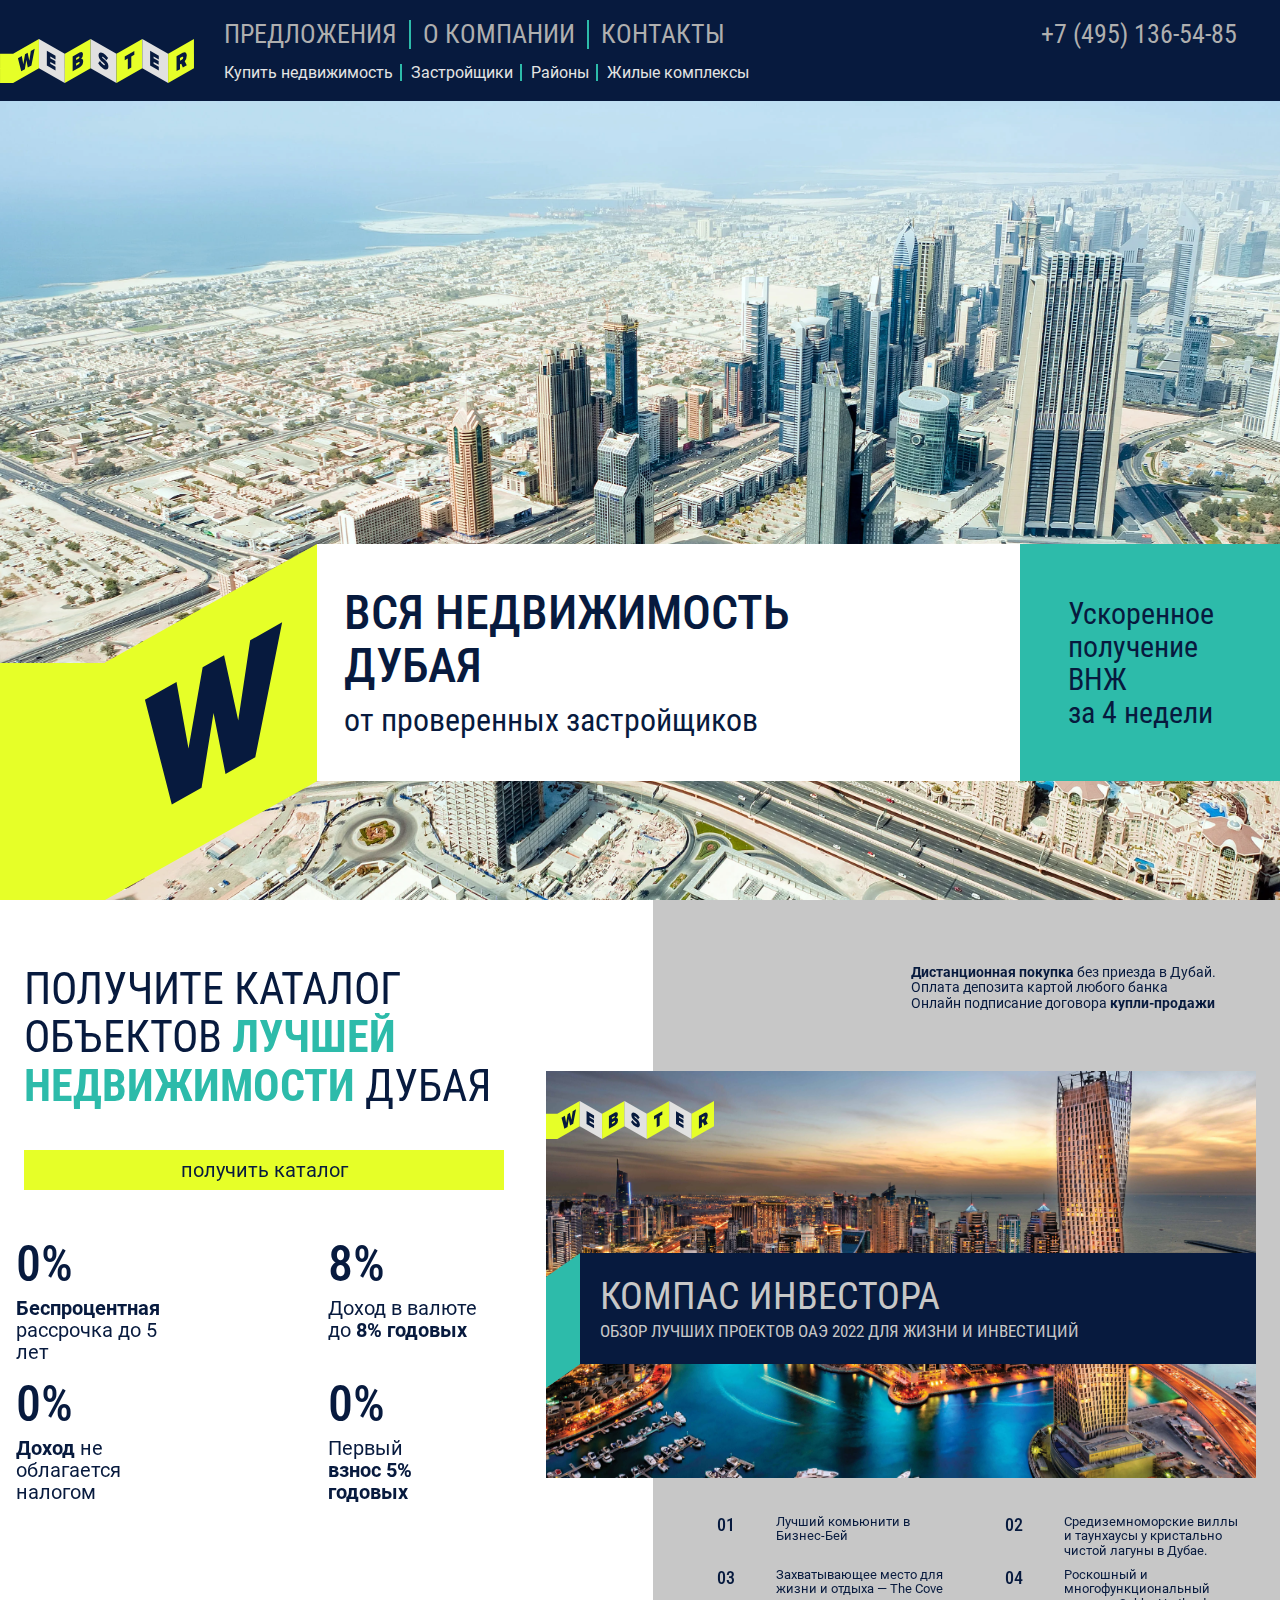
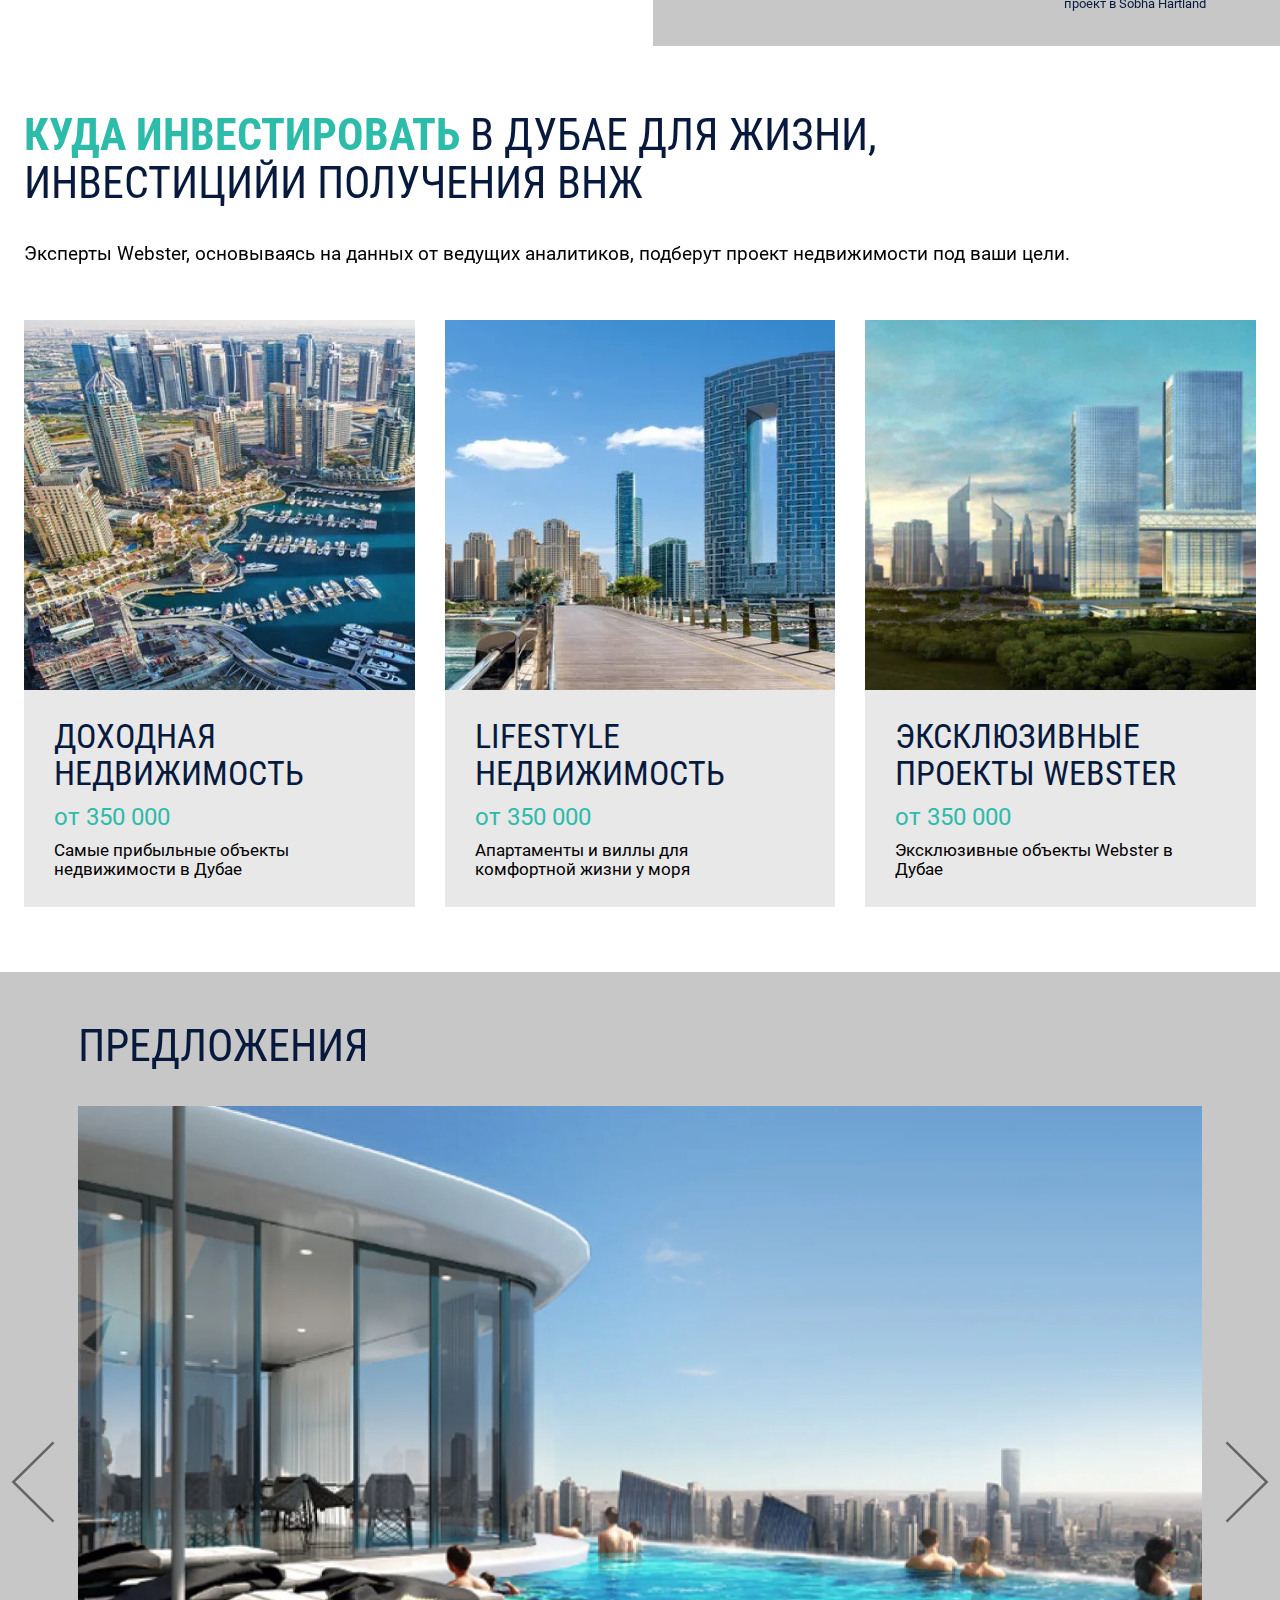
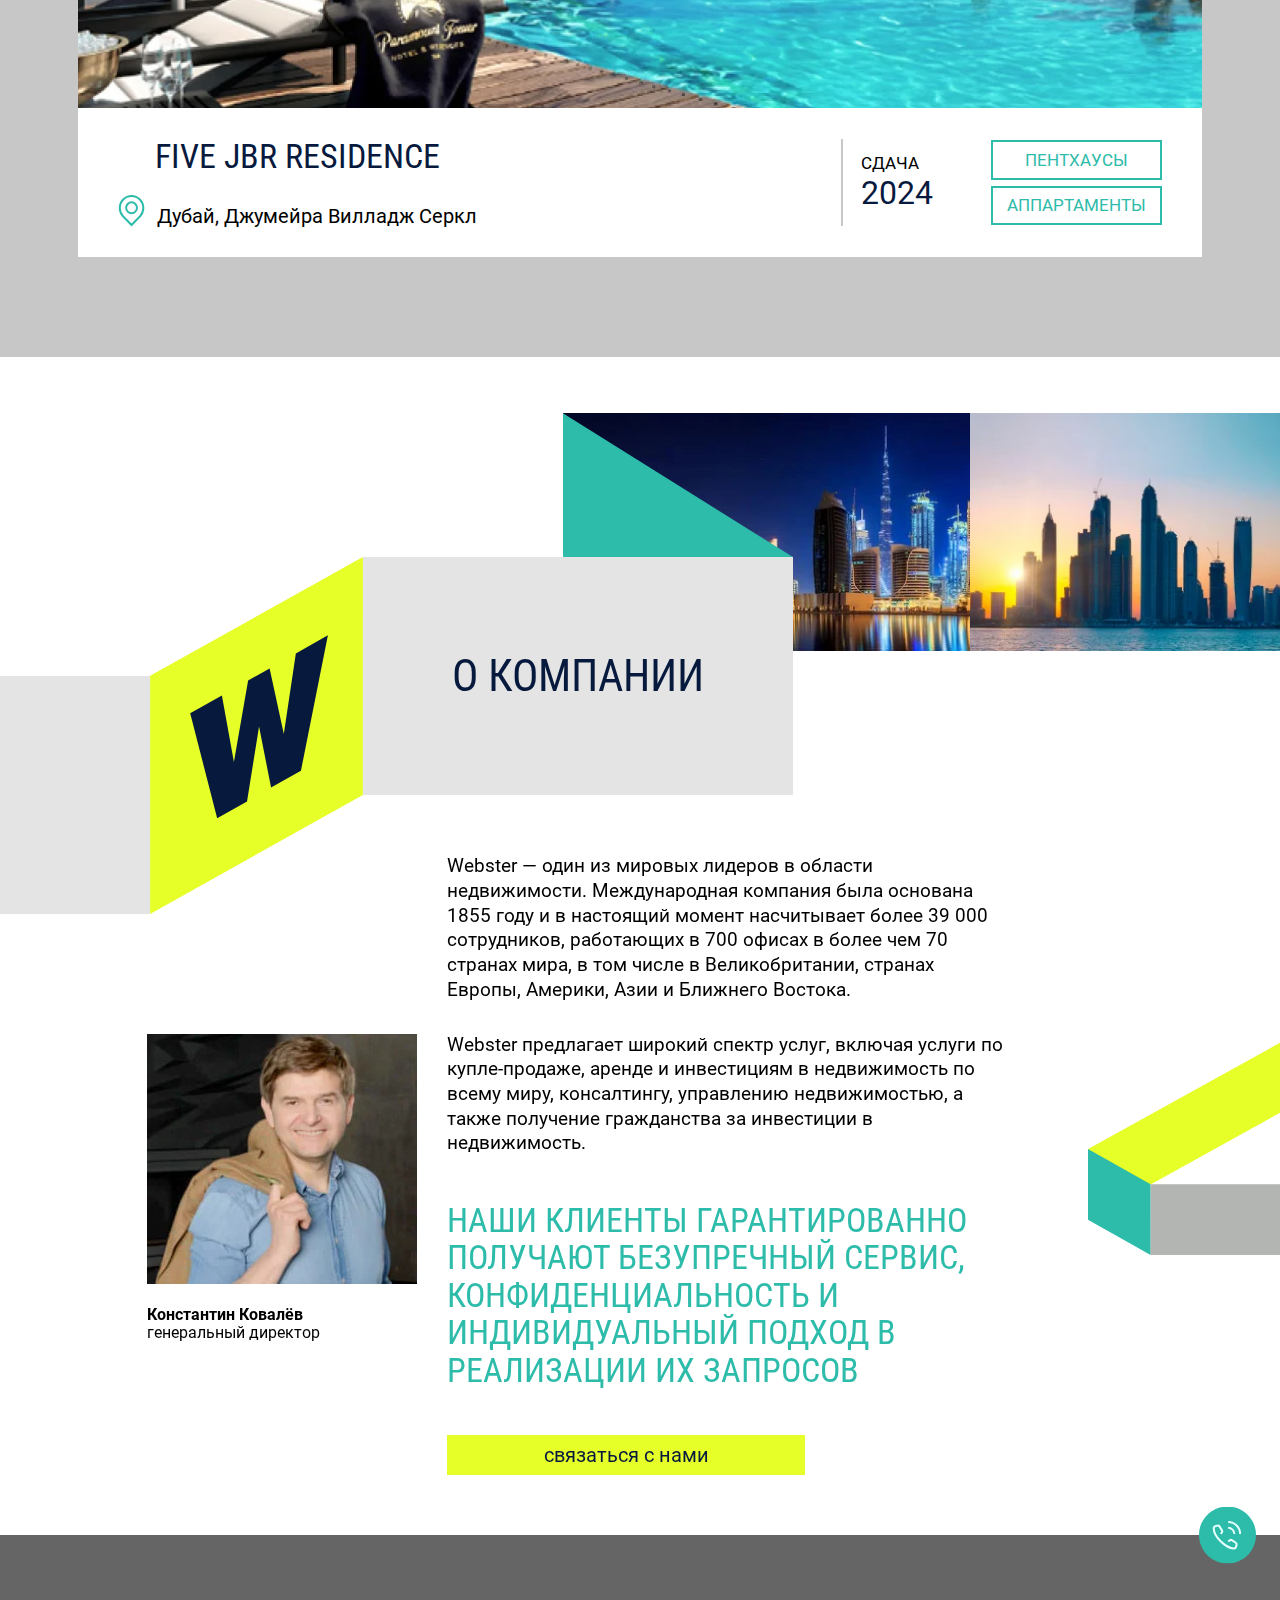
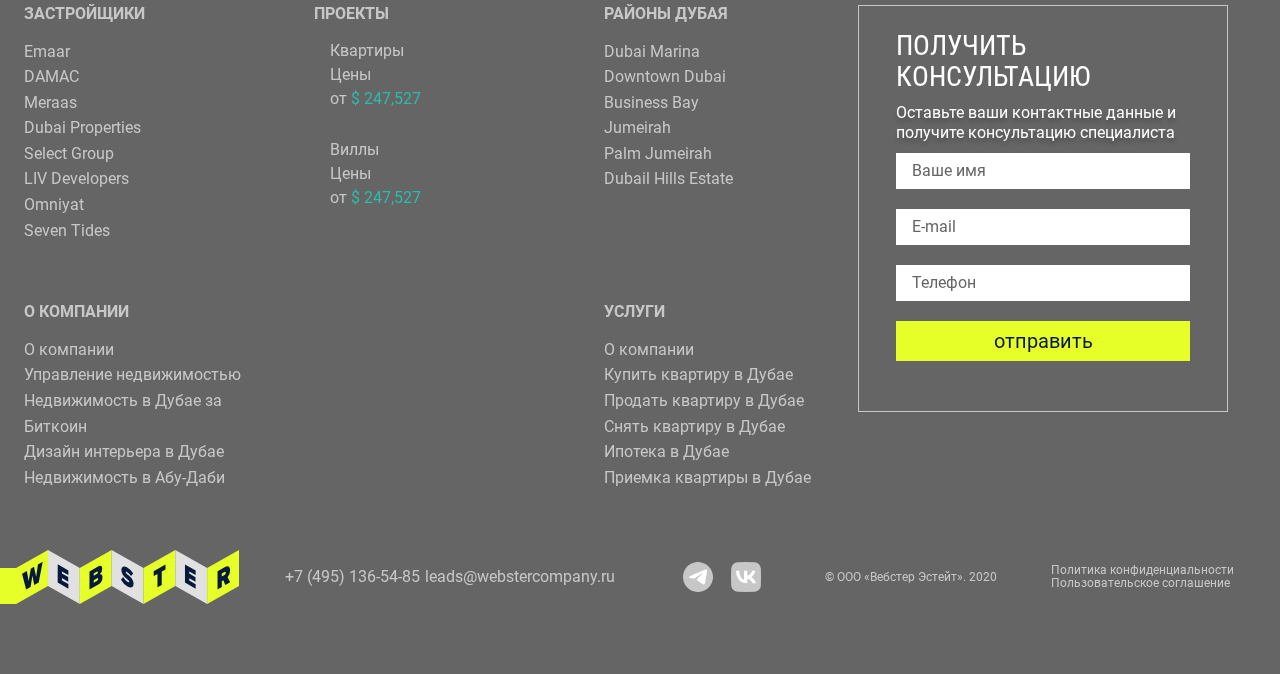
==== commit e25a7ca2: "fcd" ====
--- a/index.html
+++ b/index.html
@@ -40,7 +40,7 @@
                 <a class="header__item" data-anchor href="#suggest">предложения</a>
                 <a class="header__item" data-anchor href="#about">О КомпАнии</a>
                 <a class="header__item" data-anchor href="#contacts">Контакты</a>
-                <a href="tel:+74951365485" class="header__item ml-a">+7 (495) 136-54-85</a>
+                <a href="tel:+74951365485" class="header__item ml-a tel">+7 (495) 136-54-85</a>
                 <div class="header__dds">
                     <div class="header__d">
                         <div class="header__di" data-touch-hover>
@@ -96,6 +96,7 @@
                         </div>
                     </div>
                 </div>
+                <a href="tel:+74951365485" class="header__item ml-a tel tel--mob">+7 (495) 136-54-85</a>
             </div>
         </div>
     </header>
@@ -200,9 +201,7 @@
                                 01
                             </span>
                             <p class="catalog__link-text">
-                                элитные
-                                апартаменты
-                                в Дубае и ОАЭ
+                                Лучший комьюнити в Бизнес-Бей
                             </p>
                         </a>
                         <a class="catalog__link" href="http://test.test" target="_blank" rel="noopener noreferrer">
@@ -210,9 +209,7 @@
                                 02
                             </span>
                             <p class="catalog__link-text">
-                                Sala Two от DAMAC
-                                Properties в районе
-                                Al Safa
+                                Средиземноморские виллы и таунхаусы у кристально чистой лагуны в Дубае.
                             </p>
                         </a>
                         <a class="catalog__link" href="http://test.test" target="_blank" rel="noopener noreferrer">
@@ -220,8 +217,7 @@
                                 03
                             </span>
                             <p class="catalog__link-text">
-                                Marina Stories от Emaar
-                                Properties
+                                Захватывающее место для жизни и отдыха — The Cove
                             </p>
                         </a>
                         <a class="catalog__link" href="http://test.test" target="_blank" rel="noopener noreferrer">
@@ -229,9 +225,7 @@
                                 04
                             </span>
                             <p class="catalog__link-text">
-                                DAMAC
-                                Lagoons oт DAMAC
-                                Properties
+                                Роскошный и многофункциональный проект в Sobha Hartland
                             </p>
                         </a>
                     </div>
--- a/css/style.min.css
+++ b/css/style.min.css
@@ -1,2 +1 @@
-/*! modern-normalize v1.1.0 | MIT License | https://github.com/sindresorhus/modern-normalize */*,::after,::before{box-sizing:border-box}html{-moz-tab-size:4;tab-size:4}html{line-height:1.15;-webkit-text-size-adjust:100%}body{margin:0}body{font-family:system-ui,-apple-system,'Segoe UI',Roboto,Helvetica,Arial,sans-serif,'Apple Color Emoji','Segoe UI Emoji'}hr{height:0;color:inherit}abbr[title]{text-decoration:underline dotted}b,strong{font-weight:bolder}code,kbd,pre,samp{font-family:ui-monospace,SFMono-Regular,Consolas,'Liberation Mono',Menlo,monospace;font-size:1em}small{font-size:80%}sub,sup{font-size:75%;line-height:0;position:relative;vertical-align:baseline}sub{bottom:-.25em}sup{top:-.5em}table{text-indent:0;border-color:inherit}button,input,optgroup,select,textarea{font-family:inherit;font-size:100%;line-height:1.15;margin:0}button,select{text-transform:none}[type=button],[type=reset],[type=submit],button{-webkit-appearance:button}::-moz-focus-inner{border-style:none;padding:0}:-moz-focusring{outline:1px dotted ButtonText}:-moz-ui-invalid{box-shadow:none}legend{padding:0}progress{vertical-align:baseline}::-webkit-inner-spin-button,::-webkit-outer-spin-button{height:auto}[type=search]{-webkit-appearance:textfield;outline-offset:-2px}::-webkit-search-decoration{-webkit-appearance:none}::-webkit-file-upload-button{-webkit-appearance:button;font:inherit}summary{display:list-item}@font-face{font-family:Roboto;font-weight:400;font-style:normal;font-display:swap;src:local("Roboto Regular"),local("Roboto-Regular"),url(../fonts/Roboto/Roboto-Regular.ttf) format("truetype")}@font-face{font-family:'Roboto Condensed';font-weight:400;font-style:normal;font-display:swap;src:local("Roboto Condensed Regular"),local("RobotoCondensed-Regular"),url(../fonts/Roboto_Condensed/RobotoCondensed-Regular.ttf) format("truetype")}@font-face{font-family:'Roboto Condensed';font-weight:500;font-style:normal;font-display:swap;src:local("Roboto Condensed Medium"),local("RobotoCondensed-Medium"),url(../fonts/Roboto_Condensed/RobotoCondensed-Medium.ttf) format("truetype")}@font-face{font-family:Roboto;font-weight:500;font-style:normal;font-display:swap;src:local("Roboto Medium"),local("Roboto-Medium"),url(../fonts/Roboto/Roboto-Medium.ttf) format("truetype")}@font-face{font-family:Roboto;font-weight:700;font-style:normal;font-display:swap;src:local("Roboto Bold"),local("Roboto-Bold"),url(../fonts/Roboto/Roboto-Bold.ttf) format("truetype")}@font-face{font-family:'Roboto Condensed';font-weight:700;font-style:normal;font-display:swap;src:local("Roboto Condensed Bold"),local("RobotoCondensed-Bold"),url(../fonts/Roboto_Condensed/RobotoCondensed-Bold.ttf) format("truetype")}:root{--swiper-pagination-bullet-size:10px;--swiper-pagination-bullet-width:10px;--swiper-pagination-bullet-height:10px;--swiper-pagination-bullet-horizontal-gap:10.5px;--swiper-pagination-color:#2dbbaa;--swiper-pagination-bullet-inactive-color:#c7c7c7;--swiper-pagination-bullet-inactive-opacity:1}html{line-height:1.1;text-rendering:optimizeLegibility;scroll-behavior:smooth}body{font-family:Roboto,sans-serif;font-weight:400;font-size:19px;color:#000;-webkit-backface-visibility:hidden;backface-visibility:hidden;-webkit-tap-highlight-color:transparent;-webkit-touch-callout:none;-webkit-font-smoothing:antialiased;-moz-osx-font-smoothing:grayscale;position:relative}@-webkit-keyframes fadeIn{100%{opacity:1}}@keyframes fadeIn{100%{opacity:1}}ul{margin:0;padding:0;list-style:none}img,svg{vertical-align:middle}img{border:none}svg:not(:root){overflow:hidden}button,input,optgroup,select,textarea{font-family:inherit;font-size:100%;line-height:1.1;margin:0}a{text-decoration:none}button,input{overflow:visible}input:-webkit-autofill,input:-webkit-autofill:active,input:-webkit-autofill:focus,input:-webkit-autofill:hover{font-size:inherit;-webkit-box-shadow:0 0 0 40px #fff inset;box-shadow:0 0 0 40px #fff inset}button,select{text-transform:none}[type=button],[type=reset],[type=submit],button{-webkit-appearance:button}h1,h2,h3,h4,h5,h6{font-family:inherit;margin:0}p{margin:0}.img-fluid{width:100%;height:auto;max-width:100%}.container{width:100%;margin:0 auto;padding:0 24px;max-width:1222px}@media screen and (min-width:1224px){.container{max-width:1336px}}@media screen and (min-width:1899px){.container{max-width:1594px}}.ff-2{font-family:"Roboto Condensed",sans-serif}.title{font-size:44px;font-family:"Roboto Condensed",sans-serif;text-transform:uppercase;font-weight:400;color:#071a3e}@media screen and (max-width:1023px){.title{font-size:34px}}.title__decor{color:#2dbbaa;font-weight:700}.title--sec{font-size:34px}@media screen and (max-width:1023px){.title--sec{font-size:28px}}.d-f-center{display:-webkit-box;display:-webkit-flex;display:-ms-flexbox;display:flex;-webkit-box-align:center;-webkit-align-items:center;-ms-flex-align:center;align-items:center;-webkit-box-pack:start;-webkit-justify-content:flex-start;-ms-flex-pack:start;justify-content:flex-start}.column{-webkit-box-orient:vertical;-webkit-box-direction:normal;-webkit-flex-direction:column;-ms-flex-direction:column;flex-direction:column}.align-start{-webkit-box-align:start;-webkit-align-items:flex-start;-ms-flex-align:start;align-items:flex-start}.d-none{display:none!important}.swiper-pagination{position:static;bottom:0}.arrow{-webkit-transform-origin:center;-ms-transform-origin:center;transform-origin:center;stroke:#656565;-webkit-transition:stroke .3s ease;-o-transition:stroke .3s ease;transition:stroke .3s ease;cursor:pointer}.arrow--right{-webkit-transform:rotate(180deg);-ms-transform:rotate(180deg);transform:rotate(180deg)}.arrow[data-hover],.arrow[data-touch]{stroke:#2dbbaa}.ml-a{margin-left:auto}.base-input{width:100%;font-size:16px;background-color:#fff;border:0;border-radius:0;outline:0;white-space:nowrap;-webkit-appearance:none;-moz-appearance:none;appearance:none;padding:0 16px;font-weight:400;line-height:36px;color:#071a3e;height:36px;min-height:36px;display:block}.base-input::-webkit-input-placeholder{color:#656565}.base-input::-moz-placeholder{color:#656565}.base-input:-ms-input-placeholder{color:#656565}.base-input::-ms-input-placeholder{color:#656565}.base-input::placeholder{color:#656565}.base-input:focus::-webkit-input-placeholder{color:rgba(101,101,101,.6)}.base-input:focus::-moz-placeholder{color:rgba(101,101,101,.6)}.base-input:focus:-ms-input-placeholder{color:rgba(101,101,101,.6)}.base-input:focus::-ms-input-placeholder{color:rgba(101,101,101,.6)}.base-input:focus::placeholder{color:rgba(101,101,101,.6)}.btn{padding:10px;display:-webkit-box;display:-webkit-flex;display:-ms-flexbox;display:flex;-webkit-box-align:center;-webkit-align-items:center;-ms-flex-align:center;align-items:center;-webkit-box-pack:center;-webkit-justify-content:center;-ms-flex-pack:center;justify-content:center;cursor:pointer;font-weight:400;font-size:20px;text-transform:lowercase;line-height:1;color:#071a3e;background-color:#e6ff28;-webkit-user-select:none;-moz-user-select:none;-ms-user-select:none;user-select:none;outline:0;border:0;border-radius:0;-webkit-transition:all .25s ease;-o-transition:all .25s ease;transition:all .25s ease}.btn--disabled,.btn[data-hover],.btn[data-touch]{background-color:#daea61}.btn--disabled{opacity:.9;pointer-events:none}.header{position:absolute;top:0;left:0;z-index:99;width:100%}.header-page{background-color:#071a3e}.header-page .header__item{position:relative;color:#afafaf}@media screen and (max-width:1023px){.header-page .header__item{color:#c7c7c7}}.header-page .header__item::before{content:'';position:absolute;top:0;left:-1px;width:2px;height:100%;background-color:#2dbbaa}.header-page .header__item:first-child::before{content:none}.header-page .header__item:nth-child(4)::before{content:none}.header-page .header__inner{padding:20px 0}.header--dd .header__inner{padding:20px 0 0}@media screen and (max-width:1023px){.header{position:fixed;width:100%}}.header__inner{padding-top:50px;width:100%}@media screen and (max-width:1023px){.header__inner{padding:0!important;display:-webkit-box;display:-webkit-flex;display:-ms-flexbox;display:flex;-webkit-box-orient:vertical;-webkit-box-direction:normal;-webkit-flex-direction:column;-ms-flex-direction:column;flex-direction:column;-webkit-box-align:start;-webkit-align-items:flex-start;-ms-flex-align:start;align-items:flex-start}}@media screen and (max-width:1023px){.header__top{display:-webkit-box;display:-webkit-flex;display:-ms-flexbox;display:flex;-webkit-box-align:center;-webkit-align-items:center;-ms-flex-align:center;align-items:center;-webkit-box-pack:justify;-webkit-justify-content:space-between;-ms-flex-pack:justify;justify-content:space-between;padding:12px 0;width:100%;background-color:#071a3e}}.header__logo{width:100%;-webkit-box-flex:1;-webkit-flex:1 1 100%;-ms-flex:1 1 100%;flex:1 1 100%;max-width:219px;-webkit-user-select:none;-moz-user-select:none;-ms-user-select:none;user-select:none}.header__logo img{pointer-events:none}@media screen and (min-width:1224px){.header__logo{max-width:239px}}@media screen and (max-width:1023px){.header__logo img{max-width:196px}}.header__nav{-webkit-box-flex:1;-webkit-flex:1 1 auto;-ms-flex:1 1 auto;flex:1 1 auto;display:-webkit-box;display:-webkit-flex;display:-ms-flexbox;display:flex;-webkit-box-align:center;-webkit-align-items:center;-ms-flex-align:center;align-items:center;-webkit-flex-wrap:wrap;-ms-flex-wrap:wrap;flex-wrap:wrap;margin:0 auto}@media screen and (min-width:1899px){.header__nav{max-width:1280px;padding:0 100px}}@media screen and (max-width:1898px){.header__nav{max-width:1150px;padding:0 30px}}@media screen and (max-width:1023px){.header__nav{display:block;margin:0;padding:0;padding:0;width:100%;background-color:#071a3e;height:calc(100vh - 68.28px);-webkit-box-pack:start;-webkit-justify-content:flex-start;-ms-flex-pack:start;justify-content:flex-start;max-height:0;pointer-events:none;-webkit-transition:max-height .25s ease .15s;-o-transition:max-height .25s ease .15s;transition:max-height .25s ease .15s}}.header__item{text-transform:uppercase;font-family:"Roboto Condensed",sans-serif;line-height:1.1;color:#071a3e;-webkit-transition:color .25s ease;-o-transition:color .25s ease;transition:color .25s ease;padding-left:5px;padding-right:5px;-webkit-user-select:none;-moz-user-select:none;-ms-user-select:none;user-select:none;font-size:26px}@media screen and (min-width:1024px){.header__item:first-child{padding-left:0}}@media screen and (min-width:1224px){.header__item{padding-left:13px;padding-right:13px}}.header__item[data-hover],.header__item[data-touch]{color:#2dbbaa}@media screen and (max-width:1023px){.header__item{display:block;color:#c7c7c7;line-height:1;font-size:34px;margin:17px 0;padding:0 22px;opacity:0;-webkit-transition:opacity .15s linear 0s;-o-transition:opacity .15s linear 0s;transition:opacity .15s linear 0s}}.header__btns{display:none}@media screen and (max-width:1023px){.header__btns{display:-webkit-box;display:-webkit-flex;display:-ms-flexbox;display:flex;-webkit-box-align:center;-webkit-align-items:center;-ms-flex-align:center;align-items:center;-webkit-box-pack:center;-webkit-justify-content:center;-ms-flex-pack:center;justify-content:center;position:relative;width:70px;height:30px;cursor:pointer;padding:0 20px}.header__btns[data-hover] svg,.header__btns[data-touch] svg{fill:#ff0}}.header__burger,.header__close{position:absolute;top:50%;left:50%;-webkit-transform-origin:center;-ms-transform-origin:center;transform-origin:center;width:30px;-webkit-transition:-webkit-transform 0s ease;transition:-webkit-transform 0s ease;-o-transition:transform 0s ease;transition:transform 0s ease;transition:transform 0s ease,-webkit-transform 0s ease}.header__burger svg,.header__close svg{-webkit-transition:fill .25s ease;-o-transition:fill .25s ease;transition:fill .25s ease}.header__burger{-webkit-transition:-webkit-transform .25s ease;transition:-webkit-transform .25s ease;-o-transition:transform .25s ease;transition:transform .25s ease;transition:transform .25s ease,-webkit-transform .25s ease;-webkit-transform:translate(-50%,-50%) scale(1);-ms-transform:translate(-50%,-50%) scale(1);transform:translate(-50%,-50%) scale(1)}.header__close{-webkit-transform:translate(-50%,-50%) scale(0);-ms-transform:translate(-50%,-50%) scale(0);transform:translate(-50%,-50%) scale(0)}@media screen and (max-width:1023px){.header__item::before{content:none!important}.header--active .header__close{-webkit-transition:-webkit-transform .25s ease;transition:-webkit-transform .25s ease;-o-transition:transform .25s ease;transition:transform .25s ease;transition:transform .25s ease,-webkit-transform .25s ease;-webkit-transform:translate(-50%,-50%) scale(1);-ms-transform:translate(-50%,-50%) scale(1);transform:translate(-50%,-50%) scale(1)}.header--active .header__burger{-webkit-transform:translate(-50%,-50%) scale(0);-ms-transform:translate(-50%,-50%) scale(0);transform:translate(-50%,-50%) scale(0)}.header--active .header__nav{overflow:auto;pointer-events:all;max-height:calc(100vh - 68.28px);-webkit-transition:max-height .25s linear 0s;-o-transition:max-height .25s linear 0s;transition:max-height .25s linear 0s}.header--active .header__di,.header--active .header__item{opacity:1;-webkit-transition:opacity .15s linear .25s;-o-transition:opacity .15s linear .25s;transition:opacity .15s linear .25s}}.header--disable{pointer-events:none}.header--disable .header__nav{overflow:hidden}.header__dds{-webkit-box-flex:0;-webkit-flex:0 0 100%;-ms-flex:0 0 100%;flex:0 0 100%;padding-top:15px;font-size:16px;display:-webkit-box;display:-webkit-flex;display:-ms-flexbox;display:flex;-webkit-box-align:center;-webkit-align-items:center;-ms-flex-align:center;align-items:center;-webkit-box-pack:start;-webkit-justify-content:flex-start;-ms-flex-pack:start;justify-content:flex-start}@media screen and (max-width:1023px){.header__dds{padding:20px 22px 0;display:block}}.header__d{position:relative}@media screen and (min-width:1024px){.header__d{margin-right:18px}.header__d::before{content:'';position:absolute;top:0;right:-9px;width:2px;height:calc(100% - 20px);background-color:#2dbbaa;pointer-events:none}.header__d:last-child{margin-right:0}.header__d:last-child::before{content:none}}@media screen and (max-width:1023px){.header__d__item::before{content:none!important}.header__d:last-child .header__di{margin-bottom:0!important}}.header__d:active .header__di,.header__d:hover .header__di{color:#2dbbaa}.header__d:active .header__dis,.header__d:hover .header__dis{opacity:1;visibility:visible;display:block}@media screen and (max-width:1023px){.header__d:active .header__dis,.header__d:hover .header__dis{display:-webkit-box;display:-webkit-flex;display:-ms-flexbox;display:flex}}.header__di{padding-bottom:20px;cursor:pointer;-webkit-user-select:none;-moz-user-select:none;-ms-user-select:none;user-select:none;color:rgba(255,255,255,.7);color:#e4e4e4}@media screen and (max-width:1023px){.header__di{padding:0;margin:10px 0 25px;opacity:0;-webkit-transition:opacity .15s linear 0s;-o-transition:opacity .15s linear 0s;transition:opacity .15s linear 0s;display:-webkit-inline-box;display:-webkit-inline-flex;display:-ms-inline-flexbox;display:inline-flex}}.header__dis{font-size:13px;opacity:0;visibility:hidden;display:none}.header__dis a,.header__dis span{display:block}.header__dis a{color:#444;color:#505050;padding-bottom:5px;margin-bottom:5px}.header__dis a[data-hover],.header__dis a[data-touch]{color:#2dbbaa}@media screen and (max-width:1023px){.header__dis a{color:#e4e4e4}}@media screen and (min-width:1024px){.header__dis{padding:15px 2px 5px 10px;position:absolute;bottom:.4px;min-width:calc(100% + 18px);width:150px;left:50%;-webkit-transform:translate(-50%,100%);-ms-transform:translate(-50%,100%);transform:translate(-50%,100%);background-color:#e4e4e4}.header__dis::before{content:'';display:block;position:absolute;width:0;height:0;border:8px solid transparent;border-bottom-color:#2dbbaa;top:-16px;left:calc(50% - 8px);z-index:3}}@media screen and (max-width:1023px){.header__dis{-webkit-box-orient:vertical;-webkit-box-direction:normal;-webkit-flex-direction:column;-ms-flex-direction:column;flex-direction:column;width:100%}}.intro{min-height:calc(var(--vh,1vh) * 100);position:relative;display:-webkit-box;display:-webkit-flex;display:-ms-flexbox;display:flex;-webkit-box-align:end;-webkit-align-items:flex-end;-ms-flex-align:end;align-items:flex-end;-webkit-box-pack:start;-webkit-justify-content:flex-start;-ms-flex-pack:start;justify-content:flex-start;padding-top:200px;-webkit-transition:height 2s linear;-o-transition:height 2s linear;transition:height 2s linear}.intro__bg{position:absolute;top:0;left:0;width:100%;height:100%;-o-object-fit:cover;object-fit:cover;-o-object-position:top center;object-position:top center;z-index:0;background-color:#c3d6d4;pointer-events:none;-webkit-user-select:none;-moz-user-select:none;-ms-user-select:none;user-select:none}@media screen and (max-width:767px){.intro__bg{-o-object-position:46% 0;object-position:46% 0}}.intro__inner{display:-webkit-box;display:-webkit-flex;display:-ms-flexbox;display:flex;-webkit-box-orient:horizontal;-webkit-box-direction:normal;-webkit-flex-direction:row;-ms-flex-direction:row;flex-direction:row;-webkit-box-align:stretch;-webkit-align-items:stretch;-ms-flex-align:stretch;align-items:stretch;padding-bottom:119px;position:relative;z-index:1;max-width:1305px;overflow:hidden;-webkit-box-flex:0;-webkit-flex:0 0 100%;-ms-flex:0 0 100%;flex:0 0 100%;padding-left:317px}@media screen and (min-width:1899px){.intro__inner{max-width:1600px}}.intro__inner-item{height:237px}.intro__inner::after{content:'';position:absolute;top:0;left:105px;background-image:url(../img/w.svg);background-repeat:no-repeat;background-position:top right;background-size:contain;width:212px;height:100%}@media screen and (max-width:1023px){.intro__inner::after{left:54px}}@media screen and (max-width:767px){.intro__inner::after{display:none;content:none}}.intro__inner::before{content:'';position:absolute;bottom:0;left:0;background-color:#e6ff28;width:105px;height:237.5px}@media screen and (max-width:1023px){.intro__inner::before{width:61px;height:230.5px}}@media screen and (max-width:767px){.intro__inner::before{width:55px;height:224px;-webkit-transform:skewY(-27deg);-ms-transform:skewY(-27deg);transform:skewY(-27deg);bottom:101px}}@media screen and (max-width:1023px){.intro__inner{padding-bottom:115px;padding-left:265.4px}.intro__inner-item{height:230px}}@media screen and (max-width:767px){.intro__inner{-webkit-box-orient:vertical;-webkit-box-direction:normal;-webkit-flex-direction:column;-ms-flex-direction:column;flex-direction:column;padding-left:55px}.intro__inner-item{height:auto}}.intro__title{-webkit-box-flex:0;-webkit-flex:0 1 100%;-ms-flex:0 1 100%;flex:0 1 100%;padding:0 27px;background-color:#fff;font-size:44px;font-weight:500;color:#071a3e;text-transform:uppercase;line-height:1.12;max-width:73%;position:relative;-webkit-box-align:start;-webkit-align-items:flex-start;-ms-flex-align:start;align-items:flex-start;-webkit-box-pack:center;-webkit-justify-content:center;-ms-flex-pack:center;justify-content:center}@media screen and (min-width:1224px){.intro__title{font-size:56px}}.intro__title span{text-transform:lowercase;font-weight:400;font-size:30px;line-height:1.17;margin-top:9px}@media screen and (min-width:1224px){.intro__title span{font-size:32px}}@media screen and (max-width:1023px){.intro__title{font-size:35px}.intro__title span{font-size:18px}}@media screen and (max-width:767px){.intro__title{max-width:100%;height:180px;padding:0 16px;-webkit-flex-basis:auto;-ms-flex-preferred-size:auto;flex-basis:auto}.intro__title span{margin-top:2px}}.intro__sub-title{-webkit-box-flex:1;-webkit-flex:1 1 auto;-ms-flex:1 1 auto;flex:1 1 auto;padding:0 35px;background-color:#2dbbaa;color:#071a3e;font-size:30px;text-transform:none}@media screen and (min-width:1224px){.intro__sub-title{padding:0 48px}}@media screen and (max-width:1023px){.intro__sub-title{font-size:20px}.intro__sub-title br{display:none}}@media screen and (max-width:767px){.intro__sub-title{font-size:16px;height:44px;padding:0 16px}}@media screen and (max-width:560px){.intro__sub-title{font-size:15px;padding-right:10px}}.catalog{padding-top:65px;padding-bottom:25px;color:#071a3e;position:relative}@media screen and (max-width:1223px){.catalog .container{padding-right:0}}@media screen and (max-width:1023px){.catalog{padding-bottom:0}.catalog .container{padding:0}}.catalog::after{content:'';position:absolute;height:100%;right:0;top:0;width:49%;background-color:#c7c7c7;z-index:0}@media screen and (max-width:1023px){.catalog::after{content:none;display:none}}.catalog__inner{display:-webkit-box;display:-webkit-flex;display:-ms-flexbox;display:flex;-webkit-box-align:start;-webkit-align-items:flex-start;-ms-flex-align:start;align-items:flex-start;-webkit-box-pack:justify;-webkit-justify-content:space-between;-ms-flex-pack:justify;justify-content:space-between;position:relative;z-index:1}@media screen and (max-width:1023px){.catalog__inner{-webkit-box-orient:vertical;-webkit-box-direction:normal;-webkit-flex-direction:column;-ms-flex-direction:column;flex-direction:column;-webkit-box-align:center;-webkit-align-items:center;-ms-flex-align:center;align-items:center}}.catalog__text{max-width:39%;-webkit-box-flex:0;-webkit-flex:0 0 100%;-ms-flex:0 0 100%;flex:0 0 100%}.catalog__text-btn{margin-bottom:40px;width:100%}@media screen and (min-width:1899px){.catalog__text-btn{max-width:92%}}@media screen and (max-width:1223px){.catalog__text-btn{max-width:300px}}@media screen and (max-width:1023px){.catalog__text-btn{-webkit-box-ordinal-group:4;-webkit-order:3;-ms-flex-order:3;order:3;max-width:100%;margin-top:25px}}@media screen and (min-width:1899px){.catalog__text-header{max-width:90%}}@media screen and (max-width:1223px){.catalog__text{max-width:44%}}@media screen and (max-width:1023px){.catalog__text{width:100%;max-width:100%;padding:0 24px;display:-webkit-box;display:-webkit-flex;display:-ms-flexbox;display:flex;-webkit-box-orient:vertical;-webkit-box-direction:normal;-webkit-flex-direction:column;-ms-flex-direction:column;flex-direction:column;-webkit-box-align:start;-webkit-align-items:flex-start;-ms-flex-align:start;align-items:flex-start}}.catalog__text .title{margin-bottom:40px}@media screen and (max-width:1023px){.catalog__text .title{margin-bottom:25px}}.catalog__items{display:-webkit-box;display:-webkit-flex;display:-ms-flexbox;display:flex;-webkit-flex-wrap:wrap;-ms-flex-wrap:wrap;flex-wrap:wrap;-webkit-box-align:stretch;-webkit-align-items:stretch;-ms-flex-align:stretch;align-items:stretch;-webkit-box-pack:justify;-webkit-justify-content:space-between;-ms-flex-pack:justify;justify-content:space-between;margin:0 -15px;width:100%}@media screen and (max-width:767px){.catalog__items{margin:0}}.catalog__item{-webkit-box-flex:0;-webkit-flex:0 0 35%;-ms-flex:0 0 35%;flex:0 0 35%;padding:7px;font-size:20px}@media screen and (max-width:1223px){.catalog__item{-webkit-box-flex:0;-webkit-flex:0 0 50%;-ms-flex:0 0 50%;flex:0 0 50%}}@media screen and (max-width:767px){.catalog__item{max-width:calc(50% - 30px);padding:0 0 15px 0;font-size:16px}}.catalog__item-title{font-size:50px;font-weight:500;margin-bottom:5px}@media screen and (max-width:767px){.catalog__item-title{font-size:46px}}.catalog__item-text span{font-weight:700}@media screen and (max-width:767px){.catalog__item-text{font-size:16px}}.catalog__content{max-width:45%;-webkit-box-flex:0;-webkit-flex:0 0 100%;-ms-flex:0 0 100%;flex:0 0 100%;display:-webkit-box;display:-webkit-flex;display:-ms-flexbox;display:flex;-webkit-box-orient:vertical;-webkit-box-direction:normal;-webkit-flex-direction:column;-ms-flex-direction:column;flex-direction:column;-webkit-box-align:end;-webkit-align-items:flex-end;-ms-flex-align:end;align-items:flex-end}@media screen and (max-width:1223px){.catalog__content{max-width:50%}}@media screen and (max-width:1023px){.catalog__content{max-width:100%;width:100%;background-color:#c7c7c7}}.catalog__content-text{margin-left:auto;margin-bottom:60px;font-size:14px;max-width:345px}.catalog__content-text span{font-weight:700}@media screen and (max-width:1023px){.catalog__content-text{margin:0;margin-right:auto;padding:30px 24px;max-width:calc(345px + 48px)}}.catalog__content-media{min-width:128%;position:relative}@media screen and (max-width:1223px){.catalog__content-media{min-width:108%}}@media screen and (max-width:1023px){.catalog__content-media{-webkit-box-ordinal-group:0;-webkit-order:-1;-ms-flex-order:-1;order:-1;min-width:100%}}.catalog__content-img{min-height:407px;width:auto;-o-object-fit:cover;object-fit:cover;max-width:100%;min-width:100%;-o-object-position:center right;object-position:center right;pointer-events:none;-webkit-user-select:none;-moz-user-select:none;-ms-user-select:none;user-select:none}@media screen and (max-width:1023px){.catalog__content-img{min-height:363px;-o-object-position:83% center;object-position:83% center}}.catalog__content-logo{position:absolute;pointer-events:none;-webkit-user-select:none;-moz-user-select:none;-ms-user-select:none;user-select:none;top:30px;left:0;max-width:168px}.catalog__content-info{background-color:#071a3e;color:#c7c7c7;text-transform:uppercase;font-size:17px;position:absolute;width:calc(100% - 34px);top:calc(50% + 34px);left:0;-webkit-transform:translateY(-50%);-ms-transform:translateY(-50%);transform:translateY(-50%);margin-left:34px;padding:23px 20px}.catalog__content-info::after{content:'';position:absolute;top:0;left:-34px;width:34px;height:100%;background-color:#2dbbaa;-webkit-transform:skewY(-35deg);-ms-transform:skewY(-35deg);transform:skewY(-35deg);-webkit-transform-origin:100% 0;-ms-transform-origin:100% 0;transform-origin:100% 0}.catalog__content-title{font-size:38px;text-transform:uppercase;margin-bottom:5px}.catalog__links{-webkit-box-align:stretch;-webkit-align-items:stretch;-ms-flex-align:stretch;align-items:stretch;-webkit-box-pack:justify;-webkit-justify-content:space-between;-ms-flex-pack:justify;justify-content:space-between;margin-top:37px;padding:0 15px}@media screen and (max-width:1023px){.catalog__links{-webkit-flex-wrap:wrap;-ms-flex-wrap:wrap;flex-wrap:wrap;margin-right:auto;padding-bottom:12px;width:100%;max-width:700px}}.catalog__link{color:#071a3e;font-size:13px;display:-webkit-box;display:-webkit-flex;display:-ms-flexbox;display:flex;-webkit-box-align:start;-webkit-align-items:flex-start;-ms-flex-align:start;align-items:flex-start;max-width:18%;-webkit-box-flex:0;-webkit-flex:0 0 100%;-ms-flex:0 0 100%;flex:0 0 100%}@media screen and (max-width:1223px){.catalog__link{max-width:24.5%}}@media screen and (max-width:1023px){.catalog__link{padding-right:28px;padding-bottom:28px;max-width:50%}.catalog__link-text{max-width:120px}}.catalog__link-count{font-weight:500;font-size:18px;-webkit-box-flex:0;-webkit-flex:0 0 25%;-ms-flex:0 0 25%;flex:0 0 25%;min-width:35px;-webkit-transition:all .25s ease;-o-transition:all .25s ease;transition:all .25s ease;-webkit-transform-origin:top left;-ms-transform-origin:top left;transform-origin:top left}.catalog__link[data-hover] .catalog__link-count,.catalog__link[data-touch] .catalog__link-count{color:#2dbbaa;-webkit-transform:scale(1.25);-ms-transform:scale(1.25);transform:scale(1.25)}.invest{padding:65px 0}.invest__header{margin-bottom:55px}@media screen and (max-width:1223px){.invest__header{margin-bottom:25px}}@media screen and (max-width:767px){.invest__header{font-size:17px}}.invest__header .title{margin-bottom:36px}@media screen and (max-width:1223px){.invest__header .title{margin-bottom:16px}}.invest__slider{-webkit-user-select:none;-moz-user-select:none;-ms-user-select:none;user-select:none}.invest__item{height:587px;width:100%;background-color:#e8e8e8;display:-webkit-inline-box;display:-webkit-inline-flex;display:-ms-inline-flexbox;display:inline-flex;-webkit-box-orient:vertical;-webkit-box-direction:normal;-webkit-flex-direction:column;-ms-flex-direction:column;flex-direction:column;-webkit-user-select:none;-moz-user-select:none;-ms-user-select:none;user-select:none;color:#000}.invest__item .invest__title{-webkit-transition:color .25s ease;-o-transition:color .25s ease;transition:color .25s ease}.invest__item[data-hover] .invest__title,.invest__item[data-touch] .invest__title{color:#2dbbaa}@media screen and (min-width:1224px){.invest__item{max-width:490px}}.invest__item-text{padding:0 30px;height:100%;display:-webkit-box;display:-webkit-flex;display:-ms-flexbox;display:flex;-webkit-box-orient:vertical;-webkit-box-direction:normal;-webkit-flex-direction:column;-ms-flex-direction:column;flex-direction:column;-webkit-box-pack:center;-webkit-justify-content:center;-ms-flex-pack:center;justify-content:center}@media screen and (max-width:767px){.invest__item-text{padding:0 20px}}.invest__img{height:370px;width:100%;-o-object-fit:cover;object-fit:cover;-o-object-position:center;object-position:center}.invest__price{font-size:24px;color:#2dbbaa;line-height:48px}.invest__text{font-size:17px;max-width:306px;max-height:57px;overflow:hidden}.invest__pagination{padding-top:50px}@media screen and (max-width:1023px){.invest__pagination{padding-top:25px}}.suggest{padding:50px 0 100px;background-color:#c7c7c7}.suggest .swiper-slide{color:#000}@media screen and (max-width:1023px){.suggest{padding:40px 0}.suggest .container{padding:0}}.suggest__title{margin-bottom:36px}@media screen and (max-width:1440px){.suggest__title{padding-left:54px}}@media screen and (max-width:1023px){.suggest__title{padding:0 24px;margin-bottom:20px}}.suggest__img{height:602px;width:100%;-o-object-fit:cover;object-fit:cover;-o-object-position:center;object-position:center;max-height:calc(var(--vh,1vh) * 100)}@media screen and (max-width:1023px){.suggest__img{height:560px}}@media screen and (max-width:767px){.suggest__img{height:360px}}.suggest__inner{position:relative}@media screen and (max-width:1440px){.suggest__inner{padding:0 54px}}@media screen and (max-width:1023px){.suggest__inner{padding:0}}.suggest__next,.suggest__prev{position:absolute;top:50%;-webkit-transform:translateY(-50%);-ms-transform:translateY(-50%);transform:translateY(-50%);z-index:2;display:-webkit-inline-box;display:-webkit-inline-flex;display:-ms-inline-flexbox;display:inline-flex;-webkit-box-align:center;-webkit-align-items:center;-ms-flex-align:center;align-items:center;-webkit-box-pack:center;-webkit-justify-content:center;-ms-flex-pack:center;justify-content:center}.suggest__next svg,.suggest__prev svg{width:44px;height:auto}@media screen and (max-width:1023px){.suggest__next,.suggest__prev{display:none}}.suggest__prev{-webkit-transform:translate(-130%,-50%);-ms-transform:translate(-130%,-50%);transform:translate(-130%,-50%);left:0}@media screen and (max-width:1440px){.suggest__prev{-webkit-transform:translate(-30%,-50%);-ms-transform:translate(-30%,-50%);transform:translate(-30%,-50%)}}.suggest__next{-webkit-transform:translate(130%,-50%);-ms-transform:translate(130%,-50%);transform:translate(130%,-50%);right:0}@media screen and (max-width:1440px){.suggest__next{-webkit-transform:translate(30%,-50%);-ms-transform:translate(30%,-50%);transform:translate(30%,-50%)}}.suggest__pagination{display:none}@media screen and (max-width:1023px){.suggest__pagination{display:block;padding-top:35px}}.suggest__pagination .swiper-pagination-bullet{background:#fff}.suggest__pagination .swiper-pagination-bullet-active{background:#2dbbaa}.suggest__info{background-color:#fff;padding:30px 40px;-webkit-box-pack:justify;-webkit-justify-content:space-between;-ms-flex-pack:justify;justify-content:space-between}.suggest__info-title span{font-size:20px;display:-webkit-box;display:-webkit-flex;display:-ms-flexbox;display:flex;-webkit-box-align:end;-webkit-align-items:flex-end;-ms-flex-align:end;align-items:flex-end}.suggest__info-title svg{min-width:27px;margin-right:12px;height:auto}.suggest__info-title .title{margin-bottom:20px}.suggest__info-year{font-size:17px;text-transform:uppercase;display:-webkit-box;display:-webkit-flex;display:-ms-flexbox;display:flex;-webkit-box-align:start;-webkit-align-items:flex-start;-ms-flex-align:start;align-items:flex-start;-webkit-box-pack:start;-webkit-justify-content:flex-start;-ms-flex-pack:start;justify-content:flex-start;-webkit-box-orient:vertical;-webkit-box-direction:normal;-webkit-flex-direction:column;-ms-flex-direction:column;flex-direction:column;padding:15px 20px;min-width:150px;position:relative}.suggest__info-year span{color:#071a3e;font-size:32px;padding-top:3px}.suggest__info-year::after{content:'';position:absolute;top:0;left:0;width:2px;background-color:#c7c7c7;height:100%}.suggest__info-btns{margin-left:auto}.suggest__info-btn{-webkit-user-select:none;-moz-user-select:none;-ms-user-select:none;user-select:none;border:2px solid #2dbbaa;color:#2dbbaa;padding:8.5px 14px;text-transform:uppercase;font-size:17px}.suggest__info-btn:first-child{margin-bottom:6px}@media screen and (max-width:1023px){.suggest__info{-webkit-box-orient:vertical;-webkit-box-direction:normal;-webkit-flex-direction:column;-ms-flex-direction:column;flex-direction:column;-webkit-box-align:start;-webkit-align-items:flex-start;-ms-flex-align:start;align-items:flex-start;padding:20px 15px}.suggest__info-content{width:100%}.suggest__info-title{padding-bottom:20px}.suggest__info-title svg{min-width:23px}.suggest__info-year{font-size:15px}.suggest__info-year span{font-size:28px}.suggest__info-btn{font-size:15px}}.about{overflow:hidden;padding-top:200px;position:relative}@media screen and (max-width:767px){.about{padding-top:70px}}.about__header{display:-webkit-box;display:-webkit-flex;display:-ms-flexbox;display:flex;-webkit-box-align:start;-webkit-align-items:flex-start;-ms-flex-align:start;align-items:flex-start}.about__w{height:357px;min-width:213px;position:relative;display:-webkit-inline-box;display:-webkit-inline-flex;display:-ms-inline-flexbox;display:inline-flex;font-size:0;margin-left:150px}@media screen and (min-width:1899px){.about__w{margin-left:188px}}.about__w::after{content:'';position:absolute;top:0;left:0;background-image:url(../img/w.svg);background-repeat:no-repeat;background-position:top left;background-size:contain;width:100%;height:100%;z-index:2}.about__w::before{content:'';position:absolute;height:66.7%;width:150px;bottom:0;left:-150px;z-index:1;background-color:#e4e4e4}@media screen and (min-width:1899px){.about__w::before{width:188px;left:-188px}}@media screen and (max-width:1223px){.about__w{margin-left:55px}.about__w::before{width:55px;left:-55px}}@media screen and (max-width:767px){.about__w{margin-left:25px;height:120px;min-width:72px}.about__w::before{width:25px;left:-25px}}.about__title{height:238px;min-width:430px;background-color:#e4e4e4;-webkit-box-pack:center;-webkit-justify-content:center;-ms-flex-pack:center;justify-content:center}@media screen and (max-width:767px){.about__title{height:80px;min-width:240px}}.about__images{height:238px;-webkit-box-flex:1;-webkit-flex:1 1 auto;-ms-flex:1 1 auto;flex:1 1 auto;position:relative;display:-webkit-box;display:-webkit-flex;display:-ms-flexbox;display:flex;-webkit-box-align:center;-webkit-align-items:center;-ms-flex-align:center;align-items:center;-webkit-flex-wrap:nowrap;-ms-flex-wrap:nowrap;flex-wrap:nowrap}.about__images::after{width:230px;height:100%;content:'';position:absolute;top:0;left:0;background-color:#2dbbaa;-webkit-transform:skewY(32deg);-ms-transform:skewY(32deg);transform:skewY(32deg);-webkit-transform-origin:bottom right;-ms-transform-origin:bottom right;transform-origin:bottom right;left:-230px;z-index:-1}@media screen and (max-width:767px){.about__images::after{width:70px;left:-70px}}@media screen and (max-width:767px){.about__images{height:80px}}.about__img{position:absolute;width:calc(60% + 230px / 2);height:100%;top:0;left:0;-o-object-fit:cover;object-fit:cover;-o-object-position:center;object-position:center;z-index:-2;-webkit-transform:translate(-230px,-144px);-ms-transform:translate(-230px,-144px);transform:translate(-230px,-144px)}@media screen and (max-width:1023px){.about__img{width:calc(100% + 230px)}}@media screen and (max-width:767px){.about__img{-webkit-transform:translate(-70px,-44px);-ms-transform:translate(-70px,-44px);transform:translate(-70px,-44px);width:calc(100% + 70px)}}.about__img--sec{width:calc(40% + 230px / 2);-webkit-transform:translate(calc(-230px / 2),-144px);-ms-transform:translate(calc(-230px / 2),-144px);transform:translate(calc(-230px / 2),-144px);left:60%}@media screen and (max-width:1023px){.about__img--sec{display:none}}.about__inner{display:-webkit-box;display:-webkit-flex;display:-ms-flexbox;display:flex;-webkit-box-align:start;-webkit-align-items:flex-start;-ms-flex-align:start;align-items:flex-start;padding-top:120px}@media screen and (max-width:767px){.about__inner{-webkit-box-orient:vertical;-webkit-box-direction:reverse;-webkit-flex-direction:column-reverse;-ms-flex-direction:column-reverse;flex-direction:column-reverse;padding-top:20px;font-size:17px}}.about__team{max-width:270px;width:100%;-webkit-box-flex:0;-webkit-flex:0 0 100%;-ms-flex:0 0 100%;flex:0 0 100%;margin-right:30px}@media screen and (max-width:1440px){.about__team{margin-left:123px}}@media screen and (max-width:1223px){.about__team{margin-left:31px}}@media screen and (max-width:767px){.about__team{margin:0;max-width:400px}}@media screen and (min-width:1441px){.about__team{margin-right:58px}}@media screen and (min-width:1899px){.about__team{margin-right:123px}}.about__team p{margin-top:22px;font-size:16px}.about__team p b{display:block;font-weight:700}@media screen and (max-width:767px){.about__team p{margin-top:16px}}.about__team .btn{display:none}@media screen and (max-width:767px){.about__team .btn{display:-webkit-box;display:-webkit-flex;display:-ms-flexbox;display:flex;max-width:400px;width:100%;margin-top:16px}}.about__info{-webkit-transform:translateY(-180px);-ms-transform:translateY(-180px);transform:translateY(-180px);max-width:560px;width:100%}@media screen and (min-width:1441px){.about__info{max-width:780px}}@media screen and (max-width:1023px){.about__info{-webkit-box-flex:1;-webkit-flex:1 1 auto;-ms-flex:1 1 auto;flex:1 1 auto;max-width:initial}}@media screen and (max-width:767px){.about__info{-webkit-transform:translateY(0);-ms-transform:translateY(0);transform:translateY(0)}}.about__info-title{color:#2dbbaa;padding:16px 0 46px}.about__info .btn{max-width:358px;width:100%}@media screen and (max-width:767px){.about__info .btn{display:none}}.about__text p{margin-bottom:30px;line-height:1.3}.about__decor{position:absolute;bottom:0;right:-5%;width:20%;max-width:25%;height:auto;-webkit-transform:translateY(-400px);-ms-transform:translateY(-400px);transform:translateY(-400px)}@media screen and (min-width:1441px){.about__decor{-webkit-transform:translateY(-280px);-ms-transform:translateY(-280px);transform:translateY(-280px)}}@media screen and (min-width:1899px){.about__decor{width:23%;right:0}}@media screen and (max-width:1223px){.about__decor{right:-10%}}@media screen and (max-width:1023px){.about__decor{display:none}}.media-icon__bg{fill:#c7c7c7}.media-icon__item{fill:#fff}.media-icon__bg,.media-icon__item{-webkit-transition:fill .25s ease;-o-transition:fill .25s ease;transition:fill .25s ease}.bread__inner{padding-top:15px}.bread__header{background-color:#f0f0f0;padding:8px 18px}@media screen and (max-width:1023px){.bread__header{padding:8px 10px;font-size:18px}}.bread__header-links{margin-right:auto}.bread__header-links a{color:#44526d;text-decoration:underline}.bread__header-links span{color:#000;text-decoration:underline;margin-right:5px}.bread__header-icons a{padding:2px;margin-left:13px}.bread__header-icons svg{stroke:#071a3e}.bread__title{background-color:#071a3e;font-size:26px;color:#fff;padding:6.5px 18px}@media screen and (max-width:1023px){.bread__title{font-size:22px;padding:6.5px 10px}}.bread__text{font-size:13px;font-weight:300}.bread__block{display:-webkit-box;display:-webkit-flex;display:-ms-flexbox;display:flex;-webkit-box-align:stretch;-webkit-align-items:stretch;-ms-flex-align:stretch;align-items:stretch;padding:20px 18px}@media screen and (max-width:1023px){.bread__block{-webkit-box-orient:vertical;-webkit-box-direction:normal;-webkit-flex-direction:column;-ms-flex-direction:column;flex-direction:column;padding:20px 10px}}.bread__items{display:-webkit-box;display:-webkit-flex;display:-ms-flexbox;display:flex;-webkit-box-align:start;-webkit-align-items:flex-start;-ms-flex-align:start;align-items:flex-start;-webkit-flex-wrap:wrap;-ms-flex-wrap:wrap;flex-wrap:wrap;-webkit-box-flex:1;-webkit-flex:1 1 auto;-ms-flex:1 1 auto;flex:1 1 auto;row-gap:20px}.bread__item{-webkit-box-flex:0;-webkit-flex:0 0 25%;-ms-flex:0 0 25%;flex:0 0 25%;display:-webkit-box;display:-webkit-flex;display:-ms-flexbox;display:flex;-webkit-box-align:start;-webkit-align-items:flex-start;-ms-flex-align:start;align-items:flex-start;min-height:40px;padding-right:5px}.bread__item svg{margin-right:12px}@media screen and (max-width:1023px){.bread__item{-webkit-box-flex:0;-webkit-flex:0 0 33.33333%;-ms-flex:0 0 33.33333%;flex:0 0 33.33333%}}@media screen and (max-width:767px){.bread__item{-webkit-box-flex:0;-webkit-flex:0 0 50%;-ms-flex:0 0 50%;flex:0 0 50%;max-width:50%}.bread__item svg{margin-right:10px}}@media screen and (max-width:1023px){.bread__btns{margin:20px auto 0}}@media screen and (max-width:767px){.bread__btns{width:100%}}.bread__btn{min-width:300px;max-width:300px;text-transform:none;font-weight:700}@media screen and (max-width:767px){.bread__btn{min-width:100%;width:100%}}.bread__btn--dark{background-color:#071a3e;color:#fff;margin-bottom:20px}.bread__btn--dark[data-hover],.bread__btn--dark[data-touch]{background-color:rgba(7,26,62,.8)}.suggest-project{padding-top:173px;background-color:#f0f0f0;padding-bottom:54px}@media screen and (max-width:1223px){.suggest-project{padding-top:168px;padding-bottom:49px}}@media screen and (max-width:1023px){.suggest-project{padding-top:68px;padding-bottom:20px}.suggest-project .suggest__pagination{padding-top:20px}}.project{padding:42px 0}@media screen and (max-width:1023px){.project{padding:10px 0 0}}.project__body{background-color:#f0f0f0;padding:40px 18px}.project__body-inner{max-width:calc(100% - 300px)}@media screen and (max-width:1023px){.project__body{padding-left:10px;padding-right:10px}.project__body-inner{max-width:100%}}.project__header{-webkit-box-pack:justify;-webkit-justify-content:space-between;-ms-flex-pack:justify;justify-content:space-between;margin-bottom:50px}.project__header .title{padding-right:20px}.project__header-link{color:#071a3e}.project__header-link svg{margin-right:5px;margin-top:-3px;stroke:#071a3e}.project__header-link[data-hover],.project__header-link[data-touch]{color:#2dbbaa}.project__header-link[data-hover] svg,.project__header-link[data-touch] svg{stroke:#2dbbaa}@media screen and (max-width:1023px){.project__header{-webkit-box-orient:vertical;-webkit-box-direction:reverse;-webkit-flex-direction:column-reverse;-ms-flex-direction:column-reverse;flex-direction:column-reverse;-webkit-box-align:start;-webkit-align-items:flex-start;-ms-flex-align:start;align-items:flex-start}.project__header .title{padding-right:0}.project__header-link{margin-bottom:20px}}.project__inner p{font-size:18px;max-width:1000px;padding-bottom:27px}.project__items{padding-top:20px}@media screen and (max-width:1023px){.project__items{padding-top:0}}.project__item{padding-top:50px;font-size:16px}.project__item p{color:#444;font-weight:300}.project__item-title{color:#071a3e;font-size:20px;-webkit-box-flex:0;-webkit-flex:0 0 300px;-ms-flex:0 0 300px;flex:0 0 300px}.project__item-title svg{width:65px;height:auto;stroke:#071a3e}.project__item-title span{padding-left:30px}@media screen and (max-width:1023px){.project__item{-webkit-box-orient:vertical;-webkit-box-direction:normal;-webkit-flex-direction:column;-ms-flex-direction:column;flex-direction:column;-webkit-box-align:start;-webkit-align-items:flex-start;-ms-flex-align:start;align-items:flex-start;padding-top:40px}.project__item-title{-webkit-box-flex:0;-webkit-flex:0 0 auto;-ms-flex:0 0 auto;flex:0 0 auto;padding-bottom:25px}.project__item-title svg{width:50px}}.contacts{padding-top:37px;font-size:16px}.contacts--top{margin-top:-180px}@media screen and (max-width:767px){.contacts--top{margin-top:0}}.contacts a{color:#c7c7c7;-webkit-transition:color .25s ease;-o-transition:color .25s ease;transition:color .25s ease}.contacts a[data-hover],.contacts a[data-touch]{color:#e6ff28}@media screen and (min-width:1224px){.contacts{padding-top:60px}}@media screen and (max-width:1023px){.contacts .container{padding:0}}.contacts__bg{max-height:calc(var(--vh,1vh) * 100);height:561px;width:100%;-o-object-fit:cover;object-fit:cover;display:block;-o-object-position:center;object-position:center;background-color:#c3d6d4}@media screen and (max-width:767px){.contacts__bg{height:400px}}@media screen and (max-width:560px){.contacts__bg{height:auto;max-width:100%}}.contacts__inner{background-color:#656565;color:#c7c7c7;padding:70px 0}@media screen and (max-width:1023px){.contacts__inner{padding-top:0;padding-bottom:30px}}.contacts__inner-items{display:-webkit-box;display:-webkit-flex;display:-ms-flexbox;display:flex;-webkit-box-align:start;-webkit-align-items:flex-start;-ms-flex-align:start;align-items:flex-start;position:relative}@media screen and (max-width:1023px){.contacts__inner-items{-webkit-box-orient:vertical;-webkit-box-direction:reverse;-webkit-flex-direction:column-reverse;-ms-flex-direction:column-reverse;flex-direction:column-reverse}}.contacts__ring{position:absolute;top:-70px;right:0;width:57px;height:57px;z-index:2;-webkit-transform:translateY(-50%);-ms-transform:translateY(-50%);transform:translateY(-50%)}.contacts__ring[data-hover] img,.contacts__ring[data-touch] img{-webkit-animation:ring 1s ease-in-out 3 normal forwards;animation:ring 1s ease-in-out 3 normal forwards}@media screen and (min-width:1441px){.contacts__ring{right:-60px}}@media screen and (max-width:1023px){.contacts__ring{top:0}}@media screen and (max-width:1023px){.contacts__ring{display:none}}.contacts__form{-webkit-box-flex:0;-webkit-flex:0 0 100%;-ms-flex:0 0 100%;flex:0 0 100%;max-width:298px;border:1px solid #c7c7c7;padding:25px 37px 50px;color:#fff;margin-left:5px;width:100%}@media screen and (max-width:1023px){.contacts__form{margin-left:0;border-left:0;border-right:0;max-width:100%;padding-bottom:30px;margin-bottom:30px}}@media screen and (min-width:1224px){.contacts__form{max-width:370px}}@media screen and (min-width:1441px){.contacts__form{max-width:408px}}@media screen and (min-width:1899px){.contacts__form{max-width:490px}}.contacts__form-title{font-size:28px;text-transform:uppercase;margin-bottom:10px}.contacts__form-info{line-height:1.26;max-width:280px;margin-bottom:10px;text-shadow:0 4px 4px rgba(0,0,0,.25)}.contacts__form-item{margin-bottom:20px}.contacts__form-btn{margin-top:7px;width:100%}.contacts__block{display:-webkit-box;display:-webkit-flex;display:-ms-flexbox;display:flex;-webkit-flex-wrap:wrap;-ms-flex-wrap:wrap;flex-wrap:wrap;-webkit-box-align:start;-webkit-align-items:flex-start;-ms-flex-align:start;align-items:flex-start;-webkit-box-flex:0;-webkit-flex:0 1 auto;-ms-flex:0 1 auto;flex:0 1 auto;-webkit-box-pack:justify;-webkit-justify-content:space-between;-ms-flex-pack:justify;justify-content:space-between}@media screen and (max-width:1023px){.contacts__block{-webkit-box-pack:start;-webkit-justify-content:flex-start;-ms-flex-pack:start;justify-content:flex-start;padding:0 24px}}@media screen and (max-width:767px){.contacts__block{-webkit-box-pack:justify;-webkit-justify-content:space-between;-ms-flex-pack:justify;justify-content:space-between}}.contacts__items{margin-bottom:60px;-webkit-box-flex:0;-webkit-flex:0 0 100%;-ms-flex:0 0 100%;flex:0 0 100%;max-width:30%}@media screen and (max-width:1023px){.contacts__items{max-width:50%;margin-bottom:30px}}.contacts__items:last-child{margin-right:37.5%}@media screen and (max-width:1023px){.contacts__items:last-child{margin-right:0}}@media screen and (min-width:1224px){.contacts__items:last-child{margin-right:35%}}@media screen and (max-width:767px){.contacts__items{max-width:48%}.contacts__items:nth-child(1){-webkit-box-ordinal-group:2;-webkit-order:1;-ms-flex-order:1;order:1}.contacts__items:nth-child(2){border-radius:2px;-webkit-box-ordinal-group:5;-webkit-order:4;-ms-flex-order:4;order:4}.contacts__items:nth-child(3){-webkit-box-ordinal-group:4;-webkit-order:3;-ms-flex-order:3;order:3}.contacts__items:nth-child(4){-webkit-box-ordinal-group:5;-webkit-order:4;-ms-flex-order:4;order:4}.contacts__items:nth-child(5){-webkit-box-ordinal-group:6;-webkit-order:5;-ms-flex-order:5;order:5}}@media screen and (max-width:1223px){.contacts__items--price{max-width:35%}}@media screen and (max-width:1023px){.contacts__items--price{max-width:50%}}@media screen and (max-width:767px){.contacts__items--price{max-width:100%}.contacts__items--price .contacts__link .img-fluid{width:135px}}.contacts__items--price .contacts__link{margin-bottom:27px}.contacts__title{text-transform:uppercase;font-weight:700;margin-bottom:16px}.contacts__list{display:-webkit-box;display:-webkit-flex;display:-ms-flexbox;display:flex;-webkit-box-orient:vertical;-webkit-box-direction:normal;-webkit-flex-direction:column;-ms-flex-direction:column;flex-direction:column;-webkit-box-align:start;-webkit-align-items:flex-start;-ms-flex-align:start;align-items:flex-start;-webkit-box-pack:start;-webkit-justify-content:flex-start;-ms-flex-pack:start;justify-content:flex-start}.contacts__item{display:-webkit-inline-box;display:-webkit-inline-flex;display:-ms-inline-flexbox;display:inline-flex;-webkit-box-align:center;-webkit-align-items:center;-ms-flex-align:center;align-items:center}.contacts__link{line-height:1.6;display:-webkit-box;display:-webkit-flex;display:-ms-flexbox;display:flex;-webkit-box-align:stretch;-webkit-align-items:stretch;-ms-flex-align:stretch;align-items:stretch}.contacts__link .img-fluid{width:110px;height:70px;-o-object-fit:cover;object-fit:cover;-o-object-position:center;object-position:center}.contacts__link-text{margin-left:16px;line-height:1.5}.contacts__link-price{color:#2dbbaa}.contacts__logo{max-width:239px}@media screen and (max-width:1023px){.contacts__logo{max-width:196px}}@media screen and (max-width:1023px){.contacts__footer{-webkit-box-orient:vertical;-webkit-box-direction:normal;-webkit-flex-direction:column;-ms-flex-direction:column;flex-direction:column;-webkit-box-align:start;-webkit-align-items:flex-start;-ms-flex-align:start;align-items:flex-start}}.contacts__footer-items{position:relative;max-width:1282px;padding:0 24px;margin-right:auto;width:100%;-webkit-justify-content:space-around;-ms-flex-pack:distribute;justify-content:space-around;-webkit-flex-wrap:wrap;-ms-flex-wrap:wrap;flex-wrap:wrap}@media screen and (max-width:1223px){.contacts__footer-items{-webkit-box-align:start;-webkit-align-items:flex-start;-ms-flex-align:start;align-items:flex-start}}@media screen and (max-width:1023px){.contacts__footer-items{-webkit-box-orient:vertical;-webkit-box-direction:normal;-webkit-flex-direction:column;-ms-flex-direction:column;flex-direction:column;padding-top:20px;max-width:600px}}.contacts__footer-item{-webkit-box-flex:0;-webkit-flex:0 0 auto;-ms-flex:0 0 auto;flex:0 0 auto;padding:0 5px}@media screen and (max-width:1023px){.contacts__footer-item{padding:0 0 14px;-webkit-box-align:start;-webkit-align-items:flex-start;-ms-flex-align:start;align-items:flex-start}.contacts__footer-item:last-child{padding-bottom:0}}.contacts__footer-item:first-child{padding-left:0}.contacts__footer-item:last-child{padding-right:0}.contacts__footer-item--half{-webkit-box-flex:0;-webkit-flex:0 0 auto;-ms-flex:0 0 auto;flex:0 0 auto}@media screen and (min-width:1441px){.contacts__footer-item--half{-webkit-box-flex:0;-webkit-flex:0 0 calc(57% - 239px);-ms-flex:0 0 calc(57% - 239px);flex:0 0 calc(57% - 239px)}}@media screen and (max-width:1223px){.contacts__footer-item--half{-webkit-box-orient:vertical;-webkit-box-direction:normal;-webkit-flex-direction:column;-ms-flex-direction:column;flex-direction:column}}.contacts__footer-item--half a{padding-right:5px;padding-bottom:2px}.contacts__footer-item--half a:first-child{margin-right:auto}@media screen and (max-width:1023px){.contacts__footer-item--half a:first-child{margin-bottom:14px}}@media screen and (max-width:1223px){.contacts__footer-item--politics{max-width:145px}}@media screen and (max-width:1023px){.contacts__footer-item--politics{max-width:200px}}.contacts__footer-item--politics,.contacts__footer-item--since{font-size:12px}.contacts__footer-media a{padding:0 9px}.contacts__footer-media .media-icon{width:30px;height:30px}.contacts__footer-media a[data-hover] .media-icon--tg .media-icon__bg,.contacts__footer-media a[data-touch] .media-icon--tg .media-icon__bg{fill:#00afe5}.contacts__footer-media a[data-hover] .media-icon--vk .media-icon__bg,.contacts__footer-media a[data-touch] .media-icon--vk .media-icon__bg{fill:#0078ff}@media screen and (max-width:1023px){.contacts__footer-media{position:absolute;bottom:0;right:24px;-webkit-box-orient:vertical;-webkit-box-direction:normal;-webkit-flex-direction:column;-ms-flex-direction:column;flex-direction:column;padding:0}.contacts__footer-media a{padding:0;margin-bottom:18px}.contacts__footer-media a:last-child{margin-bottom:0}}@-webkit-keyframes ring{0%{-webkit-transform:rotate(0);transform:rotate(0)}50%{-webkit-transform:rotate(-15deg) scale(1.1);transform:rotate(-15deg) scale(1.1)}100%{-webkit-transform:rotate(0);transform:rotate(0)}}@keyframes ring{0%{-webkit-transform:rotate(0);transform:rotate(0)}50%{-webkit-transform:rotate(-15deg) scale(1.1);transform:rotate(-15deg) scale(1.1)}100%{-webkit-transform:rotate(0);transform:rotate(0)}}.modal{position:fixed;z-index:999;width:100%;height:100%;top:0;left:0;-webkit-box-pack:center;-webkit-justify-content:center;-ms-flex-pack:center;justify-content:center}.modal__inner{width:400px;height:auto;background-color:#fff;min-height:200px;max-height:80%;position:relative;z-index:2}.modal__header{text-align:center;background-color:#f0f0f0}.modal__title{padding-top:10px;font-size:26px;font-weight:700;color:#071a3e}.modal__sub-title{font-size:16px;padding:5px 0 30px}.modal__close{margin-left:auto;width:25px;height:25px;cursor:pointer}.modal__close[data-hover] svg,.modal__close[data-touch] svg{-webkit-transform:scale(1.05);-ms-transform:scale(1.05);transform:scale(1.05)}.modal__close svg{width:100%;height:auto;-webkit-transition:transfor .25s ease;-o-transition:transfor .25s ease;transition:transfor .25s ease}.modal__form{padding:30px 5%}.modal__form-item{padding-top:10px}.modal__form-item label{-webkit-user-select:none;-moz-user-select:none;-ms-user-select:none;user-select:none;font-size:16px;color:#071a3e;font-weight:700;padding-bottom:10px;display:block}.modal__form-item .base-input{min-height:42px;height:42px;border:2px #dfdfdf solid}.modal__form .btn{background-color:#071a3e;color:#fff;width:100%;text-transform:uppercase;margin-top:15px;font-size:18px;font-weight:500}.modal__rule{color:#c7c7c7;padding-top:15px;font-size:14px;line-height:1.3;text-align:center}.modal__rule a{color:#354fc1}.modal__fade{background-color:rgba(255,255,255,.4);position:absolute;top:0;left:0;z-index:0;width:100%;height:100%}.invest__header p{margin-bottom:8px}.invest__header p span{font-weight:700}.intro__title{font-size:38px}@media screen and (min-width:1224px){.intro__title{font-size:48px}}@media screen and (max-width:1023px){.intro__title{font-size:30px}}.parsley-error{border-color:red!important}.leave-request-form .form-message{display:none}.modal .leave-request-form .form-message{font-size:16px;text-align:center;padding:30px 5%}.leave-request-form.downloading .form-message.form-downloading{display:block}.leave-request-form.submitted .form-message.form-success{display:block}.leave-request-form.download-info .form-message.form-download-info{display:block}.leave-request-form.download-info form,.leave-request-form.downloading form,.leave-request-form.submitted form{display:none}.contacts__inner-items.leave-request-form.downloading form,.contacts__inner-items.leave-request-form.submitted form{display:block}.contacts__inner-items.leave-request-form.downloading .contacts__form-item,.contacts__inner-items.leave-request-form.downloading .form-disclaimer,.contacts__inner-items.leave-request-form.downloading button,.contacts__inner-items.leave-request-form.submitted .contacts__form-item,.contacts__inner-items.leave-request-form.submitted .form-disclaimer,.contacts__inner-items.leave-request-form.submitted button{display:none}.leave-request-form .form-download-info a{background-color:#071a3e;color:#fff;width:100%;text-transform:uppercase;margin-top:15px;font-size:18px;font-weight:500;display:block;padding:10px}.modal__sub-title{margin:5px 10px 0 10px}.bjst0,.bjst1{fill:none;stroke-width:1.5}.bjst1{stroke-miterlimit:1}.cqst0{fill:none;stroke-width:1.8;stroke-miterlimit:12}.arst0{fill:none;stroke-width:1.8;stroke-miterlimit:12}.ccst0{fill:none;stroke-width:1.8;stroke-miterlimit:12}.cwst0{fill:none;stroke-width:1.5;stroke-miterlimit:1}.cpst0{stroke-miterlimit:132}.cpst0,.cpst1,.cpst2{fill:none;stroke-width:1.5}.cpst2{stroke-miterlimit:1}.contacts picture{display:none}.homepage .contacts picture{display:block}.bread__items svg path{stroke:#071a3e}.request_channels .contact_types label{display:inline;margin-left:10px;line-height:20px;margin-right:20px}.contact_types.parsley-error{border:2px solid red}.project__body{background-color:#f0f0f0;padding:40px 18px}.project__body-inner{max-width:calc(100% - 300px)}@media screen and (max-width:1023px){.project__body-inner{max-width:100%}.suggest-project{padding-top:68px;padding-bottom:0}}.project__header .title{padding-right:20px}.project__item p{line-height:24px}.project__inner p{line-height:24px}.project__items{padding-top:0}.bread__text{line-height:18px}.suggest__slider{text-align:center}@media screen and (min-width:1023px){.contacts__block{min-width:67%}.contacts__form{margin-bottom:70px}}.contacts__items:last-child{margin-right:0}@media screen and (min-width:1023px){.catalog__link-big{max-width:25%}}
-/*# sourceMappingURL=style.min.css.map */
+/*! modern-normalize v1.1.0 | MIT License | https://github.com/sindresorhus/modern-normalize */*,::after,::before{box-sizing:border-box}html{-moz-tab-size:4;tab-size:4}html{line-height:1.15;-webkit-text-size-adjust:100%}body{margin:0}body{font-family:system-ui,-apple-system,'Segoe UI',Roboto,Helvetica,Arial,sans-serif,'Apple Color Emoji','Segoe UI Emoji'}hr{height:0;color:inherit}abbr[title]{text-decoration:underline dotted}b,strong{font-weight:bolder}code,kbd,pre,samp{font-family:ui-monospace,SFMono-Regular,Consolas,'Liberation Mono',Menlo,monospace;font-size:1em}small{font-size:80%}sub,sup{font-size:75%;line-height:0;position:relative;vertical-align:baseline}sub{bottom:-.25em}sup{top:-.5em}table{text-indent:0;border-color:inherit}button,input,optgroup,select,textarea{font-family:inherit;font-size:100%;line-height:1.15;margin:0}button,select{text-transform:none}[type=button],[type=reset],[type=submit],button{-webkit-appearance:button}::-moz-focus-inner{border-style:none;padding:0}:-moz-focusring{outline:1px dotted ButtonText}:-moz-ui-invalid{box-shadow:none}legend{padding:0}progress{vertical-align:baseline}::-webkit-inner-spin-button,::-webkit-outer-spin-button{height:auto}[type=search]{-webkit-appearance:textfield;outline-offset:-2px}::-webkit-search-decoration{-webkit-appearance:none}::-webkit-file-upload-button{-webkit-appearance:button;font:inherit}summary{display:list-item}@font-face{font-family:Roboto;font-weight:400;font-style:normal;font-display:swap;src:local("Roboto Regular"),local("Roboto-Regular"),url(../fonts/Roboto/Roboto-Regular.ttf) format("truetype")}@font-face{font-family:'Roboto Condensed';font-weight:400;font-style:normal;font-display:swap;src:local("Roboto Condensed Regular"),local("RobotoCondensed-Regular"),url(../fonts/Roboto_Condensed/RobotoCondensed-Regular.ttf) format("truetype")}@font-face{font-family:'Roboto Condensed';font-weight:500;font-style:normal;font-display:swap;src:local("Roboto Condensed Medium"),local("RobotoCondensed-Medium"),url(../fonts/Roboto_Condensed/RobotoCondensed-Medium.ttf) format("truetype")}@font-face{font-family:Roboto;font-weight:500;font-style:normal;font-display:swap;src:local("Roboto Medium"),local("Roboto-Medium"),url(../fonts/Roboto/Roboto-Medium.ttf) format("truetype")}@font-face{font-family:Roboto;font-weight:700;font-style:normal;font-display:swap;src:local("Roboto Bold"),local("Roboto-Bold"),url(../fonts/Roboto/Roboto-Bold.ttf) format("truetype")}@font-face{font-family:'Roboto Condensed';font-weight:700;font-style:normal;font-display:swap;src:local("Roboto Condensed Bold"),local("RobotoCondensed-Bold"),url(../fonts/Roboto_Condensed/RobotoCondensed-Bold.ttf) format("truetype")}:root{--swiper-pagination-bullet-size:10px;--swiper-pagination-bullet-width:10px;--swiper-pagination-bullet-height:10px;--swiper-pagination-bullet-horizontal-gap:10.5px;--swiper-pagination-color:#2dbbaa;--swiper-pagination-bullet-inactive-color:#c7c7c7;--swiper-pagination-bullet-inactive-opacity:1}html{line-height:1.1;text-rendering:optimizeLegibility;scroll-behavior:smooth}body{font-family:Roboto,sans-serif;font-weight:400;font-size:19px;color:#000;-webkit-backface-visibility:hidden;backface-visibility:hidden;-webkit-tap-highlight-color:transparent;-webkit-touch-callout:none;-webkit-font-smoothing:antialiased;-moz-osx-font-smoothing:grayscale;position:relative}@-webkit-keyframes fadeIn{100%{opacity:1}}@keyframes fadeIn{100%{opacity:1}}ul{margin:0;padding:0;list-style:none}img,svg{vertical-align:middle}img{border:none}svg:not(:root){overflow:hidden}button,input,optgroup,select,textarea{font-family:inherit;font-size:100%;line-height:1.1;margin:0}a{text-decoration:none}button,input{overflow:visible}input:-webkit-autofill,input:-webkit-autofill:active,input:-webkit-autofill:focus,input:-webkit-autofill:hover{font-size:inherit;-webkit-box-shadow:0 0 0 40px #fff inset;box-shadow:0 0 0 40px #fff inset}button,select{text-transform:none}[type=button],[type=reset],[type=submit],button{-webkit-appearance:button}h1,h2,h3,h4,h5,h6{font-family:inherit;margin:0}p{margin:0}.img-fluid{width:100%;height:auto;max-width:100%}.container{width:100%;margin:0 auto;padding:0 24px;max-width:1222px}@media screen and (min-width:1224px){.container{max-width:1336px}}@media screen and (min-width:1899px){.container{max-width:1594px}}.ff-2{font-family:"Roboto Condensed",sans-serif}.title{font-size:44px;font-family:"Roboto Condensed",sans-serif;text-transform:uppercase;font-weight:400;color:#071a3e}@media screen and (max-width:1023px){.title{font-size:34px}}.title__decor{color:#2dbbaa;font-weight:700}.title--sec{font-size:34px}@media screen and (max-width:1023px){.title--sec{font-size:28px}}.d-f-center{display:-webkit-box;display:-webkit-flex;display:-ms-flexbox;display:flex;-webkit-box-align:center;-webkit-align-items:center;-ms-flex-align:center;align-items:center;-webkit-box-pack:start;-webkit-justify-content:flex-start;-ms-flex-pack:start;justify-content:flex-start}.column{-webkit-box-orient:vertical;-webkit-box-direction:normal;-webkit-flex-direction:column;-ms-flex-direction:column;flex-direction:column}.align-start{-webkit-box-align:start;-webkit-align-items:flex-start;-ms-flex-align:start;align-items:flex-start}.d-none{display:none!important}.swiper-pagination{position:static;bottom:0}.arrow{-webkit-transform-origin:center;-ms-transform-origin:center;transform-origin:center;stroke:#656565;-webkit-transition:stroke .3s ease;-o-transition:stroke .3s ease;transition:stroke .3s ease;cursor:pointer}.arrow--right{-webkit-transform:rotate(180deg);-ms-transform:rotate(180deg);transform:rotate(180deg)}.arrow[data-hover],.arrow[data-touch]{stroke:#2dbbaa}.ml-a{margin-left:auto}.base-input{width:100%;font-size:16px;background-color:#fff;border:0;border-radius:0;outline:0;white-space:nowrap;-webkit-appearance:none;-moz-appearance:none;appearance:none;padding:0 16px;font-weight:400;line-height:36px;color:#071a3e;height:36px;min-height:36px;display:block}.base-input::-webkit-input-placeholder{color:#656565}.base-input::-moz-placeholder{color:#656565}.base-input:-ms-input-placeholder{color:#656565}.base-input::-ms-input-placeholder{color:#656565}.base-input::placeholder{color:#656565}.base-input:focus::-webkit-input-placeholder{color:rgba(101,101,101,.6)}.base-input:focus::-moz-placeholder{color:rgba(101,101,101,.6)}.base-input:focus:-ms-input-placeholder{color:rgba(101,101,101,.6)}.base-input:focus::-ms-input-placeholder{color:rgba(101,101,101,.6)}.base-input:focus::placeholder{color:rgba(101,101,101,.6)}.btn{padding:10px;display:-webkit-box;display:-webkit-flex;display:-ms-flexbox;display:flex;-webkit-box-align:center;-webkit-align-items:center;-ms-flex-align:center;align-items:center;-webkit-box-pack:center;-webkit-justify-content:center;-ms-flex-pack:center;justify-content:center;cursor:pointer;font-weight:400;font-size:20px;text-transform:lowercase;line-height:1;color:#071a3e;background-color:#e6ff28;-webkit-user-select:none;-moz-user-select:none;-ms-user-select:none;user-select:none;outline:0;border:0;border-radius:0;-webkit-transition:all .25s ease;-o-transition:all .25s ease;transition:all .25s ease}.btn--disabled,.btn[data-hover],.btn[data-touch]{background-color:#daea61}.btn--disabled{opacity:.9;pointer-events:none}.header{position:absolute;top:0;left:0;z-index:99;width:100%}.header-page{background-color:#071a3e}.header-page .header__item{position:relative;color:#afafaf}@media screen and (max-width:1023px){.header-page .header__item{color:#c7c7c7}}.header-page .header__item::before{content:'';position:absolute;top:0;left:-1px;width:2px;height:100%;background-color:#2dbbaa}.header-page .header__item:first-child::before{content:none}.header-page .header__item:nth-child(4)::before{content:none}.header-page .header__inner{padding:20px 0}.header--dd .header__inner{padding:20px 0 0}@media screen and (max-width:1023px){.header{position:fixed;width:100%}}.header__inner{padding-top:50px;width:100%}@media screen and (max-width:1023px){.header__inner{padding:0!important;display:-webkit-box;display:-webkit-flex;display:-ms-flexbox;display:flex;-webkit-box-orient:vertical;-webkit-box-direction:normal;-webkit-flex-direction:column;-ms-flex-direction:column;flex-direction:column;-webkit-box-align:start;-webkit-align-items:flex-start;-ms-flex-align:start;align-items:flex-start}}@media screen and (max-width:1023px){.header__top{display:-webkit-box;display:-webkit-flex;display:-ms-flexbox;display:flex;-webkit-box-align:center;-webkit-align-items:center;-ms-flex-align:center;align-items:center;-webkit-box-pack:justify;-webkit-justify-content:space-between;-ms-flex-pack:justify;justify-content:space-between;padding:12px 0;width:100%;background-color:#071a3e}}.header__logo{width:100%;-webkit-box-flex:1;-webkit-flex:1 1 100%;-ms-flex:1 1 100%;flex:1 1 100%;max-width:219px;-webkit-user-select:none;-moz-user-select:none;-ms-user-select:none;user-select:none}.header__logo img{pointer-events:none}@media screen and (min-width:1224px){.header__logo{max-width:239px}}@media screen and (max-width:1023px){.header__logo img{max-width:196px}}.header__nav{-webkit-box-flex:1;-webkit-flex:1 1 auto;-ms-flex:1 1 auto;flex:1 1 auto;display:-webkit-box;display:-webkit-flex;display:-ms-flexbox;display:flex;-webkit-box-align:center;-webkit-align-items:center;-ms-flex-align:center;align-items:center;-webkit-flex-wrap:wrap;-ms-flex-wrap:wrap;flex-wrap:wrap}@media screen and (min-width:1899px){.header__nav{max-width:1280px;max-width:1920px;padding:0 100px}}@media screen and (max-width:1898px){.header__nav{max-width:1150px;padding:0 30px}}@media screen and (max-width:1023px){.header__nav{display:block;margin:0;padding:0;padding:0;width:100%;background-color:#071a3e;height:calc(100vh - 68.28px);-webkit-box-pack:start;-webkit-justify-content:flex-start;-ms-flex-pack:start;justify-content:flex-start;max-height:0;pointer-events:none;-webkit-transition:max-height .25s ease .15s;-o-transition:max-height .25s ease .15s;transition:max-height .25s ease .15s}}.header__item{text-transform:uppercase;font-family:"Roboto Condensed",sans-serif;line-height:1.1;color:#071a3e;-webkit-transition:color .25s ease;-o-transition:color .25s ease;transition:color .25s ease;padding-left:5px;padding-right:5px;-webkit-user-select:none;-moz-user-select:none;-ms-user-select:none;user-select:none;font-size:26px}@media screen and (min-width:1024px){.header__item:first-child{padding-left:0}}@media screen and (min-width:1224px){.header__item{padding-left:13px;padding-right:13px}}.header__item[data-hover],.header__item[data-touch]{color:#2dbbaa}@media screen and (max-width:1023px){.header__item{display:block;color:#c7c7c7;line-height:1;font-size:34px;margin:17px 0;padding:0 22px;opacity:0;-webkit-transition:opacity .15s linear 0s;-o-transition:opacity .15s linear 0s;transition:opacity .15s linear 0s}}.header__btns{display:none}@media screen and (max-width:1023px){.header__btns{display:-webkit-box;display:-webkit-flex;display:-ms-flexbox;display:flex;-webkit-box-align:center;-webkit-align-items:center;-ms-flex-align:center;align-items:center;-webkit-box-pack:center;-webkit-justify-content:center;-ms-flex-pack:center;justify-content:center;position:relative;width:70px;height:30px;cursor:pointer;padding:0 20px}.header__btns[data-hover] svg,.header__btns[data-touch] svg{fill:#ff0}}.header__burger,.header__close{position:absolute;top:50%;left:50%;-webkit-transform-origin:center;-ms-transform-origin:center;transform-origin:center;width:30px;-webkit-transition:-webkit-transform 0s ease;transition:-webkit-transform 0s ease;-o-transition:transform 0s ease;transition:transform 0s ease;transition:transform 0s ease,-webkit-transform 0s ease}.header__burger svg,.header__close svg{-webkit-transition:fill .25s ease;-o-transition:fill .25s ease;transition:fill .25s ease}.header__burger{-webkit-transition:-webkit-transform .25s ease;transition:-webkit-transform .25s ease;-o-transition:transform .25s ease;transition:transform .25s ease;transition:transform .25s ease,-webkit-transform .25s ease;-webkit-transform:translate(-50%,-50%) scale(1);-ms-transform:translate(-50%,-50%) scale(1);transform:translate(-50%,-50%) scale(1)}.header__close{-webkit-transform:translate(-50%,-50%) scale(0);-ms-transform:translate(-50%,-50%) scale(0);transform:translate(-50%,-50%) scale(0)}@media screen and (max-width:1023px){.header__item::before{content:none!important}.header--active .header__close{-webkit-transition:-webkit-transform .25s ease;transition:-webkit-transform .25s ease;-o-transition:transform .25s ease;transition:transform .25s ease;transition:transform .25s ease,-webkit-transform .25s ease;-webkit-transform:translate(-50%,-50%) scale(1);-ms-transform:translate(-50%,-50%) scale(1);transform:translate(-50%,-50%) scale(1)}.header--active .header__burger{-webkit-transform:translate(-50%,-50%) scale(0);-ms-transform:translate(-50%,-50%) scale(0);transform:translate(-50%,-50%) scale(0)}.header--active .header__nav{overflow:auto;pointer-events:all;max-height:calc(100vh - 68.28px);-webkit-transition:max-height .25s linear 0s;-o-transition:max-height .25s linear 0s;transition:max-height .25s linear 0s}.header--active .header__di,.header--active .header__item{opacity:1;-webkit-transition:opacity .15s linear .25s;-o-transition:opacity .15s linear .25s;transition:opacity .15s linear .25s}}.header--disable{pointer-events:none}.header--disable .header__nav{overflow:hidden}.header__dds{-webkit-box-flex:0;-webkit-flex:0 0 100%;-ms-flex:0 0 100%;flex:0 0 100%;padding-top:15px;font-size:16px;display:-webkit-box;display:-webkit-flex;display:-ms-flexbox;display:flex;-webkit-box-align:center;-webkit-align-items:center;-ms-flex-align:center;align-items:center;-webkit-box-pack:start;-webkit-justify-content:flex-start;-ms-flex-pack:start;justify-content:flex-start}@media screen and (max-width:1023px){.header__dds{padding:5px 22px 0;display:block}}.header__d{position:relative}@media screen and (min-width:1024px){.header__d{margin-right:18px}.header__d::before{content:'';position:absolute;top:0;right:-9px;width:2px;height:calc(100% - 20px);background-color:#2dbbaa;pointer-events:none}.header__d:last-child{margin-right:0}.header__d:last-child::before{content:none}}@media screen and (max-width:1023px){.header__d{margin-top:20px}.header__d__item::before{content:none!important}}.header__d:active .header__di,.header__d:hover .header__di{color:#2dbbaa}.header__d:active .header__dis,.header__d:hover .header__dis{opacity:1;visibility:visible;display:block}@media screen and (max-width:1023px){.header__d:active .header__dis,.header__d:hover .header__dis{display:-webkit-box;display:-webkit-flex;display:-ms-flexbox;display:flex}}.header__di{padding-bottom:20px;cursor:pointer;-webkit-user-select:none;-moz-user-select:none;-ms-user-select:none;user-select:none;color:rgba(255,255,255,.7);color:#e4e4e4}@media screen and (max-width:1023px){.header__di{padding:0;margin:0 0 10px;opacity:0;-webkit-transition:opacity .15s linear 0s;-o-transition:opacity .15s linear 0s;transition:opacity .15s linear 0s;display:-webkit-inline-box;display:-webkit-inline-flex;display:-ms-inline-flexbox;display:inline-flex}}.header__dis{font-size:13px;opacity:0;visibility:hidden;display:none}.header__dis a,.header__dis span{display:block}.header__dis a{color:#444;color:#505050;padding-bottom:5px;margin-bottom:5px}.header__dis a[data-hover],.header__dis a[data-touch]{color:#2dbbaa}@media screen and (max-width:1023px){.header__dis a{color:#e4e4e4}}@media screen and (min-width:1024px){.header__dis{padding:15px 2px 5px 10px;position:absolute;bottom:.4px;min-width:calc(100% + 18px);width:150px;left:50%;-webkit-transform:translate(-50%,100%);-ms-transform:translate(-50%,100%);transform:translate(-50%,100%);background-color:#e4e4e4}.header__dis::before{content:'';display:block;position:absolute;width:0;height:0;border:8px solid transparent;border-bottom-color:#2dbbaa;top:-16px;left:calc(50% - 8px);z-index:3}}@media screen and (max-width:1023px){.header__dis{-webkit-box-orient:vertical;-webkit-box-direction:normal;-webkit-flex-direction:column;-ms-flex-direction:column;flex-direction:column;width:100%}}.tel{display:block}.tel--mob{display:none}@media screen and (max-width:1023px){.tel{display:none}.tel--mob{display:block}}.intro{min-height:calc(var(--vh,1vh) * 100);position:relative;display:-webkit-box;display:-webkit-flex;display:-ms-flexbox;display:flex;-webkit-box-align:end;-webkit-align-items:flex-end;-ms-flex-align:end;align-items:flex-end;-webkit-box-pack:start;-webkit-justify-content:flex-start;-ms-flex-pack:start;justify-content:flex-start;padding-top:200px;-webkit-transition:height 2s linear;-o-transition:height 2s linear;transition:height 2s linear}.intro__bg{position:absolute;top:0;left:0;width:100%;height:100%;-o-object-fit:cover;object-fit:cover;-o-object-position:top center;object-position:top center;z-index:0;background-color:#c3d6d4;pointer-events:none;-webkit-user-select:none;-moz-user-select:none;-ms-user-select:none;user-select:none}@media screen and (max-width:767px){.intro__bg{-o-object-position:46% 0;object-position:46% 0}}.intro__inner{display:-webkit-box;display:-webkit-flex;display:-ms-flexbox;display:flex;-webkit-box-orient:horizontal;-webkit-box-direction:normal;-webkit-flex-direction:row;-ms-flex-direction:row;flex-direction:row;-webkit-box-align:stretch;-webkit-align-items:stretch;-ms-flex-align:stretch;align-items:stretch;padding-bottom:119px;position:relative;z-index:1;max-width:1305px;overflow:hidden;-webkit-box-flex:0;-webkit-flex:0 0 100%;-ms-flex:0 0 100%;flex:0 0 100%;padding-left:317px}@media screen and (min-width:1899px){.intro__inner{max-width:1600px}}.intro__inner-item{height:237px}.intro__inner::after{content:'';position:absolute;top:0;left:105px;background-image:url(../img/w.svg);background-repeat:no-repeat;background-position:top right;background-size:contain;width:212px;height:100%}@media screen and (max-width:1023px){.intro__inner::after{left:54px}}@media screen and (max-width:767px){.intro__inner::after{display:none;content:none}}.intro__inner::before{content:'';position:absolute;bottom:0;left:0;background-color:#e6ff28;width:105px;height:237.5px}@media screen and (max-width:1023px){.intro__inner::before{width:61px;height:230.5px}}@media screen and (max-width:767px){.intro__inner::before{width:55px;height:224px;-webkit-transform:skewY(-27deg);-ms-transform:skewY(-27deg);transform:skewY(-27deg);bottom:101px}}@media screen and (max-width:1023px){.intro__inner{padding-bottom:115px;padding-left:265.4px}.intro__inner-item{height:230px}}@media screen and (max-width:767px){.intro__inner{-webkit-box-orient:vertical;-webkit-box-direction:normal;-webkit-flex-direction:column;-ms-flex-direction:column;flex-direction:column;padding-left:55px}.intro__inner-item{height:auto}}.intro__title{-webkit-box-flex:0;-webkit-flex:0 1 100%;-ms-flex:0 1 100%;flex:0 1 100%;padding:0 27px;background-color:#fff;font-size:44px;font-weight:500;color:#071a3e;text-transform:uppercase;line-height:1.12;max-width:73%;position:relative;-webkit-box-align:start;-webkit-align-items:flex-start;-ms-flex-align:start;align-items:flex-start;-webkit-box-pack:center;-webkit-justify-content:center;-ms-flex-pack:center;justify-content:center}@media screen and (min-width:1224px){.intro__title{font-size:56px}}.intro__title span{text-transform:lowercase;font-weight:400;font-size:30px;line-height:1.17;margin-top:9px}@media screen and (min-width:1224px){.intro__title span{font-size:32px}}@media screen and (max-width:1023px){.intro__title{font-size:35px}.intro__title span{font-size:18px}}@media screen and (max-width:767px){.intro__title{max-width:100%;height:180px;padding:0 16px;-webkit-flex-basis:auto;-ms-flex-preferred-size:auto;flex-basis:auto}.intro__title span{margin-top:2px}}.intro__sub-title{-webkit-box-flex:1;-webkit-flex:1 1 auto;-ms-flex:1 1 auto;flex:1 1 auto;padding:0 35px;background-color:#2dbbaa;color:#071a3e;font-size:30px;text-transform:none}@media screen and (min-width:1224px){.intro__sub-title{padding:0 48px}}@media screen and (max-width:1023px){.intro__sub-title{font-size:20px}.intro__sub-title br{display:none}}@media screen and (max-width:767px){.intro__sub-title{font-size:16px;height:44px;padding:0 16px}}@media screen and (max-width:560px){.intro__sub-title{font-size:15px;padding-right:10px}}.catalog{padding-top:65px;padding-bottom:25px;color:#071a3e;position:relative}@media screen and (max-width:1223px){.catalog .container{padding-right:0}}@media screen and (max-width:1023px){.catalog{padding-bottom:0}.catalog .container{padding:0}}.catalog::after{content:'';position:absolute;height:100%;right:0;top:0;width:49%;background-color:#c7c7c7;z-index:0}@media screen and (max-width:1023px){.catalog::after{content:none;display:none}}.catalog__inner{display:-webkit-box;display:-webkit-flex;display:-ms-flexbox;display:flex;-webkit-box-align:start;-webkit-align-items:flex-start;-ms-flex-align:start;align-items:flex-start;-webkit-box-pack:justify;-webkit-justify-content:space-between;-ms-flex-pack:justify;justify-content:space-between;position:relative;z-index:1}@media screen and (max-width:1023px){.catalog__inner{-webkit-box-orient:vertical;-webkit-box-direction:normal;-webkit-flex-direction:column;-ms-flex-direction:column;flex-direction:column;-webkit-box-align:center;-webkit-align-items:center;-ms-flex-align:center;align-items:center}}.catalog__text{max-width:39%;-webkit-box-flex:0;-webkit-flex:0 0 100%;-ms-flex:0 0 100%;flex:0 0 100%}.catalog__text-btn{margin-bottom:40px;width:100%}@media screen and (min-width:1899px){.catalog__text-btn{max-width:92%}}@media screen and (max-width:1223px){.catalog__text-btn{max-width:300px}}@media screen and (max-width:1023px){.catalog__text-btn{-webkit-box-ordinal-group:4;-webkit-order:3;-ms-flex-order:3;order:3;max-width:100%;margin-top:25px}}@media screen and (min-width:1899px){.catalog__text-header{max-width:90%}}@media screen and (max-width:1223px){.catalog__text{max-width:44%}}@media screen and (max-width:1023px){.catalog__text{width:100%;max-width:100%;padding:0 24px;display:-webkit-box;display:-webkit-flex;display:-ms-flexbox;display:flex;-webkit-box-orient:vertical;-webkit-box-direction:normal;-webkit-flex-direction:column;-ms-flex-direction:column;flex-direction:column;-webkit-box-align:start;-webkit-align-items:flex-start;-ms-flex-align:start;align-items:flex-start}}.catalog__text .title{margin-bottom:40px}@media screen and (max-width:1023px){.catalog__text .title{margin-bottom:25px}}.catalog__items{display:-webkit-box;display:-webkit-flex;display:-ms-flexbox;display:flex;-webkit-flex-wrap:wrap;-ms-flex-wrap:wrap;flex-wrap:wrap;-webkit-box-align:stretch;-webkit-align-items:stretch;-ms-flex-align:stretch;align-items:stretch;-webkit-box-pack:justify;-webkit-justify-content:space-between;-ms-flex-pack:justify;justify-content:space-between;margin:0 -15px;width:100%}@media screen and (max-width:767px){.catalog__items{margin:0}}.catalog__item{-webkit-box-flex:0;-webkit-flex:0 0 35%;-ms-flex:0 0 35%;flex:0 0 35%;padding:7px;font-size:20px}@media screen and (max-width:1223px){.catalog__item{-webkit-box-flex:0;-webkit-flex:0 0 50%;-ms-flex:0 0 50%;flex:0 0 50%}}@media screen and (max-width:767px){.catalog__item{max-width:calc(50% - 30px);padding:0 0 15px 0;font-size:16px}}.catalog__item-title{font-size:50px;font-weight:500;margin-bottom:5px}@media screen and (max-width:767px){.catalog__item-title{font-size:46px}}.catalog__item-text span{font-weight:700}@media screen and (max-width:767px){.catalog__item-text{font-size:16px}}.catalog__content{max-width:45%;-webkit-box-flex:0;-webkit-flex:0 0 100%;-ms-flex:0 0 100%;flex:0 0 100%;display:-webkit-box;display:-webkit-flex;display:-ms-flexbox;display:flex;-webkit-box-orient:vertical;-webkit-box-direction:normal;-webkit-flex-direction:column;-ms-flex-direction:column;flex-direction:column;-webkit-box-align:end;-webkit-align-items:flex-end;-ms-flex-align:end;align-items:flex-end}@media screen and (max-width:1223px){.catalog__content{max-width:50%}}@media screen and (max-width:1023px){.catalog__content{max-width:100%;width:100%;background-color:#c7c7c7}}.catalog__content-text{margin-left:auto;margin-bottom:60px;font-size:14px;max-width:345px}.catalog__content-text span{font-weight:700}@media screen and (max-width:1023px){.catalog__content-text{margin:0;margin-right:auto;padding:30px 24px;max-width:calc(345px + 48px)}}.catalog__content-media{min-width:128%;position:relative}@media screen and (max-width:1223px){.catalog__content-media{min-width:108%}}@media screen and (max-width:1023px){.catalog__content-media{-webkit-box-ordinal-group:0;-webkit-order:-1;-ms-flex-order:-1;order:-1;min-width:100%}}.catalog__content-img{min-height:407px;width:auto;-o-object-fit:cover;object-fit:cover;max-width:100%;min-width:100%;-o-object-position:center right;object-position:center right;pointer-events:none;-webkit-user-select:none;-moz-user-select:none;-ms-user-select:none;user-select:none}@media screen and (max-width:1023px){.catalog__content-img{min-height:363px;-o-object-position:83% center;object-position:83% center}}.catalog__content-logo{position:absolute;pointer-events:none;-webkit-user-select:none;-moz-user-select:none;-ms-user-select:none;user-select:none;top:30px;left:0;max-width:168px}.catalog__content-info{background-color:#071a3e;color:#c7c7c7;text-transform:uppercase;font-size:17px;position:absolute;width:calc(100% - 34px);top:calc(50% + 34px);left:0;-webkit-transform:translateY(-50%);-ms-transform:translateY(-50%);transform:translateY(-50%);margin-left:34px;padding:23px 20px}.catalog__content-info::after{content:'';position:absolute;top:0;left:-34px;width:34px;height:100%;background-color:#2dbbaa;-webkit-transform:skewY(-35deg);-ms-transform:skewY(-35deg);transform:skewY(-35deg);-webkit-transform-origin:100% 0;-ms-transform-origin:100% 0;transform-origin:100% 0}.catalog__content-title{font-size:38px;text-transform:uppercase;margin-bottom:5px}.catalog__links{-webkit-box-align:stretch;-webkit-align-items:stretch;-ms-flex-align:stretch;align-items:stretch;-webkit-box-pack:justify;-webkit-justify-content:space-between;-ms-flex-pack:justify;justify-content:space-between;margin-top:37px;padding:0 15px;-webkit-flex-wrap:wrap;-ms-flex-wrap:wrap;flex-wrap:wrap}@media screen and (max-width:1023px){.catalog__links{margin-right:auto;padding-bottom:12px;width:100%;max-width:700px}}.catalog__link{color:#071a3e;font-size:13px;display:-webkit-box;display:-webkit-flex;display:-ms-flexbox;display:flex;-webkit-box-align:start;-webkit-align-items:flex-start;-ms-flex-align:start;align-items:flex-start;max-width:45%;padding-bottom:10px;-webkit-box-flex:0;-webkit-flex:0 0 100%;-ms-flex:0 0 100%;flex:0 0 100%}@media screen and (max-width:1023px){.catalog__link{padding-right:28px;padding-bottom:28px;max-width:50%}.catalog__link-text{max-width:120px}}@media screen and (max-width:560px){.catalog__link{padding-right:10px}}.catalog__link-count{font-weight:500;font-size:18px;-webkit-box-flex:0;-webkit-flex:0 0 25%;-ms-flex:0 0 25%;flex:0 0 25%;min-width:35px;-webkit-transition:all .25s ease;-o-transition:all .25s ease;transition:all .25s ease;-webkit-transform-origin:top left;-ms-transform-origin:top left;transform-origin:top left}@media screen and (max-width:1023px){.catalog__link-count{-webkit-box-flex:0;-webkit-flex:0 0 20%;-ms-flex:0 0 20%;flex:0 0 20%;min-width:25px}}.catalog__link[data-hover] .catalog__link-count,.catalog__link[data-touch] .catalog__link-count{color:#2dbbaa;-webkit-transform:scale(1.25);-ms-transform:scale(1.25);transform:scale(1.25)}.invest{padding:65px 0}.invest__header{margin-bottom:55px}@media screen and (max-width:1223px){.invest__header{margin-bottom:25px}}@media screen and (max-width:767px){.invest__header{font-size:17px}}.invest__header .title{margin-bottom:36px}@media screen and (max-width:1223px){.invest__header .title{margin-bottom:16px}}.invest__slider{-webkit-user-select:none;-moz-user-select:none;-ms-user-select:none;user-select:none}.invest__item{height:587px;width:100%;background-color:#e8e8e8;display:-webkit-inline-box;display:-webkit-inline-flex;display:-ms-inline-flexbox;display:inline-flex;-webkit-box-orient:vertical;-webkit-box-direction:normal;-webkit-flex-direction:column;-ms-flex-direction:column;flex-direction:column;-webkit-user-select:none;-moz-user-select:none;-ms-user-select:none;user-select:none;color:#000}.invest__item .invest__title{-webkit-transition:color .25s ease;-o-transition:color .25s ease;transition:color .25s ease}.invest__item[data-hover] .invest__title,.invest__item[data-touch] .invest__title{color:#2dbbaa}@media screen and (min-width:1224px){.invest__item{max-width:490px}}.invest__item-text{padding:0 30px;height:100%;display:-webkit-box;display:-webkit-flex;display:-ms-flexbox;display:flex;-webkit-box-orient:vertical;-webkit-box-direction:normal;-webkit-flex-direction:column;-ms-flex-direction:column;flex-direction:column;-webkit-box-pack:center;-webkit-justify-content:center;-ms-flex-pack:center;justify-content:center}@media screen and (max-width:767px){.invest__item-text{padding:0 20px}}.invest__img{height:370px;width:100%;-o-object-fit:cover;object-fit:cover;-o-object-position:center;object-position:center}.invest__price{font-size:24px;color:#2dbbaa;line-height:48px}.invest__text{font-size:17px;max-width:306px;max-height:57px;overflow:hidden}.invest__pagination{padding-top:50px}@media screen and (max-width:1023px){.invest__pagination{padding-top:25px}}.suggest{padding:50px 0 100px;background-color:#c7c7c7}.suggest .swiper-slide{color:#000}@media screen and (max-width:1023px){.suggest{padding:40px 0}.suggest .container{padding:0}}.suggest__title{margin-bottom:36px}@media screen and (max-width:1440px){.suggest__title{padding-left:54px}}@media screen and (max-width:1023px){.suggest__title{padding:0 24px;margin-bottom:20px}}.suggest__img{height:602px;width:100%;-o-object-fit:cover;object-fit:cover;-o-object-position:center;object-position:center;max-height:calc(var(--vh,1vh) * 100)}@media screen and (max-width:1023px){.suggest__img{height:560px}}@media screen and (max-width:767px){.suggest__img{height:360px}}.suggest__inner{position:relative}@media screen and (max-width:1440px){.suggest__inner{padding:0 54px}}@media screen and (max-width:1023px){.suggest__inner{padding:0}}.suggest__next,.suggest__prev{position:absolute;top:50%;-webkit-transform:translateY(-50%);-ms-transform:translateY(-50%);transform:translateY(-50%);z-index:2;display:-webkit-inline-box;display:-webkit-inline-flex;display:-ms-inline-flexbox;display:inline-flex;-webkit-box-align:center;-webkit-align-items:center;-ms-flex-align:center;align-items:center;-webkit-box-pack:center;-webkit-justify-content:center;-ms-flex-pack:center;justify-content:center}.suggest__next svg,.suggest__prev svg{width:44px;height:auto}@media screen and (max-width:1023px){.suggest__next,.suggest__prev{display:none}}.suggest__prev{-webkit-transform:translate(-130%,-50%);-ms-transform:translate(-130%,-50%);transform:translate(-130%,-50%);left:0}@media screen and (max-width:1440px){.suggest__prev{-webkit-transform:translate(-30%,-50%);-ms-transform:translate(-30%,-50%);transform:translate(-30%,-50%)}}.suggest__next{-webkit-transform:translate(130%,-50%);-ms-transform:translate(130%,-50%);transform:translate(130%,-50%);right:0}@media screen and (max-width:1440px){.suggest__next{-webkit-transform:translate(30%,-50%);-ms-transform:translate(30%,-50%);transform:translate(30%,-50%)}}.suggest__pagination{display:none}@media screen and (max-width:1023px){.suggest__pagination{display:block;padding-top:35px}}.suggest__pagination .swiper-pagination-bullet{background:#fff}.suggest__pagination .swiper-pagination-bullet-active{background:#2dbbaa}.suggest__info{background-color:#fff;padding:30px 40px;-webkit-box-pack:justify;-webkit-justify-content:space-between;-ms-flex-pack:justify;justify-content:space-between}.suggest__info-title span{font-size:20px;display:-webkit-box;display:-webkit-flex;display:-ms-flexbox;display:flex;-webkit-box-align:end;-webkit-align-items:flex-end;-ms-flex-align:end;align-items:flex-end}.suggest__info-title svg{min-width:27px;margin-right:12px;height:auto}.suggest__info-title .title{margin-bottom:20px}.suggest__info-year{font-size:17px;text-transform:uppercase;display:-webkit-box;display:-webkit-flex;display:-ms-flexbox;display:flex;-webkit-box-align:start;-webkit-align-items:flex-start;-ms-flex-align:start;align-items:flex-start;-webkit-box-pack:start;-webkit-justify-content:flex-start;-ms-flex-pack:start;justify-content:flex-start;-webkit-box-orient:vertical;-webkit-box-direction:normal;-webkit-flex-direction:column;-ms-flex-direction:column;flex-direction:column;padding:15px 20px;min-width:150px;position:relative}.suggest__info-year span{color:#071a3e;font-size:32px;padding-top:3px}.suggest__info-year::after{content:'';position:absolute;top:0;left:0;width:2px;background-color:#c7c7c7;height:100%}.suggest__info-btns{margin-left:auto}.suggest__info-btn{-webkit-user-select:none;-moz-user-select:none;-ms-user-select:none;user-select:none;border:2px solid #2dbbaa;color:#2dbbaa;padding:8.5px 14px;text-transform:uppercase;font-size:17px}.suggest__info-btn:first-child{margin-bottom:6px}@media screen and (max-width:1023px){.suggest__info{-webkit-box-orient:vertical;-webkit-box-direction:normal;-webkit-flex-direction:column;-ms-flex-direction:column;flex-direction:column;-webkit-box-align:start;-webkit-align-items:flex-start;-ms-flex-align:start;align-items:flex-start;padding:20px 15px}.suggest__info-content{width:100%}.suggest__info-title{padding-bottom:20px}.suggest__info-title svg{min-width:23px}.suggest__info-year{font-size:15px}.suggest__info-year span{font-size:28px}.suggest__info-btn{font-size:15px}}.about{overflow:hidden;padding-top:200px;position:relative}@media screen and (max-width:767px){.about{padding-top:70px}}.about__header{display:-webkit-box;display:-webkit-flex;display:-ms-flexbox;display:flex;-webkit-box-align:start;-webkit-align-items:flex-start;-ms-flex-align:start;align-items:flex-start}.about__w{height:357px;min-width:213px;position:relative;display:-webkit-inline-box;display:-webkit-inline-flex;display:-ms-inline-flexbox;display:inline-flex;font-size:0;margin-left:150px}@media screen and (min-width:1899px){.about__w{margin-left:188px}}.about__w::after{content:'';position:absolute;top:0;left:0;background-image:url(../img/w.svg);background-repeat:no-repeat;background-position:top left;background-size:contain;width:100%;height:100%;z-index:2}.about__w::before{content:'';position:absolute;height:66.7%;width:150px;bottom:0;left:-150px;z-index:1;background-color:#e4e4e4}@media screen and (min-width:1899px){.about__w::before{width:188px;left:-188px}}@media screen and (max-width:1223px){.about__w{margin-left:55px}.about__w::before{width:55px;left:-55px}}@media screen and (max-width:767px){.about__w{margin-left:25px;height:120px;min-width:72px}.about__w::before{width:25px;left:-25px}}.about__title{height:238px;min-width:430px;background-color:#e4e4e4;-webkit-box-pack:center;-webkit-justify-content:center;-ms-flex-pack:center;justify-content:center}@media screen and (max-width:767px){.about__title{height:80px;min-width:240px}}.about__images{height:238px;-webkit-box-flex:1;-webkit-flex:1 1 auto;-ms-flex:1 1 auto;flex:1 1 auto;position:relative;display:-webkit-box;display:-webkit-flex;display:-ms-flexbox;display:flex;-webkit-box-align:center;-webkit-align-items:center;-ms-flex-align:center;align-items:center;-webkit-flex-wrap:nowrap;-ms-flex-wrap:nowrap;flex-wrap:nowrap}.about__images::after{width:230px;height:100%;content:'';position:absolute;top:0;left:0;background-color:#2dbbaa;-webkit-transform:skewY(32deg);-ms-transform:skewY(32deg);transform:skewY(32deg);-webkit-transform-origin:bottom right;-ms-transform-origin:bottom right;transform-origin:bottom right;left:-230px;z-index:-1}@media screen and (max-width:767px){.about__images::after{width:70px;left:-70px}}@media screen and (max-width:767px){.about__images{height:80px}}.about__img{position:absolute;width:calc(60% + 230px / 2);height:100%;top:0;left:0;-o-object-fit:cover;object-fit:cover;-o-object-position:center;object-position:center;z-index:-2;-webkit-transform:translate(-230px,-144px);-ms-transform:translate(-230px,-144px);transform:translate(-230px,-144px)}@media screen and (max-width:1023px){.about__img{width:calc(100% + 230px)}}@media screen and (max-width:767px){.about__img{-webkit-transform:translate(-70px,-44px);-ms-transform:translate(-70px,-44px);transform:translate(-70px,-44px);width:calc(100% + 70px)}}.about__img--sec{width:calc(40% + 230px / 2);-webkit-transform:translate(calc(-230px / 2),-144px);-ms-transform:translate(calc(-230px / 2),-144px);transform:translate(calc(-230px / 2),-144px);left:60%}@media screen and (max-width:1023px){.about__img--sec{display:none}}.about__inner{display:-webkit-box;display:-webkit-flex;display:-ms-flexbox;display:flex;-webkit-box-align:start;-webkit-align-items:flex-start;-ms-flex-align:start;align-items:flex-start;padding-top:120px}@media screen and (max-width:767px){.about__inner{-webkit-box-orient:vertical;-webkit-box-direction:reverse;-webkit-flex-direction:column-reverse;-ms-flex-direction:column-reverse;flex-direction:column-reverse;padding-top:20px;font-size:17px}}.about__team{max-width:270px;width:100%;-webkit-box-flex:0;-webkit-flex:0 0 100%;-ms-flex:0 0 100%;flex:0 0 100%;margin-right:30px}@media screen and (max-width:1440px){.about__team{margin-left:123px}}@media screen and (max-width:1223px){.about__team{margin-left:31px}}@media screen and (max-width:767px){.about__team{margin:0;max-width:400px}}@media screen and (min-width:1441px){.about__team{margin-right:58px}}@media screen and (min-width:1899px){.about__team{margin-right:123px}}.about__team p{margin-top:22px;font-size:16px}.about__team p b{display:block;font-weight:700}@media screen and (max-width:767px){.about__team p{margin-top:16px}}.about__team .btn{display:none}@media screen and (max-width:767px){.about__team .btn{display:-webkit-box;display:-webkit-flex;display:-ms-flexbox;display:flex;max-width:400px;width:100%;margin-top:16px}}.about__info{-webkit-transform:translateY(-180px);-ms-transform:translateY(-180px);transform:translateY(-180px);max-width:560px;width:100%}@media screen and (min-width:1441px){.about__info{max-width:780px}}@media screen and (max-width:1023px){.about__info{-webkit-box-flex:1;-webkit-flex:1 1 auto;-ms-flex:1 1 auto;flex:1 1 auto;max-width:initial}}@media screen and (max-width:767px){.about__info{-webkit-transform:translateY(0);-ms-transform:translateY(0);transform:translateY(0)}}.about__info-title{color:#2dbbaa;padding:16px 0 46px}.about__info .btn{max-width:358px;width:100%}@media screen and (max-width:767px){.about__info .btn{display:none}}.about__text p{margin-bottom:30px;line-height:1.3}.about__decor{position:absolute;bottom:0;right:-5%;width:20%;max-width:25%;height:auto;-webkit-transform:translateY(-400px);-ms-transform:translateY(-400px);transform:translateY(-400px)}@media screen and (min-width:1441px){.about__decor{-webkit-transform:translateY(-280px);-ms-transform:translateY(-280px);transform:translateY(-280px)}}@media screen and (min-width:1899px){.about__decor{width:23%;right:0}}@media screen and (max-width:1223px){.about__decor{right:-10%}}@media screen and (max-width:1023px){.about__decor{display:none}}.media-icon__bg{fill:#c7c7c7}.media-icon__item{fill:#fff}.media-icon__bg,.media-icon__item{-webkit-transition:fill .25s ease;-o-transition:fill .25s ease;transition:fill .25s ease}.bread__inner{padding-top:15px}.bread__header{background-color:#f0f0f0;padding:8px 18px}@media screen and (max-width:1023px){.bread__header{padding:8px 10px;font-size:18px}}.bread__header-links{margin-right:auto}.bread__header-links a{color:#44526d;text-decoration:underline}.bread__header-links span{color:#000;text-decoration:underline;margin-right:5px}.bread__header-icons a{padding:2px;margin-left:13px}.bread__header-icons svg{stroke:#071a3e}.bread__title{background-color:#071a3e;font-size:26px;color:#fff;padding:6.5px 18px}@media screen and (max-width:1023px){.bread__title{font-size:22px;padding:6.5px 10px}}.bread__text{font-size:13px;font-weight:300}.bread__block{display:-webkit-box;display:-webkit-flex;display:-ms-flexbox;display:flex;-webkit-box-align:stretch;-webkit-align-items:stretch;-ms-flex-align:stretch;align-items:stretch;padding:20px 18px}@media screen and (max-width:1023px){.bread__block{-webkit-box-orient:vertical;-webkit-box-direction:normal;-webkit-flex-direction:column;-ms-flex-direction:column;flex-direction:column;padding:20px 10px}}.bread__items{display:-webkit-box;display:-webkit-flex;display:-ms-flexbox;display:flex;-webkit-box-align:start;-webkit-align-items:flex-start;-ms-flex-align:start;align-items:flex-start;-webkit-flex-wrap:wrap;-ms-flex-wrap:wrap;flex-wrap:wrap;-webkit-box-flex:1;-webkit-flex:1 1 auto;-ms-flex:1 1 auto;flex:1 1 auto;row-gap:20px}.bread__item{-webkit-box-flex:0;-webkit-flex:0 0 25%;-ms-flex:0 0 25%;flex:0 0 25%;display:-webkit-box;display:-webkit-flex;display:-ms-flexbox;display:flex;-webkit-box-align:start;-webkit-align-items:flex-start;-ms-flex-align:start;align-items:flex-start;min-height:40px;padding-right:5px}.bread__item svg{margin-right:12px}@media screen and (max-width:1023px){.bread__item{-webkit-box-flex:0;-webkit-flex:0 0 33.33333%;-ms-flex:0 0 33.33333%;flex:0 0 33.33333%}}@media screen and (max-width:767px){.bread__item{-webkit-box-flex:0;-webkit-flex:0 0 50%;-ms-flex:0 0 50%;flex:0 0 50%;max-width:50%}.bread__item svg{margin-right:10px}}@media screen and (max-width:1023px){.bread__btns{margin:20px auto 0}}@media screen and (max-width:767px){.bread__btns{width:100%}}.bread__btn{min-width:300px;max-width:300px;text-transform:none;font-weight:700}@media screen and (max-width:767px){.bread__btn{min-width:100%;width:100%}}.bread__btn--dark{background-color:#071a3e;color:#fff;margin-bottom:20px}.bread__btn--dark[data-hover],.bread__btn--dark[data-touch]{background-color:rgba(7,26,62,.8)}.suggest-project{padding-top:173px;background-color:#f0f0f0;padding-bottom:54px}@media screen and (max-width:1223px){.suggest-project{padding-top:168px;padding-bottom:49px}}@media screen and (max-width:1023px){.suggest-project{padding-top:68px;padding-bottom:20px}.suggest-project .suggest__pagination{padding-top:20px}}.project{padding:42px 0}@media screen and (max-width:1023px){.project{padding:10px 0 0}}.project__body{background-color:#f0f0f0;padding:40px 18px}.project__body-inner{max-width:calc(100% - 300px)}@media screen and (max-width:1023px){.project__body{padding-left:10px;padding-right:10px}.project__body-inner{max-width:100%}}.project__header{-webkit-box-pack:justify;-webkit-justify-content:space-between;-ms-flex-pack:justify;justify-content:space-between;margin-bottom:50px}.project__header .title{padding-right:20px}.project__header-link{color:#071a3e}.project__header-link svg{margin-right:5px;margin-top:-3px;stroke:#071a3e}.project__header-link[data-hover],.project__header-link[data-touch]{color:#2dbbaa}.project__header-link[data-hover] svg,.project__header-link[data-touch] svg{stroke:#2dbbaa}@media screen and (max-width:1023px){.project__header{-webkit-box-orient:vertical;-webkit-box-direction:reverse;-webkit-flex-direction:column-reverse;-ms-flex-direction:column-reverse;flex-direction:column-reverse;-webkit-box-align:start;-webkit-align-items:flex-start;-ms-flex-align:start;align-items:flex-start}.project__header .title{padding-right:0}.project__header-link{margin-bottom:20px}}.project__inner p{font-size:18px;max-width:1000px;padding-bottom:27px}.project__items{padding-top:20px}@media screen and (max-width:1023px){.project__items{padding-top:0}}.project__item{padding-top:50px;font-size:16px}.project__item p{color:#444;font-weight:300}.project__item-title{color:#071a3e;font-size:20px;-webkit-box-flex:0;-webkit-flex:0 0 300px;-ms-flex:0 0 300px;flex:0 0 300px}.project__item-title svg{width:65px;height:auto;stroke:#071a3e}.project__item-title span{padding-left:30px}@media screen and (max-width:1023px){.project__item{-webkit-box-orient:vertical;-webkit-box-direction:normal;-webkit-flex-direction:column;-ms-flex-direction:column;flex-direction:column;-webkit-box-align:start;-webkit-align-items:flex-start;-ms-flex-align:start;align-items:flex-start;padding-top:40px}.project__item-title{-webkit-box-flex:0;-webkit-flex:0 0 auto;-ms-flex:0 0 auto;flex:0 0 auto;padding-bottom:25px}.project__item-title svg{width:50px}}.contacts{padding-top:37px;font-size:16px}.contacts--top{margin-top:-180px}@media screen and (max-width:767px){.contacts--top{margin-top:0}}.contacts a{color:#c7c7c7;-webkit-transition:color .25s ease;-o-transition:color .25s ease;transition:color .25s ease}.contacts a[data-hover],.contacts a[data-touch]{color:#e6ff28}@media screen and (min-width:1224px){.contacts{padding-top:60px}}@media screen and (max-width:1023px){.contacts .container{padding:0}}.contacts__bg{max-height:calc(var(--vh,1vh) * 100);height:561px;width:100%;-o-object-fit:cover;object-fit:cover;display:block;-o-object-position:center;object-position:center;background-color:#c3d6d4}@media screen and (max-width:767px){.contacts__bg{height:400px}}@media screen and (max-width:560px){.contacts__bg{height:auto;max-width:100%}}.contacts__inner{background-color:#656565;color:#c7c7c7;padding:70px 0}@media screen and (max-width:1023px){.contacts__inner{padding-top:0;padding-bottom:30px}}.contacts__inner-items{display:-webkit-box;display:-webkit-flex;display:-ms-flexbox;display:flex;-webkit-box-align:start;-webkit-align-items:flex-start;-ms-flex-align:start;align-items:flex-start;position:relative}@media screen and (max-width:1023px){.contacts__inner-items{-webkit-box-orient:vertical;-webkit-box-direction:reverse;-webkit-flex-direction:column-reverse;-ms-flex-direction:column-reverse;flex-direction:column-reverse}}.contacts__ring{position:absolute;top:-70px;right:0;width:57px;height:57px;z-index:2;-webkit-transform:translateY(-50%);-ms-transform:translateY(-50%);transform:translateY(-50%)}.contacts__ring[data-hover] img,.contacts__ring[data-touch] img{-webkit-animation:ring 1s ease-in-out 3 normal forwards;animation:ring 1s ease-in-out 3 normal forwards}@media screen and (min-width:1441px){.contacts__ring{right:-60px}}@media screen and (max-width:1023px){.contacts__ring{top:0}}@media screen and (max-width:1023px){.contacts__ring{display:none}}.contacts__form{-webkit-box-flex:0;-webkit-flex:0 0 100%;-ms-flex:0 0 100%;flex:0 0 100%;max-width:298px;border:1px solid #c7c7c7;padding:25px 37px 50px;color:#fff;margin-left:5px;width:100%}@media screen and (max-width:1023px){.contacts__form{margin-left:0;border-left:0;border-right:0;max-width:100%;padding-bottom:30px;margin-bottom:30px}}@media screen and (min-width:1224px){.contacts__form{max-width:370px}}@media screen and (min-width:1441px){.contacts__form{max-width:408px}}@media screen and (min-width:1899px){.contacts__form{max-width:490px}}.contacts__form-title{font-size:28px;text-transform:uppercase;margin-bottom:10px}.contacts__form-info{line-height:1.26;max-width:280px;margin-bottom:10px;text-shadow:0 4px 4px rgba(0,0,0,.25)}.contacts__form-item{margin-bottom:20px}.contacts__form-btn{margin-top:7px;width:100%}.contacts__block{display:-webkit-box;display:-webkit-flex;display:-ms-flexbox;display:flex;-webkit-flex-wrap:wrap;-ms-flex-wrap:wrap;flex-wrap:wrap;-webkit-box-align:start;-webkit-align-items:flex-start;-ms-flex-align:start;align-items:flex-start;-webkit-box-flex:0;-webkit-flex:0 1 auto;-ms-flex:0 1 auto;flex:0 1 auto;-webkit-box-pack:justify;-webkit-justify-content:space-between;-ms-flex-pack:justify;justify-content:space-between}@media screen and (max-width:1023px){.contacts__block{-webkit-box-pack:start;-webkit-justify-content:flex-start;-ms-flex-pack:start;justify-content:flex-start;padding:0 24px}}@media screen and (max-width:767px){.contacts__block{-webkit-box-pack:justify;-webkit-justify-content:space-between;-ms-flex-pack:justify;justify-content:space-between}}.contacts__items{margin-bottom:60px;-webkit-box-flex:0;-webkit-flex:0 0 100%;-ms-flex:0 0 100%;flex:0 0 100%;max-width:30%}@media screen and (max-width:1023px){.contacts__items{max-width:50%;margin-bottom:30px}}.contacts__items:last-child{margin-right:37.5%}@media screen and (max-width:1023px){.contacts__items:last-child{margin-right:0}}@media screen and (min-width:1224px){.contacts__items:last-child{margin-right:35%}}@media screen and (max-width:767px){.contacts__items{max-width:48%}.contacts__items:nth-child(1){-webkit-box-ordinal-group:2;-webkit-order:1;-ms-flex-order:1;order:1}.contacts__items:nth-child(2){border-radius:2px;-webkit-box-ordinal-group:5;-webkit-order:4;-ms-flex-order:4;order:4}.contacts__items:nth-child(3){-webkit-box-ordinal-group:4;-webkit-order:3;-ms-flex-order:3;order:3}.contacts__items:nth-child(4){-webkit-box-ordinal-group:5;-webkit-order:4;-ms-flex-order:4;order:4}.contacts__items:nth-child(5){-webkit-box-ordinal-group:6;-webkit-order:5;-ms-flex-order:5;order:5}}@media screen and (max-width:1223px){.contacts__items--price{max-width:35%}}@media screen and (max-width:1023px){.contacts__items--price{max-width:50%}}@media screen and (max-width:767px){.contacts__items--price{max-width:100%}.contacts__items--price .contacts__link .img-fluid{width:135px}}.contacts__items--price .contacts__link{margin-bottom:27px}.contacts__title{text-transform:uppercase;font-weight:700;margin-bottom:16px}.contacts__list{display:-webkit-box;display:-webkit-flex;display:-ms-flexbox;display:flex;-webkit-box-orient:vertical;-webkit-box-direction:normal;-webkit-flex-direction:column;-ms-flex-direction:column;flex-direction:column;-webkit-box-align:start;-webkit-align-items:flex-start;-ms-flex-align:start;align-items:flex-start;-webkit-box-pack:start;-webkit-justify-content:flex-start;-ms-flex-pack:start;justify-content:flex-start}.contacts__item{display:-webkit-inline-box;display:-webkit-inline-flex;display:-ms-inline-flexbox;display:inline-flex;-webkit-box-align:center;-webkit-align-items:center;-ms-flex-align:center;align-items:center}.contacts__link{line-height:1.6;display:-webkit-box;display:-webkit-flex;display:-ms-flexbox;display:flex;-webkit-box-align:stretch;-webkit-align-items:stretch;-ms-flex-align:stretch;align-items:stretch}.contacts__link .img-fluid{width:110px;height:70px;-o-object-fit:cover;object-fit:cover;-o-object-position:center;object-position:center}.contacts__link-text{margin-left:16px;line-height:1.5}.contacts__link-price{color:#2dbbaa}.contacts__logo{max-width:239px}@media screen and (max-width:1023px){.contacts__logo{max-width:196px}}@media screen and (max-width:1023px){.contacts__footer{-webkit-box-orient:vertical;-webkit-box-direction:normal;-webkit-flex-direction:column;-ms-flex-direction:column;flex-direction:column;-webkit-box-align:start;-webkit-align-items:flex-start;-ms-flex-align:start;align-items:flex-start}}.contacts__footer-items{position:relative;max-width:1282px;padding:0 24px;margin-right:auto;width:100%;-webkit-justify-content:space-around;-ms-flex-pack:distribute;justify-content:space-around;-webkit-flex-wrap:wrap;-ms-flex-wrap:wrap;flex-wrap:wrap}@media screen and (max-width:1223px){.contacts__footer-items{-webkit-box-align:start;-webkit-align-items:flex-start;-ms-flex-align:start;align-items:flex-start}}@media screen and (max-width:1023px){.contacts__footer-items{-webkit-box-orient:vertical;-webkit-box-direction:normal;-webkit-flex-direction:column;-ms-flex-direction:column;flex-direction:column;padding-top:20px;max-width:600px}}.contacts__footer-item{-webkit-box-flex:0;-webkit-flex:0 0 auto;-ms-flex:0 0 auto;flex:0 0 auto;padding:0 5px}@media screen and (max-width:1023px){.contacts__footer-item{padding:0 0 14px;-webkit-box-align:start;-webkit-align-items:flex-start;-ms-flex-align:start;align-items:flex-start}.contacts__footer-item:last-child{padding-bottom:0}}.contacts__footer-item:first-child{padding-left:0}.contacts__footer-item:last-child{padding-right:0}.contacts__footer-item--half{-webkit-box-flex:0;-webkit-flex:0 0 auto;-ms-flex:0 0 auto;flex:0 0 auto}@media screen and (min-width:1441px){.contacts__footer-item--half{-webkit-box-flex:0;-webkit-flex:0 0 calc(57% - 239px);-ms-flex:0 0 calc(57% - 239px);flex:0 0 calc(57% - 239px)}}@media screen and (max-width:1223px){.contacts__footer-item--half{-webkit-box-orient:vertical;-webkit-box-direction:normal;-webkit-flex-direction:column;-ms-flex-direction:column;flex-direction:column}}.contacts__footer-item--half a{padding-right:5px;padding-bottom:2px}.contacts__footer-item--half a:first-child{margin-right:auto}@media screen and (max-width:1023px){.contacts__footer-item--half a:first-child{margin-bottom:14px}}@media screen and (max-width:1223px){.contacts__footer-item--politics{max-width:145px}}@media screen and (max-width:1023px){.contacts__footer-item--politics{max-width:200px}}.contacts__footer-item--politics,.contacts__footer-item--since{font-size:12px}.contacts__footer-media a{padding:0 9px}.contacts__footer-media .media-icon{width:30px;height:30px}.contacts__footer-media a[data-hover] .media-icon--tg .media-icon__bg,.contacts__footer-media a[data-touch] .media-icon--tg .media-icon__bg{fill:#00afe5}.contacts__footer-media a[data-hover] .media-icon--vk .media-icon__bg,.contacts__footer-media a[data-touch] .media-icon--vk .media-icon__bg{fill:#0078ff}@media screen and (max-width:1023px){.contacts__footer-media{position:absolute;bottom:0;right:24px;-webkit-box-orient:vertical;-webkit-box-direction:normal;-webkit-flex-direction:column;-ms-flex-direction:column;flex-direction:column;padding:0}.contacts__footer-media a{padding:0;margin-bottom:18px}.contacts__footer-media a:last-child{margin-bottom:0}}@-webkit-keyframes ring{0%{-webkit-transform:rotate(0);transform:rotate(0)}50%{-webkit-transform:rotate(-15deg) scale(1.1);transform:rotate(-15deg) scale(1.1)}100%{-webkit-transform:rotate(0);transform:rotate(0)}}@keyframes ring{0%{-webkit-transform:rotate(0);transform:rotate(0)}50%{-webkit-transform:rotate(-15deg) scale(1.1);transform:rotate(-15deg) scale(1.1)}100%{-webkit-transform:rotate(0);transform:rotate(0)}}.modal{position:fixed;z-index:999;width:100%;height:100%;top:0;left:0;-webkit-box-pack:center;-webkit-justify-content:center;-ms-flex-pack:center;justify-content:center}.modal__inner{width:400px;height:auto;background-color:#fff;min-height:200px;max-height:80%;position:relative;z-index:2}.modal__header{text-align:center;background-color:#f0f0f0}.modal__title{padding-top:10px;font-size:26px;font-weight:700;color:#071a3e}.modal__sub-title{font-size:16px;padding:5px 0 30px}.modal__close{margin-left:auto;width:25px;height:25px;cursor:pointer}.modal__close[data-hover] svg,.modal__close[data-touch] svg{-webkit-transform:scale(1.05);-ms-transform:scale(1.05);transform:scale(1.05)}.modal__close svg{width:100%;height:auto;-webkit-transition:transfor .25s ease;-o-transition:transfor .25s ease;transition:transfor .25s ease}.modal__form{padding:30px 5%}.modal__form-item{padding-top:10px}.modal__form-item label{-webkit-user-select:none;-moz-user-select:none;-ms-user-select:none;user-select:none;font-size:16px;color:#071a3e;font-weight:700;padding-bottom:10px;display:block}.modal__form-item .base-input{min-height:42px;height:42px;border:2px #dfdfdf solid}.modal__form .btn{background-color:#071a3e;color:#fff;width:100%;text-transform:uppercase;margin-top:15px;font-size:18px;font-weight:500}.modal__rule{color:#c7c7c7;padding-top:15px;font-size:14px;line-height:1.3;text-align:center}.modal__rule a{color:#354fc1}.modal__fade{background-color:rgba(255,255,255,.4);position:absolute;top:0;left:0;z-index:0;width:100%;height:100%}.invest__header p{margin-bottom:8px}.invest__header p span{font-weight:700}.intro__title{font-size:38px}@media screen and (min-width:1224px){.intro__title{font-size:48px}}@media screen and (max-width:1023px){.intro__title{font-size:30px}}.parsley-error{border-color:red!important}.leave-request-form .form-message{display:none}.modal .leave-request-form .form-message{font-size:16px;text-align:center;padding:30px 5%}.leave-request-form.downloading .form-message.form-downloading{display:block}.leave-request-form.submitted .form-message.form-success{display:block}.leave-request-form.download-info .form-message.form-download-info{display:block}.leave-request-form.download-info form,.leave-request-form.downloading form,.leave-request-form.submitted form{display:none}.contacts__inner-items.leave-request-form.downloading form,.contacts__inner-items.leave-request-form.submitted form{display:block}.contacts__inner-items.leave-request-form.downloading .contacts__form-item,.contacts__inner-items.leave-request-form.downloading .form-disclaimer,.contacts__inner-items.leave-request-form.downloading button,.contacts__inner-items.leave-request-form.submitted .contacts__form-item,.contacts__inner-items.leave-request-form.submitted .form-disclaimer,.contacts__inner-items.leave-request-form.submitted button{display:none}.leave-request-form .form-download-info a{background-color:#071a3e;color:#fff;width:100%;text-transform:uppercase;margin-top:15px;font-size:18px;font-weight:500;display:block;padding:10px}.modal__sub-title{margin:5px 10px 0 10px}.bjst0,.bjst1{fill:none;stroke-width:1.5}.bjst1{stroke-miterlimit:1}.cqst0{fill:none;stroke-width:1.8;stroke-miterlimit:12}.arst0{fill:none;stroke-width:1.8;stroke-miterlimit:12}.ccst0{fill:none;stroke-width:1.8;stroke-miterlimit:12}.cwst0{fill:none;stroke-width:1.5;stroke-miterlimit:1}.cpst0{stroke-miterlimit:132}.cpst0,.cpst1,.cpst2{fill:none;stroke-width:1.5}.cpst2{stroke-miterlimit:1}.contacts picture{display:none}.homepage .contacts picture{display:block}.bread__items svg path{stroke:#071a3e}.request_channels .contact_types label{display:inline;margin-left:10px;line-height:20px;margin-right:20px}.contact_types.parsley-error{border:2px solid red}.project__body{background-color:#f0f0f0;padding:40px 18px}.project__body-inner{max-width:calc(100% - 300px)}@media screen and (max-width:1023px){.project__body-inner{max-width:100%}.suggest-project{padding-top:68px;padding-bottom:0}}.project__header .title{padding-right:20px}.project__item p{line-height:24px}.project__inner p{line-height:24px}.project__items{padding-top:0}.bread__text{line-height:18px}.suggest__slider{text-align:center}@media screen and (min-width:1023px){.contacts__block{min-width:67%}.contacts__form{margin-bottom:70px}}.contacts__items:last-child{margin-right:0}@media screen and (min-width:1023px){.catalog__link-big{max-width:25%}}
